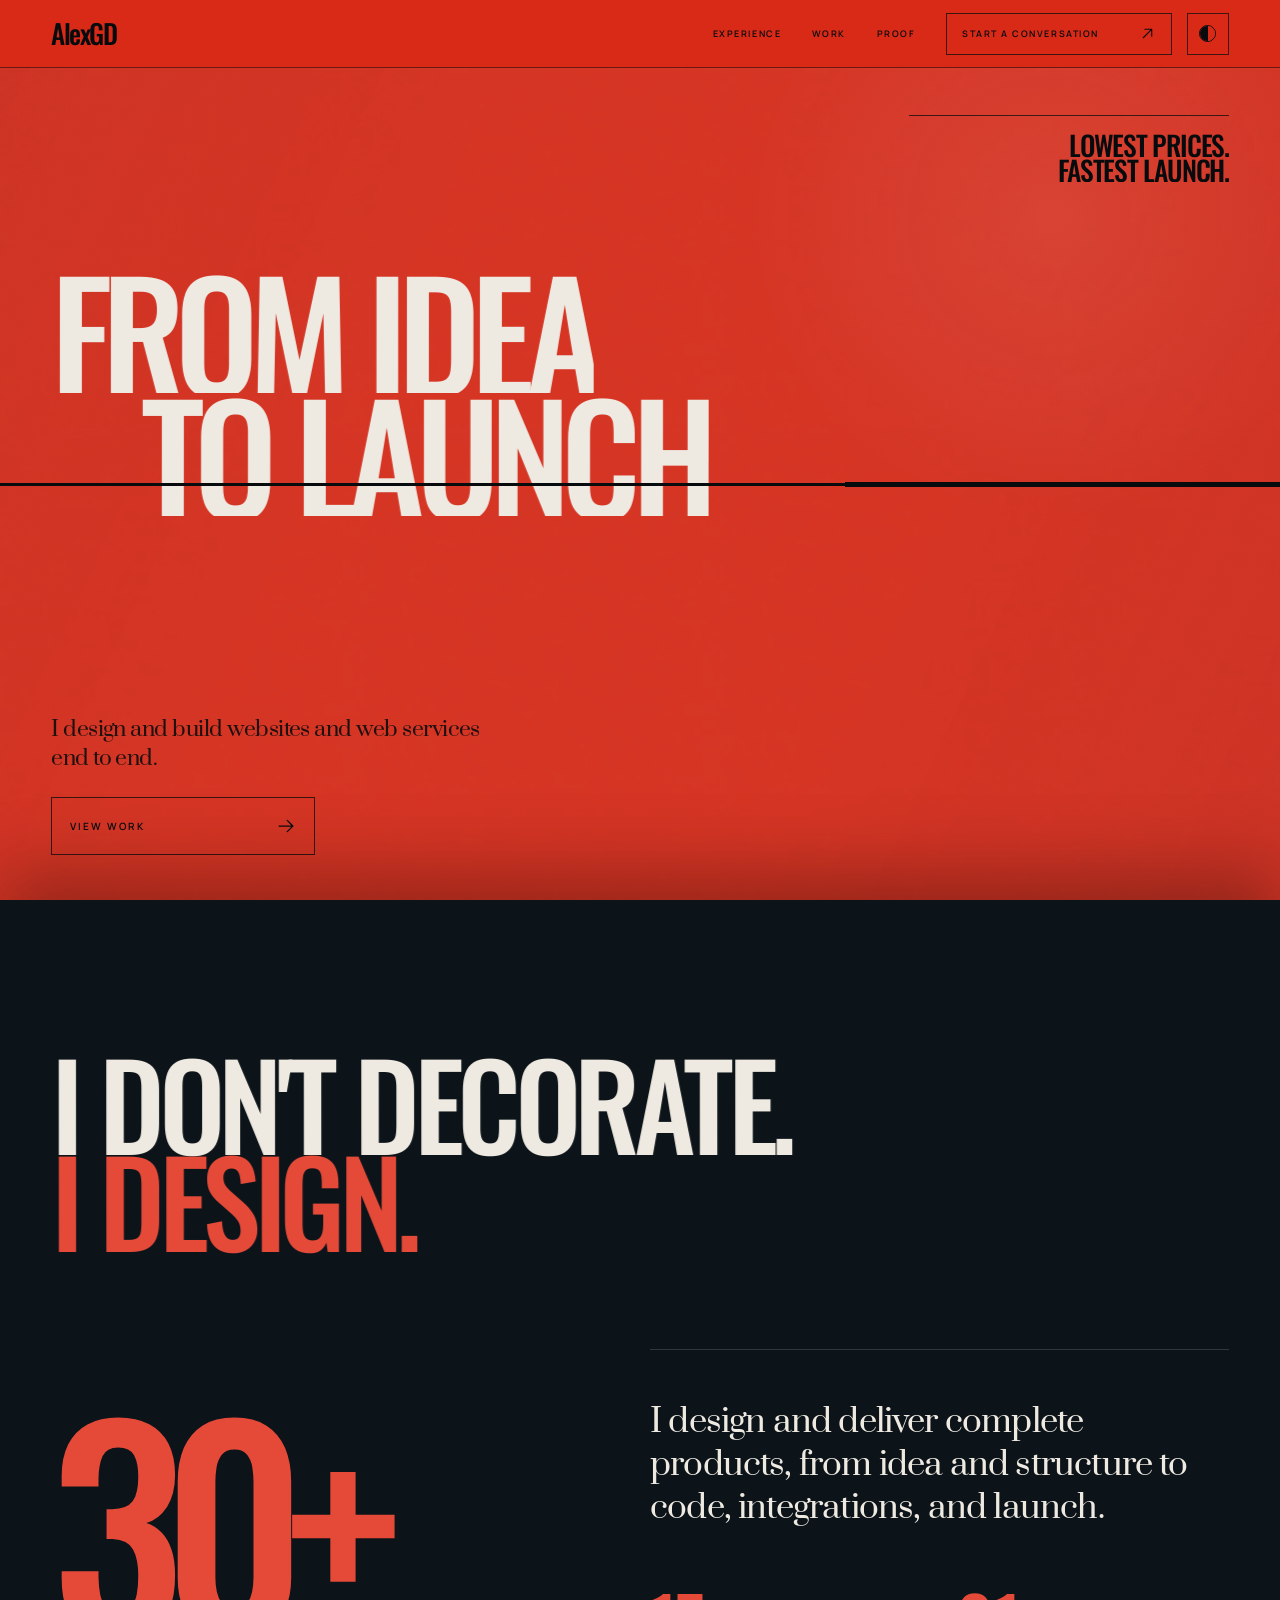
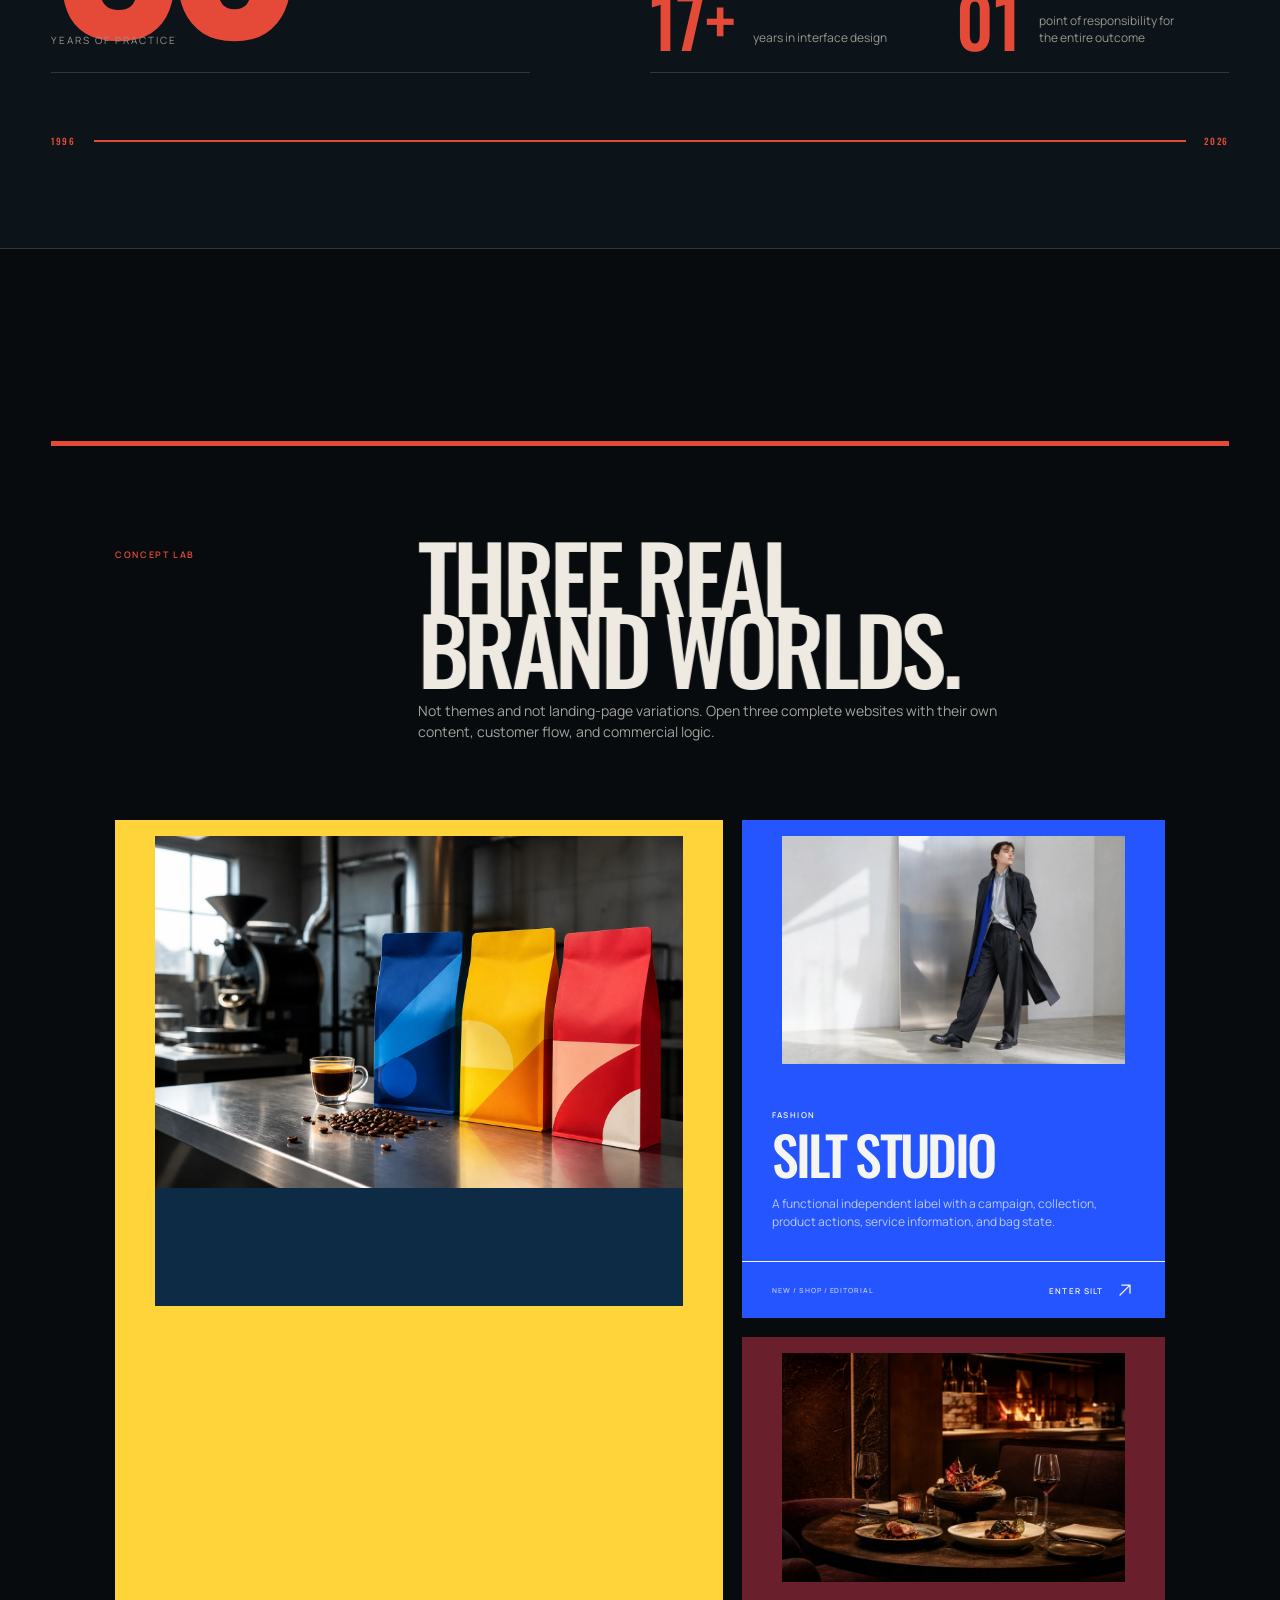
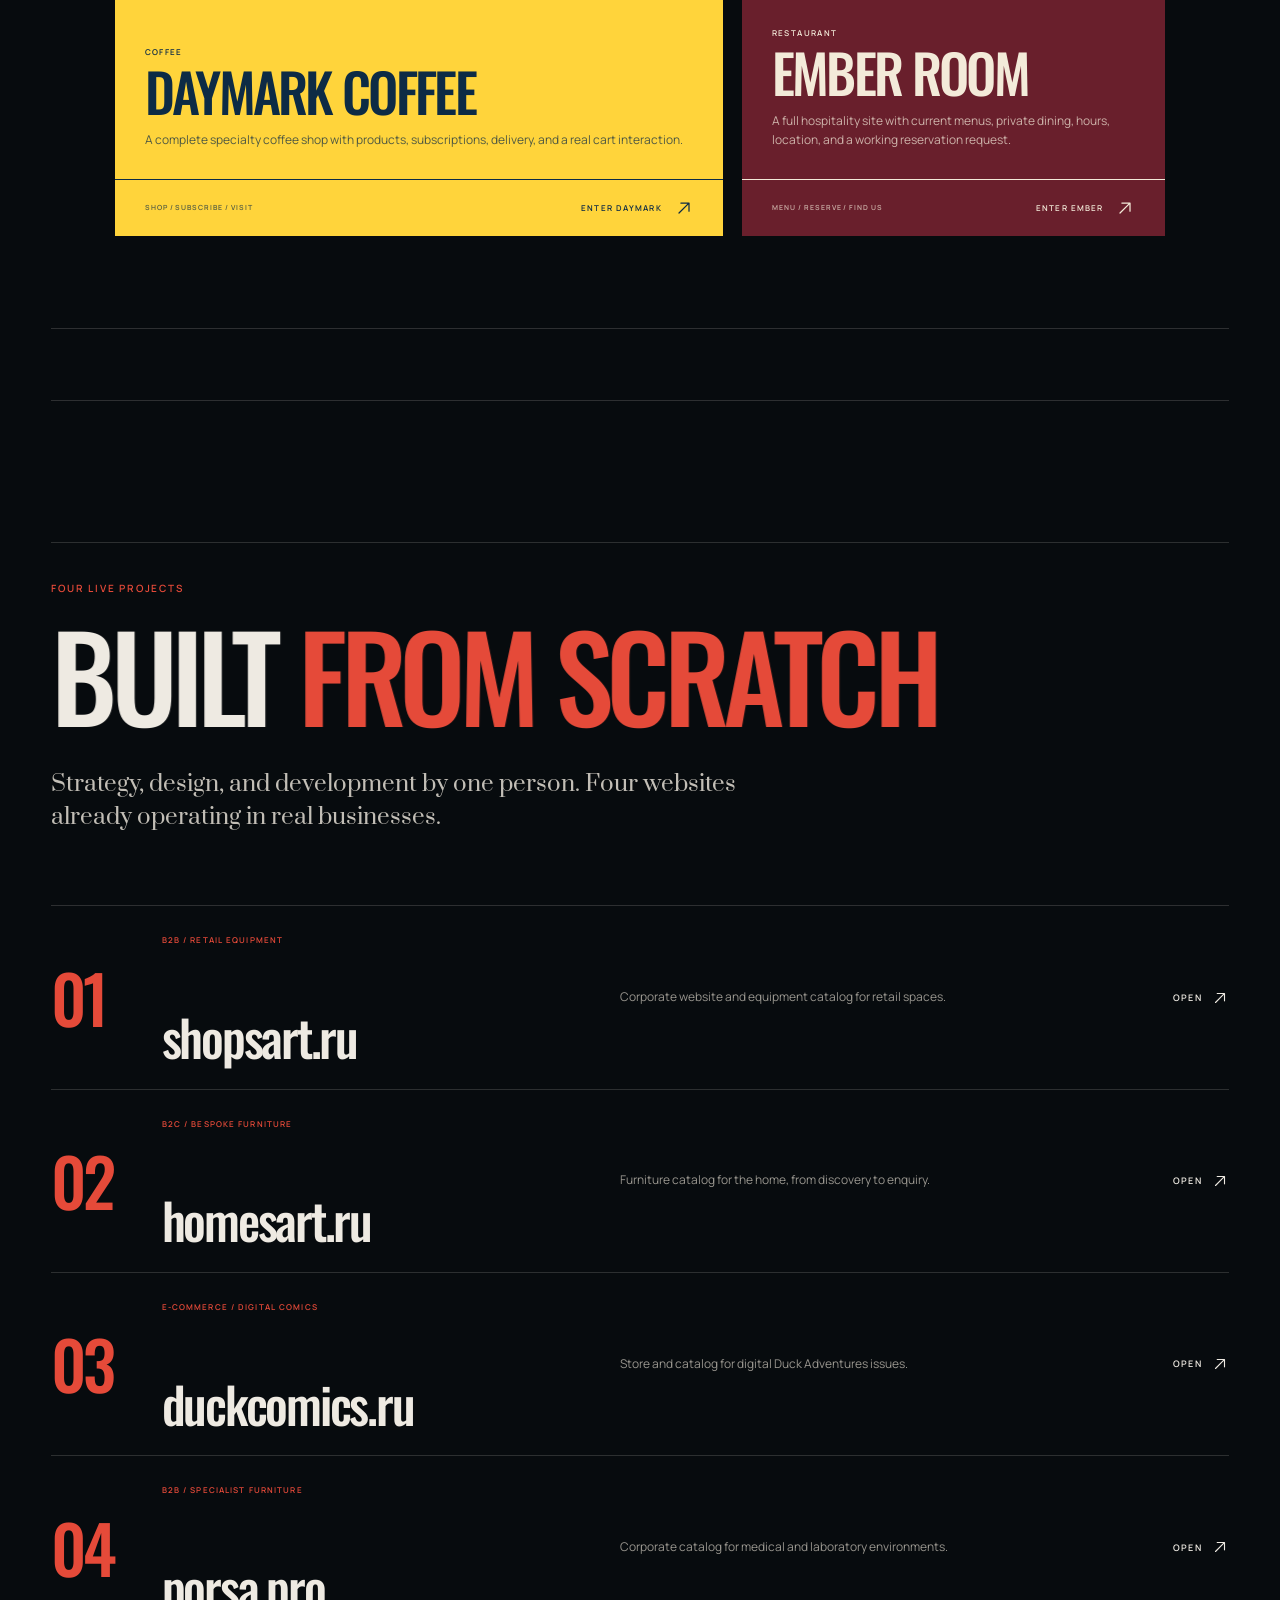
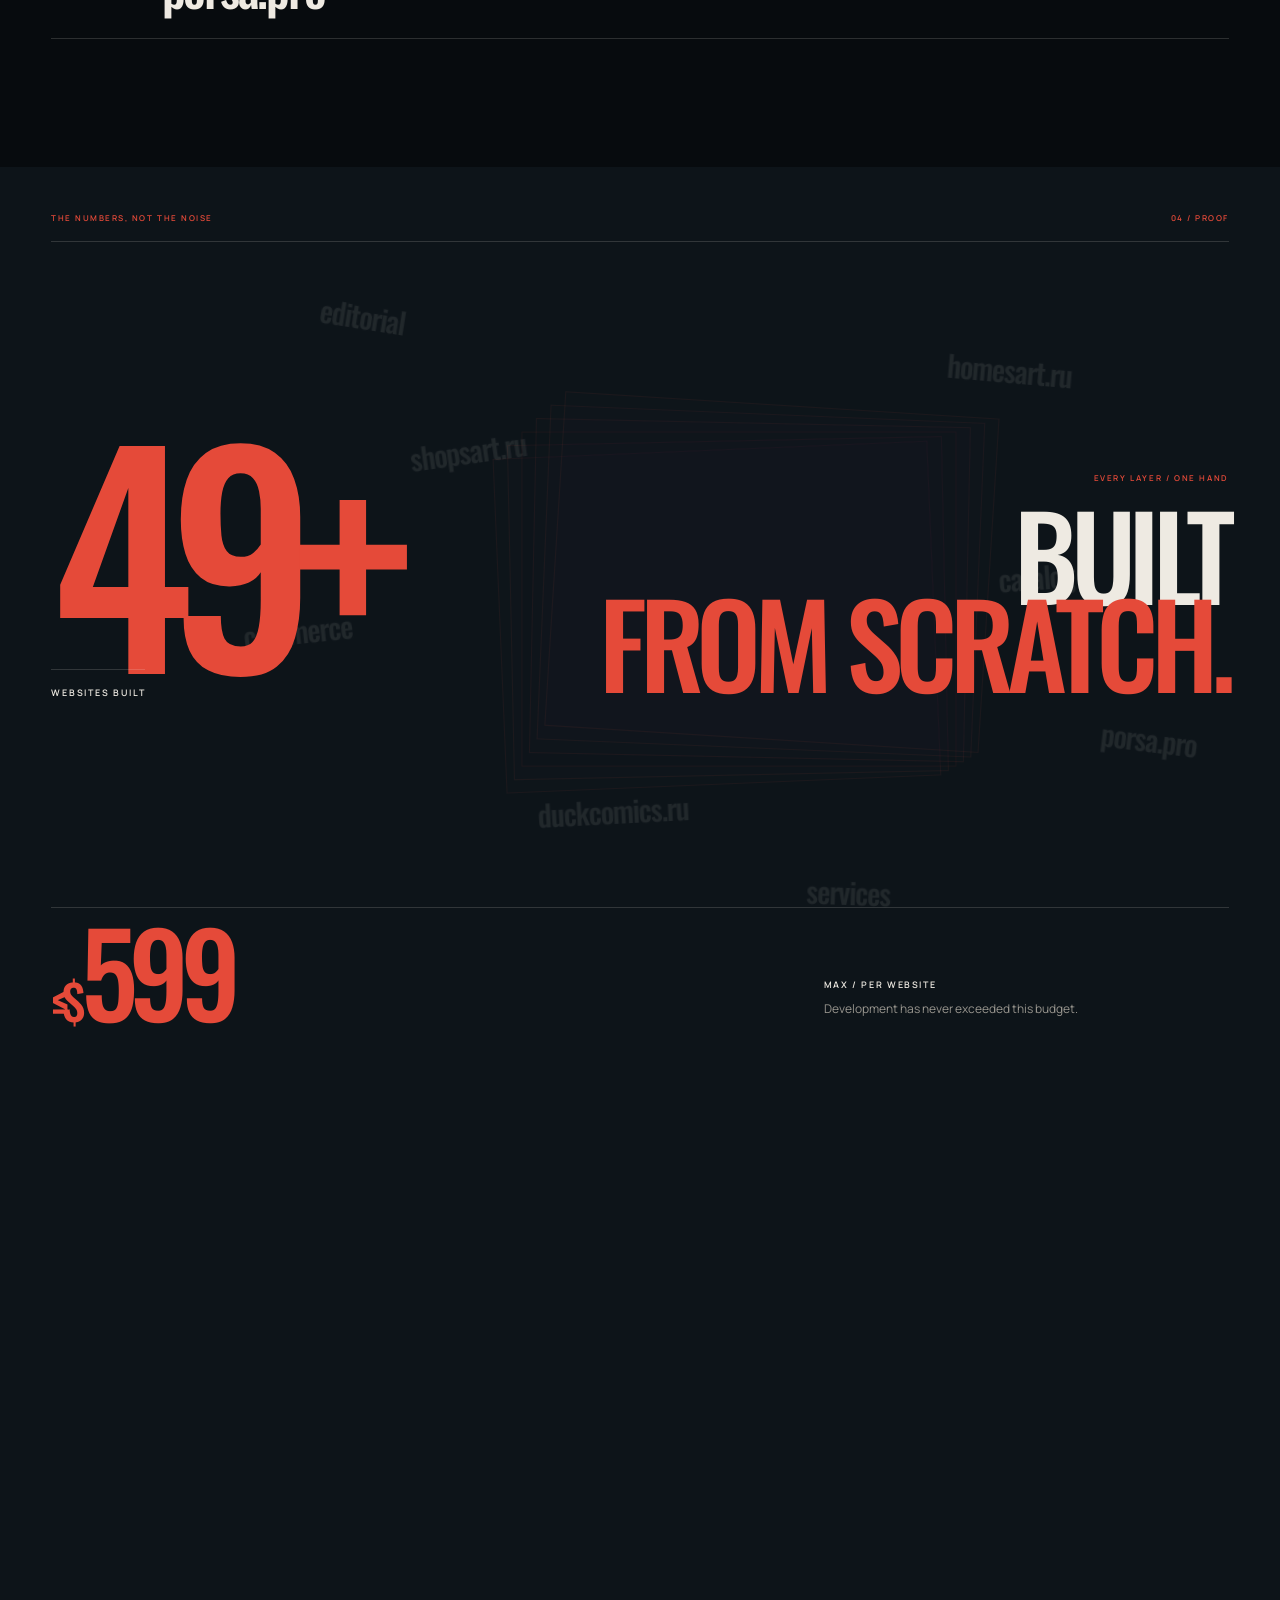
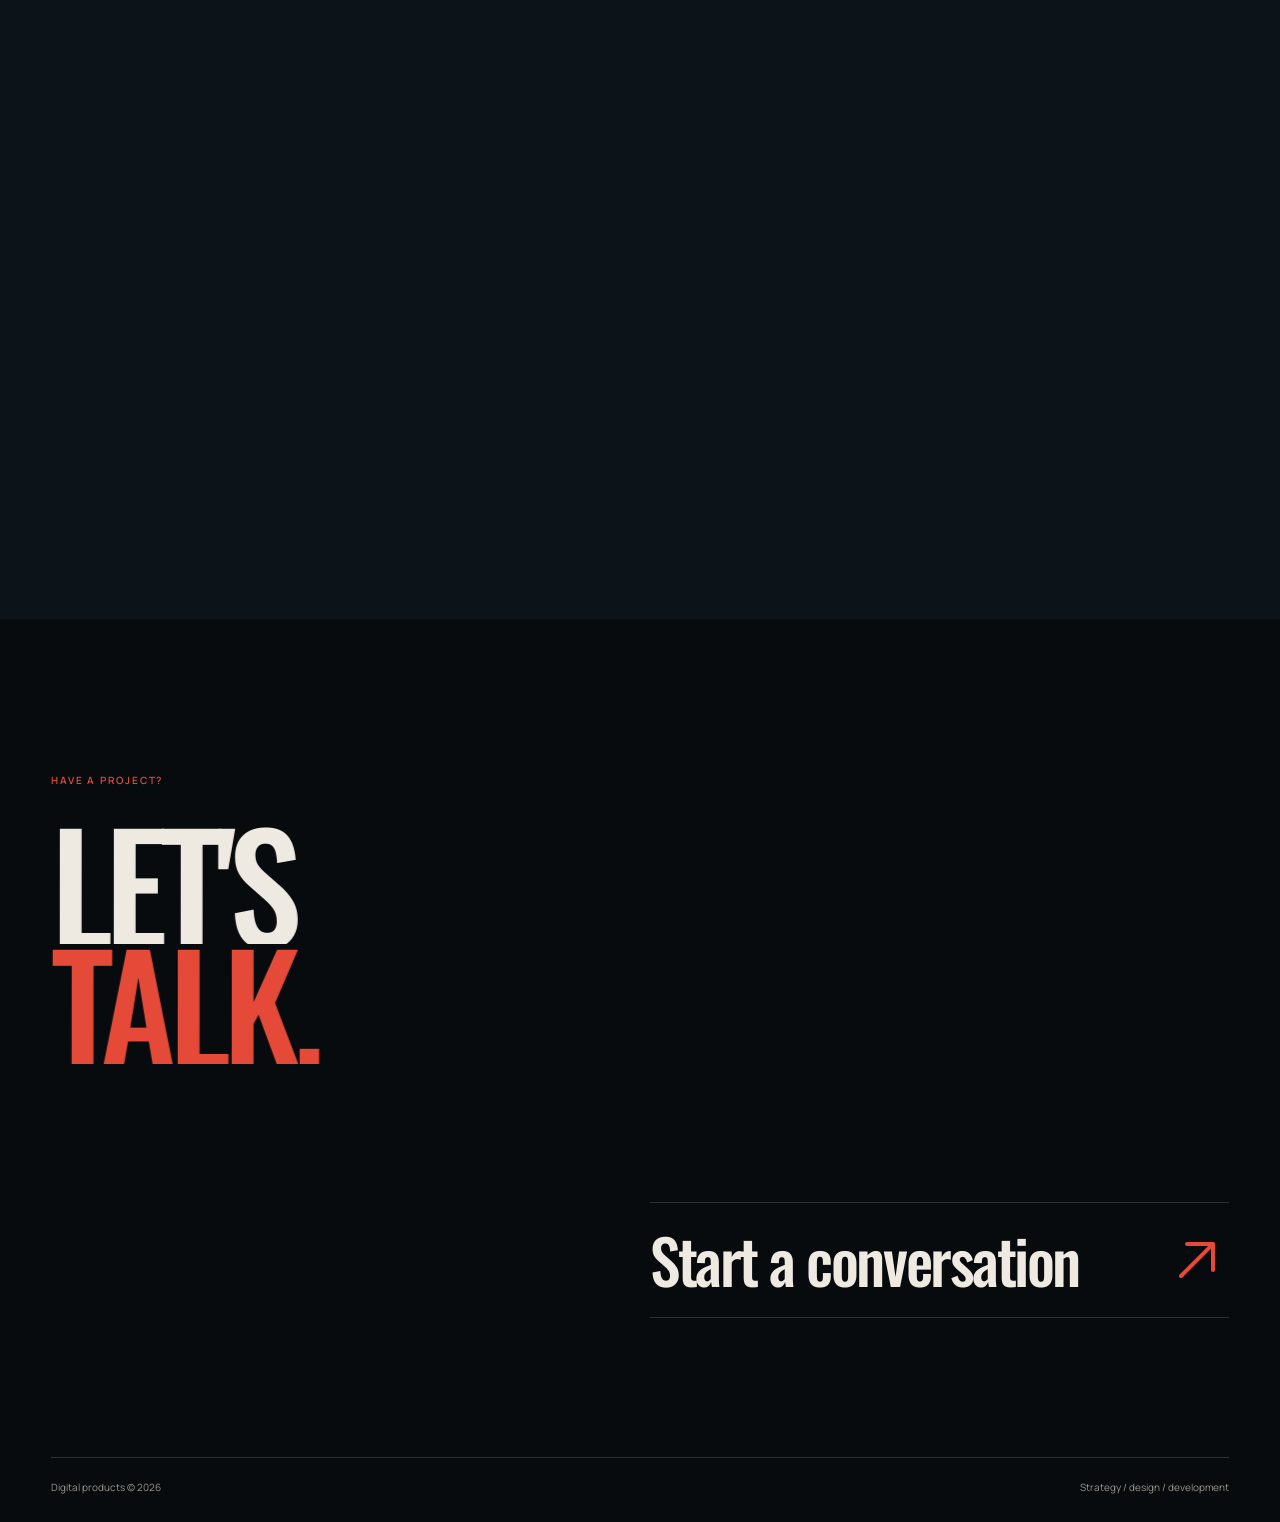
==== index.html @ b614424b "Publish real Concept Lab brand sites" ====
<!doctype html>
<html lang="en">
  <head>
    <meta charset="UTF-8" />
    <meta name="viewport" content="width=device-width, initial-scale=1.0" />
    <meta name="theme-color" content="#d92a18" />
    <script>
      try {
        if (localStorage.getItem("portfolio-palette") === "inverse") {
          document.documentElement.dataset.palette = "inverse";
        }
      } catch {}
    </script>
    <link rel="icon" href="/favicon.svg" type="image/svg+xml" />
    <link rel="preload" as="font" href="/fonts/oswald-500.ttf" type="font/ttf" crossorigin />
    <link rel="preload" as="font" href="/fonts/manrope-400.ttf" type="font/ttf" crossorigin />
    <link rel="preload" as="font" href="/fonts/prata-400.ttf" type="font/ttf" crossorigin />
    <meta name="description" content="End-to-end strategy, design, and development for websites and digital products." />
    <meta property="og:type" content="website" />
    <meta property="og:title" content="From Idea to Launch | Websites and Web Services" />
    <meta property="og:description" content="I design and build websites and web services end to end." />
    <meta property="og:image" content="https://alexden09-boop.github.io/og.png" />
    <meta property="og:image:width" content="1536" />
    <meta property="og:image:height" content="1024" />
    <meta name="twitter:card" content="summary_large_image" />
    <meta name="twitter:title" content="From Idea to Launch | Websites and Web Services" />
    <meta name="twitter:description" content="I design and build websites and web services end to end." />
    <meta name="twitter:image" content="https://alexden09-boop.github.io/og.png" />
    <title>From Idea to Launch | Websites and Web Services</title>
    <script type="module" crossorigin src="/assets/index-CwIRMgr2.js"></script>
    <link rel="stylesheet" crossorigin href="/assets/index-DtNYpZ_f.css">
  </head>
  <body>
    <div id="root"></div>
  </body>
</html>
---- assets/index-DtNYpZ_f.css ----
@font-face{font-family:Manrope;src:url(/fonts/manrope-400.ttf) format("truetype");font-weight:400;font-style:normal;font-display:swap}@font-face{font-family:Manrope;src:url(/fonts/manrope-600.ttf) format("truetype");font-weight:600;font-style:normal;font-display:swap}@font-face{font-family:Oswald;src:url(/fonts/oswald-500.ttf) format("truetype");font-weight:500;font-style:normal;font-display:swap}@font-face{font-family:Prata;src:url(/fonts/prata-400.ttf) format("truetype");font-weight:400;font-style:normal;font-display:swap}:root{color:#eeeae2;background:#070b0e;font-family:Manrope,Arial,sans-serif;font-synthesis:none;--red: #e54a39;--red-deep: #741a13;--ink: #070b0e;--ink-raised: #0d1419;--navy: #0a1822;--paper: #eeeae2;--muted: #98958e;--line: rgba(238, 234, 226, .16);--display: "Oswald", "Arial Narrow", sans-serif;--serif: "Prata", Georgia, serif;--page-pad: clamp(24px, 4vw, 72px);--ease-enter: cubic-bezier(.22, 1, .36, 1);--ease-move: cubic-bezier(.32, .72, 0, 1);--ease-cut: cubic-bezier(.16, 1, .3, 1);--ease-mount: cubic-bezier(.22, .78, .18, 1);--ease-impact: cubic-bezier(.18, .92, .2, 1.08)}*{box-sizing:border-box}html{color-scheme:dark;background:var(--ink);overflow-x:clip}body{margin:0;min-width:0;min-height:100dvh;background:var(--ink);color:var(--paper);overflow-x:clip;-webkit-font-smoothing:antialiased}button,input,textarea{font:inherit}button,a{color:inherit}button{border:0;cursor:pointer}img{display:block;max-width:100%}::selection{color:var(--paper);background:var(--red)}.section-shell{width:min(100%,1600px);margin:0 auto;padding-inline:var(--page-pad)}main{position:relative;isolation:isolate}.scroll-counter{font-variant-numeric:tabular-nums lining-nums}.scroll-route{position:absolute;z-index:42;inset:0 auto auto 0;overflow:hidden;pointer-events:none;contain:layout paint style}.scroll-route__map{position:absolute;top:0;right:0;bottom:0;left:0;overflow:visible}.scroll-route__rail,.scroll-route__progress{vector-effect:non-scaling-stroke;stroke-linecap:round;stroke-linejoin:round}.scroll-route__rail{stroke:var(--red);stroke-width:1;stroke-dasharray:2 11;opacity:.16}.scroll-route__progress{stroke:var(--red);stroke-width:3}.scroll-route.is-tracing .route-head{will-change:transform}.route-node{position:absolute;display:flex;align-items:center;gap:10px;color:var(--red);opacity:.24;transform:translate3d(-5px,-50%,0) scale(.84);transform-origin:0 50%;transition:opacity .18s var(--ease-enter),transform .26s var(--ease-move)}.route-node--right{flex-direction:row-reverse;transform:translate3d(calc(-100% + 5px),-50%,0) scale(.84);transform-origin:100% 50%}.route-node i{flex:0 0 7px;width:7px;height:7px;background:var(--ink);border:1.5px solid var(--red);border-radius:50%;box-shadow:0 0 0 4px #e54a3914}.route-node b{padding:5px 7px;color:#ff705d;background:#070b0ec7;border:1px solid rgba(229,74,57,.32);font:500 7px/1 var(--display);letter-spacing:.15em;white-space:nowrap}.route-node.is-passed{opacity:.72;transform:translate3d(0,-50%,0) scale(1)}.route-node--right.is-passed{transform:translate3d(-100%,-50%,0) scale(1)}.route-node.is-current{opacity:1}.route-node.is-current i{background:var(--red);box-shadow:0 0 0 7px #e54a3921}.route-head{position:absolute;width:24px;height:24px;transform-origin:50% 50%}.route-head__shape,.route-head>b,.route-head>em{position:absolute;display:block;left:50%;top:50%}.route-head__shape{opacity:0;transform:translate3d(-50%,-50%,0) scale(.72);transition:opacity .16s var(--ease-enter),transform .24s var(--ease-move)}.route-head__shape--trace{width:8px;height:8px;background:#ff6a55;border:1px solid #ff9b8d;border-radius:50%;box-shadow:0 0 0 5px #e54a392e;opacity:1;transform:translate3d(-50%,-50%,0) scale(1)}.route-head__shape--graph{width:12px;height:12px;background:var(--ink);border:1.5px solid var(--red);border-radius:50%}.route-head__shape--frame{width:11px;height:11px;background:transparent;border:1.5px solid #ff6a55;transform:translate3d(-50%,-50%,0) rotate(45deg) scale(.72);box-shadow:0 0 0 4px #e54a3921}.route-head__shape--data{width:13px;height:3px;background:#ff6a55;box-shadow:-7px 0 #ff6a557a,-14px 0 #ff6a5533}.route-head__shape--logic{width:8px;height:8px;background:var(--red);border:1px solid var(--paper);border-radius:50%;box-shadow:0 0 0 3px var(--ink),0 0 0 6px #e54a3966}.route-head__shape--arrow{width:15px;height:12px;background:#ff6a55;clip-path:polygon(0 0,100% 50%,0 100%,25% 50%)}.route-head>b,.route-head>em{width:22px;height:1px;background:#ff705d8f;opacity:0;transition:opacity .18s var(--ease-enter),transform .24s var(--ease-move)}.route-head>b{transform:translate3d(-50%,-50%,0)}.route-head>em{transform:translate3d(-50%,-50%,0) rotate(90deg)}.scroll-route:not([data-mode=trace]) .route-head__shape--trace{opacity:0;transform:translate3d(-50%,-50%,0) scale(.72)}.scroll-route[data-mode=graph] .route-head__shape--graph,.scroll-route[data-mode=frame] .route-head__shape--frame,.scroll-route[data-mode=data] .route-head__shape--data,.scroll-route[data-mode=logic] .route-head__shape--logic,.scroll-route[data-mode=arrow] .route-head__shape--arrow{opacity:1;transform:translate3d(-50%,-50%,0) scale(1)}.scroll-route[data-mode=frame] .route-head__shape--frame{transform:translate3d(-50%,-50%,0) rotate(45deg) scale(1)}.scroll-route[data-mode=graph] .route-head>b,.scroll-route[data-mode=graph] .route-head>em{opacity:1}.skip-link{position:fixed;z-index:300;top:10px;left:12px;padding:10px 14px;color:var(--ink);background:var(--paper);transform:translateY(-160%)}.skip-link:focus{transform:translateY(0)}#about,#projects,#process,#contact{scroll-margin-top:64px}.project-transition{position:fixed;z-index:240;top:0;right:0;bottom:0;left:0;visibility:hidden;pointer-events:none;display:grid;grid-template-columns:auto minmax(0,1fr);align-items:end;gap:clamp(28px,6vw,100px);padding:clamp(28px,6vw,96px);color:var(--paper);background:var(--red);transform:translate3d(0,101%,0);transition:transform .36s var(--ease-move),visibility 0s linear .36s}.project-transition.is-active{visibility:visible;pointer-events:auto;transform:translateZ(0);transition:transform .36s var(--ease-move),visibility 0s}.project-transition>span{font:500 clamp(8rem,21vw,22rem)/.7 var(--display);letter-spacing:-.08em;opacity:.34}.project-transition>div{min-width:0;padding-bottom:clamp(6px,1vw,14px);opacity:0;transform:translate3d(0,24px,0);transition:opacity .18s var(--ease-cut),transform .24s var(--ease-cut)}.project-transition.is-active>div{opacity:1;transform:translateZ(0);transition-delay:.11s}.project-transition small{display:block;margin-bottom:clamp(14px,2vw,28px);color:var(--ink);font-size:9px;font-weight:600;letter-spacing:.18em}.project-transition strong{display:block;font:500 clamp(4rem,10vw,10rem)/.82 var(--display);letter-spacing:-.055em;overflow-wrap:anywhere}.site-header{position:fixed;z-index:100;inset:0 0 auto;height:64px;display:grid;grid-template-columns:1fr auto;align-items:center;padding-inline:var(--page-pad);background:#070b0ef0;border-bottom:1px solid var(--line)}.site-mark{justify-self:start;display:flex;align-items:baseline;gap:12px;padding:10px 0;background:transparent}.site-mark strong{font:500 24px/1 var(--display);letter-spacing:-.04em}.site-mark span{color:var(--muted);font-size:9px;letter-spacing:.18em}.site-header nav{display:flex;align-items:center;gap:clamp(22px,3vw,46px)}.site-header nav button{position:relative;display:inline-flex;align-items:center;gap:8px;padding:13px 0 11px;background:transparent;font-size:10px;font-weight:600;letter-spacing:.14em}.site-header nav button span{color:var(--red);font-size:8px}.site-header nav button:after{content:"";position:absolute;inset:auto 0 6px;height:1px;background:var(--red);transform:scaleX(0);transform-origin:0 50%;transition:transform .16s var(--ease-enter)}.menu-button{display:none;width:44px;height:44px;place-items:center;background:transparent;border:1px solid var(--line)}.hero-cover{position:relative;min-height:100dvh;padding-top:64px;display:grid;grid-template-columns:53% 47%;overflow:hidden;isolation:isolate;background:var(--ink)}.hero-cover:after{content:"";position:absolute;z-index:20;top:64px;right:0;bottom:0;left:0;pointer-events:none;opacity:.045;background:url(/assets/editorial-grain.webp) 0 0 / 360px 360px}.hero-opening{display:none}.hero-poster,.hero-case{position:relative;min-height:calc(100dvh - 64px);overflow:hidden}.hero-poster{isolation:isolate;display:grid;grid-template-rows:1fr;background:var(--red-deep)}.hero-poster__field{position:absolute;z-index:0;top:0;right:0;bottom:0;left:0;overflow:hidden;pointer-events:none;background:linear-gradient(90deg,rgba(238,234,226,.055) 1px,transparent 1px) 0 0 / 12.5% 100%,linear-gradient(rgba(238,234,226,.045) 1px,transparent 1px) 0 0 / 100% 12.5%,linear-gradient(126deg,transparent 0 53%,rgba(7,11,14,.12) 53.1% 69%,transparent 69.1%),radial-gradient(circle at 78% 38%,rgba(238,234,226,.08),transparent 34%),linear-gradient(135deg,#6d1711,#a32c20 48%,#741a13);transform-origin:70% 46%}.hero-poster__field:before{content:"";position:absolute;top:13%;right:-18%;width:min(64vw,720px);aspect-ratio:1;border:1px solid rgba(238,234,226,.2);border-radius:50%;box-shadow:0 0 0 clamp(34px,4vw,70px) #eeeae209,0 0 0 clamp(82px,9vw,150px) #070b0e0e}.hero-poster__field:after{content:"";position:absolute;left:7%;right:7%;bottom:8%;height:1px;background:#eeeae257;box-shadow:0 -7px #eeeae20f}.hero-field__orbit{position:absolute;top:28%;right:15%;width:clamp(92px,14vw,210px);aspect-ratio:1;border:1px solid rgba(238,234,226,.26);border-radius:50%}.hero-field__orbit:before,.hero-field__orbit:after{content:"";position:absolute;left:50%;top:50%;background:#eeeae257;transform:translate3d(-50%,-50%,0)}.hero-field__orbit:before{width:calc(100% + 42px);height:1px}.hero-field__orbit:after{width:1px;height:calc(100% + 42px)}.hero-field__axis{position:absolute;top:-8%;right:31%;width:1px;height:116%;background:#eeeae229;transform:rotate(24deg);transform-origin:50% 50%}.hero-field__axis:after{content:"";position:absolute;top:19%;left:-4px;width:9px;height:9px;background:var(--paper);border-radius:50%;box-shadow:0 0 0 6px #eeeae214}.hero-field__code{position:absolute;top:8%;right:4%;color:#eeeae294;font:500 7px/1 var(--display);letter-spacing:.24em;writing-mode:vertical-rl}.hero-poster__content{position:relative;z-index:3;grid-row:1;align-self:center;width:100%;padding:clamp(28px,5vh,58px) clamp(24px,3vw,48px) clamp(30px,5vh,58px) var(--page-pad)}.hero-kicker{margin:0 0 clamp(12px,1.8vh,20px);font-size:10px;font-weight:600;letter-spacing:.18em}.hero-trace{display:block;width:min(190px,42%);height:2px;margin-bottom:clamp(18px,2.5vh,27px);background:var(--paper);transform-origin:0 50%}.hero-poster h1{margin:0;font:500 clamp(4.25rem,min(8.2vw,12.5vh),7.8rem)/.84 var(--display);letter-spacing:-.052em;text-transform:uppercase}.hero-title-line{display:block;overflow:hidden}.hero-title-line>span{display:block;white-space:nowrap}.hero-lead{max-width:480px;margin:clamp(24px,3.4vh,38px) 0 0;font:clamp(1.15rem,1.65vw,1.7rem)/1.34 var(--serif);letter-spacing:-.02em}.hero-actions{display:flex;align-items:center;gap:24px;margin-top:clamp(24px,3.6vh,40px)}.primary-action,.secondary-action{min-height:50px;white-space:nowrap;transition:transform .14s var(--ease-impact)}.primary-action{position:relative;isolation:isolate;min-width:196px;display:inline-flex;align-items:center;justify-content:space-between;gap:24px;padding:0 16px;overflow:hidden;color:var(--paper);background:#480f0a47;border:1px solid rgba(238,234,226,.72);font-size:11px;transition:color .18s var(--ease-enter),border-color .18s var(--ease-enter),transform .14s var(--ease-impact)}.primary-action:before{content:"";position:absolute;z-index:-1;top:0;right:0;bottom:0;left:0;background:var(--paper);transform:translate3d(0,102%,0);transition:transform .24s var(--ease-move)}.action-label{position:relative;z-index:1}.action-arrow{position:relative;z-index:1;width:21px;height:21px;overflow:hidden}.action-arrow>span{display:flex;width:42px;transform:translateZ(0);transition:transform .23s var(--ease-move)}.action-arrow svg{flex:0 0 21px}.secondary-action{position:relative;display:inline-flex;align-items:center;gap:9px;padding:0;background:transparent;border-bottom:1px solid rgba(238,234,226,.28);font-size:11px}.secondary-action:after{content:"";position:absolute;inset:auto 0 -1px;height:1px;background:var(--paper);transform:scaleX(.22);transform-origin:0 50%;transition:transform .24s var(--ease-move)}.secondary-action svg{opacity:.72;transform:translate3d(-4px,0,0);transition:opacity .18s var(--ease-enter),transform .23s var(--ease-move)}.primary-action:active:not(:focus-visible),.secondary-action:active:not(:focus-visible){transform:scale(.98);transition-duration:.14s}.hero-case{height:calc(100dvh - 64px);display:grid;grid-template-rows:minmax(0,20%) minmax(0,27%) minmax(0,53%);background:var(--navy);perspective:1600px}.hero-film{position:relative;z-index:1;grid-row:1;align-self:stretch;min-height:0;margin:0 4% 0 9%;display:grid;grid-template-columns:repeat(3,1fr);gap:8px;padding:11px 10px;background:#11171b;border-block:9px solid #11171b;transform:rotate(.8deg)}.hero-film span{position:relative;overflow:hidden;background:linear-gradient(90deg,transparent 49.5%,rgba(238,234,226,.16) 49.5% 50.5%,transparent 50.5%),linear-gradient(transparent 49.5%,rgba(238,234,226,.12) 49.5% 50.5%,transparent 50.5%),linear-gradient(135deg,#1b2730,#0b1116);border:1px solid rgba(238,234,226,.13)}.hero-film span:before{content:attr(data-frame);position:absolute;z-index:2;left:9px;bottom:8px;color:#eeeae29e;font:500 7px/1 var(--display);letter-spacing:.18em}.hero-film span:after{content:"";position:absolute;top:18%;right:12%;width:44%;height:52%;border:1px solid rgba(229,74,57,.62);transform:skew(-12deg)}.hero-film span:nth-child(2){background-position:18px 0,0 12px,0 0}.hero-film span:nth-child(2):after{inset:22% 21% auto auto;width:34%;height:34%;border-radius:50%;transform:none;box-shadow:0 0 0 12px #e54a3914}.hero-film span:nth-child(3){background-position:-12px 0,0 -9px,0 0}.hero-film span:nth-child(3):after{top:16%;right:15%;width:12%;height:62%;border-width:0 1px;transform:rotate(28deg)}.hero-case__heading{position:relative;z-index:3;grid-row:2;align-self:center;min-height:0;margin:0 6% 0 8%;display:grid;grid-template-columns:.78fr 1.22fr;align-items:center;gap:clamp(16px,1.8vw,24px)}.hero-case__heading strong{color:var(--red);font:500 clamp(7rem,min(14vw,24vh),14rem)/.82 var(--display);letter-spacing:-.07em}.hero-case__copy{min-width:0;align-self:center}.hero-case__heading h2{margin:0;font:clamp(1.9rem,min(3.65vw,6vh),4.1rem)/1.01 var(--serif);letter-spacing:-.035em}.hero-case__meta{max-width:100%;margin:clamp(8px,1.4vh,14px) 0 0;color:var(--red);font-size:8px;font-weight:600;line-height:1.35;letter-spacing:.08em}.hero-dashboard{position:relative;z-index:3;grid-row:3;align-self:stretch;min-height:0;margin:0 5% 4.5% 9%;padding:2.8%;overflow:hidden;background:#0d2438f0;border:1px solid rgba(238,234,226,.13)}.hero-dashboard img{width:100%;height:100%;object-fit:contain;object-position:center;transition:transform .15s var(--ease-enter)}.hero-film-code{position:absolute;z-index:5;inset:2% 1.5% 2% auto;display:flex;flex-direction:column;align-items:center;justify-content:space-between;color:var(--muted);font:8px/1 var(--display);letter-spacing:.18em}.hero-film-code span{writing-mode:vertical-rl}.hero-person{position:absolute;z-index:7;inset:64px auto 0 30%;width:31%;pointer-events:none;overflow:hidden}.hero-person img{position:absolute;left:50%;bottom:-34%;height:112%;width:auto;max-width:none;transform:translate(-50%)}.hero-seam{position:absolute;z-index:8;top:58px;bottom:-2%;left:50.4%;width:clamp(54px,6vw,96px);height:calc(100% - 50px);object-fit:cover;opacity:.46;pointer-events:none}.hero-cover--without-portrait .hero-poster__content{width:100%}.experience{position:relative;padding:clamp(110px,12vw,185px) 0 clamp(82px,8vw,126px);background:var(--ink-raised);border-bottom:1px solid var(--line);overflow:hidden}.experience__heading h2,.proof__heading h2,.footer-title h2{margin:0;font:500 clamp(4.5rem,9.2vw,9.3rem)/.82 var(--display);letter-spacing:-.055em}.experience__heading h2 span,.proof__heading h2 span,.footer-line--accent{color:var(--red)}.experience__body{display:grid;grid-template-columns:repeat(12,1fr);gap:20px;align-items:end;margin-top:clamp(65px,8vw,120px)}.experience__number{grid-column:1 / span 5;display:grid;align-content:end;min-height:300px;border-bottom:1px solid var(--line)}.experience__number strong{color:var(--red);font:500 clamp(10rem,21vw,21rem)/.7 var(--display);letter-spacing:-.08em}.experience__number span{padding:22px 0 25px;color:var(--muted);font-size:10px;letter-spacing:.2em}.experience__story{grid-column:7 / span 6;align-self:stretch;display:flex;flex-direction:column;justify-content:space-between;border-top:1px solid var(--line);border-bottom:1px solid var(--line);padding:clamp(30px,4vw,62px) 0 25px}.experience__story>p{max-width:650px;margin:0;font:clamp(1.55rem,2.55vw,2.8rem)/1.32 var(--serif);letter-spacing:-.025em}.experience__facts{display:grid;grid-template-columns:repeat(2,minmax(0,1fr));gap:34px;margin-top:60px}.experience__facts article{display:grid;grid-template-columns:auto 1fr;align-items:end;gap:18px}.experience__facts strong{color:var(--red);font:500 clamp(3.6rem,5.5vw,6rem)/.8 var(--display)}.experience__facts span{max-width:150px;color:var(--muted);font-size:12px;line-height:1.45}.experience__axis{display:grid;grid-template-columns:auto minmax(0,1fr) auto;align-items:center;gap:18px;margin:clamp(45px,5vw,76px) 0 0;color:var(--red);font:500 9px/1 var(--display);letter-spacing:.18em}.experience__axis i{display:block;height:2px;background:var(--red);transform-origin:0 50%}.work-archive{padding:clamp(100px,10vw,155px) 0;background:var(--ink);overflow:hidden}.concept-entry{border-top:1px solid var(--line)}.concept-entry__heading{display:grid;grid-template-columns:minmax(160px,.55fr) minmax(0,1.45fr);align-items:end;gap:18px clamp(28px,5vw,90px);padding-top:clamp(25px,2.7vw,42px)}.concept-entry__heading>p{align-self:start;margin:8px 0 0;color:var(--red);font-size:9px;font-weight:600;letter-spacing:.18em}.concept-entry__heading h2{margin:0;font:500 clamp(3rem,5vw,5.4rem)/.86 var(--display);letter-spacing:-.05em}.concept-entry__heading>span{grid-column:2;max-width:560px;color:var(--muted);font-size:13px;line-height:1.55}.concept-entry__choices{display:grid;grid-template-columns:1.12fr .86fr 1.02fr;margin-top:clamp(34px,4vw,58px);border-block:1px solid var(--line)}.concept-entry__choices button{position:relative;isolation:isolate;min-width:0;min-height:clamp(118px,10vw,158px);display:grid;grid-template-columns:auto minmax(0,1fr) auto;align-items:center;gap:clamp(14px,2vw,30px);padding:20px clamp(16px,2vw,30px);color:var(--paper);background:transparent;border-right:1px solid var(--line);overflow:hidden;text-align:left}.concept-entry__choices button:last-child{border-right:0}.concept-entry__choices button:before{content:"";position:absolute;z-index:-1;top:0;right:0;bottom:0;left:0;background:var(--red);transform:translate3d(0,101%,0);transition:transform .24s var(--ease-move)}.concept-entry__choices button>span{color:var(--red);font:500 12px/1 var(--display);letter-spacing:.08em;transition:color .16s var(--ease-enter)}.concept-entry__choices strong{min-width:0;font:500 clamp(2rem,3.2vw,3.4rem)/.92 var(--display);letter-spacing:-.04em}.concept-entry__choices svg{color:var(--red);transition:color .16s var(--ease-enter),transform .18s var(--ease-move)}.concept-entry__choices button:active:not(:focus-visible){transform:scale(.985)}.discipline-line{margin-top:clamp(20px,2.2vw,34px);padding-block:clamp(18px,2vw,28px);border-block:1px solid var(--line);overflow:hidden}.discipline-line__track{display:flex;align-items:center;justify-content:space-between;gap:clamp(22px,3vw,52px);min-width:max-content}.discipline-line span{display:inline-flex;align-items:center;gap:clamp(22px,3vw,52px);color:var(--paper);font:500 clamp(.86rem,1.3vw,1.2rem)/1 var(--display);letter-spacing:.05em;white-space:nowrap}.discipline-line svg{width:20px;height:20px;color:var(--red)}.live-heading{margin-top:clamp(105px,11vw,170px);padding-top:clamp(30px,3vw,46px);border-top:1px solid var(--line)}.live-heading>p:first-child{margin:0 0 31px;color:var(--red);font-size:10px;font-weight:600;letter-spacing:.18em}.live-heading h2{margin:0;font:500 clamp(4.5rem,9.2vw,9.3rem)/.82 var(--display);letter-spacing:-.055em}.live-heading h2 span{color:var(--red)}.live-heading__lead{max-width:630px;margin:clamp(30px,3.5vw,52px) 0 0;color:#c2beb6;font:clamp(1.15rem,1.75vw,1.55rem)/1.5 var(--serif)}.live-sites{position:relative;display:grid;grid-template-columns:repeat(2,minmax(0,1fr));margin-top:clamp(58px,6vw,92px);border-top:1px solid var(--line);border-left:1px solid var(--line)}.project-data-bus{position:absolute;z-index:5;top:-35px;right:0;left:0;height:26px;display:grid;grid-template-columns:auto repeat(4,minmax(30px,1fr)) auto;align-items:center;gap:10px;color:var(--red);font:500 7px/1 var(--display);letter-spacing:.14em;pointer-events:none}.project-data-bus:before{content:"";position:absolute;z-index:-1;right:78px;left:74px;top:50%;height:1px;background:#e54a3957;transform:scaleX(0);transform-origin:0 50%}.project-data-bus i{justify-self:center;width:7px;height:7px;background:var(--ink);border:1px solid var(--red);border-radius:50%;opacity:.28;transform:scale(.7)}.project-data-bus span,.project-data-bus b{padding:4px 6px;background:var(--ink);font-weight:500;white-space:nowrap}.live-site{min-width:0}.live-site a{position:relative;min-height:clamp(240px,21vw,330px);display:grid;grid-template-columns:auto minmax(0,1fr);grid-template-rows:auto 1fr auto;gap:22px 26px;padding:clamp(24px,2.5vw,38px);border-right:1px solid var(--line);border-bottom:1px solid var(--line);overflow:hidden;text-decoration:none;transform-style:preserve-3d;backface-visibility:hidden}.live-site a:before{content:"";position:absolute;top:0;right:0;bottom:0;left:0;z-index:0;background:var(--red);transform:translate3d(0,102%,0);transition:transform .24s var(--ease-move)}.live-site a>*{position:relative;z-index:1}.live-site__index{color:var(--red);font:500 clamp(3.8rem,5vw,5.6rem)/.8 var(--display);letter-spacing:-.06em;transition:color .15s var(--ease-enter),transform .15s var(--ease-enter)}.live-site__copy{grid-column:2;grid-row:1 / span 2;align-self:end;min-width:0}.live-site__copy p{margin:0 0 16px;color:var(--red);font-size:8px;font-weight:600;line-height:1.4;letter-spacing:.14em;transition:color .22s var(--ease-enter)}.live-site__copy h3{margin:0;font:500 clamp(2.35rem,4vw,4.4rem)/.95 var(--display);letter-spacing:-.045em;overflow-wrap:anywhere}.live-site__copy span{display:block;max-width:410px;margin-top:19px;color:var(--muted);font-size:12px;line-height:1.55;transition:color .22s var(--ease-enter)}.live-site a>.live-site__echo{position:absolute;z-index:0;right:-.04em;bottom:-.2em;max-width:none;color:var(--paper);font:500 clamp(5.8rem,9vw,10rem)/.72 var(--display);letter-spacing:-.065em;white-space:nowrap;opacity:0;pointer-events:none;transform:translate3d(11%,18%,0);transition:opacity .18s var(--ease-enter),transform .28s var(--ease-move)}.live-site__action{grid-column:2;align-self:end;display:inline-flex;align-items:center;gap:9px;font-size:9px;font-weight:600;letter-spacing:.14em}.live-site__action svg{transition:transform .15s var(--ease-enter)}.proof{padding:clamp(110px,12vw,185px) 0;background:var(--ink-raised);overflow:hidden}.proof__heading>p{margin:0 0 31px;color:var(--red);font-size:10px;font-weight:600;letter-spacing:.18em}.proof__stats{display:grid;grid-template-columns:repeat(2,minmax(0,1fr));margin-top:clamp(78px,8vw,120px);border-top:1px solid var(--line);border-left:1px solid var(--line)}.proof-stat{position:relative;isolation:isolate;min-height:clamp(390px,38vw,560px);display:flex;flex-direction:column;justify-content:space-between;gap:50px;padding:clamp(28px,3vw,46px);border-right:1px solid var(--line);border-bottom:1px solid var(--line);overflow:hidden}.proof-stat:before{content:"";position:absolute;z-index:-1;top:0;right:0;bottom:0;left:0;background:var(--red);transform:translate3d(0,101%,0);transition:transform .36s var(--ease-move)}.proof-stat:after{content:"";position:absolute;top:0;right:0;width:34%;height:2px;background:var(--red);transform:scaleX(0);transform-origin:100% 50%;transition:transform .36s var(--ease-cut)}.proof-stat__value{min-width:0;display:flex;align-items:baseline;color:var(--red);font:500 clamp(7rem,13vw,13.5rem)/.72 var(--display);letter-spacing:-.075em;white-space:nowrap;transition:color .24s var(--ease-enter),transform .28s var(--ease-move)}.proof-stat__value>span{margin-right:.02em;font-size:.42em;letter-spacing:-.02em}.proof-stat__value>span:first-child{margin-right:.1em}.proof-stat__copy{display:grid;grid-template-columns:minmax(0,1fr) minmax(170px,.7fr);align-items:end;gap:24px;border-top:1px solid var(--line);padding-top:25px}.proof-stat__copy h3{max-width:360px;margin:0;font:500 clamp(1.8rem,3vw,3.4rem)/.92 var(--display);letter-spacing:-.035em}.proof-stat__copy p{max-width:260px;margin:0;color:var(--muted);font-size:12px;line-height:1.55}footer{min-height:100dvh;padding:clamp(110px,12vw,180px) 0 28px;background:var(--ink)}.footer-shell{min-height:calc(100dvh - clamp(138px,14vw,208px));display:grid;grid-template-columns:repeat(12,1fr);grid-template-rows:auto 1fr auto;gap:20px}.footer-title{grid-column:1 / span 12}.footer-title>p{margin:0 0 35px;color:var(--red);font-size:10px;font-weight:600;letter-spacing:.18em}.footer-title h2{font-size:clamp(5.4rem,11.5vw,11.8rem)}.footer-line{display:block;overflow:hidden}.footer-line__inner{display:block}.footer-action{grid-column:7 / span 6;align-self:center}.footer-action button{width:100%;display:grid;grid-template-columns:minmax(0,1fr) auto;align-items:center;gap:18px;padding:26px 0;color:var(--paper);background:transparent;border-block:1px solid var(--line);text-align:left;transition:transform .14s var(--ease-impact)}.footer-action button>span:first-child{min-width:0;font:500 clamp(2.4rem,4.8vw,5.2rem)/1 var(--display);letter-spacing:-.04em}.footer-arrow{width:clamp(36px,5vw,68px);aspect-ratio:1;overflow:hidden}.footer-arrow>span{display:flex;width:200%;height:100%;transform:translateZ(0);transition:transform .26s var(--ease-move)}.footer-arrow svg{flex:0 0 50%;width:50%;height:100%;color:var(--red)}.footer-action button:active:not(:focus-visible){transform:scale(.992);transition:transform .14s var(--ease-impact)}.footer-meta{grid-column:1 / span 12;align-self:end;display:flex;justify-content:space-between;padding-top:22px;color:var(--muted);border-top:1px solid var(--line);font-size:10px}.contact-backdrop{position:fixed;z-index:150;top:0;right:0;bottom:0;left:0;visibility:hidden;opacity:0;pointer-events:none;background:#000000b8;transition:opacity .12s var(--ease-enter),visibility 0s linear .12s}.contact-backdrop.is-open{visibility:visible;opacity:1;pointer-events:auto;transition:opacity .16s var(--ease-enter),visibility 0s}.contact-panel{position:fixed;z-index:160;inset:0 0 0 auto;width:min(640px,100%);padding:34px clamp(24px,5vw,60px);color:var(--paper);background:var(--ink-raised);border-left:1px solid var(--line);overflow-y:auto;overscroll-behavior:contain;visibility:hidden;pointer-events:none;transform:translate(100%);transition:transform .22s var(--ease-move),visibility 0s linear .22s}.contact-panel.is-open{visibility:visible;pointer-events:auto;transform:translate(0);transition:transform .28s var(--ease-move),visibility 0s}.contact-backdrop.is-instant-open,.contact-panel.is-instant-open,.contact-backdrop.is-instant-close,.contact-panel.is-instant-close{transition:none}.contact-panel .icon-button{float:right;width:44px;height:44px;display:grid;place-items:center;color:var(--paper);background:transparent;border:1px solid var(--line)}.contact-panel__meta{padding-top:72px;color:var(--red);font-size:10px;font-weight:600;letter-spacing:.18em}.contact-panel h2{margin:34px 0 60px;font:500 clamp(4rem,8vw,7rem)/.82 var(--display);letter-spacing:-.055em}.contact-panel form{display:grid;gap:29px}.contact-panel label{display:grid;gap:10px;color:#c6c2ba;font-size:11px;letter-spacing:.08em;text-transform:uppercase}.contact-panel input,.contact-panel textarea{width:100%;padding:12px 0;color:var(--paper);background:transparent;border:0;border-bottom:1px solid rgba(238,234,226,.42);border-radius:0;outline:0;font-size:18px;resize:vertical}.contact-panel input::placeholder,.contact-panel textarea::placeholder{color:#8f8b84}.contact-panel input:focus,.contact-panel textarea:focus{border-color:var(--red)}.contact-panel textarea{min-height:110px}.form-submit{min-height:58px;margin-top:18px;padding:0 18px;display:flex;align-items:center;justify-content:space-between;color:var(--paper);background:var(--red);transition:transform .14s var(--ease-impact)}.form-submit svg{transition:transform .22s var(--ease-move)}.form-submit:active:not(:focus-visible){transform:scale(.985);transition:transform .14s var(--ease-impact)}.success-state{max-width:440px;padding-top:42px;color:var(--red);border-top:1px solid var(--line)}.success-state p{color:#c6c2ba;font:1.25rem/1.55 var(--serif)}:focus-visible{outline:2px solid var(--red);outline-offset:4px}.hero-poster :focus-visible{outline-color:var(--paper);box-shadow:0 0 0 2px #070b0eb8}.reveal{opacity:1;transform:none}@media(prefers-reduced-motion:no-preference){.hero-opening{position:absolute;z-index:60;top:64px;right:0;bottom:0;left:0;display:block;pointer-events:none;overflow:hidden;animation:opening-layer 1.56s linear both}.hero-opening__panel{position:absolute;top:0;right:0;bottom:0;left:0}.hero-opening__panel--ink{background:var(--ink);transform-origin:100% 50%;animation:opening-ink 1.28s var(--ease-cut) .18s both}.hero-opening__panel--red{left:-14%;right:auto;width:13%;background:var(--red);transform:skew(-7deg) translate3d(-20vw,0,0);animation:opening-red 1.08s var(--ease-mount) .29s both}.hero-opening__signature{position:absolute;left:var(--page-pad);bottom:clamp(28px,5vw,76px);display:flex;align-items:center;gap:18px;color:var(--paper);font:500 clamp(3.4rem,7vw,7.2rem)/1 var(--display);letter-spacing:-.06em;animation:opening-signature .62s var(--ease-cut) 80ms both}.hero-opening__signature i{width:clamp(70px,12vw,180px);height:2px;background:var(--red);transform-origin:0 50%;animation:opening-rule .52s var(--ease-cut) .24s both}.hero-poster__field{transform-origin:50% 60%;animation:hero-still-in 1.25s var(--ease-mount) .51s both}.hero-kicker{animation:hero-copy-in .43s var(--ease-cut) .82s both}.hero-trace{animation:hero-rule-in .62s var(--ease-cut) .9s both}.hero-title-line>span{transform-origin:0 50%;animation:headline-cut .9s var(--ease-cut) both}.hero-title-line:nth-child(1)>span{animation-delay:.88s}.hero-title-line:nth-child(2)>span{animation-delay:.98s}.hero-lead{animation:hero-copy-in .58s var(--ease-cut) 1.13s both}.hero-actions{animation:hero-actions-in .42s var(--ease-cut) 1.25s both}.hero-film{animation:film-mount .9s var(--ease-mount) .65s both}.hero-film span{animation:film-frame-in .52s var(--ease-cut) both}.hero-film span:nth-child(1){animation-delay:.79s}.hero-film span:nth-child(2){animation-delay:.86s}.hero-film span:nth-child(3){animation-delay:.93s}.hero-case__heading strong{transform-origin:0 100%;animation:case-index-in .82s var(--ease-cut) .82s both}.hero-case__heading h2{animation:case-title-in .72s var(--ease-cut) .93s both}.hero-case__meta{animation:case-meta-in .46s var(--ease-cut) 1.07s both}.hero-dashboard{transform-origin:50% 100%;animation:dashboard-mount 1.02s var(--ease-mount) .98s both}.hero-dashboard img{animation:dashboard-settle 1.18s var(--ease-cut) 1.01s both}.hero-film-code{animation:case-code-in .52s var(--ease-cut) 1.18s both}.reveal{--reveal-x: 0px;--reveal-y: 26px;--reveal-scale: 1;opacity:0;transform:translate3d(var(--reveal-x),var(--reveal-y),0) scale(var(--reveal-scale));transition:opacity .4s var(--ease-cut),transform .7s var(--ease-cut);transition-delay:var(--reveal-delay, 0ms)}.reveal.is-visible{opacity:1;transform:translateZ(0) scale(1)}.experience__heading,.concept-entry,.live-heading,.proof__heading{--reveal-x: -30px;--reveal-y: 0px}.experience__number{--reveal-y: 0px;--reveal-scale: .94}.experience__story{--reveal-x: 30px;--reveal-y: 0px}.discipline-line.reveal{opacity:1;transform:none;transition:none}.discipline-line__track{opacity:0;transform:translate3d(-5%,0,0);transition:opacity .3s var(--ease-cut),transform .76s var(--ease-cut);transition-delay:var(--reveal-delay, 0ms)}.discipline-line.is-visible .discipline-line__track{opacity:1;transform:translateZ(0)}.live-site.reveal{opacity:1;transform:none;transition:none}.live-site a{opacity:0;clip-path:inset(0 0 100% 0);transform:translate3d(0,18px,0);transition:opacity .3s var(--ease-cut),clip-path .68s var(--ease-cut),transform .68s var(--ease-cut);transition-delay:var(--reveal-delay, 0ms)}.live-site.is-visible a{opacity:1;clip-path:inset(0 0 0 0);transform:translateZ(0)}.proof-stat.reveal{--reveal-y: 54px;--reveal-scale: .96}.footer-title.reveal{opacity:1;transform:none;transition:none}.footer-title>p{opacity:0;transform:translate3d(-18px,0,0);transition:opacity .36s var(--ease-cut),transform .56s var(--ease-cut);transition-delay:var(--reveal-delay, 0ms)}.footer-line__inner{opacity:0;transform:translate3d(0,108%,0) rotate(.6deg);transform-origin:0 100%;transition:opacity .3s var(--ease-cut),transform .8s var(--ease-cut)}.footer-line:nth-child(1) .footer-line__inner{transition-delay:calc(var(--reveal-delay, 0ms) + 30ms)}.footer-line:nth-child(2) .footer-line__inner{transition-delay:calc(var(--reveal-delay, 0ms) + 105ms)}.footer-title.is-visible>p{opacity:1;transform:translateZ(0)}.footer-title.is-visible .footer-line__inner{opacity:1;transform:translateZ(0) rotate(0)}.footer-action.reveal{opacity:1;transform:none;transition:none}.footer-action button{position:relative;border-block:0}.footer-action button:before,.footer-action button:after{content:"";position:absolute;right:0;left:0;height:1px;background:var(--line);transform:scaleX(0);transform-origin:0 50%;transition:transform .72s var(--ease-cut);transition-delay:var(--reveal-delay, 0ms)}.footer-action button:before{top:0}.footer-action button:after{bottom:0}.footer-action button>span:first-child{opacity:1;transform:translate3d(-10px,0,0);transition:transform .24s var(--ease-cut)}.footer-action .footer-arrow{opacity:1;transform:translate3d(-8px,8px,0) rotate(-4deg) scale(.96);transition:transform .24s var(--ease-cut)}.footer-action.is-visible button:before,.footer-action.is-visible button:after{transform:scaleX(1)}.footer-action.is-visible button>span:first-child,.footer-action.is-visible .footer-arrow{transform:translateZ(0) rotate(0) scale(1)}@supports (animation-timeline: view()){.experience{view-timeline-name:--experience-scene;view-timeline-axis:block}.experience__number.reveal{opacity:1;transform-origin:0 100%;animation:experience-number-scroll linear both;animation-timeline:--experience-scene;animation-range:entry 6% cover 48%}.experience__story.reveal{opacity:1;animation:experience-story-scroll linear both;animation-timeline:--experience-scene;animation-range:entry 12% cover 54%}.experience__axis i{animation:experience-axis-scroll linear both;animation-timeline:--experience-scene;animation-range:entry 20% cover 56%}.experience__axis>span{animation:experience-axis-labels linear both;animation-timeline:--experience-scene;animation-range:entry 26% cover 57%}.live-sites{view-timeline-name:--projects-scene;view-timeline-axis:block}.live-site:nth-of-type(odd) a{animation:project-panel-left linear both;animation-timeline:--projects-scene}.live-site:nth-of-type(2n) a{animation:project-panel-right linear both;animation-timeline:--projects-scene}.live-site:nth-of-type(1) a{animation-range:entry 3% cover 30%}.live-site:nth-of-type(2) a{animation-range:entry 11% cover 38%}.live-site:nth-of-type(3) a{animation-range:entry 28% cover 55%}.live-site:nth-of-type(4) a{animation-range:entry 36% cover 63%}.project-data-bus:before{animation:route-data-line linear both;animation-timeline:--projects-scene;animation-range:entry 0% cover 34%}.project-data-bus i{animation:route-data-node linear both;animation-timeline:--projects-scene}.project-data-bus i:nth-of-type(1){animation-range:entry 8% cover 23%}.project-data-bus i:nth-of-type(2){animation-range:entry 15% cover 30%}.project-data-bus i:nth-of-type(3){animation-range:entry 22% cover 37%}.project-data-bus i:nth-of-type(4){animation-range:entry 29% cover 44%}.proof{view-timeline-name:--proof-scene;view-timeline-axis:block}.proof-stat:first-child{animation:proof-card-left linear both;animation-timeline:--proof-scene;animation-range:entry 14% cover 48%}.proof-stat:last-child{animation:proof-card-right linear both;animation-timeline:--proof-scene;animation-range:entry 24% cover 58%}}@keyframes opening-layer{0%,94%{visibility:visible}to{visibility:hidden}}@keyframes opening-ink{0%,31%{transform:scaleX(1)}to{transform:scaleX(0)}}@keyframes opening-red{0%{transform:skew(-7deg) translate3d(-20vw,0,0)}to{transform:skew(-7deg) translate3d(132vw,0,0)}}@keyframes opening-signature{0%{opacity:0;transform:translate3d(-24px,0,0)}35%,70%{opacity:1;transform:translateZ(0)}to{opacity:0;transform:translate3d(18px,0,0)}}@keyframes opening-rule{0%{transform:scaleX(0)}to{transform:scaleX(1)}}@keyframes hero-still-in{0%{opacity:.55;transform:scale(1.055)}to{opacity:1;transform:scale(1)}}@keyframes hero-copy-in{0%{opacity:0;transform:translate3d(-14px,0,0)}to{opacity:1;transform:translateZ(0)}}@keyframes hero-rule-in{0%{opacity:0;transform:scaleX(0)}to{opacity:1;transform:scaleX(1)}}@keyframes hero-actions-in{0%{opacity:.58;transform:translate3d(0,8px,0)}to{opacity:1;transform:translateZ(0)}}@keyframes headline-cut{0%{opacity:0;transform:translate3d(0,112%,0) skew(-4deg)}76%{opacity:1;transform:translate3d(0,-3.5%,0) skew(.6deg)}to{opacity:1;transform:translateZ(0) skew(0)}}@keyframes film-mount{0%{opacity:0;transform:translate3d(28px,-20px,0) rotate(2.4deg) scale(.985)}to{opacity:1;transform:translateZ(0) rotate(.8deg) scale(1)}}@keyframes film-frame-in{0%{opacity:0;transform:translate3d(14px,0,0) scale(.98)}to{opacity:1;transform:translateZ(0) scale(1)}}@keyframes case-index-in{0%{opacity:0;transform:translate3d(0,26px,0) scale(.92)}to{opacity:1;transform:translateZ(0) scale(1)}}@keyframes case-title-in{0%{opacity:0;transform:translate3d(24px,0,0)}to{opacity:1;transform:translateZ(0)}}@keyframes case-meta-in{0%{opacity:0;transform:translate3d(16px,0,0)}to{opacity:1;transform:translateZ(0)}}@keyframes dashboard-mount{0%{opacity:0;transform:translate3d(0,58px,0) scale(.925) rotateX(9deg) rotateY(-4deg) rotate(-.5deg)}76%{opacity:1;transform:translate3d(0,-4px,0) scale(1.012) rotateX(-1deg) rotateY(.4deg) rotate(0)}to{opacity:1;transform:translateZ(0) scale(1) rotateX(0) rotateY(0) rotate(0)}}@keyframes dashboard-settle{0%{transform:scale(1.04)}to{transform:scale(1)}}@keyframes case-code-in{0%{opacity:0;transform:translate3d(0,12px,0)}to{opacity:1;transform:translateZ(0)}}@keyframes experience-number-scroll{0%{transform:translate3d(-5vw,10vh,0) scale(1.32)}72%{transform:translate3d(.6vw,-.6vh,0) scale(.985)}to{transform:translateZ(0) scale(1)}}@keyframes experience-story-scroll{0%{opacity:.08;transform:translate3d(13vw,0,0)}72%{opacity:1;transform:translate3d(-.7vw,0,0)}to{opacity:1;transform:translateZ(0)}}@keyframes experience-axis-scroll{0%{transform:scaleX(0)}to{transform:scaleX(1)}}@keyframes experience-axis-labels{0%{opacity:0;transform:translate3d(0,8px,0)}to{opacity:1;transform:translateZ(0)}}@keyframes route-data-line{0%{transform:scaleX(.001)}to{transform:scaleX(1)}}@keyframes route-data-node{0%{opacity:.2;transform:scale(.72)}72%{opacity:1;transform:scale(1.35)}to{opacity:1;transform:scale(1)}}@keyframes project-panel-left{0%{opacity:.08;clip-path:inset(0 100% 0 0);transform:translate3d(-9%,60px,0) rotateY(8deg) scale(.94)}76%{opacity:1;clip-path:inset(0 0 0 0);transform:translate3d(.7%,-4px,0) rotateY(-.7deg) scale(1.006)}to{opacity:1;clip-path:inset(0 0 0 0);transform:translateZ(0) rotateY(0) scale(1)}}@keyframes project-panel-right{0%{opacity:.08;clip-path:inset(0 0 0 100%);transform:translate3d(9%,60px,0) rotateY(-8deg) scale(.94)}76%{opacity:1;clip-path:inset(0 0 0 0);transform:translate3d(-.7%,-4px,0) rotateY(.7deg) scale(1.006)}to{opacity:1;clip-path:inset(0 0 0 0);transform:translateZ(0) rotateY(0) scale(1)}}@keyframes proof-card-left{0%{opacity:.08;transform:translate3d(-8%,94px,0) rotateX(13deg) rotateY(6deg) scale(.94)}78%{opacity:1;transform:translate3d(.6%,-5px,0) rotateX(-1deg) rotateY(-.5deg) scale(1.006)}to{opacity:1;transform:translateZ(0) rotateX(0) rotateY(0) scale(1)}}@keyframes proof-card-right{0%{opacity:.08;transform:translate3d(8%,94px,0) rotateX(13deg) rotateY(-6deg) scale(.94)}78%{opacity:1;transform:translate3d(-.6%,-5px,0) rotateX(-1deg) rotateY(.5deg) scale(1.006)}to{opacity:1;transform:translateZ(0) rotateX(0) rotateY(0) scale(1)}}}@media(hover:hover)and (pointer:fine){.primary-action:hover{color:var(--red);border-color:var(--paper)}.primary-action:hover:before{transform:translateZ(0)}.secondary-action:hover:after{transform:scaleX(1)}.secondary-action:hover svg{opacity:1;transform:translate3d(2px,0,0)}.site-header nav button:hover{color:var(--red)}.concept-entry__choices button:hover:before{transform:translateZ(0)}.concept-entry__choices button:hover>span,.concept-entry__choices button:hover svg{color:var(--ink)}.concept-entry__choices button:hover svg{transform:translate3d(4px,-4px,0)}.live-site a:hover:before{transform:translateZ(0)}.live-site a:hover .live-site__index{color:var(--paper);transform:translate3d(0,-5px,0)}.live-site a:hover .live-site__copy p{color:var(--ink)}.live-site a:hover .live-site__copy span{color:#eeeae2c7}.live-site a:hover .live-site__echo{opacity:.09;transform:translate3d(2%,18%,0)}.proof-stat:hover:before{transform:translateZ(0)}.proof-stat:hover:after{transform:scaleX(1)}.proof-stat:hover .proof-stat__value{color:var(--ink);transform:translate3d(7px,-4px,0)}.proof-stat:hover .proof-stat__copy{border-color:#070b0e38}.proof-stat:hover .proof-stat__copy p{color:#070b0eb3}.form-submit:hover svg{transform:translate3d(4px,-4px,0)}}@media(min-width:981px){.hero-cover{position:sticky;top:0}.experience,.work-archive,.proof,footer{position:relative;z-index:2}.experience{box-shadow:0 -26px 70px #0000004d}}@media(hover:hover)and (pointer:fine)and (prefers-reduced-motion:no-preference){.site-header nav button:hover:after{transform:scaleX(1)}.primary-action:hover .action-arrow>span{transform:translate3d(-21px,0,0)}.live-site a:hover .live-site__action svg{transform:translate3d(5px,-5px,0)}.hero-case:hover .hero-dashboard img{transform:scale(1.014)}.footer-action button:hover>span:first-child{transform:translate3d(7px,0,0)}.footer-action button:hover .footer-arrow>span{transform:translate3d(-50%,0,0)}}@media(min-width:981px)and (max-height:720px){.hero-poster__content{padding-top:clamp(20px,3vh,30px)}.hero-kicker{margin-bottom:12px}.hero-poster h1{font-size:clamp(4rem,min(7.2vw,15vh),6.7rem)}.hero-lead{max-width:420px;margin-top:16px;font-size:clamp(1.08rem,min(1.7vw,3.4vh),1.45rem)}.hero-actions{margin-top:14px}.hero-case{grid-template-rows:minmax(0,18%) minmax(0,29%) minmax(0,53%)}.hero-film{margin-inline:7% 3%;padding:7px 8px;border-block-width:6px}.hero-case__heading{margin-inline:7% 5%;grid-template-columns:.72fr 1.28fr;gap:clamp(14px,1.5vw,20px)}.hero-case__heading strong{font-size:clamp(6.7rem,min(11.5vw,22vh),9.5rem)}.hero-case__heading h2{font-size:clamp(1.75rem,min(2.9vw,5.3vh),2.8rem)}.hero-case__meta{margin-top:8px;font-size:7px}.hero-dashboard{margin:0 4% 3% 7%;padding:2.2%}}@media(max-width:980px){:root{--page-pad: 24px}.site-header{height:56px;grid-template-columns:1fr auto}.site-mark span{display:none}.site-header nav{position:fixed;z-index:-1;top:0;right:0;bottom:0;left:0;visibility:hidden;transform:translateY(-102%);display:grid;place-content:center start;gap:12px;padding:90px 24px 30px;background:var(--ink);transition:transform .18s var(--ease-move),visibility 0s linear .18s}.site-header nav.is-open{visibility:visible;transform:translateY(0);transition:transform .24s var(--ease-move),visibility 0s}.site-header nav.is-instant{transition:none}.site-header nav button{width:min(100%,520px);display:grid;grid-template-columns:42px 1fr;gap:16px;padding:18px 0;border-bottom:1px solid var(--line);font:500 clamp(2.7rem,8vw,4.2rem)/1 var(--display);text-align:left}.site-header nav button span{font:500 1rem/1 var(--display)}.menu-button{display:grid;z-index:2}#about,#projects,#process,#contact{scroll-margin-top:56px}.project-transition{grid-template-columns:1fr;align-content:end;gap:28px;padding:30px 22px 42px}.project-transition>span{font-size:8.5rem}.project-transition strong{font-size:clamp(3.2rem,15vw,5.2rem)}.hero-cover{min-height:auto;padding-top:56px;display:block;overflow:visible}.hero-cover:after{inset:56px 0 auto;height:760px}.hero-poster{min-height:760px}.hero-poster__content{width:100%;padding:34px 22px}.hero-poster h1{font-size:clamp(3.7rem,16.4vw,6.5rem)}.hero-lead{width:50%;max-width:205px;margin-top:24px;font-size:clamp(1.3rem,5.6vw,1.7rem)}.hero-actions{width:52%;align-items:flex-start;flex-direction:column;gap:8px;margin-top:25px}.primary-action{width:100%;min-width:0}.secondary-action{min-height:42px}.hero-person{inset:56px 0 auto 43%;width:57%;height:760px}.hero-person img{left:auto;right:-9%;bottom:-15%;height:78%;transform:none}.hero-seam{display:none}.hero-cover--without-portrait:after{height:680px}.hero-cover--without-portrait .hero-poster{min-height:clamp(540px,calc(100svh - 56px),680px)}.hero-cover--without-portrait .hero-poster h1{font-size:clamp(3.7rem,11vw,6.25rem)}.hero-cover--without-portrait .hero-lead{width:min(78%,370px);max-width:370px}.hero-cover--without-portrait .hero-actions{width:auto;max-width:390px;flex-direction:row;align-items:center}.hero-case{height:auto;display:block;min-height:clamp(500px,100vw,720px)}.hero-film{display:none}.hero-case__heading{position:absolute;top:30px;left:22px;right:22px;margin:0;grid-template-columns:92px 1fr;align-items:start;gap:18px}.hero-case__heading strong{font-size:7.2rem}.hero-case__copy{align-self:start}.hero-case__heading h2{margin-top:10px;font-size:clamp(1.7rem,7.3vw,2.3rem)}.hero-case__meta{max-width:100%;margin-top:11px;font-size:7px}.hero-dashboard{position:absolute;left:max(22px,calc((100% - 720px)/2));right:max(22px,calc((100% - 720px)/2));bottom:32px;height:auto;aspect-ratio:1568 / 1003;margin:0;padding:12px}.hero-dashboard img{object-fit:contain;object-position:center}.hero-film-code{right:4px}.experience__body{grid-template-columns:repeat(4,minmax(0,1fr));gap:14px}.experience__number{grid-column:1 / span 4;min-height:250px}.experience__story{grid-column:1 / span 4;margin-top:35px}.concept-entry__heading{grid-template-columns:1fr}.concept-entry__heading>span{grid-column:1}.concept-entry__choices{grid-template-columns:1fr 1fr 1fr}.proof-stat__copy{grid-template-columns:1fr;align-content:end}.footer-action{grid-column:1 / span 12}.route-node b{font-size:6px;letter-spacing:.11em}}@media(max-width:620px){:root{--page-pad: 20px}.hero-poster{min-height:720px}.hero-cover:after,.hero-person{height:720px}.hero-poster__content{padding-inline:20px}.hero-kicker{font-size:9px}.hero-poster h1{font-size:clamp(3.55rem,15.7vw,4.25rem);letter-spacing:-.06em}.hero-lead{width:51%;font-size:1.28rem}.hero-actions{width:51%}.primary-action{padding-inline:13px;font-size:10px;gap:10px}.secondary-action{font-size:10px}.hero-person{left:44%;width:56%}.hero-person img{right:-18%;bottom:-12%;height:74%}.hero-cover--without-portrait:after{height:620px}.hero-cover--without-portrait .hero-poster{min-height:clamp(520px,calc(100svh - 56px),620px)}.hero-cover--without-portrait .hero-poster h1{font-size:clamp(3.55rem,15.7vw,4.25rem)}.hero-cover--without-portrait .hero-lead{width:82%;max-width:300px}.hero-cover--without-portrait .hero-actions{width:100%;max-width:335px;flex-direction:row;align-items:center;gap:18px}.hero-cover--without-portrait .primary-action{width:auto;min-width:190px}.hero-case__heading{grid-template-columns:85px 1fr}.hero-case__heading strong{font-size:6.3rem}.hero-case__heading h2{font-size:1.75rem}.hero-case__meta{margin-top:8px}.experience,.work-archive,.proof{padding-top:92px}.experience__heading h2,.proof__heading h2,.footer-title h2{font-size:clamp(3.65rem,16.6vw,4.55rem)}.experience__body{margin-top:64px}.experience__number{min-height:210px}.experience__number strong{font-size:clamp(9rem,43vw,11rem)}.experience__story>p{font-size:1.45rem}.experience__facts{gap:18px}.experience__facts article{grid-template-columns:1fr;gap:12px;align-items:start}.experience__facts strong{font-size:3.8rem}.concept-entry__heading h2{font-size:clamp(3.05rem,14.2vw,4.2rem)}.concept-entry__heading>span{max-width:340px;font-size:12px}.concept-entry__choices{grid-template-columns:1fr}.concept-entry__choices button{min-height:94px;border-right:0;border-bottom:1px solid var(--line)}.concept-entry__choices button:last-child{border-bottom:0}.concept-entry__choices strong{font-size:clamp(2rem,10vw,2.7rem)}.live-sites{grid-template-columns:1fr}.project-data-bus{grid-template-columns:auto repeat(4,1fr) auto;gap:5px}.project-data-bus:before{right:63px;left:63px}.discipline-line{overflow-x:auto;scrollbar-width:none}.discipline-line::-webkit-scrollbar{display:none}.discipline-line__track{min-width:max-content;gap:9px}.discipline-line span{gap:9px;font-size:9px}.discipline-line svg{width:13px;height:13px}.live-heading{margin-top:92px}.live-heading h2{font-size:clamp(3.8rem,17vw,4.75rem)}.live-site a{min-height:225px;grid-template-columns:54px minmax(0,1fr);gap:14px;padding:24px 20px}.live-site__index{font-size:3.35rem}.live-site__copy h3{font-size:clamp(2.05rem,9.3vw,2.55rem)}.proof__stats{grid-template-columns:1fr;margin-top:65px}.proof-stat{min-height:390px}.proof-stat__value{font-size:clamp(6.5rem,32vw,9rem)}.proof-stat__copy{grid-template-columns:minmax(0,1fr) minmax(130px,.8fr)}footer{min-height:760px;padding-top:92px}.footer-shell{min-height:640px;grid-template-columns:repeat(4,1fr);grid-template-rows:auto 1fr auto;gap:14px}.footer-title{grid-column:1 / span 4}.footer-title>p{margin-bottom:28px}.footer-title h2{font-size:clamp(4rem,19vw,5.2rem)}.footer-action{grid-column:1 / span 4;align-self:center}.footer-action button{grid-template-columns:minmax(0,1fr) 44px;gap:10px;padding:22px 0}.footer-action button>span:first-child{font-size:clamp(2.55rem,12.5vw,3.35rem);white-space:normal}.footer-arrow{width:42px;max-width:100%}.footer-meta{grid-column:1 / span 4;flex-direction:column;gap:8px}.scroll-route__rail{opacity:.7}.scroll-route__progress{stroke-width:2.5}.route-node b{display:none}.route-node i{width:6px;height:6px;flex-basis:6px}.contact-panel h2{font-size:4rem}}@media(max-width:620px)and (prefers-reduced-motion:no-preference){.live-sites .live-site a,.proof__stats .proof-stat{animation:none;animation-timeline:auto}}@media(max-width:360px){.hero-poster h1,.hero-cover--without-portrait .hero-poster h1{font-size:3.3rem}.hero-lead,.hero-actions{width:55%}.hero-person{left:46%;width:54%}.hero-cover--without-portrait .hero-lead{width:100%;max-width:280px}.hero-cover--without-portrait .hero-actions{width:100%;max-width:175px;flex-direction:column;align-items:flex-start;gap:6px}.hero-cover--without-portrait .primary-action{min-width:175px}.action-arrow{display:none}.live-site a{grid-template-columns:1fr;grid-template-rows:auto 1fr auto;gap:24px}.live-site__copy{grid-column:1;grid-row:2}.live-site__action{grid-column:1}.footer-title h2{font-size:3.75rem}.footer-action button>span:first-child{font-size:2.4rem}}@media(prefers-reduced-motion:reduce){.scroll-route,.project-data-bus{display:none}.project-transition,.project-transition>div,.concept-entry__choices button,.concept-entry__choices button:before,.concept-entry__choices svg,.live-site a,.live-site a:before,.live-site__index,.live-site__copy p,.live-site__copy span,.live-site__echo,.live-site__action svg,.discipline-line__track,.proof-stat:before,.proof-stat:after,.proof-stat__value,.hero-dashboard img,.primary-action:before,.action-arrow>span,.secondary-action:after,.secondary-action svg,.footer-arrow>span,.form-submit svg{transition:none}.proof-stat:before,.proof-stat:after,.live-site__echo{display:none}.live-site a:before{display:none}.live-site a:hover .live-site__index,.live-site a:hover .live-site__copy p{color:var(--red);transform:none}.live-site a:hover .live-site__copy span{color:var(--muted)}.live-site a:hover .live-site__action svg{transform:none}.primary-action,.primary-action:active:not(:focus-visible){transform:none;transition:color .14s var(--ease-enter),background-color .14s var(--ease-enter)}.secondary-action,.secondary-action:active:not(:focus-visible){transform:none;transition:color .14s var(--ease-enter),border-color .14s var(--ease-enter)}.primary-action:hover{color:var(--paper);border-color:var(--paper)}.proof-stat:hover .proof-stat__value{transform:none}.footer-action button,.footer-action button:active:not(:focus-visible),.form-submit,.form-submit:active:not(:focus-visible){transform:none;transition:none}.primary-action:before{display:none}.action-arrow>span,.secondary-action svg,.footer-arrow>span,.form-submit svg{transform:none}.contact-panel{opacity:0;transform:none;transition:opacity .12s var(--ease-enter),visibility 0s linear .12s}.contact-panel.is-open{opacity:1;transform:none;transition:opacity .16s var(--ease-enter),visibility 0s}.contact-backdrop{transition:opacity .12s var(--ease-enter),visibility 0s linear .12s}.contact-backdrop.is-open{transition:opacity .16s var(--ease-enter),visibility 0s}.contact-backdrop.is-instant-open,.contact-panel.is-instant-open,.contact-backdrop.is-instant-close,.contact-panel.is-instant-close{transition:none}}@media(prefers-reduced-motion:reduce)and (max-width:980px){.site-header nav{opacity:0;transform:none;transition:opacity .12s var(--ease-enter),visibility 0s linear .12s}.site-header nav.is-open{opacity:1;transform:none;transition:opacity .16s var(--ease-enter),visibility 0s}.site-header nav.is-instant{transition:none}}:root{--poster-red: #d92a18}.site-header{height:68px;grid-template-columns:auto minmax(0,1fr);gap:clamp(32px,5vw,82px);color:var(--ink);background:var(--poster-red);border-bottom-color:color-mix(in srgb,var(--ink) 52%,transparent)}.site-mark{padding:8px 0}.site-mark strong{font-size:27px;letter-spacing:-.055em}.site-header nav{justify-self:end;gap:clamp(20px,2.4vw,40px)}.site-header nav button{min-height:42px;padding:0;color:var(--ink);font-size:9px;letter-spacing:.17em}.site-header nav button:after{inset:auto 0 5px;background:var(--ink)}.site-header nav .nav-project{min-width:226px;justify-content:space-between;gap:24px;padding:0 15px;border:1px solid color-mix(in srgb,var(--ink) 74%,transparent)}.site-header nav .nav-project:after{display:none}.site-header nav .nav-project span{color:inherit;font-size:inherit}.site-header nav .nav-project svg{transition:transform .22s var(--ease-move)}.menu-button{color:var(--ink);border-color:color-mix(in srgb,var(--ink) 72%,transparent)}.manifesto-hero{position:relative;z-index:0;min-height:100dvh;padding-top:68px;overflow:hidden;isolation:isolate;color:var(--paper);background:var(--poster-red)}.manifesto-hero:before,.manifesto-hero:after{content:"";position:absolute;z-index:8;top:68px;right:0;bottom:0;left:0;pointer-events:none}.manifesto-hero:before{background:var(--ink)}.manifesto-hero:after{z-index:9;right:auto;width:clamp(70px,10vw,170px);background:linear-gradient(90deg,transparent,rgba(238,234,226,.88) 42%,var(--poster-red) 43% 58%,transparent 100%);mix-blend-mode:screen}.manifesto-hero__surface{position:absolute;z-index:-1;top:68px;right:0;bottom:0;left:0;pointer-events:none;background:radial-gradient(circle at 82% 18%,rgba(238,234,226,.08),transparent 24%),linear-gradient(115deg,rgba(7,11,14,.035),transparent 32% 68%,rgba(7,11,14,.045))}.manifesto-hero__surface:after{content:"";position:absolute;top:0;right:0;bottom:0;left:0;opacity:.085;background:url(/assets/editorial-grain.webp) 0 0 / 360px 360px;mix-blend-mode:multiply}.manifesto-hero__inner{position:relative;width:min(100%,1800px);min-height:calc(100dvh - 68px);margin:0 auto;display:grid;grid-template-rows:minmax(0,1fr) auto;align-items:center;gap:clamp(28px,4vh,52px);padding:clamp(28px,4.2vh,52px) var(--page-pad) clamp(34px,5vh,62px)}.manifesto-hero h1{align-self:center;margin:0;color:var(--paper);font:500 clamp(5.4rem,min(11.6vw,20vh),13.5rem)/.83 var(--display);letter-spacing:-.065em;text-transform:uppercase}.manifesto-hero__line{display:block;width:max-content;max-width:100%}.manifesto-hero__line>span{display:block;white-space:nowrap}.manifesto-hero__line--second{margin-left:clamp(24px,7vw,112px)}.manifesto-hero__promise{position:absolute;z-index:3;top:clamp(32px,5.2vh,66px);right:var(--page-pad);width:min(25vw,340px);min-width:250px;margin:0;padding-top:17px;overflow:hidden;color:var(--ink);border-top:1px solid color-mix(in srgb,var(--ink) 74%,transparent);font:500 clamp(1.65rem,2.15vw,2.8rem)/.9 var(--display);letter-spacing:-.045em;text-align:right}.manifesto-hero__promise span{display:block}.manifesto-hero__promise:after{content:"";position:absolute;inset:-20% auto -20% 0;width:42%;pointer-events:none;background:linear-gradient(90deg,transparent,rgba(238,234,226,.72),transparent);mix-blend-mode:screen;opacity:0;transform:translate3d(-145%,0,0) skew(-18deg)}.manifesto-hero__blade{position:absolute;z-index:2;top:50%;right:0;left:0;height:3px;transform:translate3d(0,-50%,0)}.manifesto-hero__blade:before{content:"";position:absolute;top:0;right:0;bottom:0;left:0;background:var(--ink);transform-origin:0 50%}.manifesto-hero__blade:after{content:"";position:absolute;right:-1%;left:66%;top:-1px;height:5px;background:var(--ink);transform:skew(-24deg)}.manifesto-hero__footer{display:grid;justify-items:start;gap:clamp(20px,2.6vh,30px)}.manifesto-hero__footer p{max-width:470px;margin:0;color:#070b0ee0;font:clamp(1.12rem,1.65vw,1.55rem)/1.38 var(--serif);letter-spacing:-.025em}.manifesto-hero__footer button{min-width:264px;min-height:58px;display:inline-flex;align-items:center;justify-content:space-between;gap:28px;padding:0 18px;color:var(--ink);background:transparent;border:1px solid rgba(7,11,14,.76);font-size:10px;font-weight:600;letter-spacing:.2em;transition:color .18s var(--ease-enter),background-color .18s var(--ease-enter),transform .14s var(--ease-impact)}.manifesto-hero__footer button svg{transition:transform .22s var(--ease-move)}.manifesto-hero__footer button:active:not(:focus-visible){transform:scale(.985)}.site-header :focus-visible,.manifesto-hero :focus-visible{outline-color:var(--ink);box-shadow:0 0 0 2px #eeeae28a}.experience,.work-archive,.proof,footer{position:relative;z-index:2}.live-heading h2{max-width:none}.live-heading__lead{max-width:720px}.live-sites{display:block;margin-top:clamp(50px,5.5vw,82px);border-top:1px solid var(--line);border-left:0}.live-site a{min-height:178px;grid-template-columns:72px minmax(0,1fr) minmax(260px,.82fr) auto;grid-template-rows:1fr;align-items:center;gap:clamp(24px,3vw,52px);padding:28px 0;border-right:0;border-bottom:1px solid var(--line);clip-path:none;transform:none;transform-style:flat}.live-site a:before{transform:translate3d(-101%,0,0)}.live-site__index{grid-column:1;grid-row:1;font-size:clamp(3.9rem,5.2vw,5.4rem)}.live-site__copy{grid-column:2 / span 2;grid-row:1;align-self:center;display:grid;grid-template-columns:minmax(190px,.78fr) minmax(250px,1fr);align-items:center;gap:clamp(30px,4.5vw,76px)}.live-site__copy p{grid-column:1;margin:0 0 10px}.live-site__copy h3{grid-column:1;font-size:clamp(2.4rem,3.9vw,4.1rem);white-space:nowrap}.live-site__copy span{grid-column:2;grid-row:1 / span 2;max-width:440px;margin:0}.live-site__action{grid-column:4;grid-row:1;align-self:center;white-space:nowrap}@media(hover:hover)and (pointer:fine){.site-header nav .nav-project:hover{color:var(--paper);background:var(--ink)}.site-header nav .nav-project:hover svg{transform:translate3d(3px,-3px,0)}.manifesto-hero__footer button:hover{color:var(--paper);background:var(--ink)}.manifesto-hero__footer button:hover svg{transform:translate3d(5px,0,0)}}@media(min-width:981px){.manifesto-hero{position:sticky;top:0}}@media(prefers-reduced-motion:no-preference){@keyframes manifesto-curtain-cut{0%,12%{transform:translateZ(0)}74%,to{transform:translate3d(101%,0,0)}}@keyframes manifesto-sweep{0%{opacity:0;transform:translate3d(-18vw,0,0) skew(-8deg)}14%{opacity:1}78%{opacity:1}to{opacity:0;transform:translate3d(118vw,0,0) skew(-8deg)}}@keyframes manifesto-word-in{0%{opacity:0;transform:translate3d(0,122%,0) skew(-7deg)}74%{opacity:1;transform:translate3d(0,-3%,0) skew(.7deg)}to{opacity:1;transform:translateZ(0) skew(0)}}@keyframes manifesto-blade-in{0%{transform:scaleX(0)}to{transform:scaleX(1)}}@keyframes manifesto-footer-in{0%{opacity:0;transform:translate3d(0,20px,0)}to{opacity:1;transform:translateZ(0)}}@keyframes manifesto-promise-in{0%{opacity:0;transform:translate3d(26px,0,0)}to{opacity:1;transform:translateZ(0)}}@keyframes manifesto-promise-sweep{0%{opacity:0;transform:translate3d(-145%,0,0) skew(-18deg)}20%,72%{opacity:.72}to{opacity:0;transform:translate3d(345%,0,0) skew(-18deg)}}.manifesto-hero__line{overflow:hidden}.manifesto-hero:before{animation:manifesto-curtain-cut 1.12s var(--ease-cut) both}.manifesto-hero:after{animation:manifesto-sweep 1.04s var(--ease-cut) both}.manifesto-hero__line>span{animation:manifesto-word-in .9s var(--ease-cut) .36s both}.manifesto-hero__line--second>span{animation-delay:.48s}.manifesto-hero__blade:before,.manifesto-hero__blade:after{animation:manifesto-blade-in .82s var(--ease-cut) .68s both}.manifesto-hero__promise{animation:manifesto-promise-in .56s var(--ease-cut) .76s both}.manifesto-hero__promise:after{animation:manifesto-promise-sweep .88s var(--ease-cut) 1.26s both}.manifesto-hero__footer{animation:manifesto-footer-in .56s var(--ease-cut) .86s both}.live-site.reveal{opacity:1;transform:none;transition:none}.live-site.reveal a{opacity:0;clip-path:none;transform:translate3d(0,38px,0);animation:none;transition:opacity .42s var(--ease-cut),transform .62s var(--ease-cut);transition-delay:var(--reveal-delay, 0ms)}.live-site.reveal.is-visible a{opacity:1;transform:translateZ(0)}}@supports (animation-timeline: scroll()){@media(min-width:981px)and (prefers-reduced-motion:no-preference){@keyframes manifesto-first-drift{0%{transform:translateZ(0)}to{transform:translate3d(-8vw,-3vh,0)}}@keyframes manifesto-second-drift{0%{transform:translateZ(0)}to{transform:translate3d(9vw,4vh,0)}}@keyframes manifesto-blade-drift{0%{transform:translate3d(0,-50%,0) scaleX(1)}to{transform:translate3d(0,16vh,0) scaleX(.76)}}.manifesto-hero__line--first,.manifesto-hero__line--second,.manifesto-hero__blade{animation-duration:1ms;animation-timing-function:linear;animation-fill-mode:both;animation-timeline:scroll(root block);animation-range:0 92vh}.manifesto-hero__line--first{animation-name:manifesto-first-drift}.manifesto-hero__line--second{animation-name:manifesto-second-drift}.manifesto-hero__blade{animation-name:manifesto-blade-drift}}}@media(max-width:980px){#about,#projects,#process,#contact{scroll-margin-top:58px}.site-header{height:58px;grid-template-columns:1fr auto;gap:16px;padding-inline:18px}.site-mark strong{font-size:25px}.site-header nav{z-index:-1;top:58px;right:0;bottom:0;left:0;place-content:start stretch;gap:0;padding:clamp(52px,10vh,88px) 22px 30px;color:var(--ink);background:var(--poster-red)}.site-header nav button{width:100%;min-height:72px;display:flex;align-items:center;justify-content:flex-start;padding:0;color:var(--ink);border-bottom:1px solid rgba(7,11,14,.32);font:500 clamp(2.55rem,11vw,5.4rem)/1 var(--display);letter-spacing:-.045em}.site-header nav .nav-project{width:100%;min-width:0;min-height:66px;margin-top:clamp(36px,7vh,62px);justify-content:space-between;padding:0 16px;border:1px solid rgba(7,11,14,.72);font:600 10px/1 var(--body, "Manrope");letter-spacing:.17em}.menu-button{width:42px;height:42px}.manifesto-hero{min-height:100dvh;padding-top:58px}.manifesto-hero:before,.manifesto-hero:after{top:58px}.manifesto-hero__surface{top:58px;right:0;bottom:0;left:0}.manifesto-hero__inner{min-height:calc(100dvh - 58px);padding:clamp(30px,5vh,48px) 22px clamp(30px,5vh,46px)}.manifesto-hero h1{font-size:clamp(4.5rem,min(15.5vw,17vh),8.3rem)}.manifesto-hero__line--second{margin-left:clamp(18px,5vw,52px)}.manifesto-hero__promise{right:22px;width:min(36vw,300px);min-width:220px}.manifesto-hero__blade{top:47%}.manifesto-hero__footer p{max-width:420px}.live-site a{min-height:198px;grid-template-columns:62px minmax(0,1fr) auto;gap:22px}.live-site__copy{grid-column:2;display:block}.live-site__copy p{margin-bottom:9px}.live-site__copy h3{font-size:clamp(2.25rem,5.6vw,3.35rem);white-space:normal}.live-site__copy span{margin-top:15px}.live-site__action{grid-column:3}}@media(max-width:620px){.manifesto-hero__inner{grid-template-rows:minmax(0,1fr) auto auto;gap:clamp(18px,3vh,28px);padding-inline:20px}.manifesto-hero h1{font-size:clamp(3.55rem,18vw,4.75rem);line-height:.86}.manifesto-hero__line--second{margin-top:5px;margin-left:0}.manifesto-hero__promise{position:relative;top:auto;right:auto;grid-row:2;justify-self:end;width:min(78vw,260px);min-width:0;padding-top:12px;font-size:clamp(1.35rem,6.2vw,1.75rem)}.manifesto-hero__blade{top:44%;height:2px}.manifesto-hero__footer{grid-row:3;gap:20px}.manifesto-hero__footer p{max-width:310px;font-size:1.05rem}.manifesto-hero__footer button{width:min(100%,264px);min-width:0;min-height:54px}@media(prefers-reduced-motion:no-preference){.manifesto-hero:before{animation-duration:.76s}.manifesto-hero:after{width:86px;animation-duration:.72s}.manifesto-hero__line>span{animation-duration:.65s;animation-delay:.21s}.manifesto-hero__line--second>span{animation-delay:.29s}.manifesto-hero__blade:before,.manifesto-hero__blade:after{animation-duration:.6s;animation-delay:.42s}.manifesto-hero__promise{animation-duration:.46s;animation-delay:.5s}.manifesto-hero__promise:after{animation-duration:.72s;animation-delay:.94s}.manifesto-hero__footer{animation-duration:.48s;animation-delay:.56s}}.live-heading h2{font-size:clamp(3.7rem,17vw,5.2rem)}.live-heading__lead{font-size:1.05rem}.live-sites{margin-top:42px}.live-site a{min-height:0;grid-template-columns:46px minmax(0,1fr);grid-template-rows:auto auto;align-items:start;gap:18px 16px;padding:27px 0 28px}.live-site__index{font-size:3.25rem}.live-site__copy{grid-column:2;grid-row:1;min-width:0}.live-site__copy p{font-size:7px;overflow-wrap:anywhere}.live-site__copy h3{font-size:clamp(2rem,10vw,2.65rem);overflow-wrap:anywhere}.live-site__copy span{max-width:300px;margin-top:13px;font-size:11px;line-height:1.5}.live-site__action{grid-column:2;grid-row:2;justify-self:start}}@media(max-width:360px){.manifesto-hero h1{font-size:3.5rem}.manifesto-hero__footer button{width:100%}}@media(prefers-reduced-motion:reduce){.manifesto-hero:before,.manifesto-hero:after{display:none}.manifesto-hero__line,.manifesto-hero__line>span,.manifesto-hero__blade,.manifesto-hero__blade:before,.manifesto-hero__blade:after,.manifesto-hero__promise,.manifesto-hero__promise:after,.manifesto-hero__footer,.manifesto-hero__footer button,.manifesto-hero__footer button svg,.site-header nav .nav-project svg{animation:none;transition:none;transform:none}.live-site.reveal a{opacity:1;transform:none}}.scroll-route--native .scroll-route__progress{stroke-dasharray:var(--route-length) var(--route-length);stroke-dashoffset:0}.route-head--native{display:none;offset-distance:0%;offset-rotate:auto}@supports (animation-timeline: scroll()){@media(prefers-reduced-motion:no-preference){@keyframes native-route-draw{0%{stroke-dashoffset:var(--route-length)}to{stroke-dashoffset:0}}@keyframes native-route-follow{0%{offset-distance:0%}to{offset-distance:100%}}.scroll-route--native .scroll-route__progress,.route-head--native{animation-duration:1ms;animation-timing-function:linear;animation-fill-mode:both;animation-timeline:scroll(root block);animation-range:0 100%}.scroll-route--native .scroll-route__progress{animation-name:native-route-draw}.route-head--native{display:block;animation-name:native-route-follow}}}html[data-palette=inverse]{--red: #070b0e;--red-deep: #070b0e;--ink: #d92a18;--ink-raised: #c62618;--navy: #b62317;--poster-red: #070b0e;--muted: rgba(7, 11, 14, .66);--line: rgba(7, 11, 14, .24)}.header-actions{min-width:0;justify-self:end;display:flex;align-items:center;gap:clamp(10px,1.15vw,18px)}.palette-button{position:relative;z-index:3;flex:0 0 42px;width:42px;height:42px;display:grid;place-items:center;padding:0;color:var(--ink);background:transparent;border:1px solid color-mix(in srgb,var(--ink) 72%,transparent)}.palette-button__disc{width:17px;height:17px;display:grid;grid-template-columns:repeat(2,1fr);overflow:hidden;border:1px solid var(--ink);border-radius:50%;transition:transform .24s var(--ease-move)}.palette-button__disc i:first-child{background:var(--ink)}.palette-button__disc i:last-child{background:var(--poster-red)}@media(hover:hover)and (pointer:fine){.palette-button:hover .palette-button__disc{transform:rotate(180deg) scale(1.12)}}::view-transition-old(root),::view-transition-new(root){animation:none;mix-blend-mode:normal}::view-transition-old(root){z-index:1}::view-transition-new(root){z-index:2;clip-path:circle(0 at var(--theme-x, 100%) var(--theme-y, 0));animation:palette-circle-reveal .76s var(--ease-cut) both}@keyframes palette-circle-reveal{0%{clip-path:circle(0 at var(--theme-x, 100%) var(--theme-y, 0))}to{clip-path:circle(var(--theme-radius, 150vmax) at var(--theme-x, 100%) var(--theme-y, 0))}}.site-page-transition{position:fixed;z-index:280;top:0;right:0;bottom:0;left:0;pointer-events:auto;overflow:hidden;contain:strict}.site-page-transition__panel{position:absolute;right:0;left:0;height:50%;background:var(--red);transform-origin:0 0;transition:transform .34s var(--ease-cut);will-change:transform}.site-page-transition__panel--top{top:0;transform:translate3d(var(--page-transition-x),var(--page-transition-y),0) scale3d(var(--page-transition-scale-x),var(--page-transition-scale-y),1)}.site-page-transition__panel--bottom{top:50%;transform:translate3d(var(--page-transition-x),var(--page-transition-bottom-y),0) scale3d(var(--page-transition-scale-x),var(--page-transition-scale-y),1)}.site-page-transition__line{position:absolute;z-index:2;top:50%;right:0;left:0;height:2px;background:var(--ink);transform:translate3d(var(--page-transition-x),var(--page-transition-line-y),0) scaleX(var(--page-transition-scale-x));transform-origin:0 50%;transition:opacity .12s var(--ease-enter),transform .34s var(--ease-cut);will-change:transform,opacity}.site-page-transition__origin{position:absolute;z-index:3;top:var(--page-transition-y);left:var(--page-transition-x);width:var(--page-transition-origin-width);height:var(--page-transition-origin-height);display:flex;align-items:center;justify-content:space-between;gap:18px;padding:0 14px;overflow:hidden;color:var(--paper);border:1px solid color-mix(in srgb,var(--paper) 70%,transparent);font-size:9px;font-weight:600;letter-spacing:.14em;white-space:nowrap;opacity:1;transform:translateZ(0);transition:opacity .13s var(--ease-enter),transform .18s var(--ease-enter);will-change:transform,opacity}.site-page-transition--back .site-page-transition__origin{flex-direction:row-reverse}.site-page-transition--cover .site-page-transition__panel,.site-page-transition--cover .site-page-transition__line{transform:translateZ(0) scaleZ(1)}.site-page-transition--cover .site-page-transition__origin,.site-page-transition--split .site-page-transition__origin{opacity:0;transform:translate3d(0,-8px,0)}.site-page-transition--split .site-page-transition__panel--top{transform:translate3d(0,-101%,0)}.site-page-transition--split .site-page-transition__panel--bottom{transform:translate3d(0,101%,0)}.site-page-transition--split .site-page-transition__line{opacity:0;transform:translateZ(0) scaleX(.08)}main:focus:not(:focus-visible){outline:none}.contact-page{min-height:100dvh;color:var(--paper);background:var(--ink);isolation:isolate}.contact-header{grid-template-columns:auto minmax(0,1fr)}.contact-header__actions{gap:clamp(10px,1.3vw,20px)}.contact-home{min-width:156px;min-height:42px;display:inline-flex;align-items:center;justify-content:space-between;gap:20px;padding:0 14px;color:var(--ink);background:transparent;border:1px solid color-mix(in srgb,var(--ink) 74%,transparent);font-size:9px;font-weight:600;letter-spacing:.17em}.contact-home svg{transition:transform .22s var(--ease-move)}.contact-stage{min-height:100dvh;display:grid;grid-template-columns:minmax(0,1.08fr) minmax(420px,.92fr);padding-top:68px;background:var(--ink)}.contact-intro{position:relative;min-width:0;min-height:calc(100dvh - 68px);display:grid;grid-template-rows:minmax(0,1fr) auto;align-items:center;gap:clamp(24px,4vh,48px);padding:clamp(28px,4vw,70px) var(--page-pad) clamp(30px,4vw,64px);overflow:hidden;border-right:1px solid var(--line)}.contact-intro:before{content:"";position:absolute;top:0;right:11%;bottom:0;width:1px;background:var(--line)}.contact-intro:after{content:"06";position:absolute;right:-.03em;bottom:-.19em;color:var(--red);font:500 clamp(15rem,30vw,34rem)/.72 var(--display);letter-spacing:-.09em;opacity:.055;pointer-events:none}.contact-intro h1{position:relative;z-index:1;align-self:center;margin:0;font:500 clamp(5.3rem,10.2vw,11.5rem)/.77 var(--display);letter-spacing:-.07em}.contact-intro h1>span{display:block;overflow:hidden}.contact-intro h1 i{display:block;font-style:normal}.contact-intro__accent{color:var(--red)}.contact-intro>p{position:relative;z-index:1;max-width:470px;margin:0;font:clamp(1.12rem,1.55vw,1.45rem)/1.48 var(--serif);letter-spacing:-.02em}.contact-channels{min-width:0;display:grid;grid-template-rows:auto auto auto minmax(260px,1fr);align-content:stretch;padding:clamp(28px,4vw,70px) clamp(24px,4vw,68px) clamp(28px,4vw,64px);background:var(--ink-raised)}.contact-channel{position:relative;isolation:isolate;min-width:0;min-height:clamp(126px,17vh,172px);display:grid;grid-template-columns:minmax(0,1fr) auto;grid-template-rows:auto 1fr;align-items:end;gap:17px 20px;padding:clamp(22px,3vh,32px) 0;overflow:hidden;border-top:1px solid var(--line);text-decoration:none;transition:color .18s var(--ease-enter)}.contact-channel:before{content:"";position:absolute;z-index:-1;top:0;right:0;bottom:0;left:0;background:var(--red);transform:translate3d(-101%,0,0);transition:transform .3s var(--ease-move)}.contact-channel>span{grid-column:1 / span 2;color:var(--red);font-size:8px;font-weight:600;letter-spacing:.18em;transition:color .18s var(--ease-enter)}.contact-channel strong{min-width:0;font:500 clamp(2rem,3.2vw,4rem)/.94 var(--display);letter-spacing:-.045em;overflow-wrap:anywhere;transition:transform .26s var(--ease-move)}.contact-channel svg{transition:transform .26s var(--ease-move)}.contact-pricing{min-width:0;min-height:clamp(150px,19vh,188px);display:grid;grid-template-columns:minmax(108px,.44fr) minmax(0,1.56fr);align-items:center;gap:clamp(22px,3vw,46px);padding:clamp(24px,3.4vh,38px) 0;border-top:1px solid var(--line)}.contact-pricing__value{color:var(--red);font:500 clamp(5.2rem,7.4vw,8rem)/.72 var(--display);letter-spacing:-.075em}.contact-pricing__copy{min-width:0}.contact-pricing__copy h2{max-width:470px;margin:0;font:500 clamp(2rem,3vw,3.6rem)/.94 var(--display);letter-spacing:-.045em}.contact-pricing__copy p{max-width:360px;margin:14px 0 0;color:var(--muted);font-size:clamp(.86rem,1vw,1rem);line-height:1.5}.contact-offer{align-self:end;min-height:250px;display:grid;grid-template-columns:minmax(150px,.78fr) minmax(0,1.22fr);align-items:stretch;margin-top:clamp(28px,5vh,54px);color:var(--ink);background:var(--red)}.contact-offer__value{display:flex;align-items:flex-start;padding:25px 20px;overflow:hidden;border-right:1px solid color-mix(in srgb,var(--ink) 30%,transparent)}.contact-offer__value strong{font:500 clamp(7rem,11vw,11rem)/.67 var(--display);letter-spacing:-.08em}.contact-offer__value span{margin:2px 0 0 5px;font:500 2rem/1 var(--display)}.contact-offer__copy{min-width:0;display:grid;grid-template-rows:auto 1fr auto;gap:20px;padding:26px clamp(20px,2.2vw,34px)}.contact-offer__copy p{margin:0;font-size:8px;font-weight:600;letter-spacing:.18em}.contact-offer__copy button{align-self:center;min-width:0;display:flex;align-items:center;justify-content:space-between;gap:16px;padding:13px 0;color:var(--ink);background:transparent;border-bottom:2px solid var(--ink);font:500 clamp(2.2rem,3.6vw,4rem)/1 var(--display);letter-spacing:-.035em}.contact-offer__copy small{font-size:7px;font-weight:600;line-height:1.4;letter-spacing:.15em}.contact-page :focus-visible{outline-color:var(--red)}.contact-header :focus-visible{outline-color:var(--ink);box-shadow:0 0 0 2px color-mix(in srgb,var(--paper) 50%,transparent)}@media(hover:hover)and (pointer:fine){.contact-home:hover svg{transform:translate3d(-5px,0,0)}.contact-channel:hover{color:var(--ink)}.contact-channel:hover:before{transform:translateZ(0)}.contact-channel:hover>span{color:var(--ink)}.contact-channel:hover strong{transform:translate3d(14px,0,0)}.contact-channel:hover svg{transform:translate3d(5px,-5px,0)}.contact-offer__copy button:hover svg{transform:rotate(-8deg) scale(1.08)}}@media(prefers-reduced-motion:no-preference){@keyframes contact-word-in{0%{transform:translate3d(0,112%,0) skew(-7deg)}75%{transform:translate3d(0,-3%,0) skew(.7deg)}to{transform:translateZ(0) skew(0)}}@keyframes contact-detail-in{0%{opacity:0;transform:translate3d(0,28px,0)}to{opacity:1;transform:translateZ(0)}}@keyframes contact-offer-in{0%{opacity:0;transform:translate3d(0,42px,0) scale(.97)}to{opacity:1;transform:translateZ(0) scale(1)}}.contact-intro h1 i{animation:contact-word-in .76s var(--ease-cut) both}.contact-intro h1>span:nth-child(1) i{animation-delay:.12s}.contact-intro h1>span:nth-child(2) i{animation-delay:.21s}.contact-intro h1>span:nth-child(3) i{animation-delay:.3s}.contact-intro>p,.contact-channel,.contact-pricing,.contact-offer{animation:contact-detail-in .52s var(--ease-cut) both}.contact-intro>p{animation-delay:.43s}.contact-channel:nth-of-type(1){animation-delay:.15s}.contact-channel:nth-of-type(2){animation-delay:.23s}.contact-pricing{animation-delay:.31s}.contact-offer{animation-name:contact-offer-in;animation-delay:.39s;animation-duration:.64s}}@media(max-width:1120px){.site-header nav{gap:clamp(14px,1.8vw,24px)}.site-header nav .nav-project{min-width:205px}.contact-stage{grid-template-columns:minmax(0,.95fr) minmax(410px,1.05fr)}.contact-offer{grid-template-columns:145px minmax(0,1fr)}}@media(max-width:980px){.site-header{grid-template-columns:1fr auto}.header-actions{gap:9px}.palette-button{flex-basis:42px}.contact-stage{display:block;padding-top:58px}.contact-intro{min-height:calc(72dvh - 58px);border-right:0;border-bottom:1px solid var(--line)}.contact-channels{min-height:100dvh}.contact-intro h1{font-size:clamp(5rem,15.5vw,9.5rem)}.contact-channel strong{font-size:clamp(2.5rem,7vw,4.2rem)}.contact-offer__value strong{font-size:clamp(8rem,18vw,11rem)}}@media(max-width:620px){.palette-button{width:42px;height:42px}.contact-home{min-width:126px;padding-inline:12px}.site-page-transition__origin{padding-inline:12px;font-size:8px}.contact-intro{min-height:calc(74dvh - 58px);gap:24px;padding:28px 20px 34px}.contact-intro:before{right:20px}.contact-intro h1{font-size:clamp(4.65rem,23vw,7rem);line-height:.78}.contact-intro>p{max-width:330px;font-size:1.05rem}.contact-channels{min-height:auto;padding:38px 20px 34px}.contact-channel{min-height:138px}.contact-channel strong{font-size:clamp(2.2rem,10.5vw,3rem)}.contact-pricing{min-height:0;grid-template-columns:94px minmax(0,1fr);gap:20px;padding:34px 0}.contact-pricing__value{font-size:5.4rem}.contact-pricing__copy h2{font-size:clamp(1.85rem,8.8vw,2.45rem)}.contact-pricing__copy p{margin-top:10px;font-size:.87rem}.contact-offer{min-height:0;grid-template-columns:1fr;margin-top:34px}.contact-offer__value{min-height:170px;border-right:0;border-bottom:1px solid color-mix(in srgb,var(--ink) 30%,transparent)}.contact-offer__value strong{font-size:9.5rem}.contact-offer__copy{min-height:190px}.contact-offer__copy button{font-size:clamp(2.35rem,12vw,3.3rem)}}@media(max-width:410px){.contact-home{min-width:42px;width:42px;justify-content:center;padding:0}.contact-home span{position:absolute;width:1px;height:1px;overflow:hidden;clip:rect(0 0 0 0);clip-path:inset(50%);white-space:nowrap}.contact-intro h1{font-size:clamp(4.35rem,22vw,5.6rem)}.contact-channel strong{font-size:2.18rem}}@media(prefers-reduced-motion:reduce){.palette-button__disc,.site-page-transition__panel,.site-page-transition__line,.site-page-transition__origin,.contact-home svg,.contact-channel,.contact-channel:before,.contact-channel strong,.contact-channel svg{animation:none;transition:none;transform:none}.site-page-transition--prepare .site-page-transition__panel,.site-page-transition--cover .site-page-transition__panel{transform:none}.site-page-transition--prepare .site-page-transition__line,.site-page-transition--cover .site-page-transition__line{transform:scaleX(1)}::view-transition-old(root),::view-transition-new(root){animation:none}}.visually-hidden{position:absolute;width:1px;height:1px;padding:0;margin:-1px;overflow:hidden;clip:rect(0 0 0 0);clip-path:inset(50%);white-space:nowrap;border:0}.concept-lab-page{min-height:100dvh;color:var(--paper);background:var(--ink)}.concept-lab-header{color:var(--paper);background:color-mix(in srgb,var(--ink) 94%,transparent)}.concept-lab-header .palette-button{color:var(--paper);border-color:var(--line)}.concept-lab-header .palette-button__disc{border-color:var(--paper)}.concept-lab-header .palette-button__disc i:first-child{background:var(--paper)}.concept-lab-header .palette-button__disc i:last-child{background:var(--red)}.concept-lab-header .contact-home{color:var(--paper);border-color:var(--line)}.concept-lab{min-height:100dvh;padding-top:64px;background:var(--ink)}.concept-lab__controls{position:sticky;z-index:30;top:64px;display:grid;grid-template-columns:minmax(260px,.72fr) minmax(390px,1.1fr) minmax(320px,.82fr);align-items:stretch;color:var(--paper);background:color-mix(in srgb,var(--ink) 96%,transparent);border-bottom:1px solid var(--line);-webkit-backdrop-filter:blur(14px);backdrop-filter:blur(14px)}.concept-lab__intro{min-width:0;display:grid;grid-template-columns:auto minmax(0,1fr);align-items:center;gap:18px;padding:18px clamp(20px,2.7vw,44px);border-right:1px solid var(--line)}.concept-lab__intro h1{margin:0;font:500 clamp(2.5rem,3.6vw,4.2rem)/.82 var(--display);letter-spacing:-.055em;white-space:nowrap}.concept-lab__intro p{max-width:230px;margin:0;color:var(--muted);font-size:10px;line-height:1.45}.concept-lab__control-group{min-width:0;display:grid;grid-template-columns:repeat(3,minmax(0,1fr))}.concept-lab__control-group+.concept-lab__control-group{border-left:1px solid var(--line)}.concept-lab__control-group button{min-width:0;min-height:92px;display:inline-flex;align-items:center;justify-content:center;gap:9px;padding:12px 9px;color:var(--muted);background:transparent;border-right:1px solid var(--line);font-size:9px;font-weight:600;letter-spacing:.14em;transition:color .16s var(--ease-enter),background-color .16s var(--ease-enter),transform .12s var(--ease-impact)}.concept-lab__control-group button:last-child{border-right:0}.concept-lab__control-group button>span{color:var(--red);font:500 10px/1 var(--display)}.concept-lab__control-group button.is-active{color:var(--ink);background:var(--red)}.concept-lab__control-group button.is-active>span{color:var(--ink)}.concept-lab__control-group button:active:not(:focus-visible){transform:scale(.975)}.concept-lab__controls.is-instant button{transition:none}.concept-lab__preview{position:relative;isolation:isolate;overflow:hidden}.concept-lab__preview:before{content:"";position:fixed;z-index:90;top:64px;right:0;bottom:0;left:0;pointer-events:none;background:var(--red);transform:translate3d(-101%,0,0)}.concept-lab__preview--idle:before{transform:translate3d(-101%,0,0);transition:none}.concept-lab__preview--cover:before{transform:translateZ(0);transition:transform .19s var(--ease-cut)}.concept-lab__preview--reveal:before{transform:translate3d(101%,0,0);transition:transform .24s var(--ease-cut)}.concept-site{--concept-bg: #090b0c;--concept-fg: #f2f0ea;--concept-muted: rgba(242, 240, 234, .64);--concept-line: rgba(242, 240, 234, .22);--concept-accent: #ef583d;--concept-on-accent: #090b0c;min-height:100dvh;color:var(--concept-fg);background:var(--concept-bg)}.concept-site--coffee{--concept-accent: #f15a3a}.concept-site--fashion{--concept-accent: #d4ff3f}.concept-site--restaurant{--concept-accent: #6bc8ff}.concept-site--modern{--concept-bg: #e6e7e2;--concept-fg: #090a0a;--concept-muted: rgba(9, 10, 10, .66);--concept-line: rgba(9, 10, 10, .24)}.concept-site--classic{--concept-bg: #14201b;--concept-fg: #eee9df;--concept-muted: rgba(238, 233, 223, .66);--concept-line: rgba(238, 233, 223, .22)}.concept-site__nav{min-height:76px;display:grid;grid-template-columns:minmax(180px,.65fr) minmax(300px,1fr) minmax(180px,.65fr);align-items:center;gap:20px;padding:0 clamp(22px,3.6vw,64px);border-bottom:1px solid var(--concept-line)}.concept-site__nav>strong{font:500 17px/1 var(--display);letter-spacing:-.015em}.concept-site__nav nav{display:flex;justify-content:center;gap:clamp(24px,3.6vw,54px)}.concept-site__nav a{color:inherit;text-decoration:none}.concept-site__nav nav a{padding:14px 0;color:var(--concept-muted);font-size:8px;font-weight:600;letter-spacing:.17em}.concept-site__nav-action{justify-self:end;padding:13px 15px;border:1px solid var(--concept-line);font-size:8px;font-weight:600;letter-spacing:.15em}.concept-site__hero{position:relative;min-height:min(860px,calc(100dvh - 76px));display:grid;grid-template-columns:minmax(0,1.08fr) minmax(380px,.92fr);overflow:hidden}.concept-site__copy{position:relative;z-index:2;display:flex;flex-direction:column;align-items:flex-start;justify-content:center;padding:clamp(54px,7vw,122px) clamp(24px,5vw,92px)}.concept-site__copy>p:first-child{margin:0 0 clamp(28px,4vw,62px);color:var(--concept-accent);font-size:9px;font-weight:600;letter-spacing:.18em}.concept-site__copy h2{margin:0;font:500 clamp(5.3rem,9.6vw,11.2rem)/.76 var(--display);letter-spacing:-.065em}.concept-site__copy h2 span{display:block}.concept-site__copy h2 span:last-child{color:var(--concept-accent)}.concept-site__description{max-width:470px;margin:clamp(32px,4vw,58px) 0 0;color:var(--concept-muted);font:clamp(1.05rem,1.4vw,1.35rem)/1.52 var(--serif)}.concept-site__primary{min-width:min(100%,260px);min-height:54px;display:inline-flex;align-items:center;justify-content:space-between;gap:24px;margin-top:clamp(34px,4vw,60px);padding:0 17px;color:var(--concept-on-accent);background:var(--concept-accent);text-decoration:none;font-size:9px;font-weight:600;letter-spacing:.16em;transition:transform .14s var(--ease-impact)}.concept-site__primary:active:not(:focus-visible){transform:scale(.985)}.concept-site__visual{position:relative;min-width:0;margin:0;overflow:hidden;border-left:1px solid var(--concept-line)}.concept-site__visual:after{content:"";position:absolute;top:0;right:0;bottom:0;left:0;background:linear-gradient(180deg,transparent 58%,color-mix(in srgb,var(--concept-bg) 78%,transparent));pointer-events:none}.concept-site__visual img{width:100%;height:100%;display:block;object-fit:cover;filter:saturate(.72) contrast(1.08);transition:transform .15s var(--ease-enter)}.concept-site__visual figcaption{position:absolute;z-index:2;right:24px;bottom:22px;left:24px;display:flex;justify-content:space-between;gap:20px;color:#fff;font-size:7px;font-weight:600;letter-spacing:.15em}.concept-site__facts{display:grid;grid-template-columns:repeat(3,1fr);border-block:1px solid var(--concept-line)}.concept-site__facts span{min-height:74px;display:grid;place-items:center;padding:15px;border-right:1px solid var(--concept-line);color:var(--concept-muted);font-size:8px;font-weight:600;letter-spacing:.16em;text-transform:uppercase}.concept-site__facts span:last-child{border-right:0}.concept-site__collection{display:grid;grid-template-columns:minmax(280px,.8fr) minmax(0,1.2fr);gap:clamp(50px,8vw,140px);padding:clamp(90px,11vw,170px) clamp(24px,5vw,92px)}.concept-site__section-heading>p,.concept-site__story>p,.concept-site__finish>p{margin:0 0 28px;color:var(--concept-accent);font-size:8px;font-weight:600;letter-spacing:.18em}.concept-site__section-heading h3{margin:0;font:500 clamp(3.3rem,5.8vw,6.4rem)/.84 var(--display);letter-spacing:-.055em}.concept-site__products{border-top:1px solid var(--concept-line)}.concept-site__products article{min-height:clamp(124px,11vw,166px);display:grid;grid-template-columns:50px minmax(0,1fr) auto;align-items:center;gap:20px;border-bottom:1px solid var(--concept-line)}.concept-site__products article>span{color:var(--concept-accent);font:500 12px/1 var(--display)}.concept-site__products h4{margin:0;font:500 clamp(2rem,3.4vw,3.6rem)/.9 var(--display);letter-spacing:-.04em}.concept-site__products svg{color:var(--concept-accent);transition:transform .18s var(--ease-move)}.concept-site__collection,.concept-site__story,.concept-site__finish{scroll-margin-top:176px}.concept-site__story{padding:clamp(95px,12vw,190px) clamp(24px,9vw,170px);color:var(--concept-on-accent);background:var(--concept-accent)}.concept-site__story>p{color:var(--concept-on-accent)}.concept-site__story h3{max-width:1230px;margin:0;font:500 clamp(3.8rem,7.5vw,8.8rem)/.84 var(--display);letter-spacing:-.06em}.concept-site__finish{display:grid;grid-template-columns:minmax(180px,.7fr) minmax(0,1.3fr);align-items:center;gap:40px;padding:clamp(70px,8vw,130px) clamp(24px,5vw,92px)}.concept-site__finish>p{margin:0}.concept-site__finish button{min-width:0;display:flex;align-items:center;justify-content:space-between;gap:30px;padding:28px 0;color:var(--concept-fg);background:transparent;border-block:1px solid var(--concept-line);font:500 clamp(2.8rem,5vw,5.5rem)/.9 var(--display);letter-spacing:-.045em;text-align:left}.concept-site__finish button svg{flex:0 0 auto;color:var(--concept-accent);transition:transform .18s var(--ease-move)}.concept-site--modern .concept-site__nav{background:var(--concept-bg)}.concept-site--modern .concept-site__hero{grid-template-columns:1fr;min-height:min(900px,calc(100dvh - 76px))}.concept-site--modern .concept-site__visual{position:absolute;top:0;right:0;bottom:0;left:0;border-left:0}.concept-site--modern .concept-site__visual:after{background:linear-gradient(90deg,color-mix(in srgb,var(--concept-bg) 96%,transparent) 0,color-mix(in srgb,var(--concept-bg) 96%,transparent) 25%,color-mix(in srgb,var(--concept-bg) 42%,transparent) 64%,color-mix(in srgb,var(--concept-bg) 15%,transparent))}.concept-site--modern .concept-site__visual img{filter:saturate(.2) contrast(1.18)}.concept-site--modern .concept-site__visual figcaption{color:var(--concept-fg)}.concept-site--modern .concept-site__copy{width:min(76%,1080px);justify-content:flex-end;padding-bottom:clamp(58px,7vw,110px)}.concept-site--modern .concept-site__copy h2{font-size:clamp(6.2rem,12.4vw,14rem)}.concept-site--modern .concept-site__description{color:var(--concept-fg)}.concept-site--modern .concept-site__primary{color:var(--concept-on-accent)}.concept-site--classic .concept-site__hero{grid-template-columns:minmax(360px,.88fr) minmax(0,1.12fr)}.concept-site--classic .concept-site__visual{grid-column:1;grid-row:1;border-right:1px solid var(--concept-line);border-left:0}.concept-site--classic .concept-site__copy{grid-column:2;grid-row:1}.concept-site--classic .concept-site__copy h2{font-family:var(--serif);font-size:clamp(4.3rem,7.7vw,9rem);line-height:.88;letter-spacing:-.055em}.concept-site--classic .concept-site__copy h2 span:last-child{margin-top:.08em}.concept-site--classic .concept-site__section-heading h3,.concept-site--classic .concept-site__story h3{font-family:var(--serif);line-height:.94;letter-spacing:-.045em}@media(hover:hover)and (pointer:fine){.concept-lab__control-group button:not(.is-active):hover{color:var(--paper);background:color-mix(in srgb,var(--paper) 8%,transparent)}.concept-site__nav nav a:hover{color:var(--concept-fg)}.concept-site__visual:hover img{transform:scale(1.025)}.concept-site__products article:hover svg,.concept-site__finish button:hover svg{transform:translate3d(5px,-5px,0)}}@media(max-width:1180px){.concept-lab__controls{grid-template-columns:minmax(220px,.6fr) minmax(360px,1fr) minmax(280px,.78fr)}.concept-lab__intro{grid-template-columns:1fr;gap:4px}.concept-lab__intro p{display:none}.concept-site__hero{grid-template-columns:minmax(0,1fr) minmax(340px,.82fr)}}@media(max-width:980px){.concept-lab{padding-top:58px}.concept-lab__controls{position:relative;top:auto;grid-template-columns:1fr;-webkit-backdrop-filter:none;backdrop-filter:none}.concept-lab__intro{min-height:108px;padding:22px;border-right:0;border-bottom:1px solid var(--line)}.concept-lab__intro p{display:block;max-width:420px}.concept-lab__control-group+.concept-lab__control-group{border-top:1px solid var(--line);border-left:0}.concept-lab__control-group button{min-height:68px}.concept-lab__preview:before{top:58px;right:0;bottom:0;left:0}.concept-site__nav{grid-template-columns:1fr auto}.concept-site__nav nav{display:none}.concept-site__hero,.concept-site--classic .concept-site__hero{min-height:auto;grid-template-columns:1fr}.concept-site__copy,.concept-site--classic .concept-site__copy{grid-column:1;grid-row:1;min-height:72dvh;padding-block:70px}.concept-site__visual,.concept-site--classic .concept-site__visual{grid-column:1;grid-row:2;min-height:64dvh;border:0;border-top:1px solid var(--concept-line)}.concept-site--modern .concept-site__visual{position:absolute;top:0;right:0;bottom:0;left:0;min-height:0;border:0}.concept-site--modern .concept-site__copy{min-height:82dvh;width:min(88%,760px)}.concept-site__collection{grid-template-columns:1fr}.concept-site__collection,.concept-site__story,.concept-site__finish{scroll-margin-top:72px}}@media(max-width:620px){.concept-lab__intro h1{font-size:3.1rem}.concept-lab__intro p{max-width:310px;font-size:9px}.concept-lab__control-group{overflow-x:auto;scrollbar-width:none}.concept-lab__control-group::-webkit-scrollbar{display:none}.concept-lab__control-group button{min-width:118px;min-height:62px}.concept-lab__control-group--styles button{min-width:108px}.concept-site__nav{min-height:64px;padding-inline:20px}.concept-site__nav>strong{font-size:15px}.concept-site__nav-action{padding:11px 10px;font-size:7px}.concept-site__copy,.concept-site--classic .concept-site__copy{min-height:68dvh;padding:58px 20px}.concept-site__copy>p:first-child{margin-bottom:34px;font-size:8px}.concept-site__copy h2,.concept-site--classic .concept-site__copy h2{font-size:clamp(4rem,20vw,5.5rem)}.concept-site__description{max-width:335px;font-size:1rem}.concept-site__primary{width:min(100%,250px);margin-top:36px}.concept-site__visual,.concept-site--classic .concept-site__visual{min-height:55dvh}.concept-site--modern .concept-site__copy{min-height:74dvh;width:100%}.concept-site--modern .concept-site__copy h2{font-size:clamp(4.5rem,22vw,6rem)}.concept-site--modern .concept-site__visual figcaption{color:#fff}.concept-site__facts{grid-template-columns:1fr}.concept-site__facts span{min-height:55px;border-right:0;border-bottom:1px solid var(--concept-line)}.concept-site__facts span:last-child{border-bottom:0}.concept-site__collection{gap:60px;padding:88px 20px}.concept-site__section-heading h3{font-size:clamp(3rem,15vw,4rem)}.concept-site__products article{min-height:110px;grid-template-columns:36px minmax(0,1fr) auto;gap:12px}.concept-site__products h4{font-size:clamp(1.9rem,10vw,2.5rem)}.concept-site__story{padding:92px 20px}.concept-site__story h3{font-size:clamp(3.2rem,16.5vw,4.35rem)}.concept-site__finish{grid-template-columns:1fr;padding:78px 20px}.concept-site__finish button{padding-block:24px;font-size:clamp(2.4rem,12vw,3.2rem)}}@media(prefers-reduced-motion:reduce){.concept-lab__control-group button,.concept-lab__preview:before,.concept-site__primary,.concept-site__visual img,.concept-site__products svg,.concept-site__finish button svg{animation:none;transition:none;transform:none}.concept-lab__preview:before{display:none}}.demo-site{min-height:100dvh;overflow:clip;font-family:Manrope,Arial,sans-serif}.demo-site main{min-height:100dvh}.demo-site a{text-decoration:none}.demo-site h1,.demo-site h2,.demo-site h3,.demo-site p,.demo-site figure{margin:0}.demo-site button{color:inherit;background:transparent}.demo-logo{min-height:44px;padding:0;font:600 19px/1 Manrope,Arial,sans-serif;letter-spacing:-.055em;text-align:left}.demo-return{min-height:44px;display:inline-flex;align-items:center;justify-content:flex-end;gap:10px;padding:0;font-size:9px;font-weight:600;letter-spacing:.15em}.demo-return svg,.demo-footer button svg{flex:0 0 auto;transition:transform .18s var(--ease-move)}.demo-kicker{font-size:9px;font-weight:600;letter-spacing:.18em}.demo-footer{min-height:96px;display:grid;grid-template-columns:1fr auto 1fr;align-items:center;gap:24px;padding:18px clamp(20px,4vw,68px);border-top:1px solid currentColor}.demo-footer p{opacity:.62;font-size:8px;font-weight:600;letter-spacing:.15em;text-align:center}.demo-footer button{justify-self:end;min-height:44px;display:inline-flex;align-items:center;gap:12px;padding:0;font-size:9px;font-weight:600;letter-spacing:.14em}.demo-site :is(a,button):focus-visible{outline:2px solid currentColor;outline-offset:5px}.demo-progress{position:fixed;z-index:70;top:72px;right:0;bottom:0;width:18px;pointer-events:none}.demo-progress:before{content:"";position:absolute;top:0;right:0;bottom:0;width:3px;background:currentColor;opacity:.14}.demo-progress__bar{position:absolute;top:0;right:0;bottom:0;width:3px;background:currentColor;transform:scaleY(0);transform-origin:50% 0}.demo-progress small{position:absolute;right:5px;bottom:18px;font-size:7px;font-weight:600;letter-spacing:.16em;writing-mode:vertical-rl;transform:rotate(180deg)}.coffee-demo .demo-progress{color:var(--coffee-orange)}.fashion-demo .demo-progress{color:var(--fashion-acid);mix-blend-mode:difference}.restaurant-demo .demo-progress{color:var(--restaurant-blue)}.demo-site :is(a,button):active:not(:focus-visible){transform:scale(.975);transition:transform .12s var(--ease-enter)}.coffee-demo{color:#f2f1e8;background:#161d33;--coffee-orange: #ff613b;--coffee-line: rgba(242, 241, 232, .23)}.coffee-nav{position:sticky;z-index:40;top:0;min-height:72px;display:grid;grid-template-columns:minmax(160px,1fr) auto minmax(160px,1fr);align-items:center;gap:30px;padding:0 clamp(20px,4vw,68px);color:#f2f1e8;background:#161d33eb;border-bottom:1px solid var(--coffee-line);-webkit-backdrop-filter:blur(14px);backdrop-filter:blur(14px)}.coffee-nav:after,.fashion-nav:after,.restaurant-nav:after{content:"";position:absolute;right:0;bottom:-1px;left:0;height:1px;background:currentColor;transform:scaleX(0);transform-origin:0 50%}.coffee-nav nav{display:flex;gap:clamp(24px,4vw,58px)}.coffee-nav nav a{padding:16px 0;color:#f2f1e8a3;font-size:8px;font-weight:600;letter-spacing:.17em;transition:color .15s var(--ease-enter)}.coffee-nav .demo-return{justify-self:end}.coffee-hero{position:relative;min-height:calc(100dvh - 72px);display:grid;grid-template-columns:minmax(0,1.1fr) minmax(360px,.9fr);border-bottom:1px solid var(--coffee-line)}.coffee-hero__copy{position:relative;z-index:2;min-width:0;display:flex;flex-direction:column;justify-content:center;padding:clamp(64px,7vw,118px) clamp(24px,5vw,88px)}.coffee-hero__copy>.demo-kicker{margin-bottom:clamp(38px,5vw,76px);color:var(--coffee-orange)}.coffee-hero h1{font:500 clamp(5.4rem,9.6vw,11rem)/.74 var(--display);letter-spacing:-.065em}.coffee-hero h1 span{display:block}.coffee-hero h1 span:nth-child(2){color:var(--coffee-orange)}.coffee-hero__footer{max-width:670px;display:grid;grid-template-columns:minmax(0,1fr) auto;align-items:end;gap:32px;margin-top:clamp(42px,6vw,86px)}.coffee-hero__footer p{max-width:370px;color:#f2f1e8ad;font:clamp(1rem,1.3vw,1.18rem)/1.55 var(--serif)}.coffee-hero__footer a,.coffee-story__copy a,.coffee-club a{min-height:52px;display:inline-flex;align-items:center;justify-content:space-between;gap:26px;padding:0 17px;color:#161d33;background:var(--coffee-orange);font-size:8px;font-weight:600;letter-spacing:.16em;transition:color .16s var(--ease-enter),background-color .16s var(--ease-enter),transform .14s var(--ease-impact)}.coffee-hero__visual{position:relative;min-width:0;overflow:hidden;border-left:1px solid var(--coffee-line)}.coffee-hero__visual:after{content:"";position:absolute;top:0;right:0;bottom:0;left:0;background:linear-gradient(180deg,transparent 55%,rgba(11,15,28,.74));pointer-events:none}.coffee-hero__visual img{width:100%;height:100%;object-fit:cover;filter:saturate(.82) contrast(1.08)}.coffee-hero__visual figcaption{position:absolute;z-index:2;right:25px;bottom:22px;left:25px;display:flex;justify-content:space-between;gap:20px;font-size:7px;font-weight:600;letter-spacing:.16em}.coffee-hero__stamp{position:absolute;z-index:3;right:calc(45% - 56px);bottom:4%;color:var(--coffee-orange);font:500 clamp(5rem,8vw,9rem)/1 var(--display);letter-spacing:-.07em}.coffee-proof{display:grid;grid-template-columns:repeat(3,1fr);border-bottom:1px solid var(--coffee-line)}.coffee-proof span{min-height:72px;display:grid;place-items:center;padding:16px;border-right:1px solid var(--coffee-line);color:#f2f1e8a8;font-size:8px;font-weight:600;letter-spacing:.15em}.coffee-proof span:last-child{border-right:0}.coffee-roasts{display:grid;grid-template-columns:minmax(300px,.8fr) minmax(0,1.2fr);gap:clamp(54px,9vw,150px);padding:clamp(96px,12vw,190px) clamp(24px,5vw,88px)}.coffee-roasts__intro .demo-kicker{margin-bottom:34px;color:var(--coffee-orange)}.coffee-roasts__intro h2{font:500 clamp(4rem,6.8vw,7.7rem)/.8 var(--display);letter-spacing:-.06em}.coffee-roasts__list{border-top:1px solid var(--coffee-line)}.coffee-roasts__list article{position:relative;min-height:clamp(132px,11vw,172px);display:grid;grid-template-columns:44px minmax(150px,1fr) minmax(150px,.9fr) auto 28px;align-items:center;gap:18px;border-bottom:1px solid var(--coffee-line);isolation:isolate}.coffee-roasts__list article:before{content:"";position:absolute;z-index:-1;top:0;right:0;bottom:0;left:0;background:var(--coffee-orange);transform:scaleX(0);transform-origin:0 50%;transition:transform .24s var(--ease-enter)}.coffee-roasts__list article>*{position:relative}.coffee-roasts__list article>span{color:var(--coffee-orange);font:500 12px/1 var(--display)}.coffee-roasts__list h3{font:500 clamp(2rem,3.2vw,3.5rem)/.9 var(--display);letter-spacing:-.045em}.coffee-roasts__list p{color:#f2f1e891;font:.92rem/1.5 var(--serif)}.coffee-roasts__list strong{font-size:.85rem}.coffee-roasts__list svg{color:var(--coffee-orange)}.coffee-story{min-height:min(900px,96dvh);display:grid;grid-template-columns:minmax(360px,.9fr) minmax(0,1.1fr);color:#161d33;background:var(--coffee-orange)}.coffee-story__visual{min-width:0;overflow:hidden}.coffee-story__visual img{width:100%;height:100%;object-fit:cover;object-position:68% center;filter:sepia(.18) saturate(.8) contrast(1.12);mix-blend-mode:multiply}.coffee-story__copy{display:flex;flex-direction:column;justify-content:center;padding:clamp(68px,8vw,132px)}.coffee-story__copy .demo-kicker{margin-bottom:clamp(36px,5vw,70px)}.coffee-story__copy h2{max-width:900px;font:500 clamp(4.4rem,7.8vw,9rem)/.79 var(--display);letter-spacing:-.06em}.coffee-story__copy>p:not(.demo-kicker){max-width:520px;margin-top:42px;font:clamp(1rem,1.25vw,1.16rem)/1.6 var(--serif)}.coffee-story__copy a{width:min(100%,250px);margin-top:44px;color:#f2f1e8;background:#161d33}.coffee-club{padding:clamp(98px,12vw,190px) clamp(24px,8vw,142px);color:#161d33;background:#f2f1e8}.coffee-club .demo-kicker{color:#c83e25}.coffee-club h2{margin-top:42px;font:500 clamp(5rem,10vw,12rem)/.76 var(--display);letter-spacing:-.065em}.coffee-club h2 span,.restaurant-reserve h2 span{display:block}.coffee-club>div{display:flex;justify-content:flex-end;align-items:center;gap:clamp(32px,6vw,90px);margin-top:50px}.coffee-club>div p{max-width:310px;font:1rem/1.55 var(--serif)}.coffee-club a{min-width:250px;color:#f2f1e8;background:#161d33}.coffee-footer{color:#f2f1e8;border-color:var(--coffee-line)}.fashion-demo{color:#101010;background:#f1f1ec;--fashion-acid: #caff32;--fashion-line: rgba(16, 16, 16, .24)}.fashion-nav{position:sticky;z-index:40;top:0;min-height:70px;display:grid;grid-template-columns:.8fr 1fr auto auto;align-items:center;gap:clamp(22px,4vw,62px);padding:0 clamp(20px,3.8vw,64px);color:#101010;background:#f1f1ecf0;border-bottom:1px solid var(--fashion-line);-webkit-backdrop-filter:blur(14px);backdrop-filter:blur(14px)}.fashion-nav>span{font-size:8px;font-weight:600;letter-spacing:.17em}.fashion-nav nav{display:flex;gap:36px}.fashion-nav nav a{padding:16px 0;font-size:8px;font-weight:600;letter-spacing:.17em}.fashion-hero{position:relative;min-height:calc(100dvh - 70px);overflow:hidden;background:#101010}.fashion-hero figure{position:absolute;top:0;right:0;bottom:0;left:42%;overflow:hidden}.fashion-hero figure:after{content:"";position:absolute;top:0;right:0;bottom:0;left:0;background:linear-gradient(90deg,#101010 0,transparent 32%),linear-gradient(180deg,transparent 62%,rgba(0,0,0,.58))}.fashion-hero figure img{width:100%;height:100%;object-fit:cover;object-position:center 28%;filter:grayscale(1) contrast(1.15)}.fashion-hero__title{position:absolute;z-index:2;top:12%;left:clamp(22px,4vw,68px);color:#f1f1ec}.fashion-hero__title p{margin-bottom:clamp(34px,5vw,72px);color:var(--fashion-acid);font-size:8px;font-weight:600;letter-spacing:.2em}.fashion-hero h1{font:500 clamp(8rem,16.5vw,19rem)/.66 var(--display);letter-spacing:-.075em}.fashion-hero h1 span{display:block}.fashion-hero h1 span:last-child{margin-left:.26em;color:var(--fashion-acid)}.fashion-hero__index{position:absolute;z-index:2;right:clamp(24px,4vw,68px);top:9%;display:flex;align-items:center;gap:16px;color:#f1f1ec}.fashion-hero__index span{font:500 18px/1 var(--display)}.fashion-hero__index i{width:70px;height:1px;background:currentColor}.fashion-hero__action{position:absolute;z-index:2;right:clamp(24px,4vw,68px);bottom:42px;min-width:235px;min-height:54px;display:flex;align-items:center;justify-content:space-between;padding:0 17px;color:#101010;background:var(--fashion-acid);font-size:8px;font-weight:600;letter-spacing:.17em}.fashion-drop{padding:clamp(100px,12vw,190px) clamp(22px,4vw,68px)}.fashion-drop>header{display:grid;grid-template-columns:.45fr 1.2fr .55fr;align-items:end;gap:30px}.fashion-drop>header p{align-self:start;font-size:8px;font-weight:600;letter-spacing:.18em}.fashion-drop>header h2{font:500 clamp(5rem,9vw,10.5rem)/.74 var(--display);letter-spacing:-.065em}.fashion-drop>header>span{max-width:280px;padding-bottom:10px;font:.96rem/1.55 var(--serif)}.fashion-grid{display:grid;grid-template-columns:1.08fr .84fr 1.08fr;align-items:start;gap:clamp(12px,2vw,30px);margin-top:clamp(70px,9vw,130px)}.fashion-grid__look:nth-child(2){margin-top:clamp(80px,10vw,150px)}.fashion-grid__look figure{height:clamp(400px,54vw,820px);overflow:hidden;background:#d8d8d2;transition:transform .14s var(--ease-enter)}.fashion-grid__look:nth-child(2) figure{height:clamp(330px,44vw,660px)}.fashion-grid__look img{width:100%;height:100%;object-fit:cover;filter:grayscale(1) contrast(1.13)}.fashion-grid__look--one img{object-position:20% center}.fashion-grid__look--two img{object-position:52% 24%;transform:scale(1.36)}.fashion-grid__look--three img{object-position:84% center}.fashion-grid__look>div{min-height:94px;display:grid;grid-template-columns:30px minmax(0,1fr) auto;align-items:center;gap:15px;border-bottom:1px solid var(--fashion-line)}.fashion-grid__look>div:after{content:"";grid-column:1 / -1;width:42%;height:3px;margin-top:-3px;background:var(--fashion-acid);transform:scaleX(0);transform-origin:0 50%;transition:transform .18s var(--ease-enter)}.fashion-grid__look span{font:500 10px/1 var(--display)}.fashion-grid__look h3{font:500 clamp(1.7rem,2.7vw,3rem)/.9 var(--display);letter-spacing:-.04em}.fashion-grid__look :is(a,button){width:44px;height:44px;display:grid;place-items:center}.fashion-note{padding:clamp(96px,11vw,170px) clamp(22px,6vw,108px);color:#101010;background:var(--fashion-acid)}.fashion-note>p{margin-bottom:clamp(40px,6vw,86px);font-size:8px;font-weight:600;letter-spacing:.18em}.fashion-note h2{font:500 clamp(5.2rem,10vw,12rem)/.73 var(--display);letter-spacing:-.07em}.fashion-note h2 span{display:block}.fashion-note h2 span:last-child{margin-left:18%}.fashion-note>div{display:flex;justify-content:flex-end;align-items:center;gap:clamp(34px,7vw,110px);margin-top:54px}.fashion-note>div p{max-width:390px;font:1rem/1.55 var(--serif)}.fashion-note a{min-height:50px;display:inline-flex;align-items:center;gap:20px;border-bottom:1px solid currentColor;font-size:8px;font-weight:600;letter-spacing:.16em}.fashion-close{min-height:92dvh;display:grid;grid-template-columns:1fr 1fr;color:#f1f1ec;background:#101010}.fashion-close figure{min-width:0;overflow:hidden}.fashion-close figure img{width:100%;height:100%;object-fit:cover;object-position:25% center;filter:grayscale(1) contrast(1.12)}.fashion-close>div{display:flex;flex-direction:column;justify-content:center;align-items:flex-start;padding:clamp(60px,8vw,130px)}.fashion-close>div>p{color:var(--fashion-acid);font-size:8px;font-weight:600;letter-spacing:.18em}.fashion-close h2{margin-top:46px;font:500 clamp(6rem,10vw,12rem)/.7 var(--display);letter-spacing:-.07em}.fashion-close a{min-width:230px;min-height:54px;display:inline-flex;align-items:center;justify-content:space-between;gap:20px;margin-top:60px;padding:0 17px;color:#101010;background:var(--fashion-acid);font-size:8px;font-weight:600;letter-spacing:.17em}.fashion-footer{border-color:var(--fashion-line)}.restaurant-demo{color:#e8e9e2;background:#080d11;--restaurant-blue: #71c8ff;--restaurant-line: rgba(232, 233, 226, .2)}.restaurant-nav{position:sticky;z-index:40;top:0;min-height:72px;display:grid;grid-template-columns:minmax(160px,1fr) auto minmax(160px,1fr);align-items:center;gap:30px;padding:0 clamp(20px,4vw,68px);color:#e8e9e2;background:#080d11eb;border-bottom:1px solid var(--restaurant-line);-webkit-backdrop-filter:blur(14px);backdrop-filter:blur(14px)}.restaurant-nav nav{display:flex;gap:clamp(28px,4vw,60px)}.restaurant-nav nav a{padding:16px 0;color:#e8e9e29e;font-size:8px;font-weight:600;letter-spacing:.18em}.restaurant-nav .demo-return{justify-self:end}.restaurant-hero{position:relative;min-height:calc(100dvh - 72px);display:grid;place-items:center;overflow:hidden}.restaurant-hero:after{content:"";position:absolute;top:0;right:0;bottom:0;left:0;background:radial-gradient(circle at center,transparent 0 22%,rgba(8,13,17,.18) 45%,#080d11 84%);pointer-events:none}.restaurant-hero figure{position:absolute;top:8%;right:19%;bottom:8%;left:19%;overflow:hidden;clip-path:ellipse(40% 48% at 50% 50%)}.restaurant-hero figure img{width:100%;height:100%;object-fit:cover;filter:saturate(.72) contrast(1.12) brightness(.76)}.restaurant-hero__eyebrow{position:absolute;z-index:2;top:30px;right:clamp(22px,4vw,68px);left:clamp(22px,4vw,68px);display:flex;justify-content:space-between;color:var(--restaurant-blue);font-size:8px;font-weight:600;letter-spacing:.18em}.restaurant-hero h1{position:relative;z-index:2;width:100%;padding:60px clamp(22px,4vw,68px);font:500 clamp(5.8rem,12.4vw,14.5rem)/.68 var(--display);letter-spacing:-.07em;text-align:center}.restaurant-hero h1 span{display:block}.restaurant-hero h1 span:nth-child(2){color:var(--restaurant-blue)}.restaurant-hero>a{position:absolute;z-index:3;right:clamp(22px,4vw,68px);bottom:35px;min-width:240px;min-height:52px;display:flex;align-items:center;justify-content:space-between;gap:24px;padding:0 17px;color:#080d11;background:var(--restaurant-blue);font-size:8px;font-weight:600;letter-spacing:.17em}.restaurant-intro{display:grid;grid-template-columns:.32fr 1fr .55fr;align-items:start;gap:clamp(30px,6vw,100px);padding:clamp(110px,14vw,220px) clamp(22px,5vw,86px);border-top:1px solid var(--restaurant-line)}.restaurant-intro>p,.restaurant-menu header>p,.restaurant-story>div>p:first-child,.restaurant-reserve>p{color:var(--restaurant-blue);font-size:8px;font-weight:600;letter-spacing:.18em}.restaurant-intro h2{font:400 clamp(3.6rem,6.5vw,7.4rem)/.95 var(--serif);letter-spacing:-.055em}.restaurant-intro>div{padding-top:12px}.restaurant-intro>div p{color:#e8e9e2a6;font:clamp(1rem,1.25vw,1.16rem)/1.65 var(--serif)}.restaurant-intro>div span{display:block;margin-top:46px;font-size:8px;font-weight:600;letter-spacing:.16em}.restaurant-menu{display:grid;grid-template-columns:minmax(300px,.72fr) minmax(0,1.28fr);gap:clamp(50px,9vw,150px);padding:clamp(100px,12vw,190px) clamp(22px,5vw,86px);color:#080d11;background:#e8e9e2}.restaurant-menu header h2{margin-top:38px;font:400 clamp(3.7rem,6vw,7rem)/.92 var(--serif);letter-spacing:-.055em}.restaurant-menu header strong{display:block;margin-top:46px;font-size:9px;letter-spacing:.15em}.restaurant-menu>div{border-top:1px solid rgba(8,13,17,.3)}.restaurant-menu article{min-height:clamp(130px,11vw,176px);display:grid;grid-template-columns:54px minmax(170px,.75fr) minmax(170px,1fr);align-items:center;gap:22px;border-bottom:1px solid rgba(8,13,17,.3)}.restaurant-menu article:after{content:"";position:absolute;right:0;bottom:-1px;left:0;height:2px;background:#237ba8;transform:scaleX(0);transform-origin:0 50%}.restaurant-menu article{position:relative}.restaurant-menu article>span{color:#237ba8;font:400 1rem/1 var(--serif)}.restaurant-menu article h3{font:400 clamp(1.8rem,2.7vw,3rem)/1 var(--serif);letter-spacing:-.03em}.restaurant-menu article p{color:#080d119e;font:.9rem/1.5 var(--serif)}.restaurant-story{min-height:min(900px,100dvh);display:grid;grid-template-columns:minmax(360px,.9fr) minmax(0,1.1fr)}.restaurant-story figure{min-width:0;overflow:hidden}.restaurant-story figure img{width:100%;height:100%;object-fit:cover;object-position:60% center;filter:saturate(.55) contrast(1.12) brightness(.7)}.restaurant-story>div{display:flex;flex-direction:column;justify-content:center;padding:clamp(70px,9vw,150px)}.restaurant-story h2{margin-top:46px;font:400 clamp(3.7rem,6vw,7rem)/.94 var(--serif);letter-spacing:-.05em}.restaurant-story>div>p:last-child{max-width:460px;margin-top:46px;color:#e8e9e2a3;font:1rem/1.65 var(--serif)}.restaurant-reserve{padding:clamp(110px,14vw,230px) clamp(22px,8vw,140px);text-align:center;background:#0d171e}.restaurant-reserve h2{margin-top:46px;font:400 clamp(5rem,10vw,12rem)/.88 var(--serif);letter-spacing:-.065em}.restaurant-reserve a{min-width:min(100%,280px);min-height:56px;display:inline-flex;align-items:center;justify-content:space-between;gap:24px;margin-top:60px;padding:0 18px;color:#080d11;background:var(--restaurant-blue);font-size:8px;font-weight:600;letter-spacing:.17em}.restaurant-footer{border-color:var(--restaurant-line)}@media(hover:hover)and (pointer:fine){.demo-return:hover svg,.demo-footer button:hover svg{transform:translate3d(4px,-4px,0)}.coffee-nav nav a:hover,.restaurant-nav nav a:hover{color:currentColor}.coffee-hero__footer a:hover,.coffee-story__copy a:hover,.coffee-club a:hover{transform:translateY(-2px)}.fashion-grid__look:hover figure{transform:translate3d(0,-6px,0)}.fashion-grid__look:hover :is(a,button) svg{transform:translate3d(4px,-4px,0)}.coffee-roasts__list article:hover{color:#161d33}.coffee-roasts__list article:hover:before{transform:scaleX(1)}.coffee-roasts__list article:hover :is(p,span,svg){color:#161d33}.fashion-grid__look:hover>div:after{transform:scaleX(1)}}@media(prefers-reduced-motion:no-preference){.demo-entrance{animation:demo-entrance-in .7s var(--ease-enter) both}.demo-entrance--one{animation-delay:.26s}.demo-entrance--two{animation-delay:.42s}.demo-site :is(.demo-logo,.demo-return){animation:demo-nav-item-in .52s var(--ease-enter) both}.demo-site header nav a{animation:demo-nav-item-in .52s var(--ease-enter) both}.demo-site header nav a:nth-child(1){animation-delay:70ms}.demo-site header nav a:nth-child(2){animation-delay:.11s}.demo-site header nav a:nth-child(3){animation-delay:.15s}.coffee-nav:after,.fashion-nav:after,.restaurant-nav:after{animation:demo-nav-line-in .82s var(--ease-enter) .12s both}.coffee-hero h1 span,.fashion-hero h1 span,.restaurant-hero h1 span{animation:demo-title-in .72s var(--ease-enter) both}.coffee-hero h1 span:nth-child(2),.fashion-hero h1 span:nth-child(2),.restaurant-hero h1 span:nth-child(2){animation-delay:80ms}.coffee-hero h1 span:nth-child(3),.restaurant-hero h1 span:nth-child(3){animation-delay:.15s}.coffee-hero__visual,.fashion-hero figure,.restaurant-hero figure{animation:demo-image-in .9s var(--ease-enter) both}.coffee-hero__visual{animation-delay:.1s}@supports (animation-timeline: view()){.demo-progress__bar{animation:demo-progress-grow linear both;animation-timeline:scroll(root)}.demo-scroll-reveal{animation:demo-scroll-in linear both;animation-timeline:view();animation-range:entry 5% entry 72%}.coffee-hero__copy{animation:coffee-copy-exit linear both;animation-timeline:view();animation-range:exit 0% exit 82%}.coffee-hero__visual img{animation:coffee-image-parallax linear both;animation-timeline:view();animation-range:entry 0% exit 100%}.coffee-hero__stamp{animation:coffee-stamp-scroll linear both;animation-timeline:view();animation-range:exit 0% exit 100%}.coffee-proof span{animation-name:demo-proof-in}.coffee-proof span:nth-child(2){animation-range:entry 12% entry 78%}.coffee-proof span:nth-child(3){animation-range:entry 20% entry 84%}.coffee-roasts__list article{--demo-row-x: 80px;animation-name:demo-row-in}.coffee-roasts__list article:nth-child(2n){--demo-row-x: -80px;animation-range:entry 12% entry 80%}.coffee-story__visual{animation-name:demo-clip-left;animation-range:entry 4% entry 76%}.coffee-story__visual img{animation:demo-image-rise linear both;animation-timeline:view();animation-range:entry 0% exit 100%}.coffee-club h2{animation-name:demo-type-scale}.fashion-hero__title{animation:fashion-title-exit linear both;animation-timeline:view();animation-range:exit 0% exit 100%}.fashion-hero figure img{animation:fashion-image-scroll linear both;animation-timeline:view();animation-range:entry 0% exit 100%}.fashion-hero__index i{animation:fashion-index-line linear both;animation-timeline:view();animation-range:entry 0% exit 72%;transform-origin:0 50%}.fashion-drop>header{animation-name:demo-clip-left}.fashion-grid__look{animation-name:demo-editorial-cut}.fashion-grid__look:nth-child(2){--demo-cut-x: 64px}.fashion-grid__look:nth-child(3){--demo-cut-x: -64px}.fashion-grid__look img{animation:fashion-look-parallax linear both;animation-timeline:view();animation-range:entry 0% exit 100%}.fashion-grid__look--two img{animation-name:fashion-look-parallax-large}.fashion-note h2 span{animation:fashion-note-word linear both;animation-timeline:view();animation-range:entry 5% entry 74%}.fashion-note h2 span:last-child{animation-name:fashion-note-word-reverse;animation-range:entry 14% entry 84%}.fashion-close figure{animation-name:demo-clip-left}.fashion-close figure img{animation:fashion-close-parallax linear both;animation-timeline:view();animation-range:entry 0% exit 100%}.restaurant-hero h1{animation:restaurant-title-exit linear both;animation-timeline:view();animation-range:exit 0% exit 92%}.restaurant-hero figure img{animation:restaurant-dish-scroll linear both;animation-timeline:view();animation-range:entry 0% exit 100%}.restaurant-intro{animation-name:demo-type-scale}.restaurant-menu header{animation-name:demo-clip-left}.restaurant-menu article{--demo-row-x: 72px;animation-name:demo-row-in}.restaurant-menu article:nth-child(2n){--demo-row-x: -72px}.restaurant-menu article:after{animation:restaurant-menu-line linear both;animation-timeline:view();animation-range:entry 20% entry 88%}.restaurant-story figure{animation-name:demo-clip-left}.restaurant-story figure img{animation:restaurant-story-parallax linear both;animation-timeline:view();animation-range:entry 0% exit 100%}.restaurant-reserve h2 span{animation:restaurant-reserve-word linear both;animation-timeline:view();animation-range:entry 0% entry 75%}.restaurant-reserve h2 span:last-child{animation-range:entry 14% entry 86%}.restaurant-menu article:nth-child(2),.fashion-grid__look:nth-child(2){animation-range:entry 12% entry 78%}.restaurant-menu article:nth-child(3),.fashion-grid__look:nth-child(3){animation-range:entry 20% entry 84%}}}@supports not (animation-timeline: view()){@media(prefers-reduced-motion:no-preference){.demo-scroll-reveal{opacity:0;transform:translate3d(0,54px,0);transition:opacity .52s var(--ease-enter),transform .72s var(--ease-enter)}.demo-scroll-reveal.is-visible{opacity:1;transform:translateZ(0)}}}@keyframes demo-title-in{0%{opacity:0;transform:translate3d(0,.48em,0)}to{opacity:1;transform:translateZ(0)}}@keyframes demo-entrance-in{0%{opacity:0;transform:translate3d(0,22px,0)}to{opacity:1;transform:translateZ(0)}}@keyframes demo-nav-item-in{0%{opacity:0;transform:translate3d(0,-12px,0)}to{opacity:1;transform:translateZ(0)}}@keyframes demo-nav-line-in{0%{transform:scaleX(0)}to{transform:scaleX(1)}}@keyframes demo-image-in{0%{opacity:0;clip-path:inset(0 0 100% 0)}to{opacity:1;clip-path:inset(0)}}@keyframes demo-scroll-in{0%{opacity:.12;transform:translate3d(0,72px,0)}to{opacity:1;transform:translateZ(0)}}@keyframes demo-progress-grow{0%{transform:scaleY(0)}to{transform:scaleY(1)}}@keyframes demo-proof-in{0%{opacity:.15;transform:translate3d(-36px,0,0)}to{opacity:1;transform:translateZ(0)}}@keyframes demo-row-in{0%{opacity:.08;transform:translate3d(var(--demo-row-x, 70px),0,0)}to{opacity:1;transform:translateZ(0)}}@keyframes demo-clip-left{0%{opacity:.4;clip-path:inset(0 100% 0 0)}to{opacity:1;clip-path:inset(0)}}@keyframes demo-type-scale{0%{opacity:.1;transform:scale(.9)}to{opacity:1;transform:scale(1)}}@keyframes demo-image-rise{0%{transform:scale(1.13) translate3d(0,-4%,0)}to{transform:scale(1.03) translate3d(0,4%,0)}}@keyframes coffee-copy-exit{0%{opacity:1;transform:translateZ(0)}to{opacity:.12;transform:translate3d(-7vw,-70px,0)}}@keyframes coffee-image-parallax{0%{transform:scale(1.12) translate3d(0,-3%,0)}to{transform:scale(1.02) translate3d(0,3%,0)}}@keyframes coffee-stamp-scroll{0%{transform:translateZ(0) rotate(-5deg)}to{transform:translate3d(0,-150px,0) rotate(13deg)}}@keyframes fashion-title-exit{0%{opacity:1;transform:translateZ(0)}to{opacity:.08;transform:translate3d(-15vw,-40px,0)}}@keyframes fashion-image-scroll{0%{transform:scale(1.1) translate3d(0,-3%,0)}to{transform:scale(1.02) translate3d(0,4%,0)}}@keyframes fashion-index-line{0%{transform:scaleX(.12)}to{transform:scaleX(1)}}@keyframes demo-editorial-cut{0%{opacity:.08;clip-path:inset(0 0 100% 0);transform:translate3d(var(--demo-cut-x, -64px),80px,0)}to{opacity:1;clip-path:inset(0);transform:translateZ(0)}}@keyframes fashion-look-parallax{0%{transform:scale(1.12) translate3d(0,-4%,0)}to{transform:scale(1.02) translate3d(0,4%,0)}}@keyframes fashion-look-parallax-large{0%{transform:scale(1.44) translate3d(0,-3%,0)}to{transform:scale(1.34) translate3d(0,3%,0)}}@keyframes fashion-note-word{0%{opacity:.12;transform:translate3d(-14vw,0,0)}to{opacity:1;transform:translateZ(0)}}@keyframes fashion-note-word-reverse{0%{opacity:.12;transform:translate3d(14vw,0,0)}to{opacity:1;transform:translateZ(0)}}@keyframes fashion-close-parallax{0%{transform:scale(1.12) translate3d(0,-4%,0)}to{transform:scale(1.02) translate3d(0,4%,0)}}@keyframes restaurant-title-exit{0%{opacity:1;transform:scale(1)}to{opacity:.05;transform:scale(1.15)}}@keyframes restaurant-dish-scroll{0%{transform:scale(1.14) rotate(-3deg)}to{transform:scale(1.02) rotate(4deg)}}@keyframes restaurant-menu-line{0%{transform:scaleX(0)}to{transform:scaleX(1)}}@keyframes restaurant-story-parallax{0%{transform:scale(1.12) translate3d(0,-4%,0)}to{transform:scale(1.02) translate3d(0,4%,0)}}@keyframes restaurant-reserve-word{0%{opacity:.08;transform:translate3d(0,70px,0) scale(.92)}to{opacity:1;transform:translateZ(0) scale(1)}}@media(max-width:1050px){.coffee-hero{grid-template-columns:minmax(0,1fr) minmax(330px,.76fr)}.coffee-hero__stamp{right:calc(43% - 42px)}.coffee-roasts{grid-template-columns:1fr}.coffee-roasts__intro{max-width:720px}.fashion-drop>header{grid-template-columns:.3fr 1fr}.fashion-drop>header>span{grid-column:2}.restaurant-intro{grid-template-columns:.25fr 1fr}.restaurant-intro>div{grid-column:2;max-width:540px}.restaurant-menu{grid-template-columns:1fr}.restaurant-menu header{max-width:760px}}@media(max-width:760px){.demo-footer{grid-template-columns:1fr auto}.demo-footer p{display:none}.coffee-nav,.restaurant-nav{grid-template-columns:1fr auto;min-height:62px}.coffee-nav nav,.restaurant-nav nav{display:none}.coffee-hero{min-height:auto;grid-template-columns:1fr}.coffee-hero__copy{min-height:72dvh;padding-block:70px}.coffee-hero__visual{min-height:58dvh;border-top:1px solid var(--coffee-line);border-left:0}.coffee-hero__stamp{right:18px;bottom:calc(58dvh - 45px)}.coffee-hero__footer{grid-template-columns:1fr;align-items:start}.coffee-hero__footer a{width:min(100%,250px)}.coffee-proof{grid-template-columns:1fr}.coffee-proof span{min-height:56px;border-right:0;border-bottom:1px solid var(--coffee-line)}.coffee-proof span:last-child{border-bottom:0}.coffee-roasts__list article{grid-template-columns:34px minmax(0,1fr) auto 24px}.coffee-roasts__list article p{grid-column:2 / -1;margin-top:-34px;padding-bottom:24px}.coffee-story{min-height:auto;grid-template-columns:1fr}.coffee-story__visual{min-height:62dvh}.coffee-story__copy{min-height:70dvh;padding:70px 24px}.coffee-club>div{align-items:flex-start;flex-direction:column}.fashion-nav{grid-template-columns:1fr auto;min-height:62px}.fashion-nav>span,.fashion-nav nav{display:none}.fashion-hero{min-height:calc(100dvh - 62px)}.fashion-hero figure{top:30%;right:0;bottom:0;left:14%}.fashion-hero__title{top:10%}.fashion-hero__index{top:22px}.fashion-hero__action{left:22px;right:auto;bottom:24px}.fashion-drop>header{grid-template-columns:1fr}.fashion-drop>header>span{grid-column:1}.fashion-grid{grid-template-columns:1fr;gap:56px}.fashion-grid__look:nth-child(2){margin-top:0}.fashion-grid__look figure,.fashion-grid__look:nth-child(2) figure{height:115vw;max-height:700px}.fashion-note h2 span:last-child{margin-left:0}.fashion-note>div{align-items:flex-start;flex-direction:column}.fashion-close{min-height:auto;grid-template-columns:1fr}.fashion-close figure{min-height:68dvh}.fashion-close>div{min-height:68dvh;padding:72px 24px}.restaurant-hero{min-height:calc(100dvh - 62px)}.restaurant-hero figure{top:18%;right:-6%;bottom:18%;left:-6%;clip-path:ellipse(42% 38% at 50% 50%)}.restaurant-hero h1{padding-inline:18px}.restaurant-hero>a{right:auto;left:22px;bottom:24px}.restaurant-intro{grid-template-columns:1fr}.restaurant-intro>div{grid-column:1}.restaurant-menu article{grid-template-columns:34px minmax(0,1fr);padding-block:26px}.restaurant-menu article p{grid-column:2}.restaurant-story{min-height:auto;grid-template-columns:1fr}.restaurant-story figure{min-height:62dvh}.restaurant-story>div{min-height:70dvh;padding:72px 24px}}@media(max-width:460px){.demo-return span{position:absolute;width:1px;height:1px;overflow:hidden;clip-path:inset(50%);white-space:nowrap}.demo-return{width:44px;justify-content:center}.demo-footer{min-height:82px;padding-inline:18px}.demo-footer button{max-width:170px;justify-content:flex-end;font-size:7px}.coffee-hero h1{font-size:clamp(4.2rem,20vw,5.55rem)}.coffee-hero__copy{padding:62px 18px}.coffee-hero__visual{min-height:52dvh}.coffee-hero__stamp{bottom:calc(52dvh - 34px);font-size:4.6rem}.coffee-roasts{padding:84px 18px}.coffee-roasts__intro h2{font-size:clamp(3.6rem,17vw,4.65rem)}.coffee-roasts__list article{min-height:126px;gap:10px}.coffee-roasts__list h3{font-size:2.05rem}.coffee-roasts__list article p{font-size:.78rem}.coffee-story__copy h2{font-size:clamp(3.8rem,18vw,4.8rem)}.coffee-club{padding:84px 18px}.coffee-club h2{font-size:clamp(4rem,19vw,5rem)}.fashion-hero h1{font-size:clamp(7rem,34vw,9rem)}.fashion-hero h1 span:last-child{margin-left:.08em}.fashion-hero__index i{width:35px}.fashion-drop{padding:86px 18px}.fashion-drop>header h2{font-size:clamp(4.2rem,20vw,5.2rem)}.fashion-note{padding:84px 18px}.fashion-note h2{font-size:clamp(4.2rem,20vw,5.3rem)}.fashion-close h2{font-size:clamp(5rem,24vw,6.4rem)}.restaurant-hero__eyebrow span:last-child{display:none}.restaurant-hero h1{font-size:clamp(4.3rem,19.5vw,5.4rem)}.restaurant-intro,.restaurant-menu{padding:88px 18px}.restaurant-intro h2{font-size:clamp(3.3rem,15vw,4.2rem)}.restaurant-menu header h2{font-size:clamp(2.85rem,13vw,3.6rem)}.restaurant-menu article h3{font-size:1.75rem}.restaurant-story h2{font-size:clamp(2.8rem,12.8vw,3.5rem)}.restaurant-reserve{padding:96px 18px}.restaurant-reserve h2{font-size:clamp(4.2rem,20vw,5.4rem)}}@media(prefers-reduced-motion:reduce){.demo-site *,.demo-site *:before,.demo-site *:after{scroll-behavior:auto!important;animation:none!important}.demo-site :is(a,button){transition:color .12s var(--ease-enter),background-color .12s var(--ease-enter)}.demo-site :is(img,svg){transition:none!important;transform:none!important}}[data-velocity],[data-velocity-visual]{transform-origin:50% 50%}[data-velocity].is-velocity-active,[data-velocity-visual].is-velocity-active{will-change:transform}.route-node--marker{width:18px;height:18px;display:grid;place-items:center;gap:0;opacity:.28;transform:translate3d(-50%,-50%,0) scale(.74);transform-origin:50% 50%}.route-node--marker i{width:5px;height:5px;background:var(--ink);border:1px solid var(--red);box-shadow:none}.wordmark-button{touch-action:manipulation;user-select:none;-webkit-user-select:none}.wordmark-motion{position:relative;min-width:3.45em;display:inline-grid;align-items:center;color:inherit;font:inherit;letter-spacing:inherit;line-height:1}.site-mark .wordmark-motion{display:inline-grid;color:inherit;font-size:inherit;letter-spacing:inherit}.wordmark-motion__letters{grid-area:1 / 1;display:inline-flex;color:inherit;font:inherit;font-weight:inherit;letter-spacing:inherit;line-height:1}.wordmark-motion__letters i{display:inline-block;font-style:normal;transform-origin:50% 58%}.wordmark-motion__mark{position:absolute;left:50%;top:50%;width:29px;height:29px;display:block;color:inherit;opacity:0;transform:translate3d(-50%,-50%,0) rotate(-110deg) scale(.78)}.site-mark .wordmark-motion__mark{display:block;color:inherit}.wordmark-motion__mark b{position:absolute;display:block;background:currentColor}.wordmark-motion__mark b:nth-child(1){left:1px;top:1px;width:12px;height:5px}.wordmark-motion__mark b:nth-child(2){right:1px;top:1px;width:5px;height:18px}.wordmark-motion__mark b:nth-child(3){right:1px;bottom:1px;width:18px;height:5px}.wordmark-motion__mark b:nth-child(4){left:1px;bottom:1px;width:5px;height:18px}@media(prefers-reduced-motion:no-preference){.wordmark-motion.is-easter .wordmark-motion__letters i{animation:wordmark-letter-construct 1.68s var(--ease-cut) both;animation-delay:var(--wordmark-delay)}.wordmark-motion.is-easter .wordmark-motion__mark{animation:wordmark-mark-construct 1.68s var(--ease-cut) both}}@keyframes wordmark-letter-construct{0%,8%{opacity:1;transform:translateZ(0) rotate(0) scale(1)}30%{opacity:1;transform:translate3d(var(--wordmark-x),var(--wordmark-y),0) rotate(var(--wordmark-r)) scale(.9)}43%,68%{opacity:0;transform:translate3d(var(--wordmark-x),var(--wordmark-y),0) rotate(var(--wordmark-r)) scale(.78)}84%{opacity:1;transform:translate3d(-2px,1px,0) rotate(-2deg) scale(1.03)}to{opacity:1;transform:translateZ(0) rotate(0) scale(1)}}@keyframes wordmark-mark-construct{0%,31%{opacity:0;transform:translate3d(-50%,-50%,0) rotate(-110deg) scale(.78)}45%{opacity:1;transform:translate3d(-50%,-50%,0) rotate(12deg) scale(1.08)}55%,66%{opacity:1;transform:translate3d(-50%,-50%,0) rotate(90deg) scale(1)}78%,to{opacity:0;transform:translate3d(-50%,-50%,0) rotate(192deg) scale(.82)}}.site-page-transition__portal,.site-page-transition__contact-symbol,.site-page-transition--concept .site-page-transition__panel,.site-page-transition--concept .site-page-transition__line,.site-page-transition--concept .site-page-transition__origin,.site-page-transition--contact .site-page-transition__panel,.site-page-transition--contact .site-page-transition__line,.site-page-transition--contact .site-page-transition__origin{display:none}.site-page-transition--concept .site-page-transition__portal,.site-page-transition--contact .site-page-transition__portal{position:absolute;top:0;right:0;bottom:0;left:0;display:block;overflow:hidden;color:var(--page-transition-ink);background:var(--page-transition-fill);will-change:clip-path}.site-page-transition--concept .site-page-transition__portal{clip-path:inset(var(--page-transition-clip-top) var(--page-transition-clip-right) var(--page-transition-clip-bottom) var(--page-transition-clip-left));transition:clip-path .52s var(--ease-cut)}.site-page-transition--concept.site-page-transition--cover .site-page-transition__portal{clip-path:inset(0)}.site-page-transition--concept.site-page-transition--release .site-page-transition__portal{clip-path:inset(0 0 100% 0)}.site-page-transition--concept.site-page-transition--return .site-page-transition__portal{clip-path:inset(var(--page-transition-clip-top) var(--page-transition-clip-right) var(--page-transition-clip-bottom) var(--page-transition-clip-left))}.site-page-transition__portal-grid{position:absolute;top:0;right:0;bottom:0;left:0;opacity:.17;background:linear-gradient(90deg,currentColor 1px,transparent 1px) 0 0 / 12.5% 100%,linear-gradient(currentColor 1px,transparent 1px) 0 0 / 100% 16.666%}.site-page-transition__portal-copy{position:absolute;right:clamp(24px,5vw,84px);bottom:clamp(28px,6vw,90px);left:clamp(24px,5vw,84px);display:grid;grid-template-columns:auto minmax(0,1fr);align-items:end;gap:clamp(28px,6vw,100px);opacity:0;transform:translate3d(0,40px,0) scale(.96);transform-origin:0 100%;transition:opacity .2s var(--ease-enter),transform .42s var(--ease-cut)}.site-page-transition__portal-copy small{padding-bottom:10px;font-size:8px;font-weight:600;letter-spacing:.2em}.site-page-transition__portal-copy strong{font:500 clamp(4.4rem,10vw,12rem)/.78 var(--display);letter-spacing:-.065em;text-align:right}.site-page-transition--cover .site-page-transition__portal-copy{opacity:1;transform:translateZ(0) scale(1);transition-delay:.13s}.site-page-transition--release .site-page-transition__portal-copy,.site-page-transition--return .site-page-transition__portal-copy{opacity:0;transform:translate3d(0,-24px,0) scale(.98);transition-delay:0ms;transition-duration:.14s,.24s}.site-page-transition--contact .site-page-transition__portal{clip-path:circle(0 at var(--page-transition-center-x) var(--page-transition-center-y));transition:clip-path .54s var(--ease-cut)}.site-page-transition--contact.site-page-transition--cover .site-page-transition__portal{clip-path:circle(var(--page-transition-radius) at var(--page-transition-center-x) var(--page-transition-center-y))}.site-page-transition--contact.site-page-transition--return .site-page-transition__portal{clip-path:circle(0 at var(--page-transition-center-x) var(--page-transition-center-y))}.site-page-transition--contact .site-page-transition__portal-grid{opacity:.12;background:radial-gradient(circle at center,transparent 0 23%,currentColor 23.2% 23.4%,transparent 23.6%),linear-gradient(90deg,currentColor 1px,transparent 1px) 0 0 / 16.666% 100%}.site-page-transition--contact .site-page-transition__portal-copy{display:none}.site-page-transition--contact .site-page-transition__contact-symbol{position:absolute;z-index:3;left:50%;top:50%;width:72px;height:72px;display:grid;place-items:center;overflow:hidden;color:var(--page-transition-ink);border:1px solid currentColor;border-radius:50%;opacity:1;transform:translate3d(calc(-50% + var(--page-transition-center-x) - 50vw),calc(-50% + var(--page-transition-center-y) - 50vh),0) scale(.68);transition:opacity .14s var(--ease-enter),transform .54s var(--ease-cut);will-change:transform,opacity}.site-page-transition--contact.site-page-transition--cover .site-page-transition__contact-symbol{transform:translate3d(-50%,-50%,0) scale(1.42)}.site-page-transition--contact.site-page-transition--return .site-page-transition__contact-symbol{opacity:0;transform:translate3d(calc(-50% + var(--page-transition-center-x) - 50vw),calc(-50% + var(--page-transition-center-y) - 50vh),0) scale(.62)}.site-page-transition__contact-symbol svg,.site-page-transition__contact-symbol b{grid-area:1 / 1;transition:opacity .18s var(--ease-enter),transform .3s var(--ease-cut)}.site-page-transition__contact-symbol b{font:500 42px/1 var(--display);opacity:0;transform:rotate(-35deg) scale(.8)}.site-page-transition--contact.site-page-transition--cover .site-page-transition__contact-symbol svg{opacity:0;transform:rotate(45deg) scale(.8)}.site-page-transition--contact.site-page-transition--cover .site-page-transition__contact-symbol b{opacity:1;transform:rotate(0) scale(1)}.site-page-transition--contact.site-page-transition--back .site-page-transition__contact-symbol svg{opacity:0}.site-page-transition--contact.site-page-transition--back .site-page-transition__contact-symbol b{opacity:1;transform:rotate(0) scale(1)}.site-page-transition--contact.site-page-transition--back.site-page-transition--return .site-page-transition__contact-symbol svg{opacity:1;transform:rotate(0) scale(1)}.site-page-transition--contact.site-page-transition--back.site-page-transition--return .site-page-transition__contact-symbol b{opacity:0;transform:rotate(35deg) scale(.8)}.contact-origin-mark{position:absolute;z-index:3;top:clamp(26px,4vw,64px);right:var(--page-pad);width:clamp(54px,5vw,72px);aspect-ratio:1;display:grid;place-items:center;color:var(--red);border:1px solid var(--red);border-radius:50%;font:500 clamp(2rem,3vw,3rem)/1 var(--display)}.proof-story{min-height:auto;padding:0;background:var(--ink-raised);overflow:clip}.proof-story__sticky{position:relative;min-height:100dvh;overflow:hidden}.proof-story__stage{position:relative;min-height:100dvh;display:grid;grid-template-columns:minmax(0,.84fr) minmax(0,1.16fr);grid-template-rows:auto minmax(0,1fr) auto;align-items:center;gap:clamp(20px,3vw,52px);padding-block:clamp(36px,5vh,70px)}.proof-story__meta{position:relative;z-index:4;grid-column:1 / -1;display:flex;justify-content:space-between;gap:24px;padding-bottom:18px;color:var(--red);border-bottom:1px solid var(--line);font-size:8px;font-weight:600;letter-spacing:.19em}.proof-story__meta p{margin:0}.proof-story__counter{position:relative;z-index:3;grid-column:1;grid-row:2;align-self:center;display:grid;justify-items:start;transform-origin:0 50%}.proof-story__counter strong{color:var(--red);font:500 clamp(10rem,22vw,24rem)/.68 var(--display);letter-spacing:-.085em}.proof-story__counter>span{margin-top:clamp(18px,3vh,34px);padding-top:16px;border-top:1px solid var(--line);font-size:9px;font-weight:600;letter-spacing:.2em}.proof-story__domains{position:absolute;z-index:1;top:12%;right:4%;bottom:16%;left:4%;pointer-events:none}.proof-story__domains span{position:absolute;left:50%;top:50%;color:var(--paper);font:500 clamp(1.3rem,2.3vw,2.7rem)/1 var(--display);letter-spacing:-.035em;opacity:.09;transform:translate3d(var(--proof-domain-x),var(--proof-domain-y),0) rotate(var(--proof-domain-r))}.proof-story__stack{position:absolute;z-index:2;left:56%;top:50%;width:min(34vw,500px);aspect-ratio:1.3;pointer-events:none;transform:translate3d(-50%,-50%,0)}.proof-story__stack i{position:absolute;top:0;right:0;bottom:0;left:0;display:block;border:1px solid color-mix(in srgb,var(--red) 58%,transparent);background:color-mix(in srgb,var(--ink-raised) 86%,transparent);opacity:.11;transform:translate3d(var(--proof-layer-x),var(--proof-layer-y),0) rotate(var(--proof-layer-r))}.proof-story__statement{position:relative;z-index:4;grid-column:2;grid-row:2;align-self:center;justify-self:end;width:min(100%,820px);text-align:right}.proof-story__statement>span{color:var(--red);font-size:8px;font-weight:600;letter-spacing:.2em}.proof-story__statement h2{margin:24px 0 0;font:500 clamp(5rem,9vw,10rem)/.76 var(--display);letter-spacing:-.065em}.proof-story__statement h2 em{color:var(--red);font-style:normal}.proof-story__budget{position:relative;z-index:4;grid-column:1 / -1;grid-row:3;display:grid;grid-template-columns:minmax(0,1fr) minmax(240px,.55fr);align-items:end;gap:36px;padding-top:22px;border-top:1px solid var(--line)}.proof-story__budget>div{display:flex;align-items:baseline;color:var(--red);font:500 clamp(5rem,9vw,9.8rem)/.7 var(--display);letter-spacing:-.075em}.proof-story__budget>div>span{margin-right:.08em;font-size:.42em}.proof-story__budget p{display:grid;gap:9px;margin:0;padding-bottom:4px}.proof-story__budget p strong{font-size:9px;letter-spacing:.18em}.proof-story__budget p span{max-width:310px;color:var(--muted);font-size:12px;line-height:1.5}@supports (animation-timeline: view()){@media(prefers-reduced-motion:no-preference){.proof-story{min-height:228dvh;view-timeline-name:--proof-story-chapter;view-timeline-axis:block}.proof-story__sticky{position:sticky;top:0;height:100dvh;min-height:0}.proof-story__counter,.proof-story__domains span,.proof-story__stack,.proof-story__statement,.proof-story__budget{animation-duration:1ms;animation-timing-function:linear;animation-fill-mode:both;animation-timeline:--proof-story-chapter;animation-range:entry 0% exit 100%}.proof-story__counter{animation-name:proof-story-counter}.proof-story__domains span{animation-name:proof-story-domain}.proof-story__domains span:nth-child(2n){animation-name:proof-story-domain-alt}.proof-story__stack{animation-name:proof-story-stack}.proof-story__statement{animation-name:proof-story-statement}.proof-story__budget{animation-name:proof-story-budget}}}@keyframes proof-story-counter{0%,31%{opacity:1;transform:translateZ(0) scale(1)}43%,to{opacity:.16;transform:translate3d(-4vw,0,0) scale(.76)}}@keyframes proof-story-domain{0%,18%{opacity:0;transform:translate3d(var(--proof-domain-x),var(--proof-domain-y),0) rotate(var(--proof-domain-r)) scale(.86)}32%,39%{opacity:.28;transform:translate3d(var(--proof-domain-x),var(--proof-domain-y),0) rotate(var(--proof-domain-r)) scale(1)}51%,to{opacity:0;transform:translate3d(5vw,0,0) rotate(0) scale(.9)}}@keyframes proof-story-domain-alt{0%,22%{opacity:0;transform:translate3d(var(--proof-domain-x),var(--proof-domain-y),0) rotate(var(--proof-domain-r)) scale(.9)}35%,42%{opacity:.24;transform:translate3d(var(--proof-domain-x),var(--proof-domain-y),0) rotate(var(--proof-domain-r)) scale(1)}54%,to{opacity:0;transform:translate3d(-5vw,0,0) rotate(0) scale(.9)}}@keyframes proof-story-stack{0%,29%{opacity:0;transform:translate3d(-50%,-42%,0) scale(1.14) rotate(-5deg)}43%{opacity:.82;transform:translate3d(-50%,-50%,0) scale(1) rotate(0)}53%,to{opacity:.34;transform:translate3d(-62%,-50%,0) scale(.72) rotate(0)}}@keyframes proof-story-statement{0%,37%{opacity:0;clip-path:inset(0 0 100% 0);transform:translate3d(42px,0,0)}53%,to{opacity:1;clip-path:inset(0);transform:translateZ(0)}}@keyframes proof-story-budget{0%,49%{opacity:0;transform:translate3d(0,34px,0)}65%,to{opacity:1;transform:translateZ(0)}}@media(max-width:700px){.proof-story__stage{grid-template-columns:1fr;grid-template-rows:auto minmax(0,.85fr) minmax(0,1fr) auto;gap:10px;padding-block:24px 28px}.proof-story__counter{grid-column:1;grid-row:2;align-self:center}.proof-story__counter strong{font-size:clamp(7.8rem,37vw,11rem)}.proof-story__counter>span{margin-top:10px;padding-top:10px;font-size:7px}.proof-story__statement{grid-column:1;grid-row:3;align-self:center;justify-self:stretch;text-align:left}.proof-story__statement h2{margin-top:14px;font-size:clamp(3.8rem,17vw,5.2rem)}.proof-story__budget{grid-column:1;grid-row:4;grid-template-columns:minmax(0,.8fr) minmax(145px,1.2fr);gap:16px;padding-top:14px}.proof-story__budget>div{font-size:clamp(3.7rem,16vw,5.2rem)}.proof-story__budget p{gap:5px}.proof-story__budget p strong{font-size:7px}.proof-story__budget p span{font-size:10px}.proof-story__domains{top:13%;right:0;bottom:14%;left:0}.proof-story__domains span{font-size:clamp(1rem,5vw,1.45rem)}.proof-story__stack{left:66%;width:58vw}.contact-origin-mark{top:22px;right:20px;width:52px;font-size:2rem}.site-page-transition__portal-copy{grid-template-columns:1fr;align-content:end;gap:14px}.site-page-transition__portal-copy strong{font-size:clamp(3.7rem,17vw,5.4rem);text-align:left}.site-page-transition--contact .site-page-transition__contact-symbol{width:62px;height:62px}}@media(prefers-reduced-motion:no-preference){html.is-idle-cue .scroll-route__rail{animation:idle-route-pulse .96s var(--ease-cut) both}html.is-idle-cue .demo-progress__bar{animation:idle-progress-pulse .96s var(--ease-cut) both}.route-node--marker.is-idle-nearest{animation:idle-node-pulse .96s var(--ease-cut) both}.is-idle-action svg{animation:idle-action-nudge .96s var(--ease-cut) both}html.is-idle-cue .contact-origin-mark{animation:idle-contact-pulse .96s var(--ease-cut) both}}@keyframes idle-route-pulse{0%,to{opacity:.16}42%{opacity:.82}68%{opacity:.34}}@keyframes idle-progress-pulse{0%,to{opacity:1}42%{opacity:.32}68%{opacity:1}}@keyframes idle-node-pulse{0%,to{opacity:.28;transform:translate3d(-50%,-50%,0) scale(.74)}44%{opacity:1;transform:translate3d(-50%,-50%,0) scale(1.65)}}@keyframes idle-action-nudge{0%,to{transform:translateZ(0)}42%{transform:translate3d(6px,-3px,0)}68%{transform:translate3d(2px,-1px,0)}}@keyframes idle-contact-pulse{0%,to{transform:scale(1)}42%{transform:scale(1.12)}68%{transform:scale(.98)}}@media(prefers-reduced-motion:reduce){[data-velocity],[data-velocity-visual],.wordmark-motion__letters i,.wordmark-motion__mark,.site-page-transition__portal,.site-page-transition__contact-symbol,.site-page-transition__contact-symbol svg,.site-page-transition__contact-symbol b,.proof-story__counter,.proof-story__domains span,.proof-story__stack,.proof-story__statement,.proof-story__budget,.contact-origin-mark{animation:none;transition:none;transform:none}.proof-story__domains{display:none}}.concept-entry{position:relative;margin-top:clamp(32px,5vw,72px);padding:clamp(36px,5vw,76px);overflow:hidden;color:var(--paper);background:var(--ink);border-top:0;isolation:isolate}.concept-entry:before{content:"";position:absolute;z-index:-1;top:0;right:0;left:0;height:5px;background:var(--red);transform-origin:0 50%}.concept-entry__heading{display:grid;grid-template-columns:minmax(100px,.32fr) minmax(0,1fr);gap:16px clamp(32px,5vw,84px);align-items:start}.concept-entry__heading>p{margin:8px 0 0;color:var(--red)}.concept-entry__heading h2{max-width:920px;color:var(--paper);font-size:clamp(4.2rem,7.2vw,8.3rem);line-height:.78}.concept-entry__heading>span{grid-column:2;max-width:610px;color:color-mix(in srgb,var(--paper) 68%,transparent);font-size:14px}.concept-showcase{display:grid;grid-template-columns:minmax(0,1.18fr) minmax(300px,.82fr);grid-template-rows:1fr 1fr;gap:clamp(12px,1.5vw,22px);margin-top:clamp(46px,6vw,92px)}.concept-launch{position:relative;min-width:0;display:grid;grid-template-rows:minmax(0,1fr) auto auto;padding:0;overflow:hidden;text-align:left;border:0;isolation:isolate}.concept-launch--coffee{grid-row:1 / 3;min-height:760px;color:#0d2b45;background:#ffd43b}.concept-launch--fashion{min-height:365px;color:#f5f5f1;background:#2455ff}.concept-launch--restaurant{min-height:365px;color:#f3ead9;background:#691f2c}.concept-launch figure{min-height:0;overflow:hidden;background:currentColor}.concept-launch--coffee figure{min-height:470px}.concept-launch img{width:100%;height:100%;object-fit:cover;transition:transform .28s var(--ease-move)}.concept-launch--coffee img{object-position:58% center}.concept-launch--fashion img{object-position:72% center}.concept-launch--restaurant img{object-position:center}.concept-launch__copy{padding:clamp(20px,2.3vw,34px)}.concept-launch__copy>span{display:block;margin-bottom:12px;font-size:8px;font-weight:600;letter-spacing:.17em}.concept-launch__copy strong{display:block;font:500 clamp(2.6rem,4.2vw,5.2rem)/.84 var(--display);letter-spacing:-.05em}.concept-launch__copy p{max-width:560px;margin:17px 0 0;font-size:12px;line-height:1.55;opacity:.72}.concept-launch__action{display:flex;align-items:center;justify-content:space-between;gap:24px;padding:18px clamp(20px,2.3vw,34px);border-top:1px solid currentColor}.concept-launch__action>span{font-size:7px;font-weight:600;letter-spacing:.14em;opacity:.7}.concept-launch__action b{display:inline-flex;align-items:center;gap:12px;font-size:8px;letter-spacing:.14em;white-space:nowrap}.concept-launch__action svg{transition:transform .22s var(--ease-move)}@media(hover:hover)and (pointer:fine){.concept-launch:hover img{transform:scale(1.045)}.concept-launch:hover .concept-launch__action svg{transform:translate3d(5px,-5px,0)}}@media(prefers-reduced-motion:no-preference){.concept-entry:before{animation:concept-lab-line-in .86s var(--ease-cut) both}.concept-launch{animation:concept-launch-in linear both;animation-timeline:view();animation-range:entry 5% entry 74%}.concept-launch--fashion{animation-range:entry 12% entry 80%}.concept-launch--restaurant{animation-range:entry 20% entry 86%}}@keyframes concept-lab-line-in{0%{transform:scaleX(0)}to{transform:scaleX(1)}}@keyframes concept-launch-in{0%{opacity:.18;transform:translate3d(0,48px,0)}to{opacity:1;transform:translateZ(0)}}@media(max-width:900px){.concept-entry__heading{grid-template-columns:1fr}.concept-entry__heading>span{grid-column:1}.concept-showcase{grid-template-columns:1fr;grid-template-rows:auto}.concept-launch--coffee{grid-row:auto;min-height:620px}.concept-launch--fashion,.concept-launch--restaurant{min-height:520px}.concept-launch figure,.concept-launch--coffee figure{min-height:330px}}@media(max-width:620px){.concept-entry{margin-inline:-20px;padding:54px 20px 20px}.concept-entry__heading h2{font-size:clamp(3.9rem,18vw,5.1rem)}.concept-entry__heading>span{max-width:360px;font-size:12px}.concept-showcase{margin-top:42px}.concept-launch--coffee,.concept-launch--fashion,.concept-launch--restaurant{min-height:0}.concept-launch figure,.concept-launch--coffee figure{min-height:290px}.concept-launch__copy{padding:22px 18px}.concept-launch__copy strong{font-size:clamp(2.8rem,13.5vw,3.8rem)}.concept-launch__copy p{font-size:11px}.concept-launch__action{align-items:flex-end;padding:16px 18px}.concept-launch__action>span{max-width:140px;line-height:1.5}}.daymark-site{--daymark-blue: #0d2b45;--daymark-yellow: #ffd43b;--daymark-red: #e94135;--daymark-paper: #f7f5ed;--daymark-line: rgba(13, 43, 69, .24);color:var(--daymark-blue);background:var(--daymark-paper)}.daymark-shipping{min-height:28px;display:grid;place-items:center;padding:5px 18px;color:var(--daymark-blue);background:var(--daymark-yellow);font-size:8px;font-weight:600;letter-spacing:.16em;text-align:center}.daymark-header{position:sticky;z-index:40;top:0;min-height:74px;display:grid;grid-template-columns:minmax(170px,.8fr) auto minmax(190px,.8fr);align-items:center;gap:clamp(24px,4vw,68px);padding:0 clamp(20px,4vw,66px);color:var(--daymark-blue);background:#f7f5edf0;border-bottom:1px solid var(--daymark-line);-webkit-backdrop-filter:blur(16px);backdrop-filter:blur(16px)}.daymark-wordmark{display:inline-flex;align-items:baseline;gap:7px;color:inherit;font:700 22px/1 Manrope,Arial,sans-serif;letter-spacing:-.06em}.daymark-wordmark span{font-size:7px;letter-spacing:.13em}.daymark-header nav{display:flex;gap:clamp(24px,4vw,58px)}.daymark-header nav a,.daymark-tools button,.daymark-footer a,.daymark-footer button{color:inherit;font-size:8px;font-weight:600;letter-spacing:.14em}.daymark-header nav a{padding:20px 0}.daymark-tools{justify-self:end;display:flex;align-items:center;gap:22px}.daymark-tools button{min-height:44px;display:inline-flex;align-items:center;gap:8px;padding:0;border:0}.daymark-hero{min-height:calc(100dvh - 102px);display:grid;grid-template-columns:minmax(400px,.78fr) minmax(0,1.22fr);color:var(--daymark-paper);background:var(--daymark-blue)}.daymark-hero>img{grid-column:2;grid-row:1;width:100%;height:100%;min-height:calc(100dvh - 102px);object-fit:cover;object-position:56% center}.daymark-hero__copy{grid-column:1;grid-row:1;align-self:stretch;display:flex;flex-direction:column;align-items:flex-start;justify-content:center;padding:clamp(62px,7vw,118px) clamp(24px,5vw,82px)}.daymark-hero__copy>p:first-child,.daymark-story__copy>p:first-child,.daymark-subscribe>div>p{color:var(--daymark-yellow);font-size:8px;font-weight:600;letter-spacing:.17em}.daymark-hero h1{margin-top:clamp(28px,4vw,54px);font:500 clamp(4.7rem,7.9vw,9.2rem)/.77 var(--display);letter-spacing:-.065em}.daymark-hero__copy>p:nth-of-type(2){max-width:410px;margin-top:34px;color:#f7f5edb8;font-size:clamp(.98rem,1.25vw,1.13rem);line-height:1.55}.daymark-hero__copy>a,.daymark-subscribe__offer a{min-width:250px;min-height:56px;display:inline-flex;align-items:center;justify-content:space-between;gap:24px;margin-top:38px;padding:0 18px;color:var(--daymark-blue);background:var(--daymark-yellow);font-size:8px;font-weight:700;letter-spacing:.14em}.daymark-service{display:grid;grid-template-columns:repeat(3,1fr);background:var(--daymark-yellow)}.daymark-service span{min-height:64px;display:grid;place-items:center;padding:14px;border-right:1px solid rgb(13 43 69 / .3);font-size:8px;font-weight:600;letter-spacing:.14em}.daymark-service span:last-child{border-right:0}.daymark-shop{padding:clamp(90px,11vw,174px) clamp(22px,5vw,80px)}.daymark-shop>header{display:flex;align-items:flex-end;justify-content:space-between;gap:38px}.daymark-shop h2{font:500 clamp(4.6rem,8.2vw,9.4rem)/.78 var(--display);letter-spacing:-.06em}.daymark-shop>header p{max-width:330px;padding-bottom:8px;font-size:.94rem;line-height:1.55}.daymark-products{display:grid;grid-template-columns:1.08fr .86fr 1fr;align-items:start;gap:clamp(14px,2.2vw,34px);margin-top:clamp(56px,7vw,104px)}.daymark-product:nth-child(2){margin-top:clamp(36px,5vw,78px)}.daymark-product figure{aspect-ratio:.88;overflow:hidden;background:#d9dfe1}.daymark-product img{width:100%;height:100%;object-fit:cover;transform:scale(1.22);transition:transform .28s var(--ease-move)}.daymark-product--blue img{object-position:46% center}.daymark-product--yellow img{object-position:66% center}.daymark-product--red img{object-position:93% center}.daymark-product__origin{display:flex;justify-content:space-between;gap:20px;margin-top:18px;color:#0d2b45a3;font-size:7px;font-weight:600;letter-spacing:.14em}.daymark-product h3{margin-top:12px;font:500 clamp(2.5rem,4.1vw,4.7rem)/.84 var(--display);letter-spacing:-.045em}.daymark-product>p{margin-top:11px;color:#0d2b45ab;font-size:.86rem}.daymark-product>button{width:100%;min-height:54px;display:flex;align-items:center;justify-content:space-between;margin-top:24px;padding:0 16px;color:var(--daymark-paper);background:var(--daymark-blue);border:0;font-size:8px;font-weight:600;letter-spacing:.14em}.daymark-story{min-height:min(820px,94dvh);display:grid;grid-template-columns:minmax(360px,.9fr) minmax(0,1.1fr);background:var(--daymark-yellow)}.daymark-story figure{min-width:0;overflow:hidden}.daymark-story figure img{width:100%;height:100%;object-fit:cover;filter:saturate(.86) contrast(1.06)}.daymark-story__copy{display:flex;flex-direction:column;align-items:flex-start;justify-content:center;padding:clamp(60px,8vw,126px)}.daymark-story__copy>p:first-child{color:var(--daymark-red)}.daymark-story h2{max-width:860px;margin-top:40px;font:500 clamp(4rem,7vw,8.2rem)/.8 var(--display);letter-spacing:-.06em}.daymark-story__copy>p:nth-of-type(2){max-width:520px;margin-top:36px;font-size:1rem;line-height:1.62}.daymark-story__copy a{display:inline-flex;align-items:center;gap:16px;margin-top:34px;color:inherit;border-bottom:1px solid currentColor;font-size:8px;font-weight:600;letter-spacing:.14em}.daymark-subscribe{display:grid;grid-template-columns:minmax(0,1.15fr) minmax(310px,.85fr);align-items:end;gap:clamp(56px,9vw,150px);padding:clamp(96px,12vw,188px) clamp(22px,7vw,112px);color:var(--daymark-paper);background:var(--daymark-blue)}.daymark-subscribe h2{margin-top:36px;font:500 clamp(4.6rem,8vw,9rem)/.78 var(--display);letter-spacing:-.06em}.daymark-subscribe__offer{max-width:470px}.daymark-subscribe__offer strong{font:500 clamp(2.4rem,4vw,4.6rem)/.9 var(--display);letter-spacing:-.035em}.daymark-subscribe__offer p{margin-top:24px;color:#f7f5edad;font-size:.96rem;line-height:1.6}.daymark-subscribe__offer a{width:min(100%,300px)}.daymark-footer{min-height:240px;display:grid;grid-template-columns:1fr auto;align-content:center;gap:30px 70px;padding:54px clamp(22px,5vw,80px);color:var(--daymark-paper);background:#071c2d}.daymark-footer>div{justify-self:end;display:flex;gap:30px}.daymark-footer>p{max-width:360px;color:#f7f5ed8f;font-size:.86rem;line-height:1.55}.daymark-footer>button{justify-self:end;display:inline-flex;align-items:center;gap:12px;padding:0;border:0}@media(hover:hover)and (pointer:fine){.daymark-header nav a:hover{color:var(--daymark-red)}.daymark-product:hover img{transform:scale(1.28)}.daymark-product>button:hover{color:var(--daymark-blue);background:var(--daymark-yellow)}.daymark-story__copy a:hover svg,.daymark-footer button:hover svg{transform:translate3d(4px,-4px,0)}}@media(prefers-reduced-motion:no-preference){.daymark-hero>img{animation:daymark-hero-image-in 1.1s var(--ease-cut) both}.daymark-hero h1{animation:daymark-hero-title-in .84s var(--ease-cut) .18s both}@supports (animation-timeline: view()){.daymark-story figure img{animation:daymark-story-drift linear both;animation-timeline:view();animation-range:entry 0% exit 100%}}}@keyframes daymark-hero-image-in{0%{opacity:.2;transform:translate3d(56px,0,0) scale(1.07)}to{opacity:1;transform:translateZ(0) scale(1)}}@keyframes daymark-hero-title-in{0%{opacity:0;transform:translate3d(-56px,0,0)}to{opacity:1;transform:translateZ(0)}}@keyframes daymark-story-drift{0%{transform:scale(1.08) translate3d(0,-3%,0)}to{transform:scale(1.02) translate3d(0,3%,0)}}@media(max-width:920px){.daymark-header{grid-template-columns:1fr auto}.daymark-header nav{display:none}.daymark-hero{grid-template-columns:1fr}.daymark-hero>img{grid-column:1;min-height:48dvh}.daymark-hero__copy{grid-column:1;grid-row:2;min-height:64dvh}.daymark-products{grid-template-columns:1fr 1fr}.daymark-product:nth-child(2){margin-top:0}.daymark-product:nth-child(3){grid-column:1 / -1;width:calc(50% - 10px);margin-left:auto}.daymark-story{grid-template-columns:1fr}.daymark-story figure{min-height:58dvh}.daymark-story__copy{min-height:68dvh}.daymark-subscribe{grid-template-columns:1fr;align-items:start}}@media(max-width:620px){.daymark-shipping{font-size:7px}.daymark-header{min-height:62px;padding-inline:18px}.daymark-wordmark{font-size:19px}.daymark-tools>button:first-child{display:none}.daymark-hero>img{min-height:42dvh}.daymark-hero__copy{min-height:58dvh;padding:58px 20px}.daymark-hero h1{font-size:clamp(4rem,19vw,5.2rem)}.daymark-hero__copy>a{width:min(100%,270px)}.daymark-service{grid-template-columns:1fr}.daymark-service span{min-height:48px;border-right:0;border-bottom:1px solid rgb(13 43 69 / .3)}.daymark-service span:last-child{border-bottom:0}.daymark-shop{padding:82px 18px}.daymark-shop>header{align-items:flex-start;flex-direction:column}.daymark-shop h2{font-size:clamp(4rem,18vw,5rem)}.daymark-products{grid-template-columns:1fr;gap:58px}.daymark-product:nth-child(3){grid-column:auto;width:auto}.daymark-product figure{aspect-ratio:1 / 1.05}.daymark-product h3{font-size:clamp(3rem,14vw,4rem)}.daymark-story figure{min-height:52dvh}.daymark-story__copy{min-height:65dvh;padding:70px 20px}.daymark-story h2{font-size:clamp(3.8rem,17vw,4.8rem)}.daymark-subscribe{padding:86px 20px}.daymark-subscribe h2{font-size:clamp(4rem,18vw,5rem)}.daymark-footer{grid-template-columns:1fr;gap:28px;padding:48px 20px}.daymark-footer>div,.daymark-footer>button{justify-self:start}.daymark-footer>div{flex-wrap:wrap;gap:18px 26px}}.silt-site{--silt-ink: #111214;--silt-paper: #f3f3ef;--silt-blue: #2455ff;--silt-line: rgba(17, 18, 20, .22);color:var(--silt-ink);background:var(--silt-paper)}.silt-shipping{min-height:26px;display:grid;place-items:center;padding:4px 16px;color:var(--silt-paper);background:var(--silt-ink);font-size:7px;font-weight:600;letter-spacing:.15em;text-align:center}.silt-header{position:sticky;z-index:40;top:0;min-height:70px;display:grid;grid-template-columns:minmax(120px,.8fr) auto minmax(270px,1fr) minmax(190px,.8fr);align-items:center;gap:clamp(20px,3vw,52px);padding:0 clamp(18px,3vw,52px);background:#f3f3eff2;border-bottom:1px solid var(--silt-line);-webkit-backdrop-filter:blur(16px);backdrop-filter:blur(16px)}.silt-wordmark{color:inherit;font:700 28px/1 Manrope,Arial,sans-serif;letter-spacing:-.08em}.silt-back,.silt-header nav a,.silt-tools button,.silt-footer a,.silt-footer button{color:inherit;font-size:8px;font-weight:600;letter-spacing:.14em}.silt-back{min-height:44px;display:inline-flex;align-items:center;gap:9px;justify-self:start;padding:0;border:0}.silt-header nav{display:flex;justify-content:center;gap:clamp(24px,3.2vw,50px)}.silt-header nav a{padding:20px 0}.silt-tools{justify-self:end;display:flex;align-items:center;gap:18px}.silt-tools button{min-height:44px;display:inline-flex;align-items:center;gap:7px;padding:0;border:0}.silt-hero{position:relative;min-height:calc(100dvh - 96px);overflow:hidden;background:#e9eaeb}.silt-hero figure{position:absolute;top:0;right:0;bottom:0;left:0}.silt-hero figure:after{content:"";position:absolute;top:0;right:0;bottom:0;left:0;background:linear-gradient(90deg,rgb(243 243 239 / .94) 0 23%,rgb(243 243 239 / .15) 50%,transparent 68%)}.silt-hero figure img{width:100%;height:100%;object-fit:cover;object-position:66% center}.silt-hero__copy{position:relative;z-index:2;min-height:calc(100dvh - 96px);display:flex;flex-direction:column;align-items:flex-start;justify-content:center;padding:clamp(60px,7vw,112px) clamp(22px,5vw,86px)}.silt-hero__copy>p:first-child,.silt-campaign__copy>p:first-child{color:var(--silt-blue);font-size:8px;font-weight:600;letter-spacing:.17em}.silt-hero h1{margin-top:clamp(28px,4vw,50px);font:500 clamp(6.2rem,11.5vw,13.2rem)/.7 var(--display);letter-spacing:-.07em}.silt-hero__copy>p:nth-of-type(2){max-width:390px;margin-top:32px;font-size:.98rem;line-height:1.6}.silt-hero__copy>a{min-width:270px;min-height:54px;display:inline-flex;align-items:center;justify-content:space-between;gap:26px;margin-top:38px;padding:0 17px;color:var(--silt-paper);background:var(--silt-blue);font-size:8px;font-weight:600;letter-spacing:.15em}.silt-shop{padding:clamp(92px,11vw,176px) clamp(20px,4vw,66px)}.silt-shop>header{display:flex;align-items:flex-end;justify-content:space-between;gap:36px}.silt-shop h2{font:500 clamp(5rem,9vw,10.5rem)/.75 var(--display);letter-spacing:-.065em}.silt-shop header>div{display:flex;gap:24px;padding-bottom:8px}.silt-shop header button{min-height:38px;padding:0;color:#1112147a;border:0;border-bottom:2px solid transparent;font-size:8px;font-weight:600;letter-spacing:.14em}.silt-shop header button.is-active{color:var(--silt-ink);border-bottom-color:var(--silt-blue)}.silt-products{display:grid;grid-template-columns:1.08fr .92fr;align-items:start;gap:clamp(50px,8vw,128px) clamp(16px,2.5vw,40px);margin-top:clamp(58px,8vw,116px)}.silt-product:nth-child(2n){margin-top:clamp(54px,7vw,104px)}.silt-product figure{height:clamp(490px,58vw,850px);overflow:hidden;background:#d8d9d7}.silt-product:nth-child(2n) figure{height:clamp(420px,48vw,720px)}.silt-product img{width:100%;height:100%;object-fit:cover;filter:saturate(.82) contrast(1.04);transition:transform .28s var(--ease-move)}.silt-product--one img{object-position:72% center}.silt-product--two img{object-position:67% 22%}.silt-product--three img{object-position:56% center;transform:scale(1.12)}.silt-product--four img{object-position:84% center;transform:scale(1.08)}.silt-product>div{display:flex;justify-content:space-between;gap:20px;margin-top:16px;color:#11121494;font-size:7px;font-weight:600;letter-spacing:.14em}.silt-product h3{margin-top:11px;font:500 clamp(2.5rem,4.1vw,4.8rem)/.86 var(--display);letter-spacing:-.045em}.silt-product>button{min-height:44px;display:inline-flex;align-items:center;gap:18px;margin-top:16px;padding:0;color:var(--silt-ink);border:0;border-bottom:1px solid currentColor;font-size:8px;font-weight:600;letter-spacing:.14em}.silt-campaign{min-height:min(880px,100dvh);display:grid;grid-template-columns:minmax(0,1.18fr) minmax(380px,.82fr);color:var(--silt-ink);background:var(--silt-blue)}.silt-campaign figure{min-width:0;overflow:hidden}.silt-campaign figure img{width:100%;height:100%;object-fit:cover;object-position:60% center;filter:grayscale(1) contrast(1.1)}.silt-campaign__copy{display:flex;flex-direction:column;align-items:flex-start;justify-content:center;padding:clamp(60px,7vw,110px)}.silt-campaign__copy>p:first-child{color:var(--silt-paper)}.silt-campaign h2{margin-top:42px;font:500 clamp(4.4rem,7vw,8rem)/.8 var(--display);letter-spacing:-.06em}.silt-campaign__copy>p:nth-of-type(2){max-width:440px;margin-top:34px;color:#111214bd;font-size:1rem;line-height:1.62}.silt-campaign__copy a{display:inline-flex;align-items:center;gap:16px;margin-top:32px;color:inherit;border-bottom:1px solid currentColor;font-size:8px;font-weight:600;letter-spacing:.14em}.silt-service{min-height:84px;display:grid;grid-template-columns:repeat(4,1fr);align-items:center;border-bottom:1px solid var(--silt-line)}.silt-service span{min-height:84px;display:grid;place-items:center;padding:15px;border-right:1px solid var(--silt-line);font-size:7px;font-weight:600;letter-spacing:.14em;text-align:center}.silt-service span:last-child{border-right:0}.silt-footer{min-height:260px;display:grid;grid-template-columns:1fr auto;align-content:center;gap:34px 70px;padding:58px clamp(20px,4vw,66px)}.silt-footer>div{justify-self:end;display:flex;gap:28px}.silt-footer>p{max-width:380px;color:#11121494;font-size:.86rem;line-height:1.55}.silt-footer>button{justify-self:end;display:inline-flex;align-items:center;gap:12px;padding:0;border:0}@media(hover:hover)and (pointer:fine){.silt-header nav a:hover,.silt-back:hover{color:var(--silt-blue)}.silt-product:hover img{transform:scale(1.025)}.silt-product--three:hover img{transform:scale(1.145)}.silt-product--four:hover img{transform:scale(1.115)}.silt-product>button:hover{color:var(--silt-blue)}.silt-campaign a:hover svg,.silt-footer button:hover svg{transform:translate3d(4px,-4px,0)}}@media(prefers-reduced-motion:no-preference){.silt-hero figure{animation:silt-image-in 1s var(--ease-cut) both}.silt-hero h1{animation:silt-title-in .78s var(--ease-cut) .18s both}@supports (animation-timeline: view()){.silt-product:nth-child(odd){animation-name:silt-product-left}.silt-product:nth-child(2n){animation-name:silt-product-right}.silt-campaign figure img{animation:silt-campaign-drift linear both;animation-timeline:view();animation-range:entry 0% exit 100%}}}@keyframes silt-image-in{0%{opacity:.15;transform:translate3d(0,54px,0)}to{opacity:1;transform:translateZ(0)}}@keyframes silt-title-in{0%{opacity:0;transform:translate3d(0,40px,0)}to{opacity:1;transform:translateZ(0)}}@keyframes silt-product-left{0%{opacity:.12;transform:translate3d(-56px,44px,0)}to{opacity:1;transform:translateZ(0)}}@keyframes silt-product-right{0%{opacity:.12;transform:translate3d(56px,44px,0)}to{opacity:1;transform:translateZ(0)}}@keyframes silt-campaign-drift{0%{transform:scale(1.1) translate3d(0,-3%,0)}to{transform:scale(1.02) translate3d(0,3%,0)}}@media(max-width:980px){.silt-header{grid-template-columns:1fr auto auto}.silt-back{display:none}.silt-header nav{justify-content:start}.silt-hero figure:after{background:linear-gradient(90deg,#f3f3efe6,#f3f3ef1f 72%)}.silt-campaign{grid-template-columns:1fr}.silt-campaign figure{min-height:64dvh}.silt-campaign__copy{min-height:64dvh}}@media(max-width:720px){.silt-header{grid-template-columns:1fr auto;min-height:62px;padding-inline:18px}.silt-header nav{display:none}.silt-wordmark{font-size:24px}.silt-hero{min-height:calc(100dvh - 88px)}.silt-hero figure{top:34%;right:0;bottom:0;left:10%}.silt-hero figure:after{background:linear-gradient(180deg,var(--silt-paper),transparent 34%)}.silt-hero__copy{min-height:calc(100dvh - 88px);justify-content:flex-start;padding:64px 20px 34dvh}.silt-hero h1{font-size:clamp(5.6rem,27vw,7.2rem)}.silt-hero__copy>p:nth-of-type(2){max-width:320px}.silt-hero__copy>a{min-width:0;width:min(100%,280px)}.silt-shop{padding:84px 18px}.silt-shop>header{align-items:flex-start;flex-direction:column}.silt-shop h2{font-size:clamp(4.6rem,21vw,6rem)}.silt-shop header>div{max-width:100%;overflow-x:auto}.silt-products{grid-template-columns:1fr;gap:68px}.silt-product:nth-child(2n){margin-top:0}.silt-product figure,.silt-product:nth-child(2n) figure{height:min(128vw,690px)}.silt-product h3{font-size:clamp(3rem,14vw,4rem)}.silt-campaign figure{min-height:58dvh}.silt-campaign__copy{min-height:64dvh;padding:70px 20px}.silt-campaign h2{font-size:clamp(3.9rem,18vw,5rem)}.silt-service{grid-template-columns:1fr 1fr}.silt-service span{min-height:66px;border-bottom:1px solid var(--silt-line)}.silt-footer{grid-template-columns:1fr;gap:28px;padding:50px 20px}.silt-footer>div,.silt-footer>button{justify-self:start}.silt-footer>div{flex-wrap:wrap;gap:18px 24px}}.ember-site{--ember-ink: #1e1115;--ember-raised: #2b171d;--ember-wine: #691f2c;--ember-red: #c34a3d;--ember-paper: #f3ead9;--ember-line: rgba(243, 234, 217, .2);color:var(--ember-paper);background:var(--ember-ink);font-family:Manrope,Arial,sans-serif}.ember-header{position:absolute;z-index:40;top:0;right:0;left:0;min-height:80px;display:grid;grid-template-columns:minmax(120px,.8fr) auto minmax(320px,1.2fr) minmax(150px,.7fr);align-items:center;gap:clamp(20px,3vw,52px);padding:0 clamp(20px,4vw,66px);color:var(--ember-paper);border-bottom:1px solid rgb(243 234 217 / .34)}.ember-wordmark{color:inherit;font:400 22px/1 var(--serif);letter-spacing:-.025em}.ember-back,.ember-header nav a,.ember-reserve-button,.ember-footer a,.ember-footer button{color:inherit;font-size:8px;font-weight:600;letter-spacing:.14em}.ember-back{min-height:44px;display:inline-flex;align-items:center;gap:9px;justify-self:start;padding:0;border:0}.ember-header nav{display:flex;justify-content:center;gap:clamp(24px,4vw,58px)}.ember-header nav a{padding:20px 0}.ember-reserve-button{justify-self:end;min-width:150px;min-height:42px;display:inline-flex;align-items:center;justify-content:center;padding:0 15px;border:1px solid currentColor}.ember-hero{position:relative;min-height:100dvh;display:flex;align-items:flex-end;overflow:hidden}.ember-hero>img{position:absolute;top:0;right:0;bottom:0;left:0;width:100%;height:100%;object-fit:cover;object-position:center}.ember-hero__shade{position:absolute;top:0;right:0;bottom:0;left:0;background:linear-gradient(90deg,#170a0eeb,#170a0e4d 58%,#170a0e1f),linear-gradient(180deg,rgb(20 8 12 / .42),transparent 40%,rgb(20 8 12 / .74))}.ember-hero__copy{position:relative;z-index:2;width:min(100%,1700px);margin:0 auto;padding:150px clamp(22px,6vw,104px) clamp(68px,8vw,120px)}.ember-hero__copy>p:first-child,.ember-menu header p,.ember-story__copy>p:first-child,.ember-reservation>div>p{color:#e4a56d;font-size:8px;font-weight:600;letter-spacing:.17em}.ember-hero h1{margin-top:clamp(30px,4vw,52px);font:400 clamp(6.5rem,13.5vw,15.5rem)/.66 var(--serif);letter-spacing:-.065em}.ember-hero__copy>p:nth-of-type(2){max-width:450px;margin-top:32px;color:#f3ead9b8;font:1rem/1.6 var(--serif)}.ember-hero__copy>a{min-width:250px;min-height:54px;display:inline-flex;align-items:center;justify-content:space-between;gap:24px;margin-top:36px;padding:0 17px;color:var(--ember-ink);background:var(--ember-paper);font-size:8px;font-weight:600;letter-spacing:.14em}.ember-intro{display:grid;grid-template-columns:minmax(0,1.2fr) minmax(300px,.8fr);align-items:end;gap:clamp(46px,9vw,150px);padding:clamp(100px,13vw,210px) clamp(22px,7vw,116px)}.ember-intro h2{max-width:980px;font:400 clamp(4.2rem,7.6vw,8.8rem)/.9 var(--serif);letter-spacing:-.05em}.ember-intro>p{max-width:500px;padding-bottom:10px;color:#f3ead9a3;font:1rem/1.68 var(--serif)}.ember-menu{padding:clamp(96px,12vw,190px) clamp(22px,7vw,116px);background:var(--ember-raised)}.ember-menu>header{display:flex;align-items:flex-end;justify-content:space-between;gap:42px}.ember-menu h2{max-width:820px;margin-top:30px;font:400 clamp(3.8rem,6.4vw,7.4rem)/.9 var(--serif);letter-spacing:-.05em}.ember-menu header>div:last-child{display:flex;gap:10px;padding-bottom:8px}.ember-menu header button{min-width:116px;min-height:44px;padding:0 15px;color:#f3ead99e;border:1px solid var(--ember-line);font-size:8px;font-weight:600;letter-spacing:.14em}.ember-menu header button.is-active{color:var(--ember-ink);background:var(--ember-paper);border-color:var(--ember-paper)}.ember-menu__list{display:grid;grid-template-columns:1.08fr .92fr;gap:clamp(14px,2vw,28px);margin-top:clamp(58px,7vw,104px)}.ember-menu__list article{min-height:170px;display:flex;align-items:flex-start;justify-content:space-between;gap:28px;padding:clamp(24px,3vw,38px);background:#f3ead90e;border:1px solid var(--ember-line)}.ember-menu__list article:nth-child(2),.ember-menu__list article:nth-child(4){transform:translate3d(0,28px,0)}.ember-menu__list h3{font:400 clamp(1.8rem,3vw,3.3rem)/1 var(--serif);letter-spacing:-.03em}.ember-menu__list p{max-width:360px;margin-top:14px;color:#f3ead98f;font:.9rem/1.55 var(--serif)}.ember-menu__list strong{color:#e4a56d;font:400 1rem/1 var(--serif)}.ember-menu__note{max-width:580px;margin:68px 0 0 auto;color:#f3ead985;font-size:.76rem;line-height:1.58;text-align:right}.ember-story{min-height:min(900px,100dvh);display:grid;grid-template-columns:minmax(360px,.92fr) minmax(0,1.08fr)}.ember-story figure{min-width:0;overflow:hidden}.ember-story figure img{width:100%;height:100%;object-fit:cover;object-position:center;filter:saturate(.5) sepia(.18) brightness(.66) contrast(1.12)}.ember-story__copy{display:flex;flex-direction:column;align-items:flex-start;justify-content:center;padding:clamp(66px,8vw,132px)}.ember-story h2{max-width:840px;margin-top:40px;font:400 clamp(4rem,6.6vw,7.6rem)/.91 var(--serif);letter-spacing:-.05em}.ember-story__copy>p:nth-of-type(2){max-width:520px;margin-top:38px;color:#f3ead99e;font:1rem/1.68 var(--serif)}.ember-story__copy a{display:inline-flex;align-items:center;gap:16px;margin-top:34px;color:var(--ember-paper);border-bottom:1px solid currentColor;font-size:8px;font-weight:600;letter-spacing:.14em}.ember-reservation{display:grid;grid-template-columns:minmax(0,.85fr) minmax(430px,1.15fr);gap:clamp(52px,9vw,150px);padding:clamp(100px,13vw,210px) clamp(22px,7vw,116px);background:var(--ember-wine)}.ember-reservation h2{max-width:760px;margin-top:36px;font:400 clamp(4rem,7vw,8rem)/.9 var(--serif);letter-spacing:-.05em}.ember-reservation>div>span{display:block;max-width:440px;margin-top:34px;color:#f3ead9ad;font-size:.9rem;line-height:1.6}.ember-reservation form{align-self:end;display:grid;grid-template-columns:repeat(3,1fr);gap:12px}.ember-reservation label{display:grid;gap:10px}.ember-reservation label>span{font-size:7px;font-weight:600;letter-spacing:.15em}.ember-reservation :is(input,select){width:100%;min-height:58px;padding:0 14px;color:var(--ember-paper);background:#1e111547;border:1px solid rgb(243 234 217 / .42);border-radius:0;font:600 .78rem/1 Manrope,Arial,sans-serif;color-scheme:dark}.ember-reservation form>button{grid-column:1 / -1;min-height:60px;display:grid;grid-template-columns:auto 1fr auto;align-items:center;gap:18px;margin-top:10px;padding:0 18px;color:var(--ember-ink);background:var(--ember-paper);border:0;font-size:8px;font-weight:600;letter-spacing:.14em;text-align:left}.ember-footer{min-height:280px;display:grid;grid-template-columns:1fr 1fr auto;align-content:center;gap:40px 70px;padding:58px clamp(22px,5vw,82px);background:#120a0d}.ember-footer>div{display:flex;align-items:flex-start;gap:13px}.ember-footer>div:nth-of-type(2){justify-self:end;gap:26px}.ember-footer p{color:#f3ead994;font:.84rem/1.6 var(--serif)}.ember-footer>button{grid-column:3;justify-self:end;display:inline-flex;align-items:center;gap:12px;padding:0;border:0}@media(hover:hover)and (pointer:fine){.ember-header nav a:hover,.ember-back:hover{color:#e4a56d}.ember-reserve-button:hover,.ember-hero__copy>a:hover{color:var(--ember-ink);background:#e4a56d;border-color:#e4a56d}.ember-menu header button:hover{color:var(--ember-paper);border-color:#f3ead9b3}.ember-story a:hover svg,.ember-footer button:hover svg{transform:translate3d(4px,-4px,0)}}@media(prefers-reduced-motion:no-preference){.ember-hero>img{animation:ember-hero-image-in 1.4s var(--ease-cut) both}.ember-hero h1{animation:ember-title-in .9s var(--ease-cut) .18s both}@supports (animation-timeline: view()){.ember-menu__list article{animation:ember-menu-card-in linear both;animation-timeline:view();animation-range:entry 8% entry 76%}.ember-menu__list article:nth-child(2),.ember-menu__list article:nth-child(4){animation-name:ember-menu-card-offset-in;animation-range:entry 16% entry 84%}.ember-story figure img{animation:ember-story-drift linear both;animation-timeline:view();animation-range:entry 0% exit 100%}}}@keyframes ember-hero-image-in{0%{opacity:.18;transform:scale(1.12)}to{opacity:1;transform:scale(1)}}@keyframes ember-title-in{0%{opacity:0;transform:translate3d(0,50px,0)}to{opacity:1;transform:translateZ(0)}}@keyframes ember-menu-card-in{0%{opacity:.08;transform:translate3d(0,52px,0)}to{opacity:1;transform:translateZ(0)}}@keyframes ember-menu-card-offset-in{0%{opacity:.08;transform:translate3d(0,80px,0)}to{opacity:1;transform:translate3d(0,28px,0)}}@keyframes ember-story-drift{0%{transform:scale(1.1) translate3d(0,-3%,0)}to{transform:scale(1.02) translate3d(0,3%,0)}}@media(max-width:980px){.ember-header{grid-template-columns:1fr auto auto}.ember-back{display:none}.ember-header nav{justify-content:start}.ember-intro{grid-template-columns:1fr;align-items:start}.ember-reservation{grid-template-columns:1fr}.ember-reservation form{max-width:760px}.ember-footer{grid-template-columns:1fr 1fr}.ember-footer>div:nth-of-type(2){justify-self:start}.ember-footer>button{grid-column:2}}@media(max-width:720px){.ember-header{min-height:66px;grid-template-columns:1fr auto;padding-inline:18px}.ember-header nav{display:none}.ember-wordmark{font-size:18px}.ember-reserve-button{min-width:128px;min-height:40px}.ember-hero__copy{padding:120px 20px 54px}.ember-hero h1{font-size:clamp(5.2rem,25vw,7rem)}.ember-hero__copy>p:nth-of-type(2){max-width:320px}.ember-intro{padding:88px 20px}.ember-intro h2{font-size:clamp(3.8rem,17vw,5rem)}.ember-menu{padding:86px 18px 110px}.ember-menu>header{align-items:flex-start;flex-direction:column}.ember-menu h2{font-size:clamp(3.5rem,16vw,4.6rem)}.ember-menu__list{grid-template-columns:1fr}.ember-menu__list article:nth-child(2),.ember-menu__list article:nth-child(4){transform:none}.ember-menu__note{margin-top:42px;text-align:left}.ember-story{min-height:auto;grid-template-columns:1fr}.ember-story figure{min-height:56dvh}.ember-story__copy{min-height:66dvh;padding:72px 20px}.ember-story h2{font-size:clamp(3.5rem,16vw,4.6rem)}.ember-reservation{padding:88px 20px}.ember-reservation h2{font-size:clamp(3.7rem,17vw,4.8rem)}.ember-reservation form{grid-template-columns:1fr}.ember-reservation form>button{grid-column:1}.ember-footer{grid-template-columns:1fr;gap:32px;padding:52px 20px}.ember-footer>div:nth-of-type(2){flex-wrap:wrap;gap:18px 24px}.ember-footer>button{grid-column:1;justify-self:start}@media(prefers-reduced-motion:no-preference){.ember-menu__list article:nth-child(2),.ember-menu__list article:nth-child(4){animation-name:ember-menu-card-in}}}@media(prefers-reduced-motion:reduce){.concept-launch,.concept-launch img,.daymark-hero>img,.daymark-hero h1,.daymark-product img,.daymark-story figure img,.silt-hero figure,.silt-hero h1,.silt-product,.silt-product img,.silt-campaign figure img,.ember-hero>img,.ember-hero h1,.ember-menu__list article,.ember-story figure img{animation:none;transition:none;transform:none;clip-path:none}}
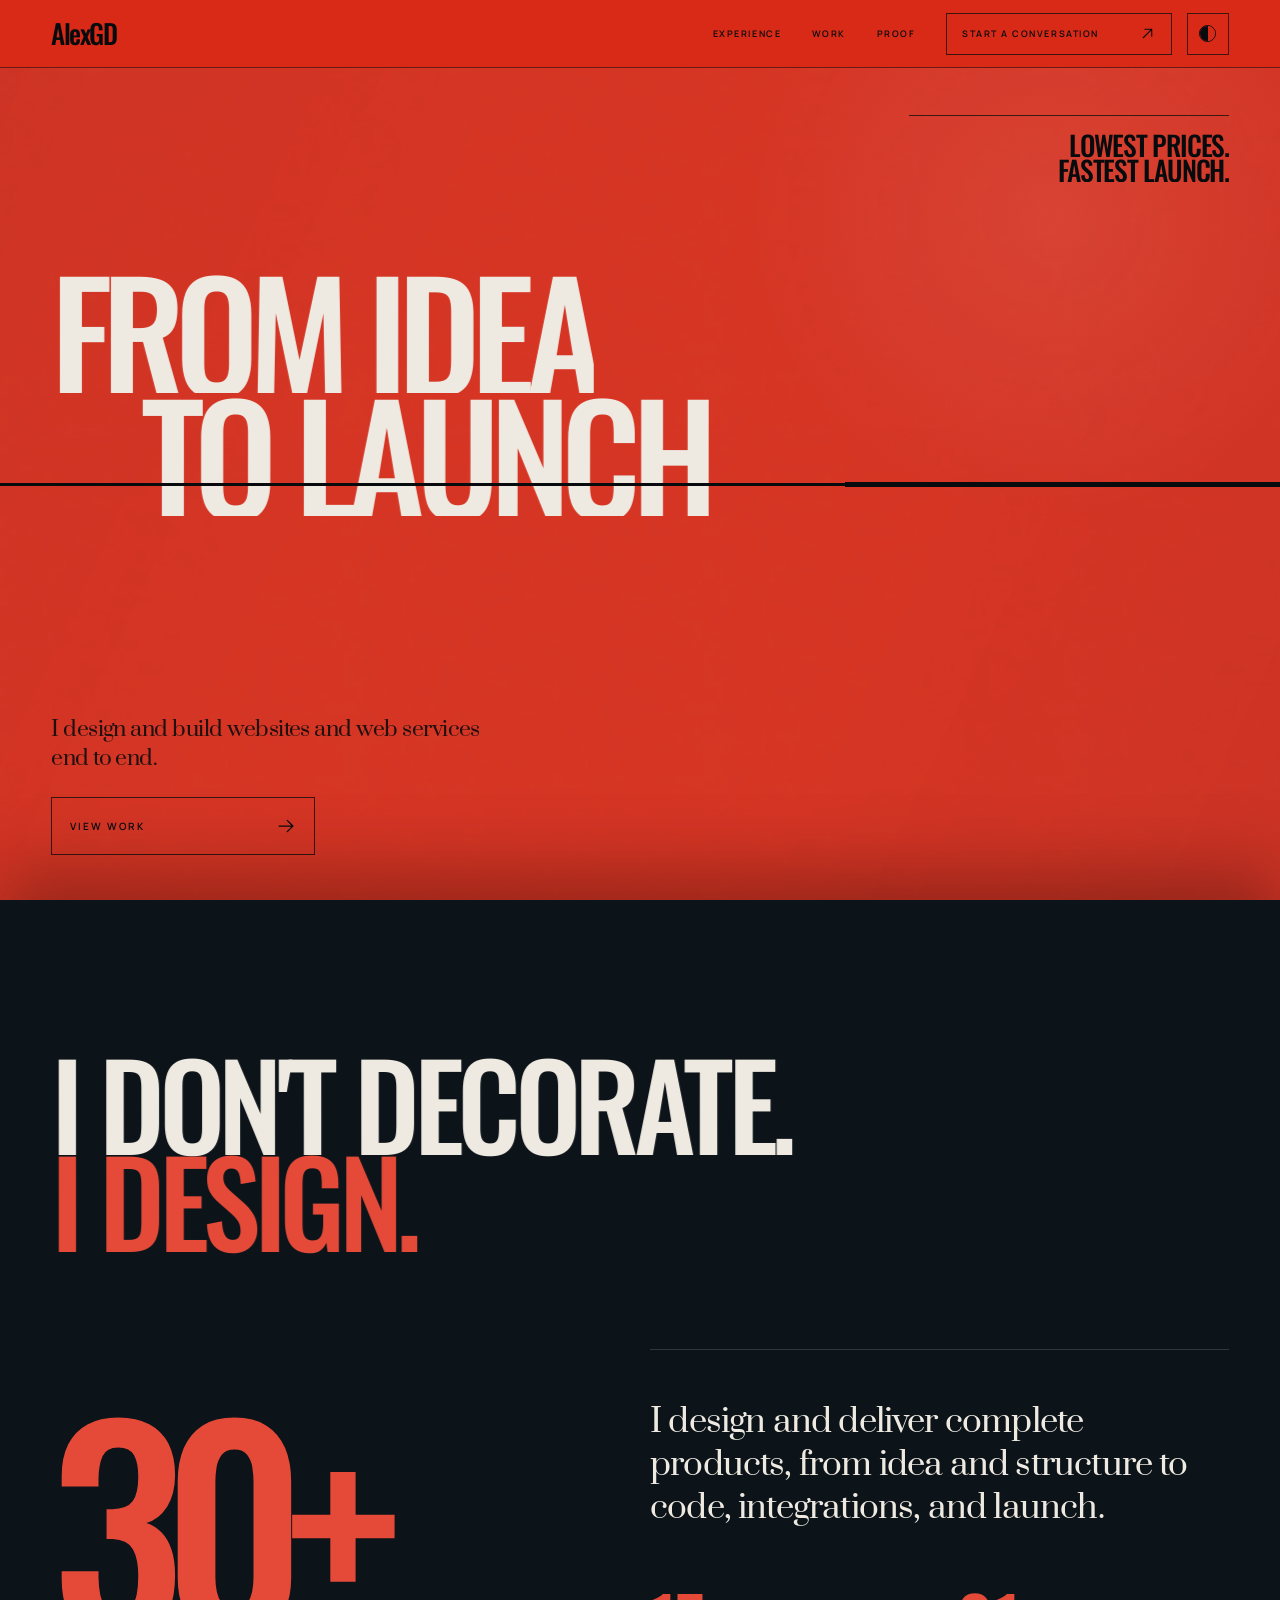
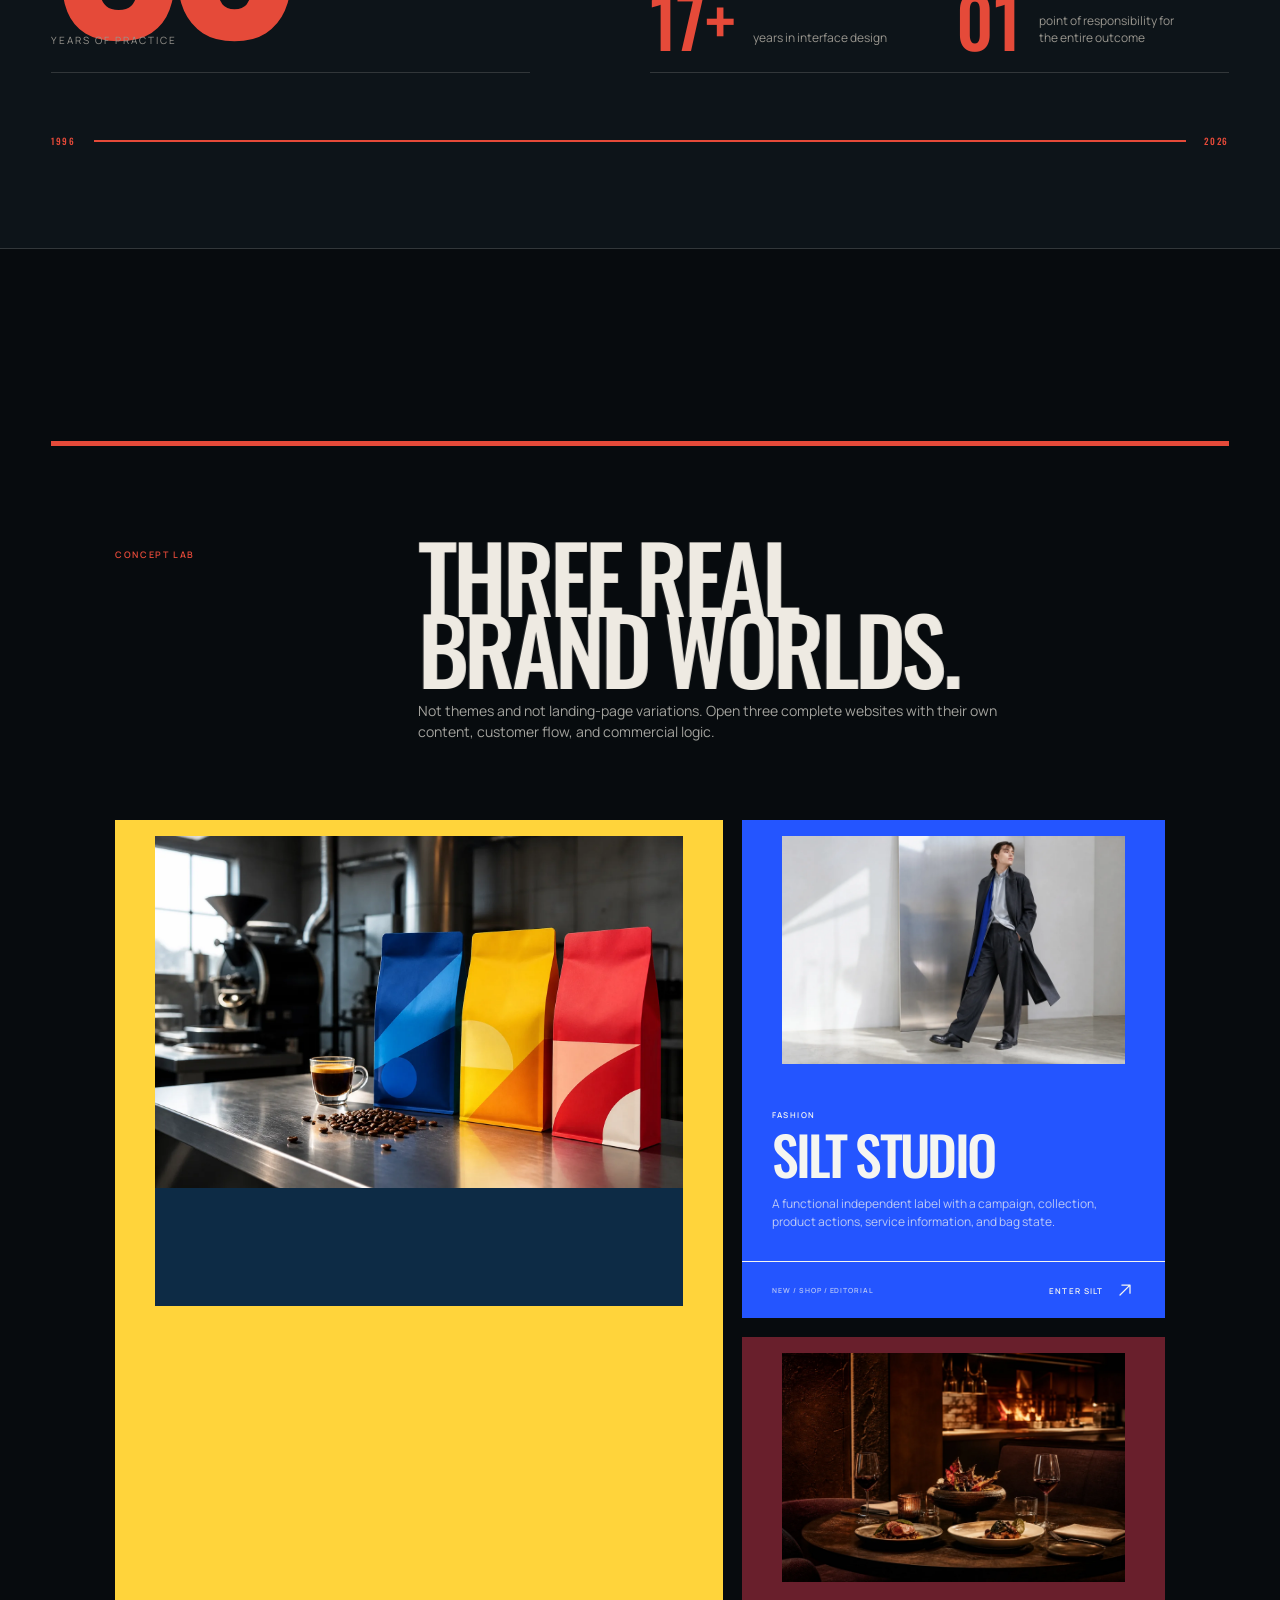
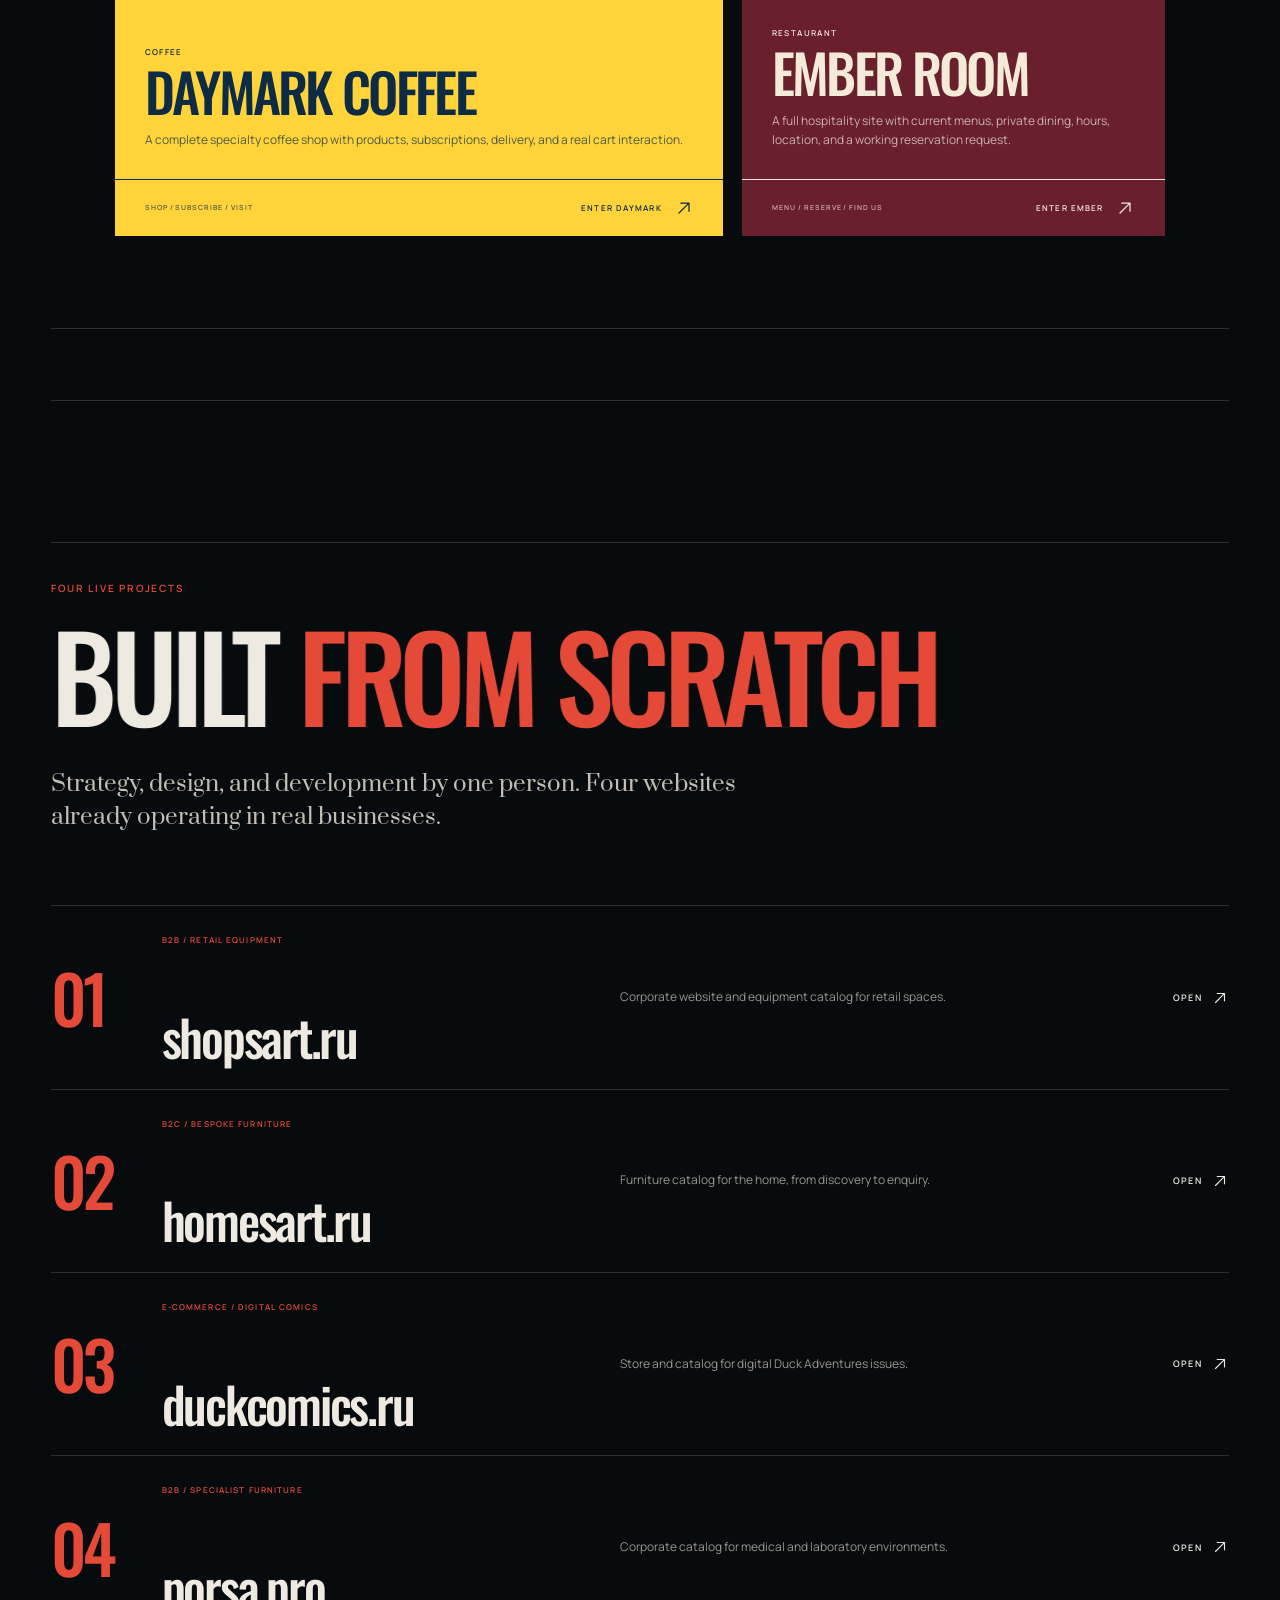
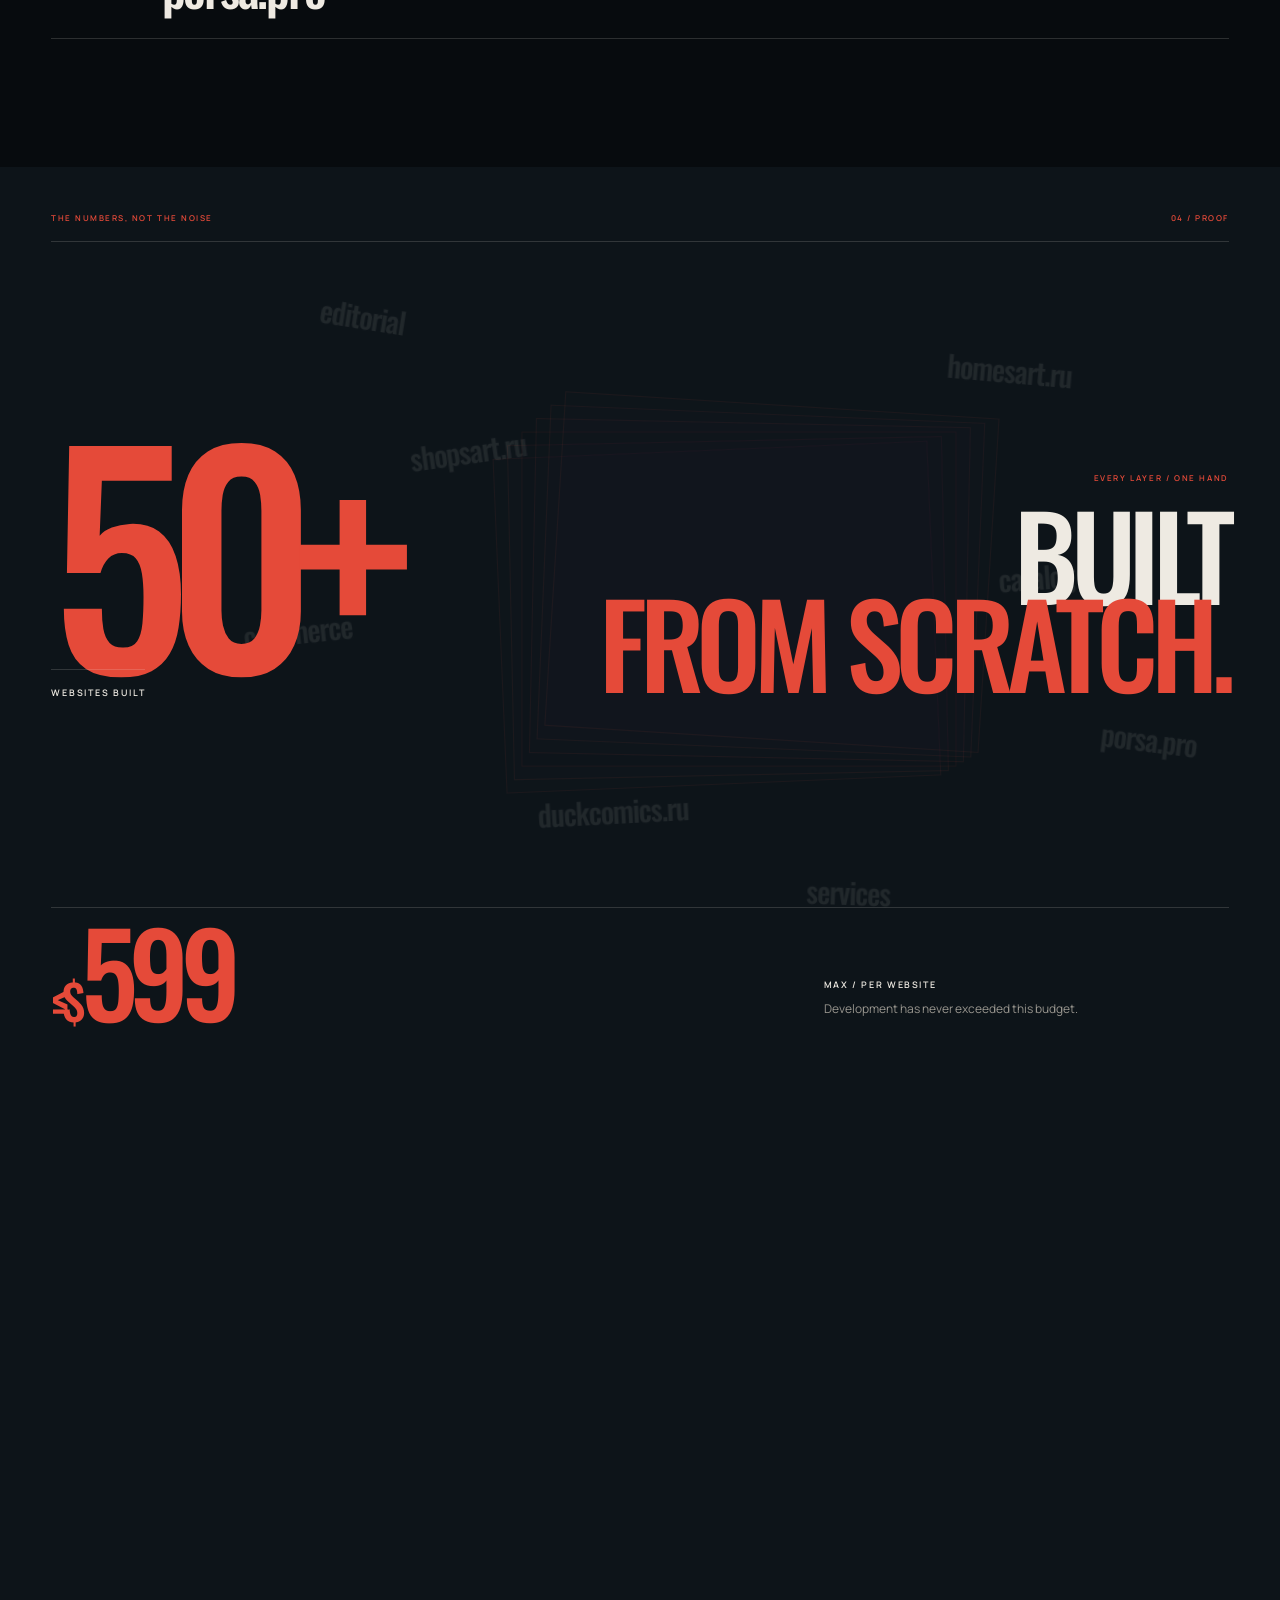
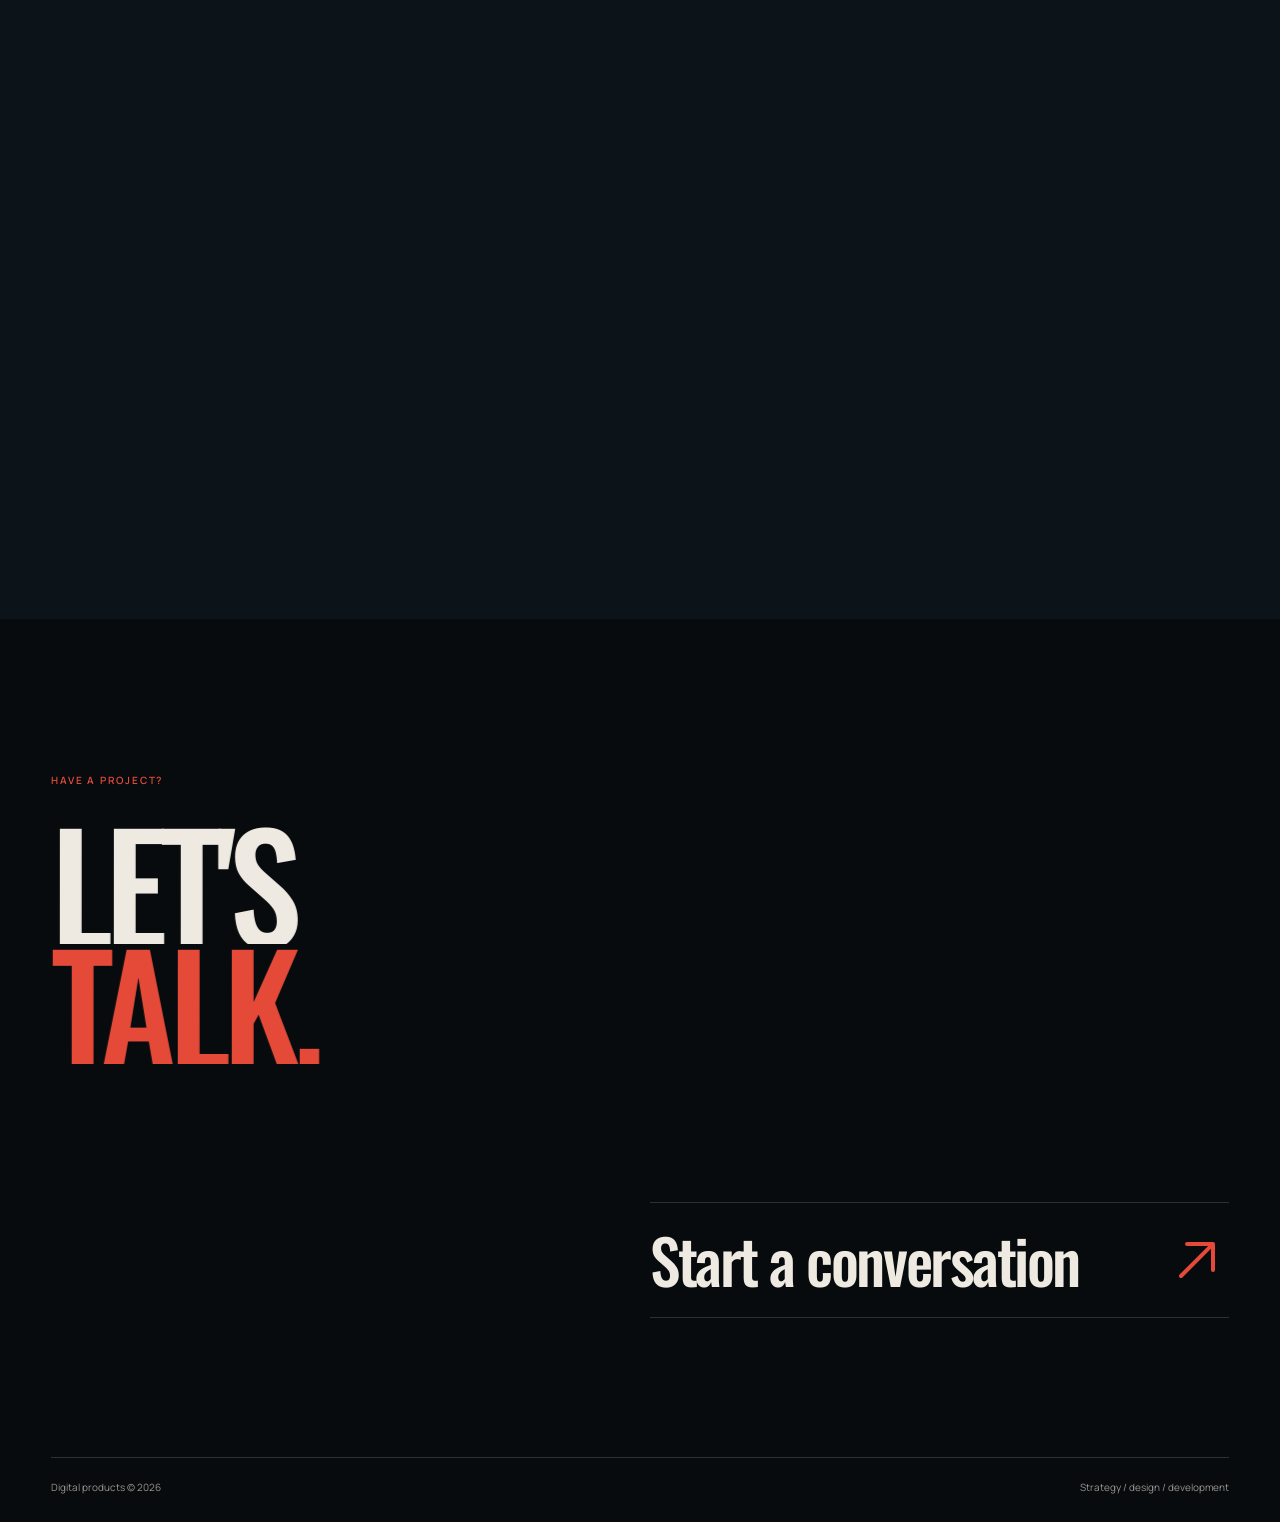
==== commit 0663d457: "Publish approval-first payment flow" ====
--- a/index.html
+++ b/index.html
@@ -27,8 +27,8 @@
     <meta name="twitter:description" content="I design and build websites and web services end to end." />
     <meta name="twitter:image" content="https://alexden09-boop.github.io/og.png" />
     <title>From Idea to Launch | Websites and Web Services</title>
-    <script type="module" crossorigin src="/assets/index-CwIRMgr2.js"></script>
-    <link rel="stylesheet" crossorigin href="/assets/index-DtNYpZ_f.css">
+    <script type="module" crossorigin src="/assets/index-CxvtiZFn.js"></script>
+    <link rel="stylesheet" crossorigin href="/assets/index-DfFWCVv_.css">
   </head>
   <body>
     <div id="root"></div>
--- a/assets/index-DfFWCVv_.css
+++ b/assets/index-DfFWCVv_.css
@@ -0,0 +1 @@
+@font-face{font-family:Manrope;src:url(/fonts/manrope-400.ttf) format("truetype");font-weight:400;font-style:normal;font-display:swap}@font-face{font-family:Manrope;src:url(/fonts/manrope-600.ttf) format("truetype");font-weight:600;font-style:normal;font-display:swap}@font-face{font-family:Oswald;src:url(/fonts/oswald-500.ttf) format("truetype");font-weight:500;font-style:normal;font-display:swap}@font-face{font-family:Prata;src:url(/fonts/prata-400.ttf) format("truetype");font-weight:400;font-style:normal;font-display:swap}:root{color:#eeeae2;background:#070b0e;font-family:Manrope,Arial,sans-serif;font-synthesis:none;--red: #e54a39;--red-deep: #741a13;--ink: #070b0e;--ink-raised: #0d1419;--navy: #0a1822;--paper: #eeeae2;--muted: #98958e;--line: rgba(238, 234, 226, .16);--display: "Oswald", "Arial Narrow", sans-serif;--serif: "Prata", Georgia, serif;--page-pad: clamp(24px, 4vw, 72px);--ease-enter: cubic-bezier(.22, 1, .36, 1);--ease-move: cubic-bezier(.32, .72, 0, 1);--ease-cut: cubic-bezier(.16, 1, .3, 1);--ease-mount: cubic-bezier(.22, .78, .18, 1);--ease-impact: cubic-bezier(.18, .92, .2, 1.08)}*{box-sizing:border-box}html{color-scheme:dark;background:var(--ink);overflow-x:clip}body{margin:0;min-width:0;min-height:100dvh;background:var(--ink);color:var(--paper);overflow-x:clip;-webkit-font-smoothing:antialiased}button,input,textarea{font:inherit}button,a{color:inherit}button{border:0;cursor:pointer}img{display:block;max-width:100%}::selection{color:var(--paper);background:var(--red)}.section-shell{width:min(100%,1600px);margin:0 auto;padding-inline:var(--page-pad)}main{position:relative;isolation:isolate}.scroll-counter{font-variant-numeric:tabular-nums lining-nums}.scroll-route{position:absolute;z-index:42;inset:0 auto auto 0;overflow:hidden;pointer-events:none;contain:layout paint style}.scroll-route__map{position:absolute;top:0;right:0;bottom:0;left:0;overflow:visible}.scroll-route__rail,.scroll-route__progress{vector-effect:non-scaling-stroke;stroke-linecap:round;stroke-linejoin:round}.scroll-route__rail{stroke:var(--red);stroke-width:1;stroke-dasharray:2 11;opacity:.16}.scroll-route__progress{stroke:var(--red);stroke-width:3}.scroll-route.is-tracing .route-head{will-change:transform}.route-node{position:absolute;display:flex;align-items:center;gap:10px;color:var(--red);opacity:.24;transform:translate3d(-5px,-50%,0) scale(.84);transform-origin:0 50%;transition:opacity .18s var(--ease-enter),transform .26s var(--ease-move)}.route-node--right{flex-direction:row-reverse;transform:translate3d(calc(-100% + 5px),-50%,0) scale(.84);transform-origin:100% 50%}.route-node i{flex:0 0 7px;width:7px;height:7px;background:var(--ink);border:1.5px solid var(--red);border-radius:50%;box-shadow:0 0 0 4px #e54a3914}.route-node b{padding:5px 7px;color:#ff705d;background:#070b0ec7;border:1px solid rgba(229,74,57,.32);font:500 7px/1 var(--display);letter-spacing:.15em;white-space:nowrap}.route-node.is-passed{opacity:.72;transform:translate3d(0,-50%,0) scale(1)}.route-node--right.is-passed{transform:translate3d(-100%,-50%,0) scale(1)}.route-node.is-current{opacity:1}.route-node.is-current i{background:var(--red);box-shadow:0 0 0 7px #e54a3921}.route-head{position:absolute;width:24px;height:24px;transform-origin:50% 50%}.route-head__shape,.route-head>b,.route-head>em{position:absolute;display:block;left:50%;top:50%}.route-head__shape{opacity:0;transform:translate3d(-50%,-50%,0) scale(.72);transition:opacity .16s var(--ease-enter),transform .24s var(--ease-move)}.route-head__shape--trace{width:8px;height:8px;background:#ff6a55;border:1px solid #ff9b8d;border-radius:50%;box-shadow:0 0 0 5px #e54a392e;opacity:1;transform:translate3d(-50%,-50%,0) scale(1)}.route-head__shape--graph{width:12px;height:12px;background:var(--ink);border:1.5px solid var(--red);border-radius:50%}.route-head__shape--frame{width:11px;height:11px;background:transparent;border:1.5px solid #ff6a55;transform:translate3d(-50%,-50%,0) rotate(45deg) scale(.72);box-shadow:0 0 0 4px #e54a3921}.route-head__shape--data{width:13px;height:3px;background:#ff6a55;box-shadow:-7px 0 #ff6a557a,-14px 0 #ff6a5533}.route-head__shape--logic{width:8px;height:8px;background:var(--red);border:1px solid var(--paper);border-radius:50%;box-shadow:0 0 0 3px var(--ink),0 0 0 6px #e54a3966}.route-head__shape--arrow{width:15px;height:12px;background:#ff6a55;clip-path:polygon(0 0,100% 50%,0 100%,25% 50%)}.route-head>b,.route-head>em{width:22px;height:1px;background:#ff705d8f;opacity:0;transition:opacity .18s var(--ease-enter),transform .24s var(--ease-move)}.route-head>b{transform:translate3d(-50%,-50%,0)}.route-head>em{transform:translate3d(-50%,-50%,0) rotate(90deg)}.scroll-route:not([data-mode=trace]) .route-head__shape--trace{opacity:0;transform:translate3d(-50%,-50%,0) scale(.72)}.scroll-route[data-mode=graph] .route-head__shape--graph,.scroll-route[data-mode=frame] .route-head__shape--frame,.scroll-route[data-mode=data] .route-head__shape--data,.scroll-route[data-mode=logic] .route-head__shape--logic,.scroll-route[data-mode=arrow] .route-head__shape--arrow{opacity:1;transform:translate3d(-50%,-50%,0) scale(1)}.scroll-route[data-mode=frame] .route-head__shape--frame{transform:translate3d(-50%,-50%,0) rotate(45deg) scale(1)}.scroll-route[data-mode=graph] .route-head>b,.scroll-route[data-mode=graph] .route-head>em{opacity:1}.skip-link{position:fixed;z-index:300;top:10px;left:12px;padding:10px 14px;color:var(--ink);background:var(--paper);transform:translateY(-160%)}.skip-link:focus{transform:translateY(0)}#about,#projects,#process,#contact{scroll-margin-top:64px}.project-transition{position:fixed;z-index:240;top:0;right:0;bottom:0;left:0;visibility:hidden;pointer-events:none;display:grid;grid-template-columns:auto minmax(0,1fr);align-items:end;gap:clamp(28px,6vw,100px);padding:clamp(28px,6vw,96px);color:var(--paper);background:var(--red);transform:translate3d(0,101%,0);transition:transform .36s var(--ease-move),visibility 0s linear .36s}.project-transition.is-active{visibility:visible;pointer-events:auto;transform:translateZ(0);transition:transform .36s var(--ease-move),visibility 0s}.project-transition>span{font:500 clamp(8rem,21vw,22rem)/.7 var(--display);letter-spacing:-.08em;opacity:.34}.project-transition>div{min-width:0;padding-bottom:clamp(6px,1vw,14px);opacity:0;transform:translate3d(0,24px,0);transition:opacity .18s var(--ease-cut),transform .24s var(--ease-cut)}.project-transition.is-active>div{opacity:1;transform:translateZ(0);transition-delay:.11s}.project-transition small{display:block;margin-bottom:clamp(14px,2vw,28px);color:var(--ink);font-size:9px;font-weight:600;letter-spacing:.18em}.project-transition strong{display:block;font:500 clamp(4rem,10vw,10rem)/.82 var(--display);letter-spacing:-.055em;overflow-wrap:anywhere}.site-header{position:fixed;z-index:100;inset:0 0 auto;height:64px;display:grid;grid-template-columns:1fr auto;align-items:center;padding-inline:var(--page-pad);background:#070b0ef0;border-bottom:1px solid var(--line)}.site-mark{justify-self:start;display:flex;align-items:baseline;gap:12px;padding:10px 0;background:transparent}.site-mark strong{font:500 24px/1 var(--display);letter-spacing:-.04em}.site-mark span{color:var(--muted);font-size:9px;letter-spacing:.18em}.site-header nav{display:flex;align-items:center;gap:clamp(22px,3vw,46px)}.site-header nav button{position:relative;display:inline-flex;align-items:center;gap:8px;padding:13px 0 11px;background:transparent;font-size:10px;font-weight:600;letter-spacing:.14em}.site-header nav button span{color:var(--red);font-size:8px}.site-header nav button:after{content:"";position:absolute;inset:auto 0 6px;height:1px;background:var(--red);transform:scaleX(0);transform-origin:0 50%;transition:transform .16s var(--ease-enter)}.menu-button{display:none;width:44px;height:44px;place-items:center;background:transparent;border:1px solid var(--line)}.hero-cover{position:relative;min-height:100dvh;padding-top:64px;display:grid;grid-template-columns:53% 47%;overflow:hidden;isolation:isolate;background:var(--ink)}.hero-cover:after{content:"";position:absolute;z-index:20;top:64px;right:0;bottom:0;left:0;pointer-events:none;opacity:.045;background:url(/assets/editorial-grain.webp) 0 0 / 360px 360px}.hero-opening{display:none}.hero-poster,.hero-case{position:relative;min-height:calc(100dvh - 64px);overflow:hidden}.hero-poster{isolation:isolate;display:grid;grid-template-rows:1fr;background:var(--red-deep)}.hero-poster__field{position:absolute;z-index:0;top:0;right:0;bottom:0;left:0;overflow:hidden;pointer-events:none;background:linear-gradient(90deg,rgba(238,234,226,.055) 1px,transparent 1px) 0 0 / 12.5% 100%,linear-gradient(rgba(238,234,226,.045) 1px,transparent 1px) 0 0 / 100% 12.5%,linear-gradient(126deg,transparent 0 53%,rgba(7,11,14,.12) 53.1% 69%,transparent 69.1%),radial-gradient(circle at 78% 38%,rgba(238,234,226,.08),transparent 34%),linear-gradient(135deg,#6d1711,#a32c20 48%,#741a13);transform-origin:70% 46%}.hero-poster__field:before{content:"";position:absolute;top:13%;right:-18%;width:min(64vw,720px);aspect-ratio:1;border:1px solid rgba(238,234,226,.2);border-radius:50%;box-shadow:0 0 0 clamp(34px,4vw,70px) #eeeae209,0 0 0 clamp(82px,9vw,150px) #070b0e0e}.hero-poster__field:after{content:"";position:absolute;left:7%;right:7%;bottom:8%;height:1px;background:#eeeae257;box-shadow:0 -7px #eeeae20f}.hero-field__orbit{position:absolute;top:28%;right:15%;width:clamp(92px,14vw,210px);aspect-ratio:1;border:1px solid rgba(238,234,226,.26);border-radius:50%}.hero-field__orbit:before,.hero-field__orbit:after{content:"";position:absolute;left:50%;top:50%;background:#eeeae257;transform:translate3d(-50%,-50%,0)}.hero-field__orbit:before{width:calc(100% + 42px);height:1px}.hero-field__orbit:after{width:1px;height:calc(100% + 42px)}.hero-field__axis{position:absolute;top:-8%;right:31%;width:1px;height:116%;background:#eeeae229;transform:rotate(24deg);transform-origin:50% 50%}.hero-field__axis:after{content:"";position:absolute;top:19%;left:-4px;width:9px;height:9px;background:var(--paper);border-radius:50%;box-shadow:0 0 0 6px #eeeae214}.hero-field__code{position:absolute;top:8%;right:4%;color:#eeeae294;font:500 7px/1 var(--display);letter-spacing:.24em;writing-mode:vertical-rl}.hero-poster__content{position:relative;z-index:3;grid-row:1;align-self:center;width:100%;padding:clamp(28px,5vh,58px) clamp(24px,3vw,48px) clamp(30px,5vh,58px) var(--page-pad)}.hero-kicker{margin:0 0 clamp(12px,1.8vh,20px);font-size:10px;font-weight:600;letter-spacing:.18em}.hero-trace{display:block;width:min(190px,42%);height:2px;margin-bottom:clamp(18px,2.5vh,27px);background:var(--paper);transform-origin:0 50%}.hero-poster h1{margin:0;font:500 clamp(4.25rem,min(8.2vw,12.5vh),7.8rem)/.84 var(--display);letter-spacing:-.052em;text-transform:uppercase}.hero-title-line{display:block;overflow:hidden}.hero-title-line>span{display:block;white-space:nowrap}.hero-lead{max-width:480px;margin:clamp(24px,3.4vh,38px) 0 0;font:clamp(1.15rem,1.65vw,1.7rem)/1.34 var(--serif);letter-spacing:-.02em}.hero-actions{display:flex;align-items:center;gap:24px;margin-top:clamp(24px,3.6vh,40px)}.primary-action,.secondary-action{min-height:50px;white-space:nowrap;transition:transform .14s var(--ease-impact)}.primary-action{position:relative;isolation:isolate;min-width:196px;display:inline-flex;align-items:center;justify-content:space-between;gap:24px;padding:0 16px;overflow:hidden;color:var(--paper);background:#480f0a47;border:1px solid rgba(238,234,226,.72);font-size:11px;transition:color .18s var(--ease-enter),border-color .18s var(--ease-enter),transform .14s var(--ease-impact)}.primary-action:before{content:"";position:absolute;z-index:-1;top:0;right:0;bottom:0;left:0;background:var(--paper);transform:translate3d(0,102%,0);transition:transform .24s var(--ease-move)}.action-label{position:relative;z-index:1}.action-arrow{position:relative;z-index:1;width:21px;height:21px;overflow:hidden}.action-arrow>span{display:flex;width:42px;transform:translateZ(0);transition:transform .23s var(--ease-move)}.action-arrow svg{flex:0 0 21px}.secondary-action{position:relative;display:inline-flex;align-items:center;gap:9px;padding:0;background:transparent;border-bottom:1px solid rgba(238,234,226,.28);font-size:11px}.secondary-action:after{content:"";position:absolute;inset:auto 0 -1px;height:1px;background:var(--paper);transform:scaleX(.22);transform-origin:0 50%;transition:transform .24s var(--ease-move)}.secondary-action svg{opacity:.72;transform:translate3d(-4px,0,0);transition:opacity .18s var(--ease-enter),transform .23s var(--ease-move)}.primary-action:active:not(:focus-visible),.secondary-action:active:not(:focus-visible){transform:scale(.98);transition-duration:.14s}.hero-case{height:calc(100dvh - 64px);display:grid;grid-template-rows:minmax(0,20%) minmax(0,27%) minmax(0,53%);background:var(--navy);perspective:1600px}.hero-film{position:relative;z-index:1;grid-row:1;align-self:stretch;min-height:0;margin:0 4% 0 9%;display:grid;grid-template-columns:repeat(3,1fr);gap:8px;padding:11px 10px;background:#11171b;border-block:9px solid #11171b;transform:rotate(.8deg)}.hero-film span{position:relative;overflow:hidden;background:linear-gradient(90deg,transparent 49.5%,rgba(238,234,226,.16) 49.5% 50.5%,transparent 50.5%),linear-gradient(transparent 49.5%,rgba(238,234,226,.12) 49.5% 50.5%,transparent 50.5%),linear-gradient(135deg,#1b2730,#0b1116);border:1px solid rgba(238,234,226,.13)}.hero-film span:before{content:attr(data-frame);position:absolute;z-index:2;left:9px;bottom:8px;color:#eeeae29e;font:500 7px/1 var(--display);letter-spacing:.18em}.hero-film span:after{content:"";position:absolute;top:18%;right:12%;width:44%;height:52%;border:1px solid rgba(229,74,57,.62);transform:skew(-12deg)}.hero-film span:nth-child(2){background-position:18px 0,0 12px,0 0}.hero-film span:nth-child(2):after{inset:22% 21% auto auto;width:34%;height:34%;border-radius:50%;transform:none;box-shadow:0 0 0 12px #e54a3914}.hero-film span:nth-child(3){background-position:-12px 0,0 -9px,0 0}.hero-film span:nth-child(3):after{top:16%;right:15%;width:12%;height:62%;border-width:0 1px;transform:rotate(28deg)}.hero-case__heading{position:relative;z-index:3;grid-row:2;align-self:center;min-height:0;margin:0 6% 0 8%;display:grid;grid-template-columns:.78fr 1.22fr;align-items:center;gap:clamp(16px,1.8vw,24px)}.hero-case__heading strong{color:var(--red);font:500 clamp(7rem,min(14vw,24vh),14rem)/.82 var(--display);letter-spacing:-.07em}.hero-case__copy{min-width:0;align-self:center}.hero-case__heading h2{margin:0;font:clamp(1.9rem,min(3.65vw,6vh),4.1rem)/1.01 var(--serif);letter-spacing:-.035em}.hero-case__meta{max-width:100%;margin:clamp(8px,1.4vh,14px) 0 0;color:var(--red);font-size:8px;font-weight:600;line-height:1.35;letter-spacing:.08em}.hero-dashboard{position:relative;z-index:3;grid-row:3;align-self:stretch;min-height:0;margin:0 5% 4.5% 9%;padding:2.8%;overflow:hidden;background:#0d2438f0;border:1px solid rgba(238,234,226,.13)}.hero-dashboard img{width:100%;height:100%;object-fit:contain;object-position:center;transition:transform .15s var(--ease-enter)}.hero-film-code{position:absolute;z-index:5;inset:2% 1.5% 2% auto;display:flex;flex-direction:column;align-items:center;justify-content:space-between;color:var(--muted);font:8px/1 var(--display);letter-spacing:.18em}.hero-film-code span{writing-mode:vertical-rl}.hero-person{position:absolute;z-index:7;inset:64px auto 0 30%;width:31%;pointer-events:none;overflow:hidden}.hero-person img{position:absolute;left:50%;bottom:-34%;height:112%;width:auto;max-width:none;transform:translate(-50%)}.hero-seam{position:absolute;z-index:8;top:58px;bottom:-2%;left:50.4%;width:clamp(54px,6vw,96px);height:calc(100% - 50px);object-fit:cover;opacity:.46;pointer-events:none}.hero-cover--without-portrait .hero-poster__content{width:100%}.experience{position:relative;padding:clamp(110px,12vw,185px) 0 clamp(82px,8vw,126px);background:var(--ink-raised);border-bottom:1px solid var(--line);overflow:hidden}.experience__heading h2,.proof__heading h2,.footer-title h2{margin:0;font:500 clamp(4.5rem,9.2vw,9.3rem)/.82 var(--display);letter-spacing:-.055em}.experience__heading h2 span,.proof__heading h2 span,.footer-line--accent{color:var(--red)}.experience__body{display:grid;grid-template-columns:repeat(12,1fr);gap:20px;align-items:end;margin-top:clamp(65px,8vw,120px)}.experience__number{grid-column:1 / span 5;display:grid;align-content:end;min-height:300px;border-bottom:1px solid var(--line)}.experience__number strong{color:var(--red);font:500 clamp(10rem,21vw,21rem)/.7 var(--display);letter-spacing:-.08em}.experience__number span{padding:22px 0 25px;color:var(--muted);font-size:10px;letter-spacing:.2em}.experience__story{grid-column:7 / span 6;align-self:stretch;display:flex;flex-direction:column;justify-content:space-between;border-top:1px solid var(--line);border-bottom:1px solid var(--line);padding:clamp(30px,4vw,62px) 0 25px}.experience__story>p{max-width:650px;margin:0;font:clamp(1.55rem,2.55vw,2.8rem)/1.32 var(--serif);letter-spacing:-.025em}.experience__facts{display:grid;grid-template-columns:repeat(2,minmax(0,1fr));gap:34px;margin-top:60px}.experience__facts article{display:grid;grid-template-columns:auto 1fr;align-items:end;gap:18px}.experience__facts strong{color:var(--red);font:500 clamp(3.6rem,5.5vw,6rem)/.8 var(--display)}.experience__facts span{max-width:150px;color:var(--muted);font-size:12px;line-height:1.45}.experience__axis{display:grid;grid-template-columns:auto minmax(0,1fr) auto;align-items:center;gap:18px;margin:clamp(45px,5vw,76px) 0 0;color:var(--red);font:500 9px/1 var(--display);letter-spacing:.18em}.experience__axis i{display:block;height:2px;background:var(--red);transform-origin:0 50%}.work-archive{padding:clamp(100px,10vw,155px) 0;background:var(--ink);overflow:hidden}.concept-entry{border-top:1px solid var(--line)}.concept-entry__heading{display:grid;grid-template-columns:minmax(160px,.55fr) minmax(0,1.45fr);align-items:end;gap:18px clamp(28px,5vw,90px);padding-top:clamp(25px,2.7vw,42px)}.concept-entry__heading>p{align-self:start;margin:8px 0 0;color:var(--red);font-size:9px;font-weight:600;letter-spacing:.18em}.concept-entry__heading h2{margin:0;font:500 clamp(3rem,5vw,5.4rem)/.86 var(--display);letter-spacing:-.05em}.concept-entry__heading>span{grid-column:2;max-width:560px;color:var(--muted);font-size:13px;line-height:1.55}.concept-entry__choices{display:grid;grid-template-columns:1.12fr .86fr 1.02fr;margin-top:clamp(34px,4vw,58px);border-block:1px solid var(--line)}.concept-entry__choices button{position:relative;isolation:isolate;min-width:0;min-height:clamp(118px,10vw,158px);display:grid;grid-template-columns:auto minmax(0,1fr) auto;align-items:center;gap:clamp(14px,2vw,30px);padding:20px clamp(16px,2vw,30px);color:var(--paper);background:transparent;border-right:1px solid var(--line);overflow:hidden;text-align:left}.concept-entry__choices button:last-child{border-right:0}.concept-entry__choices button:before{content:"";position:absolute;z-index:-1;top:0;right:0;bottom:0;left:0;background:var(--red);transform:translate3d(0,101%,0);transition:transform .24s var(--ease-move)}.concept-entry__choices button>span{color:var(--red);font:500 12px/1 var(--display);letter-spacing:.08em;transition:color .16s var(--ease-enter)}.concept-entry__choices strong{min-width:0;font:500 clamp(2rem,3.2vw,3.4rem)/.92 var(--display);letter-spacing:-.04em}.concept-entry__choices svg{color:var(--red);transition:color .16s var(--ease-enter),transform .18s var(--ease-move)}.concept-entry__choices button:active:not(:focus-visible){transform:scale(.985)}.discipline-line{margin-top:clamp(20px,2.2vw,34px);padding-block:clamp(18px,2vw,28px);border-block:1px solid var(--line);overflow:hidden}.discipline-line__track{display:flex;align-items:center;justify-content:space-between;gap:clamp(22px,3vw,52px);min-width:max-content}.discipline-line span{display:inline-flex;align-items:center;gap:clamp(22px,3vw,52px);color:var(--paper);font:500 clamp(.86rem,1.3vw,1.2rem)/1 var(--display);letter-spacing:.05em;white-space:nowrap}.discipline-line svg{width:20px;height:20px;color:var(--red)}.live-heading{margin-top:clamp(105px,11vw,170px);padding-top:clamp(30px,3vw,46px);border-top:1px solid var(--line)}.live-heading>p:first-child{margin:0 0 31px;color:var(--red);font-size:10px;font-weight:600;letter-spacing:.18em}.live-heading h2{margin:0;font:500 clamp(4.5rem,9.2vw,9.3rem)/.82 var(--display);letter-spacing:-.055em}.live-heading h2 span{color:var(--red)}.live-heading__lead{max-width:630px;margin:clamp(30px,3.5vw,52px) 0 0;color:#c2beb6;font:clamp(1.15rem,1.75vw,1.55rem)/1.5 var(--serif)}.live-sites{position:relative;display:grid;grid-template-columns:repeat(2,minmax(0,1fr));margin-top:clamp(58px,6vw,92px);border-top:1px solid var(--line);border-left:1px solid var(--line)}.project-data-bus{position:absolute;z-index:5;top:-35px;right:0;left:0;height:26px;display:grid;grid-template-columns:auto repeat(4,minmax(30px,1fr)) auto;align-items:center;gap:10px;color:var(--red);font:500 7px/1 var(--display);letter-spacing:.14em;pointer-events:none}.project-data-bus:before{content:"";position:absolute;z-index:-1;right:78px;left:74px;top:50%;height:1px;background:#e54a3957;transform:scaleX(0);transform-origin:0 50%}.project-data-bus i{justify-self:center;width:7px;height:7px;background:var(--ink);border:1px solid var(--red);border-radius:50%;opacity:.28;transform:scale(.7)}.project-data-bus span,.project-data-bus b{padding:4px 6px;background:var(--ink);font-weight:500;white-space:nowrap}.live-site{min-width:0}.live-site a{position:relative;min-height:clamp(240px,21vw,330px);display:grid;grid-template-columns:auto minmax(0,1fr);grid-template-rows:auto 1fr auto;gap:22px 26px;padding:clamp(24px,2.5vw,38px);border-right:1px solid var(--line);border-bottom:1px solid var(--line);overflow:hidden;text-decoration:none;transform-style:preserve-3d;backface-visibility:hidden}.live-site a:before{content:"";position:absolute;top:0;right:0;bottom:0;left:0;z-index:0;background:var(--red);transform:translate3d(0,102%,0);transition:transform .24s var(--ease-move)}.live-site a>*{position:relative;z-index:1}.live-site__index{color:var(--red);font:500 clamp(3.8rem,5vw,5.6rem)/.8 var(--display);letter-spacing:-.06em;transition:color .15s var(--ease-enter),transform .15s var(--ease-enter)}.live-site__copy{grid-column:2;grid-row:1 / span 2;align-self:end;min-width:0}.live-site__copy p{margin:0 0 16px;color:var(--red);font-size:8px;font-weight:600;line-height:1.4;letter-spacing:.14em;transition:color .22s var(--ease-enter)}.live-site__copy h3{margin:0;font:500 clamp(2.35rem,4vw,4.4rem)/.95 var(--display);letter-spacing:-.045em;overflow-wrap:anywhere}.live-site__copy span{display:block;max-width:410px;margin-top:19px;color:var(--muted);font-size:12px;line-height:1.55;transition:color .22s var(--ease-enter)}.live-site a>.live-site__echo{position:absolute;z-index:0;right:-.04em;bottom:-.2em;max-width:none;color:var(--paper);font:500 clamp(5.8rem,9vw,10rem)/.72 var(--display);letter-spacing:-.065em;white-space:nowrap;opacity:0;pointer-events:none;transform:translate3d(11%,18%,0);transition:opacity .18s var(--ease-enter),transform .28s var(--ease-move)}.live-site__action{grid-column:2;align-self:end;display:inline-flex;align-items:center;gap:9px;font-size:9px;font-weight:600;letter-spacing:.14em}.live-site__action svg{transition:transform .15s var(--ease-enter)}.proof{padding:clamp(110px,12vw,185px) 0;background:var(--ink-raised);overflow:hidden}.proof__heading>p{margin:0 0 31px;color:var(--red);font-size:10px;font-weight:600;letter-spacing:.18em}.proof__stats{display:grid;grid-template-columns:repeat(2,minmax(0,1fr));margin-top:clamp(78px,8vw,120px);border-top:1px solid var(--line);border-left:1px solid var(--line)}.proof-stat{position:relative;isolation:isolate;min-height:clamp(390px,38vw,560px);display:flex;flex-direction:column;justify-content:space-between;gap:50px;padding:clamp(28px,3vw,46px);border-right:1px solid var(--line);border-bottom:1px solid var(--line);overflow:hidden}.proof-stat:before{content:"";position:absolute;z-index:-1;top:0;right:0;bottom:0;left:0;background:var(--red);transform:translate3d(0,101%,0);transition:transform .36s var(--ease-move)}.proof-stat:after{content:"";position:absolute;top:0;right:0;width:34%;height:2px;background:var(--red);transform:scaleX(0);transform-origin:100% 50%;transition:transform .36s var(--ease-cut)}.proof-stat__value{min-width:0;display:flex;align-items:baseline;color:var(--red);font:500 clamp(7rem,13vw,13.5rem)/.72 var(--display);letter-spacing:-.075em;white-space:nowrap;transition:color .24s var(--ease-enter),transform .28s var(--ease-move)}.proof-stat__value>span{margin-right:.02em;font-size:.42em;letter-spacing:-.02em}.proof-stat__value>span:first-child{margin-right:.1em}.proof-stat__copy{display:grid;grid-template-columns:minmax(0,1fr) minmax(170px,.7fr);align-items:end;gap:24px;border-top:1px solid var(--line);padding-top:25px}.proof-stat__copy h3{max-width:360px;margin:0;font:500 clamp(1.8rem,3vw,3.4rem)/.92 var(--display);letter-spacing:-.035em}.proof-stat__copy p{max-width:260px;margin:0;color:var(--muted);font-size:12px;line-height:1.55}footer{min-height:100dvh;padding:clamp(110px,12vw,180px) 0 28px;background:var(--ink)}.footer-shell{min-height:calc(100dvh - clamp(138px,14vw,208px));display:grid;grid-template-columns:repeat(12,1fr);grid-template-rows:auto 1fr auto;gap:20px}.footer-title{grid-column:1 / span 12}.footer-title>p{margin:0 0 35px;color:var(--red);font-size:10px;font-weight:600;letter-spacing:.18em}.footer-title h2{font-size:clamp(5.4rem,11.5vw,11.8rem)}.footer-line{display:block;overflow:hidden}.footer-line__inner{display:block}.footer-action{grid-column:7 / span 6;align-self:center}.footer-action button{width:100%;display:grid;grid-template-columns:minmax(0,1fr) auto;align-items:center;gap:18px;padding:26px 0;color:var(--paper);background:transparent;border-block:1px solid var(--line);text-align:left;transition:transform .14s var(--ease-impact)}.footer-action button>span:first-child{min-width:0;font:500 clamp(2.4rem,4.8vw,5.2rem)/1 var(--display);letter-spacing:-.04em}.footer-arrow{width:clamp(36px,5vw,68px);aspect-ratio:1;overflow:hidden}.footer-arrow>span{display:flex;width:200%;height:100%;transform:translateZ(0);transition:transform .26s var(--ease-move)}.footer-arrow svg{flex:0 0 50%;width:50%;height:100%;color:var(--red)}.footer-action button:active:not(:focus-visible){transform:scale(.992);transition:transform .14s var(--ease-impact)}.footer-meta{grid-column:1 / span 12;align-self:end;display:flex;justify-content:space-between;padding-top:22px;color:var(--muted);border-top:1px solid var(--line);font-size:10px}.contact-backdrop{position:fixed;z-index:150;top:0;right:0;bottom:0;left:0;visibility:hidden;opacity:0;pointer-events:none;background:#000000b8;transition:opacity .12s var(--ease-enter),visibility 0s linear .12s}.contact-backdrop.is-open{visibility:visible;opacity:1;pointer-events:auto;transition:opacity .16s var(--ease-enter),visibility 0s}.contact-panel{position:fixed;z-index:160;inset:0 0 0 auto;width:min(640px,100%);padding:34px clamp(24px,5vw,60px);color:var(--paper);background:var(--ink-raised);border-left:1px solid var(--line);overflow-y:auto;overscroll-behavior:contain;visibility:hidden;pointer-events:none;transform:translate(100%);transition:transform .22s var(--ease-move),visibility 0s linear .22s}.contact-panel.is-open{visibility:visible;pointer-events:auto;transform:translate(0);transition:transform .28s var(--ease-move),visibility 0s}.contact-backdrop.is-instant-open,.contact-panel.is-instant-open,.contact-backdrop.is-instant-close,.contact-panel.is-instant-close{transition:none}.contact-panel .icon-button{float:right;width:44px;height:44px;display:grid;place-items:center;color:var(--paper);background:transparent;border:1px solid var(--line)}.contact-panel__meta{padding-top:72px;color:var(--red);font-size:10px;font-weight:600;letter-spacing:.18em}.contact-panel h2{margin:34px 0 60px;font:500 clamp(4rem,8vw,7rem)/.82 var(--display);letter-spacing:-.055em}.contact-panel form{display:grid;gap:29px}.contact-panel label{display:grid;gap:10px;color:#c6c2ba;font-size:11px;letter-spacing:.08em;text-transform:uppercase}.contact-panel input,.contact-panel textarea{width:100%;padding:12px 0;color:var(--paper);background:transparent;border:0;border-bottom:1px solid rgba(238,234,226,.42);border-radius:0;outline:0;font-size:18px;resize:vertical}.contact-panel input::placeholder,.contact-panel textarea::placeholder{color:#8f8b84}.contact-panel input:focus,.contact-panel textarea:focus{border-color:var(--red)}.contact-panel textarea{min-height:110px}.form-submit{min-height:58px;margin-top:18px;padding:0 18px;display:flex;align-items:center;justify-content:space-between;color:var(--paper);background:var(--red);transition:transform .14s var(--ease-impact)}.form-submit svg{transition:transform .22s var(--ease-move)}.form-submit:active:not(:focus-visible){transform:scale(.985);transition:transform .14s var(--ease-impact)}.success-state{max-width:440px;padding-top:42px;color:var(--red);border-top:1px solid var(--line)}.success-state p{color:#c6c2ba;font:1.25rem/1.55 var(--serif)}:focus-visible{outline:2px solid var(--red);outline-offset:4px}.hero-poster :focus-visible{outline-color:var(--paper);box-shadow:0 0 0 2px #070b0eb8}.reveal{opacity:1;transform:none}@media(prefers-reduced-motion:no-preference){.hero-opening{position:absolute;z-index:60;top:64px;right:0;bottom:0;left:0;display:block;pointer-events:none;overflow:hidden;animation:opening-layer 1.56s linear both}.hero-opening__panel{position:absolute;top:0;right:0;bottom:0;left:0}.hero-opening__panel--ink{background:var(--ink);transform-origin:100% 50%;animation:opening-ink 1.28s var(--ease-cut) .18s both}.hero-opening__panel--red{left:-14%;right:auto;width:13%;background:var(--red);transform:skew(-7deg) translate3d(-20vw,0,0);animation:opening-red 1.08s var(--ease-mount) .29s both}.hero-opening__signature{position:absolute;left:var(--page-pad);bottom:clamp(28px,5vw,76px);display:flex;align-items:center;gap:18px;color:var(--paper);font:500 clamp(3.4rem,7vw,7.2rem)/1 var(--display);letter-spacing:-.06em;animation:opening-signature .62s var(--ease-cut) 80ms both}.hero-opening__signature i{width:clamp(70px,12vw,180px);height:2px;background:var(--red);transform-origin:0 50%;animation:opening-rule .52s var(--ease-cut) .24s both}.hero-poster__field{transform-origin:50% 60%;animation:hero-still-in 1.25s var(--ease-mount) .51s both}.hero-kicker{animation:hero-copy-in .43s var(--ease-cut) .82s both}.hero-trace{animation:hero-rule-in .62s var(--ease-cut) .9s both}.hero-title-line>span{transform-origin:0 50%;animation:headline-cut .9s var(--ease-cut) both}.hero-title-line:nth-child(1)>span{animation-delay:.88s}.hero-title-line:nth-child(2)>span{animation-delay:.98s}.hero-lead{animation:hero-copy-in .58s var(--ease-cut) 1.13s both}.hero-actions{animation:hero-actions-in .42s var(--ease-cut) 1.25s both}.hero-film{animation:film-mount .9s var(--ease-mount) .65s both}.hero-film span{animation:film-frame-in .52s var(--ease-cut) both}.hero-film span:nth-child(1){animation-delay:.79s}.hero-film span:nth-child(2){animation-delay:.86s}.hero-film span:nth-child(3){animation-delay:.93s}.hero-case__heading strong{transform-origin:0 100%;animation:case-index-in .82s var(--ease-cut) .82s both}.hero-case__heading h2{animation:case-title-in .72s var(--ease-cut) .93s both}.hero-case__meta{animation:case-meta-in .46s var(--ease-cut) 1.07s both}.hero-dashboard{transform-origin:50% 100%;animation:dashboard-mount 1.02s var(--ease-mount) .98s both}.hero-dashboard img{animation:dashboard-settle 1.18s var(--ease-cut) 1.01s both}.hero-film-code{animation:case-code-in .52s var(--ease-cut) 1.18s both}.reveal{--reveal-x: 0px;--reveal-y: 26px;--reveal-scale: 1;opacity:0;transform:translate3d(var(--reveal-x),var(--reveal-y),0) scale(var(--reveal-scale));transition:opacity .4s var(--ease-cut),transform .7s var(--ease-cut);transition-delay:var(--reveal-delay, 0ms)}.reveal.is-visible{opacity:1;transform:translateZ(0) scale(1)}.experience__heading,.concept-entry,.live-heading,.proof__heading{--reveal-x: -30px;--reveal-y: 0px}.experience__number{--reveal-y: 0px;--reveal-scale: .94}.experience__story{--reveal-x: 30px;--reveal-y: 0px}.discipline-line.reveal{opacity:1;transform:none;transition:none}.discipline-line__track{opacity:0;transform:translate3d(-5%,0,0);transition:opacity .3s var(--ease-cut),transform .76s var(--ease-cut);transition-delay:var(--reveal-delay, 0ms)}.discipline-line.is-visible .discipline-line__track{opacity:1;transform:translateZ(0)}.live-site.reveal{opacity:1;transform:none;transition:none}.live-site a{opacity:0;clip-path:inset(0 0 100% 0);transform:translate3d(0,18px,0);transition:opacity .3s var(--ease-cut),clip-path .68s var(--ease-cut),transform .68s var(--ease-cut);transition-delay:var(--reveal-delay, 0ms)}.live-site.is-visible a{opacity:1;clip-path:inset(0 0 0 0);transform:translateZ(0)}.proof-stat.reveal{--reveal-y: 54px;--reveal-scale: .96}.footer-title.reveal{opacity:1;transform:none;transition:none}.footer-title>p{opacity:0;transform:translate3d(-18px,0,0);transition:opacity .36s var(--ease-cut),transform .56s var(--ease-cut);transition-delay:var(--reveal-delay, 0ms)}.footer-line__inner{opacity:0;transform:translate3d(0,108%,0) rotate(.6deg);transform-origin:0 100%;transition:opacity .3s var(--ease-cut),transform .8s var(--ease-cut)}.footer-line:nth-child(1) .footer-line__inner{transition-delay:calc(var(--reveal-delay, 0ms) + 30ms)}.footer-line:nth-child(2) .footer-line__inner{transition-delay:calc(var(--reveal-delay, 0ms) + 105ms)}.footer-title.is-visible>p{opacity:1;transform:translateZ(0)}.footer-title.is-visible .footer-line__inner{opacity:1;transform:translateZ(0) rotate(0)}.footer-action.reveal{opacity:1;transform:none;transition:none}.footer-action button{position:relative;border-block:0}.footer-action button:before,.footer-action button:after{content:"";position:absolute;right:0;left:0;height:1px;background:var(--line);transform:scaleX(0);transform-origin:0 50%;transition:transform .72s var(--ease-cut);transition-delay:var(--reveal-delay, 0ms)}.footer-action button:before{top:0}.footer-action button:after{bottom:0}.footer-action button>span:first-child{opacity:1;transform:translate3d(-10px,0,0);transition:transform .24s var(--ease-cut)}.footer-action .footer-arrow{opacity:1;transform:translate3d(-8px,8px,0) rotate(-4deg) scale(.96);transition:transform .24s var(--ease-cut)}.footer-action.is-visible button:before,.footer-action.is-visible button:after{transform:scaleX(1)}.footer-action.is-visible button>span:first-child,.footer-action.is-visible .footer-arrow{transform:translateZ(0) rotate(0) scale(1)}@supports (animation-timeline: view()){.experience{view-timeline-name:--experience-scene;view-timeline-axis:block}.experience__number.reveal{opacity:1;transform-origin:0 100%;animation:experience-number-scroll linear both;animation-timeline:--experience-scene;animation-range:entry 6% cover 48%}.experience__story.reveal{opacity:1;animation:experience-story-scroll linear both;animation-timeline:--experience-scene;animation-range:entry 12% cover 54%}.experience__axis i{animation:experience-axis-scroll linear both;animation-timeline:--experience-scene;animation-range:entry 20% cover 56%}.experience__axis>span{animation:experience-axis-labels linear both;animation-timeline:--experience-scene;animation-range:entry 26% cover 57%}.live-sites{view-timeline-name:--projects-scene;view-timeline-axis:block}.live-site:nth-of-type(odd) a{animation:project-panel-left linear both;animation-timeline:--projects-scene}.live-site:nth-of-type(2n) a{animation:project-panel-right linear both;animation-timeline:--projects-scene}.live-site:nth-of-type(1) a{animation-range:entry 3% cover 30%}.live-site:nth-of-type(2) a{animation-range:entry 11% cover 38%}.live-site:nth-of-type(3) a{animation-range:entry 28% cover 55%}.live-site:nth-of-type(4) a{animation-range:entry 36% cover 63%}.project-data-bus:before{animation:route-data-line linear both;animation-timeline:--projects-scene;animation-range:entry 0% cover 34%}.project-data-bus i{animation:route-data-node linear both;animation-timeline:--projects-scene}.project-data-bus i:nth-of-type(1){animation-range:entry 8% cover 23%}.project-data-bus i:nth-of-type(2){animation-range:entry 15% cover 30%}.project-data-bus i:nth-of-type(3){animation-range:entry 22% cover 37%}.project-data-bus i:nth-of-type(4){animation-range:entry 29% cover 44%}.proof{view-timeline-name:--proof-scene;view-timeline-axis:block}.proof-stat:first-child{animation:proof-card-left linear both;animation-timeline:--proof-scene;animation-range:entry 14% cover 48%}.proof-stat:last-child{animation:proof-card-right linear both;animation-timeline:--proof-scene;animation-range:entry 24% cover 58%}}@keyframes opening-layer{0%,94%{visibility:visible}to{visibility:hidden}}@keyframes opening-ink{0%,31%{transform:scaleX(1)}to{transform:scaleX(0)}}@keyframes opening-red{0%{transform:skew(-7deg) translate3d(-20vw,0,0)}to{transform:skew(-7deg) translate3d(132vw,0,0)}}@keyframes opening-signature{0%{opacity:0;transform:translate3d(-24px,0,0)}35%,70%{opacity:1;transform:translateZ(0)}to{opacity:0;transform:translate3d(18px,0,0)}}@keyframes opening-rule{0%{transform:scaleX(0)}to{transform:scaleX(1)}}@keyframes hero-still-in{0%{opacity:.55;transform:scale(1.055)}to{opacity:1;transform:scale(1)}}@keyframes hero-copy-in{0%{opacity:0;transform:translate3d(-14px,0,0)}to{opacity:1;transform:translateZ(0)}}@keyframes hero-rule-in{0%{opacity:0;transform:scaleX(0)}to{opacity:1;transform:scaleX(1)}}@keyframes hero-actions-in{0%{opacity:.58;transform:translate3d(0,8px,0)}to{opacity:1;transform:translateZ(0)}}@keyframes headline-cut{0%{opacity:0;transform:translate3d(0,112%,0) skew(-4deg)}76%{opacity:1;transform:translate3d(0,-3.5%,0) skew(.6deg)}to{opacity:1;transform:translateZ(0) skew(0)}}@keyframes film-mount{0%{opacity:0;transform:translate3d(28px,-20px,0) rotate(2.4deg) scale(.985)}to{opacity:1;transform:translateZ(0) rotate(.8deg) scale(1)}}@keyframes film-frame-in{0%{opacity:0;transform:translate3d(14px,0,0) scale(.98)}to{opacity:1;transform:translateZ(0) scale(1)}}@keyframes case-index-in{0%{opacity:0;transform:translate3d(0,26px,0) scale(.92)}to{opacity:1;transform:translateZ(0) scale(1)}}@keyframes case-title-in{0%{opacity:0;transform:translate3d(24px,0,0)}to{opacity:1;transform:translateZ(0)}}@keyframes case-meta-in{0%{opacity:0;transform:translate3d(16px,0,0)}to{opacity:1;transform:translateZ(0)}}@keyframes dashboard-mount{0%{opacity:0;transform:translate3d(0,58px,0) scale(.925) rotateX(9deg) rotateY(-4deg) rotate(-.5deg)}76%{opacity:1;transform:translate3d(0,-4px,0) scale(1.012) rotateX(-1deg) rotateY(.4deg) rotate(0)}to{opacity:1;transform:translateZ(0) scale(1) rotateX(0) rotateY(0) rotate(0)}}@keyframes dashboard-settle{0%{transform:scale(1.04)}to{transform:scale(1)}}@keyframes case-code-in{0%{opacity:0;transform:translate3d(0,12px,0)}to{opacity:1;transform:translateZ(0)}}@keyframes experience-number-scroll{0%{transform:translate3d(-5vw,10vh,0) scale(1.32)}72%{transform:translate3d(.6vw,-.6vh,0) scale(.985)}to{transform:translateZ(0) scale(1)}}@keyframes experience-story-scroll{0%{opacity:.08;transform:translate3d(13vw,0,0)}72%{opacity:1;transform:translate3d(-.7vw,0,0)}to{opacity:1;transform:translateZ(0)}}@keyframes experience-axis-scroll{0%{transform:scaleX(0)}to{transform:scaleX(1)}}@keyframes experience-axis-labels{0%{opacity:0;transform:translate3d(0,8px,0)}to{opacity:1;transform:translateZ(0)}}@keyframes route-data-line{0%{transform:scaleX(.001)}to{transform:scaleX(1)}}@keyframes route-data-node{0%{opacity:.2;transform:scale(.72)}72%{opacity:1;transform:scale(1.35)}to{opacity:1;transform:scale(1)}}@keyframes project-panel-left{0%{opacity:.08;clip-path:inset(0 100% 0 0);transform:translate3d(-9%,60px,0) rotateY(8deg) scale(.94)}76%{opacity:1;clip-path:inset(0 0 0 0);transform:translate3d(.7%,-4px,0) rotateY(-.7deg) scale(1.006)}to{opacity:1;clip-path:inset(0 0 0 0);transform:translateZ(0) rotateY(0) scale(1)}}@keyframes project-panel-right{0%{opacity:.08;clip-path:inset(0 0 0 100%);transform:translate3d(9%,60px,0) rotateY(-8deg) scale(.94)}76%{opacity:1;clip-path:inset(0 0 0 0);transform:translate3d(-.7%,-4px,0) rotateY(.7deg) scale(1.006)}to{opacity:1;clip-path:inset(0 0 0 0);transform:translateZ(0) rotateY(0) scale(1)}}@keyframes proof-card-left{0%{opacity:.08;transform:translate3d(-8%,94px,0) rotateX(13deg) rotateY(6deg) scale(.94)}78%{opacity:1;transform:translate3d(.6%,-5px,0) rotateX(-1deg) rotateY(-.5deg) scale(1.006)}to{opacity:1;transform:translateZ(0) rotateX(0) rotateY(0) scale(1)}}@keyframes proof-card-right{0%{opacity:.08;transform:translate3d(8%,94px,0) rotateX(13deg) rotateY(-6deg) scale(.94)}78%{opacity:1;transform:translate3d(-.6%,-5px,0) rotateX(-1deg) rotateY(.5deg) scale(1.006)}to{opacity:1;transform:translateZ(0) rotateX(0) rotateY(0) scale(1)}}}@media(hover:hover)and (pointer:fine){.primary-action:hover{color:var(--red);border-color:var(--paper)}.primary-action:hover:before{transform:translateZ(0)}.secondary-action:hover:after{transform:scaleX(1)}.secondary-action:hover svg{opacity:1;transform:translate3d(2px,0,0)}.site-header nav button:hover{color:var(--red)}.concept-entry__choices button:hover:before{transform:translateZ(0)}.concept-entry__choices button:hover>span,.concept-entry__choices button:hover svg{color:var(--ink)}.concept-entry__choices button:hover svg{transform:translate3d(4px,-4px,0)}.live-site a:hover:before{transform:translateZ(0)}.live-site a:hover .live-site__index{color:var(--paper);transform:translate3d(0,-5px,0)}.live-site a:hover .live-site__copy p{color:var(--ink)}.live-site a:hover .live-site__copy span{color:#eeeae2c7}.live-site a:hover .live-site__echo{opacity:.09;transform:translate3d(2%,18%,0)}.proof-stat:hover:before{transform:translateZ(0)}.proof-stat:hover:after{transform:scaleX(1)}.proof-stat:hover .proof-stat__value{color:var(--ink);transform:translate3d(7px,-4px,0)}.proof-stat:hover .proof-stat__copy{border-color:#070b0e38}.proof-stat:hover .proof-stat__copy p{color:#070b0eb3}.form-submit:hover svg{transform:translate3d(4px,-4px,0)}}@media(min-width:981px){.hero-cover{position:sticky;top:0}.experience,.work-archive,.proof,footer{position:relative;z-index:2}.experience{box-shadow:0 -26px 70px #0000004d}}@media(hover:hover)and (pointer:fine)and (prefers-reduced-motion:no-preference){.site-header nav button:hover:after{transform:scaleX(1)}.primary-action:hover .action-arrow>span{transform:translate3d(-21px,0,0)}.live-site a:hover .live-site__action svg{transform:translate3d(5px,-5px,0)}.hero-case:hover .hero-dashboard img{transform:scale(1.014)}.footer-action button:hover>span:first-child{transform:translate3d(7px,0,0)}.footer-action button:hover .footer-arrow>span{transform:translate3d(-50%,0,0)}}@media(min-width:981px)and (max-height:720px){.hero-poster__content{padding-top:clamp(20px,3vh,30px)}.hero-kicker{margin-bottom:12px}.hero-poster h1{font-size:clamp(4rem,min(7.2vw,15vh),6.7rem)}.hero-lead{max-width:420px;margin-top:16px;font-size:clamp(1.08rem,min(1.7vw,3.4vh),1.45rem)}.hero-actions{margin-top:14px}.hero-case{grid-template-rows:minmax(0,18%) minmax(0,29%) minmax(0,53%)}.hero-film{margin-inline:7% 3%;padding:7px 8px;border-block-width:6px}.hero-case__heading{margin-inline:7% 5%;grid-template-columns:.72fr 1.28fr;gap:clamp(14px,1.5vw,20px)}.hero-case__heading strong{font-size:clamp(6.7rem,min(11.5vw,22vh),9.5rem)}.hero-case__heading h2{font-size:clamp(1.75rem,min(2.9vw,5.3vh),2.8rem)}.hero-case__meta{margin-top:8px;font-size:7px}.hero-dashboard{margin:0 4% 3% 7%;padding:2.2%}}@media(max-width:980px){:root{--page-pad: 24px}.site-header{height:56px;grid-template-columns:1fr auto}.site-mark span{display:none}.site-header nav{position:fixed;z-index:-1;top:0;right:0;bottom:0;left:0;visibility:hidden;transform:translateY(-102%);display:grid;place-content:center start;gap:12px;padding:90px 24px 30px;background:var(--ink);transition:transform .18s var(--ease-move),visibility 0s linear .18s}.site-header nav.is-open{visibility:visible;transform:translateY(0);transition:transform .24s var(--ease-move),visibility 0s}.site-header nav.is-instant{transition:none}.site-header nav button{width:min(100%,520px);display:grid;grid-template-columns:42px 1fr;gap:16px;padding:18px 0;border-bottom:1px solid var(--line);font:500 clamp(2.7rem,8vw,4.2rem)/1 var(--display);text-align:left}.site-header nav button span{font:500 1rem/1 var(--display)}.menu-button{display:grid;z-index:2}#about,#projects,#process,#contact{scroll-margin-top:56px}.project-transition{grid-template-columns:1fr;align-content:end;gap:28px;padding:30px 22px 42px}.project-transition>span{font-size:8.5rem}.project-transition strong{font-size:clamp(3.2rem,15vw,5.2rem)}.hero-cover{min-height:auto;padding-top:56px;display:block;overflow:visible}.hero-cover:after{inset:56px 0 auto;height:760px}.hero-poster{min-height:760px}.hero-poster__content{width:100%;padding:34px 22px}.hero-poster h1{font-size:clamp(3.7rem,16.4vw,6.5rem)}.hero-lead{width:50%;max-width:205px;margin-top:24px;font-size:clamp(1.3rem,5.6vw,1.7rem)}.hero-actions{width:52%;align-items:flex-start;flex-direction:column;gap:8px;margin-top:25px}.primary-action{width:100%;min-width:0}.secondary-action{min-height:42px}.hero-person{inset:56px 0 auto 43%;width:57%;height:760px}.hero-person img{left:auto;right:-9%;bottom:-15%;height:78%;transform:none}.hero-seam{display:none}.hero-cover--without-portrait:after{height:680px}.hero-cover--without-portrait .hero-poster{min-height:clamp(540px,calc(100svh - 56px),680px)}.hero-cover--without-portrait .hero-poster h1{font-size:clamp(3.7rem,11vw,6.25rem)}.hero-cover--without-portrait .hero-lead{width:min(78%,370px);max-width:370px}.hero-cover--without-portrait .hero-actions{width:auto;max-width:390px;flex-direction:row;align-items:center}.hero-case{height:auto;display:block;min-height:clamp(500px,100vw,720px)}.hero-film{display:none}.hero-case__heading{position:absolute;top:30px;left:22px;right:22px;margin:0;grid-template-columns:92px 1fr;align-items:start;gap:18px}.hero-case__heading strong{font-size:7.2rem}.hero-case__copy{align-self:start}.hero-case__heading h2{margin-top:10px;font-size:clamp(1.7rem,7.3vw,2.3rem)}.hero-case__meta{max-width:100%;margin-top:11px;font-size:7px}.hero-dashboard{position:absolute;left:max(22px,calc((100% - 720px)/2));right:max(22px,calc((100% - 720px)/2));bottom:32px;height:auto;aspect-ratio:1568 / 1003;margin:0;padding:12px}.hero-dashboard img{object-fit:contain;object-position:center}.hero-film-code{right:4px}.experience__body{grid-template-columns:repeat(4,minmax(0,1fr));gap:14px}.experience__number{grid-column:1 / span 4;min-height:250px}.experience__story{grid-column:1 / span 4;margin-top:35px}.concept-entry__heading{grid-template-columns:1fr}.concept-entry__heading>span{grid-column:1}.concept-entry__choices{grid-template-columns:1fr 1fr 1fr}.proof-stat__copy{grid-template-columns:1fr;align-content:end}.footer-action{grid-column:1 / span 12}.route-node b{font-size:6px;letter-spacing:.11em}}@media(max-width:620px){:root{--page-pad: 20px}.hero-poster{min-height:720px}.hero-cover:after,.hero-person{height:720px}.hero-poster__content{padding-inline:20px}.hero-kicker{font-size:9px}.hero-poster h1{font-size:clamp(3.55rem,15.7vw,4.25rem);letter-spacing:-.06em}.hero-lead{width:51%;font-size:1.28rem}.hero-actions{width:51%}.primary-action{padding-inline:13px;font-size:10px;gap:10px}.secondary-action{font-size:10px}.hero-person{left:44%;width:56%}.hero-person img{right:-18%;bottom:-12%;height:74%}.hero-cover--without-portrait:after{height:620px}.hero-cover--without-portrait .hero-poster{min-height:clamp(520px,calc(100svh - 56px),620px)}.hero-cover--without-portrait .hero-poster h1{font-size:clamp(3.55rem,15.7vw,4.25rem)}.hero-cover--without-portrait .hero-lead{width:82%;max-width:300px}.hero-cover--without-portrait .hero-actions{width:100%;max-width:335px;flex-direction:row;align-items:center;gap:18px}.hero-cover--without-portrait .primary-action{width:auto;min-width:190px}.hero-case__heading{grid-template-columns:85px 1fr}.hero-case__heading strong{font-size:6.3rem}.hero-case__heading h2{font-size:1.75rem}.hero-case__meta{margin-top:8px}.experience,.work-archive,.proof{padding-top:92px}.experience__heading h2,.proof__heading h2,.footer-title h2{font-size:clamp(3.65rem,16.6vw,4.55rem)}.experience__body{margin-top:64px}.experience__number{min-height:210px}.experience__number strong{font-size:clamp(9rem,43vw,11rem)}.experience__story>p{font-size:1.45rem}.experience__facts{gap:18px}.experience__facts article{grid-template-columns:1fr;gap:12px;align-items:start}.experience__facts strong{font-size:3.8rem}.concept-entry__heading h2{font-size:clamp(3.05rem,14.2vw,4.2rem)}.concept-entry__heading>span{max-width:340px;font-size:12px}.concept-entry__choices{grid-template-columns:1fr}.concept-entry__choices button{min-height:94px;border-right:0;border-bottom:1px solid var(--line)}.concept-entry__choices button:last-child{border-bottom:0}.concept-entry__choices strong{font-size:clamp(2rem,10vw,2.7rem)}.live-sites{grid-template-columns:1fr}.project-data-bus{grid-template-columns:auto repeat(4,1fr) auto;gap:5px}.project-data-bus:before{right:63px;left:63px}.discipline-line{overflow-x:auto;scrollbar-width:none}.discipline-line::-webkit-scrollbar{display:none}.discipline-line__track{min-width:max-content;gap:9px}.discipline-line span{gap:9px;font-size:9px}.discipline-line svg{width:13px;height:13px}.live-heading{margin-top:92px}.live-heading h2{font-size:clamp(3.8rem,17vw,4.75rem)}.live-site a{min-height:225px;grid-template-columns:54px minmax(0,1fr);gap:14px;padding:24px 20px}.live-site__index{font-size:3.35rem}.live-site__copy h3{font-size:clamp(2.05rem,9.3vw,2.55rem)}.proof__stats{grid-template-columns:1fr;margin-top:65px}.proof-stat{min-height:390px}.proof-stat__value{font-size:clamp(6.5rem,32vw,9rem)}.proof-stat__copy{grid-template-columns:minmax(0,1fr) minmax(130px,.8fr)}footer{min-height:760px;padding-top:92px}.footer-shell{min-height:640px;grid-template-columns:repeat(4,1fr);grid-template-rows:auto 1fr auto;gap:14px}.footer-title{grid-column:1 / span 4}.footer-title>p{margin-bottom:28px}.footer-title h2{font-size:clamp(4rem,19vw,5.2rem)}.footer-action{grid-column:1 / span 4;align-self:center}.footer-action button{grid-template-columns:minmax(0,1fr) 44px;gap:10px;padding:22px 0}.footer-action button>span:first-child{font-size:clamp(2.55rem,12.5vw,3.35rem);white-space:normal}.footer-arrow{width:42px;max-width:100%}.footer-meta{grid-column:1 / span 4;flex-direction:column;gap:8px}.scroll-route__rail{opacity:.7}.scroll-route__progress{stroke-width:2.5}.route-node b{display:none}.route-node i{width:6px;height:6px;flex-basis:6px}.contact-panel h2{font-size:4rem}}@media(max-width:620px)and (prefers-reduced-motion:no-preference){.live-sites .live-site a,.proof__stats .proof-stat{animation:none;animation-timeline:auto}}@media(max-width:360px){.hero-poster h1,.hero-cover--without-portrait .hero-poster h1{font-size:3.3rem}.hero-lead,.hero-actions{width:55%}.hero-person{left:46%;width:54%}.hero-cover--without-portrait .hero-lead{width:100%;max-width:280px}.hero-cover--without-portrait .hero-actions{width:100%;max-width:175px;flex-direction:column;align-items:flex-start;gap:6px}.hero-cover--without-portrait .primary-action{min-width:175px}.action-arrow{display:none}.live-site a{grid-template-columns:1fr;grid-template-rows:auto 1fr auto;gap:24px}.live-site__copy{grid-column:1;grid-row:2}.live-site__action{grid-column:1}.footer-title h2{font-size:3.75rem}.footer-action button>span:first-child{font-size:2.4rem}}@media(prefers-reduced-motion:reduce){.scroll-route,.project-data-bus{display:none}.project-transition,.project-transition>div,.concept-entry__choices button,.concept-entry__choices button:before,.concept-entry__choices svg,.live-site a,.live-site a:before,.live-site__index,.live-site__copy p,.live-site__copy span,.live-site__echo,.live-site__action svg,.discipline-line__track,.proof-stat:before,.proof-stat:after,.proof-stat__value,.hero-dashboard img,.primary-action:before,.action-arrow>span,.secondary-action:after,.secondary-action svg,.footer-arrow>span,.form-submit svg{transition:none}.proof-stat:before,.proof-stat:after,.live-site__echo{display:none}.live-site a:before{display:none}.live-site a:hover .live-site__index,.live-site a:hover .live-site__copy p{color:var(--red);transform:none}.live-site a:hover .live-site__copy span{color:var(--muted)}.live-site a:hover .live-site__action svg{transform:none}.primary-action,.primary-action:active:not(:focus-visible){transform:none;transition:color .14s var(--ease-enter),background-color .14s var(--ease-enter)}.secondary-action,.secondary-action:active:not(:focus-visible){transform:none;transition:color .14s var(--ease-enter),border-color .14s var(--ease-enter)}.primary-action:hover{color:var(--paper);border-color:var(--paper)}.proof-stat:hover .proof-stat__value{transform:none}.footer-action button,.footer-action button:active:not(:focus-visible),.form-submit,.form-submit:active:not(:focus-visible){transform:none;transition:none}.primary-action:before{display:none}.action-arrow>span,.secondary-action svg,.footer-arrow>span,.form-submit svg{transform:none}.contact-panel{opacity:0;transform:none;transition:opacity .12s var(--ease-enter),visibility 0s linear .12s}.contact-panel.is-open{opacity:1;transform:none;transition:opacity .16s var(--ease-enter),visibility 0s}.contact-backdrop{transition:opacity .12s var(--ease-enter),visibility 0s linear .12s}.contact-backdrop.is-open{transition:opacity .16s var(--ease-enter),visibility 0s}.contact-backdrop.is-instant-open,.contact-panel.is-instant-open,.contact-backdrop.is-instant-close,.contact-panel.is-instant-close{transition:none}}@media(prefers-reduced-motion:reduce)and (max-width:980px){.site-header nav{opacity:0;transform:none;transition:opacity .12s var(--ease-enter),visibility 0s linear .12s}.site-header nav.is-open{opacity:1;transform:none;transition:opacity .16s var(--ease-enter),visibility 0s}.site-header nav.is-instant{transition:none}}:root{--poster-red: #d92a18}.site-header{height:68px;grid-template-columns:auto minmax(0,1fr);gap:clamp(32px,5vw,82px);color:var(--ink);background:var(--poster-red);border-bottom-color:color-mix(in srgb,var(--ink) 52%,transparent)}.site-mark{padding:8px 0}.site-mark strong{font-size:27px;letter-spacing:-.055em}.site-header nav{justify-self:end;gap:clamp(20px,2.4vw,40px)}.site-header nav button{min-height:42px;padding:0;color:var(--ink);font-size:9px;letter-spacing:.17em}.site-header nav button:after{inset:auto 0 5px;background:var(--ink)}.site-header nav .nav-project{min-width:226px;justify-content:space-between;gap:24px;padding:0 15px;border:1px solid color-mix(in srgb,var(--ink) 74%,transparent)}.site-header nav .nav-project:after{display:none}.site-header nav .nav-project span{color:inherit;font-size:inherit}.site-header nav .nav-project svg{transition:transform .22s var(--ease-move)}.menu-button{color:var(--ink);border-color:color-mix(in srgb,var(--ink) 72%,transparent)}.manifesto-hero{position:relative;z-index:0;min-height:100dvh;padding-top:68px;overflow:hidden;isolation:isolate;color:var(--paper);background:var(--poster-red)}.manifesto-hero:before,.manifesto-hero:after{content:"";position:absolute;z-index:8;top:68px;right:0;bottom:0;left:0;pointer-events:none}.manifesto-hero:before{background:var(--ink)}.manifesto-hero:after{z-index:9;right:auto;width:clamp(70px,10vw,170px);background:linear-gradient(90deg,transparent,rgba(238,234,226,.88) 42%,var(--poster-red) 43% 58%,transparent 100%);mix-blend-mode:screen}.manifesto-hero__surface{position:absolute;z-index:-1;top:68px;right:0;bottom:0;left:0;pointer-events:none;background:radial-gradient(circle at 82% 18%,rgba(238,234,226,.08),transparent 24%),linear-gradient(115deg,rgba(7,11,14,.035),transparent 32% 68%,rgba(7,11,14,.045))}.manifesto-hero__surface:after{content:"";position:absolute;top:0;right:0;bottom:0;left:0;opacity:.085;background:url(/assets/editorial-grain.webp) 0 0 / 360px 360px;mix-blend-mode:multiply}.manifesto-hero__inner{position:relative;width:min(100%,1800px);min-height:calc(100dvh - 68px);margin:0 auto;display:grid;grid-template-rows:minmax(0,1fr) auto;align-items:center;gap:clamp(28px,4vh,52px);padding:clamp(28px,4.2vh,52px) var(--page-pad) clamp(34px,5vh,62px)}.manifesto-hero h1{align-self:center;margin:0;color:var(--paper);font:500 clamp(5.4rem,min(11.6vw,20vh),13.5rem)/.83 var(--display);letter-spacing:-.065em;text-transform:uppercase}.manifesto-hero__line{display:block;width:max-content;max-width:100%}.manifesto-hero__line>span{display:block;white-space:nowrap}.manifesto-hero__line--second{margin-left:clamp(24px,7vw,112px)}.manifesto-hero__promise{position:absolute;z-index:3;top:clamp(32px,5.2vh,66px);right:var(--page-pad);width:min(25vw,340px);min-width:250px;margin:0;padding-top:17px;overflow:hidden;color:var(--ink);border-top:1px solid color-mix(in srgb,var(--ink) 74%,transparent);font:500 clamp(1.65rem,2.15vw,2.8rem)/.9 var(--display);letter-spacing:-.045em;text-align:right}.manifesto-hero__promise span{display:block}.manifesto-hero__promise:after{content:"";position:absolute;inset:-20% auto -20% 0;width:42%;pointer-events:none;background:linear-gradient(90deg,transparent,rgba(238,234,226,.72),transparent);mix-blend-mode:screen;opacity:0;transform:translate3d(-145%,0,0) skew(-18deg)}.manifesto-hero__blade{position:absolute;z-index:2;top:50%;right:0;left:0;height:3px;transform:translate3d(0,-50%,0)}.manifesto-hero__blade:before{content:"";position:absolute;top:0;right:0;bottom:0;left:0;background:var(--ink);transform-origin:0 50%}.manifesto-hero__blade:after{content:"";position:absolute;right:-1%;left:66%;top:-1px;height:5px;background:var(--ink);transform:skew(-24deg)}.manifesto-hero__footer{display:grid;justify-items:start;gap:clamp(20px,2.6vh,30px)}.manifesto-hero__footer p{max-width:470px;margin:0;color:#070b0ee0;font:clamp(1.12rem,1.65vw,1.55rem)/1.38 var(--serif);letter-spacing:-.025em}.manifesto-hero__footer button{min-width:264px;min-height:58px;display:inline-flex;align-items:center;justify-content:space-between;gap:28px;padding:0 18px;color:var(--ink);background:transparent;border:1px solid rgba(7,11,14,.76);font-size:10px;font-weight:600;letter-spacing:.2em;transition:color .18s var(--ease-enter),background-color .18s var(--ease-enter),transform .14s var(--ease-impact)}.manifesto-hero__footer button svg{transition:transform .22s var(--ease-move)}.manifesto-hero__footer button:active:not(:focus-visible){transform:scale(.985)}.site-header :focus-visible,.manifesto-hero :focus-visible{outline-color:var(--ink);box-shadow:0 0 0 2px #eeeae28a}.experience,.work-archive,.proof,footer{position:relative;z-index:2}.live-heading h2{max-width:none}.live-heading__lead{max-width:720px}.live-sites{display:block;margin-top:clamp(50px,5.5vw,82px);border-top:1px solid var(--line);border-left:0}.live-site a{min-height:178px;grid-template-columns:72px minmax(0,1fr) minmax(260px,.82fr) auto;grid-template-rows:1fr;align-items:center;gap:clamp(24px,3vw,52px);padding:28px 0;border-right:0;border-bottom:1px solid var(--line);clip-path:none;transform:none;transform-style:flat}.live-site a:before{transform:translate3d(-101%,0,0)}.live-site__index{grid-column:1;grid-row:1;font-size:clamp(3.9rem,5.2vw,5.4rem)}.live-site__copy{grid-column:2 / span 2;grid-row:1;align-self:center;display:grid;grid-template-columns:minmax(190px,.78fr) minmax(250px,1fr);align-items:center;gap:clamp(30px,4.5vw,76px)}.live-site__copy p{grid-column:1;margin:0 0 10px}.live-site__copy h3{grid-column:1;font-size:clamp(2.4rem,3.9vw,4.1rem);white-space:nowrap}.live-site__copy span{grid-column:2;grid-row:1 / span 2;max-width:440px;margin:0}.live-site__action{grid-column:4;grid-row:1;align-self:center;white-space:nowrap}@media(hover:hover)and (pointer:fine){.site-header nav .nav-project:hover{color:var(--paper);background:var(--ink)}.site-header nav .nav-project:hover svg{transform:translate3d(3px,-3px,0)}.manifesto-hero__footer button:hover{color:var(--paper);background:var(--ink)}.manifesto-hero__footer button:hover svg{transform:translate3d(5px,0,0)}}@media(min-width:981px){.manifesto-hero{position:sticky;top:0}}@media(prefers-reduced-motion:no-preference){@keyframes manifesto-curtain-cut{0%,12%{transform:translateZ(0)}74%,to{transform:translate3d(101%,0,0)}}@keyframes manifesto-sweep{0%{opacity:0;transform:translate3d(-18vw,0,0) skew(-8deg)}14%{opacity:1}78%{opacity:1}to{opacity:0;transform:translate3d(118vw,0,0) skew(-8deg)}}@keyframes manifesto-word-in{0%{opacity:0;transform:translate3d(0,122%,0) skew(-7deg)}74%{opacity:1;transform:translate3d(0,-3%,0) skew(.7deg)}to{opacity:1;transform:translateZ(0) skew(0)}}@keyframes manifesto-blade-in{0%{transform:scaleX(0)}to{transform:scaleX(1)}}@keyframes manifesto-footer-in{0%{opacity:0;transform:translate3d(0,20px,0)}to{opacity:1;transform:translateZ(0)}}@keyframes manifesto-promise-in{0%{opacity:0;transform:translate3d(26px,0,0)}to{opacity:1;transform:translateZ(0)}}@keyframes manifesto-promise-sweep{0%{opacity:0;transform:translate3d(-145%,0,0) skew(-18deg)}20%,72%{opacity:.72}to{opacity:0;transform:translate3d(345%,0,0) skew(-18deg)}}.manifesto-hero__line{overflow:hidden}.manifesto-hero:before{animation:manifesto-curtain-cut 1.12s var(--ease-cut) both}.manifesto-hero:after{animation:manifesto-sweep 1.04s var(--ease-cut) both}.manifesto-hero__line>span{animation:manifesto-word-in .9s var(--ease-cut) .36s both}.manifesto-hero__line--second>span{animation-delay:.48s}.manifesto-hero__blade:before,.manifesto-hero__blade:after{animation:manifesto-blade-in .82s var(--ease-cut) .68s both}.manifesto-hero__promise{animation:manifesto-promise-in .56s var(--ease-cut) .76s both}.manifesto-hero__promise:after{animation:manifesto-promise-sweep .88s var(--ease-cut) 1.26s both}.manifesto-hero__footer{animation:manifesto-footer-in .56s var(--ease-cut) .86s both}.live-site.reveal{opacity:1;transform:none;transition:none}.live-site.reveal a{opacity:0;clip-path:none;transform:translate3d(0,38px,0);animation:none;transition:opacity .42s var(--ease-cut),transform .62s var(--ease-cut);transition-delay:var(--reveal-delay, 0ms)}.live-site.reveal.is-visible a{opacity:1;transform:translateZ(0)}}@supports (animation-timeline: scroll()){@media(min-width:981px)and (prefers-reduced-motion:no-preference){@keyframes manifesto-first-drift{0%{transform:translateZ(0)}to{transform:translate3d(-8vw,-3vh,0)}}@keyframes manifesto-second-drift{0%{transform:translateZ(0)}to{transform:translate3d(9vw,4vh,0)}}@keyframes manifesto-blade-drift{0%{transform:translate3d(0,-50%,0) scaleX(1)}to{transform:translate3d(0,16vh,0) scaleX(.76)}}.manifesto-hero__line--first,.manifesto-hero__line--second,.manifesto-hero__blade{animation-duration:1ms;animation-timing-function:linear;animation-fill-mode:both;animation-timeline:scroll(root block);animation-range:0 92vh}.manifesto-hero__line--first{animation-name:manifesto-first-drift}.manifesto-hero__line--second{animation-name:manifesto-second-drift}.manifesto-hero__blade{animation-name:manifesto-blade-drift}}}@media(max-width:980px){#about,#projects,#process,#contact{scroll-margin-top:58px}.site-header{height:58px;grid-template-columns:1fr auto;gap:16px;padding-inline:18px}.site-mark strong{font-size:25px}.site-header nav{z-index:-1;top:58px;right:0;bottom:0;left:0;place-content:start stretch;gap:0;padding:clamp(52px,10vh,88px) 22px 30px;color:var(--ink);background:var(--poster-red)}.site-header nav button{width:100%;min-height:72px;display:flex;align-items:center;justify-content:flex-start;padding:0;color:var(--ink);border-bottom:1px solid rgba(7,11,14,.32);font:500 clamp(2.55rem,11vw,5.4rem)/1 var(--display);letter-spacing:-.045em}.site-header nav .nav-project{width:100%;min-width:0;min-height:66px;margin-top:clamp(36px,7vh,62px);justify-content:space-between;padding:0 16px;border:1px solid rgba(7,11,14,.72);font:600 10px/1 var(--body, "Manrope");letter-spacing:.17em}.menu-button{width:42px;height:42px}.manifesto-hero{min-height:100dvh;padding-top:58px}.manifesto-hero:before,.manifesto-hero:after{top:58px}.manifesto-hero__surface{top:58px;right:0;bottom:0;left:0}.manifesto-hero__inner{min-height:calc(100dvh - 58px);padding:clamp(30px,5vh,48px) 22px clamp(30px,5vh,46px)}.manifesto-hero h1{font-size:clamp(4.5rem,min(15.5vw,17vh),8.3rem)}.manifesto-hero__line--second{margin-left:clamp(18px,5vw,52px)}.manifesto-hero__promise{right:22px;width:min(36vw,300px);min-width:220px}.manifesto-hero__blade{top:47%}.manifesto-hero__footer p{max-width:420px}.live-site a{min-height:198px;grid-template-columns:62px minmax(0,1fr) auto;gap:22px}.live-site__copy{grid-column:2;display:block}.live-site__copy p{margin-bottom:9px}.live-site__copy h3{font-size:clamp(2.25rem,5.6vw,3.35rem);white-space:normal}.live-site__copy span{margin-top:15px}.live-site__action{grid-column:3}}@media(max-width:620px){.manifesto-hero__inner{grid-template-rows:minmax(0,1fr) auto auto;gap:clamp(18px,3vh,28px);padding-inline:20px}.manifesto-hero h1{font-size:clamp(3.55rem,18vw,4.75rem);line-height:.86}.manifesto-hero__line--second{margin-top:5px;margin-left:0}.manifesto-hero__promise{position:relative;top:auto;right:auto;grid-row:2;justify-self:end;width:min(78vw,260px);min-width:0;padding-top:12px;font-size:clamp(1.35rem,6.2vw,1.75rem)}.manifesto-hero__blade{top:44%;height:2px}.manifesto-hero__footer{grid-row:3;gap:20px}.manifesto-hero__footer p{max-width:310px;font-size:1.05rem}.manifesto-hero__footer button{width:min(100%,264px);min-width:0;min-height:54px}@media(prefers-reduced-motion:no-preference){.manifesto-hero:before{animation-duration:.76s}.manifesto-hero:after{width:86px;animation-duration:.72s}.manifesto-hero__line>span{animation-duration:.65s;animation-delay:.21s}.manifesto-hero__line--second>span{animation-delay:.29s}.manifesto-hero__blade:before,.manifesto-hero__blade:after{animation-duration:.6s;animation-delay:.42s}.manifesto-hero__promise{animation-duration:.46s;animation-delay:.5s}.manifesto-hero__promise:after{animation-duration:.72s;animation-delay:.94s}.manifesto-hero__footer{animation-duration:.48s;animation-delay:.56s}}.live-heading h2{font-size:clamp(3.7rem,17vw,5.2rem)}.live-heading__lead{font-size:1.05rem}.live-sites{margin-top:42px}.live-site a{min-height:0;grid-template-columns:46px minmax(0,1fr);grid-template-rows:auto auto;align-items:start;gap:18px 16px;padding:27px 0 28px}.live-site__index{font-size:3.25rem}.live-site__copy{grid-column:2;grid-row:1;min-width:0}.live-site__copy p{font-size:7px;overflow-wrap:anywhere}.live-site__copy h3{font-size:clamp(2rem,10vw,2.65rem);overflow-wrap:anywhere}.live-site__copy span{max-width:300px;margin-top:13px;font-size:11px;line-height:1.5}.live-site__action{grid-column:2;grid-row:2;justify-self:start}}@media(max-width:360px){.manifesto-hero h1{font-size:3.5rem}.manifesto-hero__footer button{width:100%}}@media(prefers-reduced-motion:reduce){.manifesto-hero:before,.manifesto-hero:after{display:none}.manifesto-hero__line,.manifesto-hero__line>span,.manifesto-hero__blade,.manifesto-hero__blade:before,.manifesto-hero__blade:after,.manifesto-hero__promise,.manifesto-hero__promise:after,.manifesto-hero__footer,.manifesto-hero__footer button,.manifesto-hero__footer button svg,.site-header nav .nav-project svg{animation:none;transition:none;transform:none}.live-site.reveal a{opacity:1;transform:none}}.scroll-route--native .scroll-route__progress{stroke-dasharray:var(--route-length) var(--route-length);stroke-dashoffset:0}.route-head--native{display:none;offset-distance:0%;offset-rotate:auto}@supports (animation-timeline: scroll()){@media(prefers-reduced-motion:no-preference){@keyframes native-route-draw{0%{stroke-dashoffset:var(--route-length)}to{stroke-dashoffset:0}}@keyframes native-route-follow{0%{offset-distance:0%}to{offset-distance:100%}}.scroll-route--native .scroll-route__progress,.route-head--native{animation-duration:1ms;animation-timing-function:linear;animation-fill-mode:both;animation-timeline:scroll(root block);animation-range:0 100%}.scroll-route--native .scroll-route__progress{animation-name:native-route-draw}.route-head--native{display:block;animation-name:native-route-follow}}}html[data-palette=inverse]{--red: #070b0e;--red-deep: #070b0e;--ink: #d92a18;--ink-raised: #c62618;--navy: #b62317;--poster-red: #070b0e;--muted: rgba(7, 11, 14, .66);--line: rgba(7, 11, 14, .24)}.header-actions{min-width:0;justify-self:end;display:flex;align-items:center;gap:clamp(10px,1.15vw,18px)}.palette-button{position:relative;z-index:3;flex:0 0 42px;width:42px;height:42px;display:grid;place-items:center;padding:0;color:var(--ink);background:transparent;border:1px solid color-mix(in srgb,var(--ink) 72%,transparent)}.palette-button__disc{width:17px;height:17px;display:grid;grid-template-columns:repeat(2,1fr);overflow:hidden;border:1px solid var(--ink);border-radius:50%;transition:transform .24s var(--ease-move)}.palette-button__disc i:first-child{background:var(--ink)}.palette-button__disc i:last-child{background:var(--poster-red)}@media(hover:hover)and (pointer:fine){.palette-button:hover .palette-button__disc{transform:rotate(180deg) scale(1.12)}}::view-transition-old(root),::view-transition-new(root){animation:none;mix-blend-mode:normal}::view-transition-old(root){z-index:1}::view-transition-new(root){z-index:2;clip-path:circle(0 at var(--theme-x, 100%) var(--theme-y, 0));animation:palette-circle-reveal .76s var(--ease-cut) both}@keyframes palette-circle-reveal{0%{clip-path:circle(0 at var(--theme-x, 100%) var(--theme-y, 0))}to{clip-path:circle(var(--theme-radius, 150vmax) at var(--theme-x, 100%) var(--theme-y, 0))}}.site-page-transition{position:fixed;z-index:280;top:0;right:0;bottom:0;left:0;pointer-events:auto;overflow:hidden;contain:strict}.site-page-transition__panel{position:absolute;right:0;left:0;height:50%;background:var(--red);transform-origin:0 0;transition:transform .34s var(--ease-cut);will-change:transform}.site-page-transition__panel--top{top:0;transform:translate3d(var(--page-transition-x),var(--page-transition-y),0) scale3d(var(--page-transition-scale-x),var(--page-transition-scale-y),1)}.site-page-transition__panel--bottom{top:50%;transform:translate3d(var(--page-transition-x),var(--page-transition-bottom-y),0) scale3d(var(--page-transition-scale-x),var(--page-transition-scale-y),1)}.site-page-transition__line{position:absolute;z-index:2;top:50%;right:0;left:0;height:2px;background:var(--ink);transform:translate3d(var(--page-transition-x),var(--page-transition-line-y),0) scaleX(var(--page-transition-scale-x));transform-origin:0 50%;transition:opacity .12s var(--ease-enter),transform .34s var(--ease-cut);will-change:transform,opacity}.site-page-transition__origin{position:absolute;z-index:3;top:var(--page-transition-y);left:var(--page-transition-x);width:var(--page-transition-origin-width);height:var(--page-transition-origin-height);display:flex;align-items:center;justify-content:space-between;gap:18px;padding:0 14px;overflow:hidden;color:var(--paper);border:1px solid color-mix(in srgb,var(--paper) 70%,transparent);font-size:9px;font-weight:600;letter-spacing:.14em;white-space:nowrap;opacity:1;transform:translateZ(0);transition:opacity .13s var(--ease-enter),transform .18s var(--ease-enter);will-change:transform,opacity}.site-page-transition--back .site-page-transition__origin{flex-direction:row-reverse}.site-page-transition--cover .site-page-transition__panel,.site-page-transition--cover .site-page-transition__line{transform:translateZ(0) scaleZ(1)}.site-page-transition--cover .site-page-transition__origin,.site-page-transition--split .site-page-transition__origin{opacity:0;transform:translate3d(0,-8px,0)}.site-page-transition--split .site-page-transition__panel--top{transform:translate3d(0,-101%,0)}.site-page-transition--split .site-page-transition__panel--bottom{transform:translate3d(0,101%,0)}.site-page-transition--split .site-page-transition__line{opacity:0;transform:translateZ(0) scaleX(.08)}main:focus:not(:focus-visible){outline:none}.contact-page{min-height:100dvh;color:var(--paper);background:var(--ink);isolation:isolate}.contact-header{grid-template-columns:auto minmax(0,1fr)}.contact-header__actions{gap:clamp(10px,1.3vw,20px)}.contact-home{min-width:156px;min-height:42px;display:inline-flex;align-items:center;justify-content:space-between;gap:20px;padding:0 14px;color:var(--ink);background:transparent;border:1px solid color-mix(in srgb,var(--ink) 74%,transparent);font-size:9px;font-weight:600;letter-spacing:.17em}.contact-home svg{transition:transform .22s var(--ease-move)}.contact-stage{min-height:100dvh;display:grid;grid-template-columns:minmax(0,1.08fr) minmax(420px,.92fr);padding-top:68px;background:var(--ink)}.contact-intro{position:relative;min-width:0;min-height:calc(100dvh - 68px);display:grid;grid-template-rows:minmax(0,1fr) auto;align-items:center;gap:clamp(24px,4vh,48px);padding:clamp(28px,4vw,70px) var(--page-pad) clamp(30px,4vw,64px);overflow:hidden;border-right:1px solid var(--line)}.contact-intro:before{content:"";position:absolute;top:0;right:11%;bottom:0;width:1px;background:var(--line)}.contact-intro:after{content:"06";position:absolute;right:-.03em;bottom:-.19em;color:var(--red);font:500 clamp(15rem,30vw,34rem)/.72 var(--display);letter-spacing:-.09em;opacity:.055;pointer-events:none}.contact-intro h1{position:relative;z-index:1;align-self:center;margin:0;font:500 clamp(5.3rem,10.2vw,11.5rem)/.77 var(--display);letter-spacing:-.07em}.contact-intro h1>span{display:block;overflow:hidden}.contact-intro h1 i{display:block;font-style:normal}.contact-intro__accent{color:var(--red)}.contact-intro>p{position:relative;z-index:1;max-width:470px;margin:0;font:clamp(1.12rem,1.55vw,1.45rem)/1.48 var(--serif);letter-spacing:-.02em}.contact-channels{min-width:0;display:grid;grid-template-rows:auto auto auto auto minmax(260px,1fr);align-content:stretch;padding:clamp(28px,4vw,70px) clamp(24px,4vw,68px) clamp(28px,4vw,64px);background:var(--ink-raised)}.contact-channel{position:relative;isolation:isolate;min-width:0;min-height:clamp(126px,17vh,172px);display:grid;grid-template-columns:minmax(0,1fr) auto;grid-template-rows:auto 1fr;align-items:end;gap:17px 20px;padding:clamp(22px,3vh,32px) 0;overflow:hidden;border-top:1px solid var(--line);text-decoration:none;transition:color .18s var(--ease-enter)}.contact-channel:before{content:"";position:absolute;z-index:-1;top:0;right:0;bottom:0;left:0;background:var(--red);transform:translate3d(-101%,0,0);transition:transform .3s var(--ease-move)}.contact-channel>span{grid-column:1 / span 2;color:var(--red);font-size:8px;font-weight:600;letter-spacing:.18em;transition:color .18s var(--ease-enter)}.contact-channel strong{min-width:0;font:500 clamp(2rem,3.2vw,4rem)/.94 var(--display);letter-spacing:-.045em;overflow-wrap:anywhere;transition:transform .26s var(--ease-move)}.contact-channel svg{transition:transform .26s var(--ease-move)}.contact-payment{min-width:0;padding:clamp(28px,4vh,46px) 0;border-top:1px solid var(--line)}.contact-payment__copy{display:grid;grid-template-columns:minmax(116px,.48fr) minmax(0,1.52fr);gap:12px clamp(22px,3vw,46px);align-items:start}.contact-payment__copy>span{padding-top:7px;color:var(--red);font-size:8px;font-weight:600;letter-spacing:.18em}.contact-payment__copy h2{margin:0;font:500 clamp(2.25rem,3.45vw,4.05rem)/.9 var(--display);letter-spacing:-.05em}.contact-payment__copy p{grid-column:2;max-width:470px;margin:2px 0 0;color:var(--muted);font-size:clamp(.86rem,1vw,1rem);line-height:1.5}.contact-payment__flow{display:grid;grid-template-columns:minmax(0,1fr) auto minmax(0,1fr) auto minmax(0,1fr);gap:clamp(10px,1.5vw,20px);align-items:center;margin-top:clamp(24px,3.4vh,34px);padding-top:18px;border-top:1px solid color-mix(in srgb,var(--paper) 19%,transparent)}.contact-payment__flow>span{min-width:0;display:grid;gap:5px}.contact-payment__flow strong{font:500 clamp(1.35rem,1.8vw,2rem)/1 var(--display);letter-spacing:-.025em}.contact-payment__flow small{color:var(--muted);font-size:8px;line-height:1.35;letter-spacing:.06em}.contact-payment__flow svg{color:var(--red)}.contact-pricing{min-width:0;min-height:clamp(150px,19vh,188px);display:grid;grid-template-columns:minmax(108px,.44fr) minmax(0,1.56fr);align-items:center;gap:clamp(22px,3vw,46px);padding:clamp(24px,3.4vh,38px) 0;border-top:1px solid var(--line)}.contact-pricing__value{color:var(--red);font:500 clamp(5.2rem,7.4vw,8rem)/.72 var(--display);letter-spacing:-.075em}.contact-pricing__copy{min-width:0}.contact-pricing__copy h2{max-width:470px;margin:0;font:500 clamp(2rem,3vw,3.6rem)/.94 var(--display);letter-spacing:-.045em}.contact-pricing__copy p{max-width:360px;margin:14px 0 0;color:var(--muted);font-size:clamp(.86rem,1vw,1rem);line-height:1.5}.contact-offer{align-self:end;min-height:250px;display:grid;grid-template-columns:minmax(150px,.78fr) minmax(0,1.22fr);align-items:stretch;margin-top:clamp(28px,5vh,54px);color:var(--ink);background:var(--red)}.contact-offer__value{display:flex;align-items:flex-start;padding:25px 20px;overflow:hidden;border-right:1px solid color-mix(in srgb,var(--ink) 30%,transparent)}.contact-offer__value strong{font:500 clamp(7rem,11vw,11rem)/.67 var(--display);letter-spacing:-.08em}.contact-offer__value span{margin:2px 0 0 5px;font:500 2rem/1 var(--display)}.contact-offer__copy{min-width:0;display:grid;grid-template-rows:auto 1fr auto;gap:20px;padding:26px clamp(20px,2.2vw,34px)}.contact-offer__copy p{margin:0;font-size:8px;font-weight:600;letter-spacing:.18em}.contact-offer__copy button{align-self:center;min-width:0;display:flex;align-items:center;justify-content:space-between;gap:16px;padding:13px 0;color:var(--ink);background:transparent;border-bottom:2px solid var(--ink);font:500 clamp(2.2rem,3.6vw,4rem)/1 var(--display);letter-spacing:-.035em}.contact-offer__copy small{font-size:7px;font-weight:600;line-height:1.4;letter-spacing:.15em}.contact-page :focus-visible{outline-color:var(--red)}.contact-header :focus-visible{outline-color:var(--ink);box-shadow:0 0 0 2px color-mix(in srgb,var(--paper) 50%,transparent)}@media(hover:hover)and (pointer:fine){.contact-home:hover svg{transform:translate3d(-5px,0,0)}.contact-channel:hover{color:var(--ink)}.contact-channel:hover:before{transform:translateZ(0)}.contact-channel:hover>span{color:var(--ink)}.contact-channel:hover strong{transform:translate3d(14px,0,0)}.contact-channel:hover svg{transform:translate3d(5px,-5px,0)}.contact-offer__copy button:hover svg{transform:rotate(-8deg) scale(1.08)}}@media(prefers-reduced-motion:no-preference){@keyframes contact-word-in{0%{transform:translate3d(0,112%,0) skew(-7deg)}75%{transform:translate3d(0,-3%,0) skew(.7deg)}to{transform:translateZ(0) skew(0)}}@keyframes contact-detail-in{0%{opacity:0;transform:translate3d(0,28px,0)}to{opacity:1;transform:translateZ(0)}}@keyframes contact-offer-in{0%{opacity:0;transform:translate3d(0,42px,0) scale(.97)}to{opacity:1;transform:translateZ(0) scale(1)}}.contact-intro h1 i{animation:contact-word-in .76s var(--ease-cut) both}.contact-intro h1>span:nth-child(1) i{animation-delay:.12s}.contact-intro h1>span:nth-child(2) i{animation-delay:.21s}.contact-intro h1>span:nth-child(3) i{animation-delay:.3s}.contact-intro>p,.contact-channel,.contact-payment,.contact-pricing,.contact-offer{animation:contact-detail-in .52s var(--ease-cut) both}.contact-intro>p{animation-delay:.43s}.contact-channel:nth-of-type(1){animation-delay:.15s}.contact-channel:nth-of-type(2){animation-delay:.23s}.contact-payment{animation-delay:.31s}.contact-pricing{animation-delay:.39s}.contact-offer{animation-name:contact-offer-in;animation-delay:.47s;animation-duration:.64s}}@media(max-width:1120px){.site-header nav{gap:clamp(14px,1.8vw,24px)}.site-header nav .nav-project{min-width:205px}.contact-stage{grid-template-columns:minmax(0,.95fr) minmax(410px,1.05fr)}.contact-offer{grid-template-columns:145px minmax(0,1fr)}}@media(max-width:980px){.site-header{grid-template-columns:1fr auto}.header-actions{gap:9px}.palette-button{flex-basis:42px}.contact-stage{display:block;padding-top:58px}.contact-intro{min-height:calc(72dvh - 58px);border-right:0;border-bottom:1px solid var(--line)}.contact-channels{min-height:100dvh}.contact-intro h1{font-size:clamp(5rem,15.5vw,9.5rem)}.contact-channel strong{font-size:clamp(2.5rem,7vw,4.2rem)}.contact-offer__value strong{font-size:clamp(8rem,18vw,11rem)}}@media(max-width:620px){.palette-button{width:42px;height:42px}.contact-home{min-width:126px;padding-inline:12px}.site-page-transition__origin{padding-inline:12px;font-size:8px}.contact-intro{min-height:calc(74dvh - 58px);gap:24px;padding:28px 20px 34px}.contact-intro:before{right:20px}.contact-intro h1{font-size:clamp(4.65rem,23vw,7rem);line-height:.78}.contact-intro>p{max-width:330px;font-size:1.05rem}.contact-channels{min-height:auto;padding:38px 20px 34px}.contact-channel{min-height:138px}.contact-channel strong{font-size:clamp(2.2rem,10.5vw,3rem)}.contact-payment{padding:34px 0}.contact-payment__copy{grid-template-columns:1fr;gap:12px}.contact-payment__copy>span{padding-top:0}.contact-payment__copy h2{font-size:clamp(2.5rem,12.2vw,3.45rem)}.contact-payment__copy p{grid-column:1;max-width:340px}.contact-payment__flow{grid-template-columns:1fr;gap:12px;margin-top:28px;padding-top:20px}.contact-payment__flow>span{grid-template-columns:84px minmax(0,1fr);align-items:baseline;gap:14px}.contact-payment__flow strong{font-size:1.5rem}.contact-payment__flow small{font-size:9px}.contact-payment__flow svg{transform:rotate(90deg)}.contact-pricing{min-height:0;grid-template-columns:94px minmax(0,1fr);gap:20px;padding:34px 0}.contact-pricing__value{font-size:5.4rem}.contact-pricing__copy h2{font-size:clamp(1.85rem,8.8vw,2.45rem)}.contact-pricing__copy p{margin-top:10px;font-size:.87rem}.contact-offer{min-height:0;grid-template-columns:1fr;margin-top:34px}.contact-offer__value{min-height:170px;border-right:0;border-bottom:1px solid color-mix(in srgb,var(--ink) 30%,transparent)}.contact-offer__value strong{font-size:9.5rem}.contact-offer__copy{min-height:190px}.contact-offer__copy button{font-size:clamp(2.35rem,12vw,3.3rem)}}@media(max-width:410px){.contact-home{min-width:42px;width:42px;justify-content:center;padding:0}.contact-home span{position:absolute;width:1px;height:1px;overflow:hidden;clip:rect(0 0 0 0);clip-path:inset(50%);white-space:nowrap}.contact-intro h1{font-size:clamp(4.35rem,22vw,5.6rem)}.contact-channel strong{font-size:2.18rem}}@media(prefers-reduced-motion:reduce){.palette-button__disc,.site-page-transition__panel,.site-page-transition__line,.site-page-transition__origin,.contact-home svg,.contact-channel,.contact-channel:before,.contact-channel strong,.contact-channel svg{animation:none;transition:none;transform:none}.site-page-transition--prepare .site-page-transition__panel,.site-page-transition--cover .site-page-transition__panel{transform:none}.site-page-transition--prepare .site-page-transition__line,.site-page-transition--cover .site-page-transition__line{transform:scaleX(1)}::view-transition-old(root),::view-transition-new(root){animation:none}}.visually-hidden{position:absolute;width:1px;height:1px;padding:0;margin:-1px;overflow:hidden;clip:rect(0 0 0 0);clip-path:inset(50%);white-space:nowrap;border:0}.concept-lab-page{min-height:100dvh;color:var(--paper);background:var(--ink)}.concept-lab-header{color:var(--paper);background:color-mix(in srgb,var(--ink) 94%,transparent)}.concept-lab-header .palette-button{color:var(--paper);border-color:var(--line)}.concept-lab-header .palette-button__disc{border-color:var(--paper)}.concept-lab-header .palette-button__disc i:first-child{background:var(--paper)}.concept-lab-header .palette-button__disc i:last-child{background:var(--red)}.concept-lab-header .contact-home{color:var(--paper);border-color:var(--line)}.concept-lab{min-height:100dvh;padding-top:64px;background:var(--ink)}.concept-lab__controls{position:sticky;z-index:30;top:64px;display:grid;grid-template-columns:minmax(260px,.72fr) minmax(390px,1.1fr) minmax(320px,.82fr);align-items:stretch;color:var(--paper);background:color-mix(in srgb,var(--ink) 96%,transparent);border-bottom:1px solid var(--line);-webkit-backdrop-filter:blur(14px);backdrop-filter:blur(14px)}.concept-lab__intro{min-width:0;display:grid;grid-template-columns:auto minmax(0,1fr);align-items:center;gap:18px;padding:18px clamp(20px,2.7vw,44px);border-right:1px solid var(--line)}.concept-lab__intro h1{margin:0;font:500 clamp(2.5rem,3.6vw,4.2rem)/.82 var(--display);letter-spacing:-.055em;white-space:nowrap}.concept-lab__intro p{max-width:230px;margin:0;color:var(--muted);font-size:10px;line-height:1.45}.concept-lab__control-group{min-width:0;display:grid;grid-template-columns:repeat(3,minmax(0,1fr))}.concept-lab__control-group+.concept-lab__control-group{border-left:1px solid var(--line)}.concept-lab__control-group button{min-width:0;min-height:92px;display:inline-flex;align-items:center;justify-content:center;gap:9px;padding:12px 9px;color:var(--muted);background:transparent;border-right:1px solid var(--line);font-size:9px;font-weight:600;letter-spacing:.14em;transition:color .16s var(--ease-enter),background-color .16s var(--ease-enter),transform .12s var(--ease-impact)}.concept-lab__control-group button:last-child{border-right:0}.concept-lab__control-group button>span{color:var(--red);font:500 10px/1 var(--display)}.concept-lab__control-group button.is-active{color:var(--ink);background:var(--red)}.concept-lab__control-group button.is-active>span{color:var(--ink)}.concept-lab__control-group button:active:not(:focus-visible){transform:scale(.975)}.concept-lab__controls.is-instant button{transition:none}.concept-lab__preview{position:relative;isolation:isolate;overflow:hidden}.concept-lab__preview:before{content:"";position:fixed;z-index:90;top:64px;right:0;bottom:0;left:0;pointer-events:none;background:var(--red);transform:translate3d(-101%,0,0)}.concept-lab__preview--idle:before{transform:translate3d(-101%,0,0);transition:none}.concept-lab__preview--cover:before{transform:translateZ(0);transition:transform .19s var(--ease-cut)}.concept-lab__preview--reveal:before{transform:translate3d(101%,0,0);transition:transform .24s var(--ease-cut)}.concept-site{--concept-bg: #090b0c;--concept-fg: #f2f0ea;--concept-muted: rgba(242, 240, 234, .64);--concept-line: rgba(242, 240, 234, .22);--concept-accent: #ef583d;--concept-on-accent: #090b0c;min-height:100dvh;color:var(--concept-fg);background:var(--concept-bg)}.concept-site--coffee{--concept-accent: #f15a3a}.concept-site--fashion{--concept-accent: #d4ff3f}.concept-site--restaurant{--concept-accent: #6bc8ff}.concept-site--modern{--concept-bg: #e6e7e2;--concept-fg: #090a0a;--concept-muted: rgba(9, 10, 10, .66);--concept-line: rgba(9, 10, 10, .24)}.concept-site--classic{--concept-bg: #14201b;--concept-fg: #eee9df;--concept-muted: rgba(238, 233, 223, .66);--concept-line: rgba(238, 233, 223, .22)}.concept-site__nav{min-height:76px;display:grid;grid-template-columns:minmax(180px,.65fr) minmax(300px,1fr) minmax(180px,.65fr);align-items:center;gap:20px;padding:0 clamp(22px,3.6vw,64px);border-bottom:1px solid var(--concept-line)}.concept-site__nav>strong{font:500 17px/1 var(--display);letter-spacing:-.015em}.concept-site__nav nav{display:flex;justify-content:center;gap:clamp(24px,3.6vw,54px)}.concept-site__nav a{color:inherit;text-decoration:none}.concept-site__nav nav a{padding:14px 0;color:var(--concept-muted);font-size:8px;font-weight:600;letter-spacing:.17em}.concept-site__nav-action{justify-self:end;padding:13px 15px;border:1px solid var(--concept-line);font-size:8px;font-weight:600;letter-spacing:.15em}.concept-site__hero{position:relative;min-height:min(860px,calc(100dvh - 76px));display:grid;grid-template-columns:minmax(0,1.08fr) minmax(380px,.92fr);overflow:hidden}.concept-site__copy{position:relative;z-index:2;display:flex;flex-direction:column;align-items:flex-start;justify-content:center;padding:clamp(54px,7vw,122px) clamp(24px,5vw,92px)}.concept-site__copy>p:first-child{margin:0 0 clamp(28px,4vw,62px);color:var(--concept-accent);font-size:9px;font-weight:600;letter-spacing:.18em}.concept-site__copy h2{margin:0;font:500 clamp(5.3rem,9.6vw,11.2rem)/.76 var(--display);letter-spacing:-.065em}.concept-site__copy h2 span{display:block}.concept-site__copy h2 span:last-child{color:var(--concept-accent)}.concept-site__description{max-width:470px;margin:clamp(32px,4vw,58px) 0 0;color:var(--concept-muted);font:clamp(1.05rem,1.4vw,1.35rem)/1.52 var(--serif)}.concept-site__primary{min-width:min(100%,260px);min-height:54px;display:inline-flex;align-items:center;justify-content:space-between;gap:24px;margin-top:clamp(34px,4vw,60px);padding:0 17px;color:var(--concept-on-accent);background:var(--concept-accent);text-decoration:none;font-size:9px;font-weight:600;letter-spacing:.16em;transition:transform .14s var(--ease-impact)}.concept-site__primary:active:not(:focus-visible){transform:scale(.985)}.concept-site__visual{position:relative;min-width:0;margin:0;overflow:hidden;border-left:1px solid var(--concept-line)}.concept-site__visual:after{content:"";position:absolute;top:0;right:0;bottom:0;left:0;background:linear-gradient(180deg,transparent 58%,color-mix(in srgb,var(--concept-bg) 78%,transparent));pointer-events:none}.concept-site__visual img{width:100%;height:100%;display:block;object-fit:cover;filter:saturate(.72) contrast(1.08);transition:transform .15s var(--ease-enter)}.concept-site__visual figcaption{position:absolute;z-index:2;right:24px;bottom:22px;left:24px;display:flex;justify-content:space-between;gap:20px;color:#fff;font-size:7px;font-weight:600;letter-spacing:.15em}.concept-site__facts{display:grid;grid-template-columns:repeat(3,1fr);border-block:1px solid var(--concept-line)}.concept-site__facts span{min-height:74px;display:grid;place-items:center;padding:15px;border-right:1px solid var(--concept-line);color:var(--concept-muted);font-size:8px;font-weight:600;letter-spacing:.16em;text-transform:uppercase}.concept-site__facts span:last-child{border-right:0}.concept-site__collection{display:grid;grid-template-columns:minmax(280px,.8fr) minmax(0,1.2fr);gap:clamp(50px,8vw,140px);padding:clamp(90px,11vw,170px) clamp(24px,5vw,92px)}.concept-site__section-heading>p,.concept-site__story>p,.concept-site__finish>p{margin:0 0 28px;color:var(--concept-accent);font-size:8px;font-weight:600;letter-spacing:.18em}.concept-site__section-heading h3{margin:0;font:500 clamp(3.3rem,5.8vw,6.4rem)/.84 var(--display);letter-spacing:-.055em}.concept-site__products{border-top:1px solid var(--concept-line)}.concept-site__products article{min-height:clamp(124px,11vw,166px);display:grid;grid-template-columns:50px minmax(0,1fr) auto;align-items:center;gap:20px;border-bottom:1px solid var(--concept-line)}.concept-site__products article>span{color:var(--concept-accent);font:500 12px/1 var(--display)}.concept-site__products h4{margin:0;font:500 clamp(2rem,3.4vw,3.6rem)/.9 var(--display);letter-spacing:-.04em}.concept-site__products svg{color:var(--concept-accent);transition:transform .18s var(--ease-move)}.concept-site__collection,.concept-site__story,.concept-site__finish{scroll-margin-top:176px}.concept-site__story{padding:clamp(95px,12vw,190px) clamp(24px,9vw,170px);color:var(--concept-on-accent);background:var(--concept-accent)}.concept-site__story>p{color:var(--concept-on-accent)}.concept-site__story h3{max-width:1230px;margin:0;font:500 clamp(3.8rem,7.5vw,8.8rem)/.84 var(--display);letter-spacing:-.06em}.concept-site__finish{display:grid;grid-template-columns:minmax(180px,.7fr) minmax(0,1.3fr);align-items:center;gap:40px;padding:clamp(70px,8vw,130px) clamp(24px,5vw,92px)}.concept-site__finish>p{margin:0}.concept-site__finish button{min-width:0;display:flex;align-items:center;justify-content:space-between;gap:30px;padding:28px 0;color:var(--concept-fg);background:transparent;border-block:1px solid var(--concept-line);font:500 clamp(2.8rem,5vw,5.5rem)/.9 var(--display);letter-spacing:-.045em;text-align:left}.concept-site__finish button svg{flex:0 0 auto;color:var(--concept-accent);transition:transform .18s var(--ease-move)}.concept-site--modern .concept-site__nav{background:var(--concept-bg)}.concept-site--modern .concept-site__hero{grid-template-columns:1fr;min-height:min(900px,calc(100dvh - 76px))}.concept-site--modern .concept-site__visual{position:absolute;top:0;right:0;bottom:0;left:0;border-left:0}.concept-site--modern .concept-site__visual:after{background:linear-gradient(90deg,color-mix(in srgb,var(--concept-bg) 96%,transparent) 0,color-mix(in srgb,var(--concept-bg) 96%,transparent) 25%,color-mix(in srgb,var(--concept-bg) 42%,transparent) 64%,color-mix(in srgb,var(--concept-bg) 15%,transparent))}.concept-site--modern .concept-site__visual img{filter:saturate(.2) contrast(1.18)}.concept-site--modern .concept-site__visual figcaption{color:var(--concept-fg)}.concept-site--modern .concept-site__copy{width:min(76%,1080px);justify-content:flex-end;padding-bottom:clamp(58px,7vw,110px)}.concept-site--modern .concept-site__copy h2{font-size:clamp(6.2rem,12.4vw,14rem)}.concept-site--modern .concept-site__description{color:var(--concept-fg)}.concept-site--modern .concept-site__primary{color:var(--concept-on-accent)}.concept-site--classic .concept-site__hero{grid-template-columns:minmax(360px,.88fr) minmax(0,1.12fr)}.concept-site--classic .concept-site__visual{grid-column:1;grid-row:1;border-right:1px solid var(--concept-line);border-left:0}.concept-site--classic .concept-site__copy{grid-column:2;grid-row:1}.concept-site--classic .concept-site__copy h2{font-family:var(--serif);font-size:clamp(4.3rem,7.7vw,9rem);line-height:.88;letter-spacing:-.055em}.concept-site--classic .concept-site__copy h2 span:last-child{margin-top:.08em}.concept-site--classic .concept-site__section-heading h3,.concept-site--classic .concept-site__story h3{font-family:var(--serif);line-height:.94;letter-spacing:-.045em}@media(hover:hover)and (pointer:fine){.concept-lab__control-group button:not(.is-active):hover{color:var(--paper);background:color-mix(in srgb,var(--paper) 8%,transparent)}.concept-site__nav nav a:hover{color:var(--concept-fg)}.concept-site__visual:hover img{transform:scale(1.025)}.concept-site__products article:hover svg,.concept-site__finish button:hover svg{transform:translate3d(5px,-5px,0)}}@media(max-width:1180px){.concept-lab__controls{grid-template-columns:minmax(220px,.6fr) minmax(360px,1fr) minmax(280px,.78fr)}.concept-lab__intro{grid-template-columns:1fr;gap:4px}.concept-lab__intro p{display:none}.concept-site__hero{grid-template-columns:minmax(0,1fr) minmax(340px,.82fr)}}@media(max-width:980px){.concept-lab{padding-top:58px}.concept-lab__controls{position:relative;top:auto;grid-template-columns:1fr;-webkit-backdrop-filter:none;backdrop-filter:none}.concept-lab__intro{min-height:108px;padding:22px;border-right:0;border-bottom:1px solid var(--line)}.concept-lab__intro p{display:block;max-width:420px}.concept-lab__control-group+.concept-lab__control-group{border-top:1px solid var(--line);border-left:0}.concept-lab__control-group button{min-height:68px}.concept-lab__preview:before{top:58px;right:0;bottom:0;left:0}.concept-site__nav{grid-template-columns:1fr auto}.concept-site__nav nav{display:none}.concept-site__hero,.concept-site--classic .concept-site__hero{min-height:auto;grid-template-columns:1fr}.concept-site__copy,.concept-site--classic .concept-site__copy{grid-column:1;grid-row:1;min-height:72dvh;padding-block:70px}.concept-site__visual,.concept-site--classic .concept-site__visual{grid-column:1;grid-row:2;min-height:64dvh;border:0;border-top:1px solid var(--concept-line)}.concept-site--modern .concept-site__visual{position:absolute;top:0;right:0;bottom:0;left:0;min-height:0;border:0}.concept-site--modern .concept-site__copy{min-height:82dvh;width:min(88%,760px)}.concept-site__collection{grid-template-columns:1fr}.concept-site__collection,.concept-site__story,.concept-site__finish{scroll-margin-top:72px}}@media(max-width:620px){.concept-lab__intro h1{font-size:3.1rem}.concept-lab__intro p{max-width:310px;font-size:9px}.concept-lab__control-group{overflow-x:auto;scrollbar-width:none}.concept-lab__control-group::-webkit-scrollbar{display:none}.concept-lab__control-group button{min-width:118px;min-height:62px}.concept-lab__control-group--styles button{min-width:108px}.concept-site__nav{min-height:64px;padding-inline:20px}.concept-site__nav>strong{font-size:15px}.concept-site__nav-action{padding:11px 10px;font-size:7px}.concept-site__copy,.concept-site--classic .concept-site__copy{min-height:68dvh;padding:58px 20px}.concept-site__copy>p:first-child{margin-bottom:34px;font-size:8px}.concept-site__copy h2,.concept-site--classic .concept-site__copy h2{font-size:clamp(4rem,20vw,5.5rem)}.concept-site__description{max-width:335px;font-size:1rem}.concept-site__primary{width:min(100%,250px);margin-top:36px}.concept-site__visual,.concept-site--classic .concept-site__visual{min-height:55dvh}.concept-site--modern .concept-site__copy{min-height:74dvh;width:100%}.concept-site--modern .concept-site__copy h2{font-size:clamp(4.5rem,22vw,6rem)}.concept-site--modern .concept-site__visual figcaption{color:#fff}.concept-site__facts{grid-template-columns:1fr}.concept-site__facts span{min-height:55px;border-right:0;border-bottom:1px solid var(--concept-line)}.concept-site__facts span:last-child{border-bottom:0}.concept-site__collection{gap:60px;padding:88px 20px}.concept-site__section-heading h3{font-size:clamp(3rem,15vw,4rem)}.concept-site__products article{min-height:110px;grid-template-columns:36px minmax(0,1fr) auto;gap:12px}.concept-site__products h4{font-size:clamp(1.9rem,10vw,2.5rem)}.concept-site__story{padding:92px 20px}.concept-site__story h3{font-size:clamp(3.2rem,16.5vw,4.35rem)}.concept-site__finish{grid-template-columns:1fr;padding:78px 20px}.concept-site__finish button{padding-block:24px;font-size:clamp(2.4rem,12vw,3.2rem)}}@media(prefers-reduced-motion:reduce){.concept-lab__control-group button,.concept-lab__preview:before,.concept-site__primary,.concept-site__visual img,.concept-site__products svg,.concept-site__finish button svg{animation:none;transition:none;transform:none}.concept-lab__preview:before{display:none}}.demo-site{min-height:100dvh;overflow:clip;font-family:Manrope,Arial,sans-serif}.demo-site main{min-height:100dvh}.demo-site a{text-decoration:none}.demo-site h1,.demo-site h2,.demo-site h3,.demo-site p,.demo-site figure{margin:0}.demo-site button{color:inherit;background:transparent}.demo-logo{min-height:44px;padding:0;font:600 19px/1 Manrope,Arial,sans-serif;letter-spacing:-.055em;text-align:left}.demo-return{min-height:44px;display:inline-flex;align-items:center;justify-content:flex-end;gap:10px;padding:0;font-size:9px;font-weight:600;letter-spacing:.15em}.demo-return svg,.demo-footer button svg{flex:0 0 auto;transition:transform .18s var(--ease-move)}.demo-kicker{font-size:9px;font-weight:600;letter-spacing:.18em}.demo-footer{min-height:96px;display:grid;grid-template-columns:1fr auto 1fr;align-items:center;gap:24px;padding:18px clamp(20px,4vw,68px);border-top:1px solid currentColor}.demo-footer p{opacity:.62;font-size:8px;font-weight:600;letter-spacing:.15em;text-align:center}.demo-footer button{justify-self:end;min-height:44px;display:inline-flex;align-items:center;gap:12px;padding:0;font-size:9px;font-weight:600;letter-spacing:.14em}.demo-site :is(a,button):focus-visible{outline:2px solid currentColor;outline-offset:5px}.demo-progress{position:fixed;z-index:70;top:72px;right:0;bottom:0;width:18px;pointer-events:none}.demo-progress:before{content:"";position:absolute;top:0;right:0;bottom:0;width:3px;background:currentColor;opacity:.14}.demo-progress__bar{position:absolute;top:0;right:0;bottom:0;width:3px;background:currentColor;transform:scaleY(0);transform-origin:50% 0}.demo-progress small{position:absolute;right:5px;bottom:18px;font-size:7px;font-weight:600;letter-spacing:.16em;writing-mode:vertical-rl;transform:rotate(180deg)}.coffee-demo .demo-progress{color:var(--coffee-orange)}.fashion-demo .demo-progress{color:var(--fashion-acid);mix-blend-mode:difference}.restaurant-demo .demo-progress{color:var(--restaurant-blue)}.demo-site :is(a,button):active:not(:focus-visible){transform:scale(.975);transition:transform .12s var(--ease-enter)}.coffee-demo{color:#f2f1e8;background:#161d33;--coffee-orange: #ff613b;--coffee-line: rgba(242, 241, 232, .23)}.coffee-nav{position:sticky;z-index:40;top:0;min-height:72px;display:grid;grid-template-columns:minmax(160px,1fr) auto minmax(160px,1fr);align-items:center;gap:30px;padding:0 clamp(20px,4vw,68px);color:#f2f1e8;background:#161d33eb;border-bottom:1px solid var(--coffee-line);-webkit-backdrop-filter:blur(14px);backdrop-filter:blur(14px)}.coffee-nav:after,.fashion-nav:after,.restaurant-nav:after{content:"";position:absolute;right:0;bottom:-1px;left:0;height:1px;background:currentColor;transform:scaleX(0);transform-origin:0 50%}.coffee-nav nav{display:flex;gap:clamp(24px,4vw,58px)}.coffee-nav nav a{padding:16px 0;color:#f2f1e8a3;font-size:8px;font-weight:600;letter-spacing:.17em;transition:color .15s var(--ease-enter)}.coffee-nav .demo-return{justify-self:end}.coffee-hero{position:relative;min-height:calc(100dvh - 72px);display:grid;grid-template-columns:minmax(0,1.1fr) minmax(360px,.9fr);border-bottom:1px solid var(--coffee-line)}.coffee-hero__copy{position:relative;z-index:2;min-width:0;display:flex;flex-direction:column;justify-content:center;padding:clamp(64px,7vw,118px) clamp(24px,5vw,88px)}.coffee-hero__copy>.demo-kicker{margin-bottom:clamp(38px,5vw,76px);color:var(--coffee-orange)}.coffee-hero h1{font:500 clamp(5.4rem,9.6vw,11rem)/.74 var(--display);letter-spacing:-.065em}.coffee-hero h1 span{display:block}.coffee-hero h1 span:nth-child(2){color:var(--coffee-orange)}.coffee-hero__footer{max-width:670px;display:grid;grid-template-columns:minmax(0,1fr) auto;align-items:end;gap:32px;margin-top:clamp(42px,6vw,86px)}.coffee-hero__footer p{max-width:370px;color:#f2f1e8ad;font:clamp(1rem,1.3vw,1.18rem)/1.55 var(--serif)}.coffee-hero__footer a,.coffee-story__copy a,.coffee-club a{min-height:52px;display:inline-flex;align-items:center;justify-content:space-between;gap:26px;padding:0 17px;color:#161d33;background:var(--coffee-orange);font-size:8px;font-weight:600;letter-spacing:.16em;transition:color .16s var(--ease-enter),background-color .16s var(--ease-enter),transform .14s var(--ease-impact)}.coffee-hero__visual{position:relative;min-width:0;overflow:hidden;border-left:1px solid var(--coffee-line)}.coffee-hero__visual:after{content:"";position:absolute;top:0;right:0;bottom:0;left:0;background:linear-gradient(180deg,transparent 55%,rgba(11,15,28,.74));pointer-events:none}.coffee-hero__visual img{width:100%;height:100%;object-fit:cover;filter:saturate(.82) contrast(1.08)}.coffee-hero__visual figcaption{position:absolute;z-index:2;right:25px;bottom:22px;left:25px;display:flex;justify-content:space-between;gap:20px;font-size:7px;font-weight:600;letter-spacing:.16em}.coffee-hero__stamp{position:absolute;z-index:3;right:calc(45% - 56px);bottom:4%;color:var(--coffee-orange);font:500 clamp(5rem,8vw,9rem)/1 var(--display);letter-spacing:-.07em}.coffee-proof{display:grid;grid-template-columns:repeat(3,1fr);border-bottom:1px solid var(--coffee-line)}.coffee-proof span{min-height:72px;display:grid;place-items:center;padding:16px;border-right:1px solid var(--coffee-line);color:#f2f1e8a8;font-size:8px;font-weight:600;letter-spacing:.15em}.coffee-proof span:last-child{border-right:0}.coffee-roasts{display:grid;grid-template-columns:minmax(300px,.8fr) minmax(0,1.2fr);gap:clamp(54px,9vw,150px);padding:clamp(96px,12vw,190px) clamp(24px,5vw,88px)}.coffee-roasts__intro .demo-kicker{margin-bottom:34px;color:var(--coffee-orange)}.coffee-roasts__intro h2{font:500 clamp(4rem,6.8vw,7.7rem)/.8 var(--display);letter-spacing:-.06em}.coffee-roasts__list{border-top:1px solid var(--coffee-line)}.coffee-roasts__list article{position:relative;min-height:clamp(132px,11vw,172px);display:grid;grid-template-columns:44px minmax(150px,1fr) minmax(150px,.9fr) auto 28px;align-items:center;gap:18px;border-bottom:1px solid var(--coffee-line);isolation:isolate}.coffee-roasts__list article:before{content:"";position:absolute;z-index:-1;top:0;right:0;bottom:0;left:0;background:var(--coffee-orange);transform:scaleX(0);transform-origin:0 50%;transition:transform .24s var(--ease-enter)}.coffee-roasts__list article>*{position:relative}.coffee-roasts__list article>span{color:var(--coffee-orange);font:500 12px/1 var(--display)}.coffee-roasts__list h3{font:500 clamp(2rem,3.2vw,3.5rem)/.9 var(--display);letter-spacing:-.045em}.coffee-roasts__list p{color:#f2f1e891;font:.92rem/1.5 var(--serif)}.coffee-roasts__list strong{font-size:.85rem}.coffee-roasts__list svg{color:var(--coffee-orange)}.coffee-story{min-height:min(900px,96dvh);display:grid;grid-template-columns:minmax(360px,.9fr) minmax(0,1.1fr);color:#161d33;background:var(--coffee-orange)}.coffee-story__visual{min-width:0;overflow:hidden}.coffee-story__visual img{width:100%;height:100%;object-fit:cover;object-position:68% center;filter:sepia(.18) saturate(.8) contrast(1.12);mix-blend-mode:multiply}.coffee-story__copy{display:flex;flex-direction:column;justify-content:center;padding:clamp(68px,8vw,132px)}.coffee-story__copy .demo-kicker{margin-bottom:clamp(36px,5vw,70px)}.coffee-story__copy h2{max-width:900px;font:500 clamp(4.4rem,7.8vw,9rem)/.79 var(--display);letter-spacing:-.06em}.coffee-story__copy>p:not(.demo-kicker){max-width:520px;margin-top:42px;font:clamp(1rem,1.25vw,1.16rem)/1.6 var(--serif)}.coffee-story__copy a{width:min(100%,250px);margin-top:44px;color:#f2f1e8;background:#161d33}.coffee-club{padding:clamp(98px,12vw,190px) clamp(24px,8vw,142px);color:#161d33;background:#f2f1e8}.coffee-club .demo-kicker{color:#c83e25}.coffee-club h2{margin-top:42px;font:500 clamp(5rem,10vw,12rem)/.76 var(--display);letter-spacing:-.065em}.coffee-club h2 span,.restaurant-reserve h2 span{display:block}.coffee-club>div{display:flex;justify-content:flex-end;align-items:center;gap:clamp(32px,6vw,90px);margin-top:50px}.coffee-club>div p{max-width:310px;font:1rem/1.55 var(--serif)}.coffee-club a{min-width:250px;color:#f2f1e8;background:#161d33}.coffee-footer{color:#f2f1e8;border-color:var(--coffee-line)}.fashion-demo{color:#101010;background:#f1f1ec;--fashion-acid: #caff32;--fashion-line: rgba(16, 16, 16, .24)}.fashion-nav{position:sticky;z-index:40;top:0;min-height:70px;display:grid;grid-template-columns:.8fr 1fr auto auto;align-items:center;gap:clamp(22px,4vw,62px);padding:0 clamp(20px,3.8vw,64px);color:#101010;background:#f1f1ecf0;border-bottom:1px solid var(--fashion-line);-webkit-backdrop-filter:blur(14px);backdrop-filter:blur(14px)}.fashion-nav>span{font-size:8px;font-weight:600;letter-spacing:.17em}.fashion-nav nav{display:flex;gap:36px}.fashion-nav nav a{padding:16px 0;font-size:8px;font-weight:600;letter-spacing:.17em}.fashion-hero{position:relative;min-height:calc(100dvh - 70px);overflow:hidden;background:#101010}.fashion-hero figure{position:absolute;top:0;right:0;bottom:0;left:42%;overflow:hidden}.fashion-hero figure:after{content:"";position:absolute;top:0;right:0;bottom:0;left:0;background:linear-gradient(90deg,#101010 0,transparent 32%),linear-gradient(180deg,transparent 62%,rgba(0,0,0,.58))}.fashion-hero figure img{width:100%;height:100%;object-fit:cover;object-position:center 28%;filter:grayscale(1) contrast(1.15)}.fashion-hero__title{position:absolute;z-index:2;top:12%;left:clamp(22px,4vw,68px);color:#f1f1ec}.fashion-hero__title p{margin-bottom:clamp(34px,5vw,72px);color:var(--fashion-acid);font-size:8px;font-weight:600;letter-spacing:.2em}.fashion-hero h1{font:500 clamp(8rem,16.5vw,19rem)/.66 var(--display);letter-spacing:-.075em}.fashion-hero h1 span{display:block}.fashion-hero h1 span:last-child{margin-left:.26em;color:var(--fashion-acid)}.fashion-hero__index{position:absolute;z-index:2;right:clamp(24px,4vw,68px);top:9%;display:flex;align-items:center;gap:16px;color:#f1f1ec}.fashion-hero__index span{font:500 18px/1 var(--display)}.fashion-hero__index i{width:70px;height:1px;background:currentColor}.fashion-hero__action{position:absolute;z-index:2;right:clamp(24px,4vw,68px);bottom:42px;min-width:235px;min-height:54px;display:flex;align-items:center;justify-content:space-between;padding:0 17px;color:#101010;background:var(--fashion-acid);font-size:8px;font-weight:600;letter-spacing:.17em}.fashion-drop{padding:clamp(100px,12vw,190px) clamp(22px,4vw,68px)}.fashion-drop>header{display:grid;grid-template-columns:.45fr 1.2fr .55fr;align-items:end;gap:30px}.fashion-drop>header p{align-self:start;font-size:8px;font-weight:600;letter-spacing:.18em}.fashion-drop>header h2{font:500 clamp(5rem,9vw,10.5rem)/.74 var(--display);letter-spacing:-.065em}.fashion-drop>header>span{max-width:280px;padding-bottom:10px;font:.96rem/1.55 var(--serif)}.fashion-grid{display:grid;grid-template-columns:1.08fr .84fr 1.08fr;align-items:start;gap:clamp(12px,2vw,30px);margin-top:clamp(70px,9vw,130px)}.fashion-grid__look:nth-child(2){margin-top:clamp(80px,10vw,150px)}.fashion-grid__look figure{height:clamp(400px,54vw,820px);overflow:hidden;background:#d8d8d2;transition:transform .14s var(--ease-enter)}.fashion-grid__look:nth-child(2) figure{height:clamp(330px,44vw,660px)}.fashion-grid__look img{width:100%;height:100%;object-fit:cover;filter:grayscale(1) contrast(1.13)}.fashion-grid__look--one img{object-position:20% center}.fashion-grid__look--two img{object-position:52% 24%;transform:scale(1.36)}.fashion-grid__look--three img{object-position:84% center}.fashion-grid__look>div{min-height:94px;display:grid;grid-template-columns:30px minmax(0,1fr) auto;align-items:center;gap:15px;border-bottom:1px solid var(--fashion-line)}.fashion-grid__look>div:after{content:"";grid-column:1 / -1;width:42%;height:3px;margin-top:-3px;background:var(--fashion-acid);transform:scaleX(0);transform-origin:0 50%;transition:transform .18s var(--ease-enter)}.fashion-grid__look span{font:500 10px/1 var(--display)}.fashion-grid__look h3{font:500 clamp(1.7rem,2.7vw,3rem)/.9 var(--display);letter-spacing:-.04em}.fashion-grid__look :is(a,button){width:44px;height:44px;display:grid;place-items:center}.fashion-note{padding:clamp(96px,11vw,170px) clamp(22px,6vw,108px);color:#101010;background:var(--fashion-acid)}.fashion-note>p{margin-bottom:clamp(40px,6vw,86px);font-size:8px;font-weight:600;letter-spacing:.18em}.fashion-note h2{font:500 clamp(5.2rem,10vw,12rem)/.73 var(--display);letter-spacing:-.07em}.fashion-note h2 span{display:block}.fashion-note h2 span:last-child{margin-left:18%}.fashion-note>div{display:flex;justify-content:flex-end;align-items:center;gap:clamp(34px,7vw,110px);margin-top:54px}.fashion-note>div p{max-width:390px;font:1rem/1.55 var(--serif)}.fashion-note a{min-height:50px;display:inline-flex;align-items:center;gap:20px;border-bottom:1px solid currentColor;font-size:8px;font-weight:600;letter-spacing:.16em}.fashion-close{min-height:92dvh;display:grid;grid-template-columns:1fr 1fr;color:#f1f1ec;background:#101010}.fashion-close figure{min-width:0;overflow:hidden}.fashion-close figure img{width:100%;height:100%;object-fit:cover;object-position:25% center;filter:grayscale(1) contrast(1.12)}.fashion-close>div{display:flex;flex-direction:column;justify-content:center;align-items:flex-start;padding:clamp(60px,8vw,130px)}.fashion-close>div>p{color:var(--fashion-acid);font-size:8px;font-weight:600;letter-spacing:.18em}.fashion-close h2{margin-top:46px;font:500 clamp(6rem,10vw,12rem)/.7 var(--display);letter-spacing:-.07em}.fashion-close a{min-width:230px;min-height:54px;display:inline-flex;align-items:center;justify-content:space-between;gap:20px;margin-top:60px;padding:0 17px;color:#101010;background:var(--fashion-acid);font-size:8px;font-weight:600;letter-spacing:.17em}.fashion-footer{border-color:var(--fashion-line)}.restaurant-demo{color:#e8e9e2;background:#080d11;--restaurant-blue: #71c8ff;--restaurant-line: rgba(232, 233, 226, .2)}.restaurant-nav{position:sticky;z-index:40;top:0;min-height:72px;display:grid;grid-template-columns:minmax(160px,1fr) auto minmax(160px,1fr);align-items:center;gap:30px;padding:0 clamp(20px,4vw,68px);color:#e8e9e2;background:#080d11eb;border-bottom:1px solid var(--restaurant-line);-webkit-backdrop-filter:blur(14px);backdrop-filter:blur(14px)}.restaurant-nav nav{display:flex;gap:clamp(28px,4vw,60px)}.restaurant-nav nav a{padding:16px 0;color:#e8e9e29e;font-size:8px;font-weight:600;letter-spacing:.18em}.restaurant-nav .demo-return{justify-self:end}.restaurant-hero{position:relative;min-height:calc(100dvh - 72px);display:grid;place-items:center;overflow:hidden}.restaurant-hero:after{content:"";position:absolute;top:0;right:0;bottom:0;left:0;background:radial-gradient(circle at center,transparent 0 22%,rgba(8,13,17,.18) 45%,#080d11 84%);pointer-events:none}.restaurant-hero figure{position:absolute;top:8%;right:19%;bottom:8%;left:19%;overflow:hidden;clip-path:ellipse(40% 48% at 50% 50%)}.restaurant-hero figure img{width:100%;height:100%;object-fit:cover;filter:saturate(.72) contrast(1.12) brightness(.76)}.restaurant-hero__eyebrow{position:absolute;z-index:2;top:30px;right:clamp(22px,4vw,68px);left:clamp(22px,4vw,68px);display:flex;justify-content:space-between;color:var(--restaurant-blue);font-size:8px;font-weight:600;letter-spacing:.18em}.restaurant-hero h1{position:relative;z-index:2;width:100%;padding:60px clamp(22px,4vw,68px);font:500 clamp(5.8rem,12.4vw,14.5rem)/.68 var(--display);letter-spacing:-.07em;text-align:center}.restaurant-hero h1 span{display:block}.restaurant-hero h1 span:nth-child(2){color:var(--restaurant-blue)}.restaurant-hero>a{position:absolute;z-index:3;right:clamp(22px,4vw,68px);bottom:35px;min-width:240px;min-height:52px;display:flex;align-items:center;justify-content:space-between;gap:24px;padding:0 17px;color:#080d11;background:var(--restaurant-blue);font-size:8px;font-weight:600;letter-spacing:.17em}.restaurant-intro{display:grid;grid-template-columns:.32fr 1fr .55fr;align-items:start;gap:clamp(30px,6vw,100px);padding:clamp(110px,14vw,220px) clamp(22px,5vw,86px);border-top:1px solid var(--restaurant-line)}.restaurant-intro>p,.restaurant-menu header>p,.restaurant-story>div>p:first-child,.restaurant-reserve>p{color:var(--restaurant-blue);font-size:8px;font-weight:600;letter-spacing:.18em}.restaurant-intro h2{font:400 clamp(3.6rem,6.5vw,7.4rem)/.95 var(--serif);letter-spacing:-.055em}.restaurant-intro>div{padding-top:12px}.restaurant-intro>div p{color:#e8e9e2a6;font:clamp(1rem,1.25vw,1.16rem)/1.65 var(--serif)}.restaurant-intro>div span{display:block;margin-top:46px;font-size:8px;font-weight:600;letter-spacing:.16em}.restaurant-menu{display:grid;grid-template-columns:minmax(300px,.72fr) minmax(0,1.28fr);gap:clamp(50px,9vw,150px);padding:clamp(100px,12vw,190px) clamp(22px,5vw,86px);color:#080d11;background:#e8e9e2}.restaurant-menu header h2{margin-top:38px;font:400 clamp(3.7rem,6vw,7rem)/.92 var(--serif);letter-spacing:-.055em}.restaurant-menu header strong{display:block;margin-top:46px;font-size:9px;letter-spacing:.15em}.restaurant-menu>div{border-top:1px solid rgba(8,13,17,.3)}.restaurant-menu article{min-height:clamp(130px,11vw,176px);display:grid;grid-template-columns:54px minmax(170px,.75fr) minmax(170px,1fr);align-items:center;gap:22px;border-bottom:1px solid rgba(8,13,17,.3)}.restaurant-menu article:after{content:"";position:absolute;right:0;bottom:-1px;left:0;height:2px;background:#237ba8;transform:scaleX(0);transform-origin:0 50%}.restaurant-menu article{position:relative}.restaurant-menu article>span{color:#237ba8;font:400 1rem/1 var(--serif)}.restaurant-menu article h3{font:400 clamp(1.8rem,2.7vw,3rem)/1 var(--serif);letter-spacing:-.03em}.restaurant-menu article p{color:#080d119e;font:.9rem/1.5 var(--serif)}.restaurant-story{min-height:min(900px,100dvh);display:grid;grid-template-columns:minmax(360px,.9fr) minmax(0,1.1fr)}.restaurant-story figure{min-width:0;overflow:hidden}.restaurant-story figure img{width:100%;height:100%;object-fit:cover;object-position:60% center;filter:saturate(.55) contrast(1.12) brightness(.7)}.restaurant-story>div{display:flex;flex-direction:column;justify-content:center;padding:clamp(70px,9vw,150px)}.restaurant-story h2{margin-top:46px;font:400 clamp(3.7rem,6vw,7rem)/.94 var(--serif);letter-spacing:-.05em}.restaurant-story>div>p:last-child{max-width:460px;margin-top:46px;color:#e8e9e2a3;font:1rem/1.65 var(--serif)}.restaurant-reserve{padding:clamp(110px,14vw,230px) clamp(22px,8vw,140px);text-align:center;background:#0d171e}.restaurant-reserve h2{margin-top:46px;font:400 clamp(5rem,10vw,12rem)/.88 var(--serif);letter-spacing:-.065em}.restaurant-reserve a{min-width:min(100%,280px);min-height:56px;display:inline-flex;align-items:center;justify-content:space-between;gap:24px;margin-top:60px;padding:0 18px;color:#080d11;background:var(--restaurant-blue);font-size:8px;font-weight:600;letter-spacing:.17em}.restaurant-footer{border-color:var(--restaurant-line)}@media(hover:hover)and (pointer:fine){.demo-return:hover svg,.demo-footer button:hover svg{transform:translate3d(4px,-4px,0)}.coffee-nav nav a:hover,.restaurant-nav nav a:hover{color:currentColor}.coffee-hero__footer a:hover,.coffee-story__copy a:hover,.coffee-club a:hover{transform:translateY(-2px)}.fashion-grid__look:hover figure{transform:translate3d(0,-6px,0)}.fashion-grid__look:hover :is(a,button) svg{transform:translate3d(4px,-4px,0)}.coffee-roasts__list article:hover{color:#161d33}.coffee-roasts__list article:hover:before{transform:scaleX(1)}.coffee-roasts__list article:hover :is(p,span,svg){color:#161d33}.fashion-grid__look:hover>div:after{transform:scaleX(1)}}@media(prefers-reduced-motion:no-preference){.demo-entrance{animation:demo-entrance-in .7s var(--ease-enter) both}.demo-entrance--one{animation-delay:.26s}.demo-entrance--two{animation-delay:.42s}.demo-site :is(.demo-logo,.demo-return){animation:demo-nav-item-in .52s var(--ease-enter) both}.demo-site header nav a{animation:demo-nav-item-in .52s var(--ease-enter) both}.demo-site header nav a:nth-child(1){animation-delay:70ms}.demo-site header nav a:nth-child(2){animation-delay:.11s}.demo-site header nav a:nth-child(3){animation-delay:.15s}.coffee-nav:after,.fashion-nav:after,.restaurant-nav:after{animation:demo-nav-line-in .82s var(--ease-enter) .12s both}.coffee-hero h1 span,.fashion-hero h1 span,.restaurant-hero h1 span{animation:demo-title-in .72s var(--ease-enter) both}.coffee-hero h1 span:nth-child(2),.fashion-hero h1 span:nth-child(2),.restaurant-hero h1 span:nth-child(2){animation-delay:80ms}.coffee-hero h1 span:nth-child(3),.restaurant-hero h1 span:nth-child(3){animation-delay:.15s}.coffee-hero__visual,.fashion-hero figure,.restaurant-hero figure{animation:demo-image-in .9s var(--ease-enter) both}.coffee-hero__visual{animation-delay:.1s}@supports (animation-timeline: view()){.demo-progress__bar{animation:demo-progress-grow linear both;animation-timeline:scroll(root)}.demo-scroll-reveal{animation:demo-scroll-in linear both;animation-timeline:view();animation-range:entry 5% entry 72%}.coffee-hero__copy{animation:coffee-copy-exit linear both;animation-timeline:view();animation-range:exit 0% exit 82%}.coffee-hero__visual img{animation:coffee-image-parallax linear both;animation-timeline:view();animation-range:entry 0% exit 100%}.coffee-hero__stamp{animation:coffee-stamp-scroll linear both;animation-timeline:view();animation-range:exit 0% exit 100%}.coffee-proof span{animation-name:demo-proof-in}.coffee-proof span:nth-child(2){animation-range:entry 12% entry 78%}.coffee-proof span:nth-child(3){animation-range:entry 20% entry 84%}.coffee-roasts__list article{--demo-row-x: 80px;animation-name:demo-row-in}.coffee-roasts__list article:nth-child(2n){--demo-row-x: -80px;animation-range:entry 12% entry 80%}.coffee-story__visual{animation-name:demo-clip-left;animation-range:entry 4% entry 76%}.coffee-story__visual img{animation:demo-image-rise linear both;animation-timeline:view();animation-range:entry 0% exit 100%}.coffee-club h2{animation-name:demo-type-scale}.fashion-hero__title{animation:fashion-title-exit linear both;animation-timeline:view();animation-range:exit 0% exit 100%}.fashion-hero figure img{animation:fashion-image-scroll linear both;animation-timeline:view();animation-range:entry 0% exit 100%}.fashion-hero__index i{animation:fashion-index-line linear both;animation-timeline:view();animation-range:entry 0% exit 72%;transform-origin:0 50%}.fashion-drop>header{animation-name:demo-clip-left}.fashion-grid__look{animation-name:demo-editorial-cut}.fashion-grid__look:nth-child(2){--demo-cut-x: 64px}.fashion-grid__look:nth-child(3){--demo-cut-x: -64px}.fashion-grid__look img{animation:fashion-look-parallax linear both;animation-timeline:view();animation-range:entry 0% exit 100%}.fashion-grid__look--two img{animation-name:fashion-look-parallax-large}.fashion-note h2 span{animation:fashion-note-word linear both;animation-timeline:view();animation-range:entry 5% entry 74%}.fashion-note h2 span:last-child{animation-name:fashion-note-word-reverse;animation-range:entry 14% entry 84%}.fashion-close figure{animation-name:demo-clip-left}.fashion-close figure img{animation:fashion-close-parallax linear both;animation-timeline:view();animation-range:entry 0% exit 100%}.restaurant-hero h1{animation:restaurant-title-exit linear both;animation-timeline:view();animation-range:exit 0% exit 92%}.restaurant-hero figure img{animation:restaurant-dish-scroll linear both;animation-timeline:view();animation-range:entry 0% exit 100%}.restaurant-intro{animation-name:demo-type-scale}.restaurant-menu header{animation-name:demo-clip-left}.restaurant-menu article{--demo-row-x: 72px;animation-name:demo-row-in}.restaurant-menu article:nth-child(2n){--demo-row-x: -72px}.restaurant-menu article:after{animation:restaurant-menu-line linear both;animation-timeline:view();animation-range:entry 20% entry 88%}.restaurant-story figure{animation-name:demo-clip-left}.restaurant-story figure img{animation:restaurant-story-parallax linear both;animation-timeline:view();animation-range:entry 0% exit 100%}.restaurant-reserve h2 span{animation:restaurant-reserve-word linear both;animation-timeline:view();animation-range:entry 0% entry 75%}.restaurant-reserve h2 span:last-child{animation-range:entry 14% entry 86%}.restaurant-menu article:nth-child(2),.fashion-grid__look:nth-child(2){animation-range:entry 12% entry 78%}.restaurant-menu article:nth-child(3),.fashion-grid__look:nth-child(3){animation-range:entry 20% entry 84%}}}@supports not (animation-timeline: view()){@media(prefers-reduced-motion:no-preference){.demo-scroll-reveal{opacity:0;transform:translate3d(0,54px,0);transition:opacity .52s var(--ease-enter),transform .72s var(--ease-enter)}.demo-scroll-reveal.is-visible{opacity:1;transform:translateZ(0)}}}@keyframes demo-title-in{0%{opacity:0;transform:translate3d(0,.48em,0)}to{opacity:1;transform:translateZ(0)}}@keyframes demo-entrance-in{0%{opacity:0;transform:translate3d(0,22px,0)}to{opacity:1;transform:translateZ(0)}}@keyframes demo-nav-item-in{0%{opacity:0;transform:translate3d(0,-12px,0)}to{opacity:1;transform:translateZ(0)}}@keyframes demo-nav-line-in{0%{transform:scaleX(0)}to{transform:scaleX(1)}}@keyframes demo-image-in{0%{opacity:0;clip-path:inset(0 0 100% 0)}to{opacity:1;clip-path:inset(0)}}@keyframes demo-scroll-in{0%{opacity:.12;transform:translate3d(0,72px,0)}to{opacity:1;transform:translateZ(0)}}@keyframes demo-progress-grow{0%{transform:scaleY(0)}to{transform:scaleY(1)}}@keyframes demo-proof-in{0%{opacity:.15;transform:translate3d(-36px,0,0)}to{opacity:1;transform:translateZ(0)}}@keyframes demo-row-in{0%{opacity:.08;transform:translate3d(var(--demo-row-x, 70px),0,0)}to{opacity:1;transform:translateZ(0)}}@keyframes demo-clip-left{0%{opacity:.4;clip-path:inset(0 100% 0 0)}to{opacity:1;clip-path:inset(0)}}@keyframes demo-type-scale{0%{opacity:.1;transform:scale(.9)}to{opacity:1;transform:scale(1)}}@keyframes demo-image-rise{0%{transform:scale(1.13) translate3d(0,-4%,0)}to{transform:scale(1.03) translate3d(0,4%,0)}}@keyframes coffee-copy-exit{0%{opacity:1;transform:translateZ(0)}to{opacity:.12;transform:translate3d(-7vw,-70px,0)}}@keyframes coffee-image-parallax{0%{transform:scale(1.12) translate3d(0,-3%,0)}to{transform:scale(1.02) translate3d(0,3%,0)}}@keyframes coffee-stamp-scroll{0%{transform:translateZ(0) rotate(-5deg)}to{transform:translate3d(0,-150px,0) rotate(13deg)}}@keyframes fashion-title-exit{0%{opacity:1;transform:translateZ(0)}to{opacity:.08;transform:translate3d(-15vw,-40px,0)}}@keyframes fashion-image-scroll{0%{transform:scale(1.1) translate3d(0,-3%,0)}to{transform:scale(1.02) translate3d(0,4%,0)}}@keyframes fashion-index-line{0%{transform:scaleX(.12)}to{transform:scaleX(1)}}@keyframes demo-editorial-cut{0%{opacity:.08;clip-path:inset(0 0 100% 0);transform:translate3d(var(--demo-cut-x, -64px),80px,0)}to{opacity:1;clip-path:inset(0);transform:translateZ(0)}}@keyframes fashion-look-parallax{0%{transform:scale(1.12) translate3d(0,-4%,0)}to{transform:scale(1.02) translate3d(0,4%,0)}}@keyframes fashion-look-parallax-large{0%{transform:scale(1.44) translate3d(0,-3%,0)}to{transform:scale(1.34) translate3d(0,3%,0)}}@keyframes fashion-note-word{0%{opacity:.12;transform:translate3d(-14vw,0,0)}to{opacity:1;transform:translateZ(0)}}@keyframes fashion-note-word-reverse{0%{opacity:.12;transform:translate3d(14vw,0,0)}to{opacity:1;transform:translateZ(0)}}@keyframes fashion-close-parallax{0%{transform:scale(1.12) translate3d(0,-4%,0)}to{transform:scale(1.02) translate3d(0,4%,0)}}@keyframes restaurant-title-exit{0%{opacity:1;transform:scale(1)}to{opacity:.05;transform:scale(1.15)}}@keyframes restaurant-dish-scroll{0%{transform:scale(1.14) rotate(-3deg)}to{transform:scale(1.02) rotate(4deg)}}@keyframes restaurant-menu-line{0%{transform:scaleX(0)}to{transform:scaleX(1)}}@keyframes restaurant-story-parallax{0%{transform:scale(1.12) translate3d(0,-4%,0)}to{transform:scale(1.02) translate3d(0,4%,0)}}@keyframes restaurant-reserve-word{0%{opacity:.08;transform:translate3d(0,70px,0) scale(.92)}to{opacity:1;transform:translateZ(0) scale(1)}}@media(max-width:1050px){.coffee-hero{grid-template-columns:minmax(0,1fr) minmax(330px,.76fr)}.coffee-hero__stamp{right:calc(43% - 42px)}.coffee-roasts{grid-template-columns:1fr}.coffee-roasts__intro{max-width:720px}.fashion-drop>header{grid-template-columns:.3fr 1fr}.fashion-drop>header>span{grid-column:2}.restaurant-intro{grid-template-columns:.25fr 1fr}.restaurant-intro>div{grid-column:2;max-width:540px}.restaurant-menu{grid-template-columns:1fr}.restaurant-menu header{max-width:760px}}@media(max-width:760px){.demo-footer{grid-template-columns:1fr auto}.demo-footer p{display:none}.coffee-nav,.restaurant-nav{grid-template-columns:1fr auto;min-height:62px}.coffee-nav nav,.restaurant-nav nav{display:none}.coffee-hero{min-height:auto;grid-template-columns:1fr}.coffee-hero__copy{min-height:72dvh;padding-block:70px}.coffee-hero__visual{min-height:58dvh;border-top:1px solid var(--coffee-line);border-left:0}.coffee-hero__stamp{right:18px;bottom:calc(58dvh - 45px)}.coffee-hero__footer{grid-template-columns:1fr;align-items:start}.coffee-hero__footer a{width:min(100%,250px)}.coffee-proof{grid-template-columns:1fr}.coffee-proof span{min-height:56px;border-right:0;border-bottom:1px solid var(--coffee-line)}.coffee-proof span:last-child{border-bottom:0}.coffee-roasts__list article{grid-template-columns:34px minmax(0,1fr) auto 24px}.coffee-roasts__list article p{grid-column:2 / -1;margin-top:-34px;padding-bottom:24px}.coffee-story{min-height:auto;grid-template-columns:1fr}.coffee-story__visual{min-height:62dvh}.coffee-story__copy{min-height:70dvh;padding:70px 24px}.coffee-club>div{align-items:flex-start;flex-direction:column}.fashion-nav{grid-template-columns:1fr auto;min-height:62px}.fashion-nav>span,.fashion-nav nav{display:none}.fashion-hero{min-height:calc(100dvh - 62px)}.fashion-hero figure{top:30%;right:0;bottom:0;left:14%}.fashion-hero__title{top:10%}.fashion-hero__index{top:22px}.fashion-hero__action{left:22px;right:auto;bottom:24px}.fashion-drop>header{grid-template-columns:1fr}.fashion-drop>header>span{grid-column:1}.fashion-grid{grid-template-columns:1fr;gap:56px}.fashion-grid__look:nth-child(2){margin-top:0}.fashion-grid__look figure,.fashion-grid__look:nth-child(2) figure{height:115vw;max-height:700px}.fashion-note h2 span:last-child{margin-left:0}.fashion-note>div{align-items:flex-start;flex-direction:column}.fashion-close{min-height:auto;grid-template-columns:1fr}.fashion-close figure{min-height:68dvh}.fashion-close>div{min-height:68dvh;padding:72px 24px}.restaurant-hero{min-height:calc(100dvh - 62px)}.restaurant-hero figure{top:18%;right:-6%;bottom:18%;left:-6%;clip-path:ellipse(42% 38% at 50% 50%)}.restaurant-hero h1{padding-inline:18px}.restaurant-hero>a{right:auto;left:22px;bottom:24px}.restaurant-intro{grid-template-columns:1fr}.restaurant-intro>div{grid-column:1}.restaurant-menu article{grid-template-columns:34px minmax(0,1fr);padding-block:26px}.restaurant-menu article p{grid-column:2}.restaurant-story{min-height:auto;grid-template-columns:1fr}.restaurant-story figure{min-height:62dvh}.restaurant-story>div{min-height:70dvh;padding:72px 24px}}@media(max-width:460px){.demo-return span{position:absolute;width:1px;height:1px;overflow:hidden;clip-path:inset(50%);white-space:nowrap}.demo-return{width:44px;justify-content:center}.demo-footer{min-height:82px;padding-inline:18px}.demo-footer button{max-width:170px;justify-content:flex-end;font-size:7px}.coffee-hero h1{font-size:clamp(4.2rem,20vw,5.55rem)}.coffee-hero__copy{padding:62px 18px}.coffee-hero__visual{min-height:52dvh}.coffee-hero__stamp{bottom:calc(52dvh - 34px);font-size:4.6rem}.coffee-roasts{padding:84px 18px}.coffee-roasts__intro h2{font-size:clamp(3.6rem,17vw,4.65rem)}.coffee-roasts__list article{min-height:126px;gap:10px}.coffee-roasts__list h3{font-size:2.05rem}.coffee-roasts__list article p{font-size:.78rem}.coffee-story__copy h2{font-size:clamp(3.8rem,18vw,4.8rem)}.coffee-club{padding:84px 18px}.coffee-club h2{font-size:clamp(4rem,19vw,5rem)}.fashion-hero h1{font-size:clamp(7rem,34vw,9rem)}.fashion-hero h1 span:last-child{margin-left:.08em}.fashion-hero__index i{width:35px}.fashion-drop{padding:86px 18px}.fashion-drop>header h2{font-size:clamp(4.2rem,20vw,5.2rem)}.fashion-note{padding:84px 18px}.fashion-note h2{font-size:clamp(4.2rem,20vw,5.3rem)}.fashion-close h2{font-size:clamp(5rem,24vw,6.4rem)}.restaurant-hero__eyebrow span:last-child{display:none}.restaurant-hero h1{font-size:clamp(4.3rem,19.5vw,5.4rem)}.restaurant-intro,.restaurant-menu{padding:88px 18px}.restaurant-intro h2{font-size:clamp(3.3rem,15vw,4.2rem)}.restaurant-menu header h2{font-size:clamp(2.85rem,13vw,3.6rem)}.restaurant-menu article h3{font-size:1.75rem}.restaurant-story h2{font-size:clamp(2.8rem,12.8vw,3.5rem)}.restaurant-reserve{padding:96px 18px}.restaurant-reserve h2{font-size:clamp(4.2rem,20vw,5.4rem)}}@media(prefers-reduced-motion:reduce){.demo-site *,.demo-site *:before,.demo-site *:after{scroll-behavior:auto!important;animation:none!important}.demo-site :is(a,button){transition:color .12s var(--ease-enter),background-color .12s var(--ease-enter)}.demo-site :is(img,svg){transition:none!important;transform:none!important}}[data-velocity],[data-velocity-visual]{transform-origin:50% 50%}[data-velocity].is-velocity-active,[data-velocity-visual].is-velocity-active{will-change:transform}.route-node--marker{width:18px;height:18px;display:grid;place-items:center;gap:0;opacity:.28;transform:translate3d(-50%,-50%,0) scale(.74);transform-origin:50% 50%}.route-node--marker i{width:5px;height:5px;background:var(--ink);border:1px solid var(--red);box-shadow:none}.wordmark-button{touch-action:manipulation;user-select:none;-webkit-user-select:none}.wordmark-motion{position:relative;min-width:3.45em;display:inline-grid;align-items:center;color:inherit;font:inherit;letter-spacing:inherit;line-height:1}.site-mark .wordmark-motion{display:inline-grid;color:inherit;font-size:inherit;letter-spacing:inherit}.wordmark-motion__letters{grid-area:1 / 1;display:inline-flex;color:inherit;font:inherit;font-weight:inherit;letter-spacing:inherit;line-height:1}.wordmark-motion__letters i{display:inline-block;font-style:normal;transform-origin:50% 58%}.wordmark-motion__mark{position:absolute;left:50%;top:50%;width:29px;height:29px;display:block;color:inherit;opacity:0;transform:translate3d(-50%,-50%,0) rotate(-110deg) scale(.78)}.site-mark .wordmark-motion__mark{display:block;color:inherit}.wordmark-motion__mark b{position:absolute;display:block;background:currentColor}.wordmark-motion__mark b:nth-child(1){left:1px;top:1px;width:12px;height:5px}.wordmark-motion__mark b:nth-child(2){right:1px;top:1px;width:5px;height:18px}.wordmark-motion__mark b:nth-child(3){right:1px;bottom:1px;width:18px;height:5px}.wordmark-motion__mark b:nth-child(4){left:1px;bottom:1px;width:5px;height:18px}@media(prefers-reduced-motion:no-preference){.wordmark-motion.is-easter .wordmark-motion__letters i{animation:wordmark-letter-construct 1.68s var(--ease-cut) both;animation-delay:var(--wordmark-delay)}.wordmark-motion.is-easter .wordmark-motion__mark{animation:wordmark-mark-construct 1.68s var(--ease-cut) both}}@keyframes wordmark-letter-construct{0%,8%{opacity:1;transform:translateZ(0) rotate(0) scale(1)}30%{opacity:1;transform:translate3d(var(--wordmark-x),var(--wordmark-y),0) rotate(var(--wordmark-r)) scale(.9)}43%,68%{opacity:0;transform:translate3d(var(--wordmark-x),var(--wordmark-y),0) rotate(var(--wordmark-r)) scale(.78)}84%{opacity:1;transform:translate3d(-2px,1px,0) rotate(-2deg) scale(1.03)}to{opacity:1;transform:translateZ(0) rotate(0) scale(1)}}@keyframes wordmark-mark-construct{0%,31%{opacity:0;transform:translate3d(-50%,-50%,0) rotate(-110deg) scale(.78)}45%{opacity:1;transform:translate3d(-50%,-50%,0) rotate(12deg) scale(1.08)}55%,66%{opacity:1;transform:translate3d(-50%,-50%,0) rotate(90deg) scale(1)}78%,to{opacity:0;transform:translate3d(-50%,-50%,0) rotate(192deg) scale(.82)}}.site-page-transition__portal,.site-page-transition__contact-symbol,.site-page-transition--concept .site-page-transition__panel,.site-page-transition--concept .site-page-transition__line,.site-page-transition--concept .site-page-transition__origin,.site-page-transition--contact .site-page-transition__panel,.site-page-transition--contact .site-page-transition__line,.site-page-transition--contact .site-page-transition__origin{display:none}.site-page-transition--concept .site-page-transition__portal,.site-page-transition--contact .site-page-transition__portal{position:absolute;top:0;right:0;bottom:0;left:0;display:block;overflow:hidden;color:var(--page-transition-ink);background:var(--page-transition-fill);will-change:clip-path}.site-page-transition--concept .site-page-transition__portal{clip-path:inset(var(--page-transition-clip-top) var(--page-transition-clip-right) var(--page-transition-clip-bottom) var(--page-transition-clip-left));transition:clip-path .52s var(--ease-cut)}.site-page-transition--concept.site-page-transition--cover .site-page-transition__portal{clip-path:inset(0)}.site-page-transition--concept.site-page-transition--release .site-page-transition__portal{clip-path:inset(0 0 100% 0)}.site-page-transition--concept.site-page-transition--return .site-page-transition__portal{clip-path:inset(var(--page-transition-clip-top) var(--page-transition-clip-right) var(--page-transition-clip-bottom) var(--page-transition-clip-left))}.site-page-transition__portal-grid{position:absolute;top:0;right:0;bottom:0;left:0;opacity:.17;background:linear-gradient(90deg,currentColor 1px,transparent 1px) 0 0 / 12.5% 100%,linear-gradient(currentColor 1px,transparent 1px) 0 0 / 100% 16.666%}.site-page-transition__portal-copy{position:absolute;right:clamp(24px,5vw,84px);bottom:clamp(28px,6vw,90px);left:clamp(24px,5vw,84px);display:grid;grid-template-columns:auto minmax(0,1fr);align-items:end;gap:clamp(28px,6vw,100px);opacity:0;transform:translate3d(0,40px,0) scale(.96);transform-origin:0 100%;transition:opacity .2s var(--ease-enter),transform .42s var(--ease-cut)}.site-page-transition__portal-copy small{padding-bottom:10px;font-size:8px;font-weight:600;letter-spacing:.2em}.site-page-transition__portal-copy strong{font:500 clamp(4.4rem,10vw,12rem)/.78 var(--display);letter-spacing:-.065em;text-align:right}.site-page-transition--cover .site-page-transition__portal-copy{opacity:1;transform:translateZ(0) scale(1);transition-delay:.13s}.site-page-transition--release .site-page-transition__portal-copy,.site-page-transition--return .site-page-transition__portal-copy{opacity:0;transform:translate3d(0,-24px,0) scale(.98);transition-delay:0ms;transition-duration:.14s,.24s}.site-page-transition--contact .site-page-transition__portal{clip-path:circle(0 at var(--page-transition-center-x) var(--page-transition-center-y));transition:clip-path .54s var(--ease-cut)}.site-page-transition--contact.site-page-transition--cover .site-page-transition__portal{clip-path:circle(var(--page-transition-radius) at var(--page-transition-center-x) var(--page-transition-center-y))}.site-page-transition--contact.site-page-transition--return .site-page-transition__portal{clip-path:circle(0 at var(--page-transition-center-x) var(--page-transition-center-y))}.site-page-transition--contact .site-page-transition__portal-grid{opacity:.12;background:radial-gradient(circle at center,transparent 0 23%,currentColor 23.2% 23.4%,transparent 23.6%),linear-gradient(90deg,currentColor 1px,transparent 1px) 0 0 / 16.666% 100%}.site-page-transition--contact .site-page-transition__portal-copy{display:none}.site-page-transition--contact .site-page-transition__contact-symbol{position:absolute;z-index:3;left:50%;top:50%;width:72px;height:72px;display:grid;place-items:center;overflow:hidden;color:var(--page-transition-ink);border:1px solid currentColor;border-radius:50%;opacity:1;transform:translate3d(calc(-50% + var(--page-transition-center-x) - 50vw),calc(-50% + var(--page-transition-center-y) - 50vh),0) scale(.68);transition:opacity .14s var(--ease-enter),transform .54s var(--ease-cut);will-change:transform,opacity}.site-page-transition--contact.site-page-transition--cover .site-page-transition__contact-symbol{transform:translate3d(-50%,-50%,0) scale(1.42)}.site-page-transition--contact.site-page-transition--return .site-page-transition__contact-symbol{opacity:0;transform:translate3d(calc(-50% + var(--page-transition-center-x) - 50vw),calc(-50% + var(--page-transition-center-y) - 50vh),0) scale(.62)}.site-page-transition__contact-symbol svg,.site-page-transition__contact-symbol b{grid-area:1 / 1;transition:opacity .18s var(--ease-enter),transform .3s var(--ease-cut)}.site-page-transition__contact-symbol b{font:500 42px/1 var(--display);opacity:0;transform:rotate(-35deg) scale(.8)}.site-page-transition--contact.site-page-transition--cover .site-page-transition__contact-symbol svg{opacity:0;transform:rotate(45deg) scale(.8)}.site-page-transition--contact.site-page-transition--cover .site-page-transition__contact-symbol b{opacity:1;transform:rotate(0) scale(1)}.site-page-transition--contact.site-page-transition--back .site-page-transition__contact-symbol svg{opacity:0}.site-page-transition--contact.site-page-transition--back .site-page-transition__contact-symbol b{opacity:1;transform:rotate(0) scale(1)}.site-page-transition--contact.site-page-transition--back.site-page-transition--return .site-page-transition__contact-symbol svg{opacity:1;transform:rotate(0) scale(1)}.site-page-transition--contact.site-page-transition--back.site-page-transition--return .site-page-transition__contact-symbol b{opacity:0;transform:rotate(35deg) scale(.8)}.contact-origin-mark{position:absolute;z-index:3;top:clamp(26px,4vw,64px);right:var(--page-pad);width:clamp(54px,5vw,72px);aspect-ratio:1;display:grid;place-items:center;color:var(--red);border:1px solid var(--red);border-radius:50%;font:500 clamp(2rem,3vw,3rem)/1 var(--display)}.proof-story{min-height:auto;padding:0;background:var(--ink-raised);overflow:clip}.proof-story__sticky{position:relative;min-height:100dvh;overflow:hidden}.proof-story__stage{position:relative;min-height:100dvh;display:grid;grid-template-columns:minmax(0,.84fr) minmax(0,1.16fr);grid-template-rows:auto minmax(0,1fr) auto;align-items:center;gap:clamp(20px,3vw,52px);padding-block:clamp(36px,5vh,70px)}.proof-story__meta{position:relative;z-index:4;grid-column:1 / -1;display:flex;justify-content:space-between;gap:24px;padding-bottom:18px;color:var(--red);border-bottom:1px solid var(--line);font-size:8px;font-weight:600;letter-spacing:.19em}.proof-story__meta p{margin:0}.proof-story__counter{position:relative;z-index:3;grid-column:1;grid-row:2;align-self:center;display:grid;justify-items:start;transform-origin:0 50%}.proof-story__counter strong{color:var(--red);font:500 clamp(10rem,22vw,24rem)/.68 var(--display);letter-spacing:-.085em}.proof-story__counter>span{margin-top:clamp(18px,3vh,34px);padding-top:16px;border-top:1px solid var(--line);font-size:9px;font-weight:600;letter-spacing:.2em}.proof-story__domains{position:absolute;z-index:1;top:12%;right:4%;bottom:16%;left:4%;pointer-events:none}.proof-story__domains span{position:absolute;left:50%;top:50%;color:var(--paper);font:500 clamp(1.3rem,2.3vw,2.7rem)/1 var(--display);letter-spacing:-.035em;opacity:.09;transform:translate3d(var(--proof-domain-x),var(--proof-domain-y),0) rotate(var(--proof-domain-r))}.proof-story__stack{position:absolute;z-index:2;left:56%;top:50%;width:min(34vw,500px);aspect-ratio:1.3;pointer-events:none;transform:translate3d(-50%,-50%,0)}.proof-story__stack i{position:absolute;top:0;right:0;bottom:0;left:0;display:block;border:1px solid color-mix(in srgb,var(--red) 58%,transparent);background:color-mix(in srgb,var(--ink-raised) 86%,transparent);opacity:.11;transform:translate3d(var(--proof-layer-x),var(--proof-layer-y),0) rotate(var(--proof-layer-r))}.proof-story__statement{position:relative;z-index:4;grid-column:2;grid-row:2;align-self:center;justify-self:end;width:min(100%,820px);text-align:right}.proof-story__statement>span{color:var(--red);font-size:8px;font-weight:600;letter-spacing:.2em}.proof-story__statement h2{margin:24px 0 0;font:500 clamp(5rem,9vw,10rem)/.76 var(--display);letter-spacing:-.065em}.proof-story__statement h2 em{color:var(--red);font-style:normal}.proof-story__budget{position:relative;z-index:4;grid-column:1 / -1;grid-row:3;display:grid;grid-template-columns:minmax(0,1fr) minmax(240px,.55fr);align-items:end;gap:36px;padding-top:22px;border-top:1px solid var(--line)}.proof-story__budget>div{display:flex;align-items:baseline;color:var(--red);font:500 clamp(5rem,9vw,9.8rem)/.7 var(--display);letter-spacing:-.075em}.proof-story__budget>div>span{margin-right:.08em;font-size:.42em}.proof-story__budget p{display:grid;gap:9px;margin:0;padding-bottom:4px}.proof-story__budget p strong{font-size:9px;letter-spacing:.18em}.proof-story__budget p span{max-width:310px;color:var(--muted);font-size:12px;line-height:1.5}@supports (animation-timeline: view()){@media(prefers-reduced-motion:no-preference){.proof-story{min-height:228dvh;view-timeline-name:--proof-story-chapter;view-timeline-axis:block}.proof-story__sticky{position:sticky;top:0;height:100dvh;min-height:0}.proof-story__counter,.proof-story__domains span,.proof-story__stack,.proof-story__statement,.proof-story__budget{animation-duration:1ms;animation-timing-function:linear;animation-fill-mode:both;animation-timeline:--proof-story-chapter;animation-range:entry 0% exit 100%}.proof-story__counter{animation-name:proof-story-counter}.proof-story__domains span{animation-name:proof-story-domain}.proof-story__domains span:nth-child(2n){animation-name:proof-story-domain-alt}.proof-story__stack{animation-name:proof-story-stack}.proof-story__statement{animation-name:proof-story-statement}.proof-story__budget{animation-name:proof-story-budget}}}@keyframes proof-story-counter{0%,31%{opacity:1;transform:translateZ(0) scale(1)}43%,to{opacity:.16;transform:translate3d(-4vw,0,0) scale(.76)}}@keyframes proof-story-domain{0%,18%{opacity:0;transform:translate3d(var(--proof-domain-x),var(--proof-domain-y),0) rotate(var(--proof-domain-r)) scale(.86)}32%,39%{opacity:.28;transform:translate3d(var(--proof-domain-x),var(--proof-domain-y),0) rotate(var(--proof-domain-r)) scale(1)}51%,to{opacity:0;transform:translate3d(5vw,0,0) rotate(0) scale(.9)}}@keyframes proof-story-domain-alt{0%,22%{opacity:0;transform:translate3d(var(--proof-domain-x),var(--proof-domain-y),0) rotate(var(--proof-domain-r)) scale(.9)}35%,42%{opacity:.24;transform:translate3d(var(--proof-domain-x),var(--proof-domain-y),0) rotate(var(--proof-domain-r)) scale(1)}54%,to{opacity:0;transform:translate3d(-5vw,0,0) rotate(0) scale(.9)}}@keyframes proof-story-stack{0%,29%{opacity:0;transform:translate3d(-50%,-42%,0) scale(1.14) rotate(-5deg)}43%{opacity:.82;transform:translate3d(-50%,-50%,0) scale(1) rotate(0)}53%,to{opacity:.34;transform:translate3d(-62%,-50%,0) scale(.72) rotate(0)}}@keyframes proof-story-statement{0%,37%{opacity:0;clip-path:inset(0 0 100% 0);transform:translate3d(42px,0,0)}53%,to{opacity:1;clip-path:inset(0);transform:translateZ(0)}}@keyframes proof-story-budget{0%,49%{opacity:0;transform:translate3d(0,34px,0)}65%,to{opacity:1;transform:translateZ(0)}}@media(max-width:700px){.proof-story__stage{grid-template-columns:1fr;grid-template-rows:auto minmax(0,.85fr) minmax(0,1fr) auto;gap:10px;padding-block:24px 28px}.proof-story__counter{grid-column:1;grid-row:2;align-self:center}.proof-story__counter strong{font-size:clamp(7.8rem,37vw,11rem)}.proof-story__counter>span{margin-top:10px;padding-top:10px;font-size:7px}.proof-story__statement{grid-column:1;grid-row:3;align-self:center;justify-self:stretch;text-align:left}.proof-story__statement h2{margin-top:14px;font-size:clamp(3.8rem,17vw,5.2rem)}.proof-story__budget{grid-column:1;grid-row:4;grid-template-columns:minmax(0,.8fr) minmax(145px,1.2fr);gap:16px;padding-top:14px}.proof-story__budget>div{font-size:clamp(3.7rem,16vw,5.2rem)}.proof-story__budget p{gap:5px}.proof-story__budget p strong{font-size:7px}.proof-story__budget p span{font-size:10px}.proof-story__domains{top:13%;right:0;bottom:14%;left:0}.proof-story__domains span{font-size:clamp(1rem,5vw,1.45rem)}.proof-story__stack{left:66%;width:58vw}.contact-origin-mark{top:22px;right:20px;width:52px;font-size:2rem}.site-page-transition__portal-copy{grid-template-columns:1fr;align-content:end;gap:14px}.site-page-transition__portal-copy strong{font-size:clamp(3.7rem,17vw,5.4rem);text-align:left}.site-page-transition--contact .site-page-transition__contact-symbol{width:62px;height:62px}}@media(prefers-reduced-motion:no-preference){html.is-idle-cue .scroll-route__rail{animation:idle-route-pulse .96s var(--ease-cut) both}html.is-idle-cue .demo-progress__bar{animation:idle-progress-pulse .96s var(--ease-cut) both}.route-node--marker.is-idle-nearest{animation:idle-node-pulse .96s var(--ease-cut) both}.is-idle-action svg{animation:idle-action-nudge .96s var(--ease-cut) both}html.is-idle-cue .contact-origin-mark{animation:idle-contact-pulse .96s var(--ease-cut) both}}@keyframes idle-route-pulse{0%,to{opacity:.16}42%{opacity:.82}68%{opacity:.34}}@keyframes idle-progress-pulse{0%,to{opacity:1}42%{opacity:.32}68%{opacity:1}}@keyframes idle-node-pulse{0%,to{opacity:.28;transform:translate3d(-50%,-50%,0) scale(.74)}44%{opacity:1;transform:translate3d(-50%,-50%,0) scale(1.65)}}@keyframes idle-action-nudge{0%,to{transform:translateZ(0)}42%{transform:translate3d(6px,-3px,0)}68%{transform:translate3d(2px,-1px,0)}}@keyframes idle-contact-pulse{0%,to{transform:scale(1)}42%{transform:scale(1.12)}68%{transform:scale(.98)}}@media(prefers-reduced-motion:reduce){[data-velocity],[data-velocity-visual],.wordmark-motion__letters i,.wordmark-motion__mark,.site-page-transition__portal,.site-page-transition__contact-symbol,.site-page-transition__contact-symbol svg,.site-page-transition__contact-symbol b,.proof-story__counter,.proof-story__domains span,.proof-story__stack,.proof-story__statement,.proof-story__budget,.contact-origin-mark{animation:none;transition:none;transform:none}.proof-story__domains{display:none}}.concept-entry{position:relative;margin-top:clamp(32px,5vw,72px);padding:clamp(36px,5vw,76px);overflow:hidden;color:var(--paper);background:var(--ink);border-top:0;isolation:isolate}.concept-entry:before{content:"";position:absolute;z-index:-1;top:0;right:0;left:0;height:5px;background:var(--red);transform-origin:0 50%}.concept-entry__heading{display:grid;grid-template-columns:minmax(100px,.32fr) minmax(0,1fr);gap:16px clamp(32px,5vw,84px);align-items:start}.concept-entry__heading>p{margin:8px 0 0;color:var(--red)}.concept-entry__heading h2{max-width:920px;color:var(--paper);font-size:clamp(4.2rem,7.2vw,8.3rem);line-height:.78}.concept-entry__heading>span{grid-column:2;max-width:610px;color:color-mix(in srgb,var(--paper) 68%,transparent);font-size:14px}.concept-showcase{display:grid;grid-template-columns:minmax(0,1.18fr) minmax(300px,.82fr);grid-template-rows:1fr 1fr;gap:clamp(12px,1.5vw,22px);margin-top:clamp(46px,6vw,92px)}.concept-launch{position:relative;min-width:0;display:grid;grid-template-rows:minmax(0,1fr) auto auto;padding:0;overflow:hidden;text-align:left;border:0;isolation:isolate}.concept-launch--coffee{grid-row:1 / 3;min-height:760px;color:#0d2b45;background:#ffd43b}.concept-launch--fashion{min-height:365px;color:#f5f5f1;background:#2455ff}.concept-launch--restaurant{min-height:365px;color:#f3ead9;background:#691f2c}.concept-launch figure{min-height:0;overflow:hidden;background:currentColor}.concept-launch--coffee figure{min-height:470px}.concept-launch img{width:100%;height:100%;object-fit:cover;transition:transform .28s var(--ease-move)}.concept-launch--coffee img{object-position:58% center}.concept-launch--fashion img{object-position:72% center}.concept-launch--restaurant img{object-position:center}.concept-launch__copy{padding:clamp(20px,2.3vw,34px)}.concept-launch__copy>span{display:block;margin-bottom:12px;font-size:8px;font-weight:600;letter-spacing:.17em}.concept-launch__copy strong{display:block;font:500 clamp(2.6rem,4.2vw,5.2rem)/.84 var(--display);letter-spacing:-.05em}.concept-launch__copy p{max-width:560px;margin:17px 0 0;font-size:12px;line-height:1.55;opacity:.72}.concept-launch__action{display:flex;align-items:center;justify-content:space-between;gap:24px;padding:18px clamp(20px,2.3vw,34px);border-top:1px solid currentColor}.concept-launch__action>span{font-size:7px;font-weight:600;letter-spacing:.14em;opacity:.7}.concept-launch__action b{display:inline-flex;align-items:center;gap:12px;font-size:8px;letter-spacing:.14em;white-space:nowrap}.concept-launch__action svg{transition:transform .22s var(--ease-move)}@media(hover:hover)and (pointer:fine){.concept-launch:hover img{transform:scale(1.045)}.concept-launch:hover .concept-launch__action svg{transform:translate3d(5px,-5px,0)}}@media(prefers-reduced-motion:no-preference){.concept-entry:before{animation:concept-lab-line-in .86s var(--ease-cut) both}.concept-launch{animation:concept-launch-in linear both;animation-timeline:view();animation-range:entry 5% entry 74%}.concept-launch--fashion{animation-range:entry 12% entry 80%}.concept-launch--restaurant{animation-range:entry 20% entry 86%}}@keyframes concept-lab-line-in{0%{transform:scaleX(0)}to{transform:scaleX(1)}}@keyframes concept-launch-in{0%{opacity:.18;transform:translate3d(0,48px,0)}to{opacity:1;transform:translateZ(0)}}@media(max-width:900px){.concept-entry__heading{grid-template-columns:1fr}.concept-entry__heading>span{grid-column:1}.concept-showcase{grid-template-columns:1fr;grid-template-rows:auto}.concept-launch--coffee{grid-row:auto;min-height:620px}.concept-launch--fashion,.concept-launch--restaurant{min-height:520px}.concept-launch figure,.concept-launch--coffee figure{min-height:330px}}@media(max-width:620px){.concept-entry{margin-inline:-20px;padding:54px 20px 20px}.concept-entry__heading h2{font-size:clamp(3.9rem,18vw,5.1rem)}.concept-entry__heading>span{max-width:360px;font-size:12px}.concept-showcase{margin-top:42px}.concept-launch--coffee,.concept-launch--fashion,.concept-launch--restaurant{min-height:0}.concept-launch figure,.concept-launch--coffee figure{min-height:290px}.concept-launch__copy{padding:22px 18px}.concept-launch__copy strong{font-size:clamp(2.8rem,13.5vw,3.8rem)}.concept-launch__copy p{font-size:11px}.concept-launch__action{align-items:flex-end;padding:16px 18px}.concept-launch__action>span{max-width:140px;line-height:1.5}}.daymark-site{--daymark-blue: #0d2b45;--daymark-yellow: #ffd43b;--daymark-red: #e94135;--daymark-paper: #f7f5ed;--daymark-line: rgba(13, 43, 69, .24);color:var(--daymark-blue);background:var(--daymark-paper)}.daymark-shipping{min-height:28px;display:grid;place-items:center;padding:5px 18px;color:var(--daymark-blue);background:var(--daymark-yellow);font-size:8px;font-weight:600;letter-spacing:.16em;text-align:center}.daymark-header{position:sticky;z-index:40;top:0;min-height:74px;display:grid;grid-template-columns:minmax(170px,.8fr) auto minmax(190px,.8fr);align-items:center;gap:clamp(24px,4vw,68px);padding:0 clamp(20px,4vw,66px);color:var(--daymark-blue);background:#f7f5edf0;border-bottom:1px solid var(--daymark-line);-webkit-backdrop-filter:blur(16px);backdrop-filter:blur(16px)}.daymark-wordmark{display:inline-flex;align-items:baseline;gap:7px;color:inherit;font:700 22px/1 Manrope,Arial,sans-serif;letter-spacing:-.06em}.daymark-wordmark span{font-size:7px;letter-spacing:.13em}.daymark-header nav{display:flex;gap:clamp(24px,4vw,58px)}.daymark-header nav a,.daymark-tools button,.daymark-footer a,.daymark-footer button{color:inherit;font-size:8px;font-weight:600;letter-spacing:.14em}.daymark-header nav a{padding:20px 0}.daymark-tools{justify-self:end;display:flex;align-items:center;gap:22px}.daymark-tools button{min-height:44px;display:inline-flex;align-items:center;gap:8px;padding:0;border:0}.daymark-hero{min-height:calc(100dvh - 102px);display:grid;grid-template-columns:minmax(400px,.78fr) minmax(0,1.22fr);color:var(--daymark-paper);background:var(--daymark-blue)}.daymark-hero>img{grid-column:2;grid-row:1;width:100%;height:100%;min-height:calc(100dvh - 102px);object-fit:cover;object-position:56% center}.daymark-hero__copy{grid-column:1;grid-row:1;align-self:stretch;display:flex;flex-direction:column;align-items:flex-start;justify-content:center;padding:clamp(62px,7vw,118px) clamp(24px,5vw,82px)}.daymark-hero__copy>p:first-child,.daymark-story__copy>p:first-child,.daymark-subscribe>div>p{color:var(--daymark-yellow);font-size:8px;font-weight:600;letter-spacing:.17em}.daymark-hero h1{margin-top:clamp(28px,4vw,54px);font:500 clamp(4.7rem,7.9vw,9.2rem)/.77 var(--display);letter-spacing:-.065em}.daymark-hero__copy>p:nth-of-type(2){max-width:410px;margin-top:34px;color:#f7f5edb8;font-size:clamp(.98rem,1.25vw,1.13rem);line-height:1.55}.daymark-hero__copy>a,.daymark-subscribe__offer a{min-width:250px;min-height:56px;display:inline-flex;align-items:center;justify-content:space-between;gap:24px;margin-top:38px;padding:0 18px;color:var(--daymark-blue);background:var(--daymark-yellow);font-size:8px;font-weight:700;letter-spacing:.14em}.daymark-service{display:grid;grid-template-columns:repeat(3,1fr);background:var(--daymark-yellow)}.daymark-service span{min-height:64px;display:grid;place-items:center;padding:14px;border-right:1px solid rgb(13 43 69 / .3);font-size:8px;font-weight:600;letter-spacing:.14em}.daymark-service span:last-child{border-right:0}.daymark-shop{padding:clamp(90px,11vw,174px) clamp(22px,5vw,80px)}.daymark-shop>header{display:flex;align-items:flex-end;justify-content:space-between;gap:38px}.daymark-shop h2{font:500 clamp(4.6rem,8.2vw,9.4rem)/.78 var(--display);letter-spacing:-.06em}.daymark-shop>header p{max-width:330px;padding-bottom:8px;font-size:.94rem;line-height:1.55}.daymark-products{display:grid;grid-template-columns:1.08fr .86fr 1fr;align-items:start;gap:clamp(14px,2.2vw,34px);margin-top:clamp(56px,7vw,104px)}.daymark-product:nth-child(2){margin-top:clamp(36px,5vw,78px)}.daymark-product figure{aspect-ratio:.88;overflow:hidden;background:#d9dfe1}.daymark-product img{width:100%;height:100%;object-fit:cover;transform:scale(1.22);transition:transform .28s var(--ease-move)}.daymark-product--blue img{object-position:46% center}.daymark-product--yellow img{object-position:66% center}.daymark-product--red img{object-position:93% center}.daymark-product__origin{display:flex;justify-content:space-between;gap:20px;margin-top:18px;color:#0d2b45a3;font-size:7px;font-weight:600;letter-spacing:.14em}.daymark-product h3{margin-top:12px;font:500 clamp(2.5rem,4.1vw,4.7rem)/.84 var(--display);letter-spacing:-.045em}.daymark-product>p{margin-top:11px;color:#0d2b45ab;font-size:.86rem}.daymark-product>button{width:100%;min-height:54px;display:flex;align-items:center;justify-content:space-between;margin-top:24px;padding:0 16px;color:var(--daymark-paper);background:var(--daymark-blue);border:0;font-size:8px;font-weight:600;letter-spacing:.14em}.daymark-story{min-height:min(820px,94dvh);display:grid;grid-template-columns:minmax(360px,.9fr) minmax(0,1.1fr);background:var(--daymark-yellow)}.daymark-story figure{min-width:0;overflow:hidden}.daymark-story figure img{width:100%;height:100%;object-fit:cover;filter:saturate(.86) contrast(1.06)}.daymark-story__copy{display:flex;flex-direction:column;align-items:flex-start;justify-content:center;padding:clamp(60px,8vw,126px)}.daymark-story__copy>p:first-child{color:var(--daymark-red)}.daymark-story h2{max-width:860px;margin-top:40px;font:500 clamp(4rem,7vw,8.2rem)/.8 var(--display);letter-spacing:-.06em}.daymark-story__copy>p:nth-of-type(2){max-width:520px;margin-top:36px;font-size:1rem;line-height:1.62}.daymark-story__copy a{display:inline-flex;align-items:center;gap:16px;margin-top:34px;color:inherit;border-bottom:1px solid currentColor;font-size:8px;font-weight:600;letter-spacing:.14em}.daymark-subscribe{display:grid;grid-template-columns:minmax(0,1.15fr) minmax(310px,.85fr);align-items:end;gap:clamp(56px,9vw,150px);padding:clamp(96px,12vw,188px) clamp(22px,7vw,112px);color:var(--daymark-paper);background:var(--daymark-blue)}.daymark-subscribe h2{margin-top:36px;font:500 clamp(4.6rem,8vw,9rem)/.78 var(--display);letter-spacing:-.06em}.daymark-subscribe__offer{max-width:470px}.daymark-subscribe__offer strong{font:500 clamp(2.4rem,4vw,4.6rem)/.9 var(--display);letter-spacing:-.035em}.daymark-subscribe__offer p{margin-top:24px;color:#f7f5edad;font-size:.96rem;line-height:1.6}.daymark-subscribe__offer a{width:min(100%,300px)}.daymark-footer{min-height:240px;display:grid;grid-template-columns:1fr auto;align-content:center;gap:30px 70px;padding:54px clamp(22px,5vw,80px);color:var(--daymark-paper);background:#071c2d}.daymark-footer>div{justify-self:end;display:flex;gap:30px}.daymark-footer>p{max-width:360px;color:#f7f5ed8f;font-size:.86rem;line-height:1.55}.daymark-footer>button{justify-self:end;display:inline-flex;align-items:center;gap:12px;padding:0;border:0}@media(hover:hover)and (pointer:fine){.daymark-header nav a:hover{color:var(--daymark-red)}.daymark-product:hover img{transform:scale(1.28)}.daymark-product>button:hover{color:var(--daymark-blue);background:var(--daymark-yellow)}.daymark-story__copy a:hover svg,.daymark-footer button:hover svg{transform:translate3d(4px,-4px,0)}}@media(prefers-reduced-motion:no-preference){.daymark-hero>img{animation:daymark-hero-image-in 1.1s var(--ease-cut) both}.daymark-hero h1{animation:daymark-hero-title-in .84s var(--ease-cut) .18s both}@supports (animation-timeline: view()){.daymark-story figure img{animation:daymark-story-drift linear both;animation-timeline:view();animation-range:entry 0% exit 100%}}}@keyframes daymark-hero-image-in{0%{opacity:.2;transform:translate3d(56px,0,0) scale(1.07)}to{opacity:1;transform:translateZ(0) scale(1)}}@keyframes daymark-hero-title-in{0%{opacity:0;transform:translate3d(-56px,0,0)}to{opacity:1;transform:translateZ(0)}}@keyframes daymark-story-drift{0%{transform:scale(1.08) translate3d(0,-3%,0)}to{transform:scale(1.02) translate3d(0,3%,0)}}@media(max-width:920px){.daymark-header{grid-template-columns:1fr auto}.daymark-header nav{display:none}.daymark-hero{grid-template-columns:1fr}.daymark-hero>img{grid-column:1;min-height:48dvh}.daymark-hero__copy{grid-column:1;grid-row:2;min-height:64dvh}.daymark-products{grid-template-columns:1fr 1fr}.daymark-product:nth-child(2){margin-top:0}.daymark-product:nth-child(3){grid-column:1 / -1;width:calc(50% - 10px);margin-left:auto}.daymark-story{grid-template-columns:1fr}.daymark-story figure{min-height:58dvh}.daymark-story__copy{min-height:68dvh}.daymark-subscribe{grid-template-columns:1fr;align-items:start}}@media(max-width:620px){.daymark-shipping{font-size:7px}.daymark-header{min-height:62px;padding-inline:18px}.daymark-wordmark{font-size:19px}.daymark-tools>button:first-child{display:none}.daymark-hero>img{min-height:42dvh}.daymark-hero__copy{min-height:58dvh;padding:58px 20px}.daymark-hero h1{font-size:clamp(4rem,19vw,5.2rem)}.daymark-hero__copy>a{width:min(100%,270px)}.daymark-service{grid-template-columns:1fr}.daymark-service span{min-height:48px;border-right:0;border-bottom:1px solid rgb(13 43 69 / .3)}.daymark-service span:last-child{border-bottom:0}.daymark-shop{padding:82px 18px}.daymark-shop>header{align-items:flex-start;flex-direction:column}.daymark-shop h2{font-size:clamp(4rem,18vw,5rem)}.daymark-products{grid-template-columns:1fr;gap:58px}.daymark-product:nth-child(3){grid-column:auto;width:auto}.daymark-product figure{aspect-ratio:1 / 1.05}.daymark-product h3{font-size:clamp(3rem,14vw,4rem)}.daymark-story figure{min-height:52dvh}.daymark-story__copy{min-height:65dvh;padding:70px 20px}.daymark-story h2{font-size:clamp(3.8rem,17vw,4.8rem)}.daymark-subscribe{padding:86px 20px}.daymark-subscribe h2{font-size:clamp(4rem,18vw,5rem)}.daymark-footer{grid-template-columns:1fr;gap:28px;padding:48px 20px}.daymark-footer>div,.daymark-footer>button{justify-self:start}.daymark-footer>div{flex-wrap:wrap;gap:18px 26px}}.silt-site{--silt-ink: #111214;--silt-paper: #f3f3ef;--silt-blue: #2455ff;--silt-line: rgba(17, 18, 20, .22);color:var(--silt-ink);background:var(--silt-paper)}.silt-shipping{min-height:26px;display:grid;place-items:center;padding:4px 16px;color:var(--silt-paper);background:var(--silt-ink);font-size:7px;font-weight:600;letter-spacing:.15em;text-align:center}.silt-header{position:sticky;z-index:40;top:0;min-height:70px;display:grid;grid-template-columns:minmax(120px,.8fr) auto minmax(270px,1fr) minmax(190px,.8fr);align-items:center;gap:clamp(20px,3vw,52px);padding:0 clamp(18px,3vw,52px);background:#f3f3eff2;border-bottom:1px solid var(--silt-line);-webkit-backdrop-filter:blur(16px);backdrop-filter:blur(16px)}.silt-wordmark{color:inherit;font:700 28px/1 Manrope,Arial,sans-serif;letter-spacing:-.08em}.silt-back,.silt-header nav a,.silt-tools button,.silt-footer a,.silt-footer button{color:inherit;font-size:8px;font-weight:600;letter-spacing:.14em}.silt-back{min-height:44px;display:inline-flex;align-items:center;gap:9px;justify-self:start;padding:0;border:0}.silt-header nav{display:flex;justify-content:center;gap:clamp(24px,3.2vw,50px)}.silt-header nav a{padding:20px 0}.silt-tools{justify-self:end;display:flex;align-items:center;gap:18px}.silt-tools button{min-height:44px;display:inline-flex;align-items:center;gap:7px;padding:0;border:0}.silt-hero{position:relative;min-height:calc(100dvh - 96px);overflow:hidden;background:#e9eaeb}.silt-hero figure{position:absolute;top:0;right:0;bottom:0;left:0}.silt-hero figure:after{content:"";position:absolute;top:0;right:0;bottom:0;left:0;background:linear-gradient(90deg,rgb(243 243 239 / .94) 0 23%,rgb(243 243 239 / .15) 50%,transparent 68%)}.silt-hero figure img{width:100%;height:100%;object-fit:cover;object-position:66% center}.silt-hero__copy{position:relative;z-index:2;min-height:calc(100dvh - 96px);display:flex;flex-direction:column;align-items:flex-start;justify-content:center;padding:clamp(60px,7vw,112px) clamp(22px,5vw,86px)}.silt-hero__copy>p:first-child,.silt-campaign__copy>p:first-child{color:var(--silt-blue);font-size:8px;font-weight:600;letter-spacing:.17em}.silt-hero h1{margin-top:clamp(28px,4vw,50px);font:500 clamp(6.2rem,11.5vw,13.2rem)/.7 var(--display);letter-spacing:-.07em}.silt-hero__copy>p:nth-of-type(2){max-width:390px;margin-top:32px;font-size:.98rem;line-height:1.6}.silt-hero__copy>a{min-width:270px;min-height:54px;display:inline-flex;align-items:center;justify-content:space-between;gap:26px;margin-top:38px;padding:0 17px;color:var(--silt-paper);background:var(--silt-blue);font-size:8px;font-weight:600;letter-spacing:.15em}.silt-shop{padding:clamp(92px,11vw,176px) clamp(20px,4vw,66px)}.silt-shop>header{display:flex;align-items:flex-end;justify-content:space-between;gap:36px}.silt-shop h2{font:500 clamp(5rem,9vw,10.5rem)/.75 var(--display);letter-spacing:-.065em}.silt-shop header>div{display:flex;gap:24px;padding-bottom:8px}.silt-shop header button{min-height:38px;padding:0;color:#1112147a;border:0;border-bottom:2px solid transparent;font-size:8px;font-weight:600;letter-spacing:.14em}.silt-shop header button.is-active{color:var(--silt-ink);border-bottom-color:var(--silt-blue)}.silt-products{display:grid;grid-template-columns:1.08fr .92fr;align-items:start;gap:clamp(50px,8vw,128px) clamp(16px,2.5vw,40px);margin-top:clamp(58px,8vw,116px)}.silt-product:nth-child(2n){margin-top:clamp(54px,7vw,104px)}.silt-product figure{height:clamp(490px,58vw,850px);overflow:hidden;background:#d8d9d7}.silt-product:nth-child(2n) figure{height:clamp(420px,48vw,720px)}.silt-product img{width:100%;height:100%;object-fit:cover;filter:saturate(.82) contrast(1.04);transition:transform .28s var(--ease-move)}.silt-product--one img{object-position:72% center}.silt-product--two img{object-position:67% 22%}.silt-product--three img{object-position:56% center;transform:scale(1.12)}.silt-product--four img{object-position:84% center;transform:scale(1.08)}.silt-product>div{display:flex;justify-content:space-between;gap:20px;margin-top:16px;color:#11121494;font-size:7px;font-weight:600;letter-spacing:.14em}.silt-product h3{margin-top:11px;font:500 clamp(2.5rem,4.1vw,4.8rem)/.86 var(--display);letter-spacing:-.045em}.silt-product>button{min-height:44px;display:inline-flex;align-items:center;gap:18px;margin-top:16px;padding:0;color:var(--silt-ink);border:0;border-bottom:1px solid currentColor;font-size:8px;font-weight:600;letter-spacing:.14em}.silt-campaign{min-height:min(880px,100dvh);display:grid;grid-template-columns:minmax(0,1.18fr) minmax(380px,.82fr);color:var(--silt-ink);background:var(--silt-blue)}.silt-campaign figure{min-width:0;overflow:hidden}.silt-campaign figure img{width:100%;height:100%;object-fit:cover;object-position:60% center;filter:grayscale(1) contrast(1.1)}.silt-campaign__copy{display:flex;flex-direction:column;align-items:flex-start;justify-content:center;padding:clamp(60px,7vw,110px)}.silt-campaign__copy>p:first-child{color:var(--silt-paper)}.silt-campaign h2{margin-top:42px;font:500 clamp(4.4rem,7vw,8rem)/.8 var(--display);letter-spacing:-.06em}.silt-campaign__copy>p:nth-of-type(2){max-width:440px;margin-top:34px;color:#111214bd;font-size:1rem;line-height:1.62}.silt-campaign__copy a{display:inline-flex;align-items:center;gap:16px;margin-top:32px;color:inherit;border-bottom:1px solid currentColor;font-size:8px;font-weight:600;letter-spacing:.14em}.silt-service{min-height:84px;display:grid;grid-template-columns:repeat(4,1fr);align-items:center;border-bottom:1px solid var(--silt-line)}.silt-service span{min-height:84px;display:grid;place-items:center;padding:15px;border-right:1px solid var(--silt-line);font-size:7px;font-weight:600;letter-spacing:.14em;text-align:center}.silt-service span:last-child{border-right:0}.silt-footer{min-height:260px;display:grid;grid-template-columns:1fr auto;align-content:center;gap:34px 70px;padding:58px clamp(20px,4vw,66px)}.silt-footer>div{justify-self:end;display:flex;gap:28px}.silt-footer>p{max-width:380px;color:#11121494;font-size:.86rem;line-height:1.55}.silt-footer>button{justify-self:end;display:inline-flex;align-items:center;gap:12px;padding:0;border:0}@media(hover:hover)and (pointer:fine){.silt-header nav a:hover,.silt-back:hover{color:var(--silt-blue)}.silt-product:hover img{transform:scale(1.025)}.silt-product--three:hover img{transform:scale(1.145)}.silt-product--four:hover img{transform:scale(1.115)}.silt-product>button:hover{color:var(--silt-blue)}.silt-campaign a:hover svg,.silt-footer button:hover svg{transform:translate3d(4px,-4px,0)}}@media(prefers-reduced-motion:no-preference){.silt-hero figure{animation:silt-image-in 1s var(--ease-cut) both}.silt-hero h1{animation:silt-title-in .78s var(--ease-cut) .18s both}@supports (animation-timeline: view()){.silt-product:nth-child(odd){animation-name:silt-product-left}.silt-product:nth-child(2n){animation-name:silt-product-right}.silt-campaign figure img{animation:silt-campaign-drift linear both;animation-timeline:view();animation-range:entry 0% exit 100%}}}@keyframes silt-image-in{0%{opacity:.15;transform:translate3d(0,54px,0)}to{opacity:1;transform:translateZ(0)}}@keyframes silt-title-in{0%{opacity:0;transform:translate3d(0,40px,0)}to{opacity:1;transform:translateZ(0)}}@keyframes silt-product-left{0%{opacity:.12;transform:translate3d(-56px,44px,0)}to{opacity:1;transform:translateZ(0)}}@keyframes silt-product-right{0%{opacity:.12;transform:translate3d(56px,44px,0)}to{opacity:1;transform:translateZ(0)}}@keyframes silt-campaign-drift{0%{transform:scale(1.1) translate3d(0,-3%,0)}to{transform:scale(1.02) translate3d(0,3%,0)}}@media(max-width:980px){.silt-header{grid-template-columns:1fr auto auto}.silt-back{display:none}.silt-header nav{justify-content:start}.silt-hero figure:after{background:linear-gradient(90deg,#f3f3efe6,#f3f3ef1f 72%)}.silt-campaign{grid-template-columns:1fr}.silt-campaign figure{min-height:64dvh}.silt-campaign__copy{min-height:64dvh}}@media(max-width:720px){.silt-header{grid-template-columns:1fr auto;min-height:62px;padding-inline:18px}.silt-header nav{display:none}.silt-wordmark{font-size:24px}.silt-hero{min-height:calc(100dvh - 88px)}.silt-hero figure{top:34%;right:0;bottom:0;left:10%}.silt-hero figure:after{background:linear-gradient(180deg,var(--silt-paper),transparent 34%)}.silt-hero__copy{min-height:calc(100dvh - 88px);justify-content:flex-start;padding:64px 20px 34dvh}.silt-hero h1{font-size:clamp(5.6rem,27vw,7.2rem)}.silt-hero__copy>p:nth-of-type(2){max-width:320px}.silt-hero__copy>a{min-width:0;width:min(100%,280px)}.silt-shop{padding:84px 18px}.silt-shop>header{align-items:flex-start;flex-direction:column}.silt-shop h2{font-size:clamp(4.6rem,21vw,6rem)}.silt-shop header>div{max-width:100%;overflow-x:auto}.silt-products{grid-template-columns:1fr;gap:68px}.silt-product:nth-child(2n){margin-top:0}.silt-product figure,.silt-product:nth-child(2n) figure{height:min(128vw,690px)}.silt-product h3{font-size:clamp(3rem,14vw,4rem)}.silt-campaign figure{min-height:58dvh}.silt-campaign__copy{min-height:64dvh;padding:70px 20px}.silt-campaign h2{font-size:clamp(3.9rem,18vw,5rem)}.silt-service{grid-template-columns:1fr 1fr}.silt-service span{min-height:66px;border-bottom:1px solid var(--silt-line)}.silt-footer{grid-template-columns:1fr;gap:28px;padding:50px 20px}.silt-footer>div,.silt-footer>button{justify-self:start}.silt-footer>div{flex-wrap:wrap;gap:18px 24px}}.ember-site{--ember-ink: #1e1115;--ember-raised: #2b171d;--ember-wine: #691f2c;--ember-red: #c34a3d;--ember-paper: #f3ead9;--ember-line: rgba(243, 234, 217, .2);color:var(--ember-paper);background:var(--ember-ink);font-family:Manrope,Arial,sans-serif}.ember-header{position:absolute;z-index:40;top:0;right:0;left:0;min-height:80px;display:grid;grid-template-columns:minmax(120px,.8fr) auto minmax(320px,1.2fr) minmax(150px,.7fr);align-items:center;gap:clamp(20px,3vw,52px);padding:0 clamp(20px,4vw,66px);color:var(--ember-paper);border-bottom:1px solid rgb(243 234 217 / .34)}.ember-wordmark{color:inherit;font:400 22px/1 var(--serif);letter-spacing:-.025em}.ember-back,.ember-header nav a,.ember-reserve-button,.ember-footer a,.ember-footer button{color:inherit;font-size:8px;font-weight:600;letter-spacing:.14em}.ember-back{min-height:44px;display:inline-flex;align-items:center;gap:9px;justify-self:start;padding:0;border:0}.ember-header nav{display:flex;justify-content:center;gap:clamp(24px,4vw,58px)}.ember-header nav a{padding:20px 0}.ember-reserve-button{justify-self:end;min-width:150px;min-height:42px;display:inline-flex;align-items:center;justify-content:center;padding:0 15px;border:1px solid currentColor}.ember-hero{position:relative;min-height:100dvh;display:flex;align-items:flex-end;overflow:hidden}.ember-hero>img{position:absolute;top:0;right:0;bottom:0;left:0;width:100%;height:100%;object-fit:cover;object-position:center}.ember-hero__shade{position:absolute;top:0;right:0;bottom:0;left:0;background:linear-gradient(90deg,#170a0eeb,#170a0e4d 58%,#170a0e1f),linear-gradient(180deg,rgb(20 8 12 / .42),transparent 40%,rgb(20 8 12 / .74))}.ember-hero__copy{position:relative;z-index:2;width:min(100%,1700px);margin:0 auto;padding:150px clamp(22px,6vw,104px) clamp(68px,8vw,120px)}.ember-hero__copy>p:first-child,.ember-menu header p,.ember-story__copy>p:first-child,.ember-reservation>div>p{color:#e4a56d;font-size:8px;font-weight:600;letter-spacing:.17em}.ember-hero h1{margin-top:clamp(30px,4vw,52px);font:400 clamp(6.5rem,13.5vw,15.5rem)/.66 var(--serif);letter-spacing:-.065em}.ember-hero__copy>p:nth-of-type(2){max-width:450px;margin-top:32px;color:#f3ead9b8;font:1rem/1.6 var(--serif)}.ember-hero__copy>a{min-width:250px;min-height:54px;display:inline-flex;align-items:center;justify-content:space-between;gap:24px;margin-top:36px;padding:0 17px;color:var(--ember-ink);background:var(--ember-paper);font-size:8px;font-weight:600;letter-spacing:.14em}.ember-intro{display:grid;grid-template-columns:minmax(0,1.2fr) minmax(300px,.8fr);align-items:end;gap:clamp(46px,9vw,150px);padding:clamp(100px,13vw,210px) clamp(22px,7vw,116px)}.ember-intro h2{max-width:980px;font:400 clamp(4.2rem,7.6vw,8.8rem)/.9 var(--serif);letter-spacing:-.05em}.ember-intro>p{max-width:500px;padding-bottom:10px;color:#f3ead9a3;font:1rem/1.68 var(--serif)}.ember-menu{padding:clamp(96px,12vw,190px) clamp(22px,7vw,116px);background:var(--ember-raised)}.ember-menu>header{display:flex;align-items:flex-end;justify-content:space-between;gap:42px}.ember-menu h2{max-width:820px;margin-top:30px;font:400 clamp(3.8rem,6.4vw,7.4rem)/.9 var(--serif);letter-spacing:-.05em}.ember-menu header>div:last-child{display:flex;gap:10px;padding-bottom:8px}.ember-menu header button{min-width:116px;min-height:44px;padding:0 15px;color:#f3ead99e;border:1px solid var(--ember-line);font-size:8px;font-weight:600;letter-spacing:.14em}.ember-menu header button.is-active{color:var(--ember-ink);background:var(--ember-paper);border-color:var(--ember-paper)}.ember-menu__list{display:grid;grid-template-columns:1.08fr .92fr;gap:clamp(14px,2vw,28px);margin-top:clamp(58px,7vw,104px)}.ember-menu__list article{min-height:170px;display:flex;align-items:flex-start;justify-content:space-between;gap:28px;padding:clamp(24px,3vw,38px);background:#f3ead90e;border:1px solid var(--ember-line)}.ember-menu__list article:nth-child(2),.ember-menu__list article:nth-child(4){transform:translate3d(0,28px,0)}.ember-menu__list h3{font:400 clamp(1.8rem,3vw,3.3rem)/1 var(--serif);letter-spacing:-.03em}.ember-menu__list p{max-width:360px;margin-top:14px;color:#f3ead98f;font:.9rem/1.55 var(--serif)}.ember-menu__list strong{color:#e4a56d;font:400 1rem/1 var(--serif)}.ember-menu__note{max-width:580px;margin:68px 0 0 auto;color:#f3ead985;font-size:.76rem;line-height:1.58;text-align:right}.ember-story{min-height:min(900px,100dvh);display:grid;grid-template-columns:minmax(360px,.92fr) minmax(0,1.08fr)}.ember-story figure{min-width:0;overflow:hidden}.ember-story figure img{width:100%;height:100%;object-fit:cover;object-position:center;filter:saturate(.5) sepia(.18) brightness(.66) contrast(1.12)}.ember-story__copy{display:flex;flex-direction:column;align-items:flex-start;justify-content:center;padding:clamp(66px,8vw,132px)}.ember-story h2{max-width:840px;margin-top:40px;font:400 clamp(4rem,6.6vw,7.6rem)/.91 var(--serif);letter-spacing:-.05em}.ember-story__copy>p:nth-of-type(2){max-width:520px;margin-top:38px;color:#f3ead99e;font:1rem/1.68 var(--serif)}.ember-story__copy a{display:inline-flex;align-items:center;gap:16px;margin-top:34px;color:var(--ember-paper);border-bottom:1px solid currentColor;font-size:8px;font-weight:600;letter-spacing:.14em}.ember-reservation{display:grid;grid-template-columns:minmax(0,.85fr) minmax(430px,1.15fr);gap:clamp(52px,9vw,150px);padding:clamp(100px,13vw,210px) clamp(22px,7vw,116px);background:var(--ember-wine)}.ember-reservation h2{max-width:760px;margin-top:36px;font:400 clamp(4rem,7vw,8rem)/.9 var(--serif);letter-spacing:-.05em}.ember-reservation>div>span{display:block;max-width:440px;margin-top:34px;color:#f3ead9ad;font-size:.9rem;line-height:1.6}.ember-reservation form{align-self:end;display:grid;grid-template-columns:repeat(3,1fr);gap:12px}.ember-reservation label{display:grid;gap:10px}.ember-reservation label>span{font-size:7px;font-weight:600;letter-spacing:.15em}.ember-reservation :is(input,select){width:100%;min-height:58px;padding:0 14px;color:var(--ember-paper);background:#1e111547;border:1px solid rgb(243 234 217 / .42);border-radius:0;font:600 .78rem/1 Manrope,Arial,sans-serif;color-scheme:dark}.ember-reservation form>button{grid-column:1 / -1;min-height:60px;display:grid;grid-template-columns:auto 1fr auto;align-items:center;gap:18px;margin-top:10px;padding:0 18px;color:var(--ember-ink);background:var(--ember-paper);border:0;font-size:8px;font-weight:600;letter-spacing:.14em;text-align:left}.ember-footer{min-height:280px;display:grid;grid-template-columns:1fr 1fr auto;align-content:center;gap:40px 70px;padding:58px clamp(22px,5vw,82px);background:#120a0d}.ember-footer>div{display:flex;align-items:flex-start;gap:13px}.ember-footer>div:nth-of-type(2){justify-self:end;gap:26px}.ember-footer p{color:#f3ead994;font:.84rem/1.6 var(--serif)}.ember-footer>button{grid-column:3;justify-self:end;display:inline-flex;align-items:center;gap:12px;padding:0;border:0}@media(hover:hover)and (pointer:fine){.ember-header nav a:hover,.ember-back:hover{color:#e4a56d}.ember-reserve-button:hover,.ember-hero__copy>a:hover{color:var(--ember-ink);background:#e4a56d;border-color:#e4a56d}.ember-menu header button:hover{color:var(--ember-paper);border-color:#f3ead9b3}.ember-story a:hover svg,.ember-footer button:hover svg{transform:translate3d(4px,-4px,0)}}@media(prefers-reduced-motion:no-preference){.ember-hero>img{animation:ember-hero-image-in 1.4s var(--ease-cut) both}.ember-hero h1{animation:ember-title-in .9s var(--ease-cut) .18s both}@supports (animation-timeline: view()){.ember-menu__list article{animation:ember-menu-card-in linear both;animation-timeline:view();animation-range:entry 8% entry 76%}.ember-menu__list article:nth-child(2),.ember-menu__list article:nth-child(4){animation-name:ember-menu-card-offset-in;animation-range:entry 16% entry 84%}.ember-story figure img{animation:ember-story-drift linear both;animation-timeline:view();animation-range:entry 0% exit 100%}}}@keyframes ember-hero-image-in{0%{opacity:.18;transform:scale(1.12)}to{opacity:1;transform:scale(1)}}@keyframes ember-title-in{0%{opacity:0;transform:translate3d(0,50px,0)}to{opacity:1;transform:translateZ(0)}}@keyframes ember-menu-card-in{0%{opacity:.08;transform:translate3d(0,52px,0)}to{opacity:1;transform:translateZ(0)}}@keyframes ember-menu-card-offset-in{0%{opacity:.08;transform:translate3d(0,80px,0)}to{opacity:1;transform:translate3d(0,28px,0)}}@keyframes ember-story-drift{0%{transform:scale(1.1) translate3d(0,-3%,0)}to{transform:scale(1.02) translate3d(0,3%,0)}}@media(max-width:980px){.ember-header{grid-template-columns:1fr auto auto}.ember-back{display:none}.ember-header nav{justify-content:start}.ember-intro{grid-template-columns:1fr;align-items:start}.ember-reservation{grid-template-columns:1fr}.ember-reservation form{max-width:760px}.ember-footer{grid-template-columns:1fr 1fr}.ember-footer>div:nth-of-type(2){justify-self:start}.ember-footer>button{grid-column:2}}@media(max-width:720px){.ember-header{min-height:66px;grid-template-columns:1fr auto;padding-inline:18px}.ember-header nav{display:none}.ember-wordmark{font-size:18px}.ember-reserve-button{min-width:128px;min-height:40px}.ember-hero__copy{padding:120px 20px 54px}.ember-hero h1{font-size:clamp(5.2rem,25vw,7rem)}.ember-hero__copy>p:nth-of-type(2){max-width:320px}.ember-intro{padding:88px 20px}.ember-intro h2{font-size:clamp(3.8rem,17vw,5rem)}.ember-menu{padding:86px 18px 110px}.ember-menu>header{align-items:flex-start;flex-direction:column}.ember-menu h2{font-size:clamp(3.5rem,16vw,4.6rem)}.ember-menu__list{grid-template-columns:1fr}.ember-menu__list article:nth-child(2),.ember-menu__list article:nth-child(4){transform:none}.ember-menu__note{margin-top:42px;text-align:left}.ember-story{min-height:auto;grid-template-columns:1fr}.ember-story figure{min-height:56dvh}.ember-story__copy{min-height:66dvh;padding:72px 20px}.ember-story h2{font-size:clamp(3.5rem,16vw,4.6rem)}.ember-reservation{padding:88px 20px}.ember-reservation h2{font-size:clamp(3.7rem,17vw,4.8rem)}.ember-reservation form{grid-template-columns:1fr}.ember-reservation form>button{grid-column:1}.ember-footer{grid-template-columns:1fr;gap:32px;padding:52px 20px}.ember-footer>div:nth-of-type(2){flex-wrap:wrap;gap:18px 24px}.ember-footer>button{grid-column:1;justify-self:start}@media(prefers-reduced-motion:no-preference){.ember-menu__list article:nth-child(2),.ember-menu__list article:nth-child(4){animation-name:ember-menu-card-in}}}@media(prefers-reduced-motion:reduce){.concept-launch,.concept-launch img,.daymark-hero>img,.daymark-hero h1,.daymark-product img,.daymark-story figure img,.silt-hero figure,.silt-hero h1,.silt-product,.silt-product img,.silt-campaign figure img,.ember-hero>img,.ember-hero h1,.ember-menu__list article,.ember-story figure img{animation:none;transition:none;transform:none;clip-path:none}}
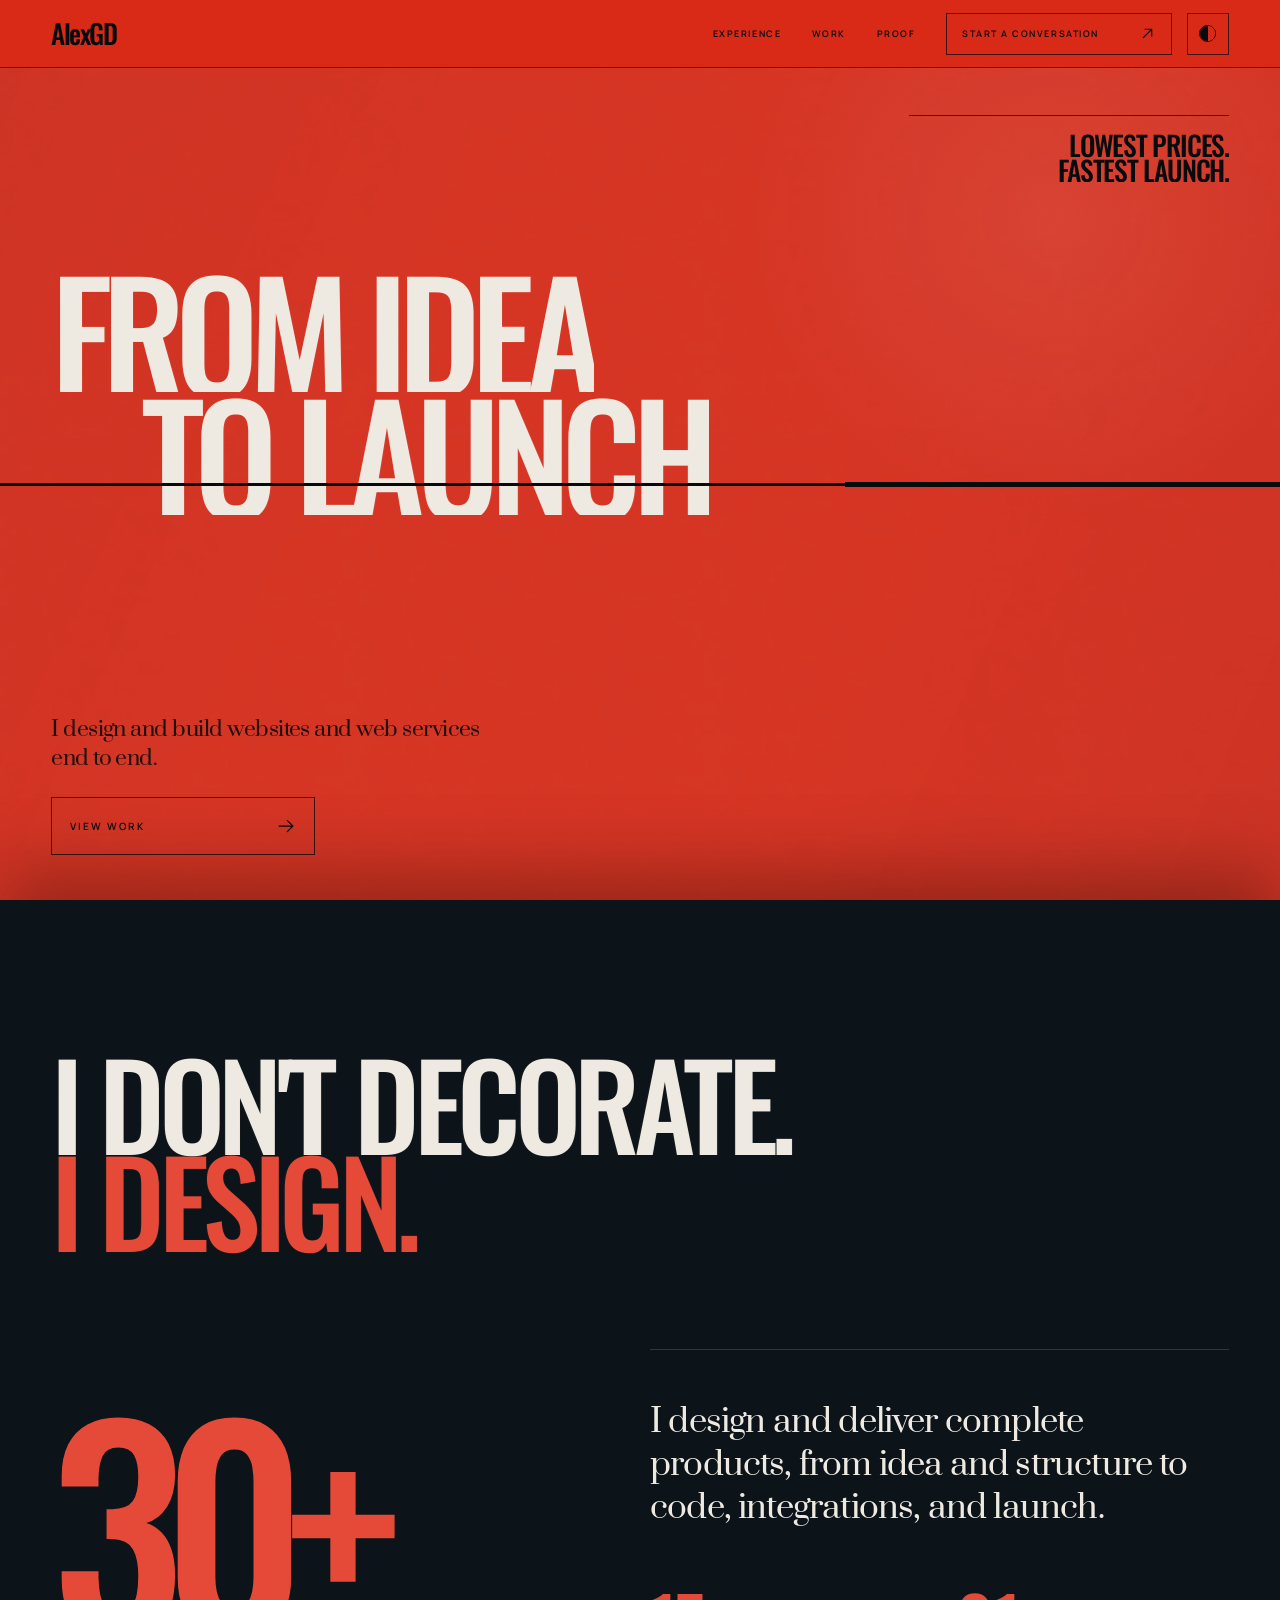
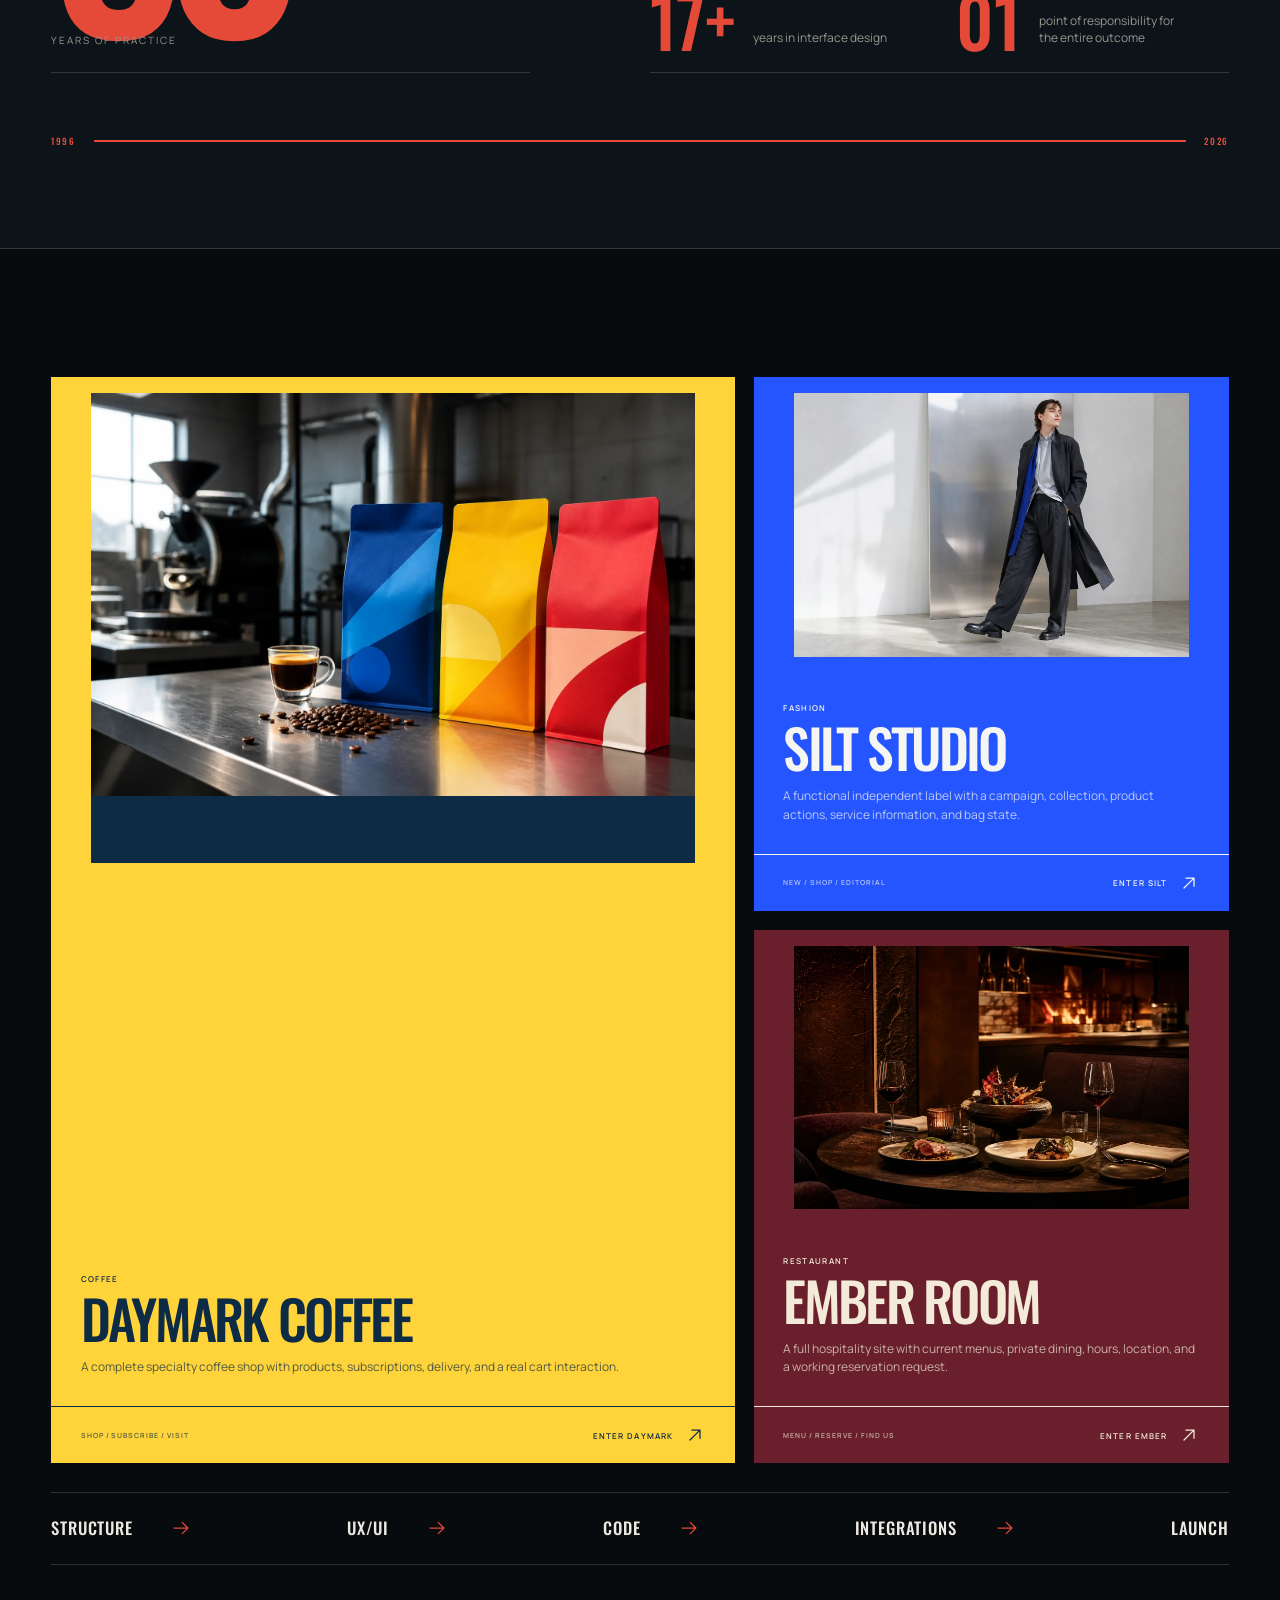
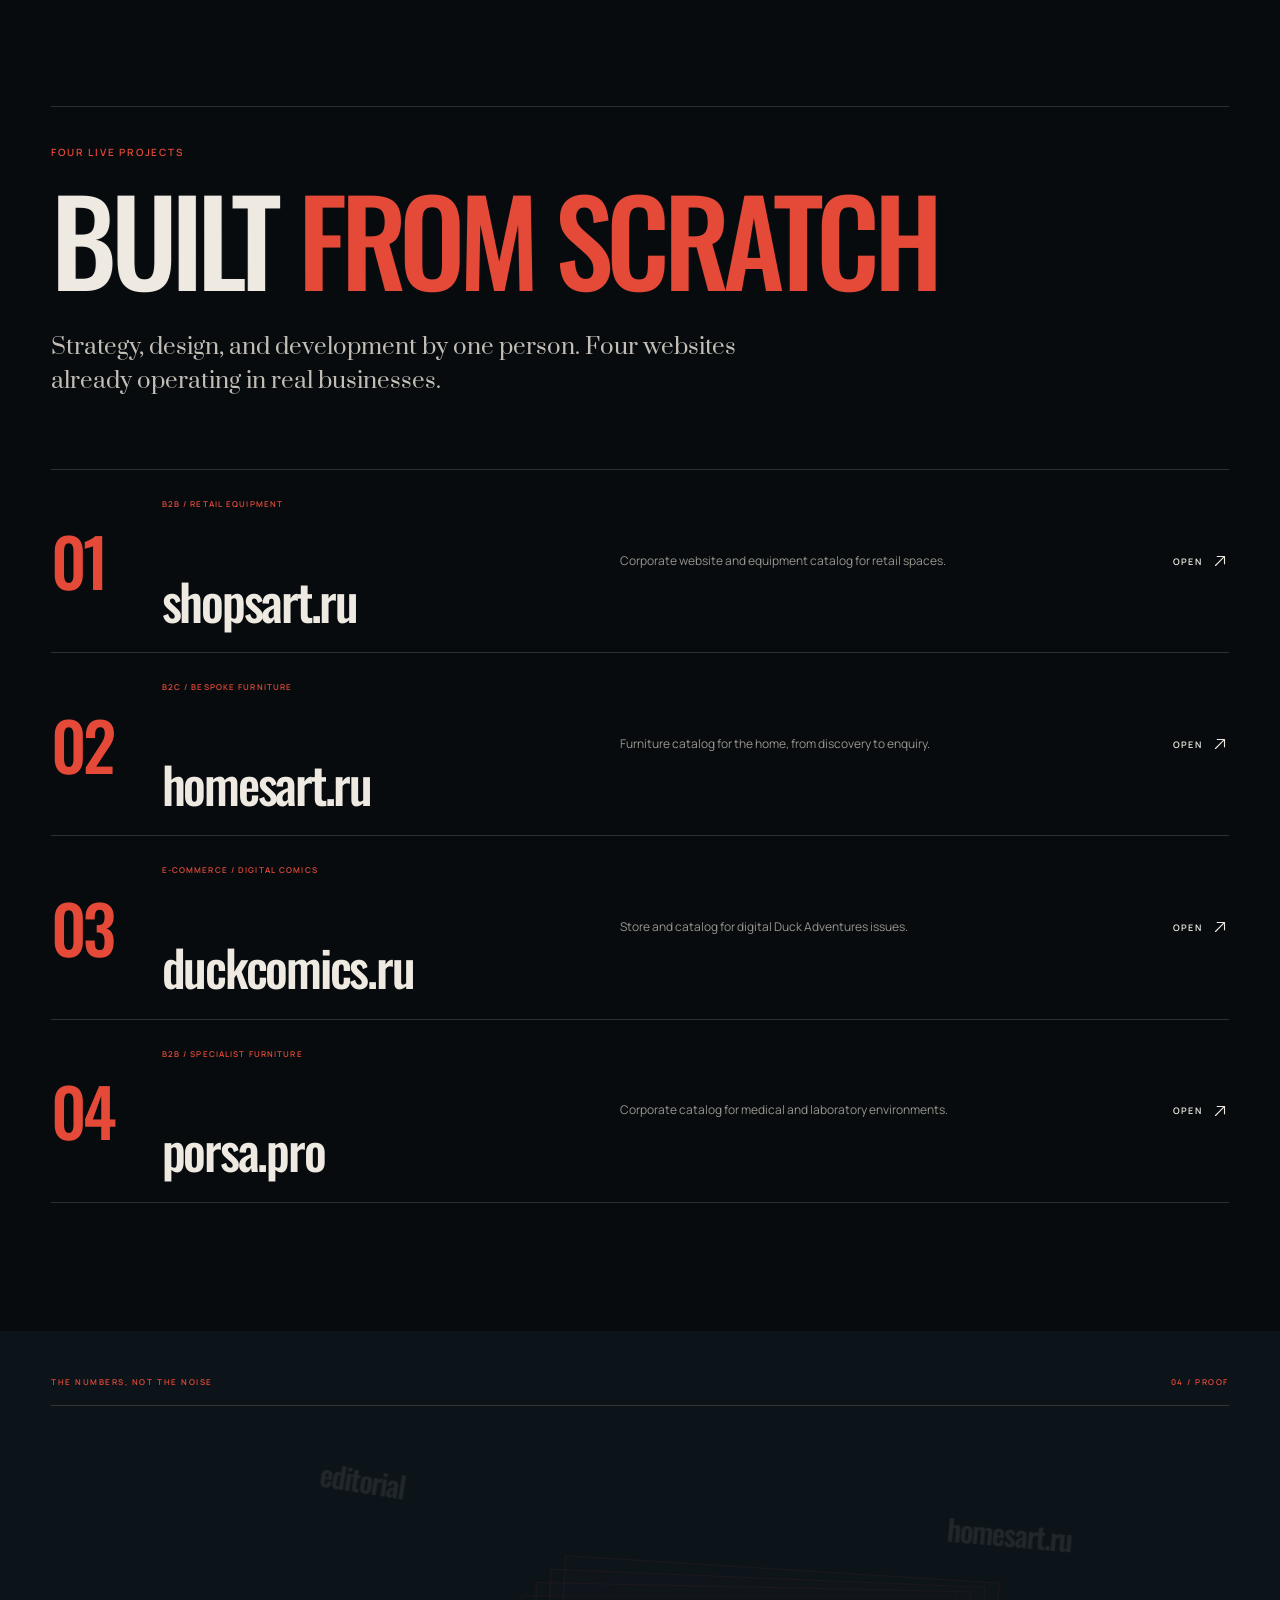
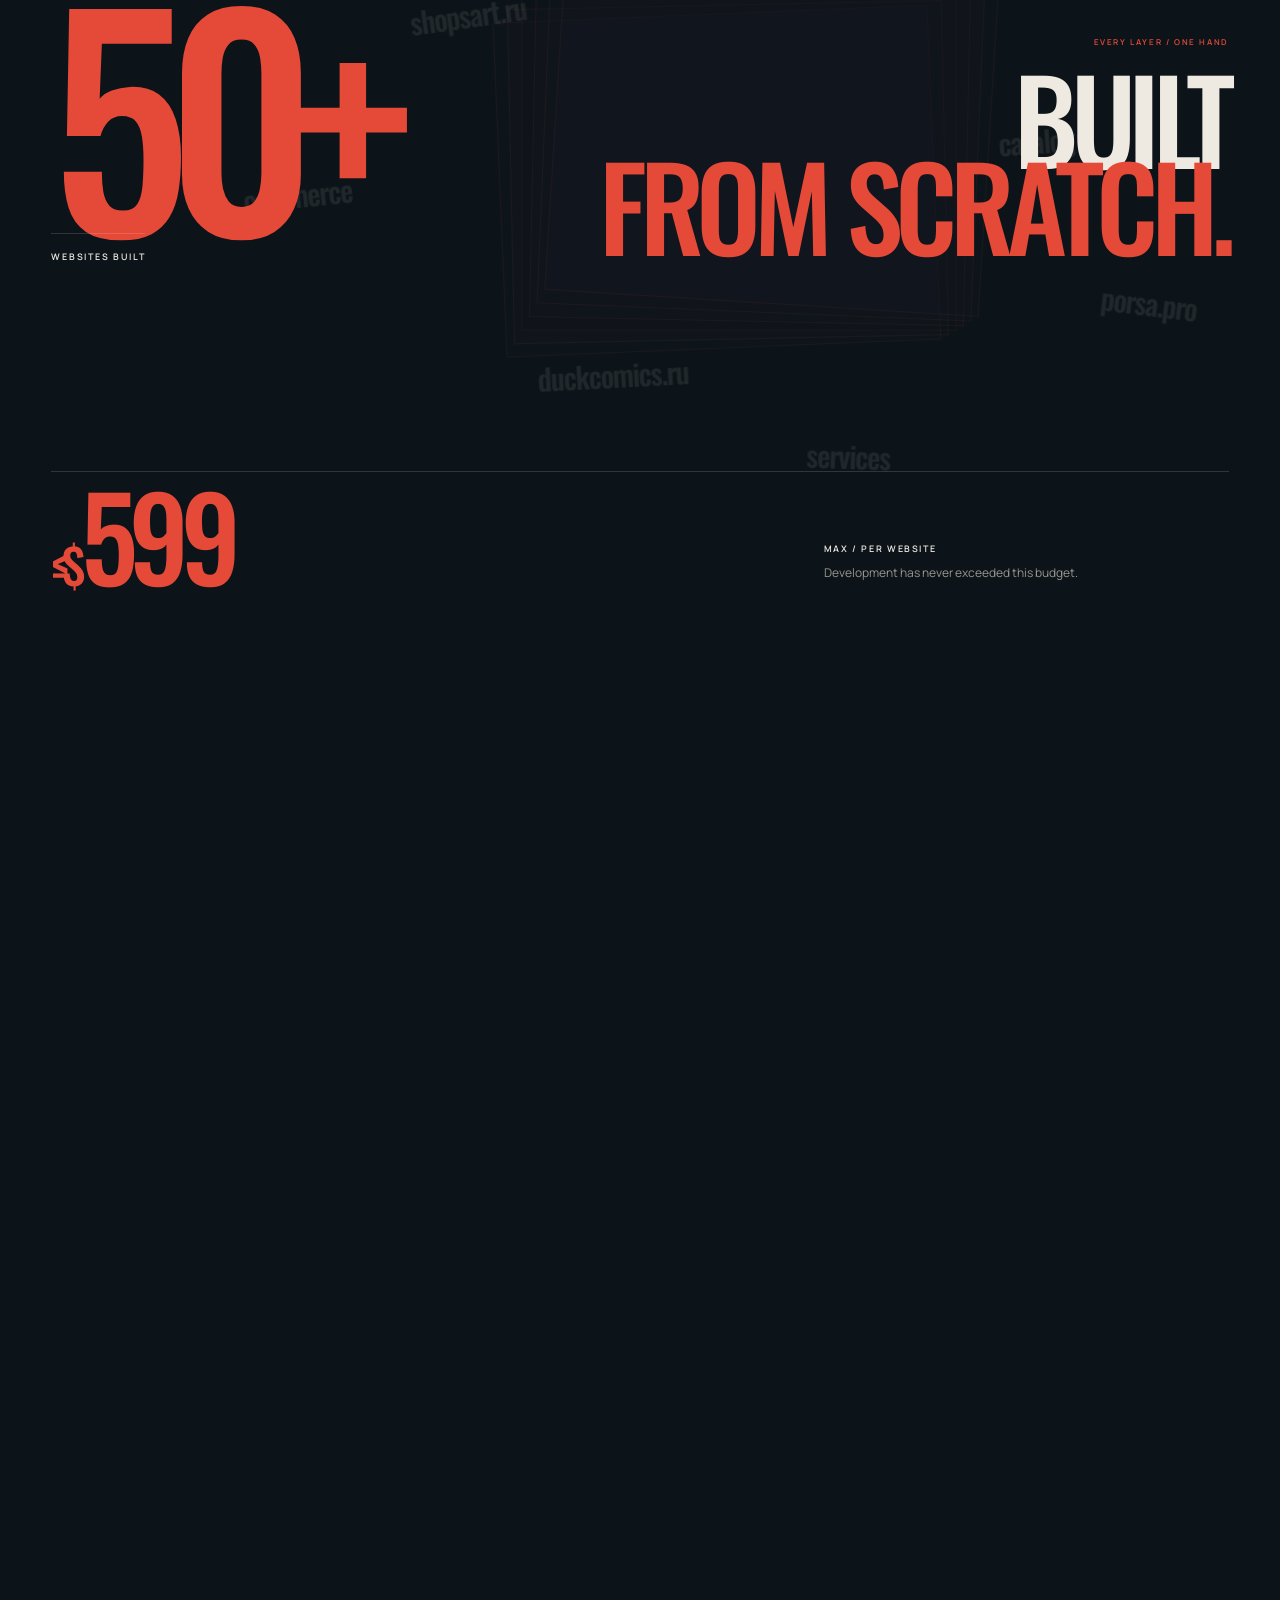
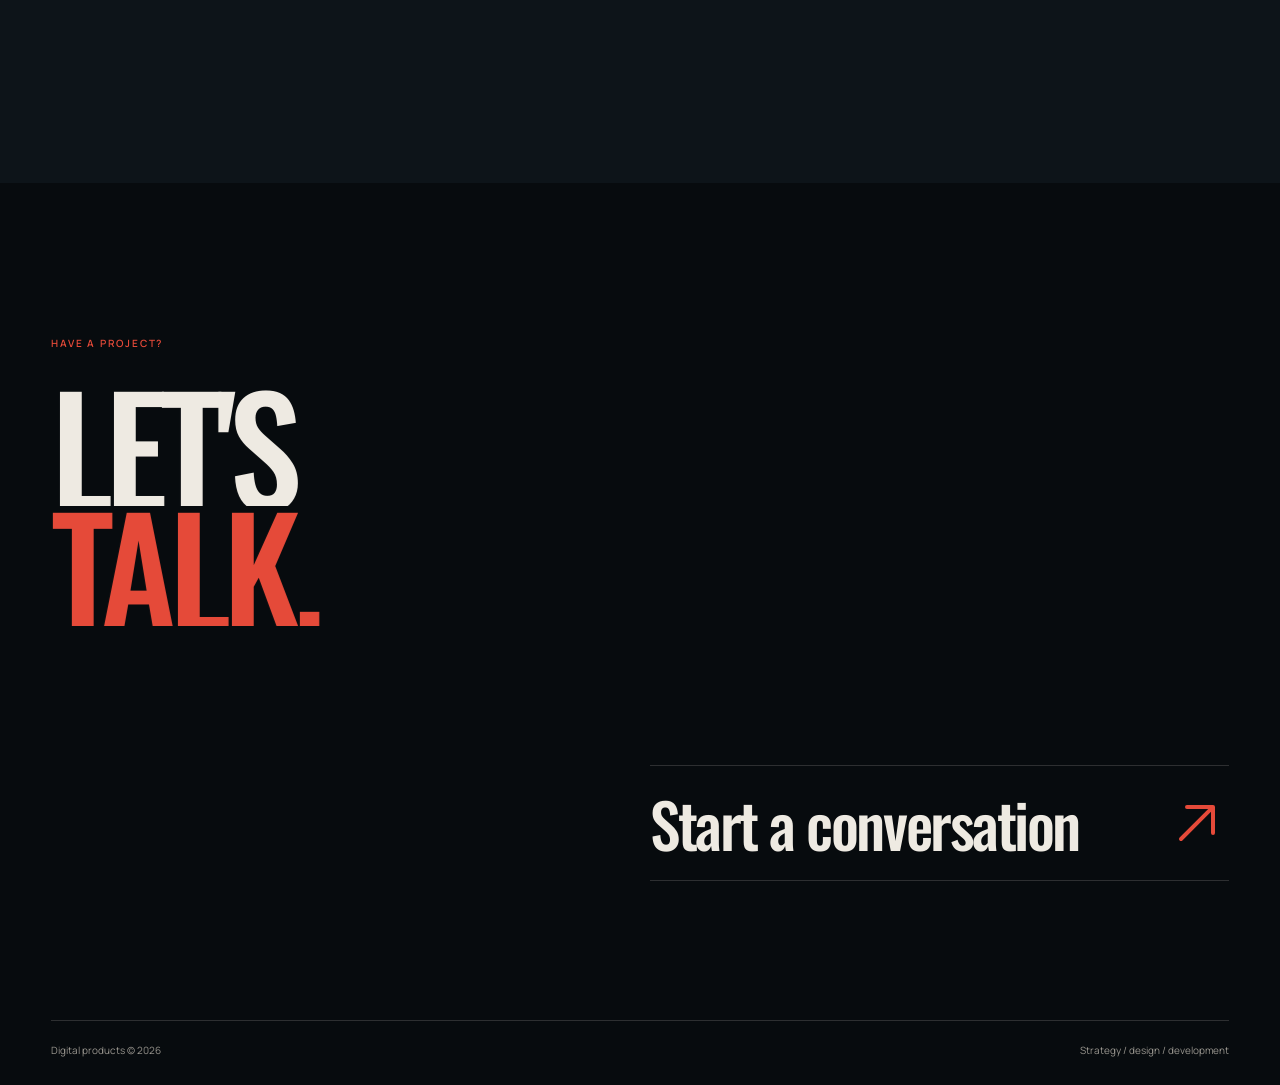
==== commit 8f6a3be6: "Publish simplified Concept Lab entry" ====
--- a/index.html
+++ b/index.html
@@ -27,8 +27,8 @@
     <meta name="twitter:description" content="I design and build websites and web services end to end." />
     <meta name="twitter:image" content="https://alexden09-boop.github.io/og.png" />
     <title>From Idea to Launch | Websites and Web Services</title>
-    <script type="module" crossorigin src="/assets/index-CxvtiZFn.js"></script>
-    <link rel="stylesheet" crossorigin href="/assets/index-DfFWCVv_.css">
+    <script type="module" crossorigin src="/assets/index-BGSd84wd.js"></script>
+    <link rel="stylesheet" crossorigin href="/assets/index-BOTQ2Ihb.css">
   </head>
   <body>
     <div id="root"></div>
--- a/assets/index-BOTQ2Ihb.css
+++ b/assets/index-BOTQ2Ihb.css
@@ -0,0 +1 @@
+@font-face{font-family:Manrope;src:url(/fonts/manrope-400.ttf) format("truetype");font-weight:400;font-style:normal;font-display:swap}@font-face{font-family:Manrope;src:url(/fonts/manrope-600.ttf) format("truetype");font-weight:600;font-style:normal;font-display:swap}@font-face{font-family:Oswald;src:url(/fonts/oswald-500.ttf) format("truetype");font-weight:500;font-style:normal;font-display:swap}@font-face{font-family:Prata;src:url(/fonts/prata-400.ttf) format("truetype");font-weight:400;font-style:normal;font-display:swap}:root{color:#eeeae2;background:#070b0e;font-family:Manrope,Arial,sans-serif;font-synthesis:none;--red: #e54a39;--red-deep: #741a13;--ink: #070b0e;--ink-raised: #0d1419;--navy: #0a1822;--paper: #eeeae2;--muted: #98958e;--line: rgba(238, 234, 226, .16);--display: "Oswald", "Arial Narrow", sans-serif;--serif: "Prata", Georgia, serif;--page-pad: clamp(24px, 4vw, 72px);--ease-enter: cubic-bezier(.22, 1, .36, 1);--ease-move: cubic-bezier(.32, .72, 0, 1);--ease-cut: cubic-bezier(.16, 1, .3, 1);--ease-mount: cubic-bezier(.22, .78, .18, 1);--ease-impact: cubic-bezier(.18, .92, .2, 1.08)}*{box-sizing:border-box}html{color-scheme:dark;background:var(--ink);overflow-x:clip}body{margin:0;min-width:0;min-height:100dvh;background:var(--ink);color:var(--paper);overflow-x:clip;-webkit-font-smoothing:antialiased}button,input,textarea{font:inherit}button,a{color:inherit}button{border:0;cursor:pointer}img{display:block;max-width:100%}::selection{color:var(--paper);background:var(--red)}.section-shell{width:min(100%,1600px);margin:0 auto;padding-inline:var(--page-pad)}main{position:relative;isolation:isolate}.scroll-counter{font-variant-numeric:tabular-nums lining-nums}.scroll-route{position:absolute;z-index:42;inset:0 auto auto 0;overflow:hidden;pointer-events:none;contain:layout paint style}.scroll-route__map{position:absolute;top:0;right:0;bottom:0;left:0;overflow:visible}.scroll-route__rail,.scroll-route__progress{vector-effect:non-scaling-stroke;stroke-linecap:round;stroke-linejoin:round}.scroll-route__rail{stroke:var(--red);stroke-width:1;stroke-dasharray:2 11;opacity:.16}.scroll-route__progress{stroke:var(--red);stroke-width:3}.scroll-route.is-tracing .route-head{will-change:transform}.route-node{position:absolute;display:flex;align-items:center;gap:10px;color:var(--red);opacity:.24;transform:translate3d(-5px,-50%,0) scale(.84);transform-origin:0 50%;transition:opacity .18s var(--ease-enter),transform .26s var(--ease-move)}.route-node--right{flex-direction:row-reverse;transform:translate3d(calc(-100% + 5px),-50%,0) scale(.84);transform-origin:100% 50%}.route-node i{flex:0 0 7px;width:7px;height:7px;background:var(--ink);border:1.5px solid var(--red);border-radius:50%;box-shadow:0 0 0 4px #e54a3914}.route-node b{padding:5px 7px;color:#ff705d;background:#070b0ec7;border:1px solid rgba(229,74,57,.32);font:500 7px/1 var(--display);letter-spacing:.15em;white-space:nowrap}.route-node.is-passed{opacity:.72;transform:translate3d(0,-50%,0) scale(1)}.route-node--right.is-passed{transform:translate3d(-100%,-50%,0) scale(1)}.route-node.is-current{opacity:1}.route-node.is-current i{background:var(--red);box-shadow:0 0 0 7px #e54a3921}.route-head{position:absolute;width:24px;height:24px;transform-origin:50% 50%}.route-head__shape,.route-head>b,.route-head>em{position:absolute;display:block;left:50%;top:50%}.route-head__shape{opacity:0;transform:translate3d(-50%,-50%,0) scale(.72);transition:opacity .16s var(--ease-enter),transform .24s var(--ease-move)}.route-head__shape--trace{width:8px;height:8px;background:#ff6a55;border:1px solid #ff9b8d;border-radius:50%;box-shadow:0 0 0 5px #e54a392e;opacity:1;transform:translate3d(-50%,-50%,0) scale(1)}.route-head__shape--graph{width:12px;height:12px;background:var(--ink);border:1.5px solid var(--red);border-radius:50%}.route-head__shape--frame{width:11px;height:11px;background:transparent;border:1.5px solid #ff6a55;transform:translate3d(-50%,-50%,0) rotate(45deg) scale(.72);box-shadow:0 0 0 4px #e54a3921}.route-head__shape--data{width:13px;height:3px;background:#ff6a55;box-shadow:-7px 0 #ff6a557a,-14px 0 #ff6a5533}.route-head__shape--logic{width:8px;height:8px;background:var(--red);border:1px solid var(--paper);border-radius:50%;box-shadow:0 0 0 3px var(--ink),0 0 0 6px #e54a3966}.route-head__shape--arrow{width:15px;height:12px;background:#ff6a55;clip-path:polygon(0 0,100% 50%,0 100%,25% 50%)}.route-head>b,.route-head>em{width:22px;height:1px;background:#ff705d8f;opacity:0;transition:opacity .18s var(--ease-enter),transform .24s var(--ease-move)}.route-head>b{transform:translate3d(-50%,-50%,0)}.route-head>em{transform:translate3d(-50%,-50%,0) rotate(90deg)}.scroll-route:not([data-mode=trace]) .route-head__shape--trace{opacity:0;transform:translate3d(-50%,-50%,0) scale(.72)}.scroll-route[data-mode=graph] .route-head__shape--graph,.scroll-route[data-mode=frame] .route-head__shape--frame,.scroll-route[data-mode=data] .route-head__shape--data,.scroll-route[data-mode=logic] .route-head__shape--logic,.scroll-route[data-mode=arrow] .route-head__shape--arrow{opacity:1;transform:translate3d(-50%,-50%,0) scale(1)}.scroll-route[data-mode=frame] .route-head__shape--frame{transform:translate3d(-50%,-50%,0) rotate(45deg) scale(1)}.scroll-route[data-mode=graph] .route-head>b,.scroll-route[data-mode=graph] .route-head>em{opacity:1}.skip-link{position:fixed;z-index:300;top:10px;left:12px;padding:10px 14px;color:var(--ink);background:var(--paper);transform:translateY(-160%)}.skip-link:focus{transform:translateY(0)}#about,#projects,#process,#contact{scroll-margin-top:64px}.project-transition{position:fixed;z-index:240;top:0;right:0;bottom:0;left:0;visibility:hidden;pointer-events:none;display:grid;grid-template-columns:auto minmax(0,1fr);align-items:end;gap:clamp(28px,6vw,100px);padding:clamp(28px,6vw,96px);color:var(--paper);background:var(--red);transform:translate3d(0,101%,0);transition:transform .36s var(--ease-move),visibility 0s linear .36s}.project-transition.is-active{visibility:visible;pointer-events:auto;transform:translateZ(0);transition:transform .36s var(--ease-move),visibility 0s}.project-transition>span{font:500 clamp(8rem,21vw,22rem)/.7 var(--display);letter-spacing:-.08em;opacity:.34}.project-transition>div{min-width:0;padding-bottom:clamp(6px,1vw,14px);opacity:0;transform:translate3d(0,24px,0);transition:opacity .18s var(--ease-cut),transform .24s var(--ease-cut)}.project-transition.is-active>div{opacity:1;transform:translateZ(0);transition-delay:.11s}.project-transition small{display:block;margin-bottom:clamp(14px,2vw,28px);color:var(--ink);font-size:9px;font-weight:600;letter-spacing:.18em}.project-transition strong{display:block;font:500 clamp(4rem,10vw,10rem)/.82 var(--display);letter-spacing:-.055em;overflow-wrap:anywhere}.site-header{position:fixed;z-index:100;inset:0 0 auto;height:64px;display:grid;grid-template-columns:1fr auto;align-items:center;padding-inline:var(--page-pad);background:#070b0ef0;border-bottom:1px solid var(--line)}.site-mark{justify-self:start;display:flex;align-items:baseline;gap:12px;padding:10px 0;background:transparent}.site-mark strong{font:500 24px/1 var(--display);letter-spacing:-.04em}.site-mark span{color:var(--muted);font-size:9px;letter-spacing:.18em}.site-header nav{display:flex;align-items:center;gap:clamp(22px,3vw,46px)}.site-header nav button{position:relative;display:inline-flex;align-items:center;gap:8px;padding:13px 0 11px;background:transparent;font-size:10px;font-weight:600;letter-spacing:.14em}.site-header nav button span{color:var(--red);font-size:8px}.site-header nav button:after{content:"";position:absolute;inset:auto 0 6px;height:1px;background:var(--red);transform:scaleX(0);transform-origin:0 50%;transition:transform .16s var(--ease-enter)}.menu-button{display:none;width:44px;height:44px;place-items:center;background:transparent;border:1px solid var(--line)}.hero-cover{position:relative;min-height:100dvh;padding-top:64px;display:grid;grid-template-columns:53% 47%;overflow:hidden;isolation:isolate;background:var(--ink)}.hero-cover:after{content:"";position:absolute;z-index:20;top:64px;right:0;bottom:0;left:0;pointer-events:none;opacity:.045;background:url(/assets/editorial-grain.webp) 0 0 / 360px 360px}.hero-opening{display:none}.hero-poster,.hero-case{position:relative;min-height:calc(100dvh - 64px);overflow:hidden}.hero-poster{isolation:isolate;display:grid;grid-template-rows:1fr;background:var(--red-deep)}.hero-poster__field{position:absolute;z-index:0;top:0;right:0;bottom:0;left:0;overflow:hidden;pointer-events:none;background:linear-gradient(90deg,rgba(238,234,226,.055) 1px,transparent 1px) 0 0 / 12.5% 100%,linear-gradient(rgba(238,234,226,.045) 1px,transparent 1px) 0 0 / 100% 12.5%,linear-gradient(126deg,transparent 0 53%,rgba(7,11,14,.12) 53.1% 69%,transparent 69.1%),radial-gradient(circle at 78% 38%,rgba(238,234,226,.08),transparent 34%),linear-gradient(135deg,#6d1711,#a32c20 48%,#741a13);transform-origin:70% 46%}.hero-poster__field:before{content:"";position:absolute;top:13%;right:-18%;width:min(64vw,720px);aspect-ratio:1;border:1px solid rgba(238,234,226,.2);border-radius:50%;box-shadow:0 0 0 clamp(34px,4vw,70px) #eeeae209,0 0 0 clamp(82px,9vw,150px) #070b0e0e}.hero-poster__field:after{content:"";position:absolute;left:7%;right:7%;bottom:8%;height:1px;background:#eeeae257;box-shadow:0 -7px #eeeae20f}.hero-field__orbit{position:absolute;top:28%;right:15%;width:clamp(92px,14vw,210px);aspect-ratio:1;border:1px solid rgba(238,234,226,.26);border-radius:50%}.hero-field__orbit:before,.hero-field__orbit:after{content:"";position:absolute;left:50%;top:50%;background:#eeeae257;transform:translate3d(-50%,-50%,0)}.hero-field__orbit:before{width:calc(100% + 42px);height:1px}.hero-field__orbit:after{width:1px;height:calc(100% + 42px)}.hero-field__axis{position:absolute;top:-8%;right:31%;width:1px;height:116%;background:#eeeae229;transform:rotate(24deg);transform-origin:50% 50%}.hero-field__axis:after{content:"";position:absolute;top:19%;left:-4px;width:9px;height:9px;background:var(--paper);border-radius:50%;box-shadow:0 0 0 6px #eeeae214}.hero-field__code{position:absolute;top:8%;right:4%;color:#eeeae294;font:500 7px/1 var(--display);letter-spacing:.24em;writing-mode:vertical-rl}.hero-poster__content{position:relative;z-index:3;grid-row:1;align-self:center;width:100%;padding:clamp(28px,5vh,58px) clamp(24px,3vw,48px) clamp(30px,5vh,58px) var(--page-pad)}.hero-kicker{margin:0 0 clamp(12px,1.8vh,20px);font-size:10px;font-weight:600;letter-spacing:.18em}.hero-trace{display:block;width:min(190px,42%);height:2px;margin-bottom:clamp(18px,2.5vh,27px);background:var(--paper);transform-origin:0 50%}.hero-poster h1{margin:0;font:500 clamp(4.25rem,min(8.2vw,12.5vh),7.8rem)/.84 var(--display);letter-spacing:-.052em;text-transform:uppercase}.hero-title-line{display:block;overflow:hidden}.hero-title-line>span{display:block;white-space:nowrap}.hero-lead{max-width:480px;margin:clamp(24px,3.4vh,38px) 0 0;font:clamp(1.15rem,1.65vw,1.7rem)/1.34 var(--serif);letter-spacing:-.02em}.hero-actions{display:flex;align-items:center;gap:24px;margin-top:clamp(24px,3.6vh,40px)}.primary-action,.secondary-action{min-height:50px;white-space:nowrap;transition:transform .14s var(--ease-impact)}.primary-action{position:relative;isolation:isolate;min-width:196px;display:inline-flex;align-items:center;justify-content:space-between;gap:24px;padding:0 16px;overflow:hidden;color:var(--paper);background:#480f0a47;border:1px solid rgba(238,234,226,.72);font-size:11px;transition:color .18s var(--ease-enter),border-color .18s var(--ease-enter),transform .14s var(--ease-impact)}.primary-action:before{content:"";position:absolute;z-index:-1;top:0;right:0;bottom:0;left:0;background:var(--paper);transform:translate3d(0,102%,0);transition:transform .24s var(--ease-move)}.action-label{position:relative;z-index:1}.action-arrow{position:relative;z-index:1;width:21px;height:21px;overflow:hidden}.action-arrow>span{display:flex;width:42px;transform:translateZ(0);transition:transform .23s var(--ease-move)}.action-arrow svg{flex:0 0 21px}.secondary-action{position:relative;display:inline-flex;align-items:center;gap:9px;padding:0;background:transparent;border-bottom:1px solid rgba(238,234,226,.28);font-size:11px}.secondary-action:after{content:"";position:absolute;inset:auto 0 -1px;height:1px;background:var(--paper);transform:scaleX(.22);transform-origin:0 50%;transition:transform .24s var(--ease-move)}.secondary-action svg{opacity:.72;transform:translate3d(-4px,0,0);transition:opacity .18s var(--ease-enter),transform .23s var(--ease-move)}.primary-action:active:not(:focus-visible),.secondary-action:active:not(:focus-visible){transform:scale(.98);transition-duration:.14s}.hero-case{height:calc(100dvh - 64px);display:grid;grid-template-rows:minmax(0,20%) minmax(0,27%) minmax(0,53%);background:var(--navy);perspective:1600px}.hero-film{position:relative;z-index:1;grid-row:1;align-self:stretch;min-height:0;margin:0 4% 0 9%;display:grid;grid-template-columns:repeat(3,1fr);gap:8px;padding:11px 10px;background:#11171b;border-block:9px solid #11171b;transform:rotate(.8deg)}.hero-film span{position:relative;overflow:hidden;background:linear-gradient(90deg,transparent 49.5%,rgba(238,234,226,.16) 49.5% 50.5%,transparent 50.5%),linear-gradient(transparent 49.5%,rgba(238,234,226,.12) 49.5% 50.5%,transparent 50.5%),linear-gradient(135deg,#1b2730,#0b1116);border:1px solid rgba(238,234,226,.13)}.hero-film span:before{content:attr(data-frame);position:absolute;z-index:2;left:9px;bottom:8px;color:#eeeae29e;font:500 7px/1 var(--display);letter-spacing:.18em}.hero-film span:after{content:"";position:absolute;top:18%;right:12%;width:44%;height:52%;border:1px solid rgba(229,74,57,.62);transform:skew(-12deg)}.hero-film span:nth-child(2){background-position:18px 0,0 12px,0 0}.hero-film span:nth-child(2):after{inset:22% 21% auto auto;width:34%;height:34%;border-radius:50%;transform:none;box-shadow:0 0 0 12px #e54a3914}.hero-film span:nth-child(3){background-position:-12px 0,0 -9px,0 0}.hero-film span:nth-child(3):after{top:16%;right:15%;width:12%;height:62%;border-width:0 1px;transform:rotate(28deg)}.hero-case__heading{position:relative;z-index:3;grid-row:2;align-self:center;min-height:0;margin:0 6% 0 8%;display:grid;grid-template-columns:.78fr 1.22fr;align-items:center;gap:clamp(16px,1.8vw,24px)}.hero-case__heading strong{color:var(--red);font:500 clamp(7rem,min(14vw,24vh),14rem)/.82 var(--display);letter-spacing:-.07em}.hero-case__copy{min-width:0;align-self:center}.hero-case__heading h2{margin:0;font:clamp(1.9rem,min(3.65vw,6vh),4.1rem)/1.01 var(--serif);letter-spacing:-.035em}.hero-case__meta{max-width:100%;margin:clamp(8px,1.4vh,14px) 0 0;color:var(--red);font-size:8px;font-weight:600;line-height:1.35;letter-spacing:.08em}.hero-dashboard{position:relative;z-index:3;grid-row:3;align-self:stretch;min-height:0;margin:0 5% 4.5% 9%;padding:2.8%;overflow:hidden;background:#0d2438f0;border:1px solid rgba(238,234,226,.13)}.hero-dashboard img{width:100%;height:100%;object-fit:contain;object-position:center;transition:transform .15s var(--ease-enter)}.hero-film-code{position:absolute;z-index:5;inset:2% 1.5% 2% auto;display:flex;flex-direction:column;align-items:center;justify-content:space-between;color:var(--muted);font:8px/1 var(--display);letter-spacing:.18em}.hero-film-code span{writing-mode:vertical-rl}.hero-person{position:absolute;z-index:7;inset:64px auto 0 30%;width:31%;pointer-events:none;overflow:hidden}.hero-person img{position:absolute;left:50%;bottom:-34%;height:112%;width:auto;max-width:none;transform:translate(-50%)}.hero-seam{position:absolute;z-index:8;top:58px;bottom:-2%;left:50.4%;width:clamp(54px,6vw,96px);height:calc(100% - 50px);object-fit:cover;opacity:.46;pointer-events:none}.hero-cover--without-portrait .hero-poster__content{width:100%}.experience{position:relative;padding:clamp(110px,12vw,185px) 0 clamp(82px,8vw,126px);background:var(--ink-raised);border-bottom:1px solid var(--line);overflow:hidden}.experience__heading h2,.proof__heading h2,.footer-title h2{margin:0;font:500 clamp(4.5rem,9.2vw,9.3rem)/.82 var(--display);letter-spacing:-.055em}.experience__heading h2 span,.proof__heading h2 span,.footer-line--accent{color:var(--red)}.experience__body{display:grid;grid-template-columns:repeat(12,1fr);gap:20px;align-items:end;margin-top:clamp(65px,8vw,120px)}.experience__number{grid-column:1 / span 5;display:grid;align-content:end;min-height:300px;border-bottom:1px solid var(--line)}.experience__number strong{color:var(--red);font:500 clamp(10rem,21vw,21rem)/.7 var(--display);letter-spacing:-.08em}.experience__number span{padding:22px 0 25px;color:var(--muted);font-size:10px;letter-spacing:.2em}.experience__story{grid-column:7 / span 6;align-self:stretch;display:flex;flex-direction:column;justify-content:space-between;border-top:1px solid var(--line);border-bottom:1px solid var(--line);padding:clamp(30px,4vw,62px) 0 25px}.experience__story>p{max-width:650px;margin:0;font:clamp(1.55rem,2.55vw,2.8rem)/1.32 var(--serif);letter-spacing:-.025em}.experience__facts{display:grid;grid-template-columns:repeat(2,minmax(0,1fr));gap:34px;margin-top:60px}.experience__facts article{display:grid;grid-template-columns:auto 1fr;align-items:end;gap:18px}.experience__facts strong{color:var(--red);font:500 clamp(3.6rem,5.5vw,6rem)/.8 var(--display)}.experience__facts span{max-width:150px;color:var(--muted);font-size:12px;line-height:1.45}.experience__axis{display:grid;grid-template-columns:auto minmax(0,1fr) auto;align-items:center;gap:18px;margin:clamp(45px,5vw,76px) 0 0;color:var(--red);font:500 9px/1 var(--display);letter-spacing:.18em}.experience__axis i{display:block;height:2px;background:var(--red);transform-origin:0 50%}.work-archive{padding:clamp(100px,10vw,155px) 0;background:var(--ink);overflow:hidden}.concept-entry__choices{display:grid;grid-template-columns:1.12fr .86fr 1.02fr;margin-top:clamp(34px,4vw,58px);border-block:1px solid var(--line)}.concept-entry__choices button{position:relative;isolation:isolate;min-width:0;min-height:clamp(118px,10vw,158px);display:grid;grid-template-columns:auto minmax(0,1fr) auto;align-items:center;gap:clamp(14px,2vw,30px);padding:20px clamp(16px,2vw,30px);color:var(--paper);background:transparent;border-right:1px solid var(--line);overflow:hidden;text-align:left}.concept-entry__choices button:last-child{border-right:0}.concept-entry__choices button:before{content:"";position:absolute;z-index:-1;top:0;right:0;bottom:0;left:0;background:var(--red);transform:translate3d(0,101%,0);transition:transform .24s var(--ease-move)}.concept-entry__choices button>span{color:var(--red);font:500 12px/1 var(--display);letter-spacing:.08em;transition:color .16s var(--ease-enter)}.concept-entry__choices strong{min-width:0;font:500 clamp(2rem,3.2vw,3.4rem)/.92 var(--display);letter-spacing:-.04em}.concept-entry__choices svg{color:var(--red);transition:color .16s var(--ease-enter),transform .18s var(--ease-move)}.concept-entry__choices button:active:not(:focus-visible){transform:scale(.985)}.discipline-line{margin-top:clamp(20px,2.2vw,34px);padding-block:clamp(18px,2vw,28px);border-block:1px solid var(--line);overflow:hidden}.discipline-line__track{display:flex;align-items:center;justify-content:space-between;gap:clamp(22px,3vw,52px);min-width:max-content}.discipline-line span{display:inline-flex;align-items:center;gap:clamp(22px,3vw,52px);color:var(--paper);font:500 clamp(.86rem,1.3vw,1.2rem)/1 var(--display);letter-spacing:.05em;white-space:nowrap}.discipline-line svg{width:20px;height:20px;color:var(--red)}.live-heading{margin-top:clamp(105px,11vw,170px);padding-top:clamp(30px,3vw,46px);border-top:1px solid var(--line)}.live-heading>p:first-child{margin:0 0 31px;color:var(--red);font-size:10px;font-weight:600;letter-spacing:.18em}.live-heading h2{margin:0;font:500 clamp(4.5rem,9.2vw,9.3rem)/.82 var(--display);letter-spacing:-.055em}.live-heading h2 span{color:var(--red)}.live-heading__lead{max-width:630px;margin:clamp(30px,3.5vw,52px) 0 0;color:#c2beb6;font:clamp(1.15rem,1.75vw,1.55rem)/1.5 var(--serif)}.live-sites{position:relative;display:grid;grid-template-columns:repeat(2,minmax(0,1fr));margin-top:clamp(58px,6vw,92px);border-top:1px solid var(--line);border-left:1px solid var(--line)}.project-data-bus{position:absolute;z-index:5;top:-35px;right:0;left:0;height:26px;display:grid;grid-template-columns:auto repeat(4,minmax(30px,1fr)) auto;align-items:center;gap:10px;color:var(--red);font:500 7px/1 var(--display);letter-spacing:.14em;pointer-events:none}.project-data-bus:before{content:"";position:absolute;z-index:-1;right:78px;left:74px;top:50%;height:1px;background:#e54a3957;transform:scaleX(0);transform-origin:0 50%}.project-data-bus i{justify-self:center;width:7px;height:7px;background:var(--ink);border:1px solid var(--red);border-radius:50%;opacity:.28;transform:scale(.7)}.project-data-bus span,.project-data-bus b{padding:4px 6px;background:var(--ink);font-weight:500;white-space:nowrap}.live-site{min-width:0}.live-site a{position:relative;min-height:clamp(240px,21vw,330px);display:grid;grid-template-columns:auto minmax(0,1fr);grid-template-rows:auto 1fr auto;gap:22px 26px;padding:clamp(24px,2.5vw,38px);border-right:1px solid var(--line);border-bottom:1px solid var(--line);overflow:hidden;text-decoration:none;transform-style:preserve-3d;backface-visibility:hidden}.live-site a:before{content:"";position:absolute;top:0;right:0;bottom:0;left:0;z-index:0;background:var(--red);transform:translate3d(0,102%,0);transition:transform .24s var(--ease-move)}.live-site a>*{position:relative;z-index:1}.live-site__index{color:var(--red);font:500 clamp(3.8rem,5vw,5.6rem)/.8 var(--display);letter-spacing:-.06em;transition:color .15s var(--ease-enter),transform .15s var(--ease-enter)}.live-site__copy{grid-column:2;grid-row:1 / span 2;align-self:end;min-width:0}.live-site__copy p{margin:0 0 16px;color:var(--red);font-size:8px;font-weight:600;line-height:1.4;letter-spacing:.14em;transition:color .22s var(--ease-enter)}.live-site__copy h3{margin:0;font:500 clamp(2.35rem,4vw,4.4rem)/.95 var(--display);letter-spacing:-.045em;overflow-wrap:anywhere}.live-site__copy span{display:block;max-width:410px;margin-top:19px;color:var(--muted);font-size:12px;line-height:1.55;transition:color .22s var(--ease-enter)}.live-site a>.live-site__echo{position:absolute;z-index:0;right:-.04em;bottom:-.2em;max-width:none;color:var(--paper);font:500 clamp(5.8rem,9vw,10rem)/.72 var(--display);letter-spacing:-.065em;white-space:nowrap;opacity:0;pointer-events:none;transform:translate3d(11%,18%,0);transition:opacity .18s var(--ease-enter),transform .28s var(--ease-move)}.live-site__action{grid-column:2;align-self:end;display:inline-flex;align-items:center;gap:9px;font-size:9px;font-weight:600;letter-spacing:.14em}.live-site__action svg{transition:transform .15s var(--ease-enter)}.proof{padding:clamp(110px,12vw,185px) 0;background:var(--ink-raised);overflow:hidden}.proof__heading>p{margin:0 0 31px;color:var(--red);font-size:10px;font-weight:600;letter-spacing:.18em}.proof__stats{display:grid;grid-template-columns:repeat(2,minmax(0,1fr));margin-top:clamp(78px,8vw,120px);border-top:1px solid var(--line);border-left:1px solid var(--line)}.proof-stat{position:relative;isolation:isolate;min-height:clamp(390px,38vw,560px);display:flex;flex-direction:column;justify-content:space-between;gap:50px;padding:clamp(28px,3vw,46px);border-right:1px solid var(--line);border-bottom:1px solid var(--line);overflow:hidden}.proof-stat:before{content:"";position:absolute;z-index:-1;top:0;right:0;bottom:0;left:0;background:var(--red);transform:translate3d(0,101%,0);transition:transform .36s var(--ease-move)}.proof-stat:after{content:"";position:absolute;top:0;right:0;width:34%;height:2px;background:var(--red);transform:scaleX(0);transform-origin:100% 50%;transition:transform .36s var(--ease-cut)}.proof-stat__value{min-width:0;display:flex;align-items:baseline;color:var(--red);font:500 clamp(7rem,13vw,13.5rem)/.72 var(--display);letter-spacing:-.075em;white-space:nowrap;transition:color .24s var(--ease-enter),transform .28s var(--ease-move)}.proof-stat__value>span{margin-right:.02em;font-size:.42em;letter-spacing:-.02em}.proof-stat__value>span:first-child{margin-right:.1em}.proof-stat__copy{display:grid;grid-template-columns:minmax(0,1fr) minmax(170px,.7fr);align-items:end;gap:24px;border-top:1px solid var(--line);padding-top:25px}.proof-stat__copy h3{max-width:360px;margin:0;font:500 clamp(1.8rem,3vw,3.4rem)/.92 var(--display);letter-spacing:-.035em}.proof-stat__copy p{max-width:260px;margin:0;color:var(--muted);font-size:12px;line-height:1.55}footer{min-height:100dvh;padding:clamp(110px,12vw,180px) 0 28px;background:var(--ink)}.footer-shell{min-height:calc(100dvh - clamp(138px,14vw,208px));display:grid;grid-template-columns:repeat(12,1fr);grid-template-rows:auto 1fr auto;gap:20px}.footer-title{grid-column:1 / span 12}.footer-title>p{margin:0 0 35px;color:var(--red);font-size:10px;font-weight:600;letter-spacing:.18em}.footer-title h2{font-size:clamp(5.4rem,11.5vw,11.8rem)}.footer-line{display:block;overflow:hidden}.footer-line__inner{display:block}.footer-action{grid-column:7 / span 6;align-self:center}.footer-action button{width:100%;display:grid;grid-template-columns:minmax(0,1fr) auto;align-items:center;gap:18px;padding:26px 0;color:var(--paper);background:transparent;border-block:1px solid var(--line);text-align:left;transition:transform .14s var(--ease-impact)}.footer-action button>span:first-child{min-width:0;font:500 clamp(2.4rem,4.8vw,5.2rem)/1 var(--display);letter-spacing:-.04em}.footer-arrow{width:clamp(36px,5vw,68px);aspect-ratio:1;overflow:hidden}.footer-arrow>span{display:flex;width:200%;height:100%;transform:translateZ(0);transition:transform .26s var(--ease-move)}.footer-arrow svg{flex:0 0 50%;width:50%;height:100%;color:var(--red)}.footer-action button:active:not(:focus-visible){transform:scale(.992);transition:transform .14s var(--ease-impact)}.footer-meta{grid-column:1 / span 12;align-self:end;display:flex;justify-content:space-between;padding-top:22px;color:var(--muted);border-top:1px solid var(--line);font-size:10px}.contact-backdrop{position:fixed;z-index:150;top:0;right:0;bottom:0;left:0;visibility:hidden;opacity:0;pointer-events:none;background:#000000b8;transition:opacity .12s var(--ease-enter),visibility 0s linear .12s}.contact-backdrop.is-open{visibility:visible;opacity:1;pointer-events:auto;transition:opacity .16s var(--ease-enter),visibility 0s}.contact-panel{position:fixed;z-index:160;inset:0 0 0 auto;width:min(640px,100%);padding:34px clamp(24px,5vw,60px);color:var(--paper);background:var(--ink-raised);border-left:1px solid var(--line);overflow-y:auto;overscroll-behavior:contain;visibility:hidden;pointer-events:none;transform:translate(100%);transition:transform .22s var(--ease-move),visibility 0s linear .22s}.contact-panel.is-open{visibility:visible;pointer-events:auto;transform:translate(0);transition:transform .28s var(--ease-move),visibility 0s}.contact-backdrop.is-instant-open,.contact-panel.is-instant-open,.contact-backdrop.is-instant-close,.contact-panel.is-instant-close{transition:none}.contact-panel .icon-button{float:right;width:44px;height:44px;display:grid;place-items:center;color:var(--paper);background:transparent;border:1px solid var(--line)}.contact-panel__meta{padding-top:72px;color:var(--red);font-size:10px;font-weight:600;letter-spacing:.18em}.contact-panel h2{margin:34px 0 60px;font:500 clamp(4rem,8vw,7rem)/.82 var(--display);letter-spacing:-.055em}.contact-panel form{display:grid;gap:29px}.contact-panel label{display:grid;gap:10px;color:#c6c2ba;font-size:11px;letter-spacing:.08em;text-transform:uppercase}.contact-panel input,.contact-panel textarea{width:100%;padding:12px 0;color:var(--paper);background:transparent;border:0;border-bottom:1px solid rgba(238,234,226,.42);border-radius:0;outline:0;font-size:18px;resize:vertical}.contact-panel input::placeholder,.contact-panel textarea::placeholder{color:#8f8b84}.contact-panel input:focus,.contact-panel textarea:focus{border-color:var(--red)}.contact-panel textarea{min-height:110px}.form-submit{min-height:58px;margin-top:18px;padding:0 18px;display:flex;align-items:center;justify-content:space-between;color:var(--paper);background:var(--red);transition:transform .14s var(--ease-impact)}.form-submit svg{transition:transform .22s var(--ease-move)}.form-submit:active:not(:focus-visible){transform:scale(.985);transition:transform .14s var(--ease-impact)}.success-state{max-width:440px;padding-top:42px;color:var(--red);border-top:1px solid var(--line)}.success-state p{color:#c6c2ba;font:1.25rem/1.55 var(--serif)}:focus-visible{outline:2px solid var(--red);outline-offset:4px}.hero-poster :focus-visible{outline-color:var(--paper);box-shadow:0 0 0 2px #070b0eb8}.reveal{opacity:1;transform:none}@media(prefers-reduced-motion:no-preference){.hero-opening{position:absolute;z-index:60;top:64px;right:0;bottom:0;left:0;display:block;pointer-events:none;overflow:hidden;animation:opening-layer 1.56s linear both}.hero-opening__panel{position:absolute;top:0;right:0;bottom:0;left:0}.hero-opening__panel--ink{background:var(--ink);transform-origin:100% 50%;animation:opening-ink 1.28s var(--ease-cut) .18s both}.hero-opening__panel--red{left:-14%;right:auto;width:13%;background:var(--red);transform:skew(-7deg) translate3d(-20vw,0,0);animation:opening-red 1.08s var(--ease-mount) .29s both}.hero-opening__signature{position:absolute;left:var(--page-pad);bottom:clamp(28px,5vw,76px);display:flex;align-items:center;gap:18px;color:var(--paper);font:500 clamp(3.4rem,7vw,7.2rem)/1 var(--display);letter-spacing:-.06em;animation:opening-signature .62s var(--ease-cut) 80ms both}.hero-opening__signature i{width:clamp(70px,12vw,180px);height:2px;background:var(--red);transform-origin:0 50%;animation:opening-rule .52s var(--ease-cut) .24s both}.hero-poster__field{transform-origin:50% 60%;animation:hero-still-in 1.25s var(--ease-mount) .51s both}.hero-kicker{animation:hero-copy-in .43s var(--ease-cut) .82s both}.hero-trace{animation:hero-rule-in .62s var(--ease-cut) .9s both}.hero-title-line>span{transform-origin:0 50%;animation:headline-cut .9s var(--ease-cut) both}.hero-title-line:nth-child(1)>span{animation-delay:.88s}.hero-title-line:nth-child(2)>span{animation-delay:.98s}.hero-lead{animation:hero-copy-in .58s var(--ease-cut) 1.13s both}.hero-actions{animation:hero-actions-in .42s var(--ease-cut) 1.25s both}.hero-film{animation:film-mount .9s var(--ease-mount) .65s both}.hero-film span{animation:film-frame-in .52s var(--ease-cut) both}.hero-film span:nth-child(1){animation-delay:.79s}.hero-film span:nth-child(2){animation-delay:.86s}.hero-film span:nth-child(3){animation-delay:.93s}.hero-case__heading strong{transform-origin:0 100%;animation:case-index-in .82s var(--ease-cut) .82s both}.hero-case__heading h2{animation:case-title-in .72s var(--ease-cut) .93s both}.hero-case__meta{animation:case-meta-in .46s var(--ease-cut) 1.07s both}.hero-dashboard{transform-origin:50% 100%;animation:dashboard-mount 1.02s var(--ease-mount) .98s both}.hero-dashboard img{animation:dashboard-settle 1.18s var(--ease-cut) 1.01s both}.hero-film-code{animation:case-code-in .52s var(--ease-cut) 1.18s both}.reveal{--reveal-x: 0px;--reveal-y: 26px;--reveal-scale: 1;opacity:0;transform:translate3d(var(--reveal-x),var(--reveal-y),0) scale(var(--reveal-scale));transition:opacity .4s var(--ease-cut),transform .7s var(--ease-cut);transition-delay:var(--reveal-delay, 0ms)}.reveal.is-visible{opacity:1;transform:translateZ(0) scale(1)}.experience__heading,.concept-entry,.live-heading,.proof__heading{--reveal-x: -30px;--reveal-y: 0px}.experience__number{--reveal-y: 0px;--reveal-scale: .94}.experience__story{--reveal-x: 30px;--reveal-y: 0px}.discipline-line.reveal{opacity:1;transform:none;transition:none}.discipline-line__track{opacity:0;transform:translate3d(-5%,0,0);transition:opacity .3s var(--ease-cut),transform .76s var(--ease-cut);transition-delay:var(--reveal-delay, 0ms)}.discipline-line.is-visible .discipline-line__track{opacity:1;transform:translateZ(0)}.live-site.reveal{opacity:1;transform:none;transition:none}.live-site a{opacity:0;clip-path:inset(0 0 100% 0);transform:translate3d(0,18px,0);transition:opacity .3s var(--ease-cut),clip-path .68s var(--ease-cut),transform .68s var(--ease-cut);transition-delay:var(--reveal-delay, 0ms)}.live-site.is-visible a{opacity:1;clip-path:inset(0 0 0 0);transform:translateZ(0)}.proof-stat.reveal{--reveal-y: 54px;--reveal-scale: .96}.footer-title.reveal{opacity:1;transform:none;transition:none}.footer-title>p{opacity:0;transform:translate3d(-18px,0,0);transition:opacity .36s var(--ease-cut),transform .56s var(--ease-cut);transition-delay:var(--reveal-delay, 0ms)}.footer-line__inner{opacity:0;transform:translate3d(0,108%,0) rotate(.6deg);transform-origin:0 100%;transition:opacity .3s var(--ease-cut),transform .8s var(--ease-cut)}.footer-line:nth-child(1) .footer-line__inner{transition-delay:calc(var(--reveal-delay, 0ms) + 30ms)}.footer-line:nth-child(2) .footer-line__inner{transition-delay:calc(var(--reveal-delay, 0ms) + 105ms)}.footer-title.is-visible>p{opacity:1;transform:translateZ(0)}.footer-title.is-visible .footer-line__inner{opacity:1;transform:translateZ(0) rotate(0)}.footer-action.reveal{opacity:1;transform:none;transition:none}.footer-action button{position:relative;border-block:0}.footer-action button:before,.footer-action button:after{content:"";position:absolute;right:0;left:0;height:1px;background:var(--line);transform:scaleX(0);transform-origin:0 50%;transition:transform .72s var(--ease-cut);transition-delay:var(--reveal-delay, 0ms)}.footer-action button:before{top:0}.footer-action button:after{bottom:0}.footer-action button>span:first-child{opacity:1;transform:translate3d(-10px,0,0);transition:transform .24s var(--ease-cut)}.footer-action .footer-arrow{opacity:1;transform:translate3d(-8px,8px,0) rotate(-4deg) scale(.96);transition:transform .24s var(--ease-cut)}.footer-action.is-visible button:before,.footer-action.is-visible button:after{transform:scaleX(1)}.footer-action.is-visible button>span:first-child,.footer-action.is-visible .footer-arrow{transform:translateZ(0) rotate(0) scale(1)}@supports (animation-timeline: view()){.experience{view-timeline-name:--experience-scene;view-timeline-axis:block}.experience__number.reveal{opacity:1;transform-origin:0 100%;animation:experience-number-scroll linear both;animation-timeline:--experience-scene;animation-range:entry 6% cover 48%}.experience__story.reveal{opacity:1;animation:experience-story-scroll linear both;animation-timeline:--experience-scene;animation-range:entry 12% cover 54%}.experience__axis i{animation:experience-axis-scroll linear both;animation-timeline:--experience-scene;animation-range:entry 20% cover 56%}.experience__axis>span{animation:experience-axis-labels linear both;animation-timeline:--experience-scene;animation-range:entry 26% cover 57%}.live-sites{view-timeline-name:--projects-scene;view-timeline-axis:block}.live-site:nth-of-type(odd) a{animation:project-panel-left linear both;animation-timeline:--projects-scene}.live-site:nth-of-type(2n) a{animation:project-panel-right linear both;animation-timeline:--projects-scene}.live-site:nth-of-type(1) a{animation-range:entry 3% cover 30%}.live-site:nth-of-type(2) a{animation-range:entry 11% cover 38%}.live-site:nth-of-type(3) a{animation-range:entry 28% cover 55%}.live-site:nth-of-type(4) a{animation-range:entry 36% cover 63%}.project-data-bus:before{animation:route-data-line linear both;animation-timeline:--projects-scene;animation-range:entry 0% cover 34%}.project-data-bus i{animation:route-data-node linear both;animation-timeline:--projects-scene}.project-data-bus i:nth-of-type(1){animation-range:entry 8% cover 23%}.project-data-bus i:nth-of-type(2){animation-range:entry 15% cover 30%}.project-data-bus i:nth-of-type(3){animation-range:entry 22% cover 37%}.project-data-bus i:nth-of-type(4){animation-range:entry 29% cover 44%}.proof{view-timeline-name:--proof-scene;view-timeline-axis:block}.proof-stat:first-child{animation:proof-card-left linear both;animation-timeline:--proof-scene;animation-range:entry 14% cover 48%}.proof-stat:last-child{animation:proof-card-right linear both;animation-timeline:--proof-scene;animation-range:entry 24% cover 58%}}@keyframes opening-layer{0%,94%{visibility:visible}to{visibility:hidden}}@keyframes opening-ink{0%,31%{transform:scaleX(1)}to{transform:scaleX(0)}}@keyframes opening-red{0%{transform:skew(-7deg) translate3d(-20vw,0,0)}to{transform:skew(-7deg) translate3d(132vw,0,0)}}@keyframes opening-signature{0%{opacity:0;transform:translate3d(-24px,0,0)}35%,70%{opacity:1;transform:translateZ(0)}to{opacity:0;transform:translate3d(18px,0,0)}}@keyframes opening-rule{0%{transform:scaleX(0)}to{transform:scaleX(1)}}@keyframes hero-still-in{0%{opacity:.55;transform:scale(1.055)}to{opacity:1;transform:scale(1)}}@keyframes hero-copy-in{0%{opacity:0;transform:translate3d(-14px,0,0)}to{opacity:1;transform:translateZ(0)}}@keyframes hero-rule-in{0%{opacity:0;transform:scaleX(0)}to{opacity:1;transform:scaleX(1)}}@keyframes hero-actions-in{0%{opacity:.58;transform:translate3d(0,8px,0)}to{opacity:1;transform:translateZ(0)}}@keyframes headline-cut{0%{opacity:0;transform:translate3d(0,112%,0) skew(-4deg)}76%{opacity:1;transform:translate3d(0,-3.5%,0) skew(.6deg)}to{opacity:1;transform:translateZ(0) skew(0)}}@keyframes film-mount{0%{opacity:0;transform:translate3d(28px,-20px,0) rotate(2.4deg) scale(.985)}to{opacity:1;transform:translateZ(0) rotate(.8deg) scale(1)}}@keyframes film-frame-in{0%{opacity:0;transform:translate3d(14px,0,0) scale(.98)}to{opacity:1;transform:translateZ(0) scale(1)}}@keyframes case-index-in{0%{opacity:0;transform:translate3d(0,26px,0) scale(.92)}to{opacity:1;transform:translateZ(0) scale(1)}}@keyframes case-title-in{0%{opacity:0;transform:translate3d(24px,0,0)}to{opacity:1;transform:translateZ(0)}}@keyframes case-meta-in{0%{opacity:0;transform:translate3d(16px,0,0)}to{opacity:1;transform:translateZ(0)}}@keyframes dashboard-mount{0%{opacity:0;transform:translate3d(0,58px,0) scale(.925) rotateX(9deg) rotateY(-4deg) rotate(-.5deg)}76%{opacity:1;transform:translate3d(0,-4px,0) scale(1.012) rotateX(-1deg) rotateY(.4deg) rotate(0)}to{opacity:1;transform:translateZ(0) scale(1) rotateX(0) rotateY(0) rotate(0)}}@keyframes dashboard-settle{0%{transform:scale(1.04)}to{transform:scale(1)}}@keyframes case-code-in{0%{opacity:0;transform:translate3d(0,12px,0)}to{opacity:1;transform:translateZ(0)}}@keyframes experience-number-scroll{0%{transform:translate3d(-5vw,10vh,0) scale(1.32)}72%{transform:translate3d(.6vw,-.6vh,0) scale(.985)}to{transform:translateZ(0) scale(1)}}@keyframes experience-story-scroll{0%{opacity:.08;transform:translate3d(13vw,0,0)}72%{opacity:1;transform:translate3d(-.7vw,0,0)}to{opacity:1;transform:translateZ(0)}}@keyframes experience-axis-scroll{0%{transform:scaleX(0)}to{transform:scaleX(1)}}@keyframes experience-axis-labels{0%{opacity:0;transform:translate3d(0,8px,0)}to{opacity:1;transform:translateZ(0)}}@keyframes route-data-line{0%{transform:scaleX(.001)}to{transform:scaleX(1)}}@keyframes route-data-node{0%{opacity:.2;transform:scale(.72)}72%{opacity:1;transform:scale(1.35)}to{opacity:1;transform:scale(1)}}@keyframes project-panel-left{0%{opacity:.08;clip-path:inset(0 100% 0 0);transform:translate3d(-9%,60px,0) rotateY(8deg) scale(.94)}76%{opacity:1;clip-path:inset(0 0 0 0);transform:translate3d(.7%,-4px,0) rotateY(-.7deg) scale(1.006)}to{opacity:1;clip-path:inset(0 0 0 0);transform:translateZ(0) rotateY(0) scale(1)}}@keyframes project-panel-right{0%{opacity:.08;clip-path:inset(0 0 0 100%);transform:translate3d(9%,60px,0) rotateY(-8deg) scale(.94)}76%{opacity:1;clip-path:inset(0 0 0 0);transform:translate3d(-.7%,-4px,0) rotateY(.7deg) scale(1.006)}to{opacity:1;clip-path:inset(0 0 0 0);transform:translateZ(0) rotateY(0) scale(1)}}@keyframes proof-card-left{0%{opacity:.08;transform:translate3d(-8%,94px,0) rotateX(13deg) rotateY(6deg) scale(.94)}78%{opacity:1;transform:translate3d(.6%,-5px,0) rotateX(-1deg) rotateY(-.5deg) scale(1.006)}to{opacity:1;transform:translateZ(0) rotateX(0) rotateY(0) scale(1)}}@keyframes proof-card-right{0%{opacity:.08;transform:translate3d(8%,94px,0) rotateX(13deg) rotateY(-6deg) scale(.94)}78%{opacity:1;transform:translate3d(-.6%,-5px,0) rotateX(-1deg) rotateY(.5deg) scale(1.006)}to{opacity:1;transform:translateZ(0) rotateX(0) rotateY(0) scale(1)}}}@media(hover:hover)and (pointer:fine){.primary-action:hover{color:var(--red);border-color:var(--paper)}.primary-action:hover:before{transform:translateZ(0)}.secondary-action:hover:after{transform:scaleX(1)}.secondary-action:hover svg{opacity:1;transform:translate3d(2px,0,0)}.site-header nav button:hover{color:var(--red)}.concept-entry__choices button:hover:before{transform:translateZ(0)}.concept-entry__choices button:hover>span,.concept-entry__choices button:hover svg{color:var(--ink)}.concept-entry__choices button:hover svg{transform:translate3d(4px,-4px,0)}.live-site a:hover:before{transform:translateZ(0)}.live-site a:hover .live-site__index{color:var(--paper);transform:translate3d(0,-5px,0)}.live-site a:hover .live-site__copy p{color:var(--ink)}.live-site a:hover .live-site__copy span{color:#eeeae2c7}.live-site a:hover .live-site__echo{opacity:.09;transform:translate3d(2%,18%,0)}.proof-stat:hover:before{transform:translateZ(0)}.proof-stat:hover:after{transform:scaleX(1)}.proof-stat:hover .proof-stat__value{color:var(--ink);transform:translate3d(7px,-4px,0)}.proof-stat:hover .proof-stat__copy{border-color:#070b0e38}.proof-stat:hover .proof-stat__copy p{color:#070b0eb3}.form-submit:hover svg{transform:translate3d(4px,-4px,0)}}@media(min-width:981px){.hero-cover{position:sticky;top:0}.experience,.work-archive,.proof,footer{position:relative;z-index:2}.experience{box-shadow:0 -26px 70px #0000004d}}@media(hover:hover)and (pointer:fine)and (prefers-reduced-motion:no-preference){.site-header nav button:hover:after{transform:scaleX(1)}.primary-action:hover .action-arrow>span{transform:translate3d(-21px,0,0)}.live-site a:hover .live-site__action svg{transform:translate3d(5px,-5px,0)}.hero-case:hover .hero-dashboard img{transform:scale(1.014)}.footer-action button:hover>span:first-child{transform:translate3d(7px,0,0)}.footer-action button:hover .footer-arrow>span{transform:translate3d(-50%,0,0)}}@media(min-width:981px)and (max-height:720px){.hero-poster__content{padding-top:clamp(20px,3vh,30px)}.hero-kicker{margin-bottom:12px}.hero-poster h1{font-size:clamp(4rem,min(7.2vw,15vh),6.7rem)}.hero-lead{max-width:420px;margin-top:16px;font-size:clamp(1.08rem,min(1.7vw,3.4vh),1.45rem)}.hero-actions{margin-top:14px}.hero-case{grid-template-rows:minmax(0,18%) minmax(0,29%) minmax(0,53%)}.hero-film{margin-inline:7% 3%;padding:7px 8px;border-block-width:6px}.hero-case__heading{margin-inline:7% 5%;grid-template-columns:.72fr 1.28fr;gap:clamp(14px,1.5vw,20px)}.hero-case__heading strong{font-size:clamp(6.7rem,min(11.5vw,22vh),9.5rem)}.hero-case__heading h2{font-size:clamp(1.75rem,min(2.9vw,5.3vh),2.8rem)}.hero-case__meta{margin-top:8px;font-size:7px}.hero-dashboard{margin:0 4% 3% 7%;padding:2.2%}}@media(max-width:980px){:root{--page-pad: 24px}.site-header{height:56px;grid-template-columns:1fr auto}.site-mark span{display:none}.site-header nav{position:fixed;z-index:-1;top:0;right:0;bottom:0;left:0;visibility:hidden;transform:translateY(-102%);display:grid;place-content:center start;gap:12px;padding:90px 24px 30px;background:var(--ink);transition:transform .18s var(--ease-move),visibility 0s linear .18s}.site-header nav.is-open{visibility:visible;transform:translateY(0);transition:transform .24s var(--ease-move),visibility 0s}.site-header nav.is-instant{transition:none}.site-header nav button{width:min(100%,520px);display:grid;grid-template-columns:42px 1fr;gap:16px;padding:18px 0;border-bottom:1px solid var(--line);font:500 clamp(2.7rem,8vw,4.2rem)/1 var(--display);text-align:left}.site-header nav button span{font:500 1rem/1 var(--display)}.menu-button{display:grid;z-index:2}#about,#projects,#process,#contact{scroll-margin-top:56px}.project-transition{grid-template-columns:1fr;align-content:end;gap:28px;padding:30px 22px 42px}.project-transition>span{font-size:8.5rem}.project-transition strong{font-size:clamp(3.2rem,15vw,5.2rem)}.hero-cover{min-height:auto;padding-top:56px;display:block;overflow:visible}.hero-cover:after{inset:56px 0 auto;height:760px}.hero-poster{min-height:760px}.hero-poster__content{width:100%;padding:34px 22px}.hero-poster h1{font-size:clamp(3.7rem,16.4vw,6.5rem)}.hero-lead{width:50%;max-width:205px;margin-top:24px;font-size:clamp(1.3rem,5.6vw,1.7rem)}.hero-actions{width:52%;align-items:flex-start;flex-direction:column;gap:8px;margin-top:25px}.primary-action{width:100%;min-width:0}.secondary-action{min-height:42px}.hero-person{inset:56px 0 auto 43%;width:57%;height:760px}.hero-person img{left:auto;right:-9%;bottom:-15%;height:78%;transform:none}.hero-seam{display:none}.hero-cover--without-portrait:after{height:680px}.hero-cover--without-portrait .hero-poster{min-height:clamp(540px,calc(100svh - 56px),680px)}.hero-cover--without-portrait .hero-poster h1{font-size:clamp(3.7rem,11vw,6.25rem)}.hero-cover--without-portrait .hero-lead{width:min(78%,370px);max-width:370px}.hero-cover--without-portrait .hero-actions{width:auto;max-width:390px;flex-direction:row;align-items:center}.hero-case{height:auto;display:block;min-height:clamp(500px,100vw,720px)}.hero-film{display:none}.hero-case__heading{position:absolute;top:30px;left:22px;right:22px;margin:0;grid-template-columns:92px 1fr;align-items:start;gap:18px}.hero-case__heading strong{font-size:7.2rem}.hero-case__copy{align-self:start}.hero-case__heading h2{margin-top:10px;font-size:clamp(1.7rem,7.3vw,2.3rem)}.hero-case__meta{max-width:100%;margin-top:11px;font-size:7px}.hero-dashboard{position:absolute;left:max(22px,calc((100% - 720px)/2));right:max(22px,calc((100% - 720px)/2));bottom:32px;height:auto;aspect-ratio:1568 / 1003;margin:0;padding:12px}.hero-dashboard img{object-fit:contain;object-position:center}.hero-film-code{right:4px}.experience__body{grid-template-columns:repeat(4,minmax(0,1fr));gap:14px}.experience__number{grid-column:1 / span 4;min-height:250px}.experience__story{grid-column:1 / span 4;margin-top:35px}.concept-entry__choices{grid-template-columns:1fr 1fr 1fr}.proof-stat__copy{grid-template-columns:1fr;align-content:end}.footer-action{grid-column:1 / span 12}.route-node b{font-size:6px;letter-spacing:.11em}}@media(max-width:620px){:root{--page-pad: 20px}.hero-poster{min-height:720px}.hero-cover:after,.hero-person{height:720px}.hero-poster__content{padding-inline:20px}.hero-kicker{font-size:9px}.hero-poster h1{font-size:clamp(3.55rem,15.7vw,4.25rem);letter-spacing:-.06em}.hero-lead{width:51%;font-size:1.28rem}.hero-actions{width:51%}.primary-action{padding-inline:13px;font-size:10px;gap:10px}.secondary-action{font-size:10px}.hero-person{left:44%;width:56%}.hero-person img{right:-18%;bottom:-12%;height:74%}.hero-cover--without-portrait:after{height:620px}.hero-cover--without-portrait .hero-poster{min-height:clamp(520px,calc(100svh - 56px),620px)}.hero-cover--without-portrait .hero-poster h1{font-size:clamp(3.55rem,15.7vw,4.25rem)}.hero-cover--without-portrait .hero-lead{width:82%;max-width:300px}.hero-cover--without-portrait .hero-actions{width:100%;max-width:335px;flex-direction:row;align-items:center;gap:18px}.hero-cover--without-portrait .primary-action{width:auto;min-width:190px}.hero-case__heading{grid-template-columns:85px 1fr}.hero-case__heading strong{font-size:6.3rem}.hero-case__heading h2{font-size:1.75rem}.hero-case__meta{margin-top:8px}.experience,.work-archive,.proof{padding-top:92px}.experience__heading h2,.proof__heading h2,.footer-title h2{font-size:clamp(3.65rem,16.6vw,4.55rem)}.experience__body{margin-top:64px}.experience__number{min-height:210px}.experience__number strong{font-size:clamp(9rem,43vw,11rem)}.experience__story>p{font-size:1.45rem}.experience__facts{gap:18px}.experience__facts article{grid-template-columns:1fr;gap:12px;align-items:start}.experience__facts strong{font-size:3.8rem}.concept-entry__choices{grid-template-columns:1fr}.concept-entry__choices button{min-height:94px;border-right:0;border-bottom:1px solid var(--line)}.concept-entry__choices button:last-child{border-bottom:0}.concept-entry__choices strong{font-size:clamp(2rem,10vw,2.7rem)}.live-sites{grid-template-columns:1fr}.project-data-bus{grid-template-columns:auto repeat(4,1fr) auto;gap:5px}.project-data-bus:before{right:63px;left:63px}.discipline-line{overflow-x:auto;scrollbar-width:none}.discipline-line::-webkit-scrollbar{display:none}.discipline-line__track{min-width:max-content;gap:9px}.discipline-line span{gap:9px;font-size:9px}.discipline-line svg{width:13px;height:13px}.live-heading{margin-top:92px}.live-heading h2{font-size:clamp(3.8rem,17vw,4.75rem)}.live-site a{min-height:225px;grid-template-columns:54px minmax(0,1fr);gap:14px;padding:24px 20px}.live-site__index{font-size:3.35rem}.live-site__copy h3{font-size:clamp(2.05rem,9.3vw,2.55rem)}.proof__stats{grid-template-columns:1fr;margin-top:65px}.proof-stat{min-height:390px}.proof-stat__value{font-size:clamp(6.5rem,32vw,9rem)}.proof-stat__copy{grid-template-columns:minmax(0,1fr) minmax(130px,.8fr)}footer{min-height:760px;padding-top:92px}.footer-shell{min-height:640px;grid-template-columns:repeat(4,1fr);grid-template-rows:auto 1fr auto;gap:14px}.footer-title{grid-column:1 / span 4}.footer-title>p{margin-bottom:28px}.footer-title h2{font-size:clamp(4rem,19vw,5.2rem)}.footer-action{grid-column:1 / span 4;align-self:center}.footer-action button{grid-template-columns:minmax(0,1fr) 44px;gap:10px;padding:22px 0}.footer-action button>span:first-child{font-size:clamp(2.55rem,12.5vw,3.35rem);white-space:normal}.footer-arrow{width:42px;max-width:100%}.footer-meta{grid-column:1 / span 4;flex-direction:column;gap:8px}.scroll-route__rail{opacity:.7}.scroll-route__progress{stroke-width:2.5}.route-node b{display:none}.route-node i{width:6px;height:6px;flex-basis:6px}.contact-panel h2{font-size:4rem}}@media(max-width:620px)and (prefers-reduced-motion:no-preference){.live-sites .live-site a,.proof__stats .proof-stat{animation:none;animation-timeline:auto}}@media(max-width:360px){.hero-poster h1,.hero-cover--without-portrait .hero-poster h1{font-size:3.3rem}.hero-lead,.hero-actions{width:55%}.hero-person{left:46%;width:54%}.hero-cover--without-portrait .hero-lead{width:100%;max-width:280px}.hero-cover--without-portrait .hero-actions{width:100%;max-width:175px;flex-direction:column;align-items:flex-start;gap:6px}.hero-cover--without-portrait .primary-action{min-width:175px}.action-arrow{display:none}.live-site a{grid-template-columns:1fr;grid-template-rows:auto 1fr auto;gap:24px}.live-site__copy{grid-column:1;grid-row:2}.live-site__action{grid-column:1}.footer-title h2{font-size:3.75rem}.footer-action button>span:first-child{font-size:2.4rem}}@media(prefers-reduced-motion:reduce){.scroll-route,.project-data-bus{display:none}.project-transition,.project-transition>div,.concept-entry__choices button,.concept-entry__choices button:before,.concept-entry__choices svg,.live-site a,.live-site a:before,.live-site__index,.live-site__copy p,.live-site__copy span,.live-site__echo,.live-site__action svg,.discipline-line__track,.proof-stat:before,.proof-stat:after,.proof-stat__value,.hero-dashboard img,.primary-action:before,.action-arrow>span,.secondary-action:after,.secondary-action svg,.footer-arrow>span,.form-submit svg{transition:none}.proof-stat:before,.proof-stat:after,.live-site__echo{display:none}.live-site a:before{display:none}.live-site a:hover .live-site__index,.live-site a:hover .live-site__copy p{color:var(--red);transform:none}.live-site a:hover .live-site__copy span{color:var(--muted)}.live-site a:hover .live-site__action svg{transform:none}.primary-action,.primary-action:active:not(:focus-visible){transform:none;transition:color .14s var(--ease-enter),background-color .14s var(--ease-enter)}.secondary-action,.secondary-action:active:not(:focus-visible){transform:none;transition:color .14s var(--ease-enter),border-color .14s var(--ease-enter)}.primary-action:hover{color:var(--paper);border-color:var(--paper)}.proof-stat:hover .proof-stat__value{transform:none}.footer-action button,.footer-action button:active:not(:focus-visible),.form-submit,.form-submit:active:not(:focus-visible){transform:none;transition:none}.primary-action:before{display:none}.action-arrow>span,.secondary-action svg,.footer-arrow>span,.form-submit svg{transform:none}.contact-panel{opacity:0;transform:none;transition:opacity .12s var(--ease-enter),visibility 0s linear .12s}.contact-panel.is-open{opacity:1;transform:none;transition:opacity .16s var(--ease-enter),visibility 0s}.contact-backdrop{transition:opacity .12s var(--ease-enter),visibility 0s linear .12s}.contact-backdrop.is-open{transition:opacity .16s var(--ease-enter),visibility 0s}.contact-backdrop.is-instant-open,.contact-panel.is-instant-open,.contact-backdrop.is-instant-close,.contact-panel.is-instant-close{transition:none}}@media(prefers-reduced-motion:reduce)and (max-width:980px){.site-header nav{opacity:0;transform:none;transition:opacity .12s var(--ease-enter),visibility 0s linear .12s}.site-header nav.is-open{opacity:1;transform:none;transition:opacity .16s var(--ease-enter),visibility 0s}.site-header nav.is-instant{transition:none}}:root{--poster-red: #d92a18}.site-header{height:68px;grid-template-columns:auto minmax(0,1fr);gap:clamp(32px,5vw,82px);color:var(--ink);background:var(--poster-red);border-bottom-color:color-mix(in srgb,var(--ink) 52%,transparent)}.site-mark{padding:8px 0}.site-mark strong{font-size:27px;letter-spacing:-.055em}.site-header nav{justify-self:end;gap:clamp(20px,2.4vw,40px)}.site-header nav button{min-height:42px;padding:0;color:var(--ink);font-size:9px;letter-spacing:.17em}.site-header nav button:after{inset:auto 0 5px;background:var(--ink)}.site-header nav .nav-project{min-width:226px;justify-content:space-between;gap:24px;padding:0 15px;border:1px solid color-mix(in srgb,var(--ink) 74%,transparent)}.site-header nav .nav-project:after{display:none}.site-header nav .nav-project span{color:inherit;font-size:inherit}.site-header nav .nav-project svg{transition:transform .22s var(--ease-move)}.menu-button{color:var(--ink);border-color:color-mix(in srgb,var(--ink) 72%,transparent)}.manifesto-hero{position:relative;z-index:0;min-height:100dvh;padding-top:68px;overflow:hidden;isolation:isolate;color:var(--paper);background:var(--poster-red)}.manifesto-hero:before,.manifesto-hero:after{content:"";position:absolute;z-index:8;top:68px;right:0;bottom:0;left:0;pointer-events:none}.manifesto-hero:before{background:var(--ink)}.manifesto-hero:after{z-index:9;right:auto;width:clamp(70px,10vw,170px);background:linear-gradient(90deg,transparent,rgba(238,234,226,.88) 42%,var(--poster-red) 43% 58%,transparent 100%);mix-blend-mode:screen}.manifesto-hero__surface{position:absolute;z-index:-1;top:68px;right:0;bottom:0;left:0;pointer-events:none;background:radial-gradient(circle at 82% 18%,rgba(238,234,226,.08),transparent 24%),linear-gradient(115deg,rgba(7,11,14,.035),transparent 32% 68%,rgba(7,11,14,.045))}.manifesto-hero__surface:after{content:"";position:absolute;top:0;right:0;bottom:0;left:0;opacity:.085;background:url(/assets/editorial-grain.webp) 0 0 / 360px 360px;mix-blend-mode:multiply}.manifesto-hero__inner{position:relative;width:min(100%,1800px);min-height:calc(100dvh - 68px);margin:0 auto;display:grid;grid-template-rows:minmax(0,1fr) auto;align-items:center;gap:clamp(28px,4vh,52px);padding:clamp(28px,4.2vh,52px) var(--page-pad) clamp(34px,5vh,62px)}.manifesto-hero h1{align-self:center;margin:0;color:var(--paper);font:500 clamp(5.4rem,min(11.6vw,20vh),13.5rem)/.83 var(--display);letter-spacing:-.065em;text-transform:uppercase}.manifesto-hero__line{display:block;width:max-content;max-width:100%}.manifesto-hero__line>span{display:block;white-space:nowrap}.manifesto-hero__line--second{margin-left:clamp(24px,7vw,112px)}.manifesto-hero__promise{position:absolute;z-index:3;top:clamp(32px,5.2vh,66px);right:var(--page-pad);width:min(25vw,340px);min-width:250px;margin:0;padding-top:17px;overflow:hidden;color:var(--ink);border-top:1px solid color-mix(in srgb,var(--ink) 74%,transparent);font:500 clamp(1.65rem,2.15vw,2.8rem)/.9 var(--display);letter-spacing:-.045em;text-align:right}.manifesto-hero__promise span{display:block}.manifesto-hero__promise:after{content:"";position:absolute;inset:-20% auto -20% 0;width:42%;pointer-events:none;background:linear-gradient(90deg,transparent,rgba(238,234,226,.72),transparent);mix-blend-mode:screen;opacity:0;transform:translate3d(-145%,0,0) skew(-18deg)}.manifesto-hero__blade{position:absolute;z-index:2;top:50%;right:0;left:0;height:3px;transform:translate3d(0,-50%,0)}.manifesto-hero__blade:before{content:"";position:absolute;top:0;right:0;bottom:0;left:0;background:var(--ink);transform-origin:0 50%}.manifesto-hero__blade:after{content:"";position:absolute;right:-1%;left:66%;top:-1px;height:5px;background:var(--ink);transform:skew(-24deg)}.manifesto-hero__footer{display:grid;justify-items:start;gap:clamp(20px,2.6vh,30px)}.manifesto-hero__footer p{max-width:470px;margin:0;color:#070b0ee0;font:clamp(1.12rem,1.65vw,1.55rem)/1.38 var(--serif);letter-spacing:-.025em}.manifesto-hero__footer button{min-width:264px;min-height:58px;display:inline-flex;align-items:center;justify-content:space-between;gap:28px;padding:0 18px;color:var(--ink);background:transparent;border:1px solid rgba(7,11,14,.76);font-size:10px;font-weight:600;letter-spacing:.2em;transition:color .18s var(--ease-enter),background-color .18s var(--ease-enter),transform .14s var(--ease-impact)}.manifesto-hero__footer button svg{transition:transform .22s var(--ease-move)}.manifesto-hero__footer button:active:not(:focus-visible){transform:scale(.985)}.site-header :focus-visible,.manifesto-hero :focus-visible{outline-color:var(--ink);box-shadow:0 0 0 2px #eeeae28a}.experience,.work-archive,.proof,footer{position:relative;z-index:2}.live-heading h2{max-width:none}.live-heading__lead{max-width:720px}.live-sites{display:block;margin-top:clamp(50px,5.5vw,82px);border-top:1px solid var(--line);border-left:0}.live-site a{min-height:178px;grid-template-columns:72px minmax(0,1fr) minmax(260px,.82fr) auto;grid-template-rows:1fr;align-items:center;gap:clamp(24px,3vw,52px);padding:28px 0;border-right:0;border-bottom:1px solid var(--line);clip-path:none;transform:none;transform-style:flat}.live-site a:before{transform:translate3d(-101%,0,0)}.live-site__index{grid-column:1;grid-row:1;font-size:clamp(3.9rem,5.2vw,5.4rem)}.live-site__copy{grid-column:2 / span 2;grid-row:1;align-self:center;display:grid;grid-template-columns:minmax(190px,.78fr) minmax(250px,1fr);align-items:center;gap:clamp(30px,4.5vw,76px)}.live-site__copy p{grid-column:1;margin:0 0 10px}.live-site__copy h3{grid-column:1;font-size:clamp(2.4rem,3.9vw,4.1rem);white-space:nowrap}.live-site__copy span{grid-column:2;grid-row:1 / span 2;max-width:440px;margin:0}.live-site__action{grid-column:4;grid-row:1;align-self:center;white-space:nowrap}@media(hover:hover)and (pointer:fine){.site-header nav .nav-project:hover{color:var(--paper);background:var(--ink)}.site-header nav .nav-project:hover svg{transform:translate3d(3px,-3px,0)}.manifesto-hero__footer button:hover{color:var(--paper);background:var(--ink)}.manifesto-hero__footer button:hover svg{transform:translate3d(5px,0,0)}}@media(min-width:981px){.manifesto-hero{position:sticky;top:0}}@media(prefers-reduced-motion:no-preference){@keyframes manifesto-curtain-cut{0%,12%{transform:translateZ(0)}74%,to{transform:translate3d(101%,0,0)}}@keyframes manifesto-sweep{0%{opacity:0;transform:translate3d(-18vw,0,0) skew(-8deg)}14%{opacity:1}78%{opacity:1}to{opacity:0;transform:translate3d(118vw,0,0) skew(-8deg)}}@keyframes manifesto-word-in{0%{opacity:0;transform:translate3d(0,122%,0) skew(-7deg)}74%{opacity:1;transform:translate3d(0,-3%,0) skew(.7deg)}to{opacity:1;transform:translateZ(0) skew(0)}}@keyframes manifesto-blade-in{0%{transform:scaleX(0)}to{transform:scaleX(1)}}@keyframes manifesto-footer-in{0%{opacity:0;transform:translate3d(0,20px,0)}to{opacity:1;transform:translateZ(0)}}@keyframes manifesto-promise-in{0%{opacity:0;transform:translate3d(26px,0,0)}to{opacity:1;transform:translateZ(0)}}@keyframes manifesto-promise-sweep{0%{opacity:0;transform:translate3d(-145%,0,0) skew(-18deg)}20%,72%{opacity:.72}to{opacity:0;transform:translate3d(345%,0,0) skew(-18deg)}}.manifesto-hero__line{overflow:hidden}.manifesto-hero:before{animation:manifesto-curtain-cut 1.12s var(--ease-cut) both}.manifesto-hero:after{animation:manifesto-sweep 1.04s var(--ease-cut) both}.manifesto-hero__line>span{animation:manifesto-word-in .9s var(--ease-cut) .36s both}.manifesto-hero__line--second>span{animation-delay:.48s}.manifesto-hero__blade:before,.manifesto-hero__blade:after{animation:manifesto-blade-in .82s var(--ease-cut) .68s both}.manifesto-hero__promise{animation:manifesto-promise-in .56s var(--ease-cut) .76s both}.manifesto-hero__promise:after{animation:manifesto-promise-sweep .88s var(--ease-cut) 1.26s both}.manifesto-hero__footer{animation:manifesto-footer-in .56s var(--ease-cut) .86s both}.live-site.reveal{opacity:1;transform:none;transition:none}.live-site.reveal a{opacity:0;clip-path:none;transform:translate3d(0,38px,0);animation:none;transition:opacity .42s var(--ease-cut),transform .62s var(--ease-cut);transition-delay:var(--reveal-delay, 0ms)}.live-site.reveal.is-visible a{opacity:1;transform:translateZ(0)}}@supports (animation-timeline: scroll()){@media(min-width:981px)and (prefers-reduced-motion:no-preference){@keyframes manifesto-first-drift{0%{transform:translateZ(0)}to{transform:translate3d(-8vw,-3vh,0)}}@keyframes manifesto-second-drift{0%{transform:translateZ(0)}to{transform:translate3d(9vw,4vh,0)}}@keyframes manifesto-blade-drift{0%{transform:translate3d(0,-50%,0) scaleX(1)}to{transform:translate3d(0,16vh,0) scaleX(.76)}}.manifesto-hero__line--first,.manifesto-hero__line--second,.manifesto-hero__blade{animation-duration:1ms;animation-timing-function:linear;animation-fill-mode:both;animation-timeline:scroll(root block);animation-range:0 92vh}.manifesto-hero__line--first{animation-name:manifesto-first-drift}.manifesto-hero__line--second{animation-name:manifesto-second-drift}.manifesto-hero__blade{animation-name:manifesto-blade-drift}}}@media(max-width:980px){#about,#projects,#process,#contact{scroll-margin-top:58px}.site-header{height:58px;grid-template-columns:1fr auto;gap:16px;padding-inline:18px}.site-mark strong{font-size:25px}.site-header nav{z-index:-1;top:58px;right:0;bottom:0;left:0;place-content:start stretch;gap:0;padding:clamp(52px,10vh,88px) 22px 30px;color:var(--ink);background:var(--poster-red)}.site-header nav button{width:100%;min-height:72px;display:flex;align-items:center;justify-content:flex-start;padding:0;color:var(--ink);border-bottom:1px solid rgba(7,11,14,.32);font:500 clamp(2.55rem,11vw,5.4rem)/1 var(--display);letter-spacing:-.045em}.site-header nav .nav-project{width:100%;min-width:0;min-height:66px;margin-top:clamp(36px,7vh,62px);justify-content:space-between;padding:0 16px;border:1px solid rgba(7,11,14,.72);font:600 10px/1 var(--body, "Manrope");letter-spacing:.17em}.menu-button{width:42px;height:42px}.manifesto-hero{min-height:100dvh;padding-top:58px}.manifesto-hero:before,.manifesto-hero:after{top:58px}.manifesto-hero__surface{top:58px;right:0;bottom:0;left:0}.manifesto-hero__inner{min-height:calc(100dvh - 58px);padding:clamp(30px,5vh,48px) 22px clamp(30px,5vh,46px)}.manifesto-hero h1{font-size:clamp(4.5rem,min(15.5vw,17vh),8.3rem)}.manifesto-hero__line--second{margin-left:clamp(18px,5vw,52px)}.manifesto-hero__promise{right:22px;width:min(36vw,300px);min-width:220px}.manifesto-hero__blade{top:47%}.manifesto-hero__footer p{max-width:420px}.live-site a{min-height:198px;grid-template-columns:62px minmax(0,1fr) auto;gap:22px}.live-site__copy{grid-column:2;display:block}.live-site__copy p{margin-bottom:9px}.live-site__copy h3{font-size:clamp(2.25rem,5.6vw,3.35rem);white-space:normal}.live-site__copy span{margin-top:15px}.live-site__action{grid-column:3}}@media(max-width:620px){.manifesto-hero__inner{grid-template-rows:minmax(0,1fr) auto auto;gap:clamp(18px,3vh,28px);padding-inline:20px}.manifesto-hero h1{font-size:clamp(3.55rem,18vw,4.75rem);line-height:.86}.manifesto-hero__line--second{margin-top:5px;margin-left:0}.manifesto-hero__promise{position:relative;top:auto;right:auto;grid-row:2;justify-self:end;width:min(78vw,260px);min-width:0;padding-top:12px;font-size:clamp(1.35rem,6.2vw,1.75rem)}.manifesto-hero__blade{top:44%;height:2px}.manifesto-hero__footer{grid-row:3;gap:20px}.manifesto-hero__footer p{max-width:310px;font-size:1.05rem}.manifesto-hero__footer button{width:min(100%,264px);min-width:0;min-height:54px}@media(prefers-reduced-motion:no-preference){.manifesto-hero:before{animation-duration:.76s}.manifesto-hero:after{width:86px;animation-duration:.72s}.manifesto-hero__line>span{animation-duration:.65s;animation-delay:.21s}.manifesto-hero__line--second>span{animation-delay:.29s}.manifesto-hero__blade:before,.manifesto-hero__blade:after{animation-duration:.6s;animation-delay:.42s}.manifesto-hero__promise{animation-duration:.46s;animation-delay:.5s}.manifesto-hero__promise:after{animation-duration:.72s;animation-delay:.94s}.manifesto-hero__footer{animation-duration:.48s;animation-delay:.56s}}.live-heading h2{font-size:clamp(3.7rem,17vw,5.2rem)}.live-heading__lead{font-size:1.05rem}.live-sites{margin-top:42px}.live-site a{min-height:0;grid-template-columns:46px minmax(0,1fr);grid-template-rows:auto auto;align-items:start;gap:18px 16px;padding:27px 0 28px}.live-site__index{font-size:3.25rem}.live-site__copy{grid-column:2;grid-row:1;min-width:0}.live-site__copy p{font-size:7px;overflow-wrap:anywhere}.live-site__copy h3{font-size:clamp(2rem,10vw,2.65rem);overflow-wrap:anywhere}.live-site__copy span{max-width:300px;margin-top:13px;font-size:11px;line-height:1.5}.live-site__action{grid-column:2;grid-row:2;justify-self:start}}@media(max-width:360px){.manifesto-hero h1{font-size:3.5rem}.manifesto-hero__footer button{width:100%}}@media(prefers-reduced-motion:reduce){.manifesto-hero:before,.manifesto-hero:after{display:none}.manifesto-hero__line,.manifesto-hero__line>span,.manifesto-hero__blade,.manifesto-hero__blade:before,.manifesto-hero__blade:after,.manifesto-hero__promise,.manifesto-hero__promise:after,.manifesto-hero__footer,.manifesto-hero__footer button,.manifesto-hero__footer button svg,.site-header nav .nav-project svg{animation:none;transition:none;transform:none}.live-site.reveal a{opacity:1;transform:none}}.scroll-route--native .scroll-route__progress{stroke-dasharray:var(--route-length) var(--route-length);stroke-dashoffset:0}.route-head--native{display:none;offset-distance:0%;offset-rotate:auto}@supports (animation-timeline: scroll()){@media(prefers-reduced-motion:no-preference){@keyframes native-route-draw{0%{stroke-dashoffset:var(--route-length)}to{stroke-dashoffset:0}}@keyframes native-route-follow{0%{offset-distance:0%}to{offset-distance:100%}}.scroll-route--native .scroll-route__progress,.route-head--native{animation-duration:1ms;animation-timing-function:linear;animation-fill-mode:both;animation-timeline:scroll(root block);animation-range:0 100%}.scroll-route--native .scroll-route__progress{animation-name:native-route-draw}.route-head--native{display:block;animation-name:native-route-follow}}}html[data-palette=inverse]{--red: #070b0e;--red-deep: #070b0e;--ink: #d92a18;--ink-raised: #c62618;--navy: #b62317;--poster-red: #070b0e;--muted: rgba(7, 11, 14, .66);--line: rgba(7, 11, 14, .24)}.header-actions{min-width:0;justify-self:end;display:flex;align-items:center;gap:clamp(10px,1.15vw,18px)}.palette-button{position:relative;z-index:3;flex:0 0 42px;width:42px;height:42px;display:grid;place-items:center;padding:0;color:var(--ink);background:transparent;border:1px solid color-mix(in srgb,var(--ink) 72%,transparent)}.palette-button__disc{width:17px;height:17px;display:grid;grid-template-columns:repeat(2,1fr);overflow:hidden;border:1px solid var(--ink);border-radius:50%;transition:transform .24s var(--ease-move)}.palette-button__disc i:first-child{background:var(--ink)}.palette-button__disc i:last-child{background:var(--poster-red)}@media(hover:hover)and (pointer:fine){.palette-button:hover .palette-button__disc{transform:rotate(180deg) scale(1.12)}}::view-transition-old(root),::view-transition-new(root){animation:none;mix-blend-mode:normal}::view-transition-old(root){z-index:1}::view-transition-new(root){z-index:2;clip-path:circle(0 at var(--theme-x, 100%) var(--theme-y, 0));animation:palette-circle-reveal .76s var(--ease-cut) both}@keyframes palette-circle-reveal{0%{clip-path:circle(0 at var(--theme-x, 100%) var(--theme-y, 0))}to{clip-path:circle(var(--theme-radius, 150vmax) at var(--theme-x, 100%) var(--theme-y, 0))}}.site-page-transition{position:fixed;z-index:280;top:0;right:0;bottom:0;left:0;pointer-events:auto;overflow:hidden;contain:strict}.site-page-transition__panel{position:absolute;right:0;left:0;height:50%;background:var(--red);transform-origin:0 0;transition:transform .34s var(--ease-cut);will-change:transform}.site-page-transition__panel--top{top:0;transform:translate3d(var(--page-transition-x),var(--page-transition-y),0) scale3d(var(--page-transition-scale-x),var(--page-transition-scale-y),1)}.site-page-transition__panel--bottom{top:50%;transform:translate3d(var(--page-transition-x),var(--page-transition-bottom-y),0) scale3d(var(--page-transition-scale-x),var(--page-transition-scale-y),1)}.site-page-transition__line{position:absolute;z-index:2;top:50%;right:0;left:0;height:2px;background:var(--ink);transform:translate3d(var(--page-transition-x),var(--page-transition-line-y),0) scaleX(var(--page-transition-scale-x));transform-origin:0 50%;transition:opacity .12s var(--ease-enter),transform .34s var(--ease-cut);will-change:transform,opacity}.site-page-transition__origin{position:absolute;z-index:3;top:var(--page-transition-y);left:var(--page-transition-x);width:var(--page-transition-origin-width);height:var(--page-transition-origin-height);display:flex;align-items:center;justify-content:space-between;gap:18px;padding:0 14px;overflow:hidden;color:var(--paper);border:1px solid color-mix(in srgb,var(--paper) 70%,transparent);font-size:9px;font-weight:600;letter-spacing:.14em;white-space:nowrap;opacity:1;transform:translateZ(0);transition:opacity .13s var(--ease-enter),transform .18s var(--ease-enter);will-change:transform,opacity}.site-page-transition--back .site-page-transition__origin{flex-direction:row-reverse}.site-page-transition--cover .site-page-transition__panel,.site-page-transition--cover .site-page-transition__line{transform:translateZ(0) scaleZ(1)}.site-page-transition--cover .site-page-transition__origin,.site-page-transition--split .site-page-transition__origin{opacity:0;transform:translate3d(0,-8px,0)}.site-page-transition--split .site-page-transition__panel--top{transform:translate3d(0,-101%,0)}.site-page-transition--split .site-page-transition__panel--bottom{transform:translate3d(0,101%,0)}.site-page-transition--split .site-page-transition__line{opacity:0;transform:translateZ(0) scaleX(.08)}main:focus:not(:focus-visible){outline:none}.contact-page{min-height:100dvh;color:var(--paper);background:var(--ink);isolation:isolate}.contact-header{grid-template-columns:auto minmax(0,1fr)}.contact-header__actions{gap:clamp(10px,1.3vw,20px)}.contact-home{min-width:156px;min-height:42px;display:inline-flex;align-items:center;justify-content:space-between;gap:20px;padding:0 14px;color:var(--ink);background:transparent;border:1px solid color-mix(in srgb,var(--ink) 74%,transparent);font-size:9px;font-weight:600;letter-spacing:.17em}.contact-home svg{transition:transform .22s var(--ease-move)}.contact-stage{min-height:100dvh;display:grid;grid-template-columns:minmax(0,1.08fr) minmax(420px,.92fr);padding-top:68px;background:var(--ink)}.contact-intro{position:relative;min-width:0;min-height:calc(100dvh - 68px);display:grid;grid-template-rows:minmax(0,1fr) auto;align-items:center;gap:clamp(24px,4vh,48px);padding:clamp(28px,4vw,70px) var(--page-pad) clamp(30px,4vw,64px);overflow:hidden;border-right:1px solid var(--line)}.contact-intro:before{content:"";position:absolute;top:0;right:11%;bottom:0;width:1px;background:var(--line)}.contact-intro:after{content:"06";position:absolute;right:-.03em;bottom:-.19em;color:var(--red);font:500 clamp(15rem,30vw,34rem)/.72 var(--display);letter-spacing:-.09em;opacity:.055;pointer-events:none}.contact-intro h1{position:relative;z-index:1;align-self:center;margin:0;font:500 clamp(5.3rem,10.2vw,11.5rem)/.77 var(--display);letter-spacing:-.07em}.contact-intro h1>span{display:block;overflow:hidden}.contact-intro h1 i{display:block;font-style:normal}.contact-intro__accent{color:var(--red)}.contact-intro>p{position:relative;z-index:1;max-width:470px;margin:0;font:clamp(1.12rem,1.55vw,1.45rem)/1.48 var(--serif);letter-spacing:-.02em}.contact-channels{min-width:0;display:grid;grid-template-rows:auto auto auto auto minmax(260px,1fr);align-content:stretch;padding:clamp(28px,4vw,70px) clamp(24px,4vw,68px) clamp(28px,4vw,64px);background:var(--ink-raised)}.contact-channel{position:relative;isolation:isolate;min-width:0;min-height:clamp(126px,17vh,172px);display:grid;grid-template-columns:minmax(0,1fr) auto;grid-template-rows:auto 1fr;align-items:end;gap:17px 20px;padding:clamp(22px,3vh,32px) 0;overflow:hidden;border-top:1px solid var(--line);text-decoration:none;transition:color .18s var(--ease-enter)}.contact-channel:before{content:"";position:absolute;z-index:-1;top:0;right:0;bottom:0;left:0;background:var(--red);transform:translate3d(-101%,0,0);transition:transform .3s var(--ease-move)}.contact-channel>span{grid-column:1 / span 2;color:var(--red);font-size:8px;font-weight:600;letter-spacing:.18em;transition:color .18s var(--ease-enter)}.contact-channel strong{min-width:0;font:500 clamp(2rem,3.2vw,4rem)/.94 var(--display);letter-spacing:-.045em;overflow-wrap:anywhere;transition:transform .26s var(--ease-move)}.contact-channel svg{transition:transform .26s var(--ease-move)}.contact-payment{min-width:0;padding:clamp(28px,4vh,46px) 0;border-top:1px solid var(--line)}.contact-payment__copy{display:grid;grid-template-columns:minmax(116px,.48fr) minmax(0,1.52fr);gap:12px clamp(22px,3vw,46px);align-items:start}.contact-payment__copy>span{padding-top:7px;color:var(--red);font-size:8px;font-weight:600;letter-spacing:.18em}.contact-payment__copy h2{margin:0;font:500 clamp(2.25rem,3.45vw,4.05rem)/.9 var(--display);letter-spacing:-.05em}.contact-payment__copy p{grid-column:2;max-width:470px;margin:2px 0 0;color:var(--muted);font-size:clamp(.86rem,1vw,1rem);line-height:1.5}.contact-payment__flow{display:grid;grid-template-columns:minmax(0,1fr) auto minmax(0,1fr) auto minmax(0,1fr);gap:clamp(10px,1.5vw,20px);align-items:center;margin-top:clamp(24px,3.4vh,34px);padding-top:18px;border-top:1px solid color-mix(in srgb,var(--paper) 19%,transparent)}.contact-payment__flow>span{min-width:0;display:grid;gap:5px}.contact-payment__flow strong{font:500 clamp(1.35rem,1.8vw,2rem)/1 var(--display);letter-spacing:-.025em}.contact-payment__flow small{color:var(--muted);font-size:8px;line-height:1.35;letter-spacing:.06em}.contact-payment__flow svg{color:var(--red)}.contact-pricing{min-width:0;min-height:clamp(150px,19vh,188px);display:grid;grid-template-columns:minmax(108px,.44fr) minmax(0,1.56fr);align-items:center;gap:clamp(22px,3vw,46px);padding:clamp(24px,3.4vh,38px) 0;border-top:1px solid var(--line)}.contact-pricing__value{color:var(--red);font:500 clamp(5.2rem,7.4vw,8rem)/.72 var(--display);letter-spacing:-.075em}.contact-pricing__copy{min-width:0}.contact-pricing__copy h2{max-width:470px;margin:0;font:500 clamp(2rem,3vw,3.6rem)/.94 var(--display);letter-spacing:-.045em}.contact-pricing__copy p{max-width:360px;margin:14px 0 0;color:var(--muted);font-size:clamp(.86rem,1vw,1rem);line-height:1.5}.contact-offer{align-self:end;min-height:250px;display:grid;grid-template-columns:minmax(150px,.78fr) minmax(0,1.22fr);align-items:stretch;margin-top:clamp(28px,5vh,54px);color:var(--ink);background:var(--red)}.contact-offer__value{display:flex;align-items:flex-start;padding:25px 20px;overflow:hidden;border-right:1px solid color-mix(in srgb,var(--ink) 30%,transparent)}.contact-offer__value strong{font:500 clamp(7rem,11vw,11rem)/.67 var(--display);letter-spacing:-.08em}.contact-offer__value span{margin:2px 0 0 5px;font:500 2rem/1 var(--display)}.contact-offer__copy{min-width:0;display:grid;grid-template-rows:auto 1fr auto;gap:20px;padding:26px clamp(20px,2.2vw,34px)}.contact-offer__copy p{margin:0;font-size:8px;font-weight:600;letter-spacing:.18em}.contact-offer__copy button{align-self:center;min-width:0;display:flex;align-items:center;justify-content:space-between;gap:16px;padding:13px 0;color:var(--ink);background:transparent;border-bottom:2px solid var(--ink);font:500 clamp(2.2rem,3.6vw,4rem)/1 var(--display);letter-spacing:-.035em}.contact-offer__copy small{font-size:7px;font-weight:600;line-height:1.4;letter-spacing:.15em}.contact-page :focus-visible{outline-color:var(--red)}.contact-header :focus-visible{outline-color:var(--ink);box-shadow:0 0 0 2px color-mix(in srgb,var(--paper) 50%,transparent)}@media(hover:hover)and (pointer:fine){.contact-home:hover svg{transform:translate3d(-5px,0,0)}.contact-channel:hover{color:var(--ink)}.contact-channel:hover:before{transform:translateZ(0)}.contact-channel:hover>span{color:var(--ink)}.contact-channel:hover strong{transform:translate3d(14px,0,0)}.contact-channel:hover svg{transform:translate3d(5px,-5px,0)}.contact-offer__copy button:hover svg{transform:rotate(-8deg) scale(1.08)}}@media(prefers-reduced-motion:no-preference){@keyframes contact-word-in{0%{transform:translate3d(0,112%,0) skew(-7deg)}75%{transform:translate3d(0,-3%,0) skew(.7deg)}to{transform:translateZ(0) skew(0)}}@keyframes contact-detail-in{0%{opacity:0;transform:translate3d(0,28px,0)}to{opacity:1;transform:translateZ(0)}}@keyframes contact-offer-in{0%{opacity:0;transform:translate3d(0,42px,0) scale(.97)}to{opacity:1;transform:translateZ(0) scale(1)}}.contact-intro h1 i{animation:contact-word-in .76s var(--ease-cut) both}.contact-intro h1>span:nth-child(1) i{animation-delay:.12s}.contact-intro h1>span:nth-child(2) i{animation-delay:.21s}.contact-intro h1>span:nth-child(3) i{animation-delay:.3s}.contact-intro>p,.contact-channel,.contact-payment,.contact-pricing,.contact-offer{animation:contact-detail-in .52s var(--ease-cut) both}.contact-intro>p{animation-delay:.43s}.contact-channel:nth-of-type(1){animation-delay:.15s}.contact-channel:nth-of-type(2){animation-delay:.23s}.contact-payment{animation-delay:.31s}.contact-pricing{animation-delay:.39s}.contact-offer{animation-name:contact-offer-in;animation-delay:.47s;animation-duration:.64s}}@media(max-width:1120px){.site-header nav{gap:clamp(14px,1.8vw,24px)}.site-header nav .nav-project{min-width:205px}.contact-stage{grid-template-columns:minmax(0,.95fr) minmax(410px,1.05fr)}.contact-offer{grid-template-columns:145px minmax(0,1fr)}}@media(max-width:980px){.site-header{grid-template-columns:1fr auto}.header-actions{gap:9px}.palette-button{flex-basis:42px}.contact-stage{display:block;padding-top:58px}.contact-intro{min-height:calc(72dvh - 58px);border-right:0;border-bottom:1px solid var(--line)}.contact-channels{min-height:100dvh}.contact-intro h1{font-size:clamp(5rem,15.5vw,9.5rem)}.contact-channel strong{font-size:clamp(2.5rem,7vw,4.2rem)}.contact-offer__value strong{font-size:clamp(8rem,18vw,11rem)}}@media(max-width:620px){.palette-button{width:42px;height:42px}.contact-home{min-width:126px;padding-inline:12px}.site-page-transition__origin{padding-inline:12px;font-size:8px}.contact-intro{min-height:calc(74dvh - 58px);gap:24px;padding:28px 20px 34px}.contact-intro:before{right:20px}.contact-intro h1{font-size:clamp(4.65rem,23vw,7rem);line-height:.78}.contact-intro>p{max-width:330px;font-size:1.05rem}.contact-channels{min-height:auto;padding:38px 20px 34px}.contact-channel{min-height:138px}.contact-channel strong{font-size:clamp(2.2rem,10.5vw,3rem)}.contact-payment{padding:34px 0}.contact-payment__copy{grid-template-columns:1fr;gap:12px}.contact-payment__copy>span{padding-top:0}.contact-payment__copy h2{font-size:clamp(2.5rem,12.2vw,3.45rem)}.contact-payment__copy p{grid-column:1;max-width:340px}.contact-payment__flow{grid-template-columns:1fr;gap:12px;margin-top:28px;padding-top:20px}.contact-payment__flow>span{grid-template-columns:84px minmax(0,1fr);align-items:baseline;gap:14px}.contact-payment__flow strong{font-size:1.5rem}.contact-payment__flow small{font-size:9px}.contact-payment__flow svg{transform:rotate(90deg)}.contact-pricing{min-height:0;grid-template-columns:94px minmax(0,1fr);gap:20px;padding:34px 0}.contact-pricing__value{font-size:5.4rem}.contact-pricing__copy h2{font-size:clamp(1.85rem,8.8vw,2.45rem)}.contact-pricing__copy p{margin-top:10px;font-size:.87rem}.contact-offer{min-height:0;grid-template-columns:1fr;margin-top:34px}.contact-offer__value{min-height:170px;border-right:0;border-bottom:1px solid color-mix(in srgb,var(--ink) 30%,transparent)}.contact-offer__value strong{font-size:9.5rem}.contact-offer__copy{min-height:190px}.contact-offer__copy button{font-size:clamp(2.35rem,12vw,3.3rem)}}@media(max-width:410px){.contact-home{min-width:42px;width:42px;justify-content:center;padding:0}.contact-home span{position:absolute;width:1px;height:1px;overflow:hidden;clip:rect(0 0 0 0);clip-path:inset(50%);white-space:nowrap}.contact-intro h1{font-size:clamp(4.35rem,22vw,5.6rem)}.contact-channel strong{font-size:2.18rem}}@media(prefers-reduced-motion:reduce){.palette-button__disc,.site-page-transition__panel,.site-page-transition__line,.site-page-transition__origin,.contact-home svg,.contact-channel,.contact-channel:before,.contact-channel strong,.contact-channel svg{animation:none;transition:none;transform:none}.site-page-transition--prepare .site-page-transition__panel,.site-page-transition--cover .site-page-transition__panel{transform:none}.site-page-transition--prepare .site-page-transition__line,.site-page-transition--cover .site-page-transition__line{transform:scaleX(1)}::view-transition-old(root),::view-transition-new(root){animation:none}}.visually-hidden{position:absolute;width:1px;height:1px;padding:0;margin:-1px;overflow:hidden;clip:rect(0 0 0 0);clip-path:inset(50%);white-space:nowrap;border:0}.concept-lab-page{min-height:100dvh;color:var(--paper);background:var(--ink)}.concept-lab-header{color:var(--paper);background:color-mix(in srgb,var(--ink) 94%,transparent)}.concept-lab-header .palette-button{color:var(--paper);border-color:var(--line)}.concept-lab-header .palette-button__disc{border-color:var(--paper)}.concept-lab-header .palette-button__disc i:first-child{background:var(--paper)}.concept-lab-header .palette-button__disc i:last-child{background:var(--red)}.concept-lab-header .contact-home{color:var(--paper);border-color:var(--line)}.concept-lab{min-height:100dvh;padding-top:64px;background:var(--ink)}.concept-lab__controls{position:sticky;z-index:30;top:64px;display:grid;grid-template-columns:minmax(260px,.72fr) minmax(390px,1.1fr) minmax(320px,.82fr);align-items:stretch;color:var(--paper);background:color-mix(in srgb,var(--ink) 96%,transparent);border-bottom:1px solid var(--line);-webkit-backdrop-filter:blur(14px);backdrop-filter:blur(14px)}.concept-lab__intro{min-width:0;display:grid;grid-template-columns:auto minmax(0,1fr);align-items:center;gap:18px;padding:18px clamp(20px,2.7vw,44px);border-right:1px solid var(--line)}.concept-lab__intro h1{margin:0;font:500 clamp(2.5rem,3.6vw,4.2rem)/.82 var(--display);letter-spacing:-.055em;white-space:nowrap}.concept-lab__intro p{max-width:230px;margin:0;color:var(--muted);font-size:10px;line-height:1.45}.concept-lab__control-group{min-width:0;display:grid;grid-template-columns:repeat(3,minmax(0,1fr))}.concept-lab__control-group+.concept-lab__control-group{border-left:1px solid var(--line)}.concept-lab__control-group button{min-width:0;min-height:92px;display:inline-flex;align-items:center;justify-content:center;gap:9px;padding:12px 9px;color:var(--muted);background:transparent;border-right:1px solid var(--line);font-size:9px;font-weight:600;letter-spacing:.14em;transition:color .16s var(--ease-enter),background-color .16s var(--ease-enter),transform .12s var(--ease-impact)}.concept-lab__control-group button:last-child{border-right:0}.concept-lab__control-group button>span{color:var(--red);font:500 10px/1 var(--display)}.concept-lab__control-group button.is-active{color:var(--ink);background:var(--red)}.concept-lab__control-group button.is-active>span{color:var(--ink)}.concept-lab__control-group button:active:not(:focus-visible){transform:scale(.975)}.concept-lab__controls.is-instant button{transition:none}.concept-lab__preview{position:relative;isolation:isolate;overflow:hidden}.concept-lab__preview:before{content:"";position:fixed;z-index:90;top:64px;right:0;bottom:0;left:0;pointer-events:none;background:var(--red);transform:translate3d(-101%,0,0)}.concept-lab__preview--idle:before{transform:translate3d(-101%,0,0);transition:none}.concept-lab__preview--cover:before{transform:translateZ(0);transition:transform .19s var(--ease-cut)}.concept-lab__preview--reveal:before{transform:translate3d(101%,0,0);transition:transform .24s var(--ease-cut)}.concept-site{--concept-bg: #090b0c;--concept-fg: #f2f0ea;--concept-muted: rgba(242, 240, 234, .64);--concept-line: rgba(242, 240, 234, .22);--concept-accent: #ef583d;--concept-on-accent: #090b0c;min-height:100dvh;color:var(--concept-fg);background:var(--concept-bg)}.concept-site--coffee{--concept-accent: #f15a3a}.concept-site--fashion{--concept-accent: #d4ff3f}.concept-site--restaurant{--concept-accent: #6bc8ff}.concept-site--modern{--concept-bg: #e6e7e2;--concept-fg: #090a0a;--concept-muted: rgba(9, 10, 10, .66);--concept-line: rgba(9, 10, 10, .24)}.concept-site--classic{--concept-bg: #14201b;--concept-fg: #eee9df;--concept-muted: rgba(238, 233, 223, .66);--concept-line: rgba(238, 233, 223, .22)}.concept-site__nav{min-height:76px;display:grid;grid-template-columns:minmax(180px,.65fr) minmax(300px,1fr) minmax(180px,.65fr);align-items:center;gap:20px;padding:0 clamp(22px,3.6vw,64px);border-bottom:1px solid var(--concept-line)}.concept-site__nav>strong{font:500 17px/1 var(--display);letter-spacing:-.015em}.concept-site__nav nav{display:flex;justify-content:center;gap:clamp(24px,3.6vw,54px)}.concept-site__nav a{color:inherit;text-decoration:none}.concept-site__nav nav a{padding:14px 0;color:var(--concept-muted);font-size:8px;font-weight:600;letter-spacing:.17em}.concept-site__nav-action{justify-self:end;padding:13px 15px;border:1px solid var(--concept-line);font-size:8px;font-weight:600;letter-spacing:.15em}.concept-site__hero{position:relative;min-height:min(860px,calc(100dvh - 76px));display:grid;grid-template-columns:minmax(0,1.08fr) minmax(380px,.92fr);overflow:hidden}.concept-site__copy{position:relative;z-index:2;display:flex;flex-direction:column;align-items:flex-start;justify-content:center;padding:clamp(54px,7vw,122px) clamp(24px,5vw,92px)}.concept-site__copy>p:first-child{margin:0 0 clamp(28px,4vw,62px);color:var(--concept-accent);font-size:9px;font-weight:600;letter-spacing:.18em}.concept-site__copy h2{margin:0;font:500 clamp(5.3rem,9.6vw,11.2rem)/.76 var(--display);letter-spacing:-.065em}.concept-site__copy h2 span{display:block}.concept-site__copy h2 span:last-child{color:var(--concept-accent)}.concept-site__description{max-width:470px;margin:clamp(32px,4vw,58px) 0 0;color:var(--concept-muted);font:clamp(1.05rem,1.4vw,1.35rem)/1.52 var(--serif)}.concept-site__primary{min-width:min(100%,260px);min-height:54px;display:inline-flex;align-items:center;justify-content:space-between;gap:24px;margin-top:clamp(34px,4vw,60px);padding:0 17px;color:var(--concept-on-accent);background:var(--concept-accent);text-decoration:none;font-size:9px;font-weight:600;letter-spacing:.16em;transition:transform .14s var(--ease-impact)}.concept-site__primary:active:not(:focus-visible){transform:scale(.985)}.concept-site__visual{position:relative;min-width:0;margin:0;overflow:hidden;border-left:1px solid var(--concept-line)}.concept-site__visual:after{content:"";position:absolute;top:0;right:0;bottom:0;left:0;background:linear-gradient(180deg,transparent 58%,color-mix(in srgb,var(--concept-bg) 78%,transparent));pointer-events:none}.concept-site__visual img{width:100%;height:100%;display:block;object-fit:cover;filter:saturate(.72) contrast(1.08);transition:transform .15s var(--ease-enter)}.concept-site__visual figcaption{position:absolute;z-index:2;right:24px;bottom:22px;left:24px;display:flex;justify-content:space-between;gap:20px;color:#fff;font-size:7px;font-weight:600;letter-spacing:.15em}.concept-site__facts{display:grid;grid-template-columns:repeat(3,1fr);border-block:1px solid var(--concept-line)}.concept-site__facts span{min-height:74px;display:grid;place-items:center;padding:15px;border-right:1px solid var(--concept-line);color:var(--concept-muted);font-size:8px;font-weight:600;letter-spacing:.16em;text-transform:uppercase}.concept-site__facts span:last-child{border-right:0}.concept-site__collection{display:grid;grid-template-columns:minmax(280px,.8fr) minmax(0,1.2fr);gap:clamp(50px,8vw,140px);padding:clamp(90px,11vw,170px) clamp(24px,5vw,92px)}.concept-site__section-heading>p,.concept-site__story>p,.concept-site__finish>p{margin:0 0 28px;color:var(--concept-accent);font-size:8px;font-weight:600;letter-spacing:.18em}.concept-site__section-heading h3{margin:0;font:500 clamp(3.3rem,5.8vw,6.4rem)/.84 var(--display);letter-spacing:-.055em}.concept-site__products{border-top:1px solid var(--concept-line)}.concept-site__products article{min-height:clamp(124px,11vw,166px);display:grid;grid-template-columns:50px minmax(0,1fr) auto;align-items:center;gap:20px;border-bottom:1px solid var(--concept-line)}.concept-site__products article>span{color:var(--concept-accent);font:500 12px/1 var(--display)}.concept-site__products h4{margin:0;font:500 clamp(2rem,3.4vw,3.6rem)/.9 var(--display);letter-spacing:-.04em}.concept-site__products svg{color:var(--concept-accent);transition:transform .18s var(--ease-move)}.concept-site__collection,.concept-site__story,.concept-site__finish{scroll-margin-top:176px}.concept-site__story{padding:clamp(95px,12vw,190px) clamp(24px,9vw,170px);color:var(--concept-on-accent);background:var(--concept-accent)}.concept-site__story>p{color:var(--concept-on-accent)}.concept-site__story h3{max-width:1230px;margin:0;font:500 clamp(3.8rem,7.5vw,8.8rem)/.84 var(--display);letter-spacing:-.06em}.concept-site__finish{display:grid;grid-template-columns:minmax(180px,.7fr) minmax(0,1.3fr);align-items:center;gap:40px;padding:clamp(70px,8vw,130px) clamp(24px,5vw,92px)}.concept-site__finish>p{margin:0}.concept-site__finish button{min-width:0;display:flex;align-items:center;justify-content:space-between;gap:30px;padding:28px 0;color:var(--concept-fg);background:transparent;border-block:1px solid var(--concept-line);font:500 clamp(2.8rem,5vw,5.5rem)/.9 var(--display);letter-spacing:-.045em;text-align:left}.concept-site__finish button svg{flex:0 0 auto;color:var(--concept-accent);transition:transform .18s var(--ease-move)}.concept-site--modern .concept-site__nav{background:var(--concept-bg)}.concept-site--modern .concept-site__hero{grid-template-columns:1fr;min-height:min(900px,calc(100dvh - 76px))}.concept-site--modern .concept-site__visual{position:absolute;top:0;right:0;bottom:0;left:0;border-left:0}.concept-site--modern .concept-site__visual:after{background:linear-gradient(90deg,color-mix(in srgb,var(--concept-bg) 96%,transparent) 0,color-mix(in srgb,var(--concept-bg) 96%,transparent) 25%,color-mix(in srgb,var(--concept-bg) 42%,transparent) 64%,color-mix(in srgb,var(--concept-bg) 15%,transparent))}.concept-site--modern .concept-site__visual img{filter:saturate(.2) contrast(1.18)}.concept-site--modern .concept-site__visual figcaption{color:var(--concept-fg)}.concept-site--modern .concept-site__copy{width:min(76%,1080px);justify-content:flex-end;padding-bottom:clamp(58px,7vw,110px)}.concept-site--modern .concept-site__copy h2{font-size:clamp(6.2rem,12.4vw,14rem)}.concept-site--modern .concept-site__description{color:var(--concept-fg)}.concept-site--modern .concept-site__primary{color:var(--concept-on-accent)}.concept-site--classic .concept-site__hero{grid-template-columns:minmax(360px,.88fr) minmax(0,1.12fr)}.concept-site--classic .concept-site__visual{grid-column:1;grid-row:1;border-right:1px solid var(--concept-line);border-left:0}.concept-site--classic .concept-site__copy{grid-column:2;grid-row:1}.concept-site--classic .concept-site__copy h2{font-family:var(--serif);font-size:clamp(4.3rem,7.7vw,9rem);line-height:.88;letter-spacing:-.055em}.concept-site--classic .concept-site__copy h2 span:last-child{margin-top:.08em}.concept-site--classic .concept-site__section-heading h3,.concept-site--classic .concept-site__story h3{font-family:var(--serif);line-height:.94;letter-spacing:-.045em}@media(hover:hover)and (pointer:fine){.concept-lab__control-group button:not(.is-active):hover{color:var(--paper);background:color-mix(in srgb,var(--paper) 8%,transparent)}.concept-site__nav nav a:hover{color:var(--concept-fg)}.concept-site__visual:hover img{transform:scale(1.025)}.concept-site__products article:hover svg,.concept-site__finish button:hover svg{transform:translate3d(5px,-5px,0)}}@media(max-width:1180px){.concept-lab__controls{grid-template-columns:minmax(220px,.6fr) minmax(360px,1fr) minmax(280px,.78fr)}.concept-lab__intro{grid-template-columns:1fr;gap:4px}.concept-lab__intro p{display:none}.concept-site__hero{grid-template-columns:minmax(0,1fr) minmax(340px,.82fr)}}@media(max-width:980px){.concept-lab{padding-top:58px}.concept-lab__controls{position:relative;top:auto;grid-template-columns:1fr;-webkit-backdrop-filter:none;backdrop-filter:none}.concept-lab__intro{min-height:108px;padding:22px;border-right:0;border-bottom:1px solid var(--line)}.concept-lab__intro p{display:block;max-width:420px}.concept-lab__control-group+.concept-lab__control-group{border-top:1px solid var(--line);border-left:0}.concept-lab__control-group button{min-height:68px}.concept-lab__preview:before{top:58px;right:0;bottom:0;left:0}.concept-site__nav{grid-template-columns:1fr auto}.concept-site__nav nav{display:none}.concept-site__hero,.concept-site--classic .concept-site__hero{min-height:auto;grid-template-columns:1fr}.concept-site__copy,.concept-site--classic .concept-site__copy{grid-column:1;grid-row:1;min-height:72dvh;padding-block:70px}.concept-site__visual,.concept-site--classic .concept-site__visual{grid-column:1;grid-row:2;min-height:64dvh;border:0;border-top:1px solid var(--concept-line)}.concept-site--modern .concept-site__visual{position:absolute;top:0;right:0;bottom:0;left:0;min-height:0;border:0}.concept-site--modern .concept-site__copy{min-height:82dvh;width:min(88%,760px)}.concept-site__collection{grid-template-columns:1fr}.concept-site__collection,.concept-site__story,.concept-site__finish{scroll-margin-top:72px}}@media(max-width:620px){.concept-lab__intro h1{font-size:3.1rem}.concept-lab__intro p{max-width:310px;font-size:9px}.concept-lab__control-group{overflow-x:auto;scrollbar-width:none}.concept-lab__control-group::-webkit-scrollbar{display:none}.concept-lab__control-group button{min-width:118px;min-height:62px}.concept-lab__control-group--styles button{min-width:108px}.concept-site__nav{min-height:64px;padding-inline:20px}.concept-site__nav>strong{font-size:15px}.concept-site__nav-action{padding:11px 10px;font-size:7px}.concept-site__copy,.concept-site--classic .concept-site__copy{min-height:68dvh;padding:58px 20px}.concept-site__copy>p:first-child{margin-bottom:34px;font-size:8px}.concept-site__copy h2,.concept-site--classic .concept-site__copy h2{font-size:clamp(4rem,20vw,5.5rem)}.concept-site__description{max-width:335px;font-size:1rem}.concept-site__primary{width:min(100%,250px);margin-top:36px}.concept-site__visual,.concept-site--classic .concept-site__visual{min-height:55dvh}.concept-site--modern .concept-site__copy{min-height:74dvh;width:100%}.concept-site--modern .concept-site__copy h2{font-size:clamp(4.5rem,22vw,6rem)}.concept-site--modern .concept-site__visual figcaption{color:#fff}.concept-site__facts{grid-template-columns:1fr}.concept-site__facts span{min-height:55px;border-right:0;border-bottom:1px solid var(--concept-line)}.concept-site__facts span:last-child{border-bottom:0}.concept-site__collection{gap:60px;padding:88px 20px}.concept-site__section-heading h3{font-size:clamp(3rem,15vw,4rem)}.concept-site__products article{min-height:110px;grid-template-columns:36px minmax(0,1fr) auto;gap:12px}.concept-site__products h4{font-size:clamp(1.9rem,10vw,2.5rem)}.concept-site__story{padding:92px 20px}.concept-site__story h3{font-size:clamp(3.2rem,16.5vw,4.35rem)}.concept-site__finish{grid-template-columns:1fr;padding:78px 20px}.concept-site__finish button{padding-block:24px;font-size:clamp(2.4rem,12vw,3.2rem)}}@media(prefers-reduced-motion:reduce){.concept-lab__control-group button,.concept-lab__preview:before,.concept-site__primary,.concept-site__visual img,.concept-site__products svg,.concept-site__finish button svg{animation:none;transition:none;transform:none}.concept-lab__preview:before{display:none}}.demo-site{min-height:100dvh;overflow:clip;font-family:Manrope,Arial,sans-serif}.demo-site main{min-height:100dvh}.demo-site a{text-decoration:none}.demo-site h1,.demo-site h2,.demo-site h3,.demo-site p,.demo-site figure{margin:0}.demo-site button{color:inherit;background:transparent}.demo-logo{min-height:44px;padding:0;font:600 19px/1 Manrope,Arial,sans-serif;letter-spacing:-.055em;text-align:left}.demo-return{min-height:44px;display:inline-flex;align-items:center;justify-content:flex-end;gap:10px;padding:0;font-size:9px;font-weight:600;letter-spacing:.15em}.demo-return svg,.demo-footer button svg{flex:0 0 auto;transition:transform .18s var(--ease-move)}.demo-kicker{font-size:9px;font-weight:600;letter-spacing:.18em}.demo-footer{min-height:96px;display:grid;grid-template-columns:1fr auto 1fr;align-items:center;gap:24px;padding:18px clamp(20px,4vw,68px);border-top:1px solid currentColor}.demo-footer p{opacity:.62;font-size:8px;font-weight:600;letter-spacing:.15em;text-align:center}.demo-footer button{justify-self:end;min-height:44px;display:inline-flex;align-items:center;gap:12px;padding:0;font-size:9px;font-weight:600;letter-spacing:.14em}.demo-site :is(a,button):focus-visible{outline:2px solid currentColor;outline-offset:5px}.demo-progress{position:fixed;z-index:70;top:72px;right:0;bottom:0;width:18px;pointer-events:none}.demo-progress:before{content:"";position:absolute;top:0;right:0;bottom:0;width:3px;background:currentColor;opacity:.14}.demo-progress__bar{position:absolute;top:0;right:0;bottom:0;width:3px;background:currentColor;transform:scaleY(0);transform-origin:50% 0}.demo-progress small{position:absolute;right:5px;bottom:18px;font-size:7px;font-weight:600;letter-spacing:.16em;writing-mode:vertical-rl;transform:rotate(180deg)}.coffee-demo .demo-progress{color:var(--coffee-orange)}.fashion-demo .demo-progress{color:var(--fashion-acid);mix-blend-mode:difference}.restaurant-demo .demo-progress{color:var(--restaurant-blue)}.demo-site :is(a,button):active:not(:focus-visible){transform:scale(.975);transition:transform .12s var(--ease-enter)}.coffee-demo{color:#f2f1e8;background:#161d33;--coffee-orange: #ff613b;--coffee-line: rgba(242, 241, 232, .23)}.coffee-nav{position:sticky;z-index:40;top:0;min-height:72px;display:grid;grid-template-columns:minmax(160px,1fr) auto minmax(160px,1fr);align-items:center;gap:30px;padding:0 clamp(20px,4vw,68px);color:#f2f1e8;background:#161d33eb;border-bottom:1px solid var(--coffee-line);-webkit-backdrop-filter:blur(14px);backdrop-filter:blur(14px)}.coffee-nav:after,.fashion-nav:after,.restaurant-nav:after{content:"";position:absolute;right:0;bottom:-1px;left:0;height:1px;background:currentColor;transform:scaleX(0);transform-origin:0 50%}.coffee-nav nav{display:flex;gap:clamp(24px,4vw,58px)}.coffee-nav nav a{padding:16px 0;color:#f2f1e8a3;font-size:8px;font-weight:600;letter-spacing:.17em;transition:color .15s var(--ease-enter)}.coffee-nav .demo-return{justify-self:end}.coffee-hero{position:relative;min-height:calc(100dvh - 72px);display:grid;grid-template-columns:minmax(0,1.1fr) minmax(360px,.9fr);border-bottom:1px solid var(--coffee-line)}.coffee-hero__copy{position:relative;z-index:2;min-width:0;display:flex;flex-direction:column;justify-content:center;padding:clamp(64px,7vw,118px) clamp(24px,5vw,88px)}.coffee-hero__copy>.demo-kicker{margin-bottom:clamp(38px,5vw,76px);color:var(--coffee-orange)}.coffee-hero h1{font:500 clamp(5.4rem,9.6vw,11rem)/.74 var(--display);letter-spacing:-.065em}.coffee-hero h1 span{display:block}.coffee-hero h1 span:nth-child(2){color:var(--coffee-orange)}.coffee-hero__footer{max-width:670px;display:grid;grid-template-columns:minmax(0,1fr) auto;align-items:end;gap:32px;margin-top:clamp(42px,6vw,86px)}.coffee-hero__footer p{max-width:370px;color:#f2f1e8ad;font:clamp(1rem,1.3vw,1.18rem)/1.55 var(--serif)}.coffee-hero__footer a,.coffee-story__copy a,.coffee-club a{min-height:52px;display:inline-flex;align-items:center;justify-content:space-between;gap:26px;padding:0 17px;color:#161d33;background:var(--coffee-orange);font-size:8px;font-weight:600;letter-spacing:.16em;transition:color .16s var(--ease-enter),background-color .16s var(--ease-enter),transform .14s var(--ease-impact)}.coffee-hero__visual{position:relative;min-width:0;overflow:hidden;border-left:1px solid var(--coffee-line)}.coffee-hero__visual:after{content:"";position:absolute;top:0;right:0;bottom:0;left:0;background:linear-gradient(180deg,transparent 55%,rgba(11,15,28,.74));pointer-events:none}.coffee-hero__visual img{width:100%;height:100%;object-fit:cover;filter:saturate(.82) contrast(1.08)}.coffee-hero__visual figcaption{position:absolute;z-index:2;right:25px;bottom:22px;left:25px;display:flex;justify-content:space-between;gap:20px;font-size:7px;font-weight:600;letter-spacing:.16em}.coffee-hero__stamp{position:absolute;z-index:3;right:calc(45% - 56px);bottom:4%;color:var(--coffee-orange);font:500 clamp(5rem,8vw,9rem)/1 var(--display);letter-spacing:-.07em}.coffee-proof{display:grid;grid-template-columns:repeat(3,1fr);border-bottom:1px solid var(--coffee-line)}.coffee-proof span{min-height:72px;display:grid;place-items:center;padding:16px;border-right:1px solid var(--coffee-line);color:#f2f1e8a8;font-size:8px;font-weight:600;letter-spacing:.15em}.coffee-proof span:last-child{border-right:0}.coffee-roasts{display:grid;grid-template-columns:minmax(300px,.8fr) minmax(0,1.2fr);gap:clamp(54px,9vw,150px);padding:clamp(96px,12vw,190px) clamp(24px,5vw,88px)}.coffee-roasts__intro .demo-kicker{margin-bottom:34px;color:var(--coffee-orange)}.coffee-roasts__intro h2{font:500 clamp(4rem,6.8vw,7.7rem)/.8 var(--display);letter-spacing:-.06em}.coffee-roasts__list{border-top:1px solid var(--coffee-line)}.coffee-roasts__list article{position:relative;min-height:clamp(132px,11vw,172px);display:grid;grid-template-columns:44px minmax(150px,1fr) minmax(150px,.9fr) auto 28px;align-items:center;gap:18px;border-bottom:1px solid var(--coffee-line);isolation:isolate}.coffee-roasts__list article:before{content:"";position:absolute;z-index:-1;top:0;right:0;bottom:0;left:0;background:var(--coffee-orange);transform:scaleX(0);transform-origin:0 50%;transition:transform .24s var(--ease-enter)}.coffee-roasts__list article>*{position:relative}.coffee-roasts__list article>span{color:var(--coffee-orange);font:500 12px/1 var(--display)}.coffee-roasts__list h3{font:500 clamp(2rem,3.2vw,3.5rem)/.9 var(--display);letter-spacing:-.045em}.coffee-roasts__list p{color:#f2f1e891;font:.92rem/1.5 var(--serif)}.coffee-roasts__list strong{font-size:.85rem}.coffee-roasts__list svg{color:var(--coffee-orange)}.coffee-story{min-height:min(900px,96dvh);display:grid;grid-template-columns:minmax(360px,.9fr) minmax(0,1.1fr);color:#161d33;background:var(--coffee-orange)}.coffee-story__visual{min-width:0;overflow:hidden}.coffee-story__visual img{width:100%;height:100%;object-fit:cover;object-position:68% center;filter:sepia(.18) saturate(.8) contrast(1.12);mix-blend-mode:multiply}.coffee-story__copy{display:flex;flex-direction:column;justify-content:center;padding:clamp(68px,8vw,132px)}.coffee-story__copy .demo-kicker{margin-bottom:clamp(36px,5vw,70px)}.coffee-story__copy h2{max-width:900px;font:500 clamp(4.4rem,7.8vw,9rem)/.79 var(--display);letter-spacing:-.06em}.coffee-story__copy>p:not(.demo-kicker){max-width:520px;margin-top:42px;font:clamp(1rem,1.25vw,1.16rem)/1.6 var(--serif)}.coffee-story__copy a{width:min(100%,250px);margin-top:44px;color:#f2f1e8;background:#161d33}.coffee-club{padding:clamp(98px,12vw,190px) clamp(24px,8vw,142px);color:#161d33;background:#f2f1e8}.coffee-club .demo-kicker{color:#c83e25}.coffee-club h2{margin-top:42px;font:500 clamp(5rem,10vw,12rem)/.76 var(--display);letter-spacing:-.065em}.coffee-club h2 span,.restaurant-reserve h2 span{display:block}.coffee-club>div{display:flex;justify-content:flex-end;align-items:center;gap:clamp(32px,6vw,90px);margin-top:50px}.coffee-club>div p{max-width:310px;font:1rem/1.55 var(--serif)}.coffee-club a{min-width:250px;color:#f2f1e8;background:#161d33}.coffee-footer{color:#f2f1e8;border-color:var(--coffee-line)}.fashion-demo{color:#101010;background:#f1f1ec;--fashion-acid: #caff32;--fashion-line: rgba(16, 16, 16, .24)}.fashion-nav{position:sticky;z-index:40;top:0;min-height:70px;display:grid;grid-template-columns:.8fr 1fr auto auto;align-items:center;gap:clamp(22px,4vw,62px);padding:0 clamp(20px,3.8vw,64px);color:#101010;background:#f1f1ecf0;border-bottom:1px solid var(--fashion-line);-webkit-backdrop-filter:blur(14px);backdrop-filter:blur(14px)}.fashion-nav>span{font-size:8px;font-weight:600;letter-spacing:.17em}.fashion-nav nav{display:flex;gap:36px}.fashion-nav nav a{padding:16px 0;font-size:8px;font-weight:600;letter-spacing:.17em}.fashion-hero{position:relative;min-height:calc(100dvh - 70px);overflow:hidden;background:#101010}.fashion-hero figure{position:absolute;top:0;right:0;bottom:0;left:42%;overflow:hidden}.fashion-hero figure:after{content:"";position:absolute;top:0;right:0;bottom:0;left:0;background:linear-gradient(90deg,#101010 0,transparent 32%),linear-gradient(180deg,transparent 62%,rgba(0,0,0,.58))}.fashion-hero figure img{width:100%;height:100%;object-fit:cover;object-position:center 28%;filter:grayscale(1) contrast(1.15)}.fashion-hero__title{position:absolute;z-index:2;top:12%;left:clamp(22px,4vw,68px);color:#f1f1ec}.fashion-hero__title p{margin-bottom:clamp(34px,5vw,72px);color:var(--fashion-acid);font-size:8px;font-weight:600;letter-spacing:.2em}.fashion-hero h1{font:500 clamp(8rem,16.5vw,19rem)/.66 var(--display);letter-spacing:-.075em}.fashion-hero h1 span{display:block}.fashion-hero h1 span:last-child{margin-left:.26em;color:var(--fashion-acid)}.fashion-hero__index{position:absolute;z-index:2;right:clamp(24px,4vw,68px);top:9%;display:flex;align-items:center;gap:16px;color:#f1f1ec}.fashion-hero__index span{font:500 18px/1 var(--display)}.fashion-hero__index i{width:70px;height:1px;background:currentColor}.fashion-hero__action{position:absolute;z-index:2;right:clamp(24px,4vw,68px);bottom:42px;min-width:235px;min-height:54px;display:flex;align-items:center;justify-content:space-between;padding:0 17px;color:#101010;background:var(--fashion-acid);font-size:8px;font-weight:600;letter-spacing:.17em}.fashion-drop{padding:clamp(100px,12vw,190px) clamp(22px,4vw,68px)}.fashion-drop>header{display:grid;grid-template-columns:.45fr 1.2fr .55fr;align-items:end;gap:30px}.fashion-drop>header p{align-self:start;font-size:8px;font-weight:600;letter-spacing:.18em}.fashion-drop>header h2{font:500 clamp(5rem,9vw,10.5rem)/.74 var(--display);letter-spacing:-.065em}.fashion-drop>header>span{max-width:280px;padding-bottom:10px;font:.96rem/1.55 var(--serif)}.fashion-grid{display:grid;grid-template-columns:1.08fr .84fr 1.08fr;align-items:start;gap:clamp(12px,2vw,30px);margin-top:clamp(70px,9vw,130px)}.fashion-grid__look:nth-child(2){margin-top:clamp(80px,10vw,150px)}.fashion-grid__look figure{height:clamp(400px,54vw,820px);overflow:hidden;background:#d8d8d2;transition:transform .14s var(--ease-enter)}.fashion-grid__look:nth-child(2) figure{height:clamp(330px,44vw,660px)}.fashion-grid__look img{width:100%;height:100%;object-fit:cover;filter:grayscale(1) contrast(1.13)}.fashion-grid__look--one img{object-position:20% center}.fashion-grid__look--two img{object-position:52% 24%;transform:scale(1.36)}.fashion-grid__look--three img{object-position:84% center}.fashion-grid__look>div{min-height:94px;display:grid;grid-template-columns:30px minmax(0,1fr) auto;align-items:center;gap:15px;border-bottom:1px solid var(--fashion-line)}.fashion-grid__look>div:after{content:"";grid-column:1 / -1;width:42%;height:3px;margin-top:-3px;background:var(--fashion-acid);transform:scaleX(0);transform-origin:0 50%;transition:transform .18s var(--ease-enter)}.fashion-grid__look span{font:500 10px/1 var(--display)}.fashion-grid__look h3{font:500 clamp(1.7rem,2.7vw,3rem)/.9 var(--display);letter-spacing:-.04em}.fashion-grid__look :is(a,button){width:44px;height:44px;display:grid;place-items:center}.fashion-note{padding:clamp(96px,11vw,170px) clamp(22px,6vw,108px);color:#101010;background:var(--fashion-acid)}.fashion-note>p{margin-bottom:clamp(40px,6vw,86px);font-size:8px;font-weight:600;letter-spacing:.18em}.fashion-note h2{font:500 clamp(5.2rem,10vw,12rem)/.73 var(--display);letter-spacing:-.07em}.fashion-note h2 span{display:block}.fashion-note h2 span:last-child{margin-left:18%}.fashion-note>div{display:flex;justify-content:flex-end;align-items:center;gap:clamp(34px,7vw,110px);margin-top:54px}.fashion-note>div p{max-width:390px;font:1rem/1.55 var(--serif)}.fashion-note a{min-height:50px;display:inline-flex;align-items:center;gap:20px;border-bottom:1px solid currentColor;font-size:8px;font-weight:600;letter-spacing:.16em}.fashion-close{min-height:92dvh;display:grid;grid-template-columns:1fr 1fr;color:#f1f1ec;background:#101010}.fashion-close figure{min-width:0;overflow:hidden}.fashion-close figure img{width:100%;height:100%;object-fit:cover;object-position:25% center;filter:grayscale(1) contrast(1.12)}.fashion-close>div{display:flex;flex-direction:column;justify-content:center;align-items:flex-start;padding:clamp(60px,8vw,130px)}.fashion-close>div>p{color:var(--fashion-acid);font-size:8px;font-weight:600;letter-spacing:.18em}.fashion-close h2{margin-top:46px;font:500 clamp(6rem,10vw,12rem)/.7 var(--display);letter-spacing:-.07em}.fashion-close a{min-width:230px;min-height:54px;display:inline-flex;align-items:center;justify-content:space-between;gap:20px;margin-top:60px;padding:0 17px;color:#101010;background:var(--fashion-acid);font-size:8px;font-weight:600;letter-spacing:.17em}.fashion-footer{border-color:var(--fashion-line)}.restaurant-demo{color:#e8e9e2;background:#080d11;--restaurant-blue: #71c8ff;--restaurant-line: rgba(232, 233, 226, .2)}.restaurant-nav{position:sticky;z-index:40;top:0;min-height:72px;display:grid;grid-template-columns:minmax(160px,1fr) auto minmax(160px,1fr);align-items:center;gap:30px;padding:0 clamp(20px,4vw,68px);color:#e8e9e2;background:#080d11eb;border-bottom:1px solid var(--restaurant-line);-webkit-backdrop-filter:blur(14px);backdrop-filter:blur(14px)}.restaurant-nav nav{display:flex;gap:clamp(28px,4vw,60px)}.restaurant-nav nav a{padding:16px 0;color:#e8e9e29e;font-size:8px;font-weight:600;letter-spacing:.18em}.restaurant-nav .demo-return{justify-self:end}.restaurant-hero{position:relative;min-height:calc(100dvh - 72px);display:grid;place-items:center;overflow:hidden}.restaurant-hero:after{content:"";position:absolute;top:0;right:0;bottom:0;left:0;background:radial-gradient(circle at center,transparent 0 22%,rgba(8,13,17,.18) 45%,#080d11 84%);pointer-events:none}.restaurant-hero figure{position:absolute;top:8%;right:19%;bottom:8%;left:19%;overflow:hidden;clip-path:ellipse(40% 48% at 50% 50%)}.restaurant-hero figure img{width:100%;height:100%;object-fit:cover;filter:saturate(.72) contrast(1.12) brightness(.76)}.restaurant-hero__eyebrow{position:absolute;z-index:2;top:30px;right:clamp(22px,4vw,68px);left:clamp(22px,4vw,68px);display:flex;justify-content:space-between;color:var(--restaurant-blue);font-size:8px;font-weight:600;letter-spacing:.18em}.restaurant-hero h1{position:relative;z-index:2;width:100%;padding:60px clamp(22px,4vw,68px);font:500 clamp(5.8rem,12.4vw,14.5rem)/.68 var(--display);letter-spacing:-.07em;text-align:center}.restaurant-hero h1 span{display:block}.restaurant-hero h1 span:nth-child(2){color:var(--restaurant-blue)}.restaurant-hero>a{position:absolute;z-index:3;right:clamp(22px,4vw,68px);bottom:35px;min-width:240px;min-height:52px;display:flex;align-items:center;justify-content:space-between;gap:24px;padding:0 17px;color:#080d11;background:var(--restaurant-blue);font-size:8px;font-weight:600;letter-spacing:.17em}.restaurant-intro{display:grid;grid-template-columns:.32fr 1fr .55fr;align-items:start;gap:clamp(30px,6vw,100px);padding:clamp(110px,14vw,220px) clamp(22px,5vw,86px);border-top:1px solid var(--restaurant-line)}.restaurant-intro>p,.restaurant-menu header>p,.restaurant-story>div>p:first-child,.restaurant-reserve>p{color:var(--restaurant-blue);font-size:8px;font-weight:600;letter-spacing:.18em}.restaurant-intro h2{font:400 clamp(3.6rem,6.5vw,7.4rem)/.95 var(--serif);letter-spacing:-.055em}.restaurant-intro>div{padding-top:12px}.restaurant-intro>div p{color:#e8e9e2a6;font:clamp(1rem,1.25vw,1.16rem)/1.65 var(--serif)}.restaurant-intro>div span{display:block;margin-top:46px;font-size:8px;font-weight:600;letter-spacing:.16em}.restaurant-menu{display:grid;grid-template-columns:minmax(300px,.72fr) minmax(0,1.28fr);gap:clamp(50px,9vw,150px);padding:clamp(100px,12vw,190px) clamp(22px,5vw,86px);color:#080d11;background:#e8e9e2}.restaurant-menu header h2{margin-top:38px;font:400 clamp(3.7rem,6vw,7rem)/.92 var(--serif);letter-spacing:-.055em}.restaurant-menu header strong{display:block;margin-top:46px;font-size:9px;letter-spacing:.15em}.restaurant-menu>div{border-top:1px solid rgba(8,13,17,.3)}.restaurant-menu article{min-height:clamp(130px,11vw,176px);display:grid;grid-template-columns:54px minmax(170px,.75fr) minmax(170px,1fr);align-items:center;gap:22px;border-bottom:1px solid rgba(8,13,17,.3)}.restaurant-menu article:after{content:"";position:absolute;right:0;bottom:-1px;left:0;height:2px;background:#237ba8;transform:scaleX(0);transform-origin:0 50%}.restaurant-menu article{position:relative}.restaurant-menu article>span{color:#237ba8;font:400 1rem/1 var(--serif)}.restaurant-menu article h3{font:400 clamp(1.8rem,2.7vw,3rem)/1 var(--serif);letter-spacing:-.03em}.restaurant-menu article p{color:#080d119e;font:.9rem/1.5 var(--serif)}.restaurant-story{min-height:min(900px,100dvh);display:grid;grid-template-columns:minmax(360px,.9fr) minmax(0,1.1fr)}.restaurant-story figure{min-width:0;overflow:hidden}.restaurant-story figure img{width:100%;height:100%;object-fit:cover;object-position:60% center;filter:saturate(.55) contrast(1.12) brightness(.7)}.restaurant-story>div{display:flex;flex-direction:column;justify-content:center;padding:clamp(70px,9vw,150px)}.restaurant-story h2{margin-top:46px;font:400 clamp(3.7rem,6vw,7rem)/.94 var(--serif);letter-spacing:-.05em}.restaurant-story>div>p:last-child{max-width:460px;margin-top:46px;color:#e8e9e2a3;font:1rem/1.65 var(--serif)}.restaurant-reserve{padding:clamp(110px,14vw,230px) clamp(22px,8vw,140px);text-align:center;background:#0d171e}.restaurant-reserve h2{margin-top:46px;font:400 clamp(5rem,10vw,12rem)/.88 var(--serif);letter-spacing:-.065em}.restaurant-reserve a{min-width:min(100%,280px);min-height:56px;display:inline-flex;align-items:center;justify-content:space-between;gap:24px;margin-top:60px;padding:0 18px;color:#080d11;background:var(--restaurant-blue);font-size:8px;font-weight:600;letter-spacing:.17em}.restaurant-footer{border-color:var(--restaurant-line)}@media(hover:hover)and (pointer:fine){.demo-return:hover svg,.demo-footer button:hover svg{transform:translate3d(4px,-4px,0)}.coffee-nav nav a:hover,.restaurant-nav nav a:hover{color:currentColor}.coffee-hero__footer a:hover,.coffee-story__copy a:hover,.coffee-club a:hover{transform:translateY(-2px)}.fashion-grid__look:hover figure{transform:translate3d(0,-6px,0)}.fashion-grid__look:hover :is(a,button) svg{transform:translate3d(4px,-4px,0)}.coffee-roasts__list article:hover{color:#161d33}.coffee-roasts__list article:hover:before{transform:scaleX(1)}.coffee-roasts__list article:hover :is(p,span,svg){color:#161d33}.fashion-grid__look:hover>div:after{transform:scaleX(1)}}@media(prefers-reduced-motion:no-preference){.demo-entrance{animation:demo-entrance-in .7s var(--ease-enter) both}.demo-entrance--one{animation-delay:.26s}.demo-entrance--two{animation-delay:.42s}.demo-site :is(.demo-logo,.demo-return){animation:demo-nav-item-in .52s var(--ease-enter) both}.demo-site header nav a{animation:demo-nav-item-in .52s var(--ease-enter) both}.demo-site header nav a:nth-child(1){animation-delay:70ms}.demo-site header nav a:nth-child(2){animation-delay:.11s}.demo-site header nav a:nth-child(3){animation-delay:.15s}.coffee-nav:after,.fashion-nav:after,.restaurant-nav:after{animation:demo-nav-line-in .82s var(--ease-enter) .12s both}.coffee-hero h1 span,.fashion-hero h1 span,.restaurant-hero h1 span{animation:demo-title-in .72s var(--ease-enter) both}.coffee-hero h1 span:nth-child(2),.fashion-hero h1 span:nth-child(2),.restaurant-hero h1 span:nth-child(2){animation-delay:80ms}.coffee-hero h1 span:nth-child(3),.restaurant-hero h1 span:nth-child(3){animation-delay:.15s}.coffee-hero__visual,.fashion-hero figure,.restaurant-hero figure{animation:demo-image-in .9s var(--ease-enter) both}.coffee-hero__visual{animation-delay:.1s}@supports (animation-timeline: view()){.demo-progress__bar{animation:demo-progress-grow linear both;animation-timeline:scroll(root)}.demo-scroll-reveal{animation:demo-scroll-in linear both;animation-timeline:view();animation-range:entry 5% entry 72%}.coffee-hero__copy{animation:coffee-copy-exit linear both;animation-timeline:view();animation-range:exit 0% exit 82%}.coffee-hero__visual img{animation:coffee-image-parallax linear both;animation-timeline:view();animation-range:entry 0% exit 100%}.coffee-hero__stamp{animation:coffee-stamp-scroll linear both;animation-timeline:view();animation-range:exit 0% exit 100%}.coffee-proof span{animation-name:demo-proof-in}.coffee-proof span:nth-child(2){animation-range:entry 12% entry 78%}.coffee-proof span:nth-child(3){animation-range:entry 20% entry 84%}.coffee-roasts__list article{--demo-row-x: 80px;animation-name:demo-row-in}.coffee-roasts__list article:nth-child(2n){--demo-row-x: -80px;animation-range:entry 12% entry 80%}.coffee-story__visual{animation-name:demo-clip-left;animation-range:entry 4% entry 76%}.coffee-story__visual img{animation:demo-image-rise linear both;animation-timeline:view();animation-range:entry 0% exit 100%}.coffee-club h2{animation-name:demo-type-scale}.fashion-hero__title{animation:fashion-title-exit linear both;animation-timeline:view();animation-range:exit 0% exit 100%}.fashion-hero figure img{animation:fashion-image-scroll linear both;animation-timeline:view();animation-range:entry 0% exit 100%}.fashion-hero__index i{animation:fashion-index-line linear both;animation-timeline:view();animation-range:entry 0% exit 72%;transform-origin:0 50%}.fashion-drop>header{animation-name:demo-clip-left}.fashion-grid__look{animation-name:demo-editorial-cut}.fashion-grid__look:nth-child(2){--demo-cut-x: 64px}.fashion-grid__look:nth-child(3){--demo-cut-x: -64px}.fashion-grid__look img{animation:fashion-look-parallax linear both;animation-timeline:view();animation-range:entry 0% exit 100%}.fashion-grid__look--two img{animation-name:fashion-look-parallax-large}.fashion-note h2 span{animation:fashion-note-word linear both;animation-timeline:view();animation-range:entry 5% entry 74%}.fashion-note h2 span:last-child{animation-name:fashion-note-word-reverse;animation-range:entry 14% entry 84%}.fashion-close figure{animation-name:demo-clip-left}.fashion-close figure img{animation:fashion-close-parallax linear both;animation-timeline:view();animation-range:entry 0% exit 100%}.restaurant-hero h1{animation:restaurant-title-exit linear both;animation-timeline:view();animation-range:exit 0% exit 92%}.restaurant-hero figure img{animation:restaurant-dish-scroll linear both;animation-timeline:view();animation-range:entry 0% exit 100%}.restaurant-intro{animation-name:demo-type-scale}.restaurant-menu header{animation-name:demo-clip-left}.restaurant-menu article{--demo-row-x: 72px;animation-name:demo-row-in}.restaurant-menu article:nth-child(2n){--demo-row-x: -72px}.restaurant-menu article:after{animation:restaurant-menu-line linear both;animation-timeline:view();animation-range:entry 20% entry 88%}.restaurant-story figure{animation-name:demo-clip-left}.restaurant-story figure img{animation:restaurant-story-parallax linear both;animation-timeline:view();animation-range:entry 0% exit 100%}.restaurant-reserve h2 span{animation:restaurant-reserve-word linear both;animation-timeline:view();animation-range:entry 0% entry 75%}.restaurant-reserve h2 span:last-child{animation-range:entry 14% entry 86%}.restaurant-menu article:nth-child(2),.fashion-grid__look:nth-child(2){animation-range:entry 12% entry 78%}.restaurant-menu article:nth-child(3),.fashion-grid__look:nth-child(3){animation-range:entry 20% entry 84%}}}@supports not (animation-timeline: view()){@media(prefers-reduced-motion:no-preference){.demo-scroll-reveal{opacity:0;transform:translate3d(0,54px,0);transition:opacity .52s var(--ease-enter),transform .72s var(--ease-enter)}.demo-scroll-reveal.is-visible{opacity:1;transform:translateZ(0)}}}@keyframes demo-title-in{0%{opacity:0;transform:translate3d(0,.48em,0)}to{opacity:1;transform:translateZ(0)}}@keyframes demo-entrance-in{0%{opacity:0;transform:translate3d(0,22px,0)}to{opacity:1;transform:translateZ(0)}}@keyframes demo-nav-item-in{0%{opacity:0;transform:translate3d(0,-12px,0)}to{opacity:1;transform:translateZ(0)}}@keyframes demo-nav-line-in{0%{transform:scaleX(0)}to{transform:scaleX(1)}}@keyframes demo-image-in{0%{opacity:0;clip-path:inset(0 0 100% 0)}to{opacity:1;clip-path:inset(0)}}@keyframes demo-scroll-in{0%{opacity:.12;transform:translate3d(0,72px,0)}to{opacity:1;transform:translateZ(0)}}@keyframes demo-progress-grow{0%{transform:scaleY(0)}to{transform:scaleY(1)}}@keyframes demo-proof-in{0%{opacity:.15;transform:translate3d(-36px,0,0)}to{opacity:1;transform:translateZ(0)}}@keyframes demo-row-in{0%{opacity:.08;transform:translate3d(var(--demo-row-x, 70px),0,0)}to{opacity:1;transform:translateZ(0)}}@keyframes demo-clip-left{0%{opacity:.4;clip-path:inset(0 100% 0 0)}to{opacity:1;clip-path:inset(0)}}@keyframes demo-type-scale{0%{opacity:.1;transform:scale(.9)}to{opacity:1;transform:scale(1)}}@keyframes demo-image-rise{0%{transform:scale(1.13) translate3d(0,-4%,0)}to{transform:scale(1.03) translate3d(0,4%,0)}}@keyframes coffee-copy-exit{0%{opacity:1;transform:translateZ(0)}to{opacity:.12;transform:translate3d(-7vw,-70px,0)}}@keyframes coffee-image-parallax{0%{transform:scale(1.12) translate3d(0,-3%,0)}to{transform:scale(1.02) translate3d(0,3%,0)}}@keyframes coffee-stamp-scroll{0%{transform:translateZ(0) rotate(-5deg)}to{transform:translate3d(0,-150px,0) rotate(13deg)}}@keyframes fashion-title-exit{0%{opacity:1;transform:translateZ(0)}to{opacity:.08;transform:translate3d(-15vw,-40px,0)}}@keyframes fashion-image-scroll{0%{transform:scale(1.1) translate3d(0,-3%,0)}to{transform:scale(1.02) translate3d(0,4%,0)}}@keyframes fashion-index-line{0%{transform:scaleX(.12)}to{transform:scaleX(1)}}@keyframes demo-editorial-cut{0%{opacity:.08;clip-path:inset(0 0 100% 0);transform:translate3d(var(--demo-cut-x, -64px),80px,0)}to{opacity:1;clip-path:inset(0);transform:translateZ(0)}}@keyframes fashion-look-parallax{0%{transform:scale(1.12) translate3d(0,-4%,0)}to{transform:scale(1.02) translate3d(0,4%,0)}}@keyframes fashion-look-parallax-large{0%{transform:scale(1.44) translate3d(0,-3%,0)}to{transform:scale(1.34) translate3d(0,3%,0)}}@keyframes fashion-note-word{0%{opacity:.12;transform:translate3d(-14vw,0,0)}to{opacity:1;transform:translateZ(0)}}@keyframes fashion-note-word-reverse{0%{opacity:.12;transform:translate3d(14vw,0,0)}to{opacity:1;transform:translateZ(0)}}@keyframes fashion-close-parallax{0%{transform:scale(1.12) translate3d(0,-4%,0)}to{transform:scale(1.02) translate3d(0,4%,0)}}@keyframes restaurant-title-exit{0%{opacity:1;transform:scale(1)}to{opacity:.05;transform:scale(1.15)}}@keyframes restaurant-dish-scroll{0%{transform:scale(1.14) rotate(-3deg)}to{transform:scale(1.02) rotate(4deg)}}@keyframes restaurant-menu-line{0%{transform:scaleX(0)}to{transform:scaleX(1)}}@keyframes restaurant-story-parallax{0%{transform:scale(1.12) translate3d(0,-4%,0)}to{transform:scale(1.02) translate3d(0,4%,0)}}@keyframes restaurant-reserve-word{0%{opacity:.08;transform:translate3d(0,70px,0) scale(.92)}to{opacity:1;transform:translateZ(0) scale(1)}}@media(max-width:1050px){.coffee-hero{grid-template-columns:minmax(0,1fr) minmax(330px,.76fr)}.coffee-hero__stamp{right:calc(43% - 42px)}.coffee-roasts{grid-template-columns:1fr}.coffee-roasts__intro{max-width:720px}.fashion-drop>header{grid-template-columns:.3fr 1fr}.fashion-drop>header>span{grid-column:2}.restaurant-intro{grid-template-columns:.25fr 1fr}.restaurant-intro>div{grid-column:2;max-width:540px}.restaurant-menu{grid-template-columns:1fr}.restaurant-menu header{max-width:760px}}@media(max-width:760px){.demo-footer{grid-template-columns:1fr auto}.demo-footer p{display:none}.coffee-nav,.restaurant-nav{grid-template-columns:1fr auto;min-height:62px}.coffee-nav nav,.restaurant-nav nav{display:none}.coffee-hero{min-height:auto;grid-template-columns:1fr}.coffee-hero__copy{min-height:72dvh;padding-block:70px}.coffee-hero__visual{min-height:58dvh;border-top:1px solid var(--coffee-line);border-left:0}.coffee-hero__stamp{right:18px;bottom:calc(58dvh - 45px)}.coffee-hero__footer{grid-template-columns:1fr;align-items:start}.coffee-hero__footer a{width:min(100%,250px)}.coffee-proof{grid-template-columns:1fr}.coffee-proof span{min-height:56px;border-right:0;border-bottom:1px solid var(--coffee-line)}.coffee-proof span:last-child{border-bottom:0}.coffee-roasts__list article{grid-template-columns:34px minmax(0,1fr) auto 24px}.coffee-roasts__list article p{grid-column:2 / -1;margin-top:-34px;padding-bottom:24px}.coffee-story{min-height:auto;grid-template-columns:1fr}.coffee-story__visual{min-height:62dvh}.coffee-story__copy{min-height:70dvh;padding:70px 24px}.coffee-club>div{align-items:flex-start;flex-direction:column}.fashion-nav{grid-template-columns:1fr auto;min-height:62px}.fashion-nav>span,.fashion-nav nav{display:none}.fashion-hero{min-height:calc(100dvh - 62px)}.fashion-hero figure{top:30%;right:0;bottom:0;left:14%}.fashion-hero__title{top:10%}.fashion-hero__index{top:22px}.fashion-hero__action{left:22px;right:auto;bottom:24px}.fashion-drop>header{grid-template-columns:1fr}.fashion-drop>header>span{grid-column:1}.fashion-grid{grid-template-columns:1fr;gap:56px}.fashion-grid__look:nth-child(2){margin-top:0}.fashion-grid__look figure,.fashion-grid__look:nth-child(2) figure{height:115vw;max-height:700px}.fashion-note h2 span:last-child{margin-left:0}.fashion-note>div{align-items:flex-start;flex-direction:column}.fashion-close{min-height:auto;grid-template-columns:1fr}.fashion-close figure{min-height:68dvh}.fashion-close>div{min-height:68dvh;padding:72px 24px}.restaurant-hero{min-height:calc(100dvh - 62px)}.restaurant-hero figure{top:18%;right:-6%;bottom:18%;left:-6%;clip-path:ellipse(42% 38% at 50% 50%)}.restaurant-hero h1{padding-inline:18px}.restaurant-hero>a{right:auto;left:22px;bottom:24px}.restaurant-intro{grid-template-columns:1fr}.restaurant-intro>div{grid-column:1}.restaurant-menu article{grid-template-columns:34px minmax(0,1fr);padding-block:26px}.restaurant-menu article p{grid-column:2}.restaurant-story{min-height:auto;grid-template-columns:1fr}.restaurant-story figure{min-height:62dvh}.restaurant-story>div{min-height:70dvh;padding:72px 24px}}@media(max-width:460px){.demo-return span{position:absolute;width:1px;height:1px;overflow:hidden;clip-path:inset(50%);white-space:nowrap}.demo-return{width:44px;justify-content:center}.demo-footer{min-height:82px;padding-inline:18px}.demo-footer button{max-width:170px;justify-content:flex-end;font-size:7px}.coffee-hero h1{font-size:clamp(4.2rem,20vw,5.55rem)}.coffee-hero__copy{padding:62px 18px}.coffee-hero__visual{min-height:52dvh}.coffee-hero__stamp{bottom:calc(52dvh - 34px);font-size:4.6rem}.coffee-roasts{padding:84px 18px}.coffee-roasts__intro h2{font-size:clamp(3.6rem,17vw,4.65rem)}.coffee-roasts__list article{min-height:126px;gap:10px}.coffee-roasts__list h3{font-size:2.05rem}.coffee-roasts__list article p{font-size:.78rem}.coffee-story__copy h2{font-size:clamp(3.8rem,18vw,4.8rem)}.coffee-club{padding:84px 18px}.coffee-club h2{font-size:clamp(4rem,19vw,5rem)}.fashion-hero h1{font-size:clamp(7rem,34vw,9rem)}.fashion-hero h1 span:last-child{margin-left:.08em}.fashion-hero__index i{width:35px}.fashion-drop{padding:86px 18px}.fashion-drop>header h2{font-size:clamp(4.2rem,20vw,5.2rem)}.fashion-note{padding:84px 18px}.fashion-note h2{font-size:clamp(4.2rem,20vw,5.3rem)}.fashion-close h2{font-size:clamp(5rem,24vw,6.4rem)}.restaurant-hero__eyebrow span:last-child{display:none}.restaurant-hero h1{font-size:clamp(4.3rem,19.5vw,5.4rem)}.restaurant-intro,.restaurant-menu{padding:88px 18px}.restaurant-intro h2{font-size:clamp(3.3rem,15vw,4.2rem)}.restaurant-menu header h2{font-size:clamp(2.85rem,13vw,3.6rem)}.restaurant-menu article h3{font-size:1.75rem}.restaurant-story h2{font-size:clamp(2.8rem,12.8vw,3.5rem)}.restaurant-reserve{padding:96px 18px}.restaurant-reserve h2{font-size:clamp(4.2rem,20vw,5.4rem)}}@media(prefers-reduced-motion:reduce){.demo-site *,.demo-site *:before,.demo-site *:after{scroll-behavior:auto!important;animation:none!important}.demo-site :is(a,button){transition:color .12s var(--ease-enter),background-color .12s var(--ease-enter)}.demo-site :is(img,svg){transition:none!important;transform:none!important}}[data-velocity],[data-velocity-visual]{transform-origin:50% 50%}[data-velocity].is-velocity-active,[data-velocity-visual].is-velocity-active{will-change:transform}.route-node--marker{width:18px;height:18px;display:grid;place-items:center;gap:0;opacity:.28;transform:translate3d(-50%,-50%,0) scale(.74);transform-origin:50% 50%}.route-node--marker i{width:5px;height:5px;background:var(--ink);border:1px solid var(--red);box-shadow:none}.wordmark-button{touch-action:manipulation;user-select:none;-webkit-user-select:none}.wordmark-motion{position:relative;min-width:3.45em;display:inline-grid;align-items:center;color:inherit;font:inherit;letter-spacing:inherit;line-height:1}.site-mark .wordmark-motion{display:inline-grid;color:inherit;font-size:inherit;letter-spacing:inherit}.wordmark-motion__letters{grid-area:1 / 1;display:inline-flex;color:inherit;font:inherit;font-weight:inherit;letter-spacing:inherit;line-height:1}.wordmark-motion__letters i{display:inline-block;font-style:normal;transform-origin:50% 58%}.wordmark-motion__mark{position:absolute;left:50%;top:50%;width:29px;height:29px;display:block;color:inherit;opacity:0;transform:translate3d(-50%,-50%,0) rotate(-110deg) scale(.78)}.site-mark .wordmark-motion__mark{display:block;color:inherit}.wordmark-motion__mark b{position:absolute;display:block;background:currentColor}.wordmark-motion__mark b:nth-child(1){left:1px;top:1px;width:12px;height:5px}.wordmark-motion__mark b:nth-child(2){right:1px;top:1px;width:5px;height:18px}.wordmark-motion__mark b:nth-child(3){right:1px;bottom:1px;width:18px;height:5px}.wordmark-motion__mark b:nth-child(4){left:1px;bottom:1px;width:5px;height:18px}@media(prefers-reduced-motion:no-preference){.wordmark-motion.is-easter .wordmark-motion__letters i{animation:wordmark-letter-construct 1.68s var(--ease-cut) both;animation-delay:var(--wordmark-delay)}.wordmark-motion.is-easter .wordmark-motion__mark{animation:wordmark-mark-construct 1.68s var(--ease-cut) both}}@keyframes wordmark-letter-construct{0%,8%{opacity:1;transform:translateZ(0) rotate(0) scale(1)}30%{opacity:1;transform:translate3d(var(--wordmark-x),var(--wordmark-y),0) rotate(var(--wordmark-r)) scale(.9)}43%,68%{opacity:0;transform:translate3d(var(--wordmark-x),var(--wordmark-y),0) rotate(var(--wordmark-r)) scale(.78)}84%{opacity:1;transform:translate3d(-2px,1px,0) rotate(-2deg) scale(1.03)}to{opacity:1;transform:translateZ(0) rotate(0) scale(1)}}@keyframes wordmark-mark-construct{0%,31%{opacity:0;transform:translate3d(-50%,-50%,0) rotate(-110deg) scale(.78)}45%{opacity:1;transform:translate3d(-50%,-50%,0) rotate(12deg) scale(1.08)}55%,66%{opacity:1;transform:translate3d(-50%,-50%,0) rotate(90deg) scale(1)}78%,to{opacity:0;transform:translate3d(-50%,-50%,0) rotate(192deg) scale(.82)}}.site-page-transition__portal,.site-page-transition__contact-symbol,.site-page-transition--concept .site-page-transition__panel,.site-page-transition--concept .site-page-transition__line,.site-page-transition--concept .site-page-transition__origin,.site-page-transition--contact .site-page-transition__panel,.site-page-transition--contact .site-page-transition__line,.site-page-transition--contact .site-page-transition__origin{display:none}.site-page-transition--concept .site-page-transition__portal,.site-page-transition--contact .site-page-transition__portal{position:absolute;top:0;right:0;bottom:0;left:0;display:block;overflow:hidden;color:var(--page-transition-ink);background:var(--page-transition-fill);will-change:clip-path}.site-page-transition--concept .site-page-transition__portal{clip-path:inset(var(--page-transition-clip-top) var(--page-transition-clip-right) var(--page-transition-clip-bottom) var(--page-transition-clip-left));transition:clip-path .52s var(--ease-cut)}.site-page-transition--concept.site-page-transition--cover .site-page-transition__portal{clip-path:inset(0)}.site-page-transition--concept.site-page-transition--release .site-page-transition__portal{clip-path:inset(0 0 100% 0)}.site-page-transition--concept.site-page-transition--return .site-page-transition__portal{clip-path:inset(var(--page-transition-clip-top) var(--page-transition-clip-right) var(--page-transition-clip-bottom) var(--page-transition-clip-left))}.site-page-transition__portal-grid{position:absolute;top:0;right:0;bottom:0;left:0;opacity:.17;background:linear-gradient(90deg,currentColor 1px,transparent 1px) 0 0 / 12.5% 100%,linear-gradient(currentColor 1px,transparent 1px) 0 0 / 100% 16.666%}.site-page-transition__portal-copy{position:absolute;right:clamp(24px,5vw,84px);bottom:clamp(28px,6vw,90px);left:clamp(24px,5vw,84px);display:grid;grid-template-columns:auto minmax(0,1fr);align-items:end;gap:clamp(28px,6vw,100px);opacity:0;transform:translate3d(0,40px,0) scale(.96);transform-origin:0 100%;transition:opacity .2s var(--ease-enter),transform .42s var(--ease-cut)}.site-page-transition__portal-copy small{padding-bottom:10px;font-size:8px;font-weight:600;letter-spacing:.2em}.site-page-transition__portal-copy strong{font:500 clamp(4.4rem,10vw,12rem)/.78 var(--display);letter-spacing:-.065em;text-align:right}.site-page-transition--cover .site-page-transition__portal-copy{opacity:1;transform:translateZ(0) scale(1);transition-delay:.13s}.site-page-transition--release .site-page-transition__portal-copy,.site-page-transition--return .site-page-transition__portal-copy{opacity:0;transform:translate3d(0,-24px,0) scale(.98);transition-delay:0ms;transition-duration:.14s,.24s}.site-page-transition--contact .site-page-transition__portal{clip-path:circle(0 at var(--page-transition-center-x) var(--page-transition-center-y));transition:clip-path .54s var(--ease-cut)}.site-page-transition--contact.site-page-transition--cover .site-page-transition__portal{clip-path:circle(var(--page-transition-radius) at var(--page-transition-center-x) var(--page-transition-center-y))}.site-page-transition--contact.site-page-transition--return .site-page-transition__portal{clip-path:circle(0 at var(--page-transition-center-x) var(--page-transition-center-y))}.site-page-transition--contact .site-page-transition__portal-grid{opacity:.12;background:radial-gradient(circle at center,transparent 0 23%,currentColor 23.2% 23.4%,transparent 23.6%),linear-gradient(90deg,currentColor 1px,transparent 1px) 0 0 / 16.666% 100%}.site-page-transition--contact .site-page-transition__portal-copy{display:none}.site-page-transition--contact .site-page-transition__contact-symbol{position:absolute;z-index:3;left:50%;top:50%;width:72px;height:72px;display:grid;place-items:center;overflow:hidden;color:var(--page-transition-ink);border:1px solid currentColor;border-radius:50%;opacity:1;transform:translate3d(calc(-50% + var(--page-transition-center-x) - 50vw),calc(-50% + var(--page-transition-center-y) - 50vh),0) scale(.68);transition:opacity .14s var(--ease-enter),transform .54s var(--ease-cut);will-change:transform,opacity}.site-page-transition--contact.site-page-transition--cover .site-page-transition__contact-symbol{transform:translate3d(-50%,-50%,0) scale(1.42)}.site-page-transition--contact.site-page-transition--return .site-page-transition__contact-symbol{opacity:0;transform:translate3d(calc(-50% + var(--page-transition-center-x) - 50vw),calc(-50% + var(--page-transition-center-y) - 50vh),0) scale(.62)}.site-page-transition__contact-symbol svg,.site-page-transition__contact-symbol b{grid-area:1 / 1;transition:opacity .18s var(--ease-enter),transform .3s var(--ease-cut)}.site-page-transition__contact-symbol b{font:500 42px/1 var(--display);opacity:0;transform:rotate(-35deg) scale(.8)}.site-page-transition--contact.site-page-transition--cover .site-page-transition__contact-symbol svg{opacity:0;transform:rotate(45deg) scale(.8)}.site-page-transition--contact.site-page-transition--cover .site-page-transition__contact-symbol b{opacity:1;transform:rotate(0) scale(1)}.site-page-transition--contact.site-page-transition--back .site-page-transition__contact-symbol svg{opacity:0}.site-page-transition--contact.site-page-transition--back .site-page-transition__contact-symbol b{opacity:1;transform:rotate(0) scale(1)}.site-page-transition--contact.site-page-transition--back.site-page-transition--return .site-page-transition__contact-symbol svg{opacity:1;transform:rotate(0) scale(1)}.site-page-transition--contact.site-page-transition--back.site-page-transition--return .site-page-transition__contact-symbol b{opacity:0;transform:rotate(35deg) scale(.8)}.contact-origin-mark{position:absolute;z-index:3;top:clamp(26px,4vw,64px);right:var(--page-pad);width:clamp(54px,5vw,72px);aspect-ratio:1;display:grid;place-items:center;color:var(--red);border:1px solid var(--red);border-radius:50%;font:500 clamp(2rem,3vw,3rem)/1 var(--display)}.proof-story{min-height:auto;padding:0;background:var(--ink-raised);overflow:clip}.proof-story__sticky{position:relative;min-height:100dvh;overflow:hidden}.proof-story__stage{position:relative;min-height:100dvh;display:grid;grid-template-columns:minmax(0,.84fr) minmax(0,1.16fr);grid-template-rows:auto minmax(0,1fr) auto;align-items:center;gap:clamp(20px,3vw,52px);padding-block:clamp(36px,5vh,70px)}.proof-story__meta{position:relative;z-index:4;grid-column:1 / -1;display:flex;justify-content:space-between;gap:24px;padding-bottom:18px;color:var(--red);border-bottom:1px solid var(--line);font-size:8px;font-weight:600;letter-spacing:.19em}.proof-story__meta p{margin:0}.proof-story__counter{position:relative;z-index:3;grid-column:1;grid-row:2;align-self:center;display:grid;justify-items:start;transform-origin:0 50%}.proof-story__counter strong{color:var(--red);font:500 clamp(10rem,22vw,24rem)/.68 var(--display);letter-spacing:-.085em}.proof-story__counter>span{margin-top:clamp(18px,3vh,34px);padding-top:16px;border-top:1px solid var(--line);font-size:9px;font-weight:600;letter-spacing:.2em}.proof-story__domains{position:absolute;z-index:1;top:12%;right:4%;bottom:16%;left:4%;pointer-events:none}.proof-story__domains span{position:absolute;left:50%;top:50%;color:var(--paper);font:500 clamp(1.3rem,2.3vw,2.7rem)/1 var(--display);letter-spacing:-.035em;opacity:.09;transform:translate3d(var(--proof-domain-x),var(--proof-domain-y),0) rotate(var(--proof-domain-r))}.proof-story__stack{position:absolute;z-index:2;left:56%;top:50%;width:min(34vw,500px);aspect-ratio:1.3;pointer-events:none;transform:translate3d(-50%,-50%,0)}.proof-story__stack i{position:absolute;top:0;right:0;bottom:0;left:0;display:block;border:1px solid color-mix(in srgb,var(--red) 58%,transparent);background:color-mix(in srgb,var(--ink-raised) 86%,transparent);opacity:.11;transform:translate3d(var(--proof-layer-x),var(--proof-layer-y),0) rotate(var(--proof-layer-r))}.proof-story__statement{position:relative;z-index:4;grid-column:2;grid-row:2;align-self:center;justify-self:end;width:min(100%,820px);text-align:right}.proof-story__statement>span{color:var(--red);font-size:8px;font-weight:600;letter-spacing:.2em}.proof-story__statement h2{margin:24px 0 0;font:500 clamp(5rem,9vw,10rem)/.76 var(--display);letter-spacing:-.065em}.proof-story__statement h2 em{color:var(--red);font-style:normal}.proof-story__budget{position:relative;z-index:4;grid-column:1 / -1;grid-row:3;display:grid;grid-template-columns:minmax(0,1fr) minmax(240px,.55fr);align-items:end;gap:36px;padding-top:22px;border-top:1px solid var(--line)}.proof-story__budget>div{display:flex;align-items:baseline;color:var(--red);font:500 clamp(5rem,9vw,9.8rem)/.7 var(--display);letter-spacing:-.075em}.proof-story__budget>div>span{margin-right:.08em;font-size:.42em}.proof-story__budget p{display:grid;gap:9px;margin:0;padding-bottom:4px}.proof-story__budget p strong{font-size:9px;letter-spacing:.18em}.proof-story__budget p span{max-width:310px;color:var(--muted);font-size:12px;line-height:1.5}@supports (animation-timeline: view()){@media(prefers-reduced-motion:no-preference){.proof-story{min-height:228dvh;view-timeline-name:--proof-story-chapter;view-timeline-axis:block}.proof-story__sticky{position:sticky;top:0;height:100dvh;min-height:0}.proof-story__counter,.proof-story__domains span,.proof-story__stack,.proof-story__statement,.proof-story__budget{animation-duration:1ms;animation-timing-function:linear;animation-fill-mode:both;animation-timeline:--proof-story-chapter;animation-range:entry 0% exit 100%}.proof-story__counter{animation-name:proof-story-counter}.proof-story__domains span{animation-name:proof-story-domain}.proof-story__domains span:nth-child(2n){animation-name:proof-story-domain-alt}.proof-story__stack{animation-name:proof-story-stack}.proof-story__statement{animation-name:proof-story-statement}.proof-story__budget{animation-name:proof-story-budget}}}@keyframes proof-story-counter{0%,31%{opacity:1;transform:translateZ(0) scale(1)}43%,to{opacity:.16;transform:translate3d(-4vw,0,0) scale(.76)}}@keyframes proof-story-domain{0%,18%{opacity:0;transform:translate3d(var(--proof-domain-x),var(--proof-domain-y),0) rotate(var(--proof-domain-r)) scale(.86)}32%,39%{opacity:.28;transform:translate3d(var(--proof-domain-x),var(--proof-domain-y),0) rotate(var(--proof-domain-r)) scale(1)}51%,to{opacity:0;transform:translate3d(5vw,0,0) rotate(0) scale(.9)}}@keyframes proof-story-domain-alt{0%,22%{opacity:0;transform:translate3d(var(--proof-domain-x),var(--proof-domain-y),0) rotate(var(--proof-domain-r)) scale(.9)}35%,42%{opacity:.24;transform:translate3d(var(--proof-domain-x),var(--proof-domain-y),0) rotate(var(--proof-domain-r)) scale(1)}54%,to{opacity:0;transform:translate3d(-5vw,0,0) rotate(0) scale(.9)}}@keyframes proof-story-stack{0%,29%{opacity:0;transform:translate3d(-50%,-42%,0) scale(1.14) rotate(-5deg)}43%{opacity:.82;transform:translate3d(-50%,-50%,0) scale(1) rotate(0)}53%,to{opacity:.34;transform:translate3d(-62%,-50%,0) scale(.72) rotate(0)}}@keyframes proof-story-statement{0%,37%{opacity:0;clip-path:inset(0 0 100% 0);transform:translate3d(42px,0,0)}53%,to{opacity:1;clip-path:inset(0);transform:translateZ(0)}}@keyframes proof-story-budget{0%,49%{opacity:0;transform:translate3d(0,34px,0)}65%,to{opacity:1;transform:translateZ(0)}}@media(max-width:700px){.proof-story__stage{grid-template-columns:1fr;grid-template-rows:auto minmax(0,.85fr) minmax(0,1fr) auto;gap:10px;padding-block:24px 28px}.proof-story__counter{grid-column:1;grid-row:2;align-self:center}.proof-story__counter strong{font-size:clamp(7.8rem,37vw,11rem)}.proof-story__counter>span{margin-top:10px;padding-top:10px;font-size:7px}.proof-story__statement{grid-column:1;grid-row:3;align-self:center;justify-self:stretch;text-align:left}.proof-story__statement h2{margin-top:14px;font-size:clamp(3.8rem,17vw,5.2rem)}.proof-story__budget{grid-column:1;grid-row:4;grid-template-columns:minmax(0,.8fr) minmax(145px,1.2fr);gap:16px;padding-top:14px}.proof-story__budget>div{font-size:clamp(3.7rem,16vw,5.2rem)}.proof-story__budget p{gap:5px}.proof-story__budget p strong{font-size:7px}.proof-story__budget p span{font-size:10px}.proof-story__domains{top:13%;right:0;bottom:14%;left:0}.proof-story__domains span{font-size:clamp(1rem,5vw,1.45rem)}.proof-story__stack{left:66%;width:58vw}.contact-origin-mark{top:22px;right:20px;width:52px;font-size:2rem}.site-page-transition__portal-copy{grid-template-columns:1fr;align-content:end;gap:14px}.site-page-transition__portal-copy strong{font-size:clamp(3.7rem,17vw,5.4rem);text-align:left}.site-page-transition--contact .site-page-transition__contact-symbol{width:62px;height:62px}}@media(prefers-reduced-motion:no-preference){html.is-idle-cue .scroll-route__rail{animation:idle-route-pulse .96s var(--ease-cut) both}html.is-idle-cue .demo-progress__bar{animation:idle-progress-pulse .96s var(--ease-cut) both}.route-node--marker.is-idle-nearest{animation:idle-node-pulse .96s var(--ease-cut) both}.is-idle-action svg{animation:idle-action-nudge .96s var(--ease-cut) both}html.is-idle-cue .contact-origin-mark{animation:idle-contact-pulse .96s var(--ease-cut) both}}@keyframes idle-route-pulse{0%,to{opacity:.16}42%{opacity:.82}68%{opacity:.34}}@keyframes idle-progress-pulse{0%,to{opacity:1}42%{opacity:.32}68%{opacity:1}}@keyframes idle-node-pulse{0%,to{opacity:.28;transform:translate3d(-50%,-50%,0) scale(.74)}44%{opacity:1;transform:translate3d(-50%,-50%,0) scale(1.65)}}@keyframes idle-action-nudge{0%,to{transform:translateZ(0)}42%{transform:translate3d(6px,-3px,0)}68%{transform:translate3d(2px,-1px,0)}}@keyframes idle-contact-pulse{0%,to{transform:scale(1)}42%{transform:scale(1.12)}68%{transform:scale(.98)}}@media(prefers-reduced-motion:reduce){[data-velocity],[data-velocity-visual],.wordmark-motion__letters i,.wordmark-motion__mark,.site-page-transition__portal,.site-page-transition__contact-symbol,.site-page-transition__contact-symbol svg,.site-page-transition__contact-symbol b,.proof-story__counter,.proof-story__domains span,.proof-story__stack,.proof-story__statement,.proof-story__budget,.contact-origin-mark{animation:none;transition:none;transform:none}.proof-story__domains{display:none}}.concept-entry{position:relative;margin-top:0;padding:0;overflow:hidden;color:var(--paper);background:var(--ink);border-top:0;isolation:isolate}.concept-showcase{display:grid;grid-template-columns:minmax(0,1.18fr) minmax(300px,.82fr);grid-template-rows:1fr 1fr;gap:clamp(12px,1.5vw,22px);margin-top:0}.concept-launch{position:relative;min-width:0;display:grid;grid-template-rows:minmax(0,1fr) auto auto;padding:0;overflow:hidden;text-align:left;border:0;isolation:isolate}.concept-launch--coffee{grid-row:1 / 3;min-height:760px;color:#0d2b45;background:#ffd43b}.concept-launch--fashion{min-height:365px;color:#f5f5f1;background:#2455ff}.concept-launch--restaurant{min-height:365px;color:#f3ead9;background:#691f2c}.concept-launch figure{min-height:0;overflow:hidden;background:currentColor}.concept-launch--coffee figure{min-height:470px}.concept-launch img{width:100%;height:100%;object-fit:cover;transition:transform .28s var(--ease-move)}.concept-launch--coffee img{object-position:58% center}.concept-launch--fashion img{object-position:72% center}.concept-launch--restaurant img{object-position:center}.concept-launch__copy{padding:clamp(20px,2.3vw,34px)}.concept-launch__copy>span{display:block;margin-bottom:12px;font-size:8px;font-weight:600;letter-spacing:.17em}.concept-launch__copy strong{display:block;font:500 clamp(2.6rem,4.2vw,5.2rem)/.84 var(--display);letter-spacing:-.05em}.concept-launch__copy p{max-width:560px;margin:17px 0 0;font-size:12px;line-height:1.55;opacity:.72}.concept-launch__action{display:flex;align-items:center;justify-content:space-between;gap:24px;padding:18px clamp(20px,2.3vw,34px);border-top:1px solid currentColor}.concept-launch__action>span{font-size:7px;font-weight:600;letter-spacing:.14em;opacity:.7}.concept-launch__action b{display:inline-flex;align-items:center;gap:12px;font-size:8px;letter-spacing:.14em;white-space:nowrap}.concept-launch__action svg{transition:transform .22s var(--ease-move)}@media(hover:hover)and (pointer:fine){.concept-launch:hover img{transform:scale(1.045)}.concept-launch:hover .concept-launch__action svg{transform:translate3d(5px,-5px,0)}}@media(prefers-reduced-motion:no-preference){.concept-launch{animation:concept-launch-in linear both;animation-timeline:view();animation-range:entry 5% entry 74%}.concept-launch--fashion{animation-range:entry 12% entry 80%}.concept-launch--restaurant{animation-range:entry 20% entry 86%}}@keyframes concept-launch-in{0%{opacity:.18;transform:translate3d(0,48px,0)}to{opacity:1;transform:translateZ(0)}}@media(max-width:900px){.concept-showcase{grid-template-columns:1fr;grid-template-rows:auto}.concept-launch--coffee{grid-row:auto;min-height:620px}.concept-launch--fashion,.concept-launch--restaurant{min-height:520px}.concept-launch figure,.concept-launch--coffee figure{min-height:330px}}@media(max-width:620px){.concept-entry{margin-inline:-20px;padding:0 20px 20px}.concept-launch--coffee,.concept-launch--fashion,.concept-launch--restaurant{min-height:0}.concept-launch figure,.concept-launch--coffee figure{min-height:290px}.concept-launch__copy{padding:22px 18px}.concept-launch__copy strong{font-size:clamp(2.8rem,13.5vw,3.8rem)}.concept-launch__copy p{font-size:11px}.concept-launch__action{align-items:flex-end;padding:16px 18px}.concept-launch__action>span{max-width:140px;line-height:1.5}}.daymark-site{--daymark-blue: #0d2b45;--daymark-yellow: #ffd43b;--daymark-red: #e94135;--daymark-paper: #f7f5ed;--daymark-line: rgba(13, 43, 69, .24);color:var(--daymark-blue);background:var(--daymark-paper)}.daymark-shipping{min-height:28px;display:grid;place-items:center;padding:5px 18px;color:var(--daymark-blue);background:var(--daymark-yellow);font-size:8px;font-weight:600;letter-spacing:.16em;text-align:center}.daymark-header{position:sticky;z-index:40;top:0;min-height:74px;display:grid;grid-template-columns:minmax(170px,.8fr) auto minmax(190px,.8fr);align-items:center;gap:clamp(24px,4vw,68px);padding:0 clamp(20px,4vw,66px);color:var(--daymark-blue);background:#f7f5edf0;border-bottom:1px solid var(--daymark-line);-webkit-backdrop-filter:blur(16px);backdrop-filter:blur(16px)}.daymark-wordmark{display:inline-flex;align-items:baseline;gap:7px;color:inherit;font:700 22px/1 Manrope,Arial,sans-serif;letter-spacing:-.06em}.daymark-wordmark span{font-size:7px;letter-spacing:.13em}.daymark-header nav{display:flex;gap:clamp(24px,4vw,58px)}.daymark-header nav a,.daymark-tools button,.daymark-footer a,.daymark-footer button{color:inherit;font-size:8px;font-weight:600;letter-spacing:.14em}.daymark-header nav a{padding:20px 0}.daymark-tools{justify-self:end;display:flex;align-items:center;gap:22px}.daymark-tools button{min-height:44px;display:inline-flex;align-items:center;gap:8px;padding:0;border:0}.daymark-hero{min-height:calc(100dvh - 102px);display:grid;grid-template-columns:minmax(400px,.78fr) minmax(0,1.22fr);color:var(--daymark-paper);background:var(--daymark-blue)}.daymark-hero>img{grid-column:2;grid-row:1;width:100%;height:100%;min-height:calc(100dvh - 102px);object-fit:cover;object-position:56% center}.daymark-hero__copy{grid-column:1;grid-row:1;align-self:stretch;display:flex;flex-direction:column;align-items:flex-start;justify-content:center;padding:clamp(62px,7vw,118px) clamp(24px,5vw,82px)}.daymark-hero__copy>p:first-child,.daymark-story__copy>p:first-child,.daymark-subscribe>div>p{color:var(--daymark-yellow);font-size:8px;font-weight:600;letter-spacing:.17em}.daymark-hero h1{margin-top:clamp(28px,4vw,54px);font:500 clamp(4.7rem,7.9vw,9.2rem)/.77 var(--display);letter-spacing:-.065em}.daymark-hero__copy>p:nth-of-type(2){max-width:410px;margin-top:34px;color:#f7f5edb8;font-size:clamp(.98rem,1.25vw,1.13rem);line-height:1.55}.daymark-hero__copy>a,.daymark-subscribe__offer a{min-width:250px;min-height:56px;display:inline-flex;align-items:center;justify-content:space-between;gap:24px;margin-top:38px;padding:0 18px;color:var(--daymark-blue);background:var(--daymark-yellow);font-size:8px;font-weight:700;letter-spacing:.14em}.daymark-service{display:grid;grid-template-columns:repeat(3,1fr);background:var(--daymark-yellow)}.daymark-service span{min-height:64px;display:grid;place-items:center;padding:14px;border-right:1px solid rgb(13 43 69 / .3);font-size:8px;font-weight:600;letter-spacing:.14em}.daymark-service span:last-child{border-right:0}.daymark-shop{padding:clamp(90px,11vw,174px) clamp(22px,5vw,80px)}.daymark-shop>header{display:flex;align-items:flex-end;justify-content:space-between;gap:38px}.daymark-shop h2{font:500 clamp(4.6rem,8.2vw,9.4rem)/.78 var(--display);letter-spacing:-.06em}.daymark-shop>header p{max-width:330px;padding-bottom:8px;font-size:.94rem;line-height:1.55}.daymark-products{display:grid;grid-template-columns:1.08fr .86fr 1fr;align-items:start;gap:clamp(14px,2.2vw,34px);margin-top:clamp(56px,7vw,104px)}.daymark-product:nth-child(2){margin-top:clamp(36px,5vw,78px)}.daymark-product figure{aspect-ratio:.88;overflow:hidden;background:#d9dfe1}.daymark-product img{width:100%;height:100%;object-fit:cover;transform:scale(1.22);transition:transform .28s var(--ease-move)}.daymark-product--blue img{object-position:46% center}.daymark-product--yellow img{object-position:66% center}.daymark-product--red img{object-position:93% center}.daymark-product__origin{display:flex;justify-content:space-between;gap:20px;margin-top:18px;color:#0d2b45a3;font-size:7px;font-weight:600;letter-spacing:.14em}.daymark-product h3{margin-top:12px;font:500 clamp(2.5rem,4.1vw,4.7rem)/.84 var(--display);letter-spacing:-.045em}.daymark-product>p{margin-top:11px;color:#0d2b45ab;font-size:.86rem}.daymark-product>button{width:100%;min-height:54px;display:flex;align-items:center;justify-content:space-between;margin-top:24px;padding:0 16px;color:var(--daymark-paper);background:var(--daymark-blue);border:0;font-size:8px;font-weight:600;letter-spacing:.14em}.daymark-story{min-height:min(820px,94dvh);display:grid;grid-template-columns:minmax(360px,.9fr) minmax(0,1.1fr);background:var(--daymark-yellow)}.daymark-story figure{min-width:0;overflow:hidden}.daymark-story figure img{width:100%;height:100%;object-fit:cover;filter:saturate(.86) contrast(1.06)}.daymark-story__copy{display:flex;flex-direction:column;align-items:flex-start;justify-content:center;padding:clamp(60px,8vw,126px)}.daymark-story__copy>p:first-child{color:var(--daymark-red)}.daymark-story h2{max-width:860px;margin-top:40px;font:500 clamp(4rem,7vw,8.2rem)/.8 var(--display);letter-spacing:-.06em}.daymark-story__copy>p:nth-of-type(2){max-width:520px;margin-top:36px;font-size:1rem;line-height:1.62}.daymark-story__copy a{display:inline-flex;align-items:center;gap:16px;margin-top:34px;color:inherit;border-bottom:1px solid currentColor;font-size:8px;font-weight:600;letter-spacing:.14em}.daymark-subscribe{display:grid;grid-template-columns:minmax(0,1.15fr) minmax(310px,.85fr);align-items:end;gap:clamp(56px,9vw,150px);padding:clamp(96px,12vw,188px) clamp(22px,7vw,112px);color:var(--daymark-paper);background:var(--daymark-blue)}.daymark-subscribe h2{margin-top:36px;font:500 clamp(4.6rem,8vw,9rem)/.78 var(--display);letter-spacing:-.06em}.daymark-subscribe__offer{max-width:470px}.daymark-subscribe__offer strong{font:500 clamp(2.4rem,4vw,4.6rem)/.9 var(--display);letter-spacing:-.035em}.daymark-subscribe__offer p{margin-top:24px;color:#f7f5edad;font-size:.96rem;line-height:1.6}.daymark-subscribe__offer a{width:min(100%,300px)}.daymark-footer{min-height:240px;display:grid;grid-template-columns:1fr auto;align-content:center;gap:30px 70px;padding:54px clamp(22px,5vw,80px);color:var(--daymark-paper);background:#071c2d}.daymark-footer>div{justify-self:end;display:flex;gap:30px}.daymark-footer>p{max-width:360px;color:#f7f5ed8f;font-size:.86rem;line-height:1.55}.daymark-footer>button{justify-self:end;display:inline-flex;align-items:center;gap:12px;padding:0;border:0}@media(hover:hover)and (pointer:fine){.daymark-header nav a:hover{color:var(--daymark-red)}.daymark-product:hover img{transform:scale(1.28)}.daymark-product>button:hover{color:var(--daymark-blue);background:var(--daymark-yellow)}.daymark-story__copy a:hover svg,.daymark-footer button:hover svg{transform:translate3d(4px,-4px,0)}}@media(prefers-reduced-motion:no-preference){.daymark-hero>img{animation:daymark-hero-image-in 1.1s var(--ease-cut) both}.daymark-hero h1{animation:daymark-hero-title-in .84s var(--ease-cut) .18s both}@supports (animation-timeline: view()){.daymark-story figure img{animation:daymark-story-drift linear both;animation-timeline:view();animation-range:entry 0% exit 100%}}}@keyframes daymark-hero-image-in{0%{opacity:.2;transform:translate3d(56px,0,0) scale(1.07)}to{opacity:1;transform:translateZ(0) scale(1)}}@keyframes daymark-hero-title-in{0%{opacity:0;transform:translate3d(-56px,0,0)}to{opacity:1;transform:translateZ(0)}}@keyframes daymark-story-drift{0%{transform:scale(1.08) translate3d(0,-3%,0)}to{transform:scale(1.02) translate3d(0,3%,0)}}@media(max-width:920px){.daymark-header{grid-template-columns:1fr auto}.daymark-header nav{display:none}.daymark-hero{grid-template-columns:1fr}.daymark-hero>img{grid-column:1;min-height:48dvh}.daymark-hero__copy{grid-column:1;grid-row:2;min-height:64dvh}.daymark-products{grid-template-columns:1fr 1fr}.daymark-product:nth-child(2){margin-top:0}.daymark-product:nth-child(3){grid-column:1 / -1;width:calc(50% - 10px);margin-left:auto}.daymark-story{grid-template-columns:1fr}.daymark-story figure{min-height:58dvh}.daymark-story__copy{min-height:68dvh}.daymark-subscribe{grid-template-columns:1fr;align-items:start}}@media(max-width:620px){.daymark-shipping{font-size:7px}.daymark-header{min-height:62px;padding-inline:18px}.daymark-wordmark{font-size:19px}.daymark-tools>button:first-child{display:none}.daymark-hero>img{min-height:42dvh}.daymark-hero__copy{min-height:58dvh;padding:58px 20px}.daymark-hero h1{font-size:clamp(4rem,19vw,5.2rem)}.daymark-hero__copy>a{width:min(100%,270px)}.daymark-service{grid-template-columns:1fr}.daymark-service span{min-height:48px;border-right:0;border-bottom:1px solid rgb(13 43 69 / .3)}.daymark-service span:last-child{border-bottom:0}.daymark-shop{padding:82px 18px}.daymark-shop>header{align-items:flex-start;flex-direction:column}.daymark-shop h2{font-size:clamp(4rem,18vw,5rem)}.daymark-products{grid-template-columns:1fr;gap:58px}.daymark-product:nth-child(3){grid-column:auto;width:auto}.daymark-product figure{aspect-ratio:1 / 1.05}.daymark-product h3{font-size:clamp(3rem,14vw,4rem)}.daymark-story figure{min-height:52dvh}.daymark-story__copy{min-height:65dvh;padding:70px 20px}.daymark-story h2{font-size:clamp(3.8rem,17vw,4.8rem)}.daymark-subscribe{padding:86px 20px}.daymark-subscribe h2{font-size:clamp(4rem,18vw,5rem)}.daymark-footer{grid-template-columns:1fr;gap:28px;padding:48px 20px}.daymark-footer>div,.daymark-footer>button{justify-self:start}.daymark-footer>div{flex-wrap:wrap;gap:18px 26px}}.silt-site{--silt-ink: #111214;--silt-paper: #f3f3ef;--silt-blue: #2455ff;--silt-line: rgba(17, 18, 20, .22);color:var(--silt-ink);background:var(--silt-paper)}.silt-shipping{min-height:26px;display:grid;place-items:center;padding:4px 16px;color:var(--silt-paper);background:var(--silt-ink);font-size:7px;font-weight:600;letter-spacing:.15em;text-align:center}.silt-header{position:sticky;z-index:40;top:0;min-height:70px;display:grid;grid-template-columns:minmax(120px,.8fr) auto minmax(270px,1fr) minmax(190px,.8fr);align-items:center;gap:clamp(20px,3vw,52px);padding:0 clamp(18px,3vw,52px);background:#f3f3eff2;border-bottom:1px solid var(--silt-line);-webkit-backdrop-filter:blur(16px);backdrop-filter:blur(16px)}.silt-wordmark{color:inherit;font:700 28px/1 Manrope,Arial,sans-serif;letter-spacing:-.08em}.silt-back,.silt-header nav a,.silt-tools button,.silt-footer a,.silt-footer button{color:inherit;font-size:8px;font-weight:600;letter-spacing:.14em}.silt-back{min-height:44px;display:inline-flex;align-items:center;gap:9px;justify-self:start;padding:0;border:0}.silt-header nav{display:flex;justify-content:center;gap:clamp(24px,3.2vw,50px)}.silt-header nav a{padding:20px 0}.silt-tools{justify-self:end;display:flex;align-items:center;gap:18px}.silt-tools button{min-height:44px;display:inline-flex;align-items:center;gap:7px;padding:0;border:0}.silt-hero{position:relative;min-height:calc(100dvh - 96px);overflow:hidden;background:#e9eaeb}.silt-hero figure{position:absolute;top:0;right:0;bottom:0;left:0}.silt-hero figure:after{content:"";position:absolute;top:0;right:0;bottom:0;left:0;background:linear-gradient(90deg,rgb(243 243 239 / .94) 0 23%,rgb(243 243 239 / .15) 50%,transparent 68%)}.silt-hero figure img{width:100%;height:100%;object-fit:cover;object-position:66% center}.silt-hero__copy{position:relative;z-index:2;min-height:calc(100dvh - 96px);display:flex;flex-direction:column;align-items:flex-start;justify-content:center;padding:clamp(60px,7vw,112px) clamp(22px,5vw,86px)}.silt-hero__copy>p:first-child,.silt-campaign__copy>p:first-child{color:var(--silt-blue);font-size:8px;font-weight:600;letter-spacing:.17em}.silt-hero h1{margin-top:clamp(28px,4vw,50px);font:500 clamp(6.2rem,11.5vw,13.2rem)/.7 var(--display);letter-spacing:-.07em}.silt-hero__copy>p:nth-of-type(2){max-width:390px;margin-top:32px;font-size:.98rem;line-height:1.6}.silt-hero__copy>a{min-width:270px;min-height:54px;display:inline-flex;align-items:center;justify-content:space-between;gap:26px;margin-top:38px;padding:0 17px;color:var(--silt-paper);background:var(--silt-blue);font-size:8px;font-weight:600;letter-spacing:.15em}.silt-shop{padding:clamp(92px,11vw,176px) clamp(20px,4vw,66px)}.silt-shop>header{display:flex;align-items:flex-end;justify-content:space-between;gap:36px}.silt-shop h2{font:500 clamp(5rem,9vw,10.5rem)/.75 var(--display);letter-spacing:-.065em}.silt-shop header>div{display:flex;gap:24px;padding-bottom:8px}.silt-shop header button{min-height:38px;padding:0;color:#1112147a;border:0;border-bottom:2px solid transparent;font-size:8px;font-weight:600;letter-spacing:.14em}.silt-shop header button.is-active{color:var(--silt-ink);border-bottom-color:var(--silt-blue)}.silt-products{display:grid;grid-template-columns:1.08fr .92fr;align-items:start;gap:clamp(50px,8vw,128px) clamp(16px,2.5vw,40px);margin-top:clamp(58px,8vw,116px)}.silt-product:nth-child(2n){margin-top:clamp(54px,7vw,104px)}.silt-product figure{height:clamp(490px,58vw,850px);overflow:hidden;background:#d8d9d7}.silt-product:nth-child(2n) figure{height:clamp(420px,48vw,720px)}.silt-product img{width:100%;height:100%;object-fit:cover;filter:saturate(.82) contrast(1.04);transition:transform .28s var(--ease-move)}.silt-product--one img{object-position:72% center}.silt-product--two img{object-position:67% 22%}.silt-product--three img{object-position:56% center;transform:scale(1.12)}.silt-product--four img{object-position:84% center;transform:scale(1.08)}.silt-product>div{display:flex;justify-content:space-between;gap:20px;margin-top:16px;color:#11121494;font-size:7px;font-weight:600;letter-spacing:.14em}.silt-product h3{margin-top:11px;font:500 clamp(2.5rem,4.1vw,4.8rem)/.86 var(--display);letter-spacing:-.045em}.silt-product>button{min-height:44px;display:inline-flex;align-items:center;gap:18px;margin-top:16px;padding:0;color:var(--silt-ink);border:0;border-bottom:1px solid currentColor;font-size:8px;font-weight:600;letter-spacing:.14em}.silt-campaign{min-height:min(880px,100dvh);display:grid;grid-template-columns:minmax(0,1.18fr) minmax(380px,.82fr);color:var(--silt-ink);background:var(--silt-blue)}.silt-campaign figure{min-width:0;overflow:hidden}.silt-campaign figure img{width:100%;height:100%;object-fit:cover;object-position:60% center;filter:grayscale(1) contrast(1.1)}.silt-campaign__copy{display:flex;flex-direction:column;align-items:flex-start;justify-content:center;padding:clamp(60px,7vw,110px)}.silt-campaign__copy>p:first-child{color:var(--silt-paper)}.silt-campaign h2{margin-top:42px;font:500 clamp(4.4rem,7vw,8rem)/.8 var(--display);letter-spacing:-.06em}.silt-campaign__copy>p:nth-of-type(2){max-width:440px;margin-top:34px;color:#111214bd;font-size:1rem;line-height:1.62}.silt-campaign__copy a{display:inline-flex;align-items:center;gap:16px;margin-top:32px;color:inherit;border-bottom:1px solid currentColor;font-size:8px;font-weight:600;letter-spacing:.14em}.silt-service{min-height:84px;display:grid;grid-template-columns:repeat(4,1fr);align-items:center;border-bottom:1px solid var(--silt-line)}.silt-service span{min-height:84px;display:grid;place-items:center;padding:15px;border-right:1px solid var(--silt-line);font-size:7px;font-weight:600;letter-spacing:.14em;text-align:center}.silt-service span:last-child{border-right:0}.silt-footer{min-height:260px;display:grid;grid-template-columns:1fr auto;align-content:center;gap:34px 70px;padding:58px clamp(20px,4vw,66px)}.silt-footer>div{justify-self:end;display:flex;gap:28px}.silt-footer>p{max-width:380px;color:#11121494;font-size:.86rem;line-height:1.55}.silt-footer>button{justify-self:end;display:inline-flex;align-items:center;gap:12px;padding:0;border:0}@media(hover:hover)and (pointer:fine){.silt-header nav a:hover,.silt-back:hover{color:var(--silt-blue)}.silt-product:hover img{transform:scale(1.025)}.silt-product--three:hover img{transform:scale(1.145)}.silt-product--four:hover img{transform:scale(1.115)}.silt-product>button:hover{color:var(--silt-blue)}.silt-campaign a:hover svg,.silt-footer button:hover svg{transform:translate3d(4px,-4px,0)}}@media(prefers-reduced-motion:no-preference){.silt-hero figure{animation:silt-image-in 1s var(--ease-cut) both}.silt-hero h1{animation:silt-title-in .78s var(--ease-cut) .18s both}@supports (animation-timeline: view()){.silt-product:nth-child(odd){animation-name:silt-product-left}.silt-product:nth-child(2n){animation-name:silt-product-right}.silt-campaign figure img{animation:silt-campaign-drift linear both;animation-timeline:view();animation-range:entry 0% exit 100%}}}@keyframes silt-image-in{0%{opacity:.15;transform:translate3d(0,54px,0)}to{opacity:1;transform:translateZ(0)}}@keyframes silt-title-in{0%{opacity:0;transform:translate3d(0,40px,0)}to{opacity:1;transform:translateZ(0)}}@keyframes silt-product-left{0%{opacity:.12;transform:translate3d(-56px,44px,0)}to{opacity:1;transform:translateZ(0)}}@keyframes silt-product-right{0%{opacity:.12;transform:translate3d(56px,44px,0)}to{opacity:1;transform:translateZ(0)}}@keyframes silt-campaign-drift{0%{transform:scale(1.1) translate3d(0,-3%,0)}to{transform:scale(1.02) translate3d(0,3%,0)}}@media(max-width:980px){.silt-header{grid-template-columns:1fr auto auto}.silt-back{display:none}.silt-header nav{justify-content:start}.silt-hero figure:after{background:linear-gradient(90deg,#f3f3efe6,#f3f3ef1f 72%)}.silt-campaign{grid-template-columns:1fr}.silt-campaign figure{min-height:64dvh}.silt-campaign__copy{min-height:64dvh}}@media(max-width:720px){.silt-header{grid-template-columns:1fr auto;min-height:62px;padding-inline:18px}.silt-header nav{display:none}.silt-wordmark{font-size:24px}.silt-hero{min-height:calc(100dvh - 88px)}.silt-hero figure{top:34%;right:0;bottom:0;left:10%}.silt-hero figure:after{background:linear-gradient(180deg,var(--silt-paper),transparent 34%)}.silt-hero__copy{min-height:calc(100dvh - 88px);justify-content:flex-start;padding:64px 20px 34dvh}.silt-hero h1{font-size:clamp(5.6rem,27vw,7.2rem)}.silt-hero__copy>p:nth-of-type(2){max-width:320px}.silt-hero__copy>a{min-width:0;width:min(100%,280px)}.silt-shop{padding:84px 18px}.silt-shop>header{align-items:flex-start;flex-direction:column}.silt-shop h2{font-size:clamp(4.6rem,21vw,6rem)}.silt-shop header>div{max-width:100%;overflow-x:auto}.silt-products{grid-template-columns:1fr;gap:68px}.silt-product:nth-child(2n){margin-top:0}.silt-product figure,.silt-product:nth-child(2n) figure{height:min(128vw,690px)}.silt-product h3{font-size:clamp(3rem,14vw,4rem)}.silt-campaign figure{min-height:58dvh}.silt-campaign__copy{min-height:64dvh;padding:70px 20px}.silt-campaign h2{font-size:clamp(3.9rem,18vw,5rem)}.silt-service{grid-template-columns:1fr 1fr}.silt-service span{min-height:66px;border-bottom:1px solid var(--silt-line)}.silt-footer{grid-template-columns:1fr;gap:28px;padding:50px 20px}.silt-footer>div,.silt-footer>button{justify-self:start}.silt-footer>div{flex-wrap:wrap;gap:18px 24px}}.ember-site{--ember-ink: #1e1115;--ember-raised: #2b171d;--ember-wine: #691f2c;--ember-red: #c34a3d;--ember-paper: #f3ead9;--ember-line: rgba(243, 234, 217, .2);color:var(--ember-paper);background:var(--ember-ink);font-family:Manrope,Arial,sans-serif}.ember-header{position:absolute;z-index:40;top:0;right:0;left:0;min-height:80px;display:grid;grid-template-columns:minmax(120px,.8fr) auto minmax(320px,1.2fr) minmax(150px,.7fr);align-items:center;gap:clamp(20px,3vw,52px);padding:0 clamp(20px,4vw,66px);color:var(--ember-paper);border-bottom:1px solid rgb(243 234 217 / .34)}.ember-wordmark{color:inherit;font:400 22px/1 var(--serif);letter-spacing:-.025em}.ember-back,.ember-header nav a,.ember-reserve-button,.ember-footer a,.ember-footer button{color:inherit;font-size:8px;font-weight:600;letter-spacing:.14em}.ember-back{min-height:44px;display:inline-flex;align-items:center;gap:9px;justify-self:start;padding:0;border:0}.ember-header nav{display:flex;justify-content:center;gap:clamp(24px,4vw,58px)}.ember-header nav a{padding:20px 0}.ember-reserve-button{justify-self:end;min-width:150px;min-height:42px;display:inline-flex;align-items:center;justify-content:center;padding:0 15px;border:1px solid currentColor}.ember-hero{position:relative;min-height:100dvh;display:flex;align-items:flex-end;overflow:hidden}.ember-hero>img{position:absolute;top:0;right:0;bottom:0;left:0;width:100%;height:100%;object-fit:cover;object-position:center}.ember-hero__shade{position:absolute;top:0;right:0;bottom:0;left:0;background:linear-gradient(90deg,#170a0eeb,#170a0e4d 58%,#170a0e1f),linear-gradient(180deg,rgb(20 8 12 / .42),transparent 40%,rgb(20 8 12 / .74))}.ember-hero__copy{position:relative;z-index:2;width:min(100%,1700px);margin:0 auto;padding:150px clamp(22px,6vw,104px) clamp(68px,8vw,120px)}.ember-hero__copy>p:first-child,.ember-menu header p,.ember-story__copy>p:first-child,.ember-reservation>div>p{color:#e4a56d;font-size:8px;font-weight:600;letter-spacing:.17em}.ember-hero h1{margin-top:clamp(30px,4vw,52px);font:400 clamp(6.5rem,13.5vw,15.5rem)/.66 var(--serif);letter-spacing:-.065em}.ember-hero__copy>p:nth-of-type(2){max-width:450px;margin-top:32px;color:#f3ead9b8;font:1rem/1.6 var(--serif)}.ember-hero__copy>a{min-width:250px;min-height:54px;display:inline-flex;align-items:center;justify-content:space-between;gap:24px;margin-top:36px;padding:0 17px;color:var(--ember-ink);background:var(--ember-paper);font-size:8px;font-weight:600;letter-spacing:.14em}.ember-intro{display:grid;grid-template-columns:minmax(0,1.2fr) minmax(300px,.8fr);align-items:end;gap:clamp(46px,9vw,150px);padding:clamp(100px,13vw,210px) clamp(22px,7vw,116px)}.ember-intro h2{max-width:980px;font:400 clamp(4.2rem,7.6vw,8.8rem)/.9 var(--serif);letter-spacing:-.05em}.ember-intro>p{max-width:500px;padding-bottom:10px;color:#f3ead9a3;font:1rem/1.68 var(--serif)}.ember-menu{padding:clamp(96px,12vw,190px) clamp(22px,7vw,116px);background:var(--ember-raised)}.ember-menu>header{display:flex;align-items:flex-end;justify-content:space-between;gap:42px}.ember-menu h2{max-width:820px;margin-top:30px;font:400 clamp(3.8rem,6.4vw,7.4rem)/.9 var(--serif);letter-spacing:-.05em}.ember-menu header>div:last-child{display:flex;gap:10px;padding-bottom:8px}.ember-menu header button{min-width:116px;min-height:44px;padding:0 15px;color:#f3ead99e;border:1px solid var(--ember-line);font-size:8px;font-weight:600;letter-spacing:.14em}.ember-menu header button.is-active{color:var(--ember-ink);background:var(--ember-paper);border-color:var(--ember-paper)}.ember-menu__list{display:grid;grid-template-columns:1.08fr .92fr;gap:clamp(14px,2vw,28px);margin-top:clamp(58px,7vw,104px)}.ember-menu__list article{min-height:170px;display:flex;align-items:flex-start;justify-content:space-between;gap:28px;padding:clamp(24px,3vw,38px);background:#f3ead90e;border:1px solid var(--ember-line)}.ember-menu__list article:nth-child(2),.ember-menu__list article:nth-child(4){transform:translate3d(0,28px,0)}.ember-menu__list h3{font:400 clamp(1.8rem,3vw,3.3rem)/1 var(--serif);letter-spacing:-.03em}.ember-menu__list p{max-width:360px;margin-top:14px;color:#f3ead98f;font:.9rem/1.55 var(--serif)}.ember-menu__list strong{color:#e4a56d;font:400 1rem/1 var(--serif)}.ember-menu__note{max-width:580px;margin:68px 0 0 auto;color:#f3ead985;font-size:.76rem;line-height:1.58;text-align:right}.ember-story{min-height:min(900px,100dvh);display:grid;grid-template-columns:minmax(360px,.92fr) minmax(0,1.08fr)}.ember-story figure{min-width:0;overflow:hidden}.ember-story figure img{width:100%;height:100%;object-fit:cover;object-position:center;filter:saturate(.5) sepia(.18) brightness(.66) contrast(1.12)}.ember-story__copy{display:flex;flex-direction:column;align-items:flex-start;justify-content:center;padding:clamp(66px,8vw,132px)}.ember-story h2{max-width:840px;margin-top:40px;font:400 clamp(4rem,6.6vw,7.6rem)/.91 var(--serif);letter-spacing:-.05em}.ember-story__copy>p:nth-of-type(2){max-width:520px;margin-top:38px;color:#f3ead99e;font:1rem/1.68 var(--serif)}.ember-story__copy a{display:inline-flex;align-items:center;gap:16px;margin-top:34px;color:var(--ember-paper);border-bottom:1px solid currentColor;font-size:8px;font-weight:600;letter-spacing:.14em}.ember-reservation{display:grid;grid-template-columns:minmax(0,.85fr) minmax(430px,1.15fr);gap:clamp(52px,9vw,150px);padding:clamp(100px,13vw,210px) clamp(22px,7vw,116px);background:var(--ember-wine)}.ember-reservation h2{max-width:760px;margin-top:36px;font:400 clamp(4rem,7vw,8rem)/.9 var(--serif);letter-spacing:-.05em}.ember-reservation>div>span{display:block;max-width:440px;margin-top:34px;color:#f3ead9ad;font-size:.9rem;line-height:1.6}.ember-reservation form{align-self:end;display:grid;grid-template-columns:repeat(3,1fr);gap:12px}.ember-reservation label{display:grid;gap:10px}.ember-reservation label>span{font-size:7px;font-weight:600;letter-spacing:.15em}.ember-reservation :is(input,select){width:100%;min-height:58px;padding:0 14px;color:var(--ember-paper);background:#1e111547;border:1px solid rgb(243 234 217 / .42);border-radius:0;font:600 .78rem/1 Manrope,Arial,sans-serif;color-scheme:dark}.ember-reservation form>button{grid-column:1 / -1;min-height:60px;display:grid;grid-template-columns:auto 1fr auto;align-items:center;gap:18px;margin-top:10px;padding:0 18px;color:var(--ember-ink);background:var(--ember-paper);border:0;font-size:8px;font-weight:600;letter-spacing:.14em;text-align:left}.ember-footer{min-height:280px;display:grid;grid-template-columns:1fr 1fr auto;align-content:center;gap:40px 70px;padding:58px clamp(22px,5vw,82px);background:#120a0d}.ember-footer>div{display:flex;align-items:flex-start;gap:13px}.ember-footer>div:nth-of-type(2){justify-self:end;gap:26px}.ember-footer p{color:#f3ead994;font:.84rem/1.6 var(--serif)}.ember-footer>button{grid-column:3;justify-self:end;display:inline-flex;align-items:center;gap:12px;padding:0;border:0}@media(hover:hover)and (pointer:fine){.ember-header nav a:hover,.ember-back:hover{color:#e4a56d}.ember-reserve-button:hover,.ember-hero__copy>a:hover{color:var(--ember-ink);background:#e4a56d;border-color:#e4a56d}.ember-menu header button:hover{color:var(--ember-paper);border-color:#f3ead9b3}.ember-story a:hover svg,.ember-footer button:hover svg{transform:translate3d(4px,-4px,0)}}@media(prefers-reduced-motion:no-preference){.ember-hero>img{animation:ember-hero-image-in 1.4s var(--ease-cut) both}.ember-hero h1{animation:ember-title-in .9s var(--ease-cut) .18s both}@supports (animation-timeline: view()){.ember-menu__list article{animation:ember-menu-card-in linear both;animation-timeline:view();animation-range:entry 8% entry 76%}.ember-menu__list article:nth-child(2),.ember-menu__list article:nth-child(4){animation-name:ember-menu-card-offset-in;animation-range:entry 16% entry 84%}.ember-story figure img{animation:ember-story-drift linear both;animation-timeline:view();animation-range:entry 0% exit 100%}}}@keyframes ember-hero-image-in{0%{opacity:.18;transform:scale(1.12)}to{opacity:1;transform:scale(1)}}@keyframes ember-title-in{0%{opacity:0;transform:translate3d(0,50px,0)}to{opacity:1;transform:translateZ(0)}}@keyframes ember-menu-card-in{0%{opacity:.08;transform:translate3d(0,52px,0)}to{opacity:1;transform:translateZ(0)}}@keyframes ember-menu-card-offset-in{0%{opacity:.08;transform:translate3d(0,80px,0)}to{opacity:1;transform:translate3d(0,28px,0)}}@keyframes ember-story-drift{0%{transform:scale(1.1) translate3d(0,-3%,0)}to{transform:scale(1.02) translate3d(0,3%,0)}}@media(max-width:980px){.ember-header{grid-template-columns:1fr auto auto}.ember-back{display:none}.ember-header nav{justify-content:start}.ember-intro{grid-template-columns:1fr;align-items:start}.ember-reservation{grid-template-columns:1fr}.ember-reservation form{max-width:760px}.ember-footer{grid-template-columns:1fr 1fr}.ember-footer>div:nth-of-type(2){justify-self:start}.ember-footer>button{grid-column:2}}@media(max-width:720px){.ember-header{min-height:66px;grid-template-columns:1fr auto;padding-inline:18px}.ember-header nav{display:none}.ember-wordmark{font-size:18px}.ember-reserve-button{min-width:128px;min-height:40px}.ember-hero__copy{padding:120px 20px 54px}.ember-hero h1{font-size:clamp(5.2rem,25vw,7rem)}.ember-hero__copy>p:nth-of-type(2){max-width:320px}.ember-intro{padding:88px 20px}.ember-intro h2{font-size:clamp(3.8rem,17vw,5rem)}.ember-menu{padding:86px 18px 110px}.ember-menu>header{align-items:flex-start;flex-direction:column}.ember-menu h2{font-size:clamp(3.5rem,16vw,4.6rem)}.ember-menu__list{grid-template-columns:1fr}.ember-menu__list article:nth-child(2),.ember-menu__list article:nth-child(4){transform:none}.ember-menu__note{margin-top:42px;text-align:left}.ember-story{min-height:auto;grid-template-columns:1fr}.ember-story figure{min-height:56dvh}.ember-story__copy{min-height:66dvh;padding:72px 20px}.ember-story h2{font-size:clamp(3.5rem,16vw,4.6rem)}.ember-reservation{padding:88px 20px}.ember-reservation h2{font-size:clamp(3.7rem,17vw,4.8rem)}.ember-reservation form{grid-template-columns:1fr}.ember-reservation form>button{grid-column:1}.ember-footer{grid-template-columns:1fr;gap:32px;padding:52px 20px}.ember-footer>div:nth-of-type(2){flex-wrap:wrap;gap:18px 24px}.ember-footer>button{grid-column:1;justify-self:start}@media(prefers-reduced-motion:no-preference){.ember-menu__list article:nth-child(2),.ember-menu__list article:nth-child(4){animation-name:ember-menu-card-in}}}@media(prefers-reduced-motion:reduce){.concept-launch,.concept-launch img,.daymark-hero>img,.daymark-hero h1,.daymark-product img,.daymark-story figure img,.silt-hero figure,.silt-hero h1,.silt-product,.silt-product img,.silt-campaign figure img,.ember-hero>img,.ember-hero h1,.ember-menu__list article,.ember-story figure img{animation:none;transition:none;transform:none;clip-path:none}}
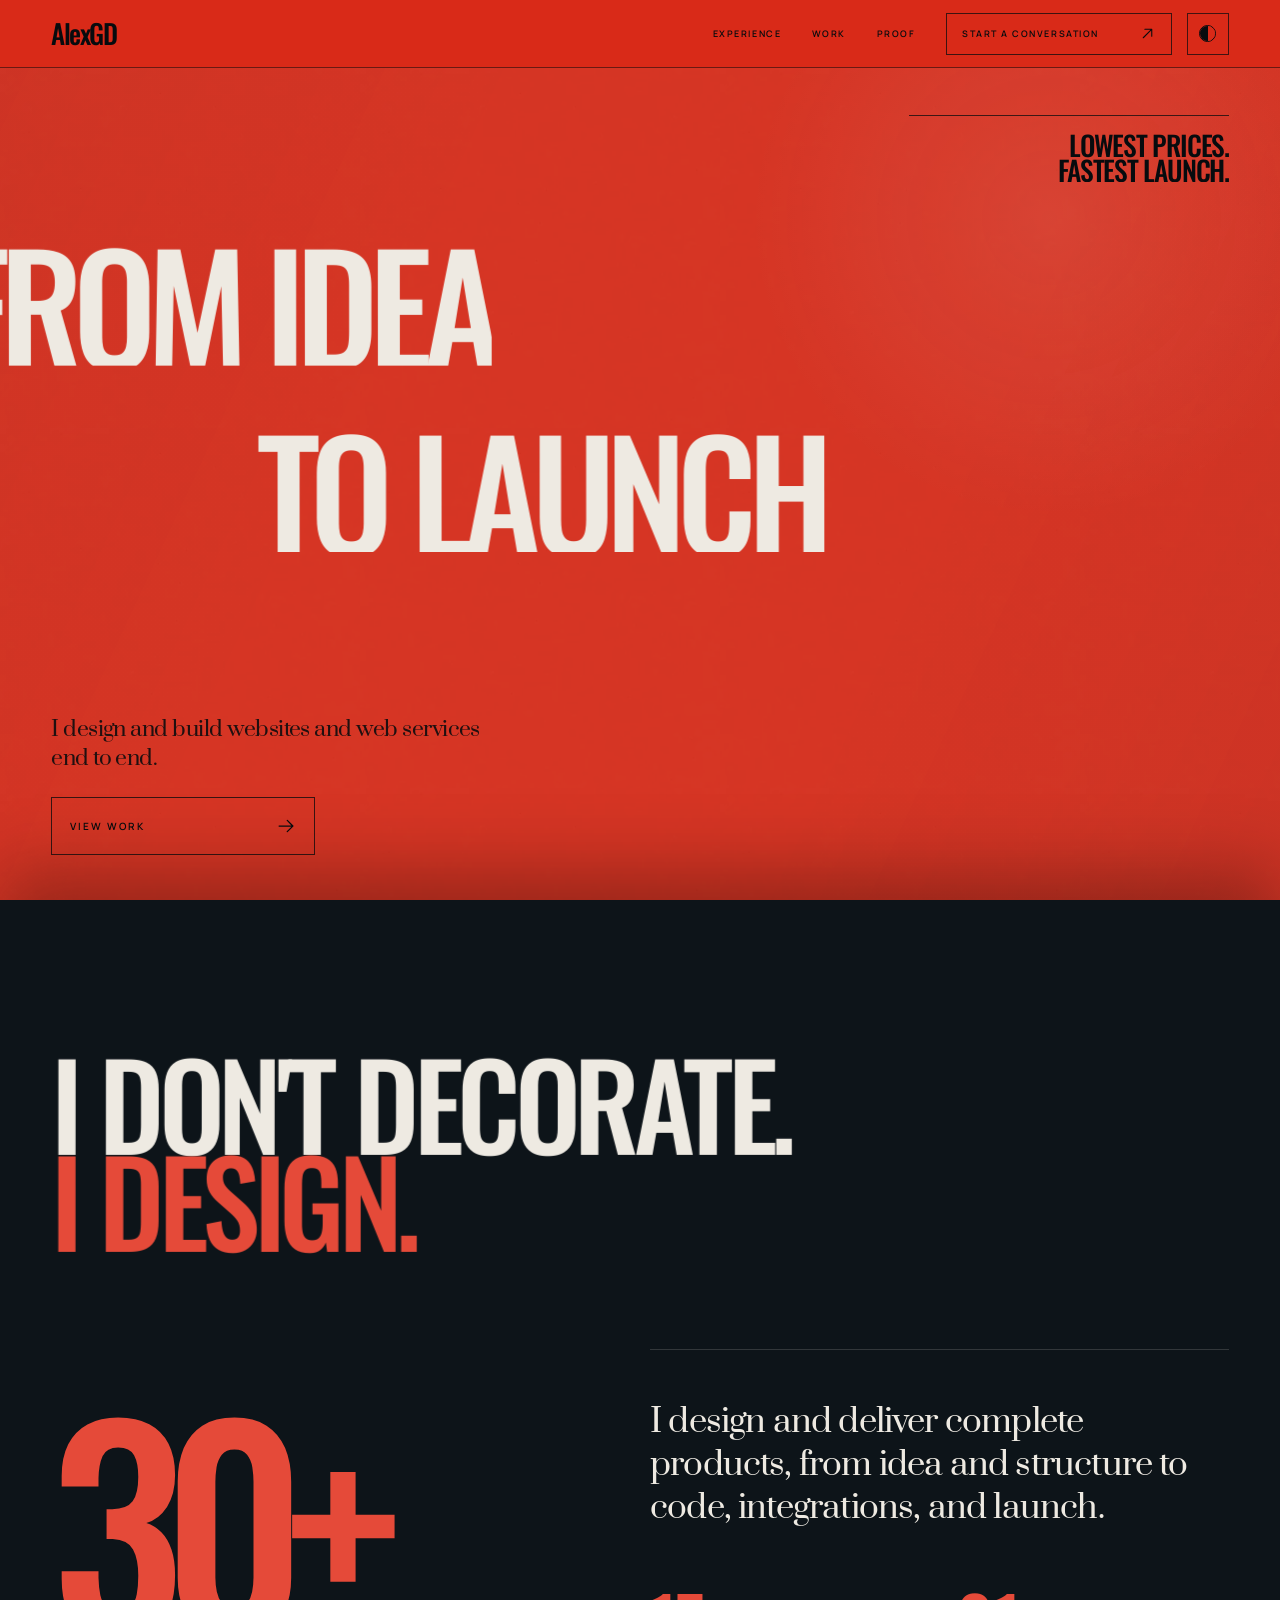
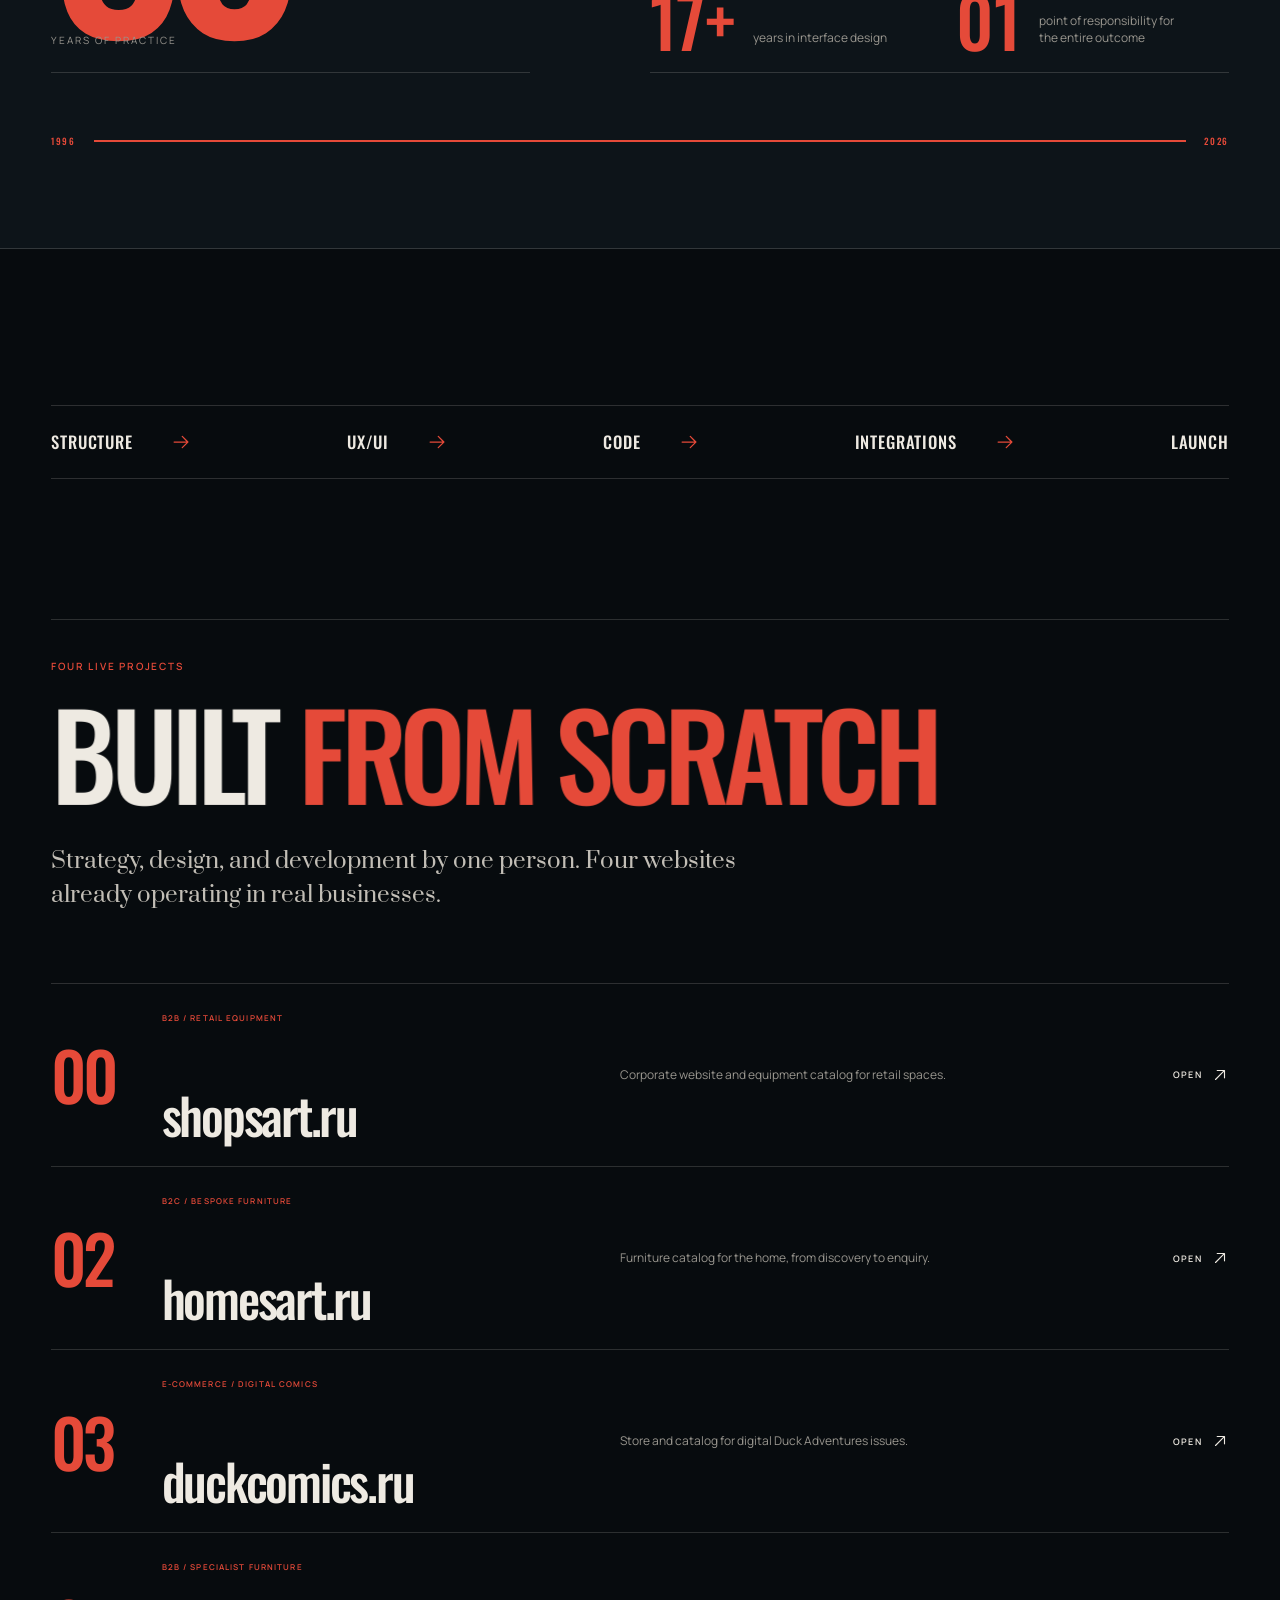
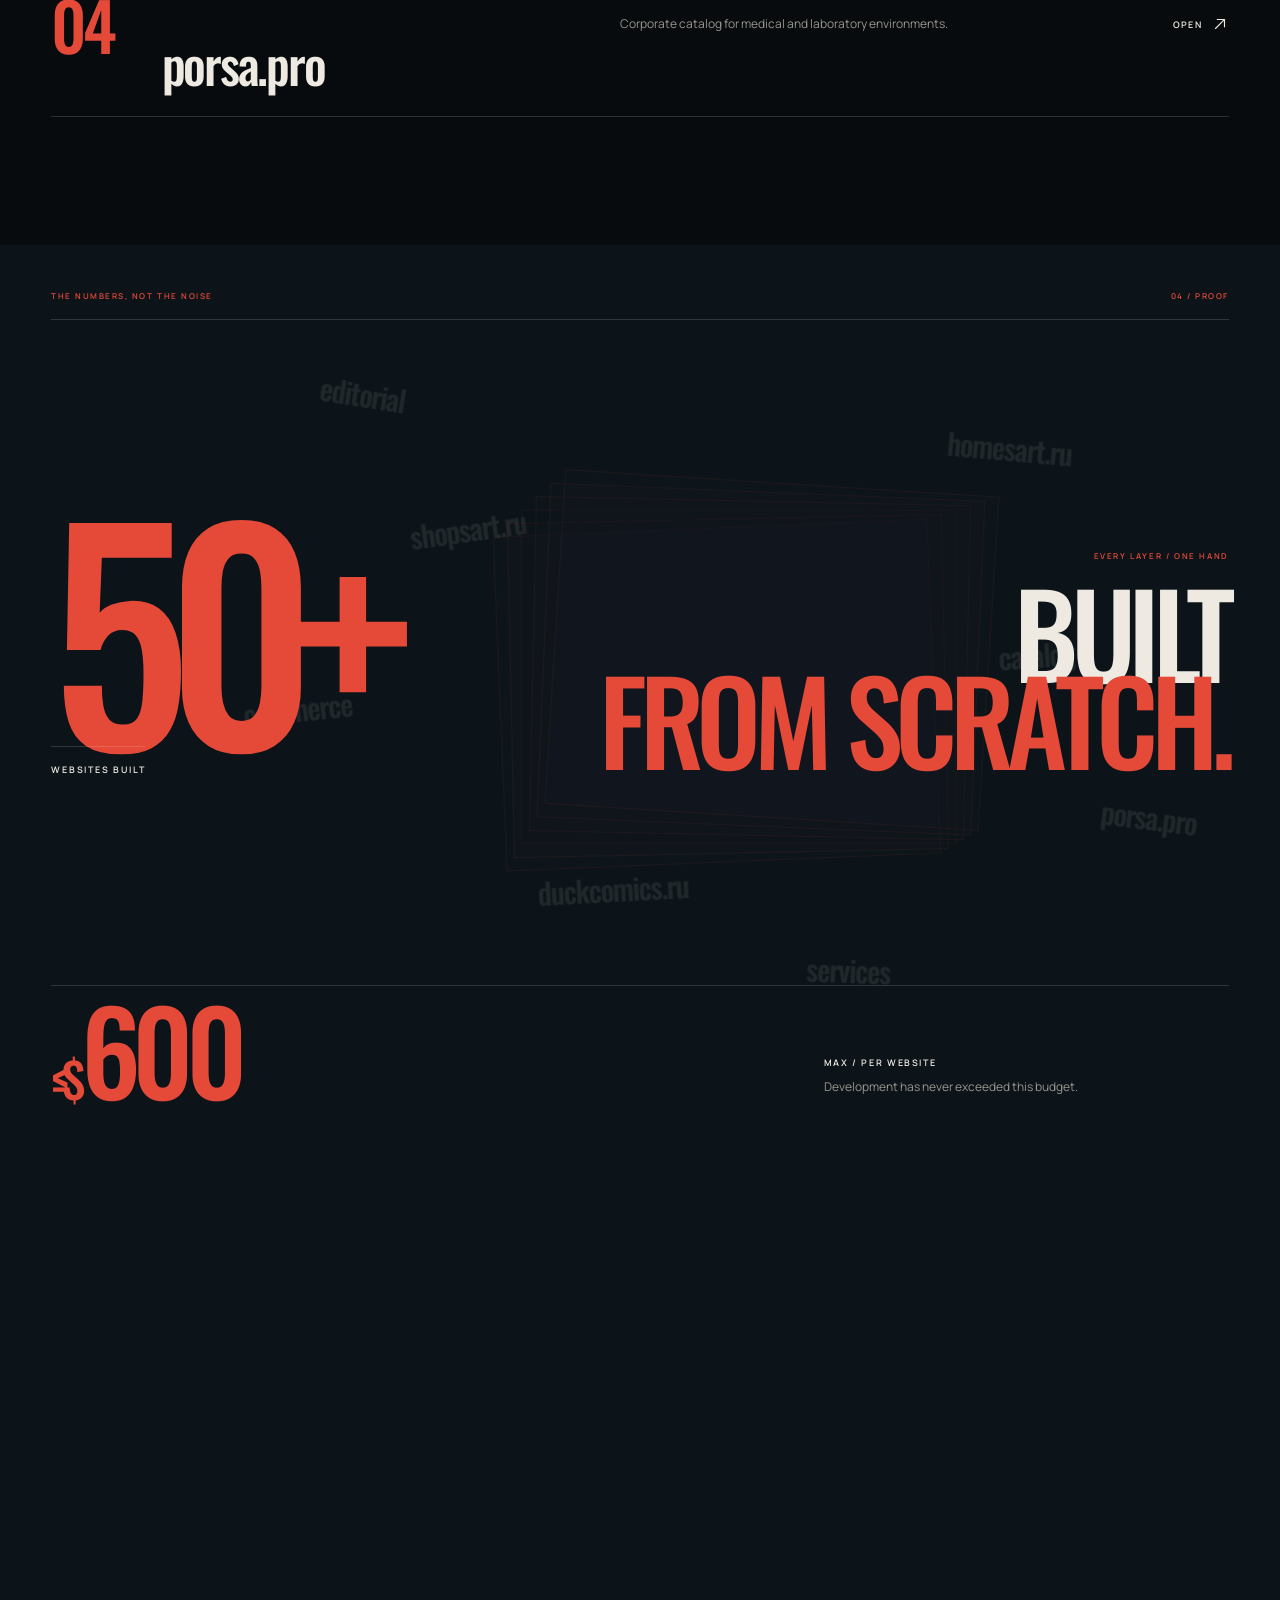
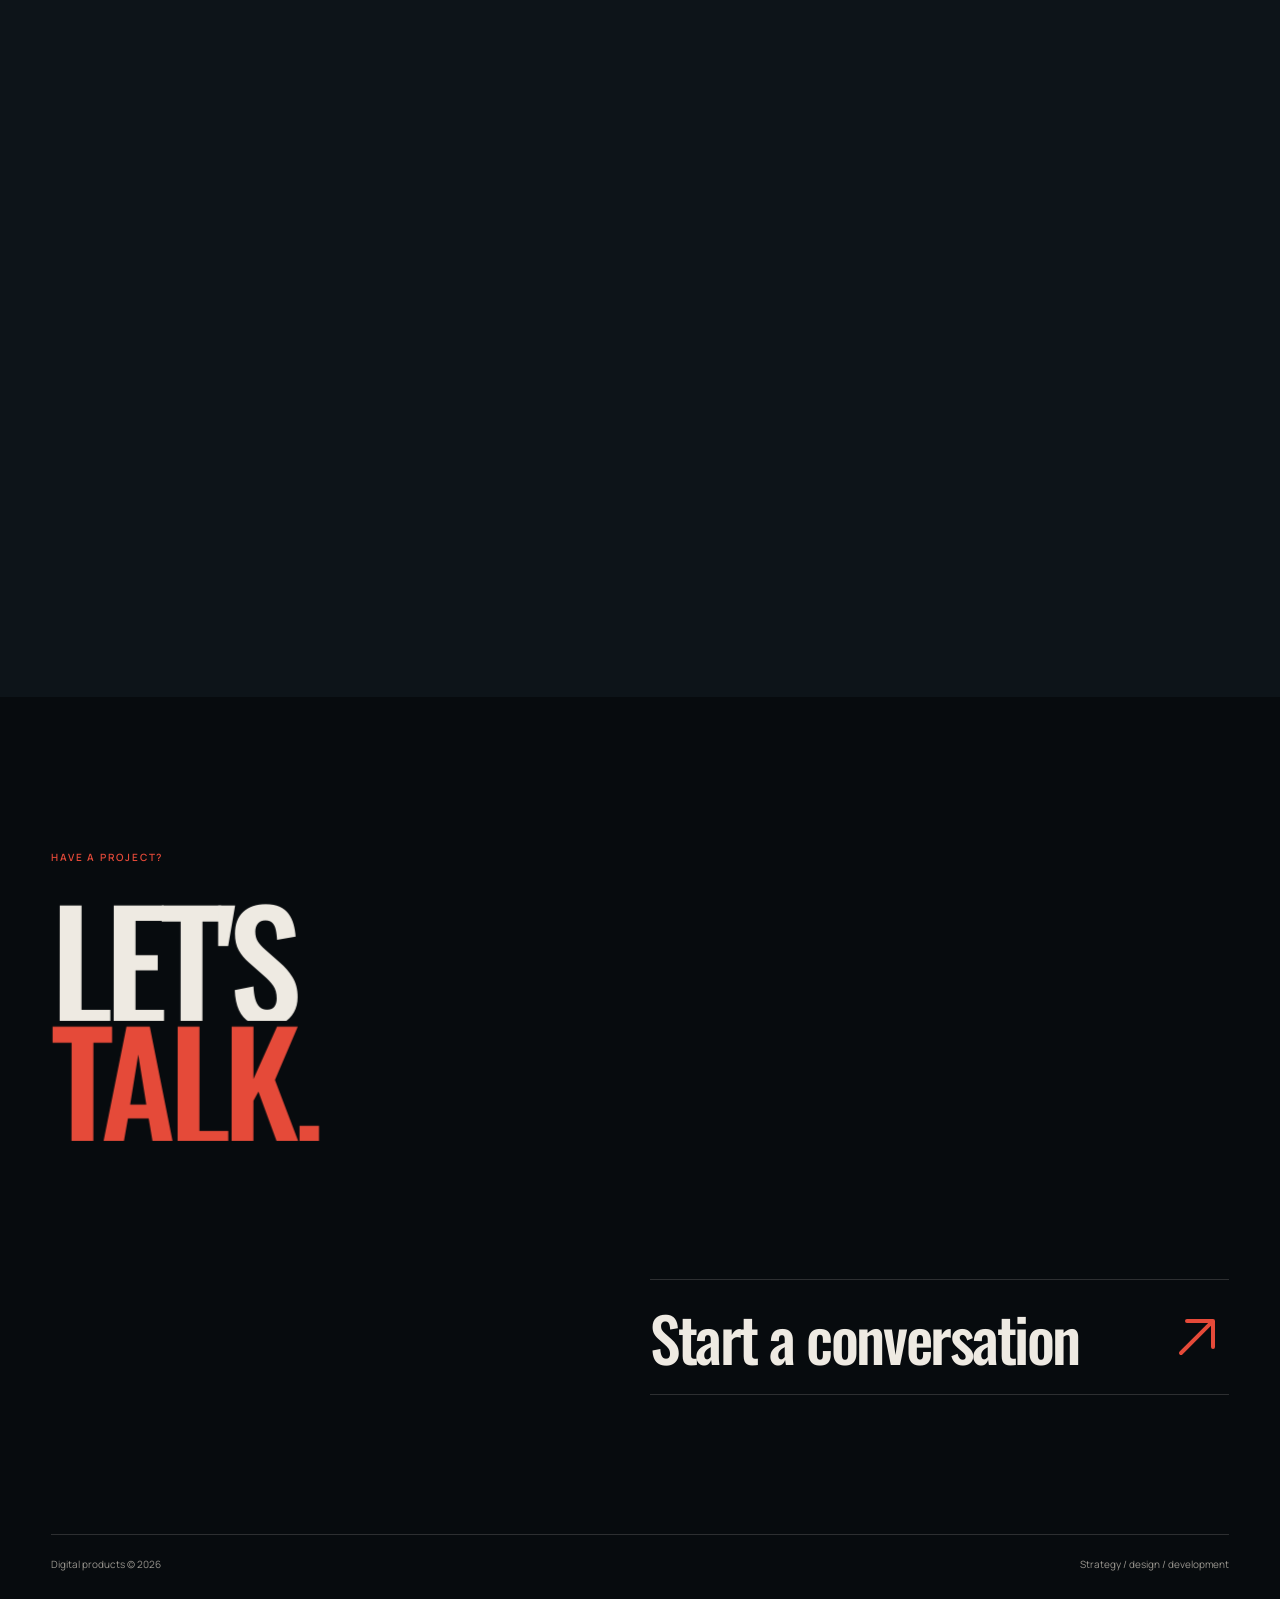
==== commit 854887a3: "Publish corrected main page cleanup" ====
--- a/index.html
+++ b/index.html
@@ -27,8 +27,8 @@
     <meta name="twitter:description" content="I design and build websites and web services end to end." />
     <meta name="twitter:image" content="https://alexden09-boop.github.io/og.png" />
     <title>From Idea to Launch | Websites and Web Services</title>
-    <script type="module" crossorigin src="/assets/index-BGSd84wd.js"></script>
-    <link rel="stylesheet" crossorigin href="/assets/index-BOTQ2Ihb.css">
+    <script type="module" crossorigin src="/assets/index-C4g7wPTI.js"></script>
+    <link rel="stylesheet" crossorigin href="/assets/index-CYwJMSjc.css">
   </head>
   <body>
     <div id="root"></div>
--- a/assets/index-CYwJMSjc.css
+++ b/assets/index-CYwJMSjc.css
@@ -0,0 +1 @@
+@font-face{font-family:Manrope;src:url(/fonts/manrope-400.ttf) format("truetype");font-weight:400;font-style:normal;font-display:swap}@font-face{font-family:Manrope;src:url(/fonts/manrope-600.ttf) format("truetype");font-weight:600;font-style:normal;font-display:swap}@font-face{font-family:Oswald;src:url(/fonts/oswald-500.ttf) format("truetype");font-weight:500;font-style:normal;font-display:swap}@font-face{font-family:Prata;src:url(/fonts/prata-400.ttf) format("truetype");font-weight:400;font-style:normal;font-display:swap}:root{color:#eeeae2;background:#070b0e;font-family:Manrope,Arial,sans-serif;font-synthesis:none;--red: #e54a39;--red-deep: #741a13;--ink: #070b0e;--ink-raised: #0d1419;--navy: #0a1822;--paper: #eeeae2;--muted: #98958e;--line: rgba(238, 234, 226, .16);--display: "Oswald", "Arial Narrow", sans-serif;--serif: "Prata", Georgia, serif;--page-pad: clamp(24px, 4vw, 72px);--ease-enter: cubic-bezier(.22, 1, .36, 1);--ease-move: cubic-bezier(.32, .72, 0, 1);--ease-cut: cubic-bezier(.16, 1, .3, 1);--ease-mount: cubic-bezier(.22, .78, .18, 1);--ease-impact: cubic-bezier(.18, .92, .2, 1.08)}*{box-sizing:border-box}html{color-scheme:dark;background:var(--ink);overflow-x:clip}body{margin:0;min-width:0;min-height:100dvh;background:var(--ink);color:var(--paper);overflow-x:clip;-webkit-font-smoothing:antialiased}button,input,textarea{font:inherit}button,a{color:inherit}button{border:0;cursor:pointer}img{display:block;max-width:100%}::selection{color:var(--paper);background:var(--red)}.section-shell{width:min(100%,1600px);margin:0 auto;padding-inline:var(--page-pad)}main{position:relative;isolation:isolate}.scroll-counter{font-variant-numeric:tabular-nums lining-nums}.scroll-route{position:absolute;z-index:42;inset:0 auto auto 0;overflow:hidden;pointer-events:none;contain:layout paint style}.scroll-route__map{position:absolute;top:0;right:0;bottom:0;left:0;overflow:visible}.scroll-route__rail,.scroll-route__progress{vector-effect:non-scaling-stroke;stroke-linecap:round;stroke-linejoin:round}.scroll-route__rail{stroke:var(--red);stroke-width:1;stroke-dasharray:2 11;opacity:.16}.scroll-route__progress{stroke:var(--red);stroke-width:3}.scroll-route.is-tracing .route-head{will-change:transform}.route-node{position:absolute;display:flex;align-items:center;gap:10px;color:var(--red);opacity:.24;transform:translate3d(-5px,-50%,0) scale(.84);transform-origin:0 50%;transition:opacity .18s var(--ease-enter),transform .26s var(--ease-move)}.route-node--right{flex-direction:row-reverse;transform:translate3d(calc(-100% + 5px),-50%,0) scale(.84);transform-origin:100% 50%}.route-node i{flex:0 0 7px;width:7px;height:7px;background:var(--ink);border:1.5px solid var(--red);border-radius:50%;box-shadow:0 0 0 4px #e54a3914}.route-node b{padding:5px 7px;color:#ff705d;background:#070b0ec7;border:1px solid rgba(229,74,57,.32);font:500 7px/1 var(--display);letter-spacing:.15em;white-space:nowrap}.route-node.is-passed{opacity:.72;transform:translate3d(0,-50%,0) scale(1)}.route-node--right.is-passed{transform:translate3d(-100%,-50%,0) scale(1)}.route-node.is-current{opacity:1}.route-node.is-current i{background:var(--red);box-shadow:0 0 0 7px #e54a3921}.route-head{position:absolute;width:24px;height:24px;transform-origin:50% 50%}.route-head__shape,.route-head>b,.route-head>em{position:absolute;display:block;left:50%;top:50%}.route-head__shape{opacity:0;transform:translate3d(-50%,-50%,0) scale(.72);transition:opacity .16s var(--ease-enter),transform .24s var(--ease-move)}.route-head__shape--trace{width:8px;height:8px;background:#ff6a55;border:1px solid #ff9b8d;border-radius:50%;box-shadow:0 0 0 5px #e54a392e;opacity:1;transform:translate3d(-50%,-50%,0) scale(1)}.route-head__shape--graph{width:12px;height:12px;background:var(--ink);border:1.5px solid var(--red);border-radius:50%}.route-head__shape--frame{width:11px;height:11px;background:transparent;border:1.5px solid #ff6a55;transform:translate3d(-50%,-50%,0) rotate(45deg) scale(.72);box-shadow:0 0 0 4px #e54a3921}.route-head__shape--data{width:13px;height:3px;background:#ff6a55;box-shadow:-7px 0 #ff6a557a,-14px 0 #ff6a5533}.route-head__shape--logic{width:8px;height:8px;background:var(--red);border:1px solid var(--paper);border-radius:50%;box-shadow:0 0 0 3px var(--ink),0 0 0 6px #e54a3966}.route-head__shape--arrow{width:15px;height:12px;background:#ff6a55;clip-path:polygon(0 0,100% 50%,0 100%,25% 50%)}.route-head>b,.route-head>em{width:22px;height:1px;background:#ff705d8f;opacity:0;transition:opacity .18s var(--ease-enter),transform .24s var(--ease-move)}.route-head>b{transform:translate3d(-50%,-50%,0)}.route-head>em{transform:translate3d(-50%,-50%,0) rotate(90deg)}.scroll-route:not([data-mode=trace]) .route-head__shape--trace{opacity:0;transform:translate3d(-50%,-50%,0) scale(.72)}.scroll-route[data-mode=graph] .route-head__shape--graph,.scroll-route[data-mode=frame] .route-head__shape--frame,.scroll-route[data-mode=data] .route-head__shape--data,.scroll-route[data-mode=logic] .route-head__shape--logic,.scroll-route[data-mode=arrow] .route-head__shape--arrow{opacity:1;transform:translate3d(-50%,-50%,0) scale(1)}.scroll-route[data-mode=frame] .route-head__shape--frame{transform:translate3d(-50%,-50%,0) rotate(45deg) scale(1)}.scroll-route[data-mode=graph] .route-head>b,.scroll-route[data-mode=graph] .route-head>em{opacity:1}.skip-link{position:fixed;z-index:300;top:10px;left:12px;padding:10px 14px;color:var(--ink);background:var(--paper);transform:translateY(-160%)}.skip-link:focus{transform:translateY(0)}#about,#projects,#process,#contact{scroll-margin-top:64px}.project-transition{position:fixed;z-index:240;top:0;right:0;bottom:0;left:0;visibility:hidden;pointer-events:none;display:grid;grid-template-columns:auto minmax(0,1fr);align-items:end;gap:clamp(28px,6vw,100px);padding:clamp(28px,6vw,96px);color:var(--paper);background:var(--red);transform:translate3d(0,101%,0);transition:transform .36s var(--ease-move),visibility 0s linear .36s}.project-transition.is-active{visibility:visible;pointer-events:auto;transform:translateZ(0);transition:transform .36s var(--ease-move),visibility 0s}.project-transition>span{font:500 clamp(8rem,21vw,22rem)/.7 var(--display);letter-spacing:-.08em;opacity:.34}.project-transition>div{min-width:0;padding-bottom:clamp(6px,1vw,14px);opacity:0;transform:translate3d(0,24px,0);transition:opacity .18s var(--ease-cut),transform .24s var(--ease-cut)}.project-transition.is-active>div{opacity:1;transform:translateZ(0);transition-delay:.11s}.project-transition small{display:block;margin-bottom:clamp(14px,2vw,28px);color:var(--ink);font-size:9px;font-weight:600;letter-spacing:.18em}.project-transition strong{display:block;font:500 clamp(4rem,10vw,10rem)/.82 var(--display);letter-spacing:-.055em;overflow-wrap:anywhere}.site-header{position:fixed;z-index:100;inset:0 0 auto;height:64px;display:grid;grid-template-columns:1fr auto;align-items:center;padding-inline:var(--page-pad);background:#070b0ef0;border-bottom:1px solid var(--line)}.site-mark{justify-self:start;display:flex;align-items:baseline;gap:12px;padding:10px 0;background:transparent}.site-mark strong{font:500 24px/1 var(--display);letter-spacing:-.04em}.site-mark span{color:var(--muted);font-size:9px;letter-spacing:.18em}.site-header nav{display:flex;align-items:center;gap:clamp(22px,3vw,46px)}.site-header nav button{position:relative;display:inline-flex;align-items:center;gap:8px;padding:13px 0 11px;background:transparent;font-size:10px;font-weight:600;letter-spacing:.14em}.site-header nav button span{color:var(--red);font-size:8px}.site-header nav button:after{content:"";position:absolute;inset:auto 0 6px;height:1px;background:var(--red);transform:scaleX(0);transform-origin:0 50%;transition:transform .16s var(--ease-enter)}.menu-button{display:none;width:44px;height:44px;place-items:center;background:transparent;border:1px solid var(--line)}.hero-cover{position:relative;min-height:100dvh;padding-top:64px;display:grid;grid-template-columns:53% 47%;overflow:hidden;isolation:isolate;background:var(--ink)}.hero-cover:after{content:"";position:absolute;z-index:20;top:64px;right:0;bottom:0;left:0;pointer-events:none;opacity:.045;background:url(/assets/editorial-grain.webp) 0 0 / 360px 360px}.hero-opening{display:none}.hero-poster,.hero-case{position:relative;min-height:calc(100dvh - 64px);overflow:hidden}.hero-poster{isolation:isolate;display:grid;grid-template-rows:1fr;background:var(--red-deep)}.hero-poster__field{position:absolute;z-index:0;top:0;right:0;bottom:0;left:0;overflow:hidden;pointer-events:none;background:linear-gradient(90deg,rgba(238,234,226,.055) 1px,transparent 1px) 0 0 / 12.5% 100%,linear-gradient(rgba(238,234,226,.045) 1px,transparent 1px) 0 0 / 100% 12.5%,linear-gradient(126deg,transparent 0 53%,rgba(7,11,14,.12) 53.1% 69%,transparent 69.1%),radial-gradient(circle at 78% 38%,rgba(238,234,226,.08),transparent 34%),linear-gradient(135deg,#6d1711,#a32c20 48%,#741a13);transform-origin:70% 46%}.hero-poster__field:before{content:"";position:absolute;top:13%;right:-18%;width:min(64vw,720px);aspect-ratio:1;border:1px solid rgba(238,234,226,.2);border-radius:50%;box-shadow:0 0 0 clamp(34px,4vw,70px) #eeeae209,0 0 0 clamp(82px,9vw,150px) #070b0e0e}.hero-poster__field:after{content:"";position:absolute;left:7%;right:7%;bottom:8%;height:1px;background:#eeeae257;box-shadow:0 -7px #eeeae20f}.hero-field__orbit{position:absolute;top:28%;right:15%;width:clamp(92px,14vw,210px);aspect-ratio:1;border:1px solid rgba(238,234,226,.26);border-radius:50%}.hero-field__orbit:before,.hero-field__orbit:after{content:"";position:absolute;left:50%;top:50%;background:#eeeae257;transform:translate3d(-50%,-50%,0)}.hero-field__orbit:before{width:calc(100% + 42px);height:1px}.hero-field__orbit:after{width:1px;height:calc(100% + 42px)}.hero-field__axis{position:absolute;top:-8%;right:31%;width:1px;height:116%;background:#eeeae229;transform:rotate(24deg);transform-origin:50% 50%}.hero-field__axis:after{content:"";position:absolute;top:19%;left:-4px;width:9px;height:9px;background:var(--paper);border-radius:50%;box-shadow:0 0 0 6px #eeeae214}.hero-field__code{position:absolute;top:8%;right:4%;color:#eeeae294;font:500 7px/1 var(--display);letter-spacing:.24em;writing-mode:vertical-rl}.hero-poster__content{position:relative;z-index:3;grid-row:1;align-self:center;width:100%;padding:clamp(28px,5vh,58px) clamp(24px,3vw,48px) clamp(30px,5vh,58px) var(--page-pad)}.hero-kicker{margin:0 0 clamp(12px,1.8vh,20px);font-size:10px;font-weight:600;letter-spacing:.18em}.hero-trace{display:block;width:min(190px,42%);height:2px;margin-bottom:clamp(18px,2.5vh,27px);background:var(--paper);transform-origin:0 50%}.hero-poster h1{margin:0;font:500 clamp(4.25rem,min(8.2vw,12.5vh),7.8rem)/.84 var(--display);letter-spacing:-.052em;text-transform:uppercase}.hero-title-line{display:block;overflow:hidden}.hero-title-line>span{display:block;white-space:nowrap}.hero-lead{max-width:480px;margin:clamp(24px,3.4vh,38px) 0 0;font:clamp(1.15rem,1.65vw,1.7rem)/1.34 var(--serif);letter-spacing:-.02em}.hero-actions{display:flex;align-items:center;gap:24px;margin-top:clamp(24px,3.6vh,40px)}.primary-action,.secondary-action{min-height:50px;white-space:nowrap;transition:transform .14s var(--ease-impact)}.primary-action{position:relative;isolation:isolate;min-width:196px;display:inline-flex;align-items:center;justify-content:space-between;gap:24px;padding:0 16px;overflow:hidden;color:var(--paper);background:#480f0a47;border:1px solid rgba(238,234,226,.72);font-size:11px;transition:color .18s var(--ease-enter),border-color .18s var(--ease-enter),transform .14s var(--ease-impact)}.primary-action:before{content:"";position:absolute;z-index:-1;top:0;right:0;bottom:0;left:0;background:var(--paper);transform:translate3d(0,102%,0);transition:transform .24s var(--ease-move)}.action-label{position:relative;z-index:1}.action-arrow{position:relative;z-index:1;width:21px;height:21px;overflow:hidden}.action-arrow>span{display:flex;width:42px;transform:translateZ(0);transition:transform .23s var(--ease-move)}.action-arrow svg{flex:0 0 21px}.secondary-action{position:relative;display:inline-flex;align-items:center;gap:9px;padding:0;background:transparent;border-bottom:1px solid rgba(238,234,226,.28);font-size:11px}.secondary-action:after{content:"";position:absolute;inset:auto 0 -1px;height:1px;background:var(--paper);transform:scaleX(.22);transform-origin:0 50%;transition:transform .24s var(--ease-move)}.secondary-action svg{opacity:.72;transform:translate3d(-4px,0,0);transition:opacity .18s var(--ease-enter),transform .23s var(--ease-move)}.primary-action:active:not(:focus-visible),.secondary-action:active:not(:focus-visible){transform:scale(.98);transition-duration:.14s}.hero-case{height:calc(100dvh - 64px);display:grid;grid-template-rows:minmax(0,20%) minmax(0,27%) minmax(0,53%);background:var(--navy);perspective:1600px}.hero-film{position:relative;z-index:1;grid-row:1;align-self:stretch;min-height:0;margin:0 4% 0 9%;display:grid;grid-template-columns:repeat(3,1fr);gap:8px;padding:11px 10px;background:#11171b;border-block:9px solid #11171b;transform:rotate(.8deg)}.hero-film span{position:relative;overflow:hidden;background:linear-gradient(90deg,transparent 49.5%,rgba(238,234,226,.16) 49.5% 50.5%,transparent 50.5%),linear-gradient(transparent 49.5%,rgba(238,234,226,.12) 49.5% 50.5%,transparent 50.5%),linear-gradient(135deg,#1b2730,#0b1116);border:1px solid rgba(238,234,226,.13)}.hero-film span:before{content:attr(data-frame);position:absolute;z-index:2;left:9px;bottom:8px;color:#eeeae29e;font:500 7px/1 var(--display);letter-spacing:.18em}.hero-film span:after{content:"";position:absolute;top:18%;right:12%;width:44%;height:52%;border:1px solid rgba(229,74,57,.62);transform:skew(-12deg)}.hero-film span:nth-child(2){background-position:18px 0,0 12px,0 0}.hero-film span:nth-child(2):after{inset:22% 21% auto auto;width:34%;height:34%;border-radius:50%;transform:none;box-shadow:0 0 0 12px #e54a3914}.hero-film span:nth-child(3){background-position:-12px 0,0 -9px,0 0}.hero-film span:nth-child(3):after{top:16%;right:15%;width:12%;height:62%;border-width:0 1px;transform:rotate(28deg)}.hero-case__heading{position:relative;z-index:3;grid-row:2;align-self:center;min-height:0;margin:0 6% 0 8%;display:grid;grid-template-columns:.78fr 1.22fr;align-items:center;gap:clamp(16px,1.8vw,24px)}.hero-case__heading strong{color:var(--red);font:500 clamp(7rem,min(14vw,24vh),14rem)/.82 var(--display);letter-spacing:-.07em}.hero-case__copy{min-width:0;align-self:center}.hero-case__heading h2{margin:0;font:clamp(1.9rem,min(3.65vw,6vh),4.1rem)/1.01 var(--serif);letter-spacing:-.035em}.hero-case__meta{max-width:100%;margin:clamp(8px,1.4vh,14px) 0 0;color:var(--red);font-size:8px;font-weight:600;line-height:1.35;letter-spacing:.08em}.hero-dashboard{position:relative;z-index:3;grid-row:3;align-self:stretch;min-height:0;margin:0 5% 4.5% 9%;padding:2.8%;overflow:hidden;background:#0d2438f0;border:1px solid rgba(238,234,226,.13)}.hero-dashboard img{width:100%;height:100%;object-fit:contain;object-position:center;transition:transform .15s var(--ease-enter)}.hero-film-code{position:absolute;z-index:5;inset:2% 1.5% 2% auto;display:flex;flex-direction:column;align-items:center;justify-content:space-between;color:var(--muted);font:8px/1 var(--display);letter-spacing:.18em}.hero-film-code span{writing-mode:vertical-rl}.hero-person{position:absolute;z-index:7;inset:64px auto 0 30%;width:31%;pointer-events:none;overflow:hidden}.hero-person img{position:absolute;left:50%;bottom:-34%;height:112%;width:auto;max-width:none;transform:translate(-50%)}.hero-seam{position:absolute;z-index:8;top:58px;bottom:-2%;left:50.4%;width:clamp(54px,6vw,96px);height:calc(100% - 50px);object-fit:cover;opacity:.46;pointer-events:none}.hero-cover--without-portrait .hero-poster__content{width:100%}.experience{position:relative;padding:clamp(110px,12vw,185px) 0 clamp(82px,8vw,126px);background:var(--ink-raised);border-bottom:1px solid var(--line);overflow:hidden}.experience__heading h2,.proof__heading h2,.footer-title h2{margin:0;font:500 clamp(4.5rem,9.2vw,9.3rem)/.82 var(--display);letter-spacing:-.055em}.experience__heading h2 span,.proof__heading h2 span,.footer-line--accent{color:var(--red)}.experience__body{display:grid;grid-template-columns:repeat(12,1fr);gap:20px;align-items:end;margin-top:clamp(65px,8vw,120px)}.experience__number{grid-column:1 / span 5;display:grid;align-content:end;min-height:300px;border-bottom:1px solid var(--line)}.experience__number strong{color:var(--red);font:500 clamp(10rem,21vw,21rem)/.7 var(--display);letter-spacing:-.08em}.experience__number span{padding:22px 0 25px;color:var(--muted);font-size:10px;letter-spacing:.2em}.experience__story{grid-column:7 / span 6;align-self:stretch;display:flex;flex-direction:column;justify-content:space-between;border-top:1px solid var(--line);border-bottom:1px solid var(--line);padding:clamp(30px,4vw,62px) 0 25px}.experience__story>p{max-width:650px;margin:0;font:clamp(1.55rem,2.55vw,2.8rem)/1.32 var(--serif);letter-spacing:-.025em}.experience__facts{display:grid;grid-template-columns:repeat(2,minmax(0,1fr));gap:34px;margin-top:60px}.experience__facts article{display:grid;grid-template-columns:auto 1fr;align-items:end;gap:18px}.experience__facts strong{color:var(--red);font:500 clamp(3.6rem,5.5vw,6rem)/.8 var(--display)}.experience__facts span{max-width:150px;color:var(--muted);font-size:12px;line-height:1.45}.experience__axis{display:grid;grid-template-columns:auto minmax(0,1fr) auto;align-items:center;gap:18px;margin:clamp(45px,5vw,76px) 0 0;color:var(--red);font:500 9px/1 var(--display);letter-spacing:.18em}.experience__axis i{display:block;height:2px;background:var(--red);transform-origin:0 50%}.work-archive{padding:clamp(100px,10vw,155px) 0;background:var(--ink);overflow:hidden}.concept-entry__choices{display:grid;grid-template-columns:1.12fr .86fr 1.02fr;margin-top:clamp(34px,4vw,58px);border-block:1px solid var(--line)}.concept-entry__choices button{position:relative;isolation:isolate;min-width:0;min-height:clamp(118px,10vw,158px);display:grid;grid-template-columns:auto minmax(0,1fr) auto;align-items:center;gap:clamp(14px,2vw,30px);padding:20px clamp(16px,2vw,30px);color:var(--paper);background:transparent;border-right:1px solid var(--line);overflow:hidden;text-align:left}.concept-entry__choices button:last-child{border-right:0}.concept-entry__choices button:before{content:"";position:absolute;z-index:-1;top:0;right:0;bottom:0;left:0;background:var(--red);transform:translate3d(0,101%,0);transition:transform .24s var(--ease-move)}.concept-entry__choices button>span{color:var(--red);font:500 12px/1 var(--display);letter-spacing:.08em;transition:color .16s var(--ease-enter)}.concept-entry__choices strong{min-width:0;font:500 clamp(2rem,3.2vw,3.4rem)/.92 var(--display);letter-spacing:-.04em}.concept-entry__choices svg{color:var(--red);transition:color .16s var(--ease-enter),transform .18s var(--ease-move)}.concept-entry__choices button:active:not(:focus-visible){transform:scale(.985)}.discipline-line{margin-top:clamp(20px,2.2vw,34px);padding-block:clamp(18px,2vw,28px);border-block:1px solid var(--line);overflow:hidden}.discipline-line__track{display:flex;align-items:center;justify-content:space-between;gap:clamp(22px,3vw,52px);min-width:max-content}.discipline-line span{display:inline-flex;align-items:center;gap:clamp(22px,3vw,52px);color:var(--paper);font:500 clamp(.86rem,1.3vw,1.2rem)/1 var(--display);letter-spacing:.05em;white-space:nowrap}.discipline-line svg{width:20px;height:20px;color:var(--red)}.live-heading{margin-top:clamp(105px,11vw,170px);padding-top:clamp(30px,3vw,46px);border-top:1px solid var(--line)}.live-heading>p:first-child{margin:0 0 31px;color:var(--red);font-size:10px;font-weight:600;letter-spacing:.18em}.live-heading h2{margin:0;font:500 clamp(4.5rem,9.2vw,9.3rem)/.82 var(--display);letter-spacing:-.055em}.live-heading h2 span{color:var(--red)}.live-heading__lead{max-width:630px;margin:clamp(30px,3.5vw,52px) 0 0;color:#c2beb6;font:clamp(1.15rem,1.75vw,1.55rem)/1.5 var(--serif)}.live-sites{position:relative;display:grid;grid-template-columns:repeat(2,minmax(0,1fr));margin-top:clamp(58px,6vw,92px);border-top:1px solid var(--line);border-left:1px solid var(--line)}.project-data-bus{position:absolute;z-index:5;top:-35px;right:0;left:0;height:26px;display:grid;grid-template-columns:auto repeat(4,minmax(30px,1fr)) auto;align-items:center;gap:10px;color:var(--red);font:500 7px/1 var(--display);letter-spacing:.14em;pointer-events:none}.project-data-bus:before{content:"";position:absolute;z-index:-1;right:78px;left:74px;top:50%;height:1px;background:#e54a3957;transform:scaleX(0);transform-origin:0 50%}.project-data-bus i{justify-self:center;width:7px;height:7px;background:var(--ink);border:1px solid var(--red);border-radius:50%;opacity:.28;transform:scale(.7)}.project-data-bus span,.project-data-bus b{padding:4px 6px;background:var(--ink);font-weight:500;white-space:nowrap}.live-site{min-width:0}.live-site a{position:relative;min-height:clamp(240px,21vw,330px);display:grid;grid-template-columns:auto minmax(0,1fr);grid-template-rows:auto 1fr auto;gap:22px 26px;padding:clamp(24px,2.5vw,38px);border-right:1px solid var(--line);border-bottom:1px solid var(--line);overflow:hidden;text-decoration:none;transform-style:preserve-3d;backface-visibility:hidden}.live-site a:before{content:"";position:absolute;top:0;right:0;bottom:0;left:0;z-index:0;background:var(--red);transform:translate3d(0,102%,0);transition:transform .24s var(--ease-move)}.live-site a>*{position:relative;z-index:1}.live-site__index{color:var(--red);font:500 clamp(3.8rem,5vw,5.6rem)/.8 var(--display);letter-spacing:-.06em;transition:color .15s var(--ease-enter),transform .15s var(--ease-enter)}.live-site__copy{grid-column:2;grid-row:1 / span 2;align-self:end;min-width:0}.live-site__copy p{margin:0 0 16px;color:var(--red);font-size:8px;font-weight:600;line-height:1.4;letter-spacing:.14em;transition:color .22s var(--ease-enter)}.live-site__copy h3{margin:0;font:500 clamp(2.35rem,4vw,4.4rem)/.95 var(--display);letter-spacing:-.045em;overflow-wrap:anywhere}.live-site__copy span{display:block;max-width:410px;margin-top:19px;color:var(--muted);font-size:12px;line-height:1.55;transition:color .22s var(--ease-enter)}.live-site a>.live-site__echo{position:absolute;z-index:0;right:-.04em;bottom:-.2em;max-width:none;color:var(--paper);font:500 clamp(5.8rem,9vw,10rem)/.72 var(--display);letter-spacing:-.065em;white-space:nowrap;opacity:0;pointer-events:none;transform:translate3d(11%,18%,0);transition:opacity .18s var(--ease-enter),transform .28s var(--ease-move)}.live-site__action{grid-column:2;align-self:end;display:inline-flex;align-items:center;gap:9px;font-size:9px;font-weight:600;letter-spacing:.14em}.live-site__action svg{transition:transform .15s var(--ease-enter)}.proof{padding:clamp(110px,12vw,185px) 0;background:var(--ink-raised);overflow:hidden}.proof__heading>p{margin:0 0 31px;color:var(--red);font-size:10px;font-weight:600;letter-spacing:.18em}.proof__stats{display:grid;grid-template-columns:repeat(2,minmax(0,1fr));margin-top:clamp(78px,8vw,120px);border-top:1px solid var(--line);border-left:1px solid var(--line)}.proof-stat{position:relative;isolation:isolate;min-height:clamp(390px,38vw,560px);display:flex;flex-direction:column;justify-content:space-between;gap:50px;padding:clamp(28px,3vw,46px);border-right:1px solid var(--line);border-bottom:1px solid var(--line);overflow:hidden}.proof-stat:before{content:"";position:absolute;z-index:-1;top:0;right:0;bottom:0;left:0;background:var(--red);transform:translate3d(0,101%,0);transition:transform .36s var(--ease-move)}.proof-stat:after{content:"";position:absolute;top:0;right:0;width:34%;height:2px;background:var(--red);transform:scaleX(0);transform-origin:100% 50%;transition:transform .36s var(--ease-cut)}.proof-stat__value{min-width:0;display:flex;align-items:baseline;color:var(--red);font:500 clamp(7rem,13vw,13.5rem)/.72 var(--display);letter-spacing:-.075em;white-space:nowrap;transition:color .24s var(--ease-enter),transform .28s var(--ease-move)}.proof-stat__value>span{margin-right:.02em;font-size:.42em;letter-spacing:-.02em}.proof-stat__value>span:first-child{margin-right:.1em}.proof-stat__copy{display:grid;grid-template-columns:minmax(0,1fr) minmax(170px,.7fr);align-items:end;gap:24px;border-top:1px solid var(--line);padding-top:25px}.proof-stat__copy h3{max-width:360px;margin:0;font:500 clamp(1.8rem,3vw,3.4rem)/.92 var(--display);letter-spacing:-.035em}.proof-stat__copy p{max-width:260px;margin:0;color:var(--muted);font-size:12px;line-height:1.55}footer{min-height:100dvh;padding:clamp(110px,12vw,180px) 0 28px;background:var(--ink)}.footer-shell{min-height:calc(100dvh - clamp(138px,14vw,208px));display:grid;grid-template-columns:repeat(12,1fr);grid-template-rows:auto 1fr auto;gap:20px}.footer-title{grid-column:1 / span 12}.footer-title>p{margin:0 0 35px;color:var(--red);font-size:10px;font-weight:600;letter-spacing:.18em}.footer-title h2{font-size:clamp(5.4rem,11.5vw,11.8rem)}.footer-line{display:block;overflow:hidden}.footer-line__inner{display:block}.footer-action{grid-column:7 / span 6;align-self:center}.footer-action button{width:100%;display:grid;grid-template-columns:minmax(0,1fr) auto;align-items:center;gap:18px;padding:26px 0;color:var(--paper);background:transparent;border-block:1px solid var(--line);text-align:left;transition:transform .14s var(--ease-impact)}.footer-action button>span:first-child{min-width:0;font:500 clamp(2.4rem,4.8vw,5.2rem)/1 var(--display);letter-spacing:-.04em}.footer-arrow{width:clamp(36px,5vw,68px);aspect-ratio:1;overflow:hidden}.footer-arrow>span{display:flex;width:200%;height:100%;transform:translateZ(0);transition:transform .26s var(--ease-move)}.footer-arrow svg{flex:0 0 50%;width:50%;height:100%;color:var(--red)}.footer-action button:active:not(:focus-visible){transform:scale(.992);transition:transform .14s var(--ease-impact)}.footer-meta{grid-column:1 / span 12;align-self:end;display:flex;justify-content:space-between;padding-top:22px;color:var(--muted);border-top:1px solid var(--line);font-size:10px}.contact-backdrop{position:fixed;z-index:150;top:0;right:0;bottom:0;left:0;visibility:hidden;opacity:0;pointer-events:none;background:#000000b8;transition:opacity .12s var(--ease-enter),visibility 0s linear .12s}.contact-backdrop.is-open{visibility:visible;opacity:1;pointer-events:auto;transition:opacity .16s var(--ease-enter),visibility 0s}.contact-panel{position:fixed;z-index:160;inset:0 0 0 auto;width:min(640px,100%);padding:34px clamp(24px,5vw,60px);color:var(--paper);background:var(--ink-raised);border-left:1px solid var(--line);overflow-y:auto;overscroll-behavior:contain;visibility:hidden;pointer-events:none;transform:translate(100%);transition:transform .22s var(--ease-move),visibility 0s linear .22s}.contact-panel.is-open{visibility:visible;pointer-events:auto;transform:translate(0);transition:transform .28s var(--ease-move),visibility 0s}.contact-backdrop.is-instant-open,.contact-panel.is-instant-open,.contact-backdrop.is-instant-close,.contact-panel.is-instant-close{transition:none}.contact-panel .icon-button{float:right;width:44px;height:44px;display:grid;place-items:center;color:var(--paper);background:transparent;border:1px solid var(--line)}.contact-panel__meta{padding-top:72px;color:var(--red);font-size:10px;font-weight:600;letter-spacing:.18em}.contact-panel h2{margin:34px 0 60px;font:500 clamp(4rem,8vw,7rem)/.82 var(--display);letter-spacing:-.055em}.contact-panel form{display:grid;gap:29px}.contact-panel label{display:grid;gap:10px;color:#c6c2ba;font-size:11px;letter-spacing:.08em;text-transform:uppercase}.contact-panel input,.contact-panel textarea{width:100%;padding:12px 0;color:var(--paper);background:transparent;border:0;border-bottom:1px solid rgba(238,234,226,.42);border-radius:0;outline:0;font-size:18px;resize:vertical}.contact-panel input::placeholder,.contact-panel textarea::placeholder{color:#8f8b84}.contact-panel input:focus,.contact-panel textarea:focus{border-color:var(--red)}.contact-panel textarea{min-height:110px}.form-submit{min-height:58px;margin-top:18px;padding:0 18px;display:flex;align-items:center;justify-content:space-between;color:var(--paper);background:var(--red);transition:transform .14s var(--ease-impact)}.form-submit svg{transition:transform .22s var(--ease-move)}.form-submit:active:not(:focus-visible){transform:scale(.985);transition:transform .14s var(--ease-impact)}.success-state{max-width:440px;padding-top:42px;color:var(--red);border-top:1px solid var(--line)}.success-state p{color:#c6c2ba;font:1.25rem/1.55 var(--serif)}:focus-visible{outline:2px solid var(--red);outline-offset:4px}.hero-poster :focus-visible{outline-color:var(--paper);box-shadow:0 0 0 2px #070b0eb8}.reveal{opacity:1;transform:none}@media(prefers-reduced-motion:no-preference){.hero-opening{position:absolute;z-index:60;top:64px;right:0;bottom:0;left:0;display:block;pointer-events:none;overflow:hidden;animation:opening-layer 1.56s linear both}.hero-opening__panel{position:absolute;top:0;right:0;bottom:0;left:0}.hero-opening__panel--ink{background:var(--ink);transform-origin:100% 50%;animation:opening-ink 1.28s var(--ease-cut) .18s both}.hero-opening__panel--red{left:-14%;right:auto;width:13%;background:var(--red);transform:skew(-7deg) translate3d(-20vw,0,0);animation:opening-red 1.08s var(--ease-mount) .29s both}.hero-opening__signature{position:absolute;left:var(--page-pad);bottom:clamp(28px,5vw,76px);display:flex;align-items:center;gap:18px;color:var(--paper);font:500 clamp(3.4rem,7vw,7.2rem)/1 var(--display);letter-spacing:-.06em;animation:opening-signature .62s var(--ease-cut) 80ms both}.hero-opening__signature i{width:clamp(70px,12vw,180px);height:2px;background:var(--red);transform-origin:0 50%;animation:opening-rule .52s var(--ease-cut) .24s both}.hero-poster__field{transform-origin:50% 60%;animation:hero-still-in 1.25s var(--ease-mount) .51s both}.hero-kicker{animation:hero-copy-in .43s var(--ease-cut) .82s both}.hero-trace{animation:hero-rule-in .62s var(--ease-cut) .9s both}.hero-title-line>span{transform-origin:0 50%;animation:headline-cut .9s var(--ease-cut) both}.hero-title-line:nth-child(1)>span{animation-delay:.88s}.hero-title-line:nth-child(2)>span{animation-delay:.98s}.hero-lead{animation:hero-copy-in .58s var(--ease-cut) 1.13s both}.hero-actions{animation:hero-actions-in .42s var(--ease-cut) 1.25s both}.hero-film{animation:film-mount .9s var(--ease-mount) .65s both}.hero-film span{animation:film-frame-in .52s var(--ease-cut) both}.hero-film span:nth-child(1){animation-delay:.79s}.hero-film span:nth-child(2){animation-delay:.86s}.hero-film span:nth-child(3){animation-delay:.93s}.hero-case__heading strong{transform-origin:0 100%;animation:case-index-in .82s var(--ease-cut) .82s both}.hero-case__heading h2{animation:case-title-in .72s var(--ease-cut) .93s both}.hero-case__meta{animation:case-meta-in .46s var(--ease-cut) 1.07s both}.hero-dashboard{transform-origin:50% 100%;animation:dashboard-mount 1.02s var(--ease-mount) .98s both}.hero-dashboard img{animation:dashboard-settle 1.18s var(--ease-cut) 1.01s both}.hero-film-code{animation:case-code-in .52s var(--ease-cut) 1.18s both}.reveal{--reveal-x: 0px;--reveal-y: 26px;--reveal-scale: 1;opacity:0;transform:translate3d(var(--reveal-x),var(--reveal-y),0) scale(var(--reveal-scale));transition:opacity .4s var(--ease-cut),transform .7s var(--ease-cut);transition-delay:var(--reveal-delay, 0ms)}.reveal.is-visible{opacity:1;transform:translateZ(0) scale(1)}.experience__heading,.concept-entry,.live-heading,.proof__heading{--reveal-x: -30px;--reveal-y: 0px}.experience__number{--reveal-y: 0px;--reveal-scale: .94}.experience__story{--reveal-x: 30px;--reveal-y: 0px}.discipline-line.reveal{opacity:1;transform:none;transition:none}.discipline-line__track{opacity:0;transform:translate3d(-5%,0,0);transition:opacity .3s var(--ease-cut),transform .76s var(--ease-cut);transition-delay:var(--reveal-delay, 0ms)}.discipline-line.is-visible .discipline-line__track{opacity:1;transform:translateZ(0)}.live-site.reveal{opacity:1;transform:none;transition:none}.live-site a{opacity:0;clip-path:inset(0 0 100% 0);transform:translate3d(0,18px,0);transition:opacity .3s var(--ease-cut),clip-path .68s var(--ease-cut),transform .68s var(--ease-cut);transition-delay:var(--reveal-delay, 0ms)}.live-site.is-visible a{opacity:1;clip-path:inset(0 0 0 0);transform:translateZ(0)}.proof-stat.reveal{--reveal-y: 54px;--reveal-scale: .96}.footer-title.reveal{opacity:1;transform:none;transition:none}.footer-title>p{opacity:0;transform:translate3d(-18px,0,0);transition:opacity .36s var(--ease-cut),transform .56s var(--ease-cut);transition-delay:var(--reveal-delay, 0ms)}.footer-line__inner{opacity:0;transform:translate3d(0,108%,0) rotate(.6deg);transform-origin:0 100%;transition:opacity .3s var(--ease-cut),transform .8s var(--ease-cut)}.footer-line:nth-child(1) .footer-line__inner{transition-delay:calc(var(--reveal-delay, 0ms) + 30ms)}.footer-line:nth-child(2) .footer-line__inner{transition-delay:calc(var(--reveal-delay, 0ms) + 105ms)}.footer-title.is-visible>p{opacity:1;transform:translateZ(0)}.footer-title.is-visible .footer-line__inner{opacity:1;transform:translateZ(0) rotate(0)}.footer-action.reveal{opacity:1;transform:none;transition:none}.footer-action button{position:relative;border-block:0}.footer-action button:before,.footer-action button:after{content:"";position:absolute;right:0;left:0;height:1px;background:var(--line);transform:scaleX(0);transform-origin:0 50%;transition:transform .72s var(--ease-cut);transition-delay:var(--reveal-delay, 0ms)}.footer-action button:before{top:0}.footer-action button:after{bottom:0}.footer-action button>span:first-child{opacity:1;transform:translate3d(-10px,0,0);transition:transform .24s var(--ease-cut)}.footer-action .footer-arrow{opacity:1;transform:translate3d(-8px,8px,0) rotate(-4deg) scale(.96);transition:transform .24s var(--ease-cut)}.footer-action.is-visible button:before,.footer-action.is-visible button:after{transform:scaleX(1)}.footer-action.is-visible button>span:first-child,.footer-action.is-visible .footer-arrow{transform:translateZ(0) rotate(0) scale(1)}@supports (animation-timeline: view()){.experience{view-timeline-name:--experience-scene;view-timeline-axis:block}.experience__number.reveal{opacity:1;transform-origin:0 100%;animation:experience-number-scroll linear both;animation-timeline:--experience-scene;animation-range:entry 6% cover 48%}.experience__story.reveal{opacity:1;animation:experience-story-scroll linear both;animation-timeline:--experience-scene;animation-range:entry 12% cover 54%}.experience__axis i{animation:experience-axis-scroll linear both;animation-timeline:--experience-scene;animation-range:entry 20% cover 56%}.experience__axis>span{animation:experience-axis-labels linear both;animation-timeline:--experience-scene;animation-range:entry 26% cover 57%}.live-sites{view-timeline-name:--projects-scene;view-timeline-axis:block}.live-site:nth-of-type(odd) a{animation:project-panel-left linear both;animation-timeline:--projects-scene}.live-site:nth-of-type(2n) a{animation:project-panel-right linear both;animation-timeline:--projects-scene}.live-site:nth-of-type(1) a{animation-range:entry 3% cover 30%}.live-site:nth-of-type(2) a{animation-range:entry 11% cover 38%}.live-site:nth-of-type(3) a{animation-range:entry 28% cover 55%}.live-site:nth-of-type(4) a{animation-range:entry 36% cover 63%}.project-data-bus:before{animation:route-data-line linear both;animation-timeline:--projects-scene;animation-range:entry 0% cover 34%}.project-data-bus i{animation:route-data-node linear both;animation-timeline:--projects-scene}.project-data-bus i:nth-of-type(1){animation-range:entry 8% cover 23%}.project-data-bus i:nth-of-type(2){animation-range:entry 15% cover 30%}.project-data-bus i:nth-of-type(3){animation-range:entry 22% cover 37%}.project-data-bus i:nth-of-type(4){animation-range:entry 29% cover 44%}.proof{view-timeline-name:--proof-scene;view-timeline-axis:block}.proof-stat:first-child{animation:proof-card-left linear both;animation-timeline:--proof-scene;animation-range:entry 14% cover 48%}.proof-stat:last-child{animation:proof-card-right linear both;animation-timeline:--proof-scene;animation-range:entry 24% cover 58%}}@keyframes opening-layer{0%,94%{visibility:visible}to{visibility:hidden}}@keyframes opening-ink{0%,31%{transform:scaleX(1)}to{transform:scaleX(0)}}@keyframes opening-red{0%{transform:skew(-7deg) translate3d(-20vw,0,0)}to{transform:skew(-7deg) translate3d(132vw,0,0)}}@keyframes opening-signature{0%{opacity:0;transform:translate3d(-24px,0,0)}35%,70%{opacity:1;transform:translateZ(0)}to{opacity:0;transform:translate3d(18px,0,0)}}@keyframes opening-rule{0%{transform:scaleX(0)}to{transform:scaleX(1)}}@keyframes hero-still-in{0%{opacity:.55;transform:scale(1.055)}to{opacity:1;transform:scale(1)}}@keyframes hero-copy-in{0%{opacity:0;transform:translate3d(-14px,0,0)}to{opacity:1;transform:translateZ(0)}}@keyframes hero-rule-in{0%{opacity:0;transform:scaleX(0)}to{opacity:1;transform:scaleX(1)}}@keyframes hero-actions-in{0%{opacity:.58;transform:translate3d(0,8px,0)}to{opacity:1;transform:translateZ(0)}}@keyframes headline-cut{0%{opacity:0;transform:translate3d(0,112%,0) skew(-4deg)}76%{opacity:1;transform:translate3d(0,-3.5%,0) skew(.6deg)}to{opacity:1;transform:translateZ(0) skew(0)}}@keyframes film-mount{0%{opacity:0;transform:translate3d(28px,-20px,0) rotate(2.4deg) scale(.985)}to{opacity:1;transform:translateZ(0) rotate(.8deg) scale(1)}}@keyframes film-frame-in{0%{opacity:0;transform:translate3d(14px,0,0) scale(.98)}to{opacity:1;transform:translateZ(0) scale(1)}}@keyframes case-index-in{0%{opacity:0;transform:translate3d(0,26px,0) scale(.92)}to{opacity:1;transform:translateZ(0) scale(1)}}@keyframes case-title-in{0%{opacity:0;transform:translate3d(24px,0,0)}to{opacity:1;transform:translateZ(0)}}@keyframes case-meta-in{0%{opacity:0;transform:translate3d(16px,0,0)}to{opacity:1;transform:translateZ(0)}}@keyframes dashboard-mount{0%{opacity:0;transform:translate3d(0,58px,0) scale(.925) rotateX(9deg) rotateY(-4deg) rotate(-.5deg)}76%{opacity:1;transform:translate3d(0,-4px,0) scale(1.012) rotateX(-1deg) rotateY(.4deg) rotate(0)}to{opacity:1;transform:translateZ(0) scale(1) rotateX(0) rotateY(0) rotate(0)}}@keyframes dashboard-settle{0%{transform:scale(1.04)}to{transform:scale(1)}}@keyframes case-code-in{0%{opacity:0;transform:translate3d(0,12px,0)}to{opacity:1;transform:translateZ(0)}}@keyframes experience-number-scroll{0%{transform:translate3d(-5vw,10vh,0) scale(1.32)}72%{transform:translate3d(.6vw,-.6vh,0) scale(.985)}to{transform:translateZ(0) scale(1)}}@keyframes experience-story-scroll{0%{opacity:.08;transform:translate3d(13vw,0,0)}72%{opacity:1;transform:translate3d(-.7vw,0,0)}to{opacity:1;transform:translateZ(0)}}@keyframes experience-axis-scroll{0%{transform:scaleX(0)}to{transform:scaleX(1)}}@keyframes experience-axis-labels{0%{opacity:0;transform:translate3d(0,8px,0)}to{opacity:1;transform:translateZ(0)}}@keyframes route-data-line{0%{transform:scaleX(.001)}to{transform:scaleX(1)}}@keyframes route-data-node{0%{opacity:.2;transform:scale(.72)}72%{opacity:1;transform:scale(1.35)}to{opacity:1;transform:scale(1)}}@keyframes project-panel-left{0%{opacity:.08;clip-path:inset(0 100% 0 0);transform:translate3d(-9%,60px,0) rotateY(8deg) scale(.94)}76%{opacity:1;clip-path:inset(0 0 0 0);transform:translate3d(.7%,-4px,0) rotateY(-.7deg) scale(1.006)}to{opacity:1;clip-path:inset(0 0 0 0);transform:translateZ(0) rotateY(0) scale(1)}}@keyframes project-panel-right{0%{opacity:.08;clip-path:inset(0 0 0 100%);transform:translate3d(9%,60px,0) rotateY(-8deg) scale(.94)}76%{opacity:1;clip-path:inset(0 0 0 0);transform:translate3d(-.7%,-4px,0) rotateY(.7deg) scale(1.006)}to{opacity:1;clip-path:inset(0 0 0 0);transform:translateZ(0) rotateY(0) scale(1)}}@keyframes proof-card-left{0%{opacity:.08;transform:translate3d(-8%,94px,0) rotateX(13deg) rotateY(6deg) scale(.94)}78%{opacity:1;transform:translate3d(.6%,-5px,0) rotateX(-1deg) rotateY(-.5deg) scale(1.006)}to{opacity:1;transform:translateZ(0) rotateX(0) rotateY(0) scale(1)}}@keyframes proof-card-right{0%{opacity:.08;transform:translate3d(8%,94px,0) rotateX(13deg) rotateY(-6deg) scale(.94)}78%{opacity:1;transform:translate3d(-.6%,-5px,0) rotateX(-1deg) rotateY(.5deg) scale(1.006)}to{opacity:1;transform:translateZ(0) rotateX(0) rotateY(0) scale(1)}}}@media(hover:hover)and (pointer:fine){.primary-action:hover{color:var(--red);border-color:var(--paper)}.primary-action:hover:before{transform:translateZ(0)}.secondary-action:hover:after{transform:scaleX(1)}.secondary-action:hover svg{opacity:1;transform:translate3d(2px,0,0)}.site-header nav button:hover{color:var(--red)}.concept-entry__choices button:hover:before{transform:translateZ(0)}.concept-entry__choices button:hover>span,.concept-entry__choices button:hover svg{color:var(--ink)}.concept-entry__choices button:hover svg{transform:translate3d(4px,-4px,0)}.live-site a:hover:before{transform:translateZ(0)}.live-site a:hover .live-site__index{color:var(--paper);transform:translate3d(0,-5px,0)}.live-site a:hover .live-site__copy p{color:var(--ink)}.live-site a:hover .live-site__copy span{color:#eeeae2c7}.live-site a:hover .live-site__echo{opacity:.09;transform:translate3d(2%,18%,0)}.proof-stat:hover:before{transform:translateZ(0)}.proof-stat:hover:after{transform:scaleX(1)}.proof-stat:hover .proof-stat__value{color:var(--ink);transform:translate3d(7px,-4px,0)}.proof-stat:hover .proof-stat__copy{border-color:#070b0e38}.proof-stat:hover .proof-stat__copy p{color:#070b0eb3}.form-submit:hover svg{transform:translate3d(4px,-4px,0)}}@media(min-width:981px){.hero-cover{position:sticky;top:0}.experience,.work-archive,.proof,footer{position:relative;z-index:2}.experience{box-shadow:0 -26px 70px #0000004d}}@media(hover:hover)and (pointer:fine)and (prefers-reduced-motion:no-preference){.site-header nav button:hover:after{transform:scaleX(1)}.primary-action:hover .action-arrow>span{transform:translate3d(-21px,0,0)}.live-site a:hover .live-site__action svg{transform:translate3d(5px,-5px,0)}.hero-case:hover .hero-dashboard img{transform:scale(1.014)}.footer-action button:hover>span:first-child{transform:translate3d(7px,0,0)}.footer-action button:hover .footer-arrow>span{transform:translate3d(-50%,0,0)}}@media(min-width:981px)and (max-height:720px){.hero-poster__content{padding-top:clamp(20px,3vh,30px)}.hero-kicker{margin-bottom:12px}.hero-poster h1{font-size:clamp(4rem,min(7.2vw,15vh),6.7rem)}.hero-lead{max-width:420px;margin-top:16px;font-size:clamp(1.08rem,min(1.7vw,3.4vh),1.45rem)}.hero-actions{margin-top:14px}.hero-case{grid-template-rows:minmax(0,18%) minmax(0,29%) minmax(0,53%)}.hero-film{margin-inline:7% 3%;padding:7px 8px;border-block-width:6px}.hero-case__heading{margin-inline:7% 5%;grid-template-columns:.72fr 1.28fr;gap:clamp(14px,1.5vw,20px)}.hero-case__heading strong{font-size:clamp(6.7rem,min(11.5vw,22vh),9.5rem)}.hero-case__heading h2{font-size:clamp(1.75rem,min(2.9vw,5.3vh),2.8rem)}.hero-case__meta{margin-top:8px;font-size:7px}.hero-dashboard{margin:0 4% 3% 7%;padding:2.2%}}@media(max-width:980px){:root{--page-pad: 24px}.site-header{height:56px;grid-template-columns:1fr auto}.site-mark span{display:none}.site-header nav{position:fixed;z-index:-1;top:0;right:0;bottom:0;left:0;visibility:hidden;transform:translateY(-102%);display:grid;place-content:center start;gap:12px;padding:90px 24px 30px;background:var(--ink);transition:transform .18s var(--ease-move),visibility 0s linear .18s}.site-header nav.is-open{visibility:visible;transform:translateY(0);transition:transform .24s var(--ease-move),visibility 0s}.site-header nav.is-instant{transition:none}.site-header nav button{width:min(100%,520px);display:grid;grid-template-columns:42px 1fr;gap:16px;padding:18px 0;border-bottom:1px solid var(--line);font:500 clamp(2.7rem,8vw,4.2rem)/1 var(--display);text-align:left}.site-header nav button span{font:500 1rem/1 var(--display)}.menu-button{display:grid;z-index:2}#about,#projects,#process,#contact{scroll-margin-top:56px}.project-transition{grid-template-columns:1fr;align-content:end;gap:28px;padding:30px 22px 42px}.project-transition>span{font-size:8.5rem}.project-transition strong{font-size:clamp(3.2rem,15vw,5.2rem)}.hero-cover{min-height:auto;padding-top:56px;display:block;overflow:visible}.hero-cover:after{inset:56px 0 auto;height:760px}.hero-poster{min-height:760px}.hero-poster__content{width:100%;padding:34px 22px}.hero-poster h1{font-size:clamp(3.7rem,16.4vw,6.5rem)}.hero-lead{width:50%;max-width:205px;margin-top:24px;font-size:clamp(1.3rem,5.6vw,1.7rem)}.hero-actions{width:52%;align-items:flex-start;flex-direction:column;gap:8px;margin-top:25px}.primary-action{width:100%;min-width:0}.secondary-action{min-height:42px}.hero-person{inset:56px 0 auto 43%;width:57%;height:760px}.hero-person img{left:auto;right:-9%;bottom:-15%;height:78%;transform:none}.hero-seam{display:none}.hero-cover--without-portrait:after{height:680px}.hero-cover--without-portrait .hero-poster{min-height:clamp(540px,calc(100svh - 56px),680px)}.hero-cover--without-portrait .hero-poster h1{font-size:clamp(3.7rem,11vw,6.25rem)}.hero-cover--without-portrait .hero-lead{width:min(78%,370px);max-width:370px}.hero-cover--without-portrait .hero-actions{width:auto;max-width:390px;flex-direction:row;align-items:center}.hero-case{height:auto;display:block;min-height:clamp(500px,100vw,720px)}.hero-film{display:none}.hero-case__heading{position:absolute;top:30px;left:22px;right:22px;margin:0;grid-template-columns:92px 1fr;align-items:start;gap:18px}.hero-case__heading strong{font-size:7.2rem}.hero-case__copy{align-self:start}.hero-case__heading h2{margin-top:10px;font-size:clamp(1.7rem,7.3vw,2.3rem)}.hero-case__meta{max-width:100%;margin-top:11px;font-size:7px}.hero-dashboard{position:absolute;left:max(22px,calc((100% - 720px)/2));right:max(22px,calc((100% - 720px)/2));bottom:32px;height:auto;aspect-ratio:1568 / 1003;margin:0;padding:12px}.hero-dashboard img{object-fit:contain;object-position:center}.hero-film-code{right:4px}.experience__body{grid-template-columns:repeat(4,minmax(0,1fr));gap:14px}.experience__number{grid-column:1 / span 4;min-height:250px}.experience__story{grid-column:1 / span 4;margin-top:35px}.concept-entry__choices{grid-template-columns:1fr 1fr 1fr}.proof-stat__copy{grid-template-columns:1fr;align-content:end}.footer-action{grid-column:1 / span 12}.route-node b{font-size:6px;letter-spacing:.11em}}@media(max-width:620px){:root{--page-pad: 20px}.hero-poster{min-height:720px}.hero-cover:after,.hero-person{height:720px}.hero-poster__content{padding-inline:20px}.hero-kicker{font-size:9px}.hero-poster h1{font-size:clamp(3.55rem,15.7vw,4.25rem);letter-spacing:-.06em}.hero-lead{width:51%;font-size:1.28rem}.hero-actions{width:51%}.primary-action{padding-inline:13px;font-size:10px;gap:10px}.secondary-action{font-size:10px}.hero-person{left:44%;width:56%}.hero-person img{right:-18%;bottom:-12%;height:74%}.hero-cover--without-portrait:after{height:620px}.hero-cover--without-portrait .hero-poster{min-height:clamp(520px,calc(100svh - 56px),620px)}.hero-cover--without-portrait .hero-poster h1{font-size:clamp(3.55rem,15.7vw,4.25rem)}.hero-cover--without-portrait .hero-lead{width:82%;max-width:300px}.hero-cover--without-portrait .hero-actions{width:100%;max-width:335px;flex-direction:row;align-items:center;gap:18px}.hero-cover--without-portrait .primary-action{width:auto;min-width:190px}.hero-case__heading{grid-template-columns:85px 1fr}.hero-case__heading strong{font-size:6.3rem}.hero-case__heading h2{font-size:1.75rem}.hero-case__meta{margin-top:8px}.experience,.work-archive,.proof{padding-top:92px}.experience__heading h2,.proof__heading h2,.footer-title h2{font-size:clamp(3.65rem,16.6vw,4.55rem)}.experience__body{margin-top:64px}.experience__number{min-height:210px}.experience__number strong{font-size:clamp(9rem,43vw,11rem)}.experience__story>p{font-size:1.45rem}.experience__facts{gap:18px}.experience__facts article{grid-template-columns:1fr;gap:12px;align-items:start}.experience__facts strong{font-size:3.8rem}.concept-entry__choices{grid-template-columns:1fr}.concept-entry__choices button{min-height:94px;border-right:0;border-bottom:1px solid var(--line)}.concept-entry__choices button:last-child{border-bottom:0}.concept-entry__choices strong{font-size:clamp(2rem,10vw,2.7rem)}.live-sites{grid-template-columns:1fr}.project-data-bus{grid-template-columns:auto repeat(4,1fr) auto;gap:5px}.project-data-bus:before{right:63px;left:63px}.discipline-line{overflow-x:auto;scrollbar-width:none}.discipline-line::-webkit-scrollbar{display:none}.discipline-line__track{min-width:max-content;gap:9px}.discipline-line span{gap:9px;font-size:9px}.discipline-line svg{width:13px;height:13px}.live-heading{margin-top:92px}.live-heading h2{font-size:clamp(3.8rem,17vw,4.75rem)}.live-site a{min-height:225px;grid-template-columns:54px minmax(0,1fr);gap:14px;padding:24px 20px}.live-site__index{font-size:3.35rem}.live-site__copy h3{font-size:clamp(2.05rem,9.3vw,2.55rem)}.proof__stats{grid-template-columns:1fr;margin-top:65px}.proof-stat{min-height:390px}.proof-stat__value{font-size:clamp(6.5rem,32vw,9rem)}.proof-stat__copy{grid-template-columns:minmax(0,1fr) minmax(130px,.8fr)}footer{min-height:760px;padding-top:92px}.footer-shell{min-height:640px;grid-template-columns:repeat(4,1fr);grid-template-rows:auto 1fr auto;gap:14px}.footer-title{grid-column:1 / span 4}.footer-title>p{margin-bottom:28px}.footer-title h2{font-size:clamp(4rem,19vw,5.2rem)}.footer-action{grid-column:1 / span 4;align-self:center}.footer-action button{grid-template-columns:minmax(0,1fr) 44px;gap:10px;padding:22px 0}.footer-action button>span:first-child{font-size:clamp(2.55rem,12.5vw,3.35rem);white-space:normal}.footer-arrow{width:42px;max-width:100%}.footer-meta{grid-column:1 / span 4;flex-direction:column;gap:8px}.scroll-route__rail{opacity:.7}.scroll-route__progress{stroke-width:2.5}.route-node b{display:none}.route-node i{width:6px;height:6px;flex-basis:6px}.contact-panel h2{font-size:4rem}}@media(max-width:620px)and (prefers-reduced-motion:no-preference){.live-sites .live-site a,.proof__stats .proof-stat{animation:none;animation-timeline:auto}}@media(max-width:360px){.hero-poster h1,.hero-cover--without-portrait .hero-poster h1{font-size:3.3rem}.hero-lead,.hero-actions{width:55%}.hero-person{left:46%;width:54%}.hero-cover--without-portrait .hero-lead{width:100%;max-width:280px}.hero-cover--without-portrait .hero-actions{width:100%;max-width:175px;flex-direction:column;align-items:flex-start;gap:6px}.hero-cover--without-portrait .primary-action{min-width:175px}.action-arrow{display:none}.live-site a{grid-template-columns:1fr;grid-template-rows:auto 1fr auto;gap:24px}.live-site__copy{grid-column:1;grid-row:2}.live-site__action{grid-column:1}.footer-title h2{font-size:3.75rem}.footer-action button>span:first-child{font-size:2.4rem}}@media(prefers-reduced-motion:reduce){.scroll-route,.project-data-bus{display:none}.project-transition,.project-transition>div,.concept-entry__choices button,.concept-entry__choices button:before,.concept-entry__choices svg,.live-site a,.live-site a:before,.live-site__index,.live-site__copy p,.live-site__copy span,.live-site__echo,.live-site__action svg,.discipline-line__track,.proof-stat:before,.proof-stat:after,.proof-stat__value,.hero-dashboard img,.primary-action:before,.action-arrow>span,.secondary-action:after,.secondary-action svg,.footer-arrow>span,.form-submit svg{transition:none}.proof-stat:before,.proof-stat:after,.live-site__echo{display:none}.live-site a:before{display:none}.live-site a:hover .live-site__index,.live-site a:hover .live-site__copy p{color:var(--red);transform:none}.live-site a:hover .live-site__copy span{color:var(--muted)}.live-site a:hover .live-site__action svg{transform:none}.primary-action,.primary-action:active:not(:focus-visible){transform:none;transition:color .14s var(--ease-enter),background-color .14s var(--ease-enter)}.secondary-action,.secondary-action:active:not(:focus-visible){transform:none;transition:color .14s var(--ease-enter),border-color .14s var(--ease-enter)}.primary-action:hover{color:var(--paper);border-color:var(--paper)}.proof-stat:hover .proof-stat__value{transform:none}.footer-action button,.footer-action button:active:not(:focus-visible),.form-submit,.form-submit:active:not(:focus-visible){transform:none;transition:none}.primary-action:before{display:none}.action-arrow>span,.secondary-action svg,.footer-arrow>span,.form-submit svg{transform:none}.contact-panel{opacity:0;transform:none;transition:opacity .12s var(--ease-enter),visibility 0s linear .12s}.contact-panel.is-open{opacity:1;transform:none;transition:opacity .16s var(--ease-enter),visibility 0s}.contact-backdrop{transition:opacity .12s var(--ease-enter),visibility 0s linear .12s}.contact-backdrop.is-open{transition:opacity .16s var(--ease-enter),visibility 0s}.contact-backdrop.is-instant-open,.contact-panel.is-instant-open,.contact-backdrop.is-instant-close,.contact-panel.is-instant-close{transition:none}}@media(prefers-reduced-motion:reduce)and (max-width:980px){.site-header nav{opacity:0;transform:none;transition:opacity .12s var(--ease-enter),visibility 0s linear .12s}.site-header nav.is-open{opacity:1;transform:none;transition:opacity .16s var(--ease-enter),visibility 0s}.site-header nav.is-instant{transition:none}}:root{--poster-red: #d92a18}.site-header{height:68px;grid-template-columns:auto minmax(0,1fr);gap:clamp(32px,5vw,82px);color:var(--ink);background:var(--poster-red);border-bottom-color:color-mix(in srgb,var(--ink) 52%,transparent)}.site-mark{padding:8px 0}.site-mark strong{font-size:27px;letter-spacing:-.055em}.site-header nav{justify-self:end;gap:clamp(20px,2.4vw,40px)}.site-header nav button{min-height:42px;padding:0;color:var(--ink);font-size:9px;letter-spacing:.17em}.site-header nav button:after{inset:auto 0 5px;background:var(--ink)}.site-header nav .nav-project{min-width:226px;justify-content:space-between;gap:24px;padding:0 15px;border:1px solid color-mix(in srgb,var(--ink) 74%,transparent)}.site-header nav .nav-project:after{display:none}.site-header nav .nav-project span{color:inherit;font-size:inherit}.site-header nav .nav-project svg{transition:transform .22s var(--ease-move)}.menu-button{color:var(--ink);border-color:color-mix(in srgb,var(--ink) 72%,transparent)}.manifesto-hero{position:relative;z-index:0;min-height:100dvh;padding-top:68px;overflow:hidden;isolation:isolate;color:var(--paper);background:var(--poster-red)}.manifesto-hero:before,.manifesto-hero:after{content:"";position:absolute;z-index:8;top:68px;right:0;bottom:0;left:0;pointer-events:none}.manifesto-hero:before{background:var(--ink)}.manifesto-hero:after{z-index:9;right:auto;width:clamp(70px,10vw,170px);background:linear-gradient(90deg,transparent,rgba(238,234,226,.88) 42%,var(--poster-red) 43% 58%,transparent 100%);mix-blend-mode:screen}.manifesto-hero__surface{position:absolute;z-index:-1;top:68px;right:0;bottom:0;left:0;pointer-events:none;background:radial-gradient(circle at 82% 18%,rgba(238,234,226,.08),transparent 24%),linear-gradient(115deg,rgba(7,11,14,.035),transparent 32% 68%,rgba(7,11,14,.045))}.manifesto-hero__surface:after{content:"";position:absolute;top:0;right:0;bottom:0;left:0;opacity:.085;background:url(/assets/editorial-grain.webp) 0 0 / 360px 360px;mix-blend-mode:multiply}.manifesto-hero__inner{position:relative;width:min(100%,1800px);min-height:calc(100dvh - 68px);margin:0 auto;display:grid;grid-template-rows:minmax(0,1fr) auto;align-items:center;gap:clamp(28px,4vh,52px);padding:clamp(28px,4.2vh,52px) var(--page-pad) clamp(34px,5vh,62px)}.manifesto-hero h1{align-self:center;margin:0;color:var(--paper);font:500 clamp(5.4rem,min(11.6vw,20vh),13.5rem)/.83 var(--display);letter-spacing:-.065em;text-transform:uppercase}.manifesto-hero__line{display:block;width:max-content;max-width:100%}.manifesto-hero__line>span{display:block;white-space:nowrap}.manifesto-hero__line--second{margin-left:clamp(24px,7vw,112px)}.manifesto-hero__promise{position:absolute;z-index:3;top:clamp(32px,5.2vh,66px);right:var(--page-pad);width:min(25vw,340px);min-width:250px;margin:0;padding-top:17px;overflow:hidden;color:var(--ink);border-top:1px solid color-mix(in srgb,var(--ink) 74%,transparent);font:500 clamp(1.65rem,2.15vw,2.8rem)/.9 var(--display);letter-spacing:-.045em;text-align:right}.manifesto-hero__promise span{display:block}.manifesto-hero__promise:after{content:"";position:absolute;inset:-20% auto -20% 0;width:42%;pointer-events:none;background:linear-gradient(90deg,transparent,rgba(238,234,226,.72),transparent);mix-blend-mode:screen;opacity:0;transform:translate3d(-145%,0,0) skew(-18deg)}.manifesto-hero__route-anchor{position:absolute;top:50%;right:0;left:0;height:1px;pointer-events:none}.manifesto-hero__footer{display:grid;justify-items:start;gap:clamp(20px,2.6vh,30px)}.manifesto-hero__footer p{max-width:470px;margin:0;color:#070b0ee0;font:clamp(1.12rem,1.65vw,1.55rem)/1.38 var(--serif);letter-spacing:-.025em}.manifesto-hero__footer button{min-width:264px;min-height:58px;display:inline-flex;align-items:center;justify-content:space-between;gap:28px;padding:0 18px;color:var(--ink);background:transparent;border:1px solid rgba(7,11,14,.76);font-size:10px;font-weight:600;letter-spacing:.2em;transition:color .18s var(--ease-enter),background-color .18s var(--ease-enter),transform .14s var(--ease-impact)}.manifesto-hero__footer button svg{transition:transform .22s var(--ease-move)}.manifesto-hero__footer button:active:not(:focus-visible){transform:scale(.985)}.site-header :focus-visible,.manifesto-hero :focus-visible{outline-color:var(--ink);box-shadow:0 0 0 2px #eeeae28a}.experience,.work-archive,.proof,footer{position:relative;z-index:2}.live-heading h2{max-width:none}.live-heading__lead{max-width:720px}.live-sites{display:block;margin-top:clamp(50px,5.5vw,82px);border-top:1px solid var(--line);border-left:0}.live-site a{min-height:178px;grid-template-columns:72px minmax(0,1fr) minmax(260px,.82fr) auto;grid-template-rows:1fr;align-items:center;gap:clamp(24px,3vw,52px);padding:28px 0;border-right:0;border-bottom:1px solid var(--line);clip-path:none;transform:none;transform-style:flat}.live-site a:before{transform:translate3d(-101%,0,0)}.live-site__index{grid-column:1;grid-row:1;font-size:clamp(3.9rem,5.2vw,5.4rem)}.live-site__copy{grid-column:2 / span 2;grid-row:1;align-self:center;display:grid;grid-template-columns:minmax(190px,.78fr) minmax(250px,1fr);align-items:center;gap:clamp(30px,4.5vw,76px)}.live-site__copy p{grid-column:1;margin:0 0 10px}.live-site__copy h3{grid-column:1;font-size:clamp(2.4rem,3.9vw,4.1rem);white-space:nowrap}.live-site__copy span{grid-column:2;grid-row:1 / span 2;max-width:440px;margin:0}.live-site__action{grid-column:4;grid-row:1;align-self:center;white-space:nowrap}@media(hover:hover)and (pointer:fine){.site-header nav .nav-project:hover{color:var(--paper);background:var(--ink)}.site-header nav .nav-project:hover svg{transform:translate3d(3px,-3px,0)}.manifesto-hero__footer button:hover{color:var(--paper);background:var(--ink)}.manifesto-hero__footer button:hover svg{transform:translate3d(5px,0,0)}}@media(min-width:981px){.manifesto-hero{position:sticky;top:0}}@media(prefers-reduced-motion:no-preference){@keyframes manifesto-curtain-cut{0%,12%{transform:translateZ(0)}74%,to{transform:translate3d(101%,0,0)}}@keyframes manifesto-sweep{0%{opacity:0;transform:translate3d(-18vw,0,0) skew(-8deg)}14%{opacity:1}78%{opacity:1}to{opacity:0;transform:translate3d(118vw,0,0) skew(-8deg)}}@keyframes manifesto-word-in{0%{opacity:0;transform:translate3d(0,122%,0) skew(-7deg)}74%{opacity:1;transform:translate3d(0,-3%,0) skew(.7deg)}to{opacity:1;transform:translateZ(0) skew(0)}}@keyframes manifesto-footer-in{0%{opacity:0;transform:translate3d(0,20px,0)}to{opacity:1;transform:translateZ(0)}}@keyframes manifesto-promise-in{0%{opacity:0;transform:translate3d(26px,0,0)}to{opacity:1;transform:translateZ(0)}}@keyframes manifesto-promise-sweep{0%{opacity:0;transform:translate3d(-145%,0,0) skew(-18deg)}20%,72%{opacity:.72}to{opacity:0;transform:translate3d(345%,0,0) skew(-18deg)}}.manifesto-hero__line{overflow:hidden}.manifesto-hero:before{animation:manifesto-curtain-cut 1.12s var(--ease-cut) both}.manifesto-hero:after{animation:manifesto-sweep 1.04s var(--ease-cut) both}.manifesto-hero__line>span{animation:manifesto-word-in .9s var(--ease-cut) .36s both}.manifesto-hero__line--second>span{animation-delay:.48s}.manifesto-hero__promise{animation:manifesto-promise-in .56s var(--ease-cut) .76s both}.manifesto-hero__promise:after{animation:manifesto-promise-sweep .88s var(--ease-cut) 1.26s both}.manifesto-hero__footer{animation:manifesto-footer-in .56s var(--ease-cut) .86s both}.live-site.reveal{opacity:1;transform:none;transition:none}.live-site.reveal a{opacity:0;clip-path:none;transform:translate3d(0,38px,0);animation:none;transition:opacity .42s var(--ease-cut),transform .62s var(--ease-cut);transition-delay:var(--reveal-delay, 0ms)}.live-site.reveal.is-visible a{opacity:1;transform:translateZ(0)}}@supports (animation-timeline: scroll()){@media(min-width:981px)and (prefers-reduced-motion:no-preference){@keyframes manifesto-first-drift{0%{transform:translateZ(0)}to{transform:translate3d(-8vw,-3vh,0)}}@keyframes manifesto-second-drift{0%{transform:translateZ(0)}to{transform:translate3d(9vw,4vh,0)}}.manifesto-hero__line--first,.manifesto-hero__line--second{animation-duration:1ms;animation-timing-function:linear;animation-fill-mode:both;animation-timeline:scroll(root block);animation-range:0 92vh}.manifesto-hero__line--first{animation-name:manifesto-first-drift}.manifesto-hero__line--second{animation-name:manifesto-second-drift}}}@media(max-width:980px){#about,#projects,#process,#contact{scroll-margin-top:58px}.site-header{height:58px;grid-template-columns:1fr auto;gap:16px;padding-inline:18px}.site-mark strong{font-size:25px}.site-header nav{z-index:-1;top:58px;right:0;bottom:0;left:0;place-content:start stretch;gap:0;padding:clamp(52px,10vh,88px) 22px 30px;color:var(--ink);background:var(--poster-red)}.site-header nav button{width:100%;min-height:72px;display:flex;align-items:center;justify-content:flex-start;padding:0;color:var(--ink);border-bottom:1px solid rgba(7,11,14,.32);font:500 clamp(2.55rem,11vw,5.4rem)/1 var(--display);letter-spacing:-.045em}.site-header nav .nav-project{width:100%;min-width:0;min-height:66px;margin-top:clamp(36px,7vh,62px);justify-content:space-between;padding:0 16px;border:1px solid rgba(7,11,14,.72);font:600 10px/1 var(--body, "Manrope");letter-spacing:.17em}.menu-button{width:42px;height:42px}.manifesto-hero{min-height:100dvh;padding-top:58px}.manifesto-hero:before,.manifesto-hero:after{top:58px}.manifesto-hero__surface{top:58px;right:0;bottom:0;left:0}.manifesto-hero__inner{min-height:calc(100dvh - 58px);padding:clamp(30px,5vh,48px) 22px clamp(30px,5vh,46px)}.manifesto-hero h1{font-size:clamp(4.5rem,min(15.5vw,17vh),8.3rem)}.manifesto-hero__line--second{margin-left:clamp(18px,5vw,52px)}.manifesto-hero__promise{right:22px;width:min(36vw,300px);min-width:220px}.manifesto-hero__route-anchor{top:47%}.manifesto-hero__footer p{max-width:420px}.live-site a{min-height:198px;grid-template-columns:62px minmax(0,1fr) auto;gap:22px}.live-site__copy{grid-column:2;display:block}.live-site__copy p{margin-bottom:9px}.live-site__copy h3{font-size:clamp(2.25rem,5.6vw,3.35rem);white-space:normal}.live-site__copy span{margin-top:15px}.live-site__action{grid-column:3}}@media(max-width:620px){.manifesto-hero__inner{grid-template-rows:minmax(0,1fr) auto auto;gap:clamp(18px,3vh,28px);padding-inline:20px}.manifesto-hero h1{font-size:clamp(3.55rem,18vw,4.75rem);line-height:.86}.manifesto-hero__line--second{margin-top:5px;margin-left:0}.manifesto-hero__promise{position:relative;top:auto;right:auto;grid-row:2;justify-self:end;width:min(78vw,260px);min-width:0;padding-top:12px;font-size:clamp(1.35rem,6.2vw,1.75rem)}.manifesto-hero__route-anchor{top:44%}.manifesto-hero__footer{grid-row:3;gap:20px}.manifesto-hero__footer p{max-width:310px;font-size:1.05rem}.manifesto-hero__footer button{width:min(100%,264px);min-width:0;min-height:54px}@media(prefers-reduced-motion:no-preference){.manifesto-hero:before{animation-duration:.76s}.manifesto-hero:after{width:86px;animation-duration:.72s}.manifesto-hero__line>span{animation-duration:.65s;animation-delay:.21s}.manifesto-hero__line--second>span{animation-delay:.29s}.manifesto-hero__promise{animation-duration:.46s;animation-delay:.5s}.manifesto-hero__promise:after{animation-duration:.72s;animation-delay:.94s}.manifesto-hero__footer{animation-duration:.48s;animation-delay:.56s}}.live-heading h2{font-size:clamp(3.7rem,17vw,5.2rem)}.live-heading__lead{font-size:1.05rem}.live-sites{margin-top:42px}.live-site a{min-height:0;grid-template-columns:46px minmax(0,1fr);grid-template-rows:auto auto;align-items:start;gap:18px 16px;padding:27px 0 28px}.live-site__index{font-size:3.25rem}.live-site__copy{grid-column:2;grid-row:1;min-width:0}.live-site__copy p{font-size:7px;overflow-wrap:anywhere}.live-site__copy h3{font-size:clamp(2rem,10vw,2.65rem);overflow-wrap:anywhere}.live-site__copy span{max-width:300px;margin-top:13px;font-size:11px;line-height:1.5}.live-site__action{grid-column:2;grid-row:2;justify-self:start}}@media(max-width:360px){.manifesto-hero h1{font-size:3.5rem}.manifesto-hero__footer button{width:100%}}@media(prefers-reduced-motion:reduce){.manifesto-hero:before,.manifesto-hero:after{display:none}.manifesto-hero__line,.manifesto-hero__line>span,.manifesto-hero__promise,.manifesto-hero__promise:after,.manifesto-hero__footer,.manifesto-hero__footer button,.manifesto-hero__footer button svg,.site-header nav .nav-project svg{animation:none;transition:none;transform:none}.live-site.reveal a{opacity:1;transform:none}}.scroll-route--native .scroll-route__progress{stroke-dasharray:var(--route-length) var(--route-length);stroke-dashoffset:0}.route-head--native{display:none;offset-distance:0%;offset-rotate:auto}@supports (animation-timeline: scroll()){@media(prefers-reduced-motion:no-preference){@keyframes native-route-draw{0%{stroke-dashoffset:var(--route-length)}to{stroke-dashoffset:0}}@keyframes native-route-follow{0%{offset-distance:0%}to{offset-distance:100%}}.scroll-route--native .scroll-route__progress,.route-head--native{animation-duration:1ms;animation-timing-function:linear;animation-fill-mode:both;animation-timeline:scroll(root block);animation-range:0 100%}.scroll-route--native .scroll-route__progress{animation-name:native-route-draw}.route-head--native{display:block;animation-name:native-route-follow}}}html[data-palette=inverse]{--red: #070b0e;--red-deep: #070b0e;--ink: #d92a18;--ink-raised: #c62618;--navy: #b62317;--poster-red: #070b0e;--muted: rgba(7, 11, 14, .66);--line: rgba(7, 11, 14, .24)}.header-actions{min-width:0;justify-self:end;display:flex;align-items:center;gap:clamp(10px,1.15vw,18px)}.palette-button{position:relative;z-index:3;flex:0 0 42px;width:42px;height:42px;display:grid;place-items:center;padding:0;color:var(--ink);background:transparent;border:1px solid color-mix(in srgb,var(--ink) 72%,transparent)}.palette-button__disc{width:17px;height:17px;display:grid;grid-template-columns:repeat(2,1fr);overflow:hidden;border:1px solid var(--ink);border-radius:50%;transition:transform .24s var(--ease-move)}.palette-button__disc i:first-child{background:var(--ink)}.palette-button__disc i:last-child{background:var(--poster-red)}@media(hover:hover)and (pointer:fine){.palette-button:hover .palette-button__disc{transform:rotate(180deg) scale(1.12)}}::view-transition-old(root),::view-transition-new(root){animation:none;mix-blend-mode:normal}::view-transition-old(root){z-index:1}::view-transition-new(root){z-index:2;clip-path:circle(0 at var(--theme-x, 100%) var(--theme-y, 0));animation:palette-circle-reveal .76s var(--ease-cut) both}@keyframes palette-circle-reveal{0%{clip-path:circle(0 at var(--theme-x, 100%) var(--theme-y, 0))}to{clip-path:circle(var(--theme-radius, 150vmax) at var(--theme-x, 100%) var(--theme-y, 0))}}.site-page-transition{position:fixed;z-index:280;top:0;right:0;bottom:0;left:0;pointer-events:auto;overflow:hidden;contain:strict}.site-page-transition__panel{position:absolute;right:0;left:0;height:50%;background:var(--red);transform-origin:0 0;transition:transform .34s var(--ease-cut);will-change:transform}.site-page-transition__panel--top{top:0;transform:translate3d(var(--page-transition-x),var(--page-transition-y),0) scale3d(var(--page-transition-scale-x),var(--page-transition-scale-y),1)}.site-page-transition__panel--bottom{top:50%;transform:translate3d(var(--page-transition-x),var(--page-transition-bottom-y),0) scale3d(var(--page-transition-scale-x),var(--page-transition-scale-y),1)}.site-page-transition__line{position:absolute;z-index:2;top:50%;right:0;left:0;height:2px;background:var(--ink);transform:translate3d(var(--page-transition-x),var(--page-transition-line-y),0) scaleX(var(--page-transition-scale-x));transform-origin:0 50%;transition:opacity .12s var(--ease-enter),transform .34s var(--ease-cut);will-change:transform,opacity}.site-page-transition__origin{position:absolute;z-index:3;top:var(--page-transition-y);left:var(--page-transition-x);width:var(--page-transition-origin-width);height:var(--page-transition-origin-height);display:flex;align-items:center;justify-content:space-between;gap:18px;padding:0 14px;overflow:hidden;color:var(--paper);border:1px solid color-mix(in srgb,var(--paper) 70%,transparent);font-size:9px;font-weight:600;letter-spacing:.14em;white-space:nowrap;opacity:1;transform:translateZ(0);transition:opacity .13s var(--ease-enter),transform .18s var(--ease-enter);will-change:transform,opacity}.site-page-transition--back .site-page-transition__origin{flex-direction:row-reverse}.site-page-transition--cover .site-page-transition__panel,.site-page-transition--cover .site-page-transition__line{transform:translateZ(0) scaleZ(1)}.site-page-transition--cover .site-page-transition__origin,.site-page-transition--split .site-page-transition__origin{opacity:0;transform:translate3d(0,-8px,0)}.site-page-transition--split .site-page-transition__panel--top{transform:translate3d(0,-101%,0)}.site-page-transition--split .site-page-transition__panel--bottom{transform:translate3d(0,101%,0)}.site-page-transition--split .site-page-transition__line{opacity:0;transform:translateZ(0) scaleX(.08)}main:focus:not(:focus-visible){outline:none}.contact-page{min-height:100dvh;color:var(--paper);background:var(--ink);isolation:isolate}.contact-header{grid-template-columns:auto minmax(0,1fr)}.contact-header__actions{gap:clamp(10px,1.3vw,20px)}.contact-home{min-width:156px;min-height:42px;display:inline-flex;align-items:center;justify-content:space-between;gap:20px;padding:0 14px;color:var(--ink);background:transparent;border:1px solid color-mix(in srgb,var(--ink) 74%,transparent);font-size:9px;font-weight:600;letter-spacing:.17em}.contact-home svg{transition:transform .22s var(--ease-move)}.contact-stage{min-height:100dvh;display:grid;grid-template-columns:minmax(0,1.08fr) minmax(420px,.92fr);padding-top:68px;background:var(--ink)}.contact-intro{position:relative;min-width:0;min-height:calc(100dvh - 68px);display:grid;grid-template-rows:minmax(0,1fr) auto;align-items:center;gap:clamp(24px,4vh,48px);padding:clamp(28px,4vw,70px) var(--page-pad) clamp(30px,4vw,64px);overflow:hidden;border-right:1px solid var(--line)}.contact-intro:before{content:"";position:absolute;top:0;right:11%;bottom:0;width:1px;background:var(--line)}.contact-intro:after{content:"06";position:absolute;right:-.03em;bottom:-.19em;color:var(--red);font:500 clamp(15rem,30vw,34rem)/.72 var(--display);letter-spacing:-.09em;opacity:.055;pointer-events:none}.contact-intro h1{position:relative;z-index:1;align-self:center;margin:0;font:500 clamp(5.3rem,10.2vw,11.5rem)/.77 var(--display);letter-spacing:-.07em}.contact-intro h1>span{display:block;overflow:hidden}.contact-intro h1 i{display:block;font-style:normal}.contact-intro__accent{color:var(--red)}.contact-intro>p{position:relative;z-index:1;max-width:470px;margin:0;font:clamp(1.12rem,1.55vw,1.45rem)/1.48 var(--serif);letter-spacing:-.02em}.contact-channels{min-width:0;display:grid;grid-template-rows:auto auto auto auto minmax(260px,1fr);align-content:stretch;padding:clamp(28px,4vw,70px) clamp(24px,4vw,68px) clamp(28px,4vw,64px);background:var(--ink-raised)}.contact-channel{position:relative;isolation:isolate;min-width:0;min-height:clamp(126px,17vh,172px);display:grid;grid-template-columns:minmax(0,1fr) auto;grid-template-rows:auto 1fr;align-items:end;gap:17px 20px;padding:clamp(22px,3vh,32px) 0;overflow:hidden;border-top:1px solid var(--line);text-decoration:none;transition:color .18s var(--ease-enter)}.contact-channel:before{content:"";position:absolute;z-index:-1;top:0;right:0;bottom:0;left:0;background:var(--red);transform:translate3d(-101%,0,0);transition:transform .3s var(--ease-move)}.contact-channel>span{grid-column:1 / span 2;color:var(--red);font-size:8px;font-weight:600;letter-spacing:.18em;transition:color .18s var(--ease-enter)}.contact-channel strong{min-width:0;font:500 clamp(2rem,3.2vw,4rem)/.94 var(--display);letter-spacing:-.045em;overflow-wrap:anywhere;transition:transform .26s var(--ease-move)}.contact-channel svg{transition:transform .26s var(--ease-move)}.contact-payment{min-width:0;padding:clamp(28px,4vh,46px) 0;border-top:1px solid var(--line)}.contact-payment__copy{display:grid;grid-template-columns:minmax(116px,.48fr) minmax(0,1.52fr);gap:12px clamp(22px,3vw,46px);align-items:start}.contact-payment__copy>span{padding-top:7px;color:var(--red);font-size:8px;font-weight:600;letter-spacing:.18em}.contact-payment__copy h2{margin:0;font:500 clamp(2.25rem,3.45vw,4.05rem)/.9 var(--display);letter-spacing:-.05em}.contact-payment__copy p{grid-column:2;max-width:470px;margin:2px 0 0;color:var(--muted);font-size:clamp(.86rem,1vw,1rem);line-height:1.5}.contact-payment__flow{display:grid;grid-template-columns:minmax(0,1fr) auto minmax(0,1fr) auto minmax(0,1fr);gap:clamp(10px,1.5vw,20px);align-items:center;margin-top:clamp(24px,3.4vh,34px);padding-top:18px;border-top:1px solid color-mix(in srgb,var(--paper) 19%,transparent)}.contact-payment__flow>span{min-width:0;display:grid;gap:5px}.contact-payment__flow strong{font:500 clamp(1.35rem,1.8vw,2rem)/1 var(--display);letter-spacing:-.025em}.contact-payment__flow small{color:var(--muted);font-size:8px;line-height:1.35;letter-spacing:.06em}.contact-payment__flow svg{color:var(--red)}.contact-pricing{min-width:0;min-height:clamp(150px,19vh,188px);display:grid;grid-template-columns:minmax(108px,.44fr) minmax(0,1.56fr);align-items:center;gap:clamp(22px,3vw,46px);padding:clamp(24px,3.4vh,38px) 0;border-top:1px solid var(--line)}.contact-pricing__value{color:var(--red);font:500 clamp(5.2rem,7.4vw,8rem)/.72 var(--display);letter-spacing:-.075em}.contact-pricing__copy{min-width:0}.contact-pricing__copy h2{max-width:470px;margin:0;font:500 clamp(2rem,3vw,3.6rem)/.94 var(--display);letter-spacing:-.045em}.contact-pricing__copy p{max-width:360px;margin:14px 0 0;color:var(--muted);font-size:clamp(.86rem,1vw,1rem);line-height:1.5}.contact-offer{align-self:end;min-height:250px;display:grid;grid-template-columns:minmax(150px,.78fr) minmax(0,1.22fr);align-items:stretch;margin-top:clamp(28px,5vh,54px);color:var(--ink);background:var(--red)}.contact-offer__value{display:flex;align-items:flex-start;padding:25px 20px;overflow:hidden;border-right:1px solid color-mix(in srgb,var(--ink) 30%,transparent)}.contact-offer__value strong{font:500 clamp(7rem,11vw,11rem)/.67 var(--display);letter-spacing:-.08em}.contact-offer__value span{margin:2px 0 0 5px;font:500 2rem/1 var(--display)}.contact-offer__copy{min-width:0;display:grid;grid-template-rows:auto 1fr auto;gap:20px;padding:26px clamp(20px,2.2vw,34px)}.contact-offer__copy p{margin:0;font-size:8px;font-weight:600;letter-spacing:.18em}.contact-offer__copy button{align-self:center;min-width:0;display:flex;align-items:center;justify-content:space-between;gap:16px;padding:13px 0;color:var(--ink);background:transparent;border-bottom:2px solid var(--ink);font:500 clamp(2.2rem,3.6vw,4rem)/1 var(--display);letter-spacing:-.035em}.contact-offer__copy small{font-size:7px;font-weight:600;line-height:1.4;letter-spacing:.15em}.contact-page :focus-visible{outline-color:var(--red)}.contact-header :focus-visible{outline-color:var(--ink);box-shadow:0 0 0 2px color-mix(in srgb,var(--paper) 50%,transparent)}@media(hover:hover)and (pointer:fine){.contact-home:hover svg{transform:translate3d(-5px,0,0)}.contact-channel:hover{color:var(--ink)}.contact-channel:hover:before{transform:translateZ(0)}.contact-channel:hover>span{color:var(--ink)}.contact-channel:hover strong{transform:translate3d(14px,0,0)}.contact-channel:hover svg{transform:translate3d(5px,-5px,0)}.contact-offer__copy button:hover svg{transform:rotate(-8deg) scale(1.08)}}@media(prefers-reduced-motion:no-preference){@keyframes contact-word-in{0%{transform:translate3d(0,112%,0) skew(-7deg)}75%{transform:translate3d(0,-3%,0) skew(.7deg)}to{transform:translateZ(0) skew(0)}}@keyframes contact-detail-in{0%{opacity:0;transform:translate3d(0,28px,0)}to{opacity:1;transform:translateZ(0)}}@keyframes contact-offer-in{0%{opacity:0;transform:translate3d(0,42px,0) scale(.97)}to{opacity:1;transform:translateZ(0) scale(1)}}.contact-intro h1 i{animation:contact-word-in .76s var(--ease-cut) both}.contact-intro h1>span:nth-child(1) i{animation-delay:.12s}.contact-intro h1>span:nth-child(2) i{animation-delay:.21s}.contact-intro h1>span:nth-child(3) i{animation-delay:.3s}.contact-intro>p,.contact-channel,.contact-payment,.contact-pricing,.contact-offer{animation:contact-detail-in .52s var(--ease-cut) both}.contact-intro>p{animation-delay:.43s}.contact-channel:nth-of-type(1){animation-delay:.15s}.contact-channel:nth-of-type(2){animation-delay:.23s}.contact-payment{animation-delay:.31s}.contact-pricing{animation-delay:.39s}.contact-offer{animation-name:contact-offer-in;animation-delay:.47s;animation-duration:.64s}}@media(max-width:1120px){.site-header nav{gap:clamp(14px,1.8vw,24px)}.site-header nav .nav-project{min-width:205px}.contact-stage{grid-template-columns:minmax(0,.95fr) minmax(410px,1.05fr)}.contact-offer{grid-template-columns:145px minmax(0,1fr)}}@media(max-width:980px){.site-header{grid-template-columns:1fr auto}.header-actions{gap:9px}.palette-button{flex-basis:42px}.contact-stage{display:block;padding-top:58px}.contact-intro{min-height:calc(72dvh - 58px);border-right:0;border-bottom:1px solid var(--line)}.contact-channels{min-height:100dvh}.contact-intro h1{font-size:clamp(5rem,15.5vw,9.5rem)}.contact-channel strong{font-size:clamp(2.5rem,7vw,4.2rem)}.contact-offer__value strong{font-size:clamp(8rem,18vw,11rem)}}@media(max-width:620px){.palette-button{width:42px;height:42px}.contact-home{min-width:126px;padding-inline:12px}.site-page-transition__origin{padding-inline:12px;font-size:8px}.contact-intro{min-height:calc(74dvh - 58px);gap:24px;padding:28px 20px 34px}.contact-intro:before{right:20px}.contact-intro h1{font-size:clamp(4.65rem,23vw,7rem);line-height:.78}.contact-intro>p{max-width:330px;font-size:1.05rem}.contact-channels{min-height:auto;padding:38px 20px 34px}.contact-channel{min-height:138px}.contact-channel strong{font-size:clamp(2.2rem,10.5vw,3rem)}.contact-payment{padding:34px 0}.contact-payment__copy{grid-template-columns:1fr;gap:12px}.contact-payment__copy>span{padding-top:0}.contact-payment__copy h2{font-size:clamp(2.5rem,12.2vw,3.45rem)}.contact-payment__copy p{grid-column:1;max-width:340px}.contact-payment__flow{grid-template-columns:1fr;gap:12px;margin-top:28px;padding-top:20px}.contact-payment__flow>span{grid-template-columns:84px minmax(0,1fr);align-items:baseline;gap:14px}.contact-payment__flow strong{font-size:1.5rem}.contact-payment__flow small{font-size:9px}.contact-payment__flow svg{transform:rotate(90deg)}.contact-pricing{min-height:0;grid-template-columns:94px minmax(0,1fr);gap:20px;padding:34px 0}.contact-pricing__value{font-size:5.4rem}.contact-pricing__copy h2{font-size:clamp(1.85rem,8.8vw,2.45rem)}.contact-pricing__copy p{margin-top:10px;font-size:.87rem}.contact-offer{min-height:0;grid-template-columns:1fr;margin-top:34px}.contact-offer__value{min-height:170px;border-right:0;border-bottom:1px solid color-mix(in srgb,var(--ink) 30%,transparent)}.contact-offer__value strong{font-size:9.5rem}.contact-offer__copy{min-height:190px}.contact-offer__copy button{font-size:clamp(2.35rem,12vw,3.3rem)}}@media(max-width:410px){.contact-home{min-width:42px;width:42px;justify-content:center;padding:0}.contact-home span{position:absolute;width:1px;height:1px;overflow:hidden;clip:rect(0 0 0 0);clip-path:inset(50%);white-space:nowrap}.contact-intro h1{font-size:clamp(4.35rem,22vw,5.6rem)}.contact-channel strong{font-size:2.18rem}}@media(prefers-reduced-motion:reduce){.palette-button__disc,.site-page-transition__panel,.site-page-transition__line,.site-page-transition__origin,.contact-home svg,.contact-channel,.contact-channel:before,.contact-channel strong,.contact-channel svg{animation:none;transition:none;transform:none}.site-page-transition--prepare .site-page-transition__panel,.site-page-transition--cover .site-page-transition__panel{transform:none}.site-page-transition--prepare .site-page-transition__line,.site-page-transition--cover .site-page-transition__line{transform:scaleX(1)}::view-transition-old(root),::view-transition-new(root){animation:none}}.visually-hidden{position:absolute;width:1px;height:1px;padding:0;margin:-1px;overflow:hidden;clip:rect(0 0 0 0);clip-path:inset(50%);white-space:nowrap;border:0}.concept-lab-page{min-height:100dvh;color:var(--paper);background:var(--ink)}.concept-lab-header{color:var(--paper);background:color-mix(in srgb,var(--ink) 94%,transparent)}.concept-lab-header .palette-button{color:var(--paper);border-color:var(--line)}.concept-lab-header .palette-button__disc{border-color:var(--paper)}.concept-lab-header .palette-button__disc i:first-child{background:var(--paper)}.concept-lab-header .palette-button__disc i:last-child{background:var(--red)}.concept-lab-header .contact-home{color:var(--paper);border-color:var(--line)}.concept-lab{min-height:100dvh;padding-top:64px;background:var(--ink)}.concept-lab__controls{position:sticky;z-index:30;top:64px;display:grid;grid-template-columns:minmax(260px,.72fr) minmax(390px,1.1fr) minmax(320px,.82fr);align-items:stretch;color:var(--paper);background:color-mix(in srgb,var(--ink) 96%,transparent);border-bottom:1px solid var(--line);-webkit-backdrop-filter:blur(14px);backdrop-filter:blur(14px)}.concept-lab__intro{min-width:0;display:grid;grid-template-columns:auto minmax(0,1fr);align-items:center;gap:18px;padding:18px clamp(20px,2.7vw,44px);border-right:1px solid var(--line)}.concept-lab__intro h1{margin:0;font:500 clamp(2.5rem,3.6vw,4.2rem)/.82 var(--display);letter-spacing:-.055em;white-space:nowrap}.concept-lab__intro p{max-width:230px;margin:0;color:var(--muted);font-size:10px;line-height:1.45}.concept-lab__control-group{min-width:0;display:grid;grid-template-columns:repeat(3,minmax(0,1fr))}.concept-lab__control-group+.concept-lab__control-group{border-left:1px solid var(--line)}.concept-lab__control-group button{min-width:0;min-height:92px;display:inline-flex;align-items:center;justify-content:center;gap:9px;padding:12px 9px;color:var(--muted);background:transparent;border-right:1px solid var(--line);font-size:9px;font-weight:600;letter-spacing:.14em;transition:color .16s var(--ease-enter),background-color .16s var(--ease-enter),transform .12s var(--ease-impact)}.concept-lab__control-group button:last-child{border-right:0}.concept-lab__control-group button>span{color:var(--red);font:500 10px/1 var(--display)}.concept-lab__control-group button.is-active{color:var(--ink);background:var(--red)}.concept-lab__control-group button.is-active>span{color:var(--ink)}.concept-lab__control-group button:active:not(:focus-visible){transform:scale(.975)}.concept-lab__controls.is-instant button{transition:none}.concept-lab__preview{position:relative;isolation:isolate;overflow:hidden}.concept-lab__preview:before{content:"";position:fixed;z-index:90;top:64px;right:0;bottom:0;left:0;pointer-events:none;background:var(--red);transform:translate3d(-101%,0,0)}.concept-lab__preview--idle:before{transform:translate3d(-101%,0,0);transition:none}.concept-lab__preview--cover:before{transform:translateZ(0);transition:transform .19s var(--ease-cut)}.concept-lab__preview--reveal:before{transform:translate3d(101%,0,0);transition:transform .24s var(--ease-cut)}.concept-site{--concept-bg: #090b0c;--concept-fg: #f2f0ea;--concept-muted: rgba(242, 240, 234, .64);--concept-line: rgba(242, 240, 234, .22);--concept-accent: #ef583d;--concept-on-accent: #090b0c;min-height:100dvh;color:var(--concept-fg);background:var(--concept-bg)}.concept-site--coffee{--concept-accent: #f15a3a}.concept-site--fashion{--concept-accent: #d4ff3f}.concept-site--restaurant{--concept-accent: #6bc8ff}.concept-site--modern{--concept-bg: #e6e7e2;--concept-fg: #090a0a;--concept-muted: rgba(9, 10, 10, .66);--concept-line: rgba(9, 10, 10, .24)}.concept-site--classic{--concept-bg: #14201b;--concept-fg: #eee9df;--concept-muted: rgba(238, 233, 223, .66);--concept-line: rgba(238, 233, 223, .22)}.concept-site__nav{min-height:76px;display:grid;grid-template-columns:minmax(180px,.65fr) minmax(300px,1fr) minmax(180px,.65fr);align-items:center;gap:20px;padding:0 clamp(22px,3.6vw,64px);border-bottom:1px solid var(--concept-line)}.concept-site__nav>strong{font:500 17px/1 var(--display);letter-spacing:-.015em}.concept-site__nav nav{display:flex;justify-content:center;gap:clamp(24px,3.6vw,54px)}.concept-site__nav a{color:inherit;text-decoration:none}.concept-site__nav nav a{padding:14px 0;color:var(--concept-muted);font-size:8px;font-weight:600;letter-spacing:.17em}.concept-site__nav-action{justify-self:end;padding:13px 15px;border:1px solid var(--concept-line);font-size:8px;font-weight:600;letter-spacing:.15em}.concept-site__hero{position:relative;min-height:min(860px,calc(100dvh - 76px));display:grid;grid-template-columns:minmax(0,1.08fr) minmax(380px,.92fr);overflow:hidden}.concept-site__copy{position:relative;z-index:2;display:flex;flex-direction:column;align-items:flex-start;justify-content:center;padding:clamp(54px,7vw,122px) clamp(24px,5vw,92px)}.concept-site__copy>p:first-child{margin:0 0 clamp(28px,4vw,62px);color:var(--concept-accent);font-size:9px;font-weight:600;letter-spacing:.18em}.concept-site__copy h2{margin:0;font:500 clamp(5.3rem,9.6vw,11.2rem)/.76 var(--display);letter-spacing:-.065em}.concept-site__copy h2 span{display:block}.concept-site__copy h2 span:last-child{color:var(--concept-accent)}.concept-site__description{max-width:470px;margin:clamp(32px,4vw,58px) 0 0;color:var(--concept-muted);font:clamp(1.05rem,1.4vw,1.35rem)/1.52 var(--serif)}.concept-site__primary{min-width:min(100%,260px);min-height:54px;display:inline-flex;align-items:center;justify-content:space-between;gap:24px;margin-top:clamp(34px,4vw,60px);padding:0 17px;color:var(--concept-on-accent);background:var(--concept-accent);text-decoration:none;font-size:9px;font-weight:600;letter-spacing:.16em;transition:transform .14s var(--ease-impact)}.concept-site__primary:active:not(:focus-visible){transform:scale(.985)}.concept-site__visual{position:relative;min-width:0;margin:0;overflow:hidden;border-left:1px solid var(--concept-line)}.concept-site__visual:after{content:"";position:absolute;top:0;right:0;bottom:0;left:0;background:linear-gradient(180deg,transparent 58%,color-mix(in srgb,var(--concept-bg) 78%,transparent));pointer-events:none}.concept-site__visual img{width:100%;height:100%;display:block;object-fit:cover;filter:saturate(.72) contrast(1.08);transition:transform .15s var(--ease-enter)}.concept-site__visual figcaption{position:absolute;z-index:2;right:24px;bottom:22px;left:24px;display:flex;justify-content:space-between;gap:20px;color:#fff;font-size:7px;font-weight:600;letter-spacing:.15em}.concept-site__facts{display:grid;grid-template-columns:repeat(3,1fr);border-block:1px solid var(--concept-line)}.concept-site__facts span{min-height:74px;display:grid;place-items:center;padding:15px;border-right:1px solid var(--concept-line);color:var(--concept-muted);font-size:8px;font-weight:600;letter-spacing:.16em;text-transform:uppercase}.concept-site__facts span:last-child{border-right:0}.concept-site__collection{display:grid;grid-template-columns:minmax(280px,.8fr) minmax(0,1.2fr);gap:clamp(50px,8vw,140px);padding:clamp(90px,11vw,170px) clamp(24px,5vw,92px)}.concept-site__section-heading>p,.concept-site__story>p,.concept-site__finish>p{margin:0 0 28px;color:var(--concept-accent);font-size:8px;font-weight:600;letter-spacing:.18em}.concept-site__section-heading h3{margin:0;font:500 clamp(3.3rem,5.8vw,6.4rem)/.84 var(--display);letter-spacing:-.055em}.concept-site__products{border-top:1px solid var(--concept-line)}.concept-site__products article{min-height:clamp(124px,11vw,166px);display:grid;grid-template-columns:50px minmax(0,1fr) auto;align-items:center;gap:20px;border-bottom:1px solid var(--concept-line)}.concept-site__products article>span{color:var(--concept-accent);font:500 12px/1 var(--display)}.concept-site__products h4{margin:0;font:500 clamp(2rem,3.4vw,3.6rem)/.9 var(--display);letter-spacing:-.04em}.concept-site__products svg{color:var(--concept-accent);transition:transform .18s var(--ease-move)}.concept-site__collection,.concept-site__story,.concept-site__finish{scroll-margin-top:176px}.concept-site__story{padding:clamp(95px,12vw,190px) clamp(24px,9vw,170px);color:var(--concept-on-accent);background:var(--concept-accent)}.concept-site__story>p{color:var(--concept-on-accent)}.concept-site__story h3{max-width:1230px;margin:0;font:500 clamp(3.8rem,7.5vw,8.8rem)/.84 var(--display);letter-spacing:-.06em}.concept-site__finish{display:grid;grid-template-columns:minmax(180px,.7fr) minmax(0,1.3fr);align-items:center;gap:40px;padding:clamp(70px,8vw,130px) clamp(24px,5vw,92px)}.concept-site__finish>p{margin:0}.concept-site__finish button{min-width:0;display:flex;align-items:center;justify-content:space-between;gap:30px;padding:28px 0;color:var(--concept-fg);background:transparent;border-block:1px solid var(--concept-line);font:500 clamp(2.8rem,5vw,5.5rem)/.9 var(--display);letter-spacing:-.045em;text-align:left}.concept-site__finish button svg{flex:0 0 auto;color:var(--concept-accent);transition:transform .18s var(--ease-move)}.concept-site--modern .concept-site__nav{background:var(--concept-bg)}.concept-site--modern .concept-site__hero{grid-template-columns:1fr;min-height:min(900px,calc(100dvh - 76px))}.concept-site--modern .concept-site__visual{position:absolute;top:0;right:0;bottom:0;left:0;border-left:0}.concept-site--modern .concept-site__visual:after{background:linear-gradient(90deg,color-mix(in srgb,var(--concept-bg) 96%,transparent) 0,color-mix(in srgb,var(--concept-bg) 96%,transparent) 25%,color-mix(in srgb,var(--concept-bg) 42%,transparent) 64%,color-mix(in srgb,var(--concept-bg) 15%,transparent))}.concept-site--modern .concept-site__visual img{filter:saturate(.2) contrast(1.18)}.concept-site--modern .concept-site__visual figcaption{color:var(--concept-fg)}.concept-site--modern .concept-site__copy{width:min(76%,1080px);justify-content:flex-end;padding-bottom:clamp(58px,7vw,110px)}.concept-site--modern .concept-site__copy h2{font-size:clamp(6.2rem,12.4vw,14rem)}.concept-site--modern .concept-site__description{color:var(--concept-fg)}.concept-site--modern .concept-site__primary{color:var(--concept-on-accent)}.concept-site--classic .concept-site__hero{grid-template-columns:minmax(360px,.88fr) minmax(0,1.12fr)}.concept-site--classic .concept-site__visual{grid-column:1;grid-row:1;border-right:1px solid var(--concept-line);border-left:0}.concept-site--classic .concept-site__copy{grid-column:2;grid-row:1}.concept-site--classic .concept-site__copy h2{font-family:var(--serif);font-size:clamp(4.3rem,7.7vw,9rem);line-height:.88;letter-spacing:-.055em}.concept-site--classic .concept-site__copy h2 span:last-child{margin-top:.08em}.concept-site--classic .concept-site__section-heading h3,.concept-site--classic .concept-site__story h3{font-family:var(--serif);line-height:.94;letter-spacing:-.045em}@media(hover:hover)and (pointer:fine){.concept-lab__control-group button:not(.is-active):hover{color:var(--paper);background:color-mix(in srgb,var(--paper) 8%,transparent)}.concept-site__nav nav a:hover{color:var(--concept-fg)}.concept-site__visual:hover img{transform:scale(1.025)}.concept-site__products article:hover svg,.concept-site__finish button:hover svg{transform:translate3d(5px,-5px,0)}}@media(max-width:1180px){.concept-lab__controls{grid-template-columns:minmax(220px,.6fr) minmax(360px,1fr) minmax(280px,.78fr)}.concept-lab__intro{grid-template-columns:1fr;gap:4px}.concept-lab__intro p{display:none}.concept-site__hero{grid-template-columns:minmax(0,1fr) minmax(340px,.82fr)}}@media(max-width:980px){.concept-lab{padding-top:58px}.concept-lab__controls{position:relative;top:auto;grid-template-columns:1fr;-webkit-backdrop-filter:none;backdrop-filter:none}.concept-lab__intro{min-height:108px;padding:22px;border-right:0;border-bottom:1px solid var(--line)}.concept-lab__intro p{display:block;max-width:420px}.concept-lab__control-group+.concept-lab__control-group{border-top:1px solid var(--line);border-left:0}.concept-lab__control-group button{min-height:68px}.concept-lab__preview:before{top:58px;right:0;bottom:0;left:0}.concept-site__nav{grid-template-columns:1fr auto}.concept-site__nav nav{display:none}.concept-site__hero,.concept-site--classic .concept-site__hero{min-height:auto;grid-template-columns:1fr}.concept-site__copy,.concept-site--classic .concept-site__copy{grid-column:1;grid-row:1;min-height:72dvh;padding-block:70px}.concept-site__visual,.concept-site--classic .concept-site__visual{grid-column:1;grid-row:2;min-height:64dvh;border:0;border-top:1px solid var(--concept-line)}.concept-site--modern .concept-site__visual{position:absolute;top:0;right:0;bottom:0;left:0;min-height:0;border:0}.concept-site--modern .concept-site__copy{min-height:82dvh;width:min(88%,760px)}.concept-site__collection{grid-template-columns:1fr}.concept-site__collection,.concept-site__story,.concept-site__finish{scroll-margin-top:72px}}@media(max-width:620px){.concept-lab__intro h1{font-size:3.1rem}.concept-lab__intro p{max-width:310px;font-size:9px}.concept-lab__control-group{overflow-x:auto;scrollbar-width:none}.concept-lab__control-group::-webkit-scrollbar{display:none}.concept-lab__control-group button{min-width:118px;min-height:62px}.concept-lab__control-group--styles button{min-width:108px}.concept-site__nav{min-height:64px;padding-inline:20px}.concept-site__nav>strong{font-size:15px}.concept-site__nav-action{padding:11px 10px;font-size:7px}.concept-site__copy,.concept-site--classic .concept-site__copy{min-height:68dvh;padding:58px 20px}.concept-site__copy>p:first-child{margin-bottom:34px;font-size:8px}.concept-site__copy h2,.concept-site--classic .concept-site__copy h2{font-size:clamp(4rem,20vw,5.5rem)}.concept-site__description{max-width:335px;font-size:1rem}.concept-site__primary{width:min(100%,250px);margin-top:36px}.concept-site__visual,.concept-site--classic .concept-site__visual{min-height:55dvh}.concept-site--modern .concept-site__copy{min-height:74dvh;width:100%}.concept-site--modern .concept-site__copy h2{font-size:clamp(4.5rem,22vw,6rem)}.concept-site--modern .concept-site__visual figcaption{color:#fff}.concept-site__facts{grid-template-columns:1fr}.concept-site__facts span{min-height:55px;border-right:0;border-bottom:1px solid var(--concept-line)}.concept-site__facts span:last-child{border-bottom:0}.concept-site__collection{gap:60px;padding:88px 20px}.concept-site__section-heading h3{font-size:clamp(3rem,15vw,4rem)}.concept-site__products article{min-height:110px;grid-template-columns:36px minmax(0,1fr) auto;gap:12px}.concept-site__products h4{font-size:clamp(1.9rem,10vw,2.5rem)}.concept-site__story{padding:92px 20px}.concept-site__story h3{font-size:clamp(3.2rem,16.5vw,4.35rem)}.concept-site__finish{grid-template-columns:1fr;padding:78px 20px}.concept-site__finish button{padding-block:24px;font-size:clamp(2.4rem,12vw,3.2rem)}}@media(prefers-reduced-motion:reduce){.concept-lab__control-group button,.concept-lab__preview:before,.concept-site__primary,.concept-site__visual img,.concept-site__products svg,.concept-site__finish button svg{animation:none;transition:none;transform:none}.concept-lab__preview:before{display:none}}.demo-site{min-height:100dvh;overflow:clip;font-family:Manrope,Arial,sans-serif}.demo-site main{min-height:100dvh}.demo-site a{text-decoration:none}.demo-site h1,.demo-site h2,.demo-site h3,.demo-site p,.demo-site figure{margin:0}.demo-site button{color:inherit;background:transparent}.demo-logo{min-height:44px;padding:0;font:600 19px/1 Manrope,Arial,sans-serif;letter-spacing:-.055em;text-align:left}.demo-return{min-height:44px;display:inline-flex;align-items:center;justify-content:flex-end;gap:10px;padding:0;font-size:9px;font-weight:600;letter-spacing:.15em}.demo-return svg,.demo-footer button svg{flex:0 0 auto;transition:transform .18s var(--ease-move)}.demo-kicker{font-size:9px;font-weight:600;letter-spacing:.18em}.demo-footer{min-height:96px;display:grid;grid-template-columns:1fr auto 1fr;align-items:center;gap:24px;padding:18px clamp(20px,4vw,68px);border-top:1px solid currentColor}.demo-footer p{opacity:.62;font-size:8px;font-weight:600;letter-spacing:.15em;text-align:center}.demo-footer button{justify-self:end;min-height:44px;display:inline-flex;align-items:center;gap:12px;padding:0;font-size:9px;font-weight:600;letter-spacing:.14em}.demo-site :is(a,button):focus-visible{outline:2px solid currentColor;outline-offset:5px}.demo-progress{position:fixed;z-index:70;top:72px;right:0;bottom:0;width:18px;pointer-events:none}.demo-progress:before{content:"";position:absolute;top:0;right:0;bottom:0;width:3px;background:currentColor;opacity:.14}.demo-progress__bar{position:absolute;top:0;right:0;bottom:0;width:3px;background:currentColor;transform:scaleY(0);transform-origin:50% 0}.demo-progress small{position:absolute;right:5px;bottom:18px;font-size:7px;font-weight:600;letter-spacing:.16em;writing-mode:vertical-rl;transform:rotate(180deg)}.coffee-demo .demo-progress{color:var(--coffee-orange)}.fashion-demo .demo-progress{color:var(--fashion-acid);mix-blend-mode:difference}.restaurant-demo .demo-progress{color:var(--restaurant-blue)}.demo-site :is(a,button):active:not(:focus-visible){transform:scale(.975);transition:transform .12s var(--ease-enter)}.coffee-demo{color:#f2f1e8;background:#161d33;--coffee-orange: #ff613b;--coffee-line: rgba(242, 241, 232, .23)}.coffee-nav{position:sticky;z-index:40;top:0;min-height:72px;display:grid;grid-template-columns:minmax(160px,1fr) auto minmax(160px,1fr);align-items:center;gap:30px;padding:0 clamp(20px,4vw,68px);color:#f2f1e8;background:#161d33eb;border-bottom:1px solid var(--coffee-line);-webkit-backdrop-filter:blur(14px);backdrop-filter:blur(14px)}.coffee-nav:after,.fashion-nav:after,.restaurant-nav:after{content:"";position:absolute;right:0;bottom:-1px;left:0;height:1px;background:currentColor;transform:scaleX(0);transform-origin:0 50%}.coffee-nav nav{display:flex;gap:clamp(24px,4vw,58px)}.coffee-nav nav a{padding:16px 0;color:#f2f1e8a3;font-size:8px;font-weight:600;letter-spacing:.17em;transition:color .15s var(--ease-enter)}.coffee-nav .demo-return{justify-self:end}.coffee-hero{position:relative;min-height:calc(100dvh - 72px);display:grid;grid-template-columns:minmax(0,1.1fr) minmax(360px,.9fr);border-bottom:1px solid var(--coffee-line)}.coffee-hero__copy{position:relative;z-index:2;min-width:0;display:flex;flex-direction:column;justify-content:center;padding:clamp(64px,7vw,118px) clamp(24px,5vw,88px)}.coffee-hero__copy>.demo-kicker{margin-bottom:clamp(38px,5vw,76px);color:var(--coffee-orange)}.coffee-hero h1{font:500 clamp(5.4rem,9.6vw,11rem)/.74 var(--display);letter-spacing:-.065em}.coffee-hero h1 span{display:block}.coffee-hero h1 span:nth-child(2){color:var(--coffee-orange)}.coffee-hero__footer{max-width:670px;display:grid;grid-template-columns:minmax(0,1fr) auto;align-items:end;gap:32px;margin-top:clamp(42px,6vw,86px)}.coffee-hero__footer p{max-width:370px;color:#f2f1e8ad;font:clamp(1rem,1.3vw,1.18rem)/1.55 var(--serif)}.coffee-hero__footer a,.coffee-story__copy a,.coffee-club a{min-height:52px;display:inline-flex;align-items:center;justify-content:space-between;gap:26px;padding:0 17px;color:#161d33;background:var(--coffee-orange);font-size:8px;font-weight:600;letter-spacing:.16em;transition:color .16s var(--ease-enter),background-color .16s var(--ease-enter),transform .14s var(--ease-impact)}.coffee-hero__visual{position:relative;min-width:0;overflow:hidden;border-left:1px solid var(--coffee-line)}.coffee-hero__visual:after{content:"";position:absolute;top:0;right:0;bottom:0;left:0;background:linear-gradient(180deg,transparent 55%,rgba(11,15,28,.74));pointer-events:none}.coffee-hero__visual img{width:100%;height:100%;object-fit:cover;filter:saturate(.82) contrast(1.08)}.coffee-hero__visual figcaption{position:absolute;z-index:2;right:25px;bottom:22px;left:25px;display:flex;justify-content:space-between;gap:20px;font-size:7px;font-weight:600;letter-spacing:.16em}.coffee-hero__stamp{position:absolute;z-index:3;right:calc(45% - 56px);bottom:4%;color:var(--coffee-orange);font:500 clamp(5rem,8vw,9rem)/1 var(--display);letter-spacing:-.07em}.coffee-proof{display:grid;grid-template-columns:repeat(3,1fr);border-bottom:1px solid var(--coffee-line)}.coffee-proof span{min-height:72px;display:grid;place-items:center;padding:16px;border-right:1px solid var(--coffee-line);color:#f2f1e8a8;font-size:8px;font-weight:600;letter-spacing:.15em}.coffee-proof span:last-child{border-right:0}.coffee-roasts{display:grid;grid-template-columns:minmax(300px,.8fr) minmax(0,1.2fr);gap:clamp(54px,9vw,150px);padding:clamp(96px,12vw,190px) clamp(24px,5vw,88px)}.coffee-roasts__intro .demo-kicker{margin-bottom:34px;color:var(--coffee-orange)}.coffee-roasts__intro h2{font:500 clamp(4rem,6.8vw,7.7rem)/.8 var(--display);letter-spacing:-.06em}.coffee-roasts__list{border-top:1px solid var(--coffee-line)}.coffee-roasts__list article{position:relative;min-height:clamp(132px,11vw,172px);display:grid;grid-template-columns:44px minmax(150px,1fr) minmax(150px,.9fr) auto 28px;align-items:center;gap:18px;border-bottom:1px solid var(--coffee-line);isolation:isolate}.coffee-roasts__list article:before{content:"";position:absolute;z-index:-1;top:0;right:0;bottom:0;left:0;background:var(--coffee-orange);transform:scaleX(0);transform-origin:0 50%;transition:transform .24s var(--ease-enter)}.coffee-roasts__list article>*{position:relative}.coffee-roasts__list article>span{color:var(--coffee-orange);font:500 12px/1 var(--display)}.coffee-roasts__list h3{font:500 clamp(2rem,3.2vw,3.5rem)/.9 var(--display);letter-spacing:-.045em}.coffee-roasts__list p{color:#f2f1e891;font:.92rem/1.5 var(--serif)}.coffee-roasts__list strong{font-size:.85rem}.coffee-roasts__list svg{color:var(--coffee-orange)}.coffee-story{min-height:min(900px,96dvh);display:grid;grid-template-columns:minmax(360px,.9fr) minmax(0,1.1fr);color:#161d33;background:var(--coffee-orange)}.coffee-story__visual{min-width:0;overflow:hidden}.coffee-story__visual img{width:100%;height:100%;object-fit:cover;object-position:68% center;filter:sepia(.18) saturate(.8) contrast(1.12);mix-blend-mode:multiply}.coffee-story__copy{display:flex;flex-direction:column;justify-content:center;padding:clamp(68px,8vw,132px)}.coffee-story__copy .demo-kicker{margin-bottom:clamp(36px,5vw,70px)}.coffee-story__copy h2{max-width:900px;font:500 clamp(4.4rem,7.8vw,9rem)/.79 var(--display);letter-spacing:-.06em}.coffee-story__copy>p:not(.demo-kicker){max-width:520px;margin-top:42px;font:clamp(1rem,1.25vw,1.16rem)/1.6 var(--serif)}.coffee-story__copy a{width:min(100%,250px);margin-top:44px;color:#f2f1e8;background:#161d33}.coffee-club{padding:clamp(98px,12vw,190px) clamp(24px,8vw,142px);color:#161d33;background:#f2f1e8}.coffee-club .demo-kicker{color:#c83e25}.coffee-club h2{margin-top:42px;font:500 clamp(5rem,10vw,12rem)/.76 var(--display);letter-spacing:-.065em}.coffee-club h2 span,.restaurant-reserve h2 span{display:block}.coffee-club>div{display:flex;justify-content:flex-end;align-items:center;gap:clamp(32px,6vw,90px);margin-top:50px}.coffee-club>div p{max-width:310px;font:1rem/1.55 var(--serif)}.coffee-club a{min-width:250px;color:#f2f1e8;background:#161d33}.coffee-footer{color:#f2f1e8;border-color:var(--coffee-line)}.fashion-demo{color:#101010;background:#f1f1ec;--fashion-acid: #caff32;--fashion-line: rgba(16, 16, 16, .24)}.fashion-nav{position:sticky;z-index:40;top:0;min-height:70px;display:grid;grid-template-columns:.8fr 1fr auto auto;align-items:center;gap:clamp(22px,4vw,62px);padding:0 clamp(20px,3.8vw,64px);color:#101010;background:#f1f1ecf0;border-bottom:1px solid var(--fashion-line);-webkit-backdrop-filter:blur(14px);backdrop-filter:blur(14px)}.fashion-nav>span{font-size:8px;font-weight:600;letter-spacing:.17em}.fashion-nav nav{display:flex;gap:36px}.fashion-nav nav a{padding:16px 0;font-size:8px;font-weight:600;letter-spacing:.17em}.fashion-hero{position:relative;min-height:calc(100dvh - 70px);overflow:hidden;background:#101010}.fashion-hero figure{position:absolute;top:0;right:0;bottom:0;left:42%;overflow:hidden}.fashion-hero figure:after{content:"";position:absolute;top:0;right:0;bottom:0;left:0;background:linear-gradient(90deg,#101010 0,transparent 32%),linear-gradient(180deg,transparent 62%,rgba(0,0,0,.58))}.fashion-hero figure img{width:100%;height:100%;object-fit:cover;object-position:center 28%;filter:grayscale(1) contrast(1.15)}.fashion-hero__title{position:absolute;z-index:2;top:12%;left:clamp(22px,4vw,68px);color:#f1f1ec}.fashion-hero__title p{margin-bottom:clamp(34px,5vw,72px);color:var(--fashion-acid);font-size:8px;font-weight:600;letter-spacing:.2em}.fashion-hero h1{font:500 clamp(8rem,16.5vw,19rem)/.66 var(--display);letter-spacing:-.075em}.fashion-hero h1 span{display:block}.fashion-hero h1 span:last-child{margin-left:.26em;color:var(--fashion-acid)}.fashion-hero__index{position:absolute;z-index:2;right:clamp(24px,4vw,68px);top:9%;display:flex;align-items:center;gap:16px;color:#f1f1ec}.fashion-hero__index span{font:500 18px/1 var(--display)}.fashion-hero__index i{width:70px;height:1px;background:currentColor}.fashion-hero__action{position:absolute;z-index:2;right:clamp(24px,4vw,68px);bottom:42px;min-width:235px;min-height:54px;display:flex;align-items:center;justify-content:space-between;padding:0 17px;color:#101010;background:var(--fashion-acid);font-size:8px;font-weight:600;letter-spacing:.17em}.fashion-drop{padding:clamp(100px,12vw,190px) clamp(22px,4vw,68px)}.fashion-drop>header{display:grid;grid-template-columns:.45fr 1.2fr .55fr;align-items:end;gap:30px}.fashion-drop>header p{align-self:start;font-size:8px;font-weight:600;letter-spacing:.18em}.fashion-drop>header h2{font:500 clamp(5rem,9vw,10.5rem)/.74 var(--display);letter-spacing:-.065em}.fashion-drop>header>span{max-width:280px;padding-bottom:10px;font:.96rem/1.55 var(--serif)}.fashion-grid{display:grid;grid-template-columns:1.08fr .84fr 1.08fr;align-items:start;gap:clamp(12px,2vw,30px);margin-top:clamp(70px,9vw,130px)}.fashion-grid__look:nth-child(2){margin-top:clamp(80px,10vw,150px)}.fashion-grid__look figure{height:clamp(400px,54vw,820px);overflow:hidden;background:#d8d8d2;transition:transform .14s var(--ease-enter)}.fashion-grid__look:nth-child(2) figure{height:clamp(330px,44vw,660px)}.fashion-grid__look img{width:100%;height:100%;object-fit:cover;filter:grayscale(1) contrast(1.13)}.fashion-grid__look--one img{object-position:20% center}.fashion-grid__look--two img{object-position:52% 24%;transform:scale(1.36)}.fashion-grid__look--three img{object-position:84% center}.fashion-grid__look>div{min-height:94px;display:grid;grid-template-columns:30px minmax(0,1fr) auto;align-items:center;gap:15px;border-bottom:1px solid var(--fashion-line)}.fashion-grid__look>div:after{content:"";grid-column:1 / -1;width:42%;height:3px;margin-top:-3px;background:var(--fashion-acid);transform:scaleX(0);transform-origin:0 50%;transition:transform .18s var(--ease-enter)}.fashion-grid__look span{font:500 10px/1 var(--display)}.fashion-grid__look h3{font:500 clamp(1.7rem,2.7vw,3rem)/.9 var(--display);letter-spacing:-.04em}.fashion-grid__look :is(a,button){width:44px;height:44px;display:grid;place-items:center}.fashion-note{padding:clamp(96px,11vw,170px) clamp(22px,6vw,108px);color:#101010;background:var(--fashion-acid)}.fashion-note>p{margin-bottom:clamp(40px,6vw,86px);font-size:8px;font-weight:600;letter-spacing:.18em}.fashion-note h2{font:500 clamp(5.2rem,10vw,12rem)/.73 var(--display);letter-spacing:-.07em}.fashion-note h2 span{display:block}.fashion-note h2 span:last-child{margin-left:18%}.fashion-note>div{display:flex;justify-content:flex-end;align-items:center;gap:clamp(34px,7vw,110px);margin-top:54px}.fashion-note>div p{max-width:390px;font:1rem/1.55 var(--serif)}.fashion-note a{min-height:50px;display:inline-flex;align-items:center;gap:20px;border-bottom:1px solid currentColor;font-size:8px;font-weight:600;letter-spacing:.16em}.fashion-close{min-height:92dvh;display:grid;grid-template-columns:1fr 1fr;color:#f1f1ec;background:#101010}.fashion-close figure{min-width:0;overflow:hidden}.fashion-close figure img{width:100%;height:100%;object-fit:cover;object-position:25% center;filter:grayscale(1) contrast(1.12)}.fashion-close>div{display:flex;flex-direction:column;justify-content:center;align-items:flex-start;padding:clamp(60px,8vw,130px)}.fashion-close>div>p{color:var(--fashion-acid);font-size:8px;font-weight:600;letter-spacing:.18em}.fashion-close h2{margin-top:46px;font:500 clamp(6rem,10vw,12rem)/.7 var(--display);letter-spacing:-.07em}.fashion-close a{min-width:230px;min-height:54px;display:inline-flex;align-items:center;justify-content:space-between;gap:20px;margin-top:60px;padding:0 17px;color:#101010;background:var(--fashion-acid);font-size:8px;font-weight:600;letter-spacing:.17em}.fashion-footer{border-color:var(--fashion-line)}.restaurant-demo{color:#e8e9e2;background:#080d11;--restaurant-blue: #71c8ff;--restaurant-line: rgba(232, 233, 226, .2)}.restaurant-nav{position:sticky;z-index:40;top:0;min-height:72px;display:grid;grid-template-columns:minmax(160px,1fr) auto minmax(160px,1fr);align-items:center;gap:30px;padding:0 clamp(20px,4vw,68px);color:#e8e9e2;background:#080d11eb;border-bottom:1px solid var(--restaurant-line);-webkit-backdrop-filter:blur(14px);backdrop-filter:blur(14px)}.restaurant-nav nav{display:flex;gap:clamp(28px,4vw,60px)}.restaurant-nav nav a{padding:16px 0;color:#e8e9e29e;font-size:8px;font-weight:600;letter-spacing:.18em}.restaurant-nav .demo-return{justify-self:end}.restaurant-hero{position:relative;min-height:calc(100dvh - 72px);display:grid;place-items:center;overflow:hidden}.restaurant-hero:after{content:"";position:absolute;top:0;right:0;bottom:0;left:0;background:radial-gradient(circle at center,transparent 0 22%,rgba(8,13,17,.18) 45%,#080d11 84%);pointer-events:none}.restaurant-hero figure{position:absolute;top:8%;right:19%;bottom:8%;left:19%;overflow:hidden;clip-path:ellipse(40% 48% at 50% 50%)}.restaurant-hero figure img{width:100%;height:100%;object-fit:cover;filter:saturate(.72) contrast(1.12) brightness(.76)}.restaurant-hero__eyebrow{position:absolute;z-index:2;top:30px;right:clamp(22px,4vw,68px);left:clamp(22px,4vw,68px);display:flex;justify-content:space-between;color:var(--restaurant-blue);font-size:8px;font-weight:600;letter-spacing:.18em}.restaurant-hero h1{position:relative;z-index:2;width:100%;padding:60px clamp(22px,4vw,68px);font:500 clamp(5.8rem,12.4vw,14.5rem)/.68 var(--display);letter-spacing:-.07em;text-align:center}.restaurant-hero h1 span{display:block}.restaurant-hero h1 span:nth-child(2){color:var(--restaurant-blue)}.restaurant-hero>a{position:absolute;z-index:3;right:clamp(22px,4vw,68px);bottom:35px;min-width:240px;min-height:52px;display:flex;align-items:center;justify-content:space-between;gap:24px;padding:0 17px;color:#080d11;background:var(--restaurant-blue);font-size:8px;font-weight:600;letter-spacing:.17em}.restaurant-intro{display:grid;grid-template-columns:.32fr 1fr .55fr;align-items:start;gap:clamp(30px,6vw,100px);padding:clamp(110px,14vw,220px) clamp(22px,5vw,86px);border-top:1px solid var(--restaurant-line)}.restaurant-intro>p,.restaurant-menu header>p,.restaurant-story>div>p:first-child,.restaurant-reserve>p{color:var(--restaurant-blue);font-size:8px;font-weight:600;letter-spacing:.18em}.restaurant-intro h2{font:400 clamp(3.6rem,6.5vw,7.4rem)/.95 var(--serif);letter-spacing:-.055em}.restaurant-intro>div{padding-top:12px}.restaurant-intro>div p{color:#e8e9e2a6;font:clamp(1rem,1.25vw,1.16rem)/1.65 var(--serif)}.restaurant-intro>div span{display:block;margin-top:46px;font-size:8px;font-weight:600;letter-spacing:.16em}.restaurant-menu{display:grid;grid-template-columns:minmax(300px,.72fr) minmax(0,1.28fr);gap:clamp(50px,9vw,150px);padding:clamp(100px,12vw,190px) clamp(22px,5vw,86px);color:#080d11;background:#e8e9e2}.restaurant-menu header h2{margin-top:38px;font:400 clamp(3.7rem,6vw,7rem)/.92 var(--serif);letter-spacing:-.055em}.restaurant-menu header strong{display:block;margin-top:46px;font-size:9px;letter-spacing:.15em}.restaurant-menu>div{border-top:1px solid rgba(8,13,17,.3)}.restaurant-menu article{min-height:clamp(130px,11vw,176px);display:grid;grid-template-columns:54px minmax(170px,.75fr) minmax(170px,1fr);align-items:center;gap:22px;border-bottom:1px solid rgba(8,13,17,.3)}.restaurant-menu article:after{content:"";position:absolute;right:0;bottom:-1px;left:0;height:2px;background:#237ba8;transform:scaleX(0);transform-origin:0 50%}.restaurant-menu article{position:relative}.restaurant-menu article>span{color:#237ba8;font:400 1rem/1 var(--serif)}.restaurant-menu article h3{font:400 clamp(1.8rem,2.7vw,3rem)/1 var(--serif);letter-spacing:-.03em}.restaurant-menu article p{color:#080d119e;font:.9rem/1.5 var(--serif)}.restaurant-story{min-height:min(900px,100dvh);display:grid;grid-template-columns:minmax(360px,.9fr) minmax(0,1.1fr)}.restaurant-story figure{min-width:0;overflow:hidden}.restaurant-story figure img{width:100%;height:100%;object-fit:cover;object-position:60% center;filter:saturate(.55) contrast(1.12) brightness(.7)}.restaurant-story>div{display:flex;flex-direction:column;justify-content:center;padding:clamp(70px,9vw,150px)}.restaurant-story h2{margin-top:46px;font:400 clamp(3.7rem,6vw,7rem)/.94 var(--serif);letter-spacing:-.05em}.restaurant-story>div>p:last-child{max-width:460px;margin-top:46px;color:#e8e9e2a3;font:1rem/1.65 var(--serif)}.restaurant-reserve{padding:clamp(110px,14vw,230px) clamp(22px,8vw,140px);text-align:center;background:#0d171e}.restaurant-reserve h2{margin-top:46px;font:400 clamp(5rem,10vw,12rem)/.88 var(--serif);letter-spacing:-.065em}.restaurant-reserve a{min-width:min(100%,280px);min-height:56px;display:inline-flex;align-items:center;justify-content:space-between;gap:24px;margin-top:60px;padding:0 18px;color:#080d11;background:var(--restaurant-blue);font-size:8px;font-weight:600;letter-spacing:.17em}.restaurant-footer{border-color:var(--restaurant-line)}@media(hover:hover)and (pointer:fine){.demo-return:hover svg,.demo-footer button:hover svg{transform:translate3d(4px,-4px,0)}.coffee-nav nav a:hover,.restaurant-nav nav a:hover{color:currentColor}.coffee-hero__footer a:hover,.coffee-story__copy a:hover,.coffee-club a:hover{transform:translateY(-2px)}.fashion-grid__look:hover figure{transform:translate3d(0,-6px,0)}.fashion-grid__look:hover :is(a,button) svg{transform:translate3d(4px,-4px,0)}.coffee-roasts__list article:hover{color:#161d33}.coffee-roasts__list article:hover:before{transform:scaleX(1)}.coffee-roasts__list article:hover :is(p,span,svg){color:#161d33}.fashion-grid__look:hover>div:after{transform:scaleX(1)}}@media(prefers-reduced-motion:no-preference){.demo-entrance{animation:demo-entrance-in .7s var(--ease-enter) both}.demo-entrance--one{animation-delay:.26s}.demo-entrance--two{animation-delay:.42s}.demo-site :is(.demo-logo,.demo-return){animation:demo-nav-item-in .52s var(--ease-enter) both}.demo-site header nav a{animation:demo-nav-item-in .52s var(--ease-enter) both}.demo-site header nav a:nth-child(1){animation-delay:70ms}.demo-site header nav a:nth-child(2){animation-delay:.11s}.demo-site header nav a:nth-child(3){animation-delay:.15s}.coffee-nav:after,.fashion-nav:after,.restaurant-nav:after{animation:demo-nav-line-in .82s var(--ease-enter) .12s both}.coffee-hero h1 span,.fashion-hero h1 span,.restaurant-hero h1 span{animation:demo-title-in .72s var(--ease-enter) both}.coffee-hero h1 span:nth-child(2),.fashion-hero h1 span:nth-child(2),.restaurant-hero h1 span:nth-child(2){animation-delay:80ms}.coffee-hero h1 span:nth-child(3),.restaurant-hero h1 span:nth-child(3){animation-delay:.15s}.coffee-hero__visual,.fashion-hero figure,.restaurant-hero figure{animation:demo-image-in .9s var(--ease-enter) both}.coffee-hero__visual{animation-delay:.1s}@supports (animation-timeline: view()){.demo-progress__bar{animation:demo-progress-grow linear both;animation-timeline:scroll(root)}.demo-scroll-reveal{animation:demo-scroll-in linear both;animation-timeline:view();animation-range:entry 5% entry 72%}.coffee-hero__copy{animation:coffee-copy-exit linear both;animation-timeline:view();animation-range:exit 0% exit 82%}.coffee-hero__visual img{animation:coffee-image-parallax linear both;animation-timeline:view();animation-range:entry 0% exit 100%}.coffee-hero__stamp{animation:coffee-stamp-scroll linear both;animation-timeline:view();animation-range:exit 0% exit 100%}.coffee-proof span{animation-name:demo-proof-in}.coffee-proof span:nth-child(2){animation-range:entry 12% entry 78%}.coffee-proof span:nth-child(3){animation-range:entry 20% entry 84%}.coffee-roasts__list article{--demo-row-x: 80px;animation-name:demo-row-in}.coffee-roasts__list article:nth-child(2n){--demo-row-x: -80px;animation-range:entry 12% entry 80%}.coffee-story__visual{animation-name:demo-clip-left;animation-range:entry 4% entry 76%}.coffee-story__visual img{animation:demo-image-rise linear both;animation-timeline:view();animation-range:entry 0% exit 100%}.coffee-club h2{animation-name:demo-type-scale}.fashion-hero__title{animation:fashion-title-exit linear both;animation-timeline:view();animation-range:exit 0% exit 100%}.fashion-hero figure img{animation:fashion-image-scroll linear both;animation-timeline:view();animation-range:entry 0% exit 100%}.fashion-hero__index i{animation:fashion-index-line linear both;animation-timeline:view();animation-range:entry 0% exit 72%;transform-origin:0 50%}.fashion-drop>header{animation-name:demo-clip-left}.fashion-grid__look{animation-name:demo-editorial-cut}.fashion-grid__look:nth-child(2){--demo-cut-x: 64px}.fashion-grid__look:nth-child(3){--demo-cut-x: -64px}.fashion-grid__look img{animation:fashion-look-parallax linear both;animation-timeline:view();animation-range:entry 0% exit 100%}.fashion-grid__look--two img{animation-name:fashion-look-parallax-large}.fashion-note h2 span{animation:fashion-note-word linear both;animation-timeline:view();animation-range:entry 5% entry 74%}.fashion-note h2 span:last-child{animation-name:fashion-note-word-reverse;animation-range:entry 14% entry 84%}.fashion-close figure{animation-name:demo-clip-left}.fashion-close figure img{animation:fashion-close-parallax linear both;animation-timeline:view();animation-range:entry 0% exit 100%}.restaurant-hero h1{animation:restaurant-title-exit linear both;animation-timeline:view();animation-range:exit 0% exit 92%}.restaurant-hero figure img{animation:restaurant-dish-scroll linear both;animation-timeline:view();animation-range:entry 0% exit 100%}.restaurant-intro{animation-name:demo-type-scale}.restaurant-menu header{animation-name:demo-clip-left}.restaurant-menu article{--demo-row-x: 72px;animation-name:demo-row-in}.restaurant-menu article:nth-child(2n){--demo-row-x: -72px}.restaurant-menu article:after{animation:restaurant-menu-line linear both;animation-timeline:view();animation-range:entry 20% entry 88%}.restaurant-story figure{animation-name:demo-clip-left}.restaurant-story figure img{animation:restaurant-story-parallax linear both;animation-timeline:view();animation-range:entry 0% exit 100%}.restaurant-reserve h2 span{animation:restaurant-reserve-word linear both;animation-timeline:view();animation-range:entry 0% entry 75%}.restaurant-reserve h2 span:last-child{animation-range:entry 14% entry 86%}.restaurant-menu article:nth-child(2),.fashion-grid__look:nth-child(2){animation-range:entry 12% entry 78%}.restaurant-menu article:nth-child(3),.fashion-grid__look:nth-child(3){animation-range:entry 20% entry 84%}}}@supports not (animation-timeline: view()){@media(prefers-reduced-motion:no-preference){.demo-scroll-reveal{opacity:0;transform:translate3d(0,54px,0);transition:opacity .52s var(--ease-enter),transform .72s var(--ease-enter)}.demo-scroll-reveal.is-visible{opacity:1;transform:translateZ(0)}}}@keyframes demo-title-in{0%{opacity:0;transform:translate3d(0,.48em,0)}to{opacity:1;transform:translateZ(0)}}@keyframes demo-entrance-in{0%{opacity:0;transform:translate3d(0,22px,0)}to{opacity:1;transform:translateZ(0)}}@keyframes demo-nav-item-in{0%{opacity:0;transform:translate3d(0,-12px,0)}to{opacity:1;transform:translateZ(0)}}@keyframes demo-nav-line-in{0%{transform:scaleX(0)}to{transform:scaleX(1)}}@keyframes demo-image-in{0%{opacity:0;clip-path:inset(0 0 100% 0)}to{opacity:1;clip-path:inset(0)}}@keyframes demo-scroll-in{0%{opacity:.12;transform:translate3d(0,72px,0)}to{opacity:1;transform:translateZ(0)}}@keyframes demo-progress-grow{0%{transform:scaleY(0)}to{transform:scaleY(1)}}@keyframes demo-proof-in{0%{opacity:.15;transform:translate3d(-36px,0,0)}to{opacity:1;transform:translateZ(0)}}@keyframes demo-row-in{0%{opacity:.08;transform:translate3d(var(--demo-row-x, 70px),0,0)}to{opacity:1;transform:translateZ(0)}}@keyframes demo-clip-left{0%{opacity:.4;clip-path:inset(0 100% 0 0)}to{opacity:1;clip-path:inset(0)}}@keyframes demo-type-scale{0%{opacity:.1;transform:scale(.9)}to{opacity:1;transform:scale(1)}}@keyframes demo-image-rise{0%{transform:scale(1.13) translate3d(0,-4%,0)}to{transform:scale(1.03) translate3d(0,4%,0)}}@keyframes coffee-copy-exit{0%{opacity:1;transform:translateZ(0)}to{opacity:.12;transform:translate3d(-7vw,-70px,0)}}@keyframes coffee-image-parallax{0%{transform:scale(1.12) translate3d(0,-3%,0)}to{transform:scale(1.02) translate3d(0,3%,0)}}@keyframes coffee-stamp-scroll{0%{transform:translateZ(0) rotate(-5deg)}to{transform:translate3d(0,-150px,0) rotate(13deg)}}@keyframes fashion-title-exit{0%{opacity:1;transform:translateZ(0)}to{opacity:.08;transform:translate3d(-15vw,-40px,0)}}@keyframes fashion-image-scroll{0%{transform:scale(1.1) translate3d(0,-3%,0)}to{transform:scale(1.02) translate3d(0,4%,0)}}@keyframes fashion-index-line{0%{transform:scaleX(.12)}to{transform:scaleX(1)}}@keyframes demo-editorial-cut{0%{opacity:.08;clip-path:inset(0 0 100% 0);transform:translate3d(var(--demo-cut-x, -64px),80px,0)}to{opacity:1;clip-path:inset(0);transform:translateZ(0)}}@keyframes fashion-look-parallax{0%{transform:scale(1.12) translate3d(0,-4%,0)}to{transform:scale(1.02) translate3d(0,4%,0)}}@keyframes fashion-look-parallax-large{0%{transform:scale(1.44) translate3d(0,-3%,0)}to{transform:scale(1.34) translate3d(0,3%,0)}}@keyframes fashion-note-word{0%{opacity:.12;transform:translate3d(-14vw,0,0)}to{opacity:1;transform:translateZ(0)}}@keyframes fashion-note-word-reverse{0%{opacity:.12;transform:translate3d(14vw,0,0)}to{opacity:1;transform:translateZ(0)}}@keyframes fashion-close-parallax{0%{transform:scale(1.12) translate3d(0,-4%,0)}to{transform:scale(1.02) translate3d(0,4%,0)}}@keyframes restaurant-title-exit{0%{opacity:1;transform:scale(1)}to{opacity:.05;transform:scale(1.15)}}@keyframes restaurant-dish-scroll{0%{transform:scale(1.14) rotate(-3deg)}to{transform:scale(1.02) rotate(4deg)}}@keyframes restaurant-menu-line{0%{transform:scaleX(0)}to{transform:scaleX(1)}}@keyframes restaurant-story-parallax{0%{transform:scale(1.12) translate3d(0,-4%,0)}to{transform:scale(1.02) translate3d(0,4%,0)}}@keyframes restaurant-reserve-word{0%{opacity:.08;transform:translate3d(0,70px,0) scale(.92)}to{opacity:1;transform:translateZ(0) scale(1)}}@media(max-width:1050px){.coffee-hero{grid-template-columns:minmax(0,1fr) minmax(330px,.76fr)}.coffee-hero__stamp{right:calc(43% - 42px)}.coffee-roasts{grid-template-columns:1fr}.coffee-roasts__intro{max-width:720px}.fashion-drop>header{grid-template-columns:.3fr 1fr}.fashion-drop>header>span{grid-column:2}.restaurant-intro{grid-template-columns:.25fr 1fr}.restaurant-intro>div{grid-column:2;max-width:540px}.restaurant-menu{grid-template-columns:1fr}.restaurant-menu header{max-width:760px}}@media(max-width:760px){.demo-footer{grid-template-columns:1fr auto}.demo-footer p{display:none}.coffee-nav,.restaurant-nav{grid-template-columns:1fr auto;min-height:62px}.coffee-nav nav,.restaurant-nav nav{display:none}.coffee-hero{min-height:auto;grid-template-columns:1fr}.coffee-hero__copy{min-height:72dvh;padding-block:70px}.coffee-hero__visual{min-height:58dvh;border-top:1px solid var(--coffee-line);border-left:0}.coffee-hero__stamp{right:18px;bottom:calc(58dvh - 45px)}.coffee-hero__footer{grid-template-columns:1fr;align-items:start}.coffee-hero__footer a{width:min(100%,250px)}.coffee-proof{grid-template-columns:1fr}.coffee-proof span{min-height:56px;border-right:0;border-bottom:1px solid var(--coffee-line)}.coffee-proof span:last-child{border-bottom:0}.coffee-roasts__list article{grid-template-columns:34px minmax(0,1fr) auto 24px}.coffee-roasts__list article p{grid-column:2 / -1;margin-top:-34px;padding-bottom:24px}.coffee-story{min-height:auto;grid-template-columns:1fr}.coffee-story__visual{min-height:62dvh}.coffee-story__copy{min-height:70dvh;padding:70px 24px}.coffee-club>div{align-items:flex-start;flex-direction:column}.fashion-nav{grid-template-columns:1fr auto;min-height:62px}.fashion-nav>span,.fashion-nav nav{display:none}.fashion-hero{min-height:calc(100dvh - 62px)}.fashion-hero figure{top:30%;right:0;bottom:0;left:14%}.fashion-hero__title{top:10%}.fashion-hero__index{top:22px}.fashion-hero__action{left:22px;right:auto;bottom:24px}.fashion-drop>header{grid-template-columns:1fr}.fashion-drop>header>span{grid-column:1}.fashion-grid{grid-template-columns:1fr;gap:56px}.fashion-grid__look:nth-child(2){margin-top:0}.fashion-grid__look figure,.fashion-grid__look:nth-child(2) figure{height:115vw;max-height:700px}.fashion-note h2 span:last-child{margin-left:0}.fashion-note>div{align-items:flex-start;flex-direction:column}.fashion-close{min-height:auto;grid-template-columns:1fr}.fashion-close figure{min-height:68dvh}.fashion-close>div{min-height:68dvh;padding:72px 24px}.restaurant-hero{min-height:calc(100dvh - 62px)}.restaurant-hero figure{top:18%;right:-6%;bottom:18%;left:-6%;clip-path:ellipse(42% 38% at 50% 50%)}.restaurant-hero h1{padding-inline:18px}.restaurant-hero>a{right:auto;left:22px;bottom:24px}.restaurant-intro{grid-template-columns:1fr}.restaurant-intro>div{grid-column:1}.restaurant-menu article{grid-template-columns:34px minmax(0,1fr);padding-block:26px}.restaurant-menu article p{grid-column:2}.restaurant-story{min-height:auto;grid-template-columns:1fr}.restaurant-story figure{min-height:62dvh}.restaurant-story>div{min-height:70dvh;padding:72px 24px}}@media(max-width:460px){.demo-return span{position:absolute;width:1px;height:1px;overflow:hidden;clip-path:inset(50%);white-space:nowrap}.demo-return{width:44px;justify-content:center}.demo-footer{min-height:82px;padding-inline:18px}.demo-footer button{max-width:170px;justify-content:flex-end;font-size:7px}.coffee-hero h1{font-size:clamp(4.2rem,20vw,5.55rem)}.coffee-hero__copy{padding:62px 18px}.coffee-hero__visual{min-height:52dvh}.coffee-hero__stamp{bottom:calc(52dvh - 34px);font-size:4.6rem}.coffee-roasts{padding:84px 18px}.coffee-roasts__intro h2{font-size:clamp(3.6rem,17vw,4.65rem)}.coffee-roasts__list article{min-height:126px;gap:10px}.coffee-roasts__list h3{font-size:2.05rem}.coffee-roasts__list article p{font-size:.78rem}.coffee-story__copy h2{font-size:clamp(3.8rem,18vw,4.8rem)}.coffee-club{padding:84px 18px}.coffee-club h2{font-size:clamp(4rem,19vw,5rem)}.fashion-hero h1{font-size:clamp(7rem,34vw,9rem)}.fashion-hero h1 span:last-child{margin-left:.08em}.fashion-hero__index i{width:35px}.fashion-drop{padding:86px 18px}.fashion-drop>header h2{font-size:clamp(4.2rem,20vw,5.2rem)}.fashion-note{padding:84px 18px}.fashion-note h2{font-size:clamp(4.2rem,20vw,5.3rem)}.fashion-close h2{font-size:clamp(5rem,24vw,6.4rem)}.restaurant-hero__eyebrow span:last-child{display:none}.restaurant-hero h1{font-size:clamp(4.3rem,19.5vw,5.4rem)}.restaurant-intro,.restaurant-menu{padding:88px 18px}.restaurant-intro h2{font-size:clamp(3.3rem,15vw,4.2rem)}.restaurant-menu header h2{font-size:clamp(2.85rem,13vw,3.6rem)}.restaurant-menu article h3{font-size:1.75rem}.restaurant-story h2{font-size:clamp(2.8rem,12.8vw,3.5rem)}.restaurant-reserve{padding:96px 18px}.restaurant-reserve h2{font-size:clamp(4.2rem,20vw,5.4rem)}}@media(prefers-reduced-motion:reduce){.demo-site *,.demo-site *:before,.demo-site *:after{scroll-behavior:auto!important;animation:none!important}.demo-site :is(a,button){transition:color .12s var(--ease-enter),background-color .12s var(--ease-enter)}.demo-site :is(img,svg){transition:none!important;transform:none!important}}[data-velocity],[data-velocity-visual]{transform-origin:50% 50%}[data-velocity].is-velocity-active,[data-velocity-visual].is-velocity-active{will-change:transform}.route-node--marker{width:18px;height:18px;display:grid;place-items:center;gap:0;opacity:.28;transform:translate3d(-50%,-50%,0) scale(.74);transform-origin:50% 50%}.route-node--marker i{width:5px;height:5px;background:var(--ink);border:1px solid var(--red);box-shadow:none}.wordmark-button{touch-action:manipulation;user-select:none;-webkit-user-select:none}.wordmark-motion{position:relative;min-width:3.45em;display:inline-grid;align-items:center;color:inherit;font:inherit;letter-spacing:inherit;line-height:1}.site-mark .wordmark-motion{display:inline-grid;color:inherit;font-size:inherit;letter-spacing:inherit}.wordmark-motion__letters{grid-area:1 / 1;display:inline-flex;color:inherit;font:inherit;font-weight:inherit;letter-spacing:inherit;line-height:1}.wordmark-motion__letters i{display:inline-block;font-style:normal;transform-origin:50% 58%}.wordmark-motion__mark{position:absolute;left:50%;top:50%;width:29px;height:29px;display:block;color:inherit;opacity:0;transform:translate3d(-50%,-50%,0) rotate(-110deg) scale(.78)}.site-mark .wordmark-motion__mark{display:block;color:inherit}.wordmark-motion__mark b{position:absolute;display:block;background:currentColor}.wordmark-motion__mark b:nth-child(1){left:1px;top:1px;width:12px;height:5px}.wordmark-motion__mark b:nth-child(2){right:1px;top:1px;width:5px;height:18px}.wordmark-motion__mark b:nth-child(3){right:1px;bottom:1px;width:18px;height:5px}.wordmark-motion__mark b:nth-child(4){left:1px;bottom:1px;width:5px;height:18px}@media(prefers-reduced-motion:no-preference){.wordmark-motion.is-easter .wordmark-motion__letters i{animation:wordmark-letter-construct 1.68s var(--ease-cut) both;animation-delay:var(--wordmark-delay)}.wordmark-motion.is-easter .wordmark-motion__mark{animation:wordmark-mark-construct 1.68s var(--ease-cut) both}}@keyframes wordmark-letter-construct{0%,8%{opacity:1;transform:translateZ(0) rotate(0) scale(1)}30%{opacity:1;transform:translate3d(var(--wordmark-x),var(--wordmark-y),0) rotate(var(--wordmark-r)) scale(.9)}43%,68%{opacity:0;transform:translate3d(var(--wordmark-x),var(--wordmark-y),0) rotate(var(--wordmark-r)) scale(.78)}84%{opacity:1;transform:translate3d(-2px,1px,0) rotate(-2deg) scale(1.03)}to{opacity:1;transform:translateZ(0) rotate(0) scale(1)}}@keyframes wordmark-mark-construct{0%,31%{opacity:0;transform:translate3d(-50%,-50%,0) rotate(-110deg) scale(.78)}45%{opacity:1;transform:translate3d(-50%,-50%,0) rotate(12deg) scale(1.08)}55%,66%{opacity:1;transform:translate3d(-50%,-50%,0) rotate(90deg) scale(1)}78%,to{opacity:0;transform:translate3d(-50%,-50%,0) rotate(192deg) scale(.82)}}.site-page-transition__portal,.site-page-transition__contact-symbol,.site-page-transition--concept .site-page-transition__panel,.site-page-transition--concept .site-page-transition__line,.site-page-transition--concept .site-page-transition__origin,.site-page-transition--contact .site-page-transition__panel,.site-page-transition--contact .site-page-transition__line,.site-page-transition--contact .site-page-transition__origin{display:none}.site-page-transition--concept .site-page-transition__portal,.site-page-transition--contact .site-page-transition__portal{position:absolute;top:0;right:0;bottom:0;left:0;display:block;overflow:hidden;color:var(--page-transition-ink);background:var(--page-transition-fill);will-change:clip-path}.site-page-transition--concept .site-page-transition__portal{clip-path:inset(var(--page-transition-clip-top) var(--page-transition-clip-right) var(--page-transition-clip-bottom) var(--page-transition-clip-left));transition:clip-path .52s var(--ease-cut)}.site-page-transition--concept.site-page-transition--cover .site-page-transition__portal{clip-path:inset(0)}.site-page-transition--concept.site-page-transition--release .site-page-transition__portal{clip-path:inset(0 0 100% 0)}.site-page-transition--concept.site-page-transition--return .site-page-transition__portal{clip-path:inset(var(--page-transition-clip-top) var(--page-transition-clip-right) var(--page-transition-clip-bottom) var(--page-transition-clip-left))}.site-page-transition__portal-grid{position:absolute;top:0;right:0;bottom:0;left:0;opacity:.17;background:linear-gradient(90deg,currentColor 1px,transparent 1px) 0 0 / 12.5% 100%,linear-gradient(currentColor 1px,transparent 1px) 0 0 / 100% 16.666%}.site-page-transition__portal-copy{position:absolute;right:clamp(24px,5vw,84px);bottom:clamp(28px,6vw,90px);left:clamp(24px,5vw,84px);display:grid;grid-template-columns:auto minmax(0,1fr);align-items:end;gap:clamp(28px,6vw,100px);opacity:0;transform:translate3d(0,40px,0) scale(.96);transform-origin:0 100%;transition:opacity .2s var(--ease-enter),transform .42s var(--ease-cut)}.site-page-transition__portal-copy small{padding-bottom:10px;font-size:8px;font-weight:600;letter-spacing:.2em}.site-page-transition__portal-copy strong{font:500 clamp(4.4rem,10vw,12rem)/.78 var(--display);letter-spacing:-.065em;text-align:right}.site-page-transition--cover .site-page-transition__portal-copy{opacity:1;transform:translateZ(0) scale(1);transition-delay:.13s}.site-page-transition--release .site-page-transition__portal-copy,.site-page-transition--return .site-page-transition__portal-copy{opacity:0;transform:translate3d(0,-24px,0) scale(.98);transition-delay:0ms;transition-duration:.14s,.24s}.site-page-transition--contact .site-page-transition__portal{clip-path:circle(0 at var(--page-transition-center-x) var(--page-transition-center-y));transition:clip-path .54s var(--ease-cut)}.site-page-transition--contact.site-page-transition--cover .site-page-transition__portal{clip-path:circle(var(--page-transition-radius) at var(--page-transition-center-x) var(--page-transition-center-y))}.site-page-transition--contact.site-page-transition--return .site-page-transition__portal{clip-path:circle(0 at var(--page-transition-center-x) var(--page-transition-center-y))}.site-page-transition--contact .site-page-transition__portal-grid{opacity:.12;background:radial-gradient(circle at center,transparent 0 23%,currentColor 23.2% 23.4%,transparent 23.6%),linear-gradient(90deg,currentColor 1px,transparent 1px) 0 0 / 16.666% 100%}.site-page-transition--contact .site-page-transition__portal-copy{display:none}.site-page-transition--contact .site-page-transition__contact-symbol{position:absolute;z-index:3;left:50%;top:50%;width:72px;height:72px;display:grid;place-items:center;overflow:hidden;color:var(--page-transition-ink);border:1px solid currentColor;border-radius:50%;opacity:1;transform:translate3d(calc(-50% + var(--page-transition-center-x) - 50vw),calc(-50% + var(--page-transition-center-y) - 50vh),0) scale(.68);transition:opacity .14s var(--ease-enter),transform .54s var(--ease-cut);will-change:transform,opacity}.site-page-transition--contact.site-page-transition--cover .site-page-transition__contact-symbol{transform:translate3d(-50%,-50%,0) scale(1.42)}.site-page-transition--contact.site-page-transition--return .site-page-transition__contact-symbol{opacity:0;transform:translate3d(calc(-50% + var(--page-transition-center-x) - 50vw),calc(-50% + var(--page-transition-center-y) - 50vh),0) scale(.62)}.site-page-transition__contact-symbol svg,.site-page-transition__contact-symbol b{grid-area:1 / 1;transition:opacity .18s var(--ease-enter),transform .3s var(--ease-cut)}.site-page-transition__contact-symbol b{font:500 42px/1 var(--display);opacity:0;transform:rotate(-35deg) scale(.8)}.site-page-transition--contact.site-page-transition--cover .site-page-transition__contact-symbol svg{opacity:0;transform:rotate(45deg) scale(.8)}.site-page-transition--contact.site-page-transition--cover .site-page-transition__contact-symbol b{opacity:1;transform:rotate(0) scale(1)}.site-page-transition--contact.site-page-transition--back .site-page-transition__contact-symbol svg{opacity:0}.site-page-transition--contact.site-page-transition--back .site-page-transition__contact-symbol b{opacity:1;transform:rotate(0) scale(1)}.site-page-transition--contact.site-page-transition--back.site-page-transition--return .site-page-transition__contact-symbol svg{opacity:1;transform:rotate(0) scale(1)}.site-page-transition--contact.site-page-transition--back.site-page-transition--return .site-page-transition__contact-symbol b{opacity:0;transform:rotate(35deg) scale(.8)}.contact-origin-mark{position:absolute;z-index:3;top:clamp(26px,4vw,64px);right:var(--page-pad);width:clamp(54px,5vw,72px);aspect-ratio:1;display:grid;place-items:center;color:var(--red);border:1px solid var(--red);border-radius:50%;font:500 clamp(2rem,3vw,3rem)/1 var(--display)}.proof-story{min-height:auto;padding:0;background:var(--ink-raised);overflow:clip}.proof-story__sticky{position:relative;min-height:100dvh;overflow:hidden}.proof-story__stage{position:relative;min-height:100dvh;display:grid;grid-template-columns:minmax(0,.84fr) minmax(0,1.16fr);grid-template-rows:auto minmax(0,1fr) auto;align-items:center;gap:clamp(20px,3vw,52px);padding-block:clamp(36px,5vh,70px)}.proof-story__meta{position:relative;z-index:4;grid-column:1 / -1;display:flex;justify-content:space-between;gap:24px;padding-bottom:18px;color:var(--red);border-bottom:1px solid var(--line);font-size:8px;font-weight:600;letter-spacing:.19em}.proof-story__meta p{margin:0}.proof-story__counter{position:relative;z-index:3;grid-column:1;grid-row:2;align-self:center;display:grid;justify-items:start;transform-origin:0 50%}.proof-story__counter strong{color:var(--red);font:500 clamp(10rem,22vw,24rem)/.68 var(--display);letter-spacing:-.085em}.proof-story__counter>span{margin-top:clamp(18px,3vh,34px);padding-top:16px;border-top:1px solid var(--line);font-size:9px;font-weight:600;letter-spacing:.2em}.proof-story__domains{position:absolute;z-index:1;top:12%;right:4%;bottom:16%;left:4%;pointer-events:none}.proof-story__domains span{position:absolute;left:50%;top:50%;color:var(--paper);font:500 clamp(1.3rem,2.3vw,2.7rem)/1 var(--display);letter-spacing:-.035em;opacity:.09;transform:translate3d(var(--proof-domain-x),var(--proof-domain-y),0) rotate(var(--proof-domain-r))}.proof-story__stack{position:absolute;z-index:2;left:56%;top:50%;width:min(34vw,500px);aspect-ratio:1.3;pointer-events:none;transform:translate3d(-50%,-50%,0)}.proof-story__stack i{position:absolute;top:0;right:0;bottom:0;left:0;display:block;border:1px solid color-mix(in srgb,var(--red) 58%,transparent);background:color-mix(in srgb,var(--ink-raised) 86%,transparent);opacity:.11;transform:translate3d(var(--proof-layer-x),var(--proof-layer-y),0) rotate(var(--proof-layer-r))}.proof-story__statement{position:relative;z-index:4;grid-column:2;grid-row:2;align-self:center;justify-self:end;width:min(100%,820px);text-align:right}.proof-story__statement>span{color:var(--red);font-size:8px;font-weight:600;letter-spacing:.2em}.proof-story__statement h2{margin:24px 0 0;font:500 clamp(5rem,9vw,10rem)/.76 var(--display);letter-spacing:-.065em}.proof-story__statement h2 em{color:var(--red);font-style:normal}.proof-story__budget{position:relative;z-index:4;grid-column:1 / -1;grid-row:3;display:grid;grid-template-columns:minmax(0,1fr) minmax(240px,.55fr);align-items:end;gap:36px;padding-top:22px;border-top:1px solid var(--line)}.proof-story__budget>div{display:flex;align-items:baseline;color:var(--red);font:500 clamp(5rem,9vw,9.8rem)/.7 var(--display);letter-spacing:-.075em}.proof-story__budget>div>span{margin-right:.08em;font-size:.42em}.proof-story__budget p{display:grid;gap:9px;margin:0;padding-bottom:4px}.proof-story__budget p strong{font-size:9px;letter-spacing:.18em}.proof-story__budget p span{max-width:310px;color:var(--muted);font-size:12px;line-height:1.5}@supports (animation-timeline: view()){@media(prefers-reduced-motion:no-preference){.proof-story{min-height:228dvh;view-timeline-name:--proof-story-chapter;view-timeline-axis:block}.proof-story__sticky{position:sticky;top:0;height:100dvh;min-height:0}.proof-story__counter,.proof-story__domains span,.proof-story__stack,.proof-story__statement,.proof-story__budget{animation-duration:1ms;animation-timing-function:linear;animation-fill-mode:both;animation-timeline:--proof-story-chapter;animation-range:entry 0% exit 100%}.proof-story__counter{animation-name:proof-story-counter}.proof-story__domains span{animation-name:proof-story-domain}.proof-story__domains span:nth-child(2n){animation-name:proof-story-domain-alt}.proof-story__stack{animation-name:proof-story-stack}.proof-story__statement{animation-name:proof-story-statement}.proof-story__budget{animation-name:proof-story-budget}}}@keyframes proof-story-counter{0%,31%{opacity:1;transform:translateZ(0) scale(1)}43%,to{opacity:.16;transform:translate3d(-4vw,0,0) scale(.76)}}@keyframes proof-story-domain{0%,18%{opacity:0;transform:translate3d(var(--proof-domain-x),var(--proof-domain-y),0) rotate(var(--proof-domain-r)) scale(.86)}32%,39%{opacity:.28;transform:translate3d(var(--proof-domain-x),var(--proof-domain-y),0) rotate(var(--proof-domain-r)) scale(1)}51%,to{opacity:0;transform:translate3d(5vw,0,0) rotate(0) scale(.9)}}@keyframes proof-story-domain-alt{0%,22%{opacity:0;transform:translate3d(var(--proof-domain-x),var(--proof-domain-y),0) rotate(var(--proof-domain-r)) scale(.9)}35%,42%{opacity:.24;transform:translate3d(var(--proof-domain-x),var(--proof-domain-y),0) rotate(var(--proof-domain-r)) scale(1)}54%,to{opacity:0;transform:translate3d(-5vw,0,0) rotate(0) scale(.9)}}@keyframes proof-story-stack{0%,29%{opacity:0;transform:translate3d(-50%,-42%,0) scale(1.14) rotate(-5deg)}43%{opacity:.82;transform:translate3d(-50%,-50%,0) scale(1) rotate(0)}53%,to{opacity:.34;transform:translate3d(-62%,-50%,0) scale(.72) rotate(0)}}@keyframes proof-story-statement{0%,37%{opacity:0;clip-path:inset(0 0 100% 0);transform:translate3d(42px,0,0)}53%,to{opacity:1;clip-path:inset(0);transform:translateZ(0)}}@keyframes proof-story-budget{0%,49%{opacity:0;transform:translate3d(0,34px,0)}65%,to{opacity:1;transform:translateZ(0)}}@media(max-width:700px){.proof-story__stage{grid-template-columns:1fr;grid-template-rows:auto minmax(0,.85fr) minmax(0,1fr) auto;gap:10px;padding-block:24px 28px}.proof-story__counter{grid-column:1;grid-row:2;align-self:center}.proof-story__counter strong{font-size:clamp(7.8rem,37vw,11rem)}.proof-story__counter>span{margin-top:10px;padding-top:10px;font-size:7px}.proof-story__statement{grid-column:1;grid-row:3;align-self:center;justify-self:stretch;text-align:left}.proof-story__statement h2{margin-top:14px;font-size:clamp(3.8rem,17vw,5.2rem)}.proof-story__budget{grid-column:1;grid-row:4;grid-template-columns:minmax(0,.8fr) minmax(145px,1.2fr);gap:16px;padding-top:14px}.proof-story__budget>div{font-size:clamp(3.7rem,16vw,5.2rem)}.proof-story__budget p{gap:5px}.proof-story__budget p strong{font-size:7px}.proof-story__budget p span{font-size:10px}.proof-story__domains{top:13%;right:0;bottom:14%;left:0}.proof-story__domains span{font-size:clamp(1rem,5vw,1.45rem)}.proof-story__stack{left:66%;width:58vw}.contact-origin-mark{top:22px;right:20px;width:52px;font-size:2rem}.site-page-transition__portal-copy{grid-template-columns:1fr;align-content:end;gap:14px}.site-page-transition__portal-copy strong{font-size:clamp(3.7rem,17vw,5.4rem);text-align:left}.site-page-transition--contact .site-page-transition__contact-symbol{width:62px;height:62px}}@media(prefers-reduced-motion:no-preference){html.is-idle-cue .scroll-route__rail{animation:idle-route-pulse .96s var(--ease-cut) both}html.is-idle-cue .demo-progress__bar{animation:idle-progress-pulse .96s var(--ease-cut) both}.route-node--marker.is-idle-nearest{animation:idle-node-pulse .96s var(--ease-cut) both}.is-idle-action svg{animation:idle-action-nudge .96s var(--ease-cut) both}html.is-idle-cue .contact-origin-mark{animation:idle-contact-pulse .96s var(--ease-cut) both}}@keyframes idle-route-pulse{0%,to{opacity:.16}42%{opacity:.82}68%{opacity:.34}}@keyframes idle-progress-pulse{0%,to{opacity:1}42%{opacity:.32}68%{opacity:1}}@keyframes idle-node-pulse{0%,to{opacity:.28;transform:translate3d(-50%,-50%,0) scale(.74)}44%{opacity:1;transform:translate3d(-50%,-50%,0) scale(1.65)}}@keyframes idle-action-nudge{0%,to{transform:translateZ(0)}42%{transform:translate3d(6px,-3px,0)}68%{transform:translate3d(2px,-1px,0)}}@keyframes idle-contact-pulse{0%,to{transform:scale(1)}42%{transform:scale(1.12)}68%{transform:scale(.98)}}@media(prefers-reduced-motion:reduce){[data-velocity],[data-velocity-visual],.wordmark-motion__letters i,.wordmark-motion__mark,.site-page-transition__portal,.site-page-transition__contact-symbol,.site-page-transition__contact-symbol svg,.site-page-transition__contact-symbol b,.proof-story__counter,.proof-story__domains span,.proof-story__stack,.proof-story__statement,.proof-story__budget,.contact-origin-mark{animation:none;transition:none;transform:none}.proof-story__domains{display:none}}.concept-entry{position:relative;margin-top:0;padding:0;overflow:hidden;color:var(--paper);background:var(--ink);border-top:0;isolation:isolate}.concept-showcase{display:grid;grid-template-columns:minmax(0,1.18fr) minmax(300px,.82fr);grid-template-rows:1fr 1fr;gap:clamp(12px,1.5vw,22px);margin-top:0}.concept-launch{position:relative;min-width:0;display:grid;grid-template-rows:minmax(0,1fr) auto auto;padding:0;overflow:hidden;text-align:left;border:0;isolation:isolate}.concept-launch--coffee{grid-row:1 / 3;min-height:760px;color:#0d2b45;background:#ffd43b}.concept-launch--fashion{min-height:365px;color:#f5f5f1;background:#2455ff}.concept-launch--restaurant{min-height:365px;color:#f3ead9;background:#691f2c}.concept-launch figure{min-height:0;overflow:hidden;background:currentColor}.concept-launch--coffee figure{min-height:470px}.concept-launch img{width:100%;height:100%;object-fit:cover;transition:transform .28s var(--ease-move)}.concept-launch--coffee img{object-position:58% center}.concept-launch--fashion img{object-position:72% center}.concept-launch--restaurant img{object-position:center}.concept-launch__copy{padding:clamp(20px,2.3vw,34px)}.concept-launch__copy>span{display:block;margin-bottom:12px;font-size:8px;font-weight:600;letter-spacing:.17em}.concept-launch__copy strong{display:block;font:500 clamp(2.6rem,4.2vw,5.2rem)/.84 var(--display);letter-spacing:-.05em}.concept-launch__copy p{max-width:560px;margin:17px 0 0;font-size:12px;line-height:1.55;opacity:.72}.concept-launch__action{display:flex;align-items:center;justify-content:space-between;gap:24px;padding:18px clamp(20px,2.3vw,34px);border-top:1px solid currentColor}.concept-launch__action>span{font-size:7px;font-weight:600;letter-spacing:.14em;opacity:.7}.concept-launch__action b{display:inline-flex;align-items:center;gap:12px;font-size:8px;letter-spacing:.14em;white-space:nowrap}.concept-launch__action svg{transition:transform .22s var(--ease-move)}@media(hover:hover)and (pointer:fine){.concept-launch:hover img{transform:scale(1.045)}.concept-launch:hover .concept-launch__action svg{transform:translate3d(5px,-5px,0)}}@media(prefers-reduced-motion:no-preference){.concept-launch{animation:concept-launch-in linear both;animation-timeline:view();animation-range:entry 5% entry 74%}.concept-launch--fashion{animation-range:entry 12% entry 80%}.concept-launch--restaurant{animation-range:entry 20% entry 86%}}@keyframes concept-launch-in{0%{opacity:.18;transform:translate3d(0,48px,0)}to{opacity:1;transform:translateZ(0)}}@media(max-width:900px){.concept-showcase{grid-template-columns:1fr;grid-template-rows:auto}.concept-launch--coffee{grid-row:auto;min-height:620px}.concept-launch--fashion,.concept-launch--restaurant{min-height:520px}.concept-launch figure,.concept-launch--coffee figure{min-height:330px}}@media(max-width:620px){.concept-entry{margin-inline:-20px;padding:0 20px 20px}.concept-launch--coffee,.concept-launch--fashion,.concept-launch--restaurant{min-height:0}.concept-launch figure,.concept-launch--coffee figure{min-height:290px}.concept-launch__copy{padding:22px 18px}.concept-launch__copy strong{font-size:clamp(2.8rem,13.5vw,3.8rem)}.concept-launch__copy p{font-size:11px}.concept-launch__action{align-items:flex-end;padding:16px 18px}.concept-launch__action>span{max-width:140px;line-height:1.5}}.daymark-site{--daymark-blue: #0d2b45;--daymark-yellow: #ffd43b;--daymark-red: #e94135;--daymark-paper: #f7f5ed;--daymark-line: rgba(13, 43, 69, .24);color:var(--daymark-blue);background:var(--daymark-paper)}.daymark-shipping{min-height:28px;display:grid;place-items:center;padding:5px 18px;color:var(--daymark-blue);background:var(--daymark-yellow);font-size:8px;font-weight:600;letter-spacing:.16em;text-align:center}.daymark-header{position:sticky;z-index:40;top:0;min-height:74px;display:grid;grid-template-columns:minmax(170px,.8fr) auto minmax(190px,.8fr);align-items:center;gap:clamp(24px,4vw,68px);padding:0 clamp(20px,4vw,66px);color:var(--daymark-blue);background:#f7f5edf0;border-bottom:1px solid var(--daymark-line);-webkit-backdrop-filter:blur(16px);backdrop-filter:blur(16px)}.daymark-wordmark{display:inline-flex;align-items:baseline;gap:7px;color:inherit;font:700 22px/1 Manrope,Arial,sans-serif;letter-spacing:-.06em}.daymark-wordmark span{font-size:7px;letter-spacing:.13em}.daymark-header nav{display:flex;gap:clamp(24px,4vw,58px)}.daymark-header nav a,.daymark-tools button,.daymark-footer a,.daymark-footer button{color:inherit;font-size:8px;font-weight:600;letter-spacing:.14em}.daymark-header nav a{padding:20px 0}.daymark-tools{justify-self:end;display:flex;align-items:center;gap:22px}.daymark-tools button{min-height:44px;display:inline-flex;align-items:center;gap:8px;padding:0;border:0}.daymark-hero{min-height:calc(100dvh - 102px);display:grid;grid-template-columns:minmax(400px,.78fr) minmax(0,1.22fr);color:var(--daymark-paper);background:var(--daymark-blue)}.daymark-hero>img{grid-column:2;grid-row:1;width:100%;height:100%;min-height:calc(100dvh - 102px);object-fit:cover;object-position:56% center}.daymark-hero__copy{grid-column:1;grid-row:1;align-self:stretch;display:flex;flex-direction:column;align-items:flex-start;justify-content:center;padding:clamp(62px,7vw,118px) clamp(24px,5vw,82px)}.daymark-hero__copy>p:first-child,.daymark-story__copy>p:first-child,.daymark-subscribe>div>p{color:var(--daymark-yellow);font-size:8px;font-weight:600;letter-spacing:.17em}.daymark-hero h1{margin-top:clamp(28px,4vw,54px);font:500 clamp(4.7rem,7.9vw,9.2rem)/.77 var(--display);letter-spacing:-.065em}.daymark-hero__copy>p:nth-of-type(2){max-width:410px;margin-top:34px;color:#f7f5edb8;font-size:clamp(.98rem,1.25vw,1.13rem);line-height:1.55}.daymark-hero__copy>a,.daymark-subscribe__offer a{min-width:250px;min-height:56px;display:inline-flex;align-items:center;justify-content:space-between;gap:24px;margin-top:38px;padding:0 18px;color:var(--daymark-blue);background:var(--daymark-yellow);font-size:8px;font-weight:700;letter-spacing:.14em}.daymark-service{display:grid;grid-template-columns:repeat(3,1fr);background:var(--daymark-yellow)}.daymark-service span{min-height:64px;display:grid;place-items:center;padding:14px;border-right:1px solid rgb(13 43 69 / .3);font-size:8px;font-weight:600;letter-spacing:.14em}.daymark-service span:last-child{border-right:0}.daymark-shop{padding:clamp(90px,11vw,174px) clamp(22px,5vw,80px)}.daymark-shop>header{display:flex;align-items:flex-end;justify-content:space-between;gap:38px}.daymark-shop h2{font:500 clamp(4.6rem,8.2vw,9.4rem)/.78 var(--display);letter-spacing:-.06em}.daymark-shop>header p{max-width:330px;padding-bottom:8px;font-size:.94rem;line-height:1.55}.daymark-products{display:grid;grid-template-columns:1.08fr .86fr 1fr;align-items:start;gap:clamp(14px,2.2vw,34px);margin-top:clamp(56px,7vw,104px)}.daymark-product:nth-child(2){margin-top:clamp(36px,5vw,78px)}.daymark-product figure{aspect-ratio:.88;overflow:hidden;background:#d9dfe1}.daymark-product img{width:100%;height:100%;object-fit:cover;transform:scale(1.22);transition:transform .28s var(--ease-move)}.daymark-product--blue img{object-position:46% center}.daymark-product--yellow img{object-position:66% center}.daymark-product--red img{object-position:93% center}.daymark-product__origin{display:flex;justify-content:space-between;gap:20px;margin-top:18px;color:#0d2b45a3;font-size:7px;font-weight:600;letter-spacing:.14em}.daymark-product h3{margin-top:12px;font:500 clamp(2.5rem,4.1vw,4.7rem)/.84 var(--display);letter-spacing:-.045em}.daymark-product>p{margin-top:11px;color:#0d2b45ab;font-size:.86rem}.daymark-product>button{width:100%;min-height:54px;display:flex;align-items:center;justify-content:space-between;margin-top:24px;padding:0 16px;color:var(--daymark-paper);background:var(--daymark-blue);border:0;font-size:8px;font-weight:600;letter-spacing:.14em}.daymark-story{min-height:min(820px,94dvh);display:grid;grid-template-columns:minmax(360px,.9fr) minmax(0,1.1fr);background:var(--daymark-yellow)}.daymark-story figure{min-width:0;overflow:hidden}.daymark-story figure img{width:100%;height:100%;object-fit:cover;filter:saturate(.86) contrast(1.06)}.daymark-story__copy{display:flex;flex-direction:column;align-items:flex-start;justify-content:center;padding:clamp(60px,8vw,126px)}.daymark-story__copy>p:first-child{color:var(--daymark-red)}.daymark-story h2{max-width:860px;margin-top:40px;font:500 clamp(4rem,7vw,8.2rem)/.8 var(--display);letter-spacing:-.06em}.daymark-story__copy>p:nth-of-type(2){max-width:520px;margin-top:36px;font-size:1rem;line-height:1.62}.daymark-story__copy a{display:inline-flex;align-items:center;gap:16px;margin-top:34px;color:inherit;border-bottom:1px solid currentColor;font-size:8px;font-weight:600;letter-spacing:.14em}.daymark-subscribe{display:grid;grid-template-columns:minmax(0,1.15fr) minmax(310px,.85fr);align-items:end;gap:clamp(56px,9vw,150px);padding:clamp(96px,12vw,188px) clamp(22px,7vw,112px);color:var(--daymark-paper);background:var(--daymark-blue)}.daymark-subscribe h2{margin-top:36px;font:500 clamp(4.6rem,8vw,9rem)/.78 var(--display);letter-spacing:-.06em}.daymark-subscribe__offer{max-width:470px}.daymark-subscribe__offer strong{font:500 clamp(2.4rem,4vw,4.6rem)/.9 var(--display);letter-spacing:-.035em}.daymark-subscribe__offer p{margin-top:24px;color:#f7f5edad;font-size:.96rem;line-height:1.6}.daymark-subscribe__offer a{width:min(100%,300px)}.daymark-footer{min-height:240px;display:grid;grid-template-columns:1fr auto;align-content:center;gap:30px 70px;padding:54px clamp(22px,5vw,80px);color:var(--daymark-paper);background:#071c2d}.daymark-footer>div{justify-self:end;display:flex;gap:30px}.daymark-footer>p{max-width:360px;color:#f7f5ed8f;font-size:.86rem;line-height:1.55}.daymark-footer>button{justify-self:end;display:inline-flex;align-items:center;gap:12px;padding:0;border:0}@media(hover:hover)and (pointer:fine){.daymark-header nav a:hover{color:var(--daymark-red)}.daymark-product:hover img{transform:scale(1.28)}.daymark-product>button:hover{color:var(--daymark-blue);background:var(--daymark-yellow)}.daymark-story__copy a:hover svg,.daymark-footer button:hover svg{transform:translate3d(4px,-4px,0)}}@media(prefers-reduced-motion:no-preference){.daymark-hero>img{animation:daymark-hero-image-in 1.1s var(--ease-cut) both}.daymark-hero h1{animation:daymark-hero-title-in .84s var(--ease-cut) .18s both}@supports (animation-timeline: view()){.daymark-story figure img{animation:daymark-story-drift linear both;animation-timeline:view();animation-range:entry 0% exit 100%}}}@keyframes daymark-hero-image-in{0%{opacity:.2;transform:translate3d(56px,0,0) scale(1.07)}to{opacity:1;transform:translateZ(0) scale(1)}}@keyframes daymark-hero-title-in{0%{opacity:0;transform:translate3d(-56px,0,0)}to{opacity:1;transform:translateZ(0)}}@keyframes daymark-story-drift{0%{transform:scale(1.08) translate3d(0,-3%,0)}to{transform:scale(1.02) translate3d(0,3%,0)}}@media(max-width:920px){.daymark-header{grid-template-columns:1fr auto}.daymark-header nav{display:none}.daymark-hero{grid-template-columns:1fr}.daymark-hero>img{grid-column:1;min-height:48dvh}.daymark-hero__copy{grid-column:1;grid-row:2;min-height:64dvh}.daymark-products{grid-template-columns:1fr 1fr}.daymark-product:nth-child(2){margin-top:0}.daymark-product:nth-child(3){grid-column:1 / -1;width:calc(50% - 10px);margin-left:auto}.daymark-story{grid-template-columns:1fr}.daymark-story figure{min-height:58dvh}.daymark-story__copy{min-height:68dvh}.daymark-subscribe{grid-template-columns:1fr;align-items:start}}@media(max-width:620px){.daymark-shipping{font-size:7px}.daymark-header{min-height:62px;padding-inline:18px}.daymark-wordmark{font-size:19px}.daymark-tools>button:first-child{display:none}.daymark-hero>img{min-height:42dvh}.daymark-hero__copy{min-height:58dvh;padding:58px 20px}.daymark-hero h1{font-size:clamp(4rem,19vw,5.2rem)}.daymark-hero__copy>a{width:min(100%,270px)}.daymark-service{grid-template-columns:1fr}.daymark-service span{min-height:48px;border-right:0;border-bottom:1px solid rgb(13 43 69 / .3)}.daymark-service span:last-child{border-bottom:0}.daymark-shop{padding:82px 18px}.daymark-shop>header{align-items:flex-start;flex-direction:column}.daymark-shop h2{font-size:clamp(4rem,18vw,5rem)}.daymark-products{grid-template-columns:1fr;gap:58px}.daymark-product:nth-child(3){grid-column:auto;width:auto}.daymark-product figure{aspect-ratio:1 / 1.05}.daymark-product h3{font-size:clamp(3rem,14vw,4rem)}.daymark-story figure{min-height:52dvh}.daymark-story__copy{min-height:65dvh;padding:70px 20px}.daymark-story h2{font-size:clamp(3.8rem,17vw,4.8rem)}.daymark-subscribe{padding:86px 20px}.daymark-subscribe h2{font-size:clamp(4rem,18vw,5rem)}.daymark-footer{grid-template-columns:1fr;gap:28px;padding:48px 20px}.daymark-footer>div,.daymark-footer>button{justify-self:start}.daymark-footer>div{flex-wrap:wrap;gap:18px 26px}}.silt-site{--silt-ink: #111214;--silt-paper: #f3f3ef;--silt-blue: #2455ff;--silt-line: rgba(17, 18, 20, .22);color:var(--silt-ink);background:var(--silt-paper)}.silt-shipping{min-height:26px;display:grid;place-items:center;padding:4px 16px;color:var(--silt-paper);background:var(--silt-ink);font-size:7px;font-weight:600;letter-spacing:.15em;text-align:center}.silt-header{position:sticky;z-index:40;top:0;min-height:70px;display:grid;grid-template-columns:minmax(120px,.8fr) auto minmax(270px,1fr) minmax(190px,.8fr);align-items:center;gap:clamp(20px,3vw,52px);padding:0 clamp(18px,3vw,52px);background:#f3f3eff2;border-bottom:1px solid var(--silt-line);-webkit-backdrop-filter:blur(16px);backdrop-filter:blur(16px)}.silt-wordmark{color:inherit;font:700 28px/1 Manrope,Arial,sans-serif;letter-spacing:-.08em}.silt-back,.silt-header nav a,.silt-tools button,.silt-footer a,.silt-footer button{color:inherit;font-size:8px;font-weight:600;letter-spacing:.14em}.silt-back{min-height:44px;display:inline-flex;align-items:center;gap:9px;justify-self:start;padding:0;border:0}.silt-header nav{display:flex;justify-content:center;gap:clamp(24px,3.2vw,50px)}.silt-header nav a{padding:20px 0}.silt-tools{justify-self:end;display:flex;align-items:center;gap:18px}.silt-tools button{min-height:44px;display:inline-flex;align-items:center;gap:7px;padding:0;border:0}.silt-hero{position:relative;min-height:calc(100dvh - 96px);overflow:hidden;background:#e9eaeb}.silt-hero figure{position:absolute;top:0;right:0;bottom:0;left:0}.silt-hero figure:after{content:"";position:absolute;top:0;right:0;bottom:0;left:0;background:linear-gradient(90deg,rgb(243 243 239 / .94) 0 23%,rgb(243 243 239 / .15) 50%,transparent 68%)}.silt-hero figure img{width:100%;height:100%;object-fit:cover;object-position:66% center}.silt-hero__copy{position:relative;z-index:2;min-height:calc(100dvh - 96px);display:flex;flex-direction:column;align-items:flex-start;justify-content:center;padding:clamp(60px,7vw,112px) clamp(22px,5vw,86px)}.silt-hero__copy>p:first-child,.silt-campaign__copy>p:first-child{color:var(--silt-blue);font-size:8px;font-weight:600;letter-spacing:.17em}.silt-hero h1{margin-top:clamp(28px,4vw,50px);font:500 clamp(6.2rem,11.5vw,13.2rem)/.7 var(--display);letter-spacing:-.07em}.silt-hero__copy>p:nth-of-type(2){max-width:390px;margin-top:32px;font-size:.98rem;line-height:1.6}.silt-hero__copy>a{min-width:270px;min-height:54px;display:inline-flex;align-items:center;justify-content:space-between;gap:26px;margin-top:38px;padding:0 17px;color:var(--silt-paper);background:var(--silt-blue);font-size:8px;font-weight:600;letter-spacing:.15em}.silt-shop{padding:clamp(92px,11vw,176px) clamp(20px,4vw,66px)}.silt-shop>header{display:flex;align-items:flex-end;justify-content:space-between;gap:36px}.silt-shop h2{font:500 clamp(5rem,9vw,10.5rem)/.75 var(--display);letter-spacing:-.065em}.silt-shop header>div{display:flex;gap:24px;padding-bottom:8px}.silt-shop header button{min-height:38px;padding:0;color:#1112147a;border:0;border-bottom:2px solid transparent;font-size:8px;font-weight:600;letter-spacing:.14em}.silt-shop header button.is-active{color:var(--silt-ink);border-bottom-color:var(--silt-blue)}.silt-products{display:grid;grid-template-columns:1.08fr .92fr;align-items:start;gap:clamp(50px,8vw,128px) clamp(16px,2.5vw,40px);margin-top:clamp(58px,8vw,116px)}.silt-product:nth-child(2n){margin-top:clamp(54px,7vw,104px)}.silt-product figure{height:clamp(490px,58vw,850px);overflow:hidden;background:#d8d9d7}.silt-product:nth-child(2n) figure{height:clamp(420px,48vw,720px)}.silt-product img{width:100%;height:100%;object-fit:cover;filter:saturate(.82) contrast(1.04);transition:transform .28s var(--ease-move)}.silt-product--one img{object-position:72% center}.silt-product--two img{object-position:67% 22%}.silt-product--three img{object-position:56% center;transform:scale(1.12)}.silt-product--four img{object-position:84% center;transform:scale(1.08)}.silt-product>div{display:flex;justify-content:space-between;gap:20px;margin-top:16px;color:#11121494;font-size:7px;font-weight:600;letter-spacing:.14em}.silt-product h3{margin-top:11px;font:500 clamp(2.5rem,4.1vw,4.8rem)/.86 var(--display);letter-spacing:-.045em}.silt-product>button{min-height:44px;display:inline-flex;align-items:center;gap:18px;margin-top:16px;padding:0;color:var(--silt-ink);border:0;border-bottom:1px solid currentColor;font-size:8px;font-weight:600;letter-spacing:.14em}.silt-campaign{min-height:min(880px,100dvh);display:grid;grid-template-columns:minmax(0,1.18fr) minmax(380px,.82fr);color:var(--silt-ink);background:var(--silt-blue)}.silt-campaign figure{min-width:0;overflow:hidden}.silt-campaign figure img{width:100%;height:100%;object-fit:cover;object-position:60% center;filter:grayscale(1) contrast(1.1)}.silt-campaign__copy{display:flex;flex-direction:column;align-items:flex-start;justify-content:center;padding:clamp(60px,7vw,110px)}.silt-campaign__copy>p:first-child{color:var(--silt-paper)}.silt-campaign h2{margin-top:42px;font:500 clamp(4.4rem,7vw,8rem)/.8 var(--display);letter-spacing:-.06em}.silt-campaign__copy>p:nth-of-type(2){max-width:440px;margin-top:34px;color:#111214bd;font-size:1rem;line-height:1.62}.silt-campaign__copy a{display:inline-flex;align-items:center;gap:16px;margin-top:32px;color:inherit;border-bottom:1px solid currentColor;font-size:8px;font-weight:600;letter-spacing:.14em}.silt-service{min-height:84px;display:grid;grid-template-columns:repeat(4,1fr);align-items:center;border-bottom:1px solid var(--silt-line)}.silt-service span{min-height:84px;display:grid;place-items:center;padding:15px;border-right:1px solid var(--silt-line);font-size:7px;font-weight:600;letter-spacing:.14em;text-align:center}.silt-service span:last-child{border-right:0}.silt-footer{min-height:260px;display:grid;grid-template-columns:1fr auto;align-content:center;gap:34px 70px;padding:58px clamp(20px,4vw,66px)}.silt-footer>div{justify-self:end;display:flex;gap:28px}.silt-footer>p{max-width:380px;color:#11121494;font-size:.86rem;line-height:1.55}.silt-footer>button{justify-self:end;display:inline-flex;align-items:center;gap:12px;padding:0;border:0}@media(hover:hover)and (pointer:fine){.silt-header nav a:hover,.silt-back:hover{color:var(--silt-blue)}.silt-product:hover img{transform:scale(1.025)}.silt-product--three:hover img{transform:scale(1.145)}.silt-product--four:hover img{transform:scale(1.115)}.silt-product>button:hover{color:var(--silt-blue)}.silt-campaign a:hover svg,.silt-footer button:hover svg{transform:translate3d(4px,-4px,0)}}@media(prefers-reduced-motion:no-preference){.silt-hero figure{animation:silt-image-in 1s var(--ease-cut) both}.silt-hero h1{animation:silt-title-in .78s var(--ease-cut) .18s both}@supports (animation-timeline: view()){.silt-product:nth-child(odd){animation-name:silt-product-left}.silt-product:nth-child(2n){animation-name:silt-product-right}.silt-campaign figure img{animation:silt-campaign-drift linear both;animation-timeline:view();animation-range:entry 0% exit 100%}}}@keyframes silt-image-in{0%{opacity:.15;transform:translate3d(0,54px,0)}to{opacity:1;transform:translateZ(0)}}@keyframes silt-title-in{0%{opacity:0;transform:translate3d(0,40px,0)}to{opacity:1;transform:translateZ(0)}}@keyframes silt-product-left{0%{opacity:.12;transform:translate3d(-56px,44px,0)}to{opacity:1;transform:translateZ(0)}}@keyframes silt-product-right{0%{opacity:.12;transform:translate3d(56px,44px,0)}to{opacity:1;transform:translateZ(0)}}@keyframes silt-campaign-drift{0%{transform:scale(1.1) translate3d(0,-3%,0)}to{transform:scale(1.02) translate3d(0,3%,0)}}@media(max-width:980px){.silt-header{grid-template-columns:1fr auto auto}.silt-back{display:none}.silt-header nav{justify-content:start}.silt-hero figure:after{background:linear-gradient(90deg,#f3f3efe6,#f3f3ef1f 72%)}.silt-campaign{grid-template-columns:1fr}.silt-campaign figure{min-height:64dvh}.silt-campaign__copy{min-height:64dvh}}@media(max-width:720px){.silt-header{grid-template-columns:1fr auto;min-height:62px;padding-inline:18px}.silt-header nav{display:none}.silt-wordmark{font-size:24px}.silt-hero{min-height:calc(100dvh - 88px)}.silt-hero figure{top:34%;right:0;bottom:0;left:10%}.silt-hero figure:after{background:linear-gradient(180deg,var(--silt-paper),transparent 34%)}.silt-hero__copy{min-height:calc(100dvh - 88px);justify-content:flex-start;padding:64px 20px 34dvh}.silt-hero h1{font-size:clamp(5.6rem,27vw,7.2rem)}.silt-hero__copy>p:nth-of-type(2){max-width:320px}.silt-hero__copy>a{min-width:0;width:min(100%,280px)}.silt-shop{padding:84px 18px}.silt-shop>header{align-items:flex-start;flex-direction:column}.silt-shop h2{font-size:clamp(4.6rem,21vw,6rem)}.silt-shop header>div{max-width:100%;overflow-x:auto}.silt-products{grid-template-columns:1fr;gap:68px}.silt-product:nth-child(2n){margin-top:0}.silt-product figure,.silt-product:nth-child(2n) figure{height:min(128vw,690px)}.silt-product h3{font-size:clamp(3rem,14vw,4rem)}.silt-campaign figure{min-height:58dvh}.silt-campaign__copy{min-height:64dvh;padding:70px 20px}.silt-campaign h2{font-size:clamp(3.9rem,18vw,5rem)}.silt-service{grid-template-columns:1fr 1fr}.silt-service span{min-height:66px;border-bottom:1px solid var(--silt-line)}.silt-footer{grid-template-columns:1fr;gap:28px;padding:50px 20px}.silt-footer>div,.silt-footer>button{justify-self:start}.silt-footer>div{flex-wrap:wrap;gap:18px 24px}}.ember-site{--ember-ink: #1e1115;--ember-raised: #2b171d;--ember-wine: #691f2c;--ember-red: #c34a3d;--ember-paper: #f3ead9;--ember-line: rgba(243, 234, 217, .2);color:var(--ember-paper);background:var(--ember-ink);font-family:Manrope,Arial,sans-serif}.ember-header{position:absolute;z-index:40;top:0;right:0;left:0;min-height:80px;display:grid;grid-template-columns:minmax(120px,.8fr) auto minmax(320px,1.2fr) minmax(150px,.7fr);align-items:center;gap:clamp(20px,3vw,52px);padding:0 clamp(20px,4vw,66px);color:var(--ember-paper);border-bottom:1px solid rgb(243 234 217 / .34)}.ember-wordmark{color:inherit;font:400 22px/1 var(--serif);letter-spacing:-.025em}.ember-back,.ember-header nav a,.ember-reserve-button,.ember-footer a,.ember-footer button{color:inherit;font-size:8px;font-weight:600;letter-spacing:.14em}.ember-back{min-height:44px;display:inline-flex;align-items:center;gap:9px;justify-self:start;padding:0;border:0}.ember-header nav{display:flex;justify-content:center;gap:clamp(24px,4vw,58px)}.ember-header nav a{padding:20px 0}.ember-reserve-button{justify-self:end;min-width:150px;min-height:42px;display:inline-flex;align-items:center;justify-content:center;padding:0 15px;border:1px solid currentColor}.ember-hero{position:relative;min-height:100dvh;display:flex;align-items:flex-end;overflow:hidden}.ember-hero>img{position:absolute;top:0;right:0;bottom:0;left:0;width:100%;height:100%;object-fit:cover;object-position:center}.ember-hero__shade{position:absolute;top:0;right:0;bottom:0;left:0;background:linear-gradient(90deg,#170a0eeb,#170a0e4d 58%,#170a0e1f),linear-gradient(180deg,rgb(20 8 12 / .42),transparent 40%,rgb(20 8 12 / .74))}.ember-hero__copy{position:relative;z-index:2;width:min(100%,1700px);margin:0 auto;padding:150px clamp(22px,6vw,104px) clamp(68px,8vw,120px)}.ember-hero__copy>p:first-child,.ember-menu header p,.ember-story__copy>p:first-child,.ember-reservation>div>p{color:#e4a56d;font-size:8px;font-weight:600;letter-spacing:.17em}.ember-hero h1{margin-top:clamp(30px,4vw,52px);font:400 clamp(6.5rem,13.5vw,15.5rem)/.66 var(--serif);letter-spacing:-.065em}.ember-hero__copy>p:nth-of-type(2){max-width:450px;margin-top:32px;color:#f3ead9b8;font:1rem/1.6 var(--serif)}.ember-hero__copy>a{min-width:250px;min-height:54px;display:inline-flex;align-items:center;justify-content:space-between;gap:24px;margin-top:36px;padding:0 17px;color:var(--ember-ink);background:var(--ember-paper);font-size:8px;font-weight:600;letter-spacing:.14em}.ember-intro{display:grid;grid-template-columns:minmax(0,1.2fr) minmax(300px,.8fr);align-items:end;gap:clamp(46px,9vw,150px);padding:clamp(100px,13vw,210px) clamp(22px,7vw,116px)}.ember-intro h2{max-width:980px;font:400 clamp(4.2rem,7.6vw,8.8rem)/.9 var(--serif);letter-spacing:-.05em}.ember-intro>p{max-width:500px;padding-bottom:10px;color:#f3ead9a3;font:1rem/1.68 var(--serif)}.ember-menu{padding:clamp(96px,12vw,190px) clamp(22px,7vw,116px);background:var(--ember-raised)}.ember-menu>header{display:flex;align-items:flex-end;justify-content:space-between;gap:42px}.ember-menu h2{max-width:820px;margin-top:30px;font:400 clamp(3.8rem,6.4vw,7.4rem)/.9 var(--serif);letter-spacing:-.05em}.ember-menu header>div:last-child{display:flex;gap:10px;padding-bottom:8px}.ember-menu header button{min-width:116px;min-height:44px;padding:0 15px;color:#f3ead99e;border:1px solid var(--ember-line);font-size:8px;font-weight:600;letter-spacing:.14em}.ember-menu header button.is-active{color:var(--ember-ink);background:var(--ember-paper);border-color:var(--ember-paper)}.ember-menu__list{display:grid;grid-template-columns:1.08fr .92fr;gap:clamp(14px,2vw,28px);margin-top:clamp(58px,7vw,104px)}.ember-menu__list article{min-height:170px;display:flex;align-items:flex-start;justify-content:space-between;gap:28px;padding:clamp(24px,3vw,38px);background:#f3ead90e;border:1px solid var(--ember-line)}.ember-menu__list article:nth-child(2),.ember-menu__list article:nth-child(4){transform:translate3d(0,28px,0)}.ember-menu__list h3{font:400 clamp(1.8rem,3vw,3.3rem)/1 var(--serif);letter-spacing:-.03em}.ember-menu__list p{max-width:360px;margin-top:14px;color:#f3ead98f;font:.9rem/1.55 var(--serif)}.ember-menu__list strong{color:#e4a56d;font:400 1rem/1 var(--serif)}.ember-menu__note{max-width:580px;margin:68px 0 0 auto;color:#f3ead985;font-size:.76rem;line-height:1.58;text-align:right}.ember-story{min-height:min(900px,100dvh);display:grid;grid-template-columns:minmax(360px,.92fr) minmax(0,1.08fr)}.ember-story figure{min-width:0;overflow:hidden}.ember-story figure img{width:100%;height:100%;object-fit:cover;object-position:center;filter:saturate(.5) sepia(.18) brightness(.66) contrast(1.12)}.ember-story__copy{display:flex;flex-direction:column;align-items:flex-start;justify-content:center;padding:clamp(66px,8vw,132px)}.ember-story h2{max-width:840px;margin-top:40px;font:400 clamp(4rem,6.6vw,7.6rem)/.91 var(--serif);letter-spacing:-.05em}.ember-story__copy>p:nth-of-type(2){max-width:520px;margin-top:38px;color:#f3ead99e;font:1rem/1.68 var(--serif)}.ember-story__copy a{display:inline-flex;align-items:center;gap:16px;margin-top:34px;color:var(--ember-paper);border-bottom:1px solid currentColor;font-size:8px;font-weight:600;letter-spacing:.14em}.ember-reservation{display:grid;grid-template-columns:minmax(0,.85fr) minmax(430px,1.15fr);gap:clamp(52px,9vw,150px);padding:clamp(100px,13vw,210px) clamp(22px,7vw,116px);background:var(--ember-wine)}.ember-reservation h2{max-width:760px;margin-top:36px;font:400 clamp(4rem,7vw,8rem)/.9 var(--serif);letter-spacing:-.05em}.ember-reservation>div>span{display:block;max-width:440px;margin-top:34px;color:#f3ead9ad;font-size:.9rem;line-height:1.6}.ember-reservation form{align-self:end;display:grid;grid-template-columns:repeat(3,1fr);gap:12px}.ember-reservation label{display:grid;gap:10px}.ember-reservation label>span{font-size:7px;font-weight:600;letter-spacing:.15em}.ember-reservation :is(input,select){width:100%;min-height:58px;padding:0 14px;color:var(--ember-paper);background:#1e111547;border:1px solid rgb(243 234 217 / .42);border-radius:0;font:600 .78rem/1 Manrope,Arial,sans-serif;color-scheme:dark}.ember-reservation form>button{grid-column:1 / -1;min-height:60px;display:grid;grid-template-columns:auto 1fr auto;align-items:center;gap:18px;margin-top:10px;padding:0 18px;color:var(--ember-ink);background:var(--ember-paper);border:0;font-size:8px;font-weight:600;letter-spacing:.14em;text-align:left}.ember-footer{min-height:280px;display:grid;grid-template-columns:1fr 1fr auto;align-content:center;gap:40px 70px;padding:58px clamp(22px,5vw,82px);background:#120a0d}.ember-footer>div{display:flex;align-items:flex-start;gap:13px}.ember-footer>div:nth-of-type(2){justify-self:end;gap:26px}.ember-footer p{color:#f3ead994;font:.84rem/1.6 var(--serif)}.ember-footer>button{grid-column:3;justify-self:end;display:inline-flex;align-items:center;gap:12px;padding:0;border:0}@media(hover:hover)and (pointer:fine){.ember-header nav a:hover,.ember-back:hover{color:#e4a56d}.ember-reserve-button:hover,.ember-hero__copy>a:hover{color:var(--ember-ink);background:#e4a56d;border-color:#e4a56d}.ember-menu header button:hover{color:var(--ember-paper);border-color:#f3ead9b3}.ember-story a:hover svg,.ember-footer button:hover svg{transform:translate3d(4px,-4px,0)}}@media(prefers-reduced-motion:no-preference){.ember-hero>img{animation:ember-hero-image-in 1.4s var(--ease-cut) both}.ember-hero h1{animation:ember-title-in .9s var(--ease-cut) .18s both}@supports (animation-timeline: view()){.ember-menu__list article{animation:ember-menu-card-in linear both;animation-timeline:view();animation-range:entry 8% entry 76%}.ember-menu__list article:nth-child(2),.ember-menu__list article:nth-child(4){animation-name:ember-menu-card-offset-in;animation-range:entry 16% entry 84%}.ember-story figure img{animation:ember-story-drift linear both;animation-timeline:view();animation-range:entry 0% exit 100%}}}@keyframes ember-hero-image-in{0%{opacity:.18;transform:scale(1.12)}to{opacity:1;transform:scale(1)}}@keyframes ember-title-in{0%{opacity:0;transform:translate3d(0,50px,0)}to{opacity:1;transform:translateZ(0)}}@keyframes ember-menu-card-in{0%{opacity:.08;transform:translate3d(0,52px,0)}to{opacity:1;transform:translateZ(0)}}@keyframes ember-menu-card-offset-in{0%{opacity:.08;transform:translate3d(0,80px,0)}to{opacity:1;transform:translate3d(0,28px,0)}}@keyframes ember-story-drift{0%{transform:scale(1.1) translate3d(0,-3%,0)}to{transform:scale(1.02) translate3d(0,3%,0)}}@media(max-width:980px){.ember-header{grid-template-columns:1fr auto auto}.ember-back{display:none}.ember-header nav{justify-content:start}.ember-intro{grid-template-columns:1fr;align-items:start}.ember-reservation{grid-template-columns:1fr}.ember-reservation form{max-width:760px}.ember-footer{grid-template-columns:1fr 1fr}.ember-footer>div:nth-of-type(2){justify-self:start}.ember-footer>button{grid-column:2}}@media(max-width:720px){.ember-header{min-height:66px;grid-template-columns:1fr auto;padding-inline:18px}.ember-header nav{display:none}.ember-wordmark{font-size:18px}.ember-reserve-button{min-width:128px;min-height:40px}.ember-hero__copy{padding:120px 20px 54px}.ember-hero h1{font-size:clamp(5.2rem,25vw,7rem)}.ember-hero__copy>p:nth-of-type(2){max-width:320px}.ember-intro{padding:88px 20px}.ember-intro h2{font-size:clamp(3.8rem,17vw,5rem)}.ember-menu{padding:86px 18px 110px}.ember-menu>header{align-items:flex-start;flex-direction:column}.ember-menu h2{font-size:clamp(3.5rem,16vw,4.6rem)}.ember-menu__list{grid-template-columns:1fr}.ember-menu__list article:nth-child(2),.ember-menu__list article:nth-child(4){transform:none}.ember-menu__note{margin-top:42px;text-align:left}.ember-story{min-height:auto;grid-template-columns:1fr}.ember-story figure{min-height:56dvh}.ember-story__copy{min-height:66dvh;padding:72px 20px}.ember-story h2{font-size:clamp(3.5rem,16vw,4.6rem)}.ember-reservation{padding:88px 20px}.ember-reservation h2{font-size:clamp(3.7rem,17vw,4.8rem)}.ember-reservation form{grid-template-columns:1fr}.ember-reservation form>button{grid-column:1}.ember-footer{grid-template-columns:1fr;gap:32px;padding:52px 20px}.ember-footer>div:nth-of-type(2){flex-wrap:wrap;gap:18px 24px}.ember-footer>button{grid-column:1;justify-self:start}@media(prefers-reduced-motion:no-preference){.ember-menu__list article:nth-child(2),.ember-menu__list article:nth-child(4){animation-name:ember-menu-card-in}}}@media(prefers-reduced-motion:reduce){.concept-launch,.concept-launch img,.daymark-hero>img,.daymark-hero h1,.daymark-product img,.daymark-story figure img,.silt-hero figure,.silt-hero h1,.silt-product,.silt-product img,.silt-campaign figure img,.ember-hero>img,.ember-hero h1,.ember-menu__list article,.ember-story figure img{animation:none;transition:none;transform:none;clip-path:none}}
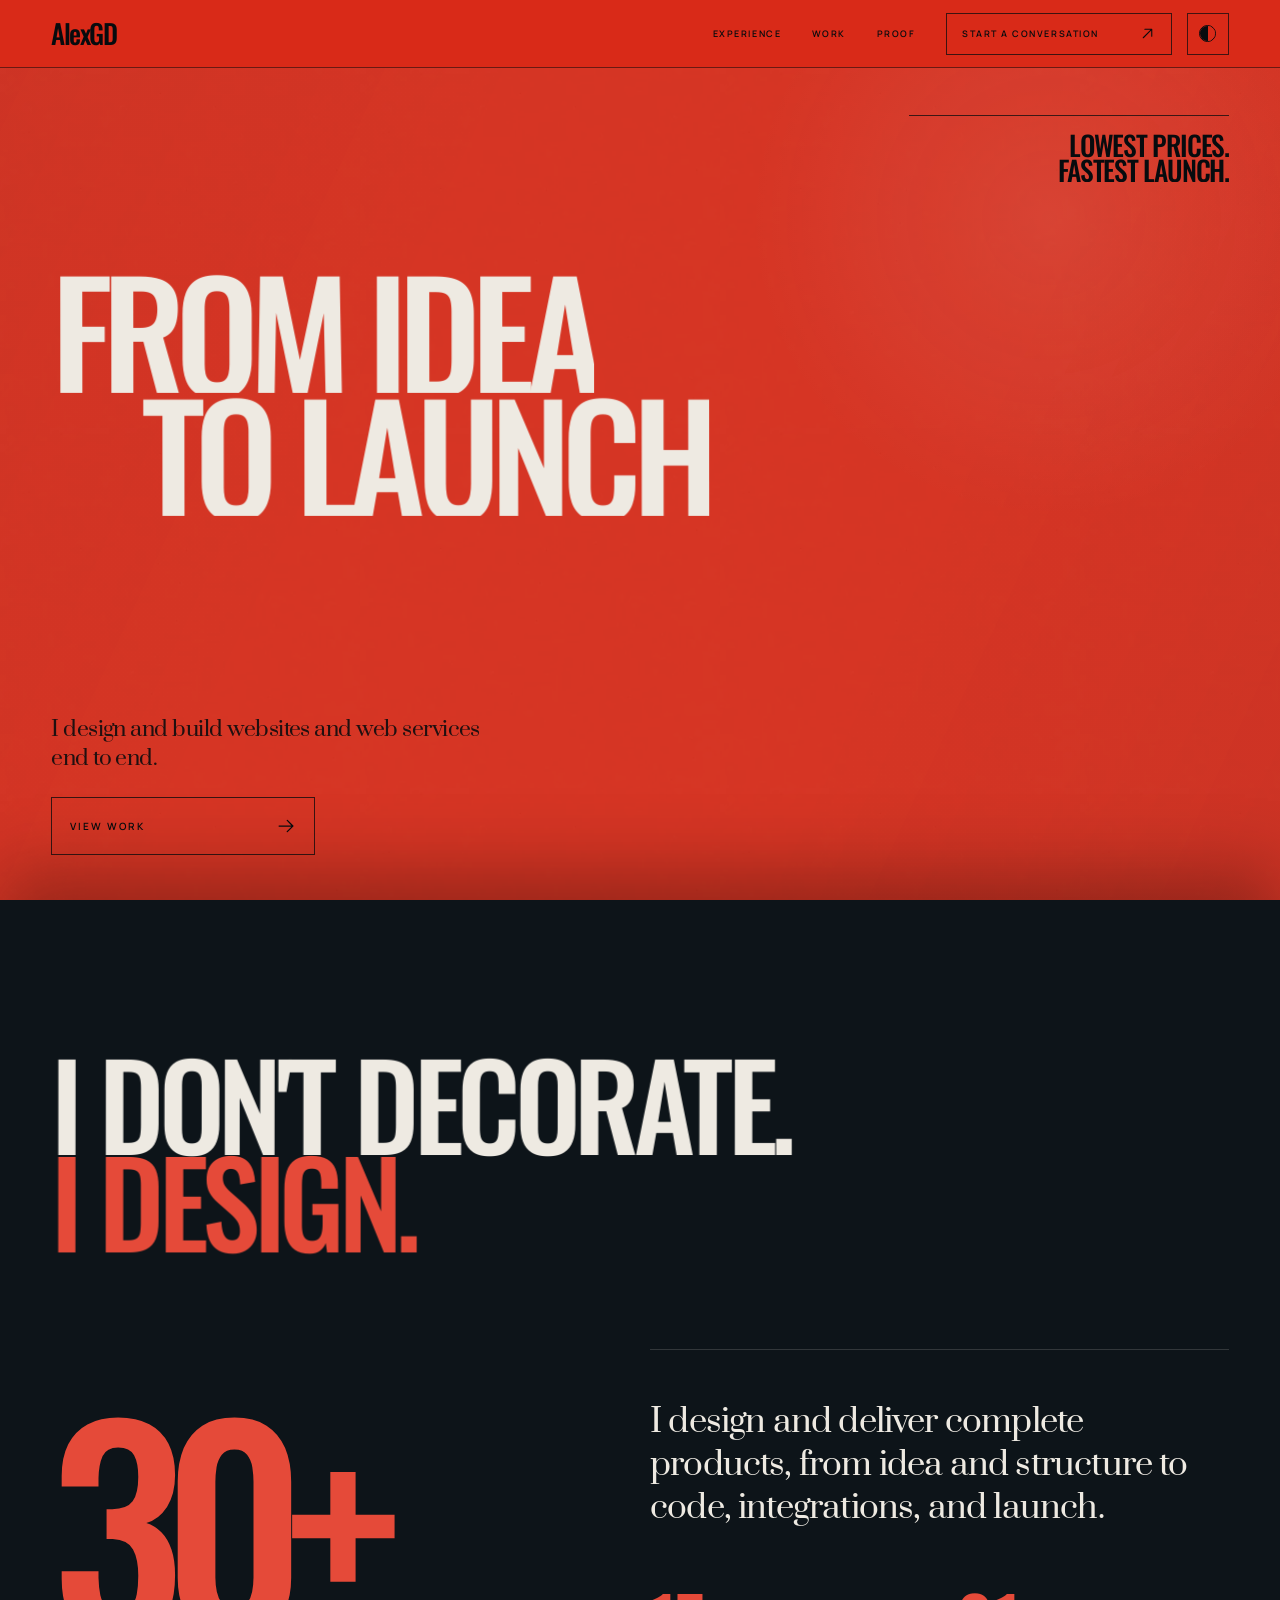
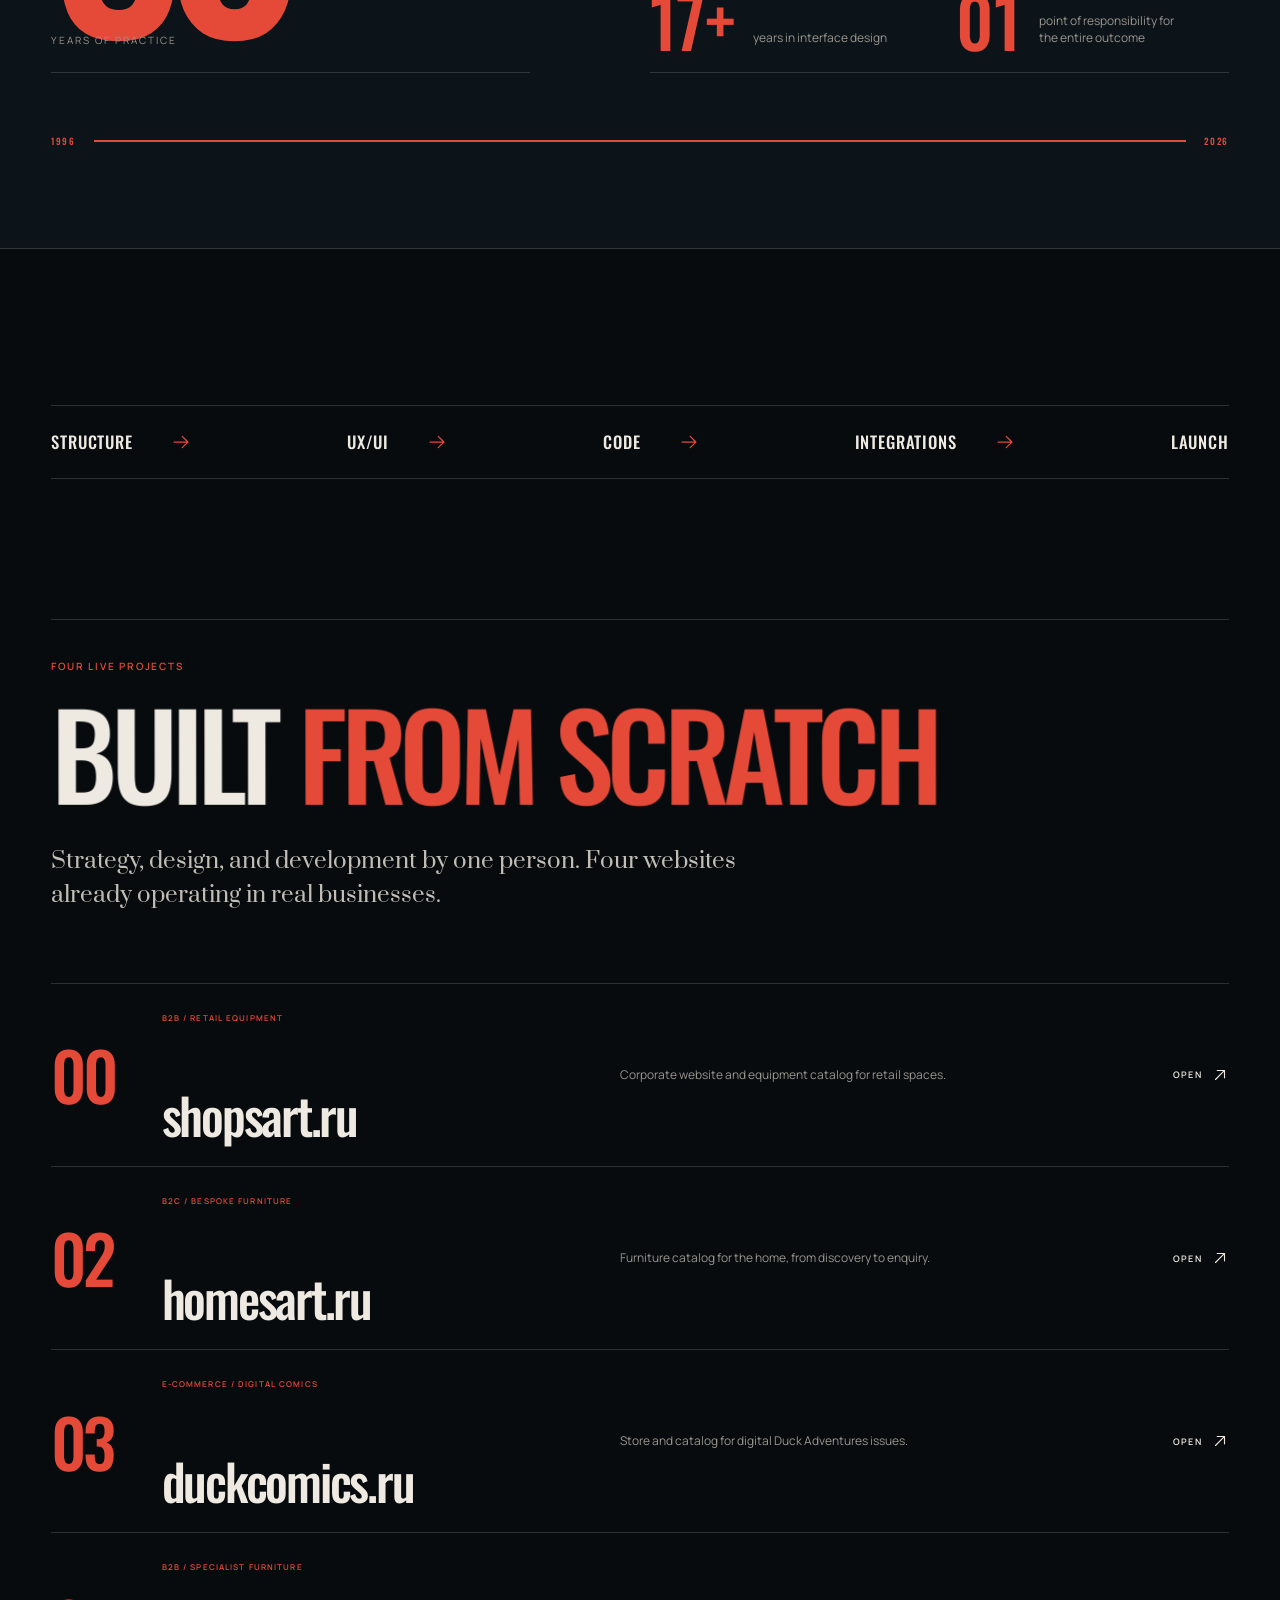
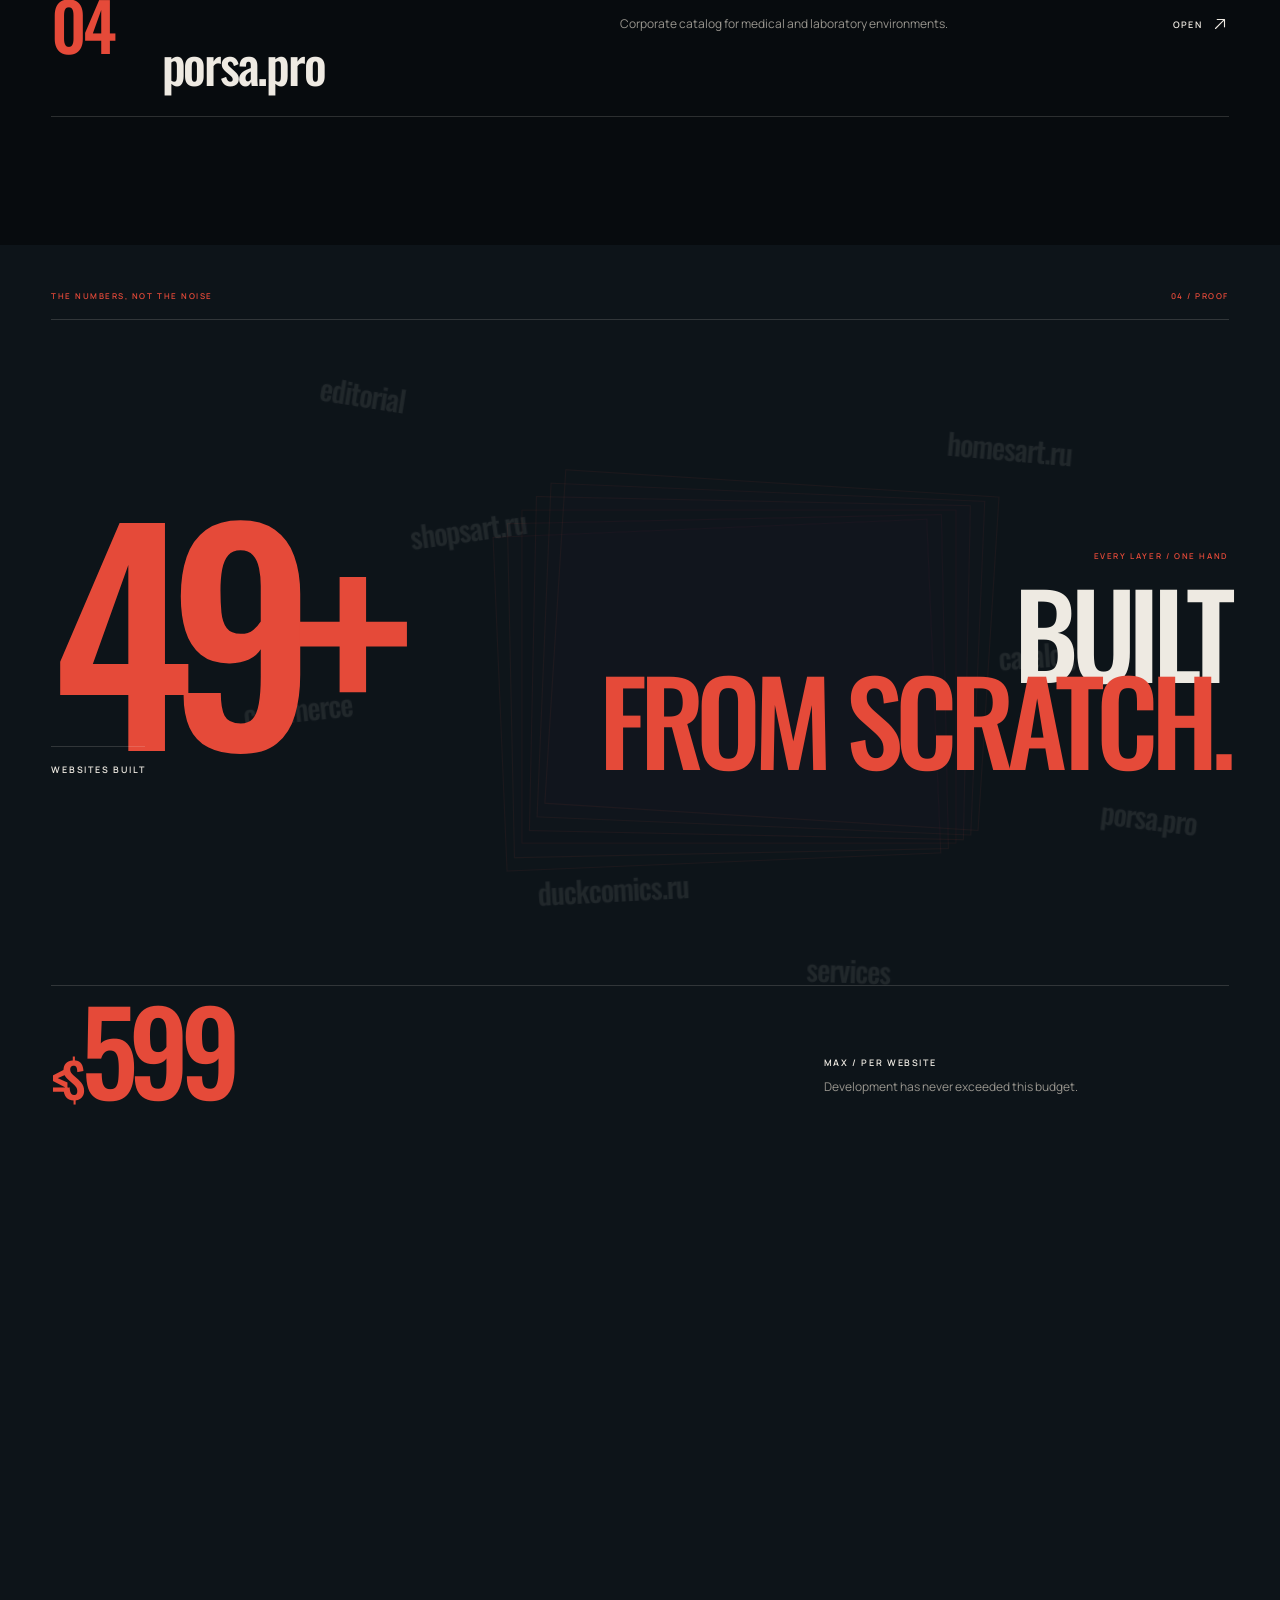
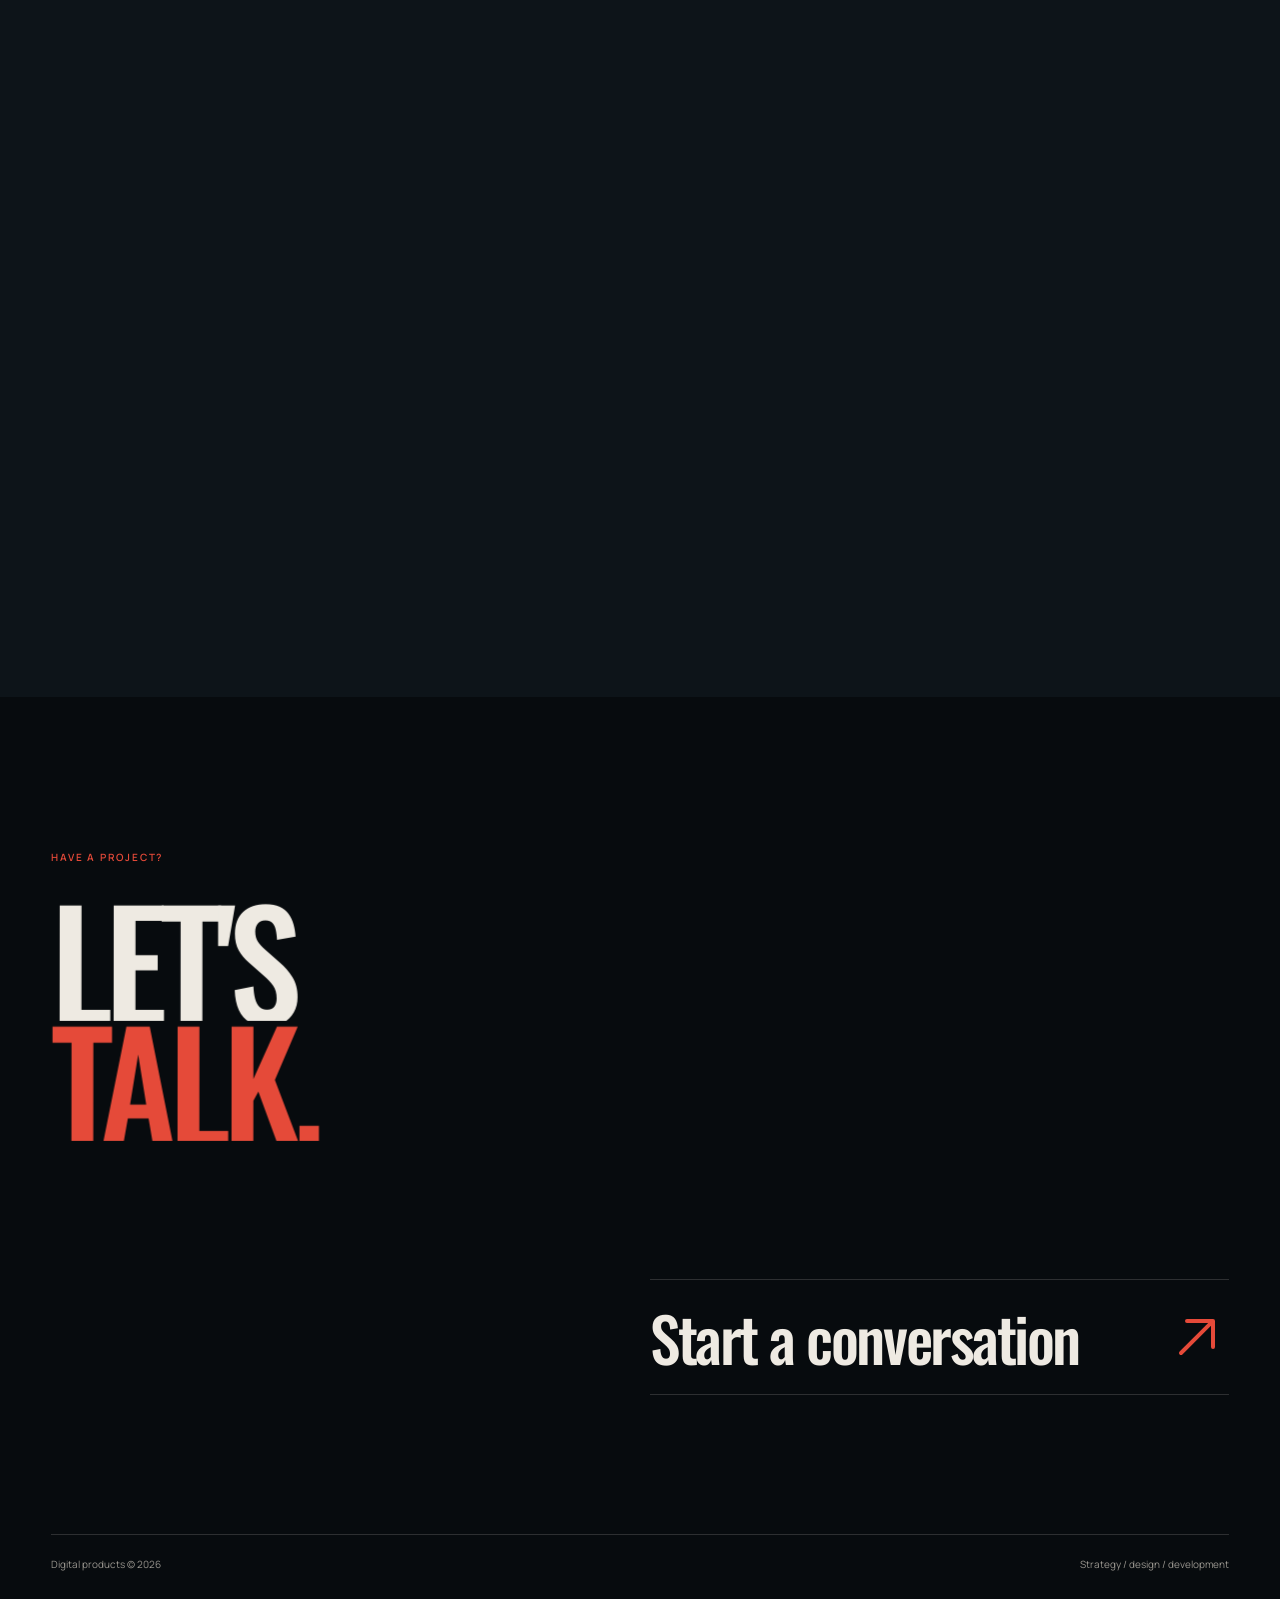
==== commit 051ae1b3: "Publish browser language localization" ====
--- a/index.html
+++ b/index.html
@@ -27,7 +27,7 @@
     <meta name="twitter:description" content="I design and build websites and web services end to end." />
     <meta name="twitter:image" content="https://alexden09-boop.github.io/og.png" />
     <title>From Idea to Launch | Websites and Web Services</title>
-    <script type="module" crossorigin src="/assets/index-C4g7wPTI.js"></script>
+    <script type="module" crossorigin src="/assets/index-B72jOIuG.js"></script>
     <link rel="stylesheet" crossorigin href="/assets/index-CYwJMSjc.css">
   </head>
   <body>
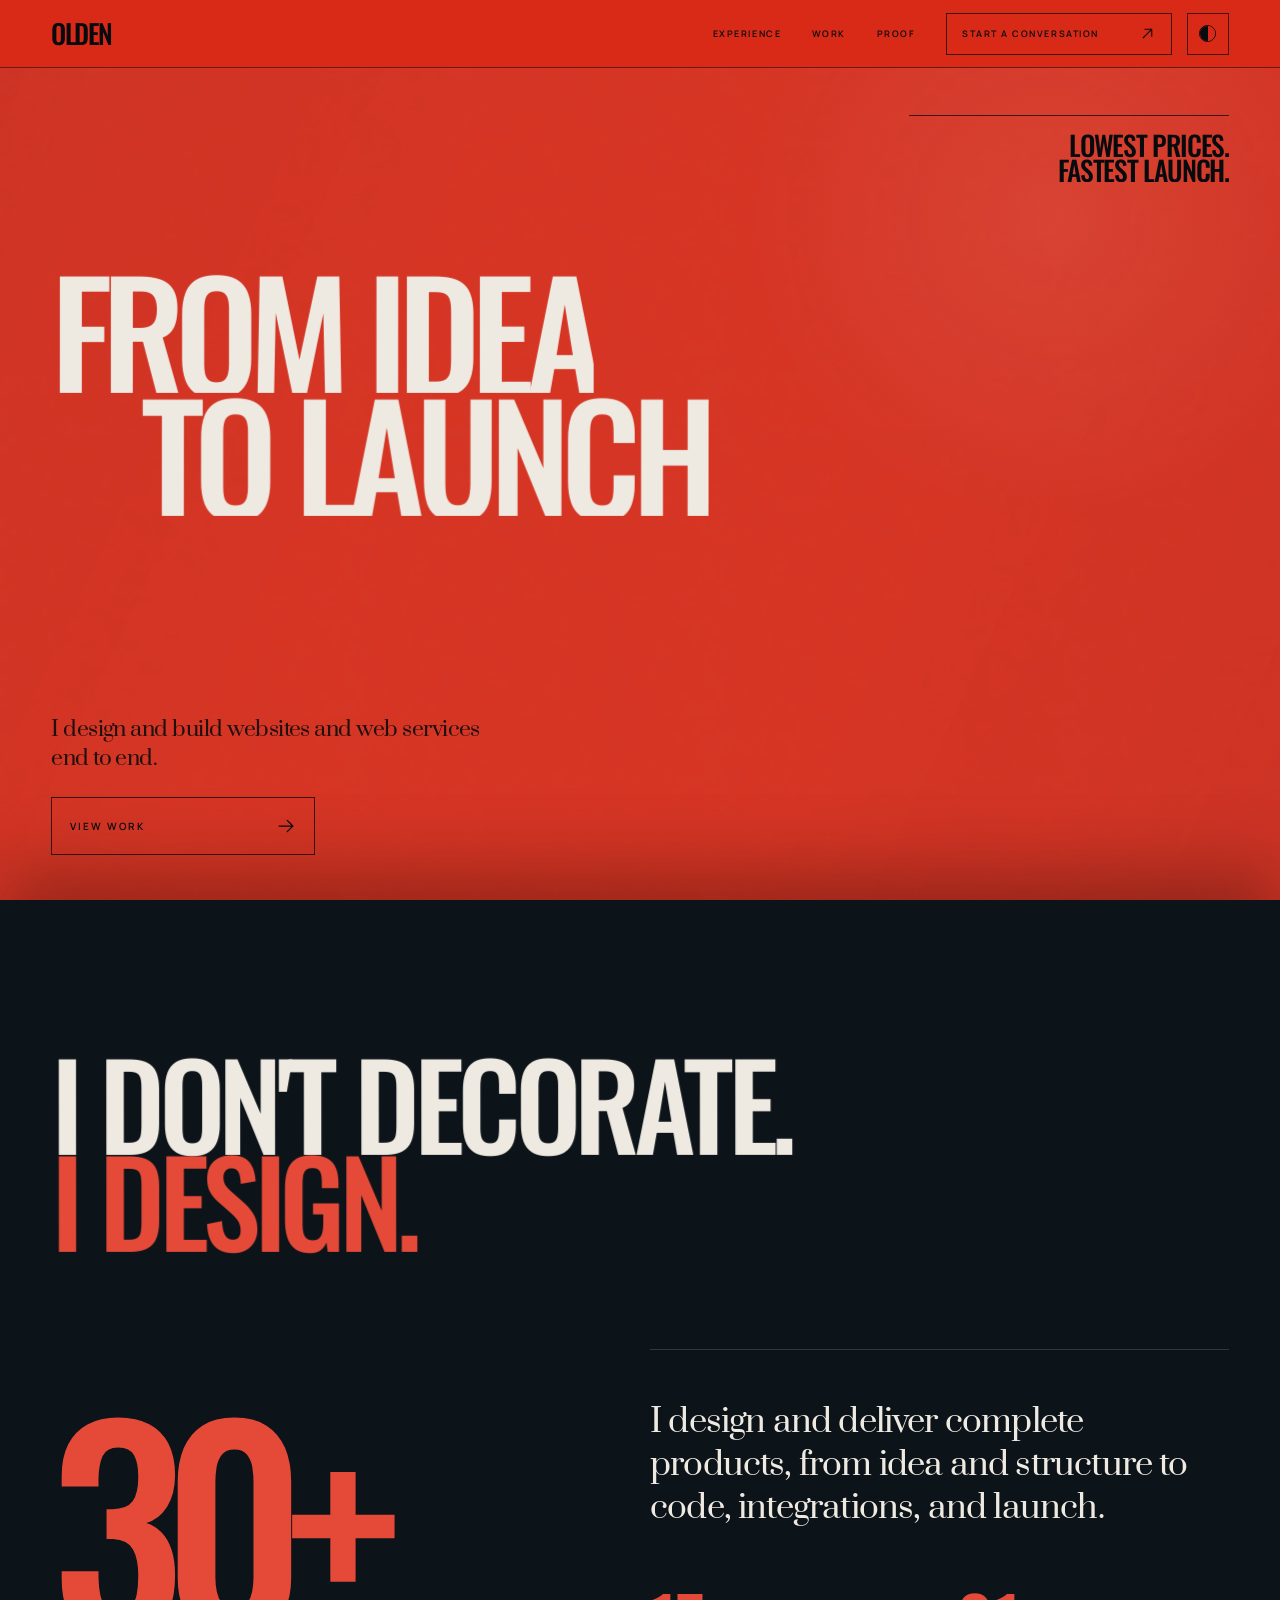
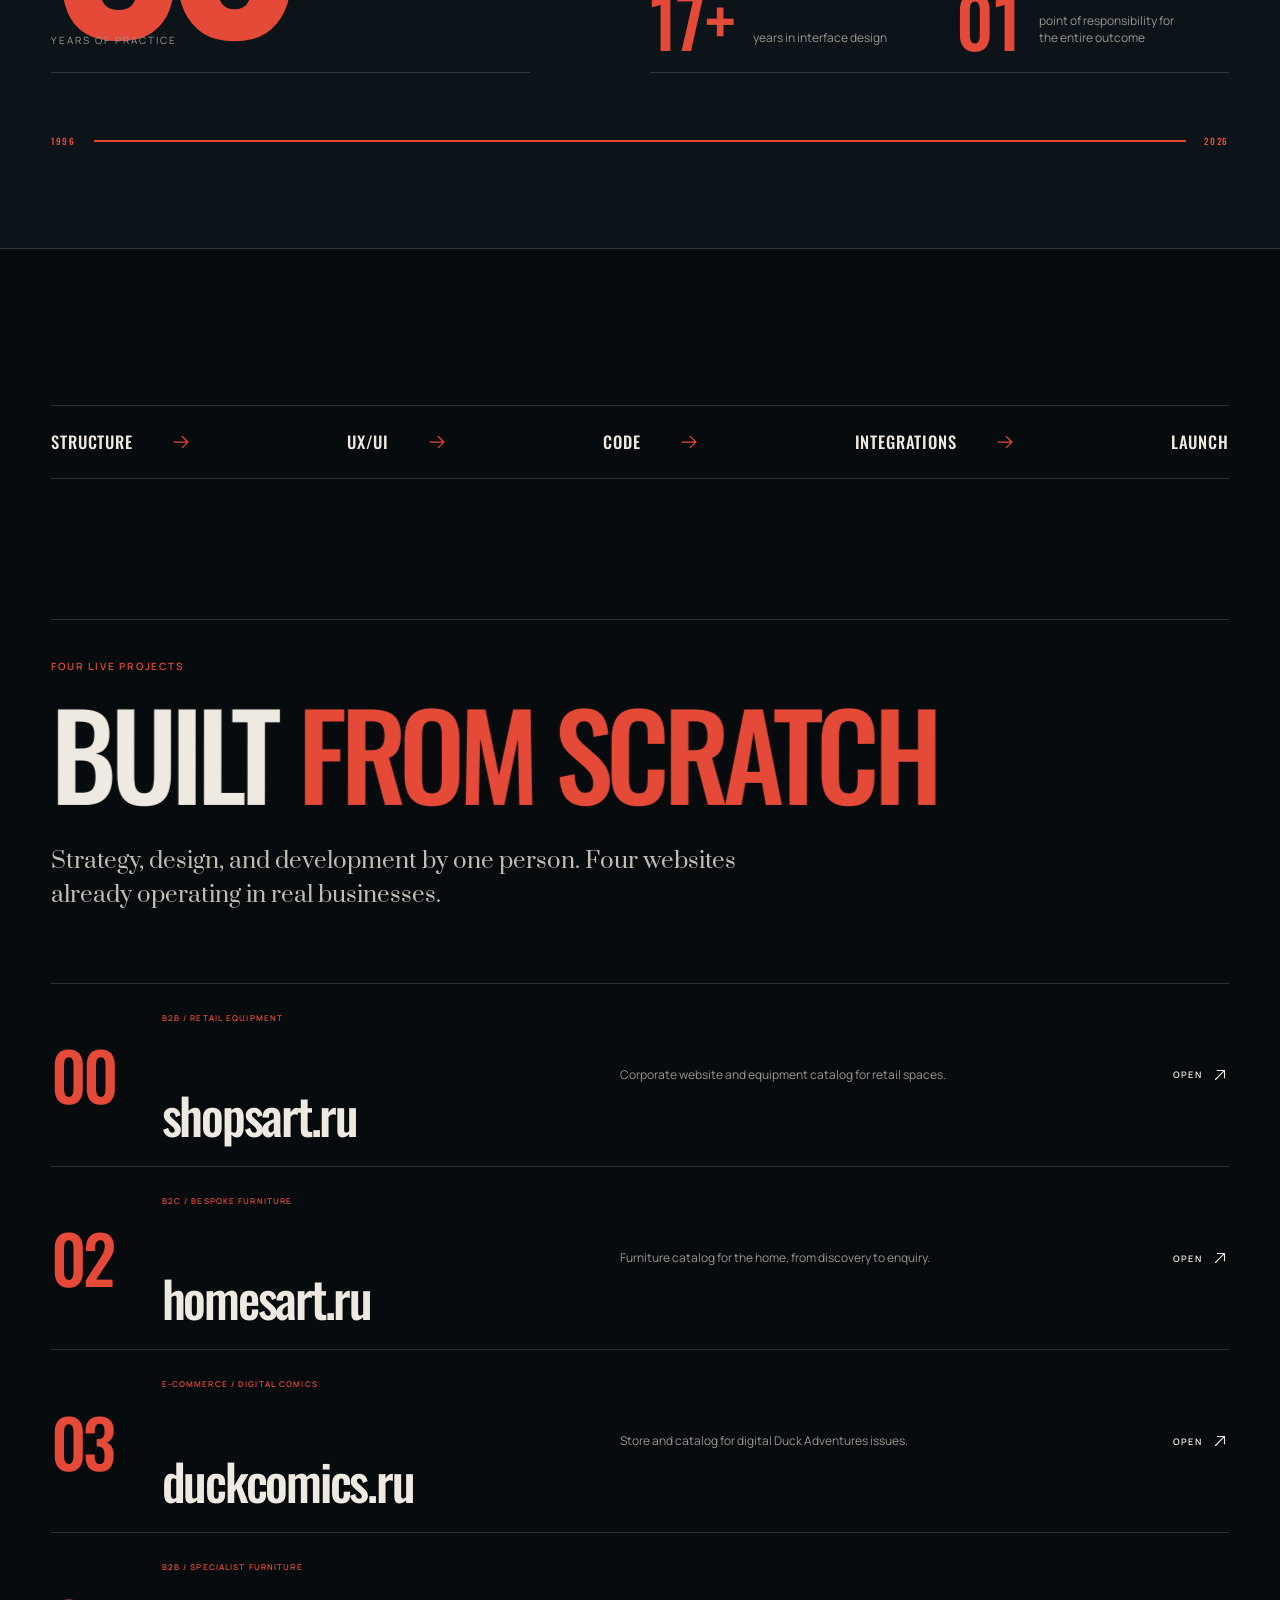
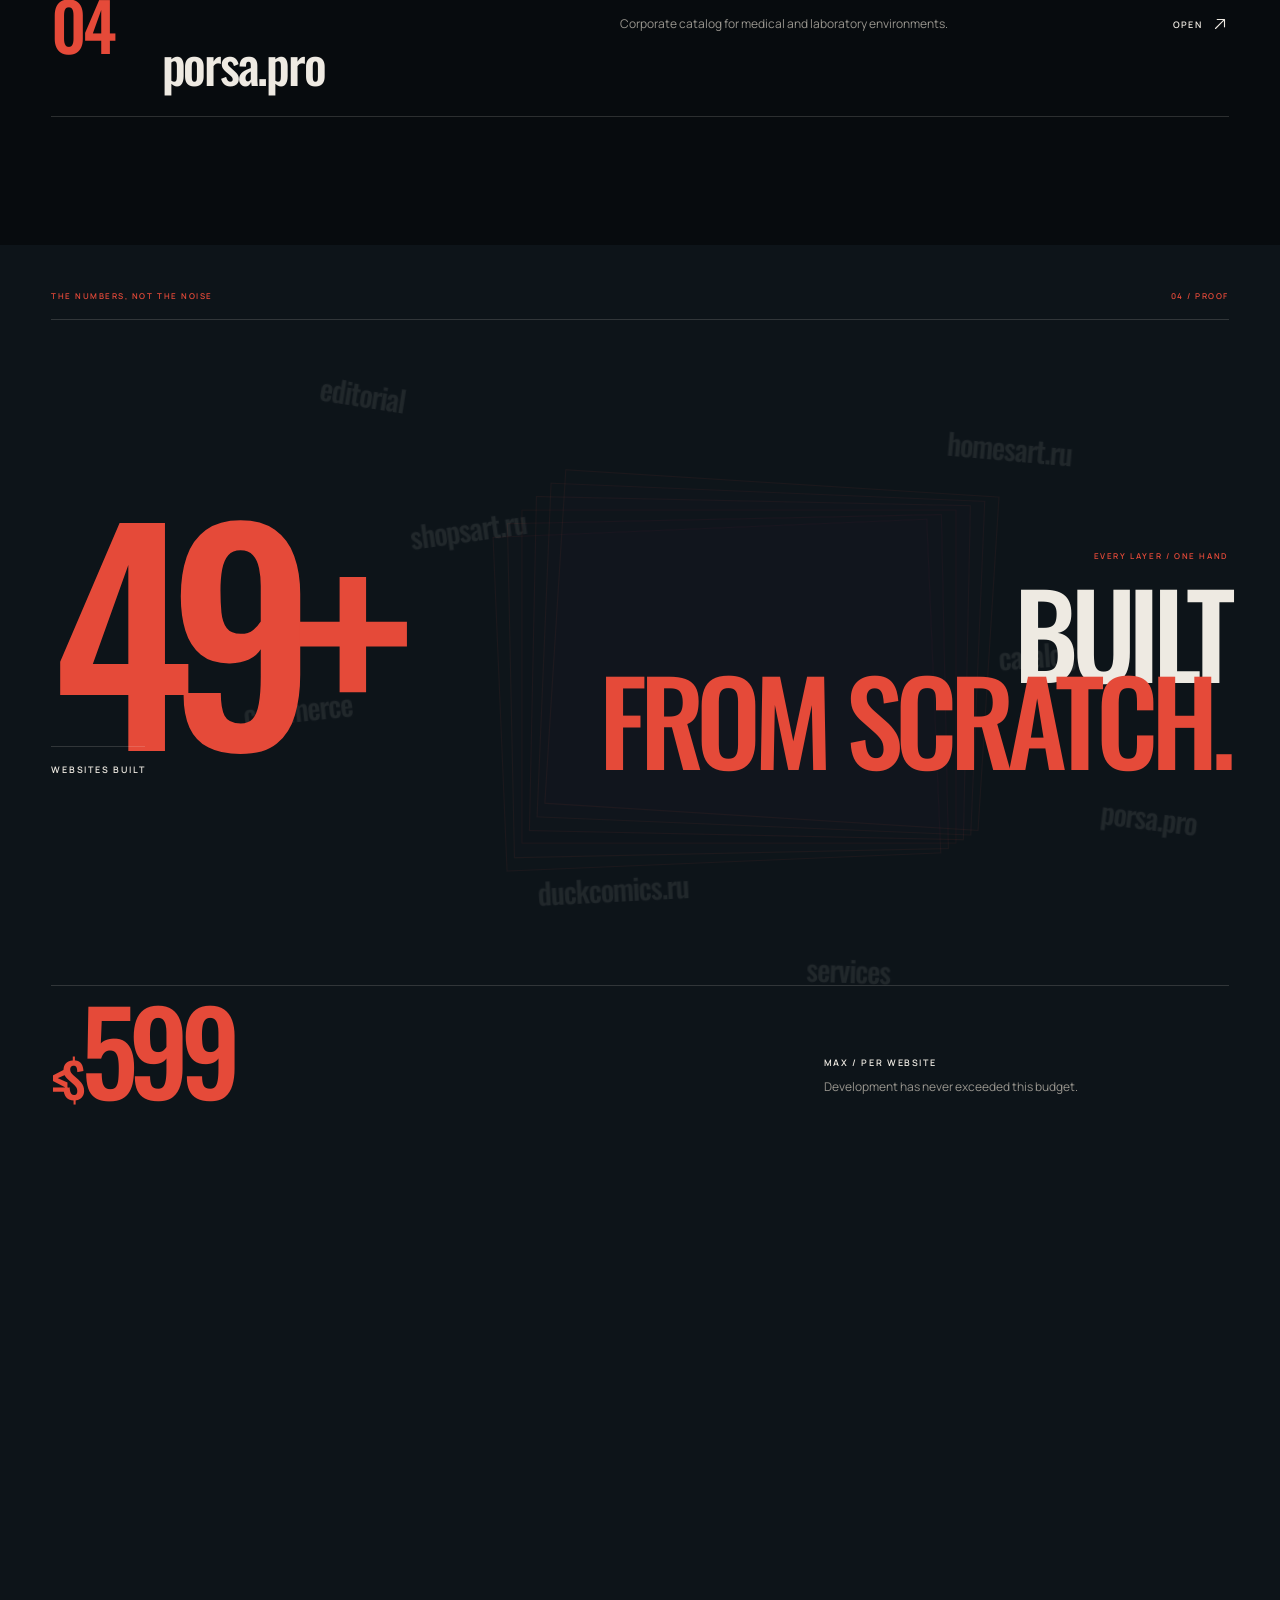
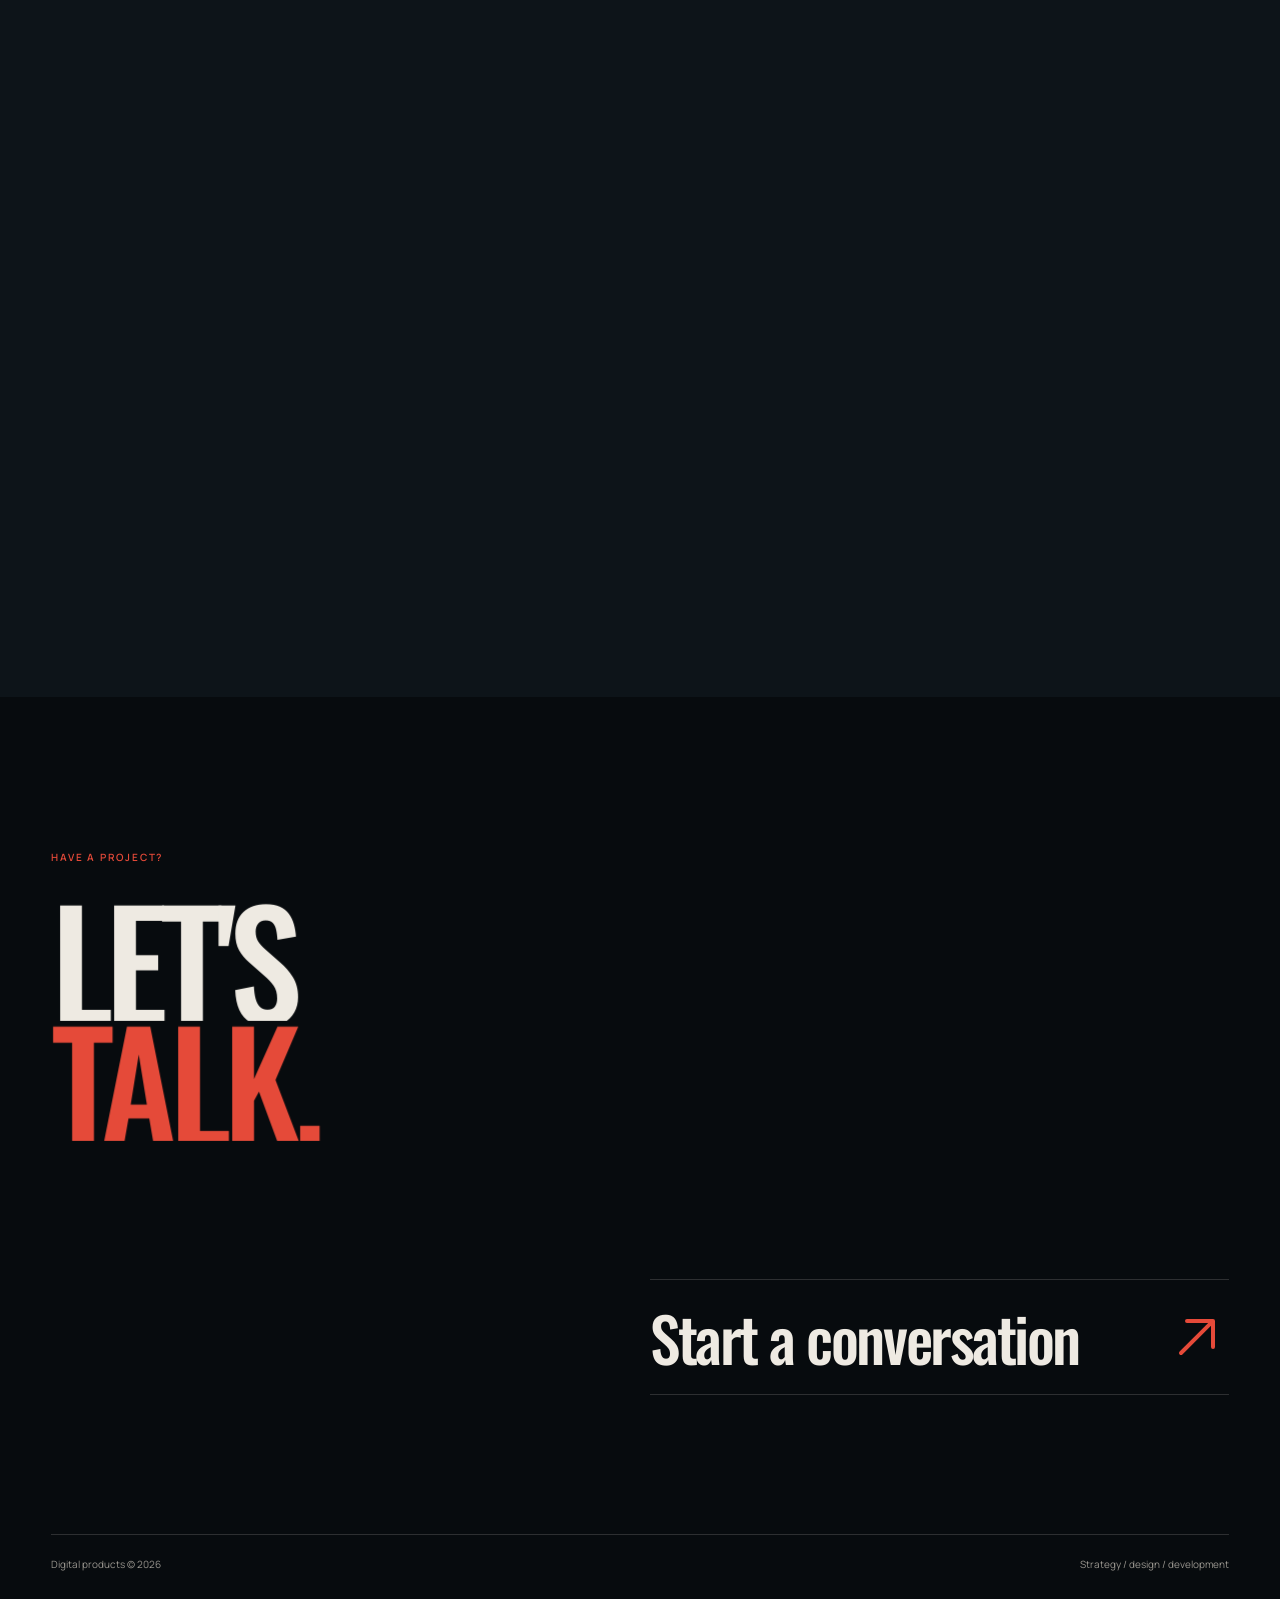
==== commit 0ad3fbd2: "Publish OLDEN brand rename" ====
--- a/index.html
+++ b/index.html
@@ -27,7 +27,7 @@
     <meta name="twitter:description" content="I design and build websites and web services end to end." />
     <meta name="twitter:image" content="https://alexden09-boop.github.io/og.png" />
     <title>From Idea to Launch | Websites and Web Services</title>
-    <script type="module" crossorigin src="/assets/index-B72jOIuG.js"></script>
+    <script type="module" crossorigin src="/assets/index-CwqezFjT.js"></script>
     <link rel="stylesheet" crossorigin href="/assets/index-CYwJMSjc.css">
   </head>
   <body>
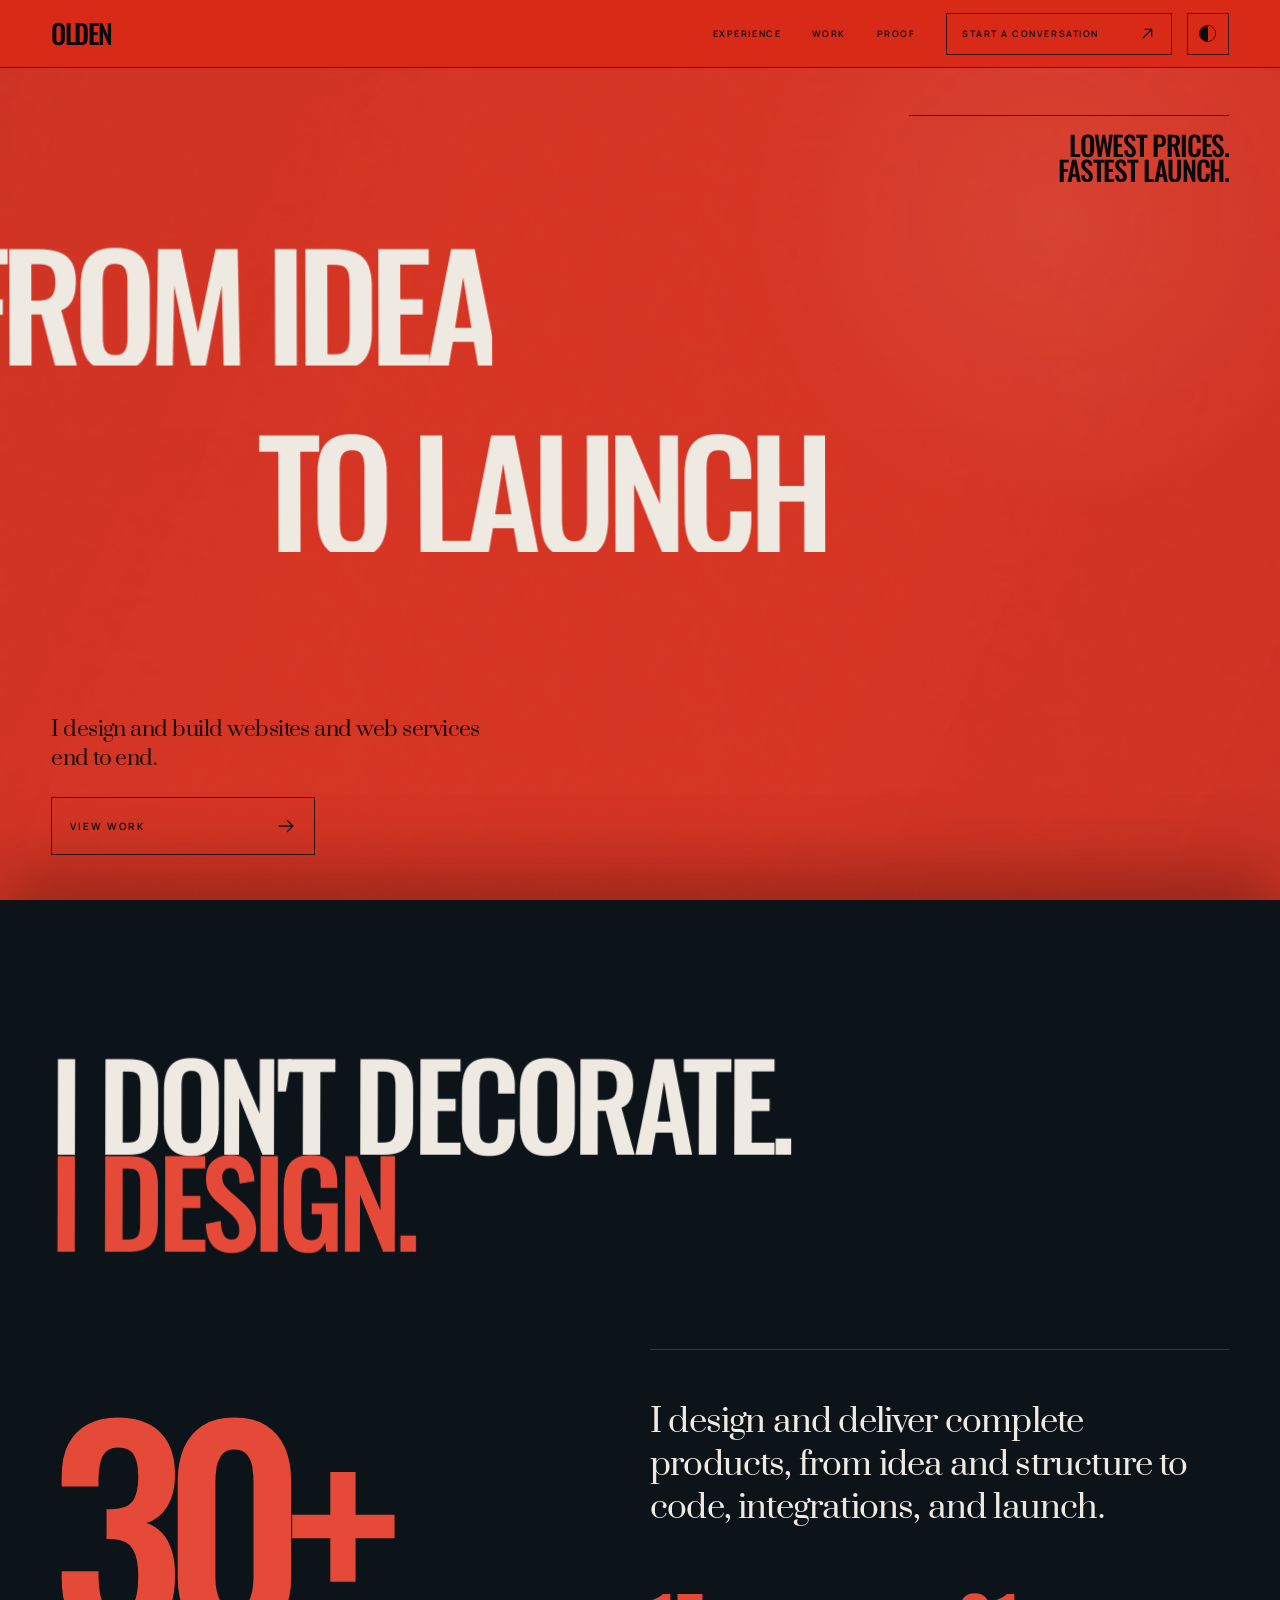
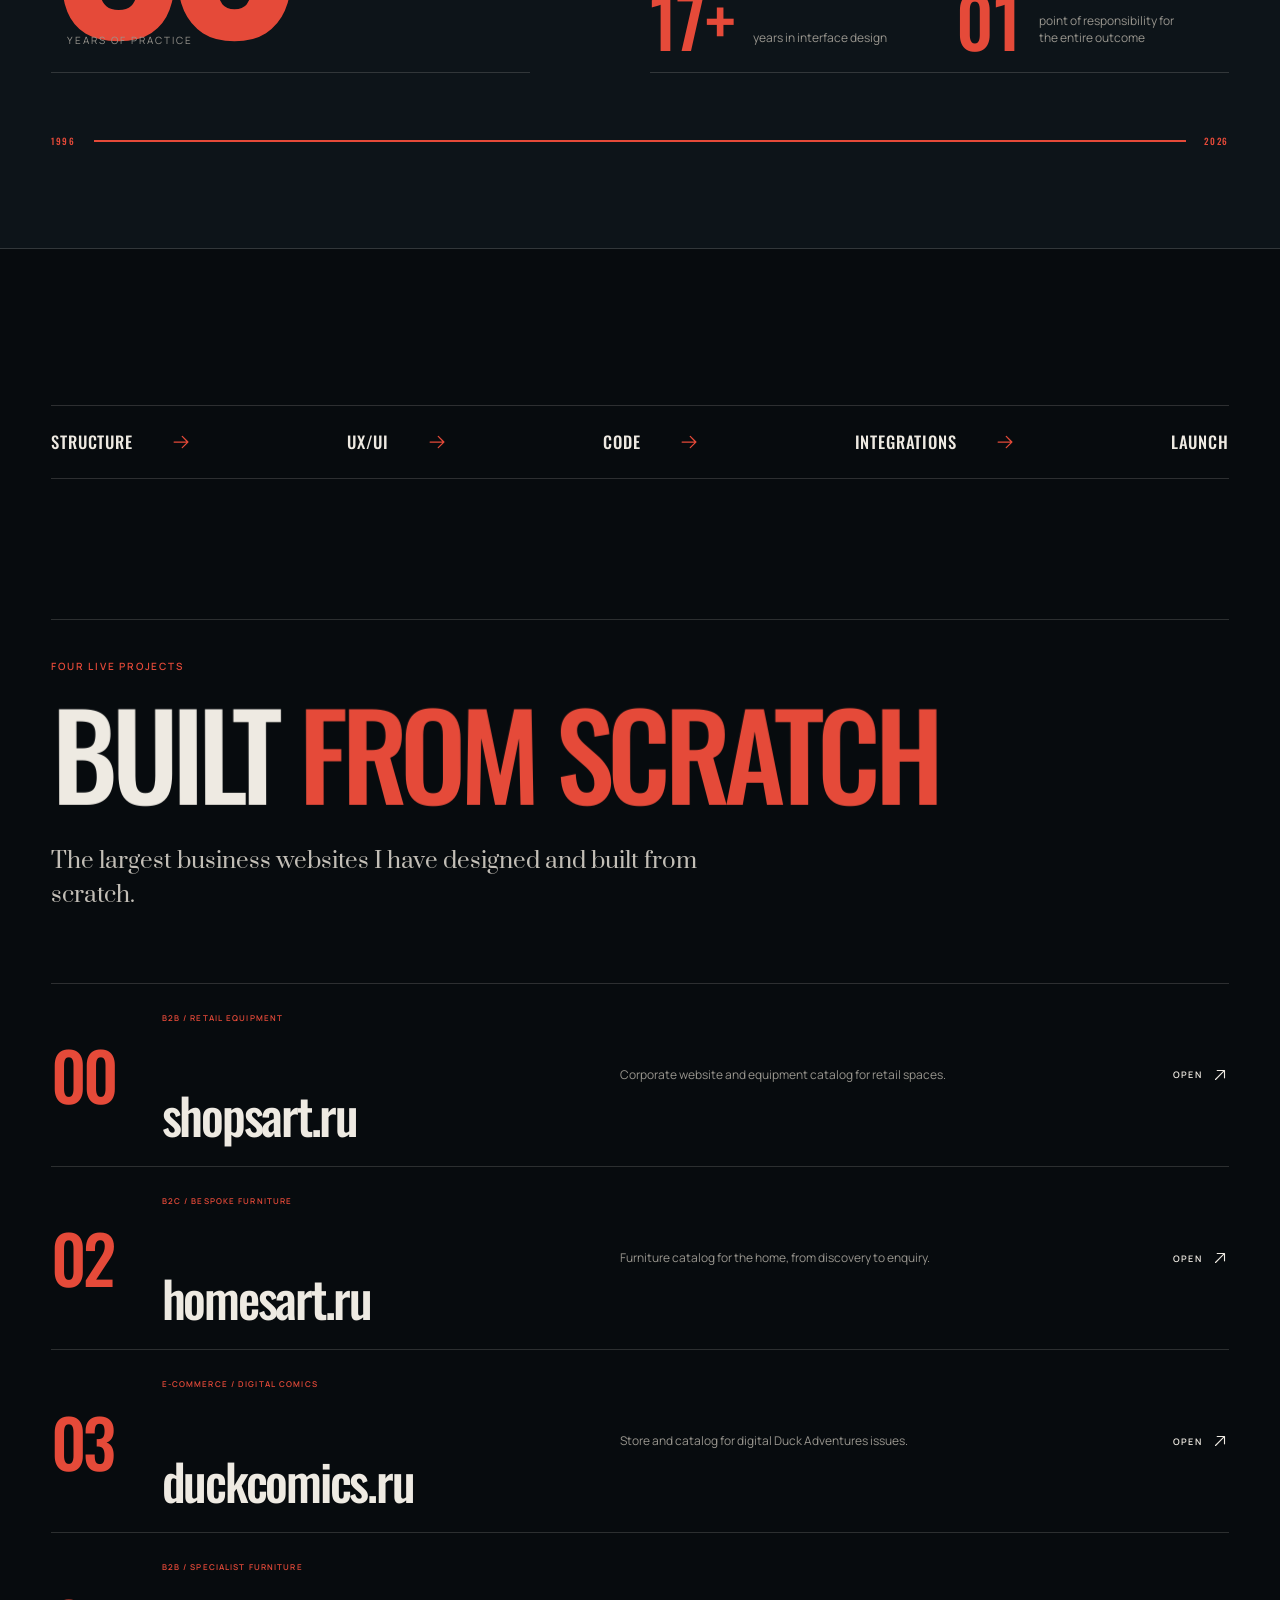
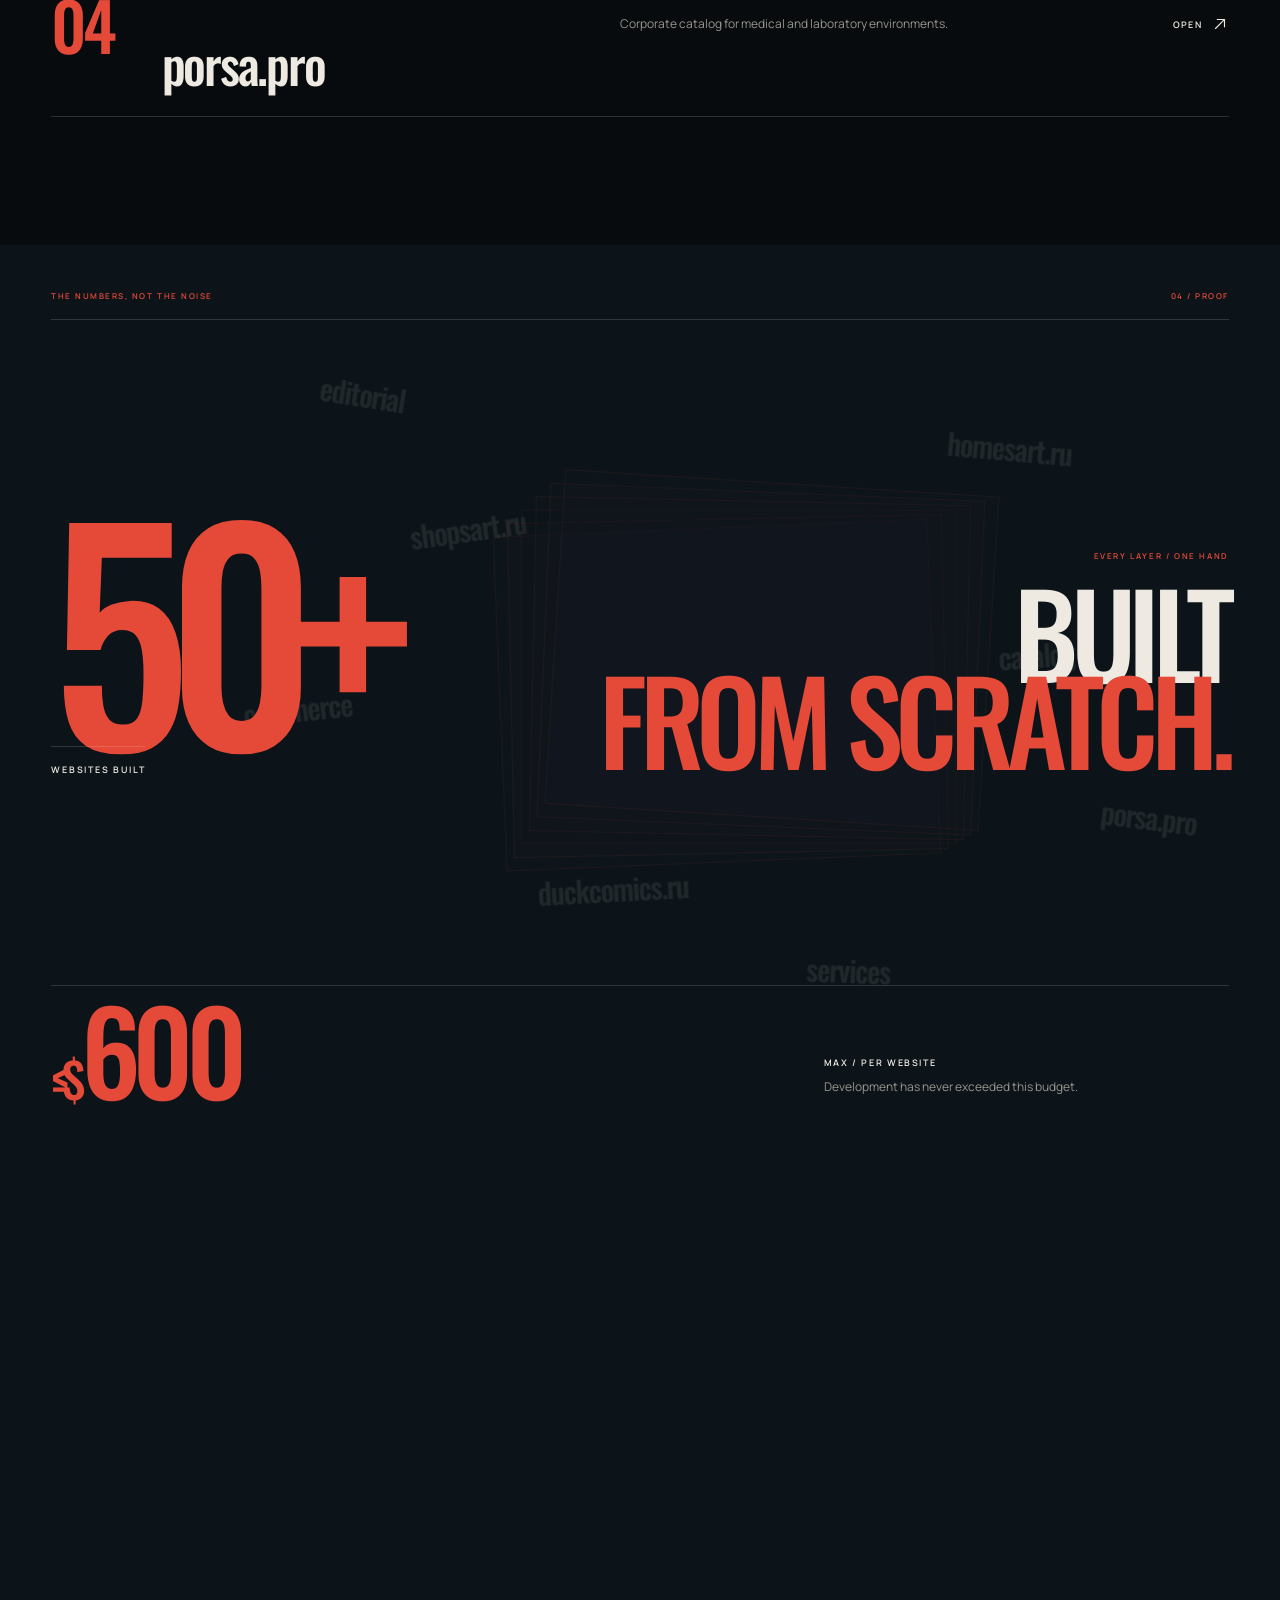
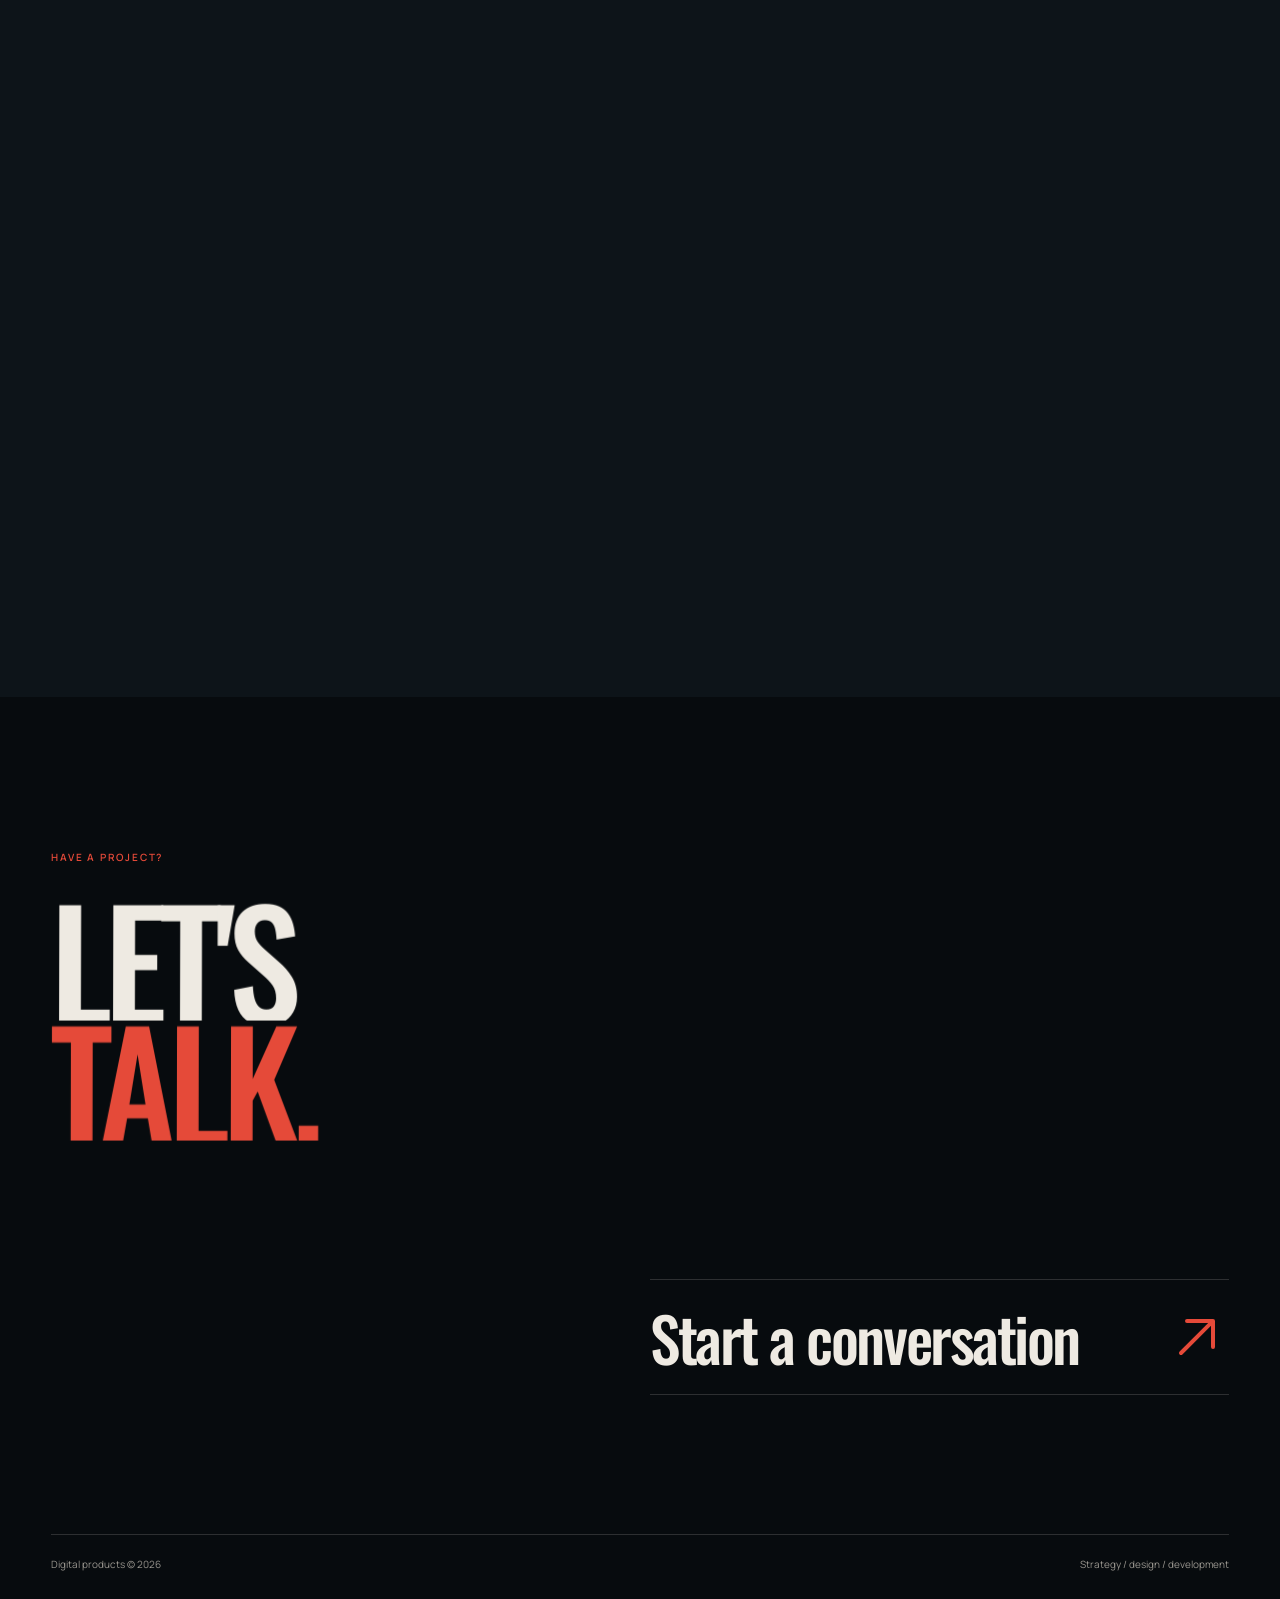
==== commit a7c4ba19: "Publish refined experience and project copy" ====
--- a/index.html
+++ b/index.html
@@ -27,8 +27,8 @@
     <meta name="twitter:description" content="I design and build websites and web services end to end." />
     <meta name="twitter:image" content="https://alexden09-boop.github.io/og.png" />
     <title>From Idea to Launch | Websites and Web Services</title>
-    <script type="module" crossorigin src="/assets/index-CwqezFjT.js"></script>
-    <link rel="stylesheet" crossorigin href="/assets/index-CYwJMSjc.css">
+    <script type="module" crossorigin src="/assets/index-DxjrSDHr.js"></script>
+    <link rel="stylesheet" crossorigin href="/assets/index-4d6E57Hg.css">
   </head>
   <body>
     <div id="root"></div>
--- a/assets/index-4d6E57Hg.css
+++ b/assets/index-4d6E57Hg.css
@@ -0,0 +1 @@
+@font-face{font-family:Manrope;src:url(/fonts/manrope-400.ttf) format("truetype");font-weight:400;font-style:normal;font-display:swap}@font-face{font-family:Manrope;src:url(/fonts/manrope-600.ttf) format("truetype");font-weight:600;font-style:normal;font-display:swap}@font-face{font-family:Oswald;src:url(/fonts/oswald-500.ttf) format("truetype");font-weight:500;font-style:normal;font-display:swap}@font-face{font-family:Prata;src:url(/fonts/prata-400.ttf) format("truetype");font-weight:400;font-style:normal;font-display:swap}:root{color:#eeeae2;background:#070b0e;font-family:Manrope,Arial,sans-serif;font-synthesis:none;--red: #e54a39;--red-deep: #741a13;--ink: #070b0e;--ink-raised: #0d1419;--navy: #0a1822;--paper: #eeeae2;--muted: #98958e;--line: rgba(238, 234, 226, .16);--display: "Oswald", "Arial Narrow", sans-serif;--serif: "Prata", Georgia, serif;--page-pad: clamp(24px, 4vw, 72px);--ease-enter: cubic-bezier(.22, 1, .36, 1);--ease-move: cubic-bezier(.32, .72, 0, 1);--ease-cut: cubic-bezier(.16, 1, .3, 1);--ease-mount: cubic-bezier(.22, .78, .18, 1);--ease-impact: cubic-bezier(.18, .92, .2, 1.08)}*{box-sizing:border-box}html{color-scheme:dark;background:var(--ink);overflow-x:clip}body{margin:0;min-width:0;min-height:100dvh;background:var(--ink);color:var(--paper);overflow-x:clip;-webkit-font-smoothing:antialiased}button,input,textarea{font:inherit}button,a{color:inherit}button{border:0;cursor:pointer}img{display:block;max-width:100%}::selection{color:var(--paper);background:var(--red)}.section-shell{width:min(100%,1600px);margin:0 auto;padding-inline:var(--page-pad)}main{position:relative;isolation:isolate}.scroll-counter{font-variant-numeric:tabular-nums lining-nums}.scroll-route{position:absolute;z-index:42;inset:0 auto auto 0;overflow:hidden;pointer-events:none;contain:layout paint style}.scroll-route__map{position:absolute;top:0;right:0;bottom:0;left:0;overflow:visible}.scroll-route__rail,.scroll-route__progress{vector-effect:non-scaling-stroke;stroke-linecap:round;stroke-linejoin:round}.scroll-route__rail{stroke:var(--red);stroke-width:1;stroke-dasharray:2 11;opacity:.16}.scroll-route__progress{stroke:var(--red);stroke-width:3}.scroll-route.is-tracing .route-head{will-change:transform}.route-node{position:absolute;display:flex;align-items:center;gap:10px;color:var(--red);opacity:.24;transform:translate3d(-5px,-50%,0) scale(.84);transform-origin:0 50%;transition:opacity .18s var(--ease-enter),transform .26s var(--ease-move)}.route-node--right{flex-direction:row-reverse;transform:translate3d(calc(-100% + 5px),-50%,0) scale(.84);transform-origin:100% 50%}.route-node i{flex:0 0 7px;width:7px;height:7px;background:var(--ink);border:1.5px solid var(--red);border-radius:50%;box-shadow:0 0 0 4px #e54a3914}.route-node b{padding:5px 7px;color:#ff705d;background:#070b0ec7;border:1px solid rgba(229,74,57,.32);font:500 7px/1 var(--display);letter-spacing:.15em;white-space:nowrap}.route-node.is-passed{opacity:.72;transform:translate3d(0,-50%,0) scale(1)}.route-node--right.is-passed{transform:translate3d(-100%,-50%,0) scale(1)}.route-node.is-current{opacity:1}.route-node.is-current i{background:var(--red);box-shadow:0 0 0 7px #e54a3921}.route-head{position:absolute;width:24px;height:24px;transform-origin:50% 50%}.route-head__shape,.route-head>b,.route-head>em{position:absolute;display:block;left:50%;top:50%}.route-head__shape{opacity:0;transform:translate3d(-50%,-50%,0) scale(.72);transition:opacity .16s var(--ease-enter),transform .24s var(--ease-move)}.route-head__shape--trace{width:8px;height:8px;background:#ff6a55;border:1px solid #ff9b8d;border-radius:50%;box-shadow:0 0 0 5px #e54a392e;opacity:1;transform:translate3d(-50%,-50%,0) scale(1)}.route-head__shape--graph{width:12px;height:12px;background:var(--ink);border:1.5px solid var(--red);border-radius:50%}.route-head__shape--frame{width:11px;height:11px;background:transparent;border:1.5px solid #ff6a55;transform:translate3d(-50%,-50%,0) rotate(45deg) scale(.72);box-shadow:0 0 0 4px #e54a3921}.route-head__shape--data{width:13px;height:3px;background:#ff6a55;box-shadow:-7px 0 #ff6a557a,-14px 0 #ff6a5533}.route-head__shape--logic{width:8px;height:8px;background:var(--red);border:1px solid var(--paper);border-radius:50%;box-shadow:0 0 0 3px var(--ink),0 0 0 6px #e54a3966}.route-head__shape--arrow{width:15px;height:12px;background:#ff6a55;clip-path:polygon(0 0,100% 50%,0 100%,25% 50%)}.route-head>b,.route-head>em{width:22px;height:1px;background:#ff705d8f;opacity:0;transition:opacity .18s var(--ease-enter),transform .24s var(--ease-move)}.route-head>b{transform:translate3d(-50%,-50%,0)}.route-head>em{transform:translate3d(-50%,-50%,0) rotate(90deg)}.scroll-route:not([data-mode=trace]) .route-head__shape--trace{opacity:0;transform:translate3d(-50%,-50%,0) scale(.72)}.scroll-route[data-mode=graph] .route-head__shape--graph,.scroll-route[data-mode=frame] .route-head__shape--frame,.scroll-route[data-mode=data] .route-head__shape--data,.scroll-route[data-mode=logic] .route-head__shape--logic,.scroll-route[data-mode=arrow] .route-head__shape--arrow{opacity:1;transform:translate3d(-50%,-50%,0) scale(1)}.scroll-route[data-mode=frame] .route-head__shape--frame{transform:translate3d(-50%,-50%,0) rotate(45deg) scale(1)}.scroll-route[data-mode=graph] .route-head>b,.scroll-route[data-mode=graph] .route-head>em{opacity:1}.skip-link{position:fixed;z-index:300;top:10px;left:12px;padding:10px 14px;color:var(--ink);background:var(--paper);transform:translateY(-160%)}.skip-link:focus{transform:translateY(0)}#about,#projects,#process,#contact{scroll-margin-top:64px}.project-transition{position:fixed;z-index:240;top:0;right:0;bottom:0;left:0;visibility:hidden;pointer-events:none;display:grid;grid-template-columns:auto minmax(0,1fr);align-items:end;gap:clamp(28px,6vw,100px);padding:clamp(28px,6vw,96px);color:var(--paper);background:var(--red);transform:translate3d(0,101%,0);transition:transform .36s var(--ease-move),visibility 0s linear .36s}.project-transition.is-active{visibility:visible;pointer-events:auto;transform:translateZ(0);transition:transform .36s var(--ease-move),visibility 0s}.project-transition>span{font:500 clamp(8rem,21vw,22rem)/.7 var(--display);letter-spacing:-.08em;opacity:.34}.project-transition>div{min-width:0;padding-bottom:clamp(6px,1vw,14px);opacity:0;transform:translate3d(0,24px,0);transition:opacity .18s var(--ease-cut),transform .24s var(--ease-cut)}.project-transition.is-active>div{opacity:1;transform:translateZ(0);transition-delay:.11s}.project-transition small{display:block;margin-bottom:clamp(14px,2vw,28px);color:var(--ink);font-size:9px;font-weight:600;letter-spacing:.18em}.project-transition strong{display:block;font:500 clamp(4rem,10vw,10rem)/.82 var(--display);letter-spacing:-.055em;overflow-wrap:anywhere}.site-header{position:fixed;z-index:100;inset:0 0 auto;height:64px;display:grid;grid-template-columns:1fr auto;align-items:center;padding-inline:var(--page-pad);background:#070b0ef0;border-bottom:1px solid var(--line)}.site-mark{justify-self:start;display:flex;align-items:baseline;gap:12px;padding:10px 0;background:transparent}.site-mark strong{font:500 24px/1 var(--display);letter-spacing:-.04em}.site-mark span{color:var(--muted);font-size:9px;letter-spacing:.18em}.site-header nav{display:flex;align-items:center;gap:clamp(22px,3vw,46px)}.site-header nav button{position:relative;display:inline-flex;align-items:center;gap:8px;padding:13px 0 11px;background:transparent;font-size:10px;font-weight:600;letter-spacing:.14em}.site-header nav button span{color:var(--red);font-size:8px}.site-header nav button:after{content:"";position:absolute;inset:auto 0 6px;height:1px;background:var(--red);transform:scaleX(0);transform-origin:0 50%;transition:transform .16s var(--ease-enter)}.menu-button{display:none;width:44px;height:44px;place-items:center;background:transparent;border:1px solid var(--line)}.hero-cover{position:relative;min-height:100dvh;padding-top:64px;display:grid;grid-template-columns:53% 47%;overflow:hidden;isolation:isolate;background:var(--ink)}.hero-cover:after{content:"";position:absolute;z-index:20;top:64px;right:0;bottom:0;left:0;pointer-events:none;opacity:.045;background:url(/assets/editorial-grain.webp) 0 0 / 360px 360px}.hero-opening{display:none}.hero-poster,.hero-case{position:relative;min-height:calc(100dvh - 64px);overflow:hidden}.hero-poster{isolation:isolate;display:grid;grid-template-rows:1fr;background:var(--red-deep)}.hero-poster__field{position:absolute;z-index:0;top:0;right:0;bottom:0;left:0;overflow:hidden;pointer-events:none;background:linear-gradient(90deg,rgba(238,234,226,.055) 1px,transparent 1px) 0 0 / 12.5% 100%,linear-gradient(rgba(238,234,226,.045) 1px,transparent 1px) 0 0 / 100% 12.5%,linear-gradient(126deg,transparent 0 53%,rgba(7,11,14,.12) 53.1% 69%,transparent 69.1%),radial-gradient(circle at 78% 38%,rgba(238,234,226,.08),transparent 34%),linear-gradient(135deg,#6d1711,#a32c20 48%,#741a13);transform-origin:70% 46%}.hero-poster__field:before{content:"";position:absolute;top:13%;right:-18%;width:min(64vw,720px);aspect-ratio:1;border:1px solid rgba(238,234,226,.2);border-radius:50%;box-shadow:0 0 0 clamp(34px,4vw,70px) #eeeae209,0 0 0 clamp(82px,9vw,150px) #070b0e0e}.hero-poster__field:after{content:"";position:absolute;left:7%;right:7%;bottom:8%;height:1px;background:#eeeae257;box-shadow:0 -7px #eeeae20f}.hero-field__orbit{position:absolute;top:28%;right:15%;width:clamp(92px,14vw,210px);aspect-ratio:1;border:1px solid rgba(238,234,226,.26);border-radius:50%}.hero-field__orbit:before,.hero-field__orbit:after{content:"";position:absolute;left:50%;top:50%;background:#eeeae257;transform:translate3d(-50%,-50%,0)}.hero-field__orbit:before{width:calc(100% + 42px);height:1px}.hero-field__orbit:after{width:1px;height:calc(100% + 42px)}.hero-field__axis{position:absolute;top:-8%;right:31%;width:1px;height:116%;background:#eeeae229;transform:rotate(24deg);transform-origin:50% 50%}.hero-field__axis:after{content:"";position:absolute;top:19%;left:-4px;width:9px;height:9px;background:var(--paper);border-radius:50%;box-shadow:0 0 0 6px #eeeae214}.hero-field__code{position:absolute;top:8%;right:4%;color:#eeeae294;font:500 7px/1 var(--display);letter-spacing:.24em;writing-mode:vertical-rl}.hero-poster__content{position:relative;z-index:3;grid-row:1;align-self:center;width:100%;padding:clamp(28px,5vh,58px) clamp(24px,3vw,48px) clamp(30px,5vh,58px) var(--page-pad)}.hero-kicker{margin:0 0 clamp(12px,1.8vh,20px);font-size:10px;font-weight:600;letter-spacing:.18em}.hero-trace{display:block;width:min(190px,42%);height:2px;margin-bottom:clamp(18px,2.5vh,27px);background:var(--paper);transform-origin:0 50%}.hero-poster h1{margin:0;font:500 clamp(4.25rem,min(8.2vw,12.5vh),7.8rem)/.84 var(--display);letter-spacing:-.052em;text-transform:uppercase}.hero-title-line{display:block;overflow:hidden}.hero-title-line>span{display:block;white-space:nowrap}.hero-lead{max-width:480px;margin:clamp(24px,3.4vh,38px) 0 0;font:clamp(1.15rem,1.65vw,1.7rem)/1.34 var(--serif);letter-spacing:-.02em}.hero-actions{display:flex;align-items:center;gap:24px;margin-top:clamp(24px,3.6vh,40px)}.primary-action,.secondary-action{min-height:50px;white-space:nowrap;transition:transform .14s var(--ease-impact)}.primary-action{position:relative;isolation:isolate;min-width:196px;display:inline-flex;align-items:center;justify-content:space-between;gap:24px;padding:0 16px;overflow:hidden;color:var(--paper);background:#480f0a47;border:1px solid rgba(238,234,226,.72);font-size:11px;transition:color .18s var(--ease-enter),border-color .18s var(--ease-enter),transform .14s var(--ease-impact)}.primary-action:before{content:"";position:absolute;z-index:-1;top:0;right:0;bottom:0;left:0;background:var(--paper);transform:translate3d(0,102%,0);transition:transform .24s var(--ease-move)}.action-label{position:relative;z-index:1}.action-arrow{position:relative;z-index:1;width:21px;height:21px;overflow:hidden}.action-arrow>span{display:flex;width:42px;transform:translateZ(0);transition:transform .23s var(--ease-move)}.action-arrow svg{flex:0 0 21px}.secondary-action{position:relative;display:inline-flex;align-items:center;gap:9px;padding:0;background:transparent;border-bottom:1px solid rgba(238,234,226,.28);font-size:11px}.secondary-action:after{content:"";position:absolute;inset:auto 0 -1px;height:1px;background:var(--paper);transform:scaleX(.22);transform-origin:0 50%;transition:transform .24s var(--ease-move)}.secondary-action svg{opacity:.72;transform:translate3d(-4px,0,0);transition:opacity .18s var(--ease-enter),transform .23s var(--ease-move)}.primary-action:active:not(:focus-visible),.secondary-action:active:not(:focus-visible){transform:scale(.98);transition-duration:.14s}.hero-case{height:calc(100dvh - 64px);display:grid;grid-template-rows:minmax(0,20%) minmax(0,27%) minmax(0,53%);background:var(--navy);perspective:1600px}.hero-film{position:relative;z-index:1;grid-row:1;align-self:stretch;min-height:0;margin:0 4% 0 9%;display:grid;grid-template-columns:repeat(3,1fr);gap:8px;padding:11px 10px;background:#11171b;border-block:9px solid #11171b;transform:rotate(.8deg)}.hero-film span{position:relative;overflow:hidden;background:linear-gradient(90deg,transparent 49.5%,rgba(238,234,226,.16) 49.5% 50.5%,transparent 50.5%),linear-gradient(transparent 49.5%,rgba(238,234,226,.12) 49.5% 50.5%,transparent 50.5%),linear-gradient(135deg,#1b2730,#0b1116);border:1px solid rgba(238,234,226,.13)}.hero-film span:before{content:attr(data-frame);position:absolute;z-index:2;left:9px;bottom:8px;color:#eeeae29e;font:500 7px/1 var(--display);letter-spacing:.18em}.hero-film span:after{content:"";position:absolute;top:18%;right:12%;width:44%;height:52%;border:1px solid rgba(229,74,57,.62);transform:skew(-12deg)}.hero-film span:nth-child(2){background-position:18px 0,0 12px,0 0}.hero-film span:nth-child(2):after{inset:22% 21% auto auto;width:34%;height:34%;border-radius:50%;transform:none;box-shadow:0 0 0 12px #e54a3914}.hero-film span:nth-child(3){background-position:-12px 0,0 -9px,0 0}.hero-film span:nth-child(3):after{top:16%;right:15%;width:12%;height:62%;border-width:0 1px;transform:rotate(28deg)}.hero-case__heading{position:relative;z-index:3;grid-row:2;align-self:center;min-height:0;margin:0 6% 0 8%;display:grid;grid-template-columns:.78fr 1.22fr;align-items:center;gap:clamp(16px,1.8vw,24px)}.hero-case__heading strong{color:var(--red);font:500 clamp(7rem,min(14vw,24vh),14rem)/.82 var(--display);letter-spacing:-.07em}.hero-case__copy{min-width:0;align-self:center}.hero-case__heading h2{margin:0;font:clamp(1.9rem,min(3.65vw,6vh),4.1rem)/1.01 var(--serif);letter-spacing:-.035em}.hero-case__meta{max-width:100%;margin:clamp(8px,1.4vh,14px) 0 0;color:var(--red);font-size:8px;font-weight:600;line-height:1.35;letter-spacing:.08em}.hero-dashboard{position:relative;z-index:3;grid-row:3;align-self:stretch;min-height:0;margin:0 5% 4.5% 9%;padding:2.8%;overflow:hidden;background:#0d2438f0;border:1px solid rgba(238,234,226,.13)}.hero-dashboard img{width:100%;height:100%;object-fit:contain;object-position:center;transition:transform .15s var(--ease-enter)}.hero-film-code{position:absolute;z-index:5;inset:2% 1.5% 2% auto;display:flex;flex-direction:column;align-items:center;justify-content:space-between;color:var(--muted);font:8px/1 var(--display);letter-spacing:.18em}.hero-film-code span{writing-mode:vertical-rl}.hero-person{position:absolute;z-index:7;inset:64px auto 0 30%;width:31%;pointer-events:none;overflow:hidden}.hero-person img{position:absolute;left:50%;bottom:-34%;height:112%;width:auto;max-width:none;transform:translate(-50%)}.hero-seam{position:absolute;z-index:8;top:58px;bottom:-2%;left:50.4%;width:clamp(54px,6vw,96px);height:calc(100% - 50px);object-fit:cover;opacity:.46;pointer-events:none}.hero-cover--without-portrait .hero-poster__content{width:100%}.experience{position:relative;padding:clamp(110px,12vw,185px) 0 clamp(82px,8vw,126px);background:var(--ink-raised);border-bottom:1px solid var(--line);overflow:hidden}.experience__heading h2,.proof__heading h2,.footer-title h2{margin:0;font:500 clamp(4.5rem,9.2vw,9.3rem)/.82 var(--display);letter-spacing:-.055em}.experience__heading h2 span,.proof__heading h2 span,.footer-line--accent{color:var(--red)}.experience__body{display:grid;grid-template-columns:repeat(12,1fr);gap:20px;align-items:end;margin-top:clamp(65px,8vw,120px)}.experience__number{grid-column:1 / span 5;display:grid;align-content:end;min-height:300px;border-bottom:1px solid var(--line)}.experience__number strong{color:var(--red);font:500 clamp(10rem,21vw,21rem)/.7 var(--display);letter-spacing:-.08em}.experience__number span{padding:22px 0 25px clamp(12px,1.2vw,20px);color:var(--muted);font-size:10px;letter-spacing:.2em}.experience__story{grid-column:7 / span 6;align-self:stretch;display:flex;flex-direction:column;justify-content:space-between;border-top:1px solid var(--line);border-bottom:1px solid var(--line);padding:clamp(30px,4vw,62px) 0 25px}.experience__story>p{max-width:650px;margin:0;font:clamp(1.55rem,2.55vw,2.8rem)/1.32 var(--serif);letter-spacing:-.025em}.experience__facts{display:grid;grid-template-columns:repeat(2,minmax(0,1fr));gap:34px;margin-top:60px}.experience__facts article{display:grid;grid-template-columns:auto 1fr;align-items:end;gap:18px}.experience__facts strong{color:var(--red);font:500 clamp(3.6rem,5.5vw,6rem)/.8 var(--display)}.experience__facts span{max-width:150px;color:var(--muted);font-size:12px;line-height:1.45}.experience__axis{display:grid;grid-template-columns:auto minmax(0,1fr) auto;align-items:center;gap:18px;margin:clamp(45px,5vw,76px) 0 0;color:var(--red);font:500 9px/1 var(--display);letter-spacing:.18em}.experience__axis i{display:block;height:2px;background:var(--red);transform-origin:0 50%}.work-archive{padding:clamp(100px,10vw,155px) 0;background:var(--ink);overflow:hidden}.concept-entry__choices{display:grid;grid-template-columns:1.12fr .86fr 1.02fr;margin-top:clamp(34px,4vw,58px);border-block:1px solid var(--line)}.concept-entry__choices button{position:relative;isolation:isolate;min-width:0;min-height:clamp(118px,10vw,158px);display:grid;grid-template-columns:auto minmax(0,1fr) auto;align-items:center;gap:clamp(14px,2vw,30px);padding:20px clamp(16px,2vw,30px);color:var(--paper);background:transparent;border-right:1px solid var(--line);overflow:hidden;text-align:left}.concept-entry__choices button:last-child{border-right:0}.concept-entry__choices button:before{content:"";position:absolute;z-index:-1;top:0;right:0;bottom:0;left:0;background:var(--red);transform:translate3d(0,101%,0);transition:transform .24s var(--ease-move)}.concept-entry__choices button>span{color:var(--red);font:500 12px/1 var(--display);letter-spacing:.08em;transition:color .16s var(--ease-enter)}.concept-entry__choices strong{min-width:0;font:500 clamp(2rem,3.2vw,3.4rem)/.92 var(--display);letter-spacing:-.04em}.concept-entry__choices svg{color:var(--red);transition:color .16s var(--ease-enter),transform .18s var(--ease-move)}.concept-entry__choices button:active:not(:focus-visible){transform:scale(.985)}.discipline-line{margin-top:clamp(20px,2.2vw,34px);padding-block:clamp(18px,2vw,28px);border-block:1px solid var(--line);overflow:hidden}.discipline-line__track{display:flex;align-items:center;justify-content:space-between;gap:clamp(22px,3vw,52px);min-width:max-content}.discipline-line span{display:inline-flex;align-items:center;gap:clamp(22px,3vw,52px);color:var(--paper);font:500 clamp(.86rem,1.3vw,1.2rem)/1 var(--display);letter-spacing:.05em;white-space:nowrap}.discipline-line svg{width:20px;height:20px;color:var(--red)}.live-heading{margin-top:clamp(105px,11vw,170px);padding-top:clamp(30px,3vw,46px);border-top:1px solid var(--line)}.live-heading>p:first-child{margin:0 0 31px;color:var(--red);font-size:10px;font-weight:600;letter-spacing:.18em}.live-heading h2{margin:0;font:500 clamp(4.5rem,9.2vw,9.3rem)/.82 var(--display);letter-spacing:-.055em}.live-heading h2 span{color:var(--red)}.live-heading__lead{max-width:630px;margin:clamp(30px,3.5vw,52px) 0 0;color:#c2beb6;font:clamp(1.15rem,1.75vw,1.55rem)/1.5 var(--serif)}.live-sites{position:relative;display:grid;grid-template-columns:repeat(2,minmax(0,1fr));margin-top:clamp(58px,6vw,92px);border-top:1px solid var(--line);border-left:1px solid var(--line)}.project-data-bus{position:absolute;z-index:5;top:-35px;right:0;left:0;height:26px;display:grid;grid-template-columns:auto repeat(4,minmax(30px,1fr)) auto;align-items:center;gap:10px;color:var(--red);font:500 7px/1 var(--display);letter-spacing:.14em;pointer-events:none}.project-data-bus:before{content:"";position:absolute;z-index:-1;right:78px;left:74px;top:50%;height:1px;background:#e54a3957;transform:scaleX(0);transform-origin:0 50%}.project-data-bus i{justify-self:center;width:7px;height:7px;background:var(--ink);border:1px solid var(--red);border-radius:50%;opacity:.28;transform:scale(.7)}.project-data-bus span,.project-data-bus b{padding:4px 6px;background:var(--ink);font-weight:500;white-space:nowrap}.live-site{min-width:0}.live-site a{position:relative;min-height:clamp(240px,21vw,330px);display:grid;grid-template-columns:auto minmax(0,1fr);grid-template-rows:auto 1fr auto;gap:22px 26px;padding:clamp(24px,2.5vw,38px);border-right:1px solid var(--line);border-bottom:1px solid var(--line);overflow:hidden;text-decoration:none;transform-style:preserve-3d;backface-visibility:hidden}.live-site a:before{content:"";position:absolute;top:0;right:0;bottom:0;left:0;z-index:0;background:var(--red);transform:translate3d(0,102%,0);transition:transform .24s var(--ease-move)}.live-site a>*{position:relative;z-index:1}.live-site__index{color:var(--red);font:500 clamp(3.8rem,5vw,5.6rem)/.8 var(--display);letter-spacing:-.06em;transition:color .15s var(--ease-enter),transform .15s var(--ease-enter)}.live-site__copy{grid-column:2;grid-row:1 / span 2;align-self:end;min-width:0}.live-site__copy p{margin:0 0 16px;color:var(--red);font-size:8px;font-weight:600;line-height:1.4;letter-spacing:.14em;transition:color .22s var(--ease-enter)}.live-site__copy h3{margin:0;font:500 clamp(2.35rem,4vw,4.4rem)/.95 var(--display);letter-spacing:-.045em;overflow-wrap:anywhere}.live-site__copy span{display:block;max-width:410px;margin-top:19px;color:var(--muted);font-size:12px;line-height:1.55;transition:color .22s var(--ease-enter)}.live-site a>.live-site__echo{position:absolute;z-index:0;right:-.04em;bottom:-.2em;max-width:none;color:var(--paper);font:500 clamp(5.8rem,9vw,10rem)/.72 var(--display);letter-spacing:-.065em;white-space:nowrap;opacity:0;pointer-events:none;transform:translate3d(11%,18%,0);transition:opacity .18s var(--ease-enter),transform .28s var(--ease-move)}.live-site__action{grid-column:2;align-self:end;display:inline-flex;align-items:center;gap:9px;font-size:9px;font-weight:600;letter-spacing:.14em}.live-site__action svg{transition:transform .15s var(--ease-enter)}.proof{padding:clamp(110px,12vw,185px) 0;background:var(--ink-raised);overflow:hidden}.proof__heading>p{margin:0 0 31px;color:var(--red);font-size:10px;font-weight:600;letter-spacing:.18em}.proof__stats{display:grid;grid-template-columns:repeat(2,minmax(0,1fr));margin-top:clamp(78px,8vw,120px);border-top:1px solid var(--line);border-left:1px solid var(--line)}.proof-stat{position:relative;isolation:isolate;min-height:clamp(390px,38vw,560px);display:flex;flex-direction:column;justify-content:space-between;gap:50px;padding:clamp(28px,3vw,46px);border-right:1px solid var(--line);border-bottom:1px solid var(--line);overflow:hidden}.proof-stat:before{content:"";position:absolute;z-index:-1;top:0;right:0;bottom:0;left:0;background:var(--red);transform:translate3d(0,101%,0);transition:transform .36s var(--ease-move)}.proof-stat:after{content:"";position:absolute;top:0;right:0;width:34%;height:2px;background:var(--red);transform:scaleX(0);transform-origin:100% 50%;transition:transform .36s var(--ease-cut)}.proof-stat__value{min-width:0;display:flex;align-items:baseline;color:var(--red);font:500 clamp(7rem,13vw,13.5rem)/.72 var(--display);letter-spacing:-.075em;white-space:nowrap;transition:color .24s var(--ease-enter),transform .28s var(--ease-move)}.proof-stat__value>span{margin-right:.02em;font-size:.42em;letter-spacing:-.02em}.proof-stat__value>span:first-child{margin-right:.1em}.proof-stat__copy{display:grid;grid-template-columns:minmax(0,1fr) minmax(170px,.7fr);align-items:end;gap:24px;border-top:1px solid var(--line);padding-top:25px}.proof-stat__copy h3{max-width:360px;margin:0;font:500 clamp(1.8rem,3vw,3.4rem)/.92 var(--display);letter-spacing:-.035em}.proof-stat__copy p{max-width:260px;margin:0;color:var(--muted);font-size:12px;line-height:1.55}footer{min-height:100dvh;padding:clamp(110px,12vw,180px) 0 28px;background:var(--ink)}.footer-shell{min-height:calc(100dvh - clamp(138px,14vw,208px));display:grid;grid-template-columns:repeat(12,1fr);grid-template-rows:auto 1fr auto;gap:20px}.footer-title{grid-column:1 / span 12}.footer-title>p{margin:0 0 35px;color:var(--red);font-size:10px;font-weight:600;letter-spacing:.18em}.footer-title h2{font-size:clamp(5.4rem,11.5vw,11.8rem)}.footer-line{display:block;overflow:hidden}.footer-line__inner{display:block}.footer-action{grid-column:7 / span 6;align-self:center}.footer-action button{width:100%;display:grid;grid-template-columns:minmax(0,1fr) auto;align-items:center;gap:18px;padding:26px 0;color:var(--paper);background:transparent;border-block:1px solid var(--line);text-align:left;transition:transform .14s var(--ease-impact)}.footer-action button>span:first-child{min-width:0;font:500 clamp(2.4rem,4.8vw,5.2rem)/1 var(--display);letter-spacing:-.04em}.footer-arrow{width:clamp(36px,5vw,68px);aspect-ratio:1;overflow:hidden}.footer-arrow>span{display:flex;width:200%;height:100%;transform:translateZ(0);transition:transform .26s var(--ease-move)}.footer-arrow svg{flex:0 0 50%;width:50%;height:100%;color:var(--red)}.footer-action button:active:not(:focus-visible){transform:scale(.992);transition:transform .14s var(--ease-impact)}.footer-meta{grid-column:1 / span 12;align-self:end;display:flex;justify-content:space-between;padding-top:22px;color:var(--muted);border-top:1px solid var(--line);font-size:10px}.contact-backdrop{position:fixed;z-index:150;top:0;right:0;bottom:0;left:0;visibility:hidden;opacity:0;pointer-events:none;background:#000000b8;transition:opacity .12s var(--ease-enter),visibility 0s linear .12s}.contact-backdrop.is-open{visibility:visible;opacity:1;pointer-events:auto;transition:opacity .16s var(--ease-enter),visibility 0s}.contact-panel{position:fixed;z-index:160;inset:0 0 0 auto;width:min(640px,100%);padding:34px clamp(24px,5vw,60px);color:var(--paper);background:var(--ink-raised);border-left:1px solid var(--line);overflow-y:auto;overscroll-behavior:contain;visibility:hidden;pointer-events:none;transform:translate(100%);transition:transform .22s var(--ease-move),visibility 0s linear .22s}.contact-panel.is-open{visibility:visible;pointer-events:auto;transform:translate(0);transition:transform .28s var(--ease-move),visibility 0s}.contact-backdrop.is-instant-open,.contact-panel.is-instant-open,.contact-backdrop.is-instant-close,.contact-panel.is-instant-close{transition:none}.contact-panel .icon-button{float:right;width:44px;height:44px;display:grid;place-items:center;color:var(--paper);background:transparent;border:1px solid var(--line)}.contact-panel__meta{padding-top:72px;color:var(--red);font-size:10px;font-weight:600;letter-spacing:.18em}.contact-panel h2{margin:34px 0 60px;font:500 clamp(4rem,8vw,7rem)/.82 var(--display);letter-spacing:-.055em}.contact-panel form{display:grid;gap:29px}.contact-panel label{display:grid;gap:10px;color:#c6c2ba;font-size:11px;letter-spacing:.08em;text-transform:uppercase}.contact-panel input,.contact-panel textarea{width:100%;padding:12px 0;color:var(--paper);background:transparent;border:0;border-bottom:1px solid rgba(238,234,226,.42);border-radius:0;outline:0;font-size:18px;resize:vertical}.contact-panel input::placeholder,.contact-panel textarea::placeholder{color:#8f8b84}.contact-panel input:focus,.contact-panel textarea:focus{border-color:var(--red)}.contact-panel textarea{min-height:110px}.form-submit{min-height:58px;margin-top:18px;padding:0 18px;display:flex;align-items:center;justify-content:space-between;color:var(--paper);background:var(--red);transition:transform .14s var(--ease-impact)}.form-submit svg{transition:transform .22s var(--ease-move)}.form-submit:active:not(:focus-visible){transform:scale(.985);transition:transform .14s var(--ease-impact)}.success-state{max-width:440px;padding-top:42px;color:var(--red);border-top:1px solid var(--line)}.success-state p{color:#c6c2ba;font:1.25rem/1.55 var(--serif)}:focus-visible{outline:2px solid var(--red);outline-offset:4px}.hero-poster :focus-visible{outline-color:var(--paper);box-shadow:0 0 0 2px #070b0eb8}.reveal{opacity:1;transform:none}@media(prefers-reduced-motion:no-preference){.hero-opening{position:absolute;z-index:60;top:64px;right:0;bottom:0;left:0;display:block;pointer-events:none;overflow:hidden;animation:opening-layer 1.56s linear both}.hero-opening__panel{position:absolute;top:0;right:0;bottom:0;left:0}.hero-opening__panel--ink{background:var(--ink);transform-origin:100% 50%;animation:opening-ink 1.28s var(--ease-cut) .18s both}.hero-opening__panel--red{left:-14%;right:auto;width:13%;background:var(--red);transform:skew(-7deg) translate3d(-20vw,0,0);animation:opening-red 1.08s var(--ease-mount) .29s both}.hero-opening__signature{position:absolute;left:var(--page-pad);bottom:clamp(28px,5vw,76px);display:flex;align-items:center;gap:18px;color:var(--paper);font:500 clamp(3.4rem,7vw,7.2rem)/1 var(--display);letter-spacing:-.06em;animation:opening-signature .62s var(--ease-cut) 80ms both}.hero-opening__signature i{width:clamp(70px,12vw,180px);height:2px;background:var(--red);transform-origin:0 50%;animation:opening-rule .52s var(--ease-cut) .24s both}.hero-poster__field{transform-origin:50% 60%;animation:hero-still-in 1.25s var(--ease-mount) .51s both}.hero-kicker{animation:hero-copy-in .43s var(--ease-cut) .82s both}.hero-trace{animation:hero-rule-in .62s var(--ease-cut) .9s both}.hero-title-line>span{transform-origin:0 50%;animation:headline-cut .9s var(--ease-cut) both}.hero-title-line:nth-child(1)>span{animation-delay:.88s}.hero-title-line:nth-child(2)>span{animation-delay:.98s}.hero-lead{animation:hero-copy-in .58s var(--ease-cut) 1.13s both}.hero-actions{animation:hero-actions-in .42s var(--ease-cut) 1.25s both}.hero-film{animation:film-mount .9s var(--ease-mount) .65s both}.hero-film span{animation:film-frame-in .52s var(--ease-cut) both}.hero-film span:nth-child(1){animation-delay:.79s}.hero-film span:nth-child(2){animation-delay:.86s}.hero-film span:nth-child(3){animation-delay:.93s}.hero-case__heading strong{transform-origin:0 100%;animation:case-index-in .82s var(--ease-cut) .82s both}.hero-case__heading h2{animation:case-title-in .72s var(--ease-cut) .93s both}.hero-case__meta{animation:case-meta-in .46s var(--ease-cut) 1.07s both}.hero-dashboard{transform-origin:50% 100%;animation:dashboard-mount 1.02s var(--ease-mount) .98s both}.hero-dashboard img{animation:dashboard-settle 1.18s var(--ease-cut) 1.01s both}.hero-film-code{animation:case-code-in .52s var(--ease-cut) 1.18s both}.reveal{--reveal-x: 0px;--reveal-y: 26px;--reveal-scale: 1;opacity:0;transform:translate3d(var(--reveal-x),var(--reveal-y),0) scale(var(--reveal-scale));transition:opacity .4s var(--ease-cut),transform .7s var(--ease-cut);transition-delay:var(--reveal-delay, 0ms)}.reveal.is-visible{opacity:1;transform:translateZ(0) scale(1)}.experience__heading,.concept-entry,.live-heading,.proof__heading{--reveal-x: -30px;--reveal-y: 0px}.experience__number{--reveal-y: 0px;--reveal-scale: .94}.experience__story{--reveal-x: 30px;--reveal-y: 0px}.discipline-line.reveal{opacity:1;transform:none;transition:none}.discipline-line__track{opacity:0;transform:translate3d(-5%,0,0);transition:opacity .3s var(--ease-cut),transform .76s var(--ease-cut);transition-delay:var(--reveal-delay, 0ms)}.discipline-line.is-visible .discipline-line__track{opacity:1;transform:translateZ(0)}.live-site.reveal{opacity:1;transform:none;transition:none}.live-site a{opacity:0;clip-path:inset(0 0 100% 0);transform:translate3d(0,18px,0);transition:opacity .3s var(--ease-cut),clip-path .68s var(--ease-cut),transform .68s var(--ease-cut);transition-delay:var(--reveal-delay, 0ms)}.live-site.is-visible a{opacity:1;clip-path:inset(0 0 0 0);transform:translateZ(0)}.proof-stat.reveal{--reveal-y: 54px;--reveal-scale: .96}.footer-title.reveal{opacity:1;transform:none;transition:none}.footer-title>p{opacity:0;transform:translate3d(-18px,0,0);transition:opacity .36s var(--ease-cut),transform .56s var(--ease-cut);transition-delay:var(--reveal-delay, 0ms)}.footer-line__inner{opacity:0;transform:translate3d(0,108%,0) rotate(.6deg);transform-origin:0 100%;transition:opacity .3s var(--ease-cut),transform .8s var(--ease-cut)}.footer-line:nth-child(1) .footer-line__inner{transition-delay:calc(var(--reveal-delay, 0ms) + 30ms)}.footer-line:nth-child(2) .footer-line__inner{transition-delay:calc(var(--reveal-delay, 0ms) + 105ms)}.footer-title.is-visible>p{opacity:1;transform:translateZ(0)}.footer-title.is-visible .footer-line__inner{opacity:1;transform:translateZ(0) rotate(0)}.footer-action.reveal{opacity:1;transform:none;transition:none}.footer-action button{position:relative;border-block:0}.footer-action button:before,.footer-action button:after{content:"";position:absolute;right:0;left:0;height:1px;background:var(--line);transform:scaleX(0);transform-origin:0 50%;transition:transform .72s var(--ease-cut);transition-delay:var(--reveal-delay, 0ms)}.footer-action button:before{top:0}.footer-action button:after{bottom:0}.footer-action button>span:first-child{opacity:1;transform:translate3d(-10px,0,0);transition:transform .24s var(--ease-cut)}.footer-action .footer-arrow{opacity:1;transform:translate3d(-8px,8px,0) rotate(-4deg) scale(.96);transition:transform .24s var(--ease-cut)}.footer-action.is-visible button:before,.footer-action.is-visible button:after{transform:scaleX(1)}.footer-action.is-visible button>span:first-child,.footer-action.is-visible .footer-arrow{transform:translateZ(0) rotate(0) scale(1)}@supports (animation-timeline: view()){.experience{view-timeline-name:--experience-scene;view-timeline-axis:block}.experience__number.reveal{opacity:1;transform-origin:0 100%;animation:experience-number-scroll linear both;animation-timeline:--experience-scene;animation-range:entry 6% cover 48%}.experience__story.reveal{opacity:1;animation:experience-story-scroll linear both;animation-timeline:--experience-scene;animation-range:entry 12% cover 54%}.experience__axis i{animation:experience-axis-scroll linear both;animation-timeline:--experience-scene;animation-range:entry 20% cover 56%}.experience__axis>span{animation:experience-axis-labels linear both;animation-timeline:--experience-scene;animation-range:entry 26% cover 57%}.live-sites{view-timeline-name:--projects-scene;view-timeline-axis:block}.live-site:nth-of-type(odd) a{animation:project-panel-left linear both;animation-timeline:--projects-scene}.live-site:nth-of-type(2n) a{animation:project-panel-right linear both;animation-timeline:--projects-scene}.live-site:nth-of-type(1) a{animation-range:entry 3% cover 30%}.live-site:nth-of-type(2) a{animation-range:entry 11% cover 38%}.live-site:nth-of-type(3) a{animation-range:entry 28% cover 55%}.live-site:nth-of-type(4) a{animation-range:entry 36% cover 63%}.project-data-bus:before{animation:route-data-line linear both;animation-timeline:--projects-scene;animation-range:entry 0% cover 34%}.project-data-bus i{animation:route-data-node linear both;animation-timeline:--projects-scene}.project-data-bus i:nth-of-type(1){animation-range:entry 8% cover 23%}.project-data-bus i:nth-of-type(2){animation-range:entry 15% cover 30%}.project-data-bus i:nth-of-type(3){animation-range:entry 22% cover 37%}.project-data-bus i:nth-of-type(4){animation-range:entry 29% cover 44%}.proof{view-timeline-name:--proof-scene;view-timeline-axis:block}.proof-stat:first-child{animation:proof-card-left linear both;animation-timeline:--proof-scene;animation-range:entry 14% cover 48%}.proof-stat:last-child{animation:proof-card-right linear both;animation-timeline:--proof-scene;animation-range:entry 24% cover 58%}}@keyframes opening-layer{0%,94%{visibility:visible}to{visibility:hidden}}@keyframes opening-ink{0%,31%{transform:scaleX(1)}to{transform:scaleX(0)}}@keyframes opening-red{0%{transform:skew(-7deg) translate3d(-20vw,0,0)}to{transform:skew(-7deg) translate3d(132vw,0,0)}}@keyframes opening-signature{0%{opacity:0;transform:translate3d(-24px,0,0)}35%,70%{opacity:1;transform:translateZ(0)}to{opacity:0;transform:translate3d(18px,0,0)}}@keyframes opening-rule{0%{transform:scaleX(0)}to{transform:scaleX(1)}}@keyframes hero-still-in{0%{opacity:.55;transform:scale(1.055)}to{opacity:1;transform:scale(1)}}@keyframes hero-copy-in{0%{opacity:0;transform:translate3d(-14px,0,0)}to{opacity:1;transform:translateZ(0)}}@keyframes hero-rule-in{0%{opacity:0;transform:scaleX(0)}to{opacity:1;transform:scaleX(1)}}@keyframes hero-actions-in{0%{opacity:.58;transform:translate3d(0,8px,0)}to{opacity:1;transform:translateZ(0)}}@keyframes headline-cut{0%{opacity:0;transform:translate3d(0,112%,0) skew(-4deg)}76%{opacity:1;transform:translate3d(0,-3.5%,0) skew(.6deg)}to{opacity:1;transform:translateZ(0) skew(0)}}@keyframes film-mount{0%{opacity:0;transform:translate3d(28px,-20px,0) rotate(2.4deg) scale(.985)}to{opacity:1;transform:translateZ(0) rotate(.8deg) scale(1)}}@keyframes film-frame-in{0%{opacity:0;transform:translate3d(14px,0,0) scale(.98)}to{opacity:1;transform:translateZ(0) scale(1)}}@keyframes case-index-in{0%{opacity:0;transform:translate3d(0,26px,0) scale(.92)}to{opacity:1;transform:translateZ(0) scale(1)}}@keyframes case-title-in{0%{opacity:0;transform:translate3d(24px,0,0)}to{opacity:1;transform:translateZ(0)}}@keyframes case-meta-in{0%{opacity:0;transform:translate3d(16px,0,0)}to{opacity:1;transform:translateZ(0)}}@keyframes dashboard-mount{0%{opacity:0;transform:translate3d(0,58px,0) scale(.925) rotateX(9deg) rotateY(-4deg) rotate(-.5deg)}76%{opacity:1;transform:translate3d(0,-4px,0) scale(1.012) rotateX(-1deg) rotateY(.4deg) rotate(0)}to{opacity:1;transform:translateZ(0) scale(1) rotateX(0) rotateY(0) rotate(0)}}@keyframes dashboard-settle{0%{transform:scale(1.04)}to{transform:scale(1)}}@keyframes case-code-in{0%{opacity:0;transform:translate3d(0,12px,0)}to{opacity:1;transform:translateZ(0)}}@keyframes experience-number-scroll{0%{transform:translate3d(-5vw,10vh,0) scale(1.32)}72%{transform:translate3d(.6vw,-.6vh,0) scale(.985)}to{transform:translateZ(0) scale(1)}}@keyframes experience-story-scroll{0%{opacity:.08;transform:translate3d(13vw,0,0)}72%{opacity:1;transform:translate3d(-.7vw,0,0)}to{opacity:1;transform:translateZ(0)}}@keyframes experience-axis-scroll{0%{transform:scaleX(0)}to{transform:scaleX(1)}}@keyframes experience-axis-labels{0%{opacity:0;transform:translate3d(0,8px,0)}to{opacity:1;transform:translateZ(0)}}@keyframes route-data-line{0%{transform:scaleX(.001)}to{transform:scaleX(1)}}@keyframes route-data-node{0%{opacity:.2;transform:scale(.72)}72%{opacity:1;transform:scale(1.35)}to{opacity:1;transform:scale(1)}}@keyframes project-panel-left{0%{opacity:.08;clip-path:inset(0 100% 0 0);transform:translate3d(-9%,60px,0) rotateY(8deg) scale(.94)}76%{opacity:1;clip-path:inset(0 0 0 0);transform:translate3d(.7%,-4px,0) rotateY(-.7deg) scale(1.006)}to{opacity:1;clip-path:inset(0 0 0 0);transform:translateZ(0) rotateY(0) scale(1)}}@keyframes project-panel-right{0%{opacity:.08;clip-path:inset(0 0 0 100%);transform:translate3d(9%,60px,0) rotateY(-8deg) scale(.94)}76%{opacity:1;clip-path:inset(0 0 0 0);transform:translate3d(-.7%,-4px,0) rotateY(.7deg) scale(1.006)}to{opacity:1;clip-path:inset(0 0 0 0);transform:translateZ(0) rotateY(0) scale(1)}}@keyframes proof-card-left{0%{opacity:.08;transform:translate3d(-8%,94px,0) rotateX(13deg) rotateY(6deg) scale(.94)}78%{opacity:1;transform:translate3d(.6%,-5px,0) rotateX(-1deg) rotateY(-.5deg) scale(1.006)}to{opacity:1;transform:translateZ(0) rotateX(0) rotateY(0) scale(1)}}@keyframes proof-card-right{0%{opacity:.08;transform:translate3d(8%,94px,0) rotateX(13deg) rotateY(-6deg) scale(.94)}78%{opacity:1;transform:translate3d(-.6%,-5px,0) rotateX(-1deg) rotateY(.5deg) scale(1.006)}to{opacity:1;transform:translateZ(0) rotateX(0) rotateY(0) scale(1)}}}@media(hover:hover)and (pointer:fine){.primary-action:hover{color:var(--red);border-color:var(--paper)}.primary-action:hover:before{transform:translateZ(0)}.secondary-action:hover:after{transform:scaleX(1)}.secondary-action:hover svg{opacity:1;transform:translate3d(2px,0,0)}.site-header nav button:hover{color:var(--red)}.concept-entry__choices button:hover:before{transform:translateZ(0)}.concept-entry__choices button:hover>span,.concept-entry__choices button:hover svg{color:var(--ink)}.concept-entry__choices button:hover svg{transform:translate3d(4px,-4px,0)}.live-site a:hover:before{transform:translateZ(0)}.live-site a:hover .live-site__index{color:var(--paper);transform:translate3d(0,-5px,0)}.live-site a:hover .live-site__copy p{color:var(--ink)}.live-site a:hover .live-site__copy span{color:#eeeae2c7}.live-site a:hover .live-site__echo{opacity:.09;transform:translate3d(2%,18%,0)}.proof-stat:hover:before{transform:translateZ(0)}.proof-stat:hover:after{transform:scaleX(1)}.proof-stat:hover .proof-stat__value{color:var(--ink);transform:translate3d(7px,-4px,0)}.proof-stat:hover .proof-stat__copy{border-color:#070b0e38}.proof-stat:hover .proof-stat__copy p{color:#070b0eb3}.form-submit:hover svg{transform:translate3d(4px,-4px,0)}}@media(min-width:981px){.hero-cover{position:sticky;top:0}.experience,.work-archive,.proof,footer{position:relative;z-index:2}.experience{box-shadow:0 -26px 70px #0000004d}}@media(hover:hover)and (pointer:fine)and (prefers-reduced-motion:no-preference){.site-header nav button:hover:after{transform:scaleX(1)}.primary-action:hover .action-arrow>span{transform:translate3d(-21px,0,0)}.live-site a:hover .live-site__action svg{transform:translate3d(5px,-5px,0)}.hero-case:hover .hero-dashboard img{transform:scale(1.014)}.footer-action button:hover>span:first-child{transform:translate3d(7px,0,0)}.footer-action button:hover .footer-arrow>span{transform:translate3d(-50%,0,0)}}@media(min-width:981px)and (max-height:720px){.hero-poster__content{padding-top:clamp(20px,3vh,30px)}.hero-kicker{margin-bottom:12px}.hero-poster h1{font-size:clamp(4rem,min(7.2vw,15vh),6.7rem)}.hero-lead{max-width:420px;margin-top:16px;font-size:clamp(1.08rem,min(1.7vw,3.4vh),1.45rem)}.hero-actions{margin-top:14px}.hero-case{grid-template-rows:minmax(0,18%) minmax(0,29%) minmax(0,53%)}.hero-film{margin-inline:7% 3%;padding:7px 8px;border-block-width:6px}.hero-case__heading{margin-inline:7% 5%;grid-template-columns:.72fr 1.28fr;gap:clamp(14px,1.5vw,20px)}.hero-case__heading strong{font-size:clamp(6.7rem,min(11.5vw,22vh),9.5rem)}.hero-case__heading h2{font-size:clamp(1.75rem,min(2.9vw,5.3vh),2.8rem)}.hero-case__meta{margin-top:8px;font-size:7px}.hero-dashboard{margin:0 4% 3% 7%;padding:2.2%}}@media(max-width:980px){:root{--page-pad: 24px}.site-header{height:56px;grid-template-columns:1fr auto}.site-mark span{display:none}.site-header nav{position:fixed;z-index:-1;top:0;right:0;bottom:0;left:0;visibility:hidden;transform:translateY(-102%);display:grid;place-content:center start;gap:12px;padding:90px 24px 30px;background:var(--ink);transition:transform .18s var(--ease-move),visibility 0s linear .18s}.site-header nav.is-open{visibility:visible;transform:translateY(0);transition:transform .24s var(--ease-move),visibility 0s}.site-header nav.is-instant{transition:none}.site-header nav button{width:min(100%,520px);display:grid;grid-template-columns:42px 1fr;gap:16px;padding:18px 0;border-bottom:1px solid var(--line);font:500 clamp(2.7rem,8vw,4.2rem)/1 var(--display);text-align:left}.site-header nav button span{font:500 1rem/1 var(--display)}.menu-button{display:grid;z-index:2}#about,#projects,#process,#contact{scroll-margin-top:56px}.project-transition{grid-template-columns:1fr;align-content:end;gap:28px;padding:30px 22px 42px}.project-transition>span{font-size:8.5rem}.project-transition strong{font-size:clamp(3.2rem,15vw,5.2rem)}.hero-cover{min-height:auto;padding-top:56px;display:block;overflow:visible}.hero-cover:after{inset:56px 0 auto;height:760px}.hero-poster{min-height:760px}.hero-poster__content{width:100%;padding:34px 22px}.hero-poster h1{font-size:clamp(3.7rem,16.4vw,6.5rem)}.hero-lead{width:50%;max-width:205px;margin-top:24px;font-size:clamp(1.3rem,5.6vw,1.7rem)}.hero-actions{width:52%;align-items:flex-start;flex-direction:column;gap:8px;margin-top:25px}.primary-action{width:100%;min-width:0}.secondary-action{min-height:42px}.hero-person{inset:56px 0 auto 43%;width:57%;height:760px}.hero-person img{left:auto;right:-9%;bottom:-15%;height:78%;transform:none}.hero-seam{display:none}.hero-cover--without-portrait:after{height:680px}.hero-cover--without-portrait .hero-poster{min-height:clamp(540px,calc(100svh - 56px),680px)}.hero-cover--without-portrait .hero-poster h1{font-size:clamp(3.7rem,11vw,6.25rem)}.hero-cover--without-portrait .hero-lead{width:min(78%,370px);max-width:370px}.hero-cover--without-portrait .hero-actions{width:auto;max-width:390px;flex-direction:row;align-items:center}.hero-case{height:auto;display:block;min-height:clamp(500px,100vw,720px)}.hero-film{display:none}.hero-case__heading{position:absolute;top:30px;left:22px;right:22px;margin:0;grid-template-columns:92px 1fr;align-items:start;gap:18px}.hero-case__heading strong{font-size:7.2rem}.hero-case__copy{align-self:start}.hero-case__heading h2{margin-top:10px;font-size:clamp(1.7rem,7.3vw,2.3rem)}.hero-case__meta{max-width:100%;margin-top:11px;font-size:7px}.hero-dashboard{position:absolute;left:max(22px,calc((100% - 720px)/2));right:max(22px,calc((100% - 720px)/2));bottom:32px;height:auto;aspect-ratio:1568 / 1003;margin:0;padding:12px}.hero-dashboard img{object-fit:contain;object-position:center}.hero-film-code{right:4px}.experience__body{grid-template-columns:repeat(4,minmax(0,1fr));gap:14px}.experience__number{grid-column:1 / span 4;min-height:250px}.experience__story{grid-column:1 / span 4;margin-top:35px}.concept-entry__choices{grid-template-columns:1fr 1fr 1fr}.proof-stat__copy{grid-template-columns:1fr;align-content:end}.footer-action{grid-column:1 / span 12}.route-node b{font-size:6px;letter-spacing:.11em}}@media(max-width:620px){:root{--page-pad: 20px}.hero-poster{min-height:720px}.hero-cover:after,.hero-person{height:720px}.hero-poster__content{padding-inline:20px}.hero-kicker{font-size:9px}.hero-poster h1{font-size:clamp(3.55rem,15.7vw,4.25rem);letter-spacing:-.06em}.hero-lead{width:51%;font-size:1.28rem}.hero-actions{width:51%}.primary-action{padding-inline:13px;font-size:10px;gap:10px}.secondary-action{font-size:10px}.hero-person{left:44%;width:56%}.hero-person img{right:-18%;bottom:-12%;height:74%}.hero-cover--without-portrait:after{height:620px}.hero-cover--without-portrait .hero-poster{min-height:clamp(520px,calc(100svh - 56px),620px)}.hero-cover--without-portrait .hero-poster h1{font-size:clamp(3.55rem,15.7vw,4.25rem)}.hero-cover--without-portrait .hero-lead{width:82%;max-width:300px}.hero-cover--without-portrait .hero-actions{width:100%;max-width:335px;flex-direction:row;align-items:center;gap:18px}.hero-cover--without-portrait .primary-action{width:auto;min-width:190px}.hero-case__heading{grid-template-columns:85px 1fr}.hero-case__heading strong{font-size:6.3rem}.hero-case__heading h2{font-size:1.75rem}.hero-case__meta{margin-top:8px}.experience,.work-archive,.proof{padding-top:92px}.experience__heading h2,.proof__heading h2,.footer-title h2{font-size:clamp(3.65rem,16.6vw,4.55rem)}.experience__body{margin-top:64px}.experience__number{min-height:210px}.experience__number strong{font-size:clamp(9rem,43vw,11rem)}.experience__story>p{font-size:1.45rem}.experience__facts{gap:18px}.experience__facts article{grid-template-columns:1fr;gap:12px;align-items:start}.experience__facts strong{font-size:3.8rem}.concept-entry__choices{grid-template-columns:1fr}.concept-entry__choices button{min-height:94px;border-right:0;border-bottom:1px solid var(--line)}.concept-entry__choices button:last-child{border-bottom:0}.concept-entry__choices strong{font-size:clamp(2rem,10vw,2.7rem)}.live-sites{grid-template-columns:1fr}.project-data-bus{grid-template-columns:auto repeat(4,1fr) auto;gap:5px}.project-data-bus:before{right:63px;left:63px}.discipline-line{overflow-x:auto;scrollbar-width:none}.discipline-line::-webkit-scrollbar{display:none}.discipline-line__track{min-width:max-content;gap:9px}.discipline-line span{gap:9px;font-size:9px}.discipline-line svg{width:13px;height:13px}.live-heading{margin-top:92px}.live-heading h2{font-size:clamp(3.8rem,17vw,4.75rem)}.live-site a{min-height:225px;grid-template-columns:54px minmax(0,1fr);gap:14px;padding:24px 20px}.live-site__index{font-size:3.35rem}.live-site__copy h3{font-size:clamp(2.05rem,9.3vw,2.55rem)}.proof__stats{grid-template-columns:1fr;margin-top:65px}.proof-stat{min-height:390px}.proof-stat__value{font-size:clamp(6.5rem,32vw,9rem)}.proof-stat__copy{grid-template-columns:minmax(0,1fr) minmax(130px,.8fr)}footer{min-height:760px;padding-top:92px}.footer-shell{min-height:640px;grid-template-columns:repeat(4,1fr);grid-template-rows:auto 1fr auto;gap:14px}.footer-title{grid-column:1 / span 4}.footer-title>p{margin-bottom:28px}.footer-title h2{font-size:clamp(4rem,19vw,5.2rem)}.footer-action{grid-column:1 / span 4;align-self:center}.footer-action button{grid-template-columns:minmax(0,1fr) 44px;gap:10px;padding:22px 0}.footer-action button>span:first-child{font-size:clamp(2.55rem,12.5vw,3.35rem);white-space:normal}.footer-arrow{width:42px;max-width:100%}.footer-meta{grid-column:1 / span 4;flex-direction:column;gap:8px}.scroll-route__rail{opacity:.7}.scroll-route__progress{stroke-width:2.5}.route-node b{display:none}.route-node i{width:6px;height:6px;flex-basis:6px}.contact-panel h2{font-size:4rem}}@media(max-width:620px)and (prefers-reduced-motion:no-preference){.live-sites .live-site a,.proof__stats .proof-stat{animation:none;animation-timeline:auto}}@media(max-width:360px){.hero-poster h1,.hero-cover--without-portrait .hero-poster h1{font-size:3.3rem}.hero-lead,.hero-actions{width:55%}.hero-person{left:46%;width:54%}.hero-cover--without-portrait .hero-lead{width:100%;max-width:280px}.hero-cover--without-portrait .hero-actions{width:100%;max-width:175px;flex-direction:column;align-items:flex-start;gap:6px}.hero-cover--without-portrait .primary-action{min-width:175px}.action-arrow{display:none}.live-site a{grid-template-columns:1fr;grid-template-rows:auto 1fr auto;gap:24px}.live-site__copy{grid-column:1;grid-row:2}.live-site__action{grid-column:1}.footer-title h2{font-size:3.75rem}.footer-action button>span:first-child{font-size:2.4rem}}@media(prefers-reduced-motion:reduce){.scroll-route,.project-data-bus{display:none}.project-transition,.project-transition>div,.concept-entry__choices button,.concept-entry__choices button:before,.concept-entry__choices svg,.live-site a,.live-site a:before,.live-site__index,.live-site__copy p,.live-site__copy span,.live-site__echo,.live-site__action svg,.discipline-line__track,.proof-stat:before,.proof-stat:after,.proof-stat__value,.hero-dashboard img,.primary-action:before,.action-arrow>span,.secondary-action:after,.secondary-action svg,.footer-arrow>span,.form-submit svg{transition:none}.proof-stat:before,.proof-stat:after,.live-site__echo{display:none}.live-site a:before{display:none}.live-site a:hover .live-site__index,.live-site a:hover .live-site__copy p{color:var(--red);transform:none}.live-site a:hover .live-site__copy span{color:var(--muted)}.live-site a:hover .live-site__action svg{transform:none}.primary-action,.primary-action:active:not(:focus-visible){transform:none;transition:color .14s var(--ease-enter),background-color .14s var(--ease-enter)}.secondary-action,.secondary-action:active:not(:focus-visible){transform:none;transition:color .14s var(--ease-enter),border-color .14s var(--ease-enter)}.primary-action:hover{color:var(--paper);border-color:var(--paper)}.proof-stat:hover .proof-stat__value{transform:none}.footer-action button,.footer-action button:active:not(:focus-visible),.form-submit,.form-submit:active:not(:focus-visible){transform:none;transition:none}.primary-action:before{display:none}.action-arrow>span,.secondary-action svg,.footer-arrow>span,.form-submit svg{transform:none}.contact-panel{opacity:0;transform:none;transition:opacity .12s var(--ease-enter),visibility 0s linear .12s}.contact-panel.is-open{opacity:1;transform:none;transition:opacity .16s var(--ease-enter),visibility 0s}.contact-backdrop{transition:opacity .12s var(--ease-enter),visibility 0s linear .12s}.contact-backdrop.is-open{transition:opacity .16s var(--ease-enter),visibility 0s}.contact-backdrop.is-instant-open,.contact-panel.is-instant-open,.contact-backdrop.is-instant-close,.contact-panel.is-instant-close{transition:none}}@media(prefers-reduced-motion:reduce)and (max-width:980px){.site-header nav{opacity:0;transform:none;transition:opacity .12s var(--ease-enter),visibility 0s linear .12s}.site-header nav.is-open{opacity:1;transform:none;transition:opacity .16s var(--ease-enter),visibility 0s}.site-header nav.is-instant{transition:none}}:root{--poster-red: #d92a18}.site-header{height:68px;grid-template-columns:auto minmax(0,1fr);gap:clamp(32px,5vw,82px);color:var(--ink);background:var(--poster-red);border-bottom-color:color-mix(in srgb,var(--ink) 52%,transparent)}.site-mark{padding:8px 0}.site-mark strong{font-size:27px;letter-spacing:-.055em}.site-header nav{justify-self:end;gap:clamp(20px,2.4vw,40px)}.site-header nav button{min-height:42px;padding:0;color:var(--ink);font-size:9px;letter-spacing:.17em}.site-header nav button:after{inset:auto 0 5px;background:var(--ink)}.site-header nav .nav-project{min-width:226px;justify-content:space-between;gap:24px;padding:0 15px;border:1px solid color-mix(in srgb,var(--ink) 74%,transparent)}.site-header nav .nav-project:after{display:none}.site-header nav .nav-project span{color:inherit;font-size:inherit}.site-header nav .nav-project svg{transition:transform .22s var(--ease-move)}.menu-button{color:var(--ink);border-color:color-mix(in srgb,var(--ink) 72%,transparent)}.manifesto-hero{position:relative;z-index:0;min-height:100dvh;padding-top:68px;overflow:hidden;isolation:isolate;color:var(--paper);background:var(--poster-red)}.manifesto-hero:before,.manifesto-hero:after{content:"";position:absolute;z-index:8;top:68px;right:0;bottom:0;left:0;pointer-events:none}.manifesto-hero:before{background:var(--ink)}.manifesto-hero:after{z-index:9;right:auto;width:clamp(70px,10vw,170px);background:linear-gradient(90deg,transparent,rgba(238,234,226,.88) 42%,var(--poster-red) 43% 58%,transparent 100%);mix-blend-mode:screen}.manifesto-hero__surface{position:absolute;z-index:-1;top:68px;right:0;bottom:0;left:0;pointer-events:none;background:radial-gradient(circle at 82% 18%,rgba(238,234,226,.08),transparent 24%),linear-gradient(115deg,rgba(7,11,14,.035),transparent 32% 68%,rgba(7,11,14,.045))}.manifesto-hero__surface:after{content:"";position:absolute;top:0;right:0;bottom:0;left:0;opacity:.085;background:url(/assets/editorial-grain.webp) 0 0 / 360px 360px;mix-blend-mode:multiply}.manifesto-hero__inner{position:relative;width:min(100%,1800px);min-height:calc(100dvh - 68px);margin:0 auto;display:grid;grid-template-rows:minmax(0,1fr) auto;align-items:center;gap:clamp(28px,4vh,52px);padding:clamp(28px,4.2vh,52px) var(--page-pad) clamp(34px,5vh,62px)}.manifesto-hero h1{align-self:center;margin:0;color:var(--paper);font:500 clamp(5.4rem,min(11.6vw,20vh),13.5rem)/.83 var(--display);letter-spacing:-.065em;text-transform:uppercase}.manifesto-hero__line{display:block;width:max-content;max-width:100%}.manifesto-hero__line>span{display:block;white-space:nowrap}.manifesto-hero__line--second{margin-left:clamp(24px,7vw,112px)}.manifesto-hero__promise{position:absolute;z-index:3;top:clamp(32px,5.2vh,66px);right:var(--page-pad);width:min(25vw,340px);min-width:250px;margin:0;padding-top:17px;overflow:hidden;color:var(--ink);border-top:1px solid color-mix(in srgb,var(--ink) 74%,transparent);font:500 clamp(1.65rem,2.15vw,2.8rem)/.9 var(--display);letter-spacing:-.045em;text-align:right}.manifesto-hero__promise span{display:block}.manifesto-hero__promise:after{content:"";position:absolute;inset:-20% auto -20% 0;width:42%;pointer-events:none;background:linear-gradient(90deg,transparent,rgba(238,234,226,.72),transparent);mix-blend-mode:screen;opacity:0;transform:translate3d(-145%,0,0) skew(-18deg)}.manifesto-hero__route-anchor{position:absolute;top:50%;right:0;left:0;height:1px;pointer-events:none}.manifesto-hero__footer{display:grid;justify-items:start;gap:clamp(20px,2.6vh,30px)}.manifesto-hero__footer p{max-width:470px;margin:0;color:#070b0ee0;font:clamp(1.12rem,1.65vw,1.55rem)/1.38 var(--serif);letter-spacing:-.025em}.manifesto-hero__footer button{min-width:264px;min-height:58px;display:inline-flex;align-items:center;justify-content:space-between;gap:28px;padding:0 18px;color:var(--ink);background:transparent;border:1px solid rgba(7,11,14,.76);font-size:10px;font-weight:600;letter-spacing:.2em;transition:color .18s var(--ease-enter),background-color .18s var(--ease-enter),transform .14s var(--ease-impact)}.manifesto-hero__footer button svg{transition:transform .22s var(--ease-move)}.manifesto-hero__footer button:active:not(:focus-visible){transform:scale(.985)}.site-header :focus-visible,.manifesto-hero :focus-visible{outline-color:var(--ink);box-shadow:0 0 0 2px #eeeae28a}.experience,.work-archive,.proof,footer{position:relative;z-index:2}.live-heading h2{max-width:none}.live-heading__lead{max-width:720px}.live-sites{display:block;margin-top:clamp(50px,5.5vw,82px);border-top:1px solid var(--line);border-left:0}.live-site a{min-height:178px;grid-template-columns:72px minmax(0,1fr) minmax(260px,.82fr) auto;grid-template-rows:1fr;align-items:center;gap:clamp(24px,3vw,52px);padding:28px 0;border-right:0;border-bottom:1px solid var(--line);clip-path:none;transform:none;transform-style:flat}.live-site a:before{transform:translate3d(-101%,0,0)}.live-site__index{grid-column:1;grid-row:1;font-size:clamp(3.9rem,5.2vw,5.4rem)}.live-site__copy{grid-column:2 / span 2;grid-row:1;align-self:center;display:grid;grid-template-columns:minmax(190px,.78fr) minmax(250px,1fr);align-items:center;gap:clamp(30px,4.5vw,76px)}.live-site__copy p{grid-column:1;margin:0 0 10px}.live-site__copy h3{grid-column:1;font-size:clamp(2.4rem,3.9vw,4.1rem);white-space:nowrap}.live-site__copy span{grid-column:2;grid-row:1 / span 2;max-width:440px;margin:0}.live-site__action{grid-column:4;grid-row:1;align-self:center;white-space:nowrap}@media(hover:hover)and (pointer:fine){.site-header nav .nav-project:hover{color:var(--paper);background:var(--ink)}.site-header nav .nav-project:hover svg{transform:translate3d(3px,-3px,0)}.manifesto-hero__footer button:hover{color:var(--paper);background:var(--ink)}.manifesto-hero__footer button:hover svg{transform:translate3d(5px,0,0)}}@media(min-width:981px){.manifesto-hero{position:sticky;top:0}}@media(prefers-reduced-motion:no-preference){@keyframes manifesto-curtain-cut{0%,12%{transform:translateZ(0)}74%,to{transform:translate3d(101%,0,0)}}@keyframes manifesto-sweep{0%{opacity:0;transform:translate3d(-18vw,0,0) skew(-8deg)}14%{opacity:1}78%{opacity:1}to{opacity:0;transform:translate3d(118vw,0,0) skew(-8deg)}}@keyframes manifesto-word-in{0%{opacity:0;transform:translate3d(0,122%,0) skew(-7deg)}74%{opacity:1;transform:translate3d(0,-3%,0) skew(.7deg)}to{opacity:1;transform:translateZ(0) skew(0)}}@keyframes manifesto-footer-in{0%{opacity:0;transform:translate3d(0,20px,0)}to{opacity:1;transform:translateZ(0)}}@keyframes manifesto-promise-in{0%{opacity:0;transform:translate3d(26px,0,0)}to{opacity:1;transform:translateZ(0)}}@keyframes manifesto-promise-sweep{0%{opacity:0;transform:translate3d(-145%,0,0) skew(-18deg)}20%,72%{opacity:.72}to{opacity:0;transform:translate3d(345%,0,0) skew(-18deg)}}.manifesto-hero__line{overflow:hidden}.manifesto-hero:before{animation:manifesto-curtain-cut 1.12s var(--ease-cut) both}.manifesto-hero:after{animation:manifesto-sweep 1.04s var(--ease-cut) both}.manifesto-hero__line>span{animation:manifesto-word-in .9s var(--ease-cut) .36s both}.manifesto-hero__line--second>span{animation-delay:.48s}.manifesto-hero__promise{animation:manifesto-promise-in .56s var(--ease-cut) .76s both}.manifesto-hero__promise:after{animation:manifesto-promise-sweep .88s var(--ease-cut) 1.26s both}.manifesto-hero__footer{animation:manifesto-footer-in .56s var(--ease-cut) .86s both}.live-site.reveal{opacity:1;transform:none;transition:none}.live-site.reveal a{opacity:0;clip-path:none;transform:translate3d(0,38px,0);animation:none;transition:opacity .42s var(--ease-cut),transform .62s var(--ease-cut);transition-delay:var(--reveal-delay, 0ms)}.live-site.reveal.is-visible a{opacity:1;transform:translateZ(0)}}@supports (animation-timeline: scroll()){@media(min-width:981px)and (prefers-reduced-motion:no-preference){@keyframes manifesto-first-drift{0%{transform:translateZ(0)}to{transform:translate3d(-8vw,-3vh,0)}}@keyframes manifesto-second-drift{0%{transform:translateZ(0)}to{transform:translate3d(9vw,4vh,0)}}.manifesto-hero__line--first,.manifesto-hero__line--second{animation-duration:1ms;animation-timing-function:linear;animation-fill-mode:both;animation-timeline:scroll(root block);animation-range:0 92vh}.manifesto-hero__line--first{animation-name:manifesto-first-drift}.manifesto-hero__line--second{animation-name:manifesto-second-drift}}}@media(max-width:980px){#about,#projects,#process,#contact{scroll-margin-top:58px}.site-header{height:58px;grid-template-columns:1fr auto;gap:16px;padding-inline:18px}.site-mark strong{font-size:25px}.site-header nav{z-index:-1;top:58px;right:0;bottom:0;left:0;place-content:start stretch;gap:0;padding:clamp(52px,10vh,88px) 22px 30px;color:var(--ink);background:var(--poster-red)}.site-header nav button{width:100%;min-height:72px;display:flex;align-items:center;justify-content:flex-start;padding:0;color:var(--ink);border-bottom:1px solid rgba(7,11,14,.32);font:500 clamp(2.55rem,11vw,5.4rem)/1 var(--display);letter-spacing:-.045em}.site-header nav .nav-project{width:100%;min-width:0;min-height:66px;margin-top:clamp(36px,7vh,62px);justify-content:space-between;padding:0 16px;border:1px solid rgba(7,11,14,.72);font:600 10px/1 var(--body, "Manrope");letter-spacing:.17em}.menu-button{width:42px;height:42px}.manifesto-hero{min-height:100dvh;padding-top:58px}.manifesto-hero:before,.manifesto-hero:after{top:58px}.manifesto-hero__surface{top:58px;right:0;bottom:0;left:0}.manifesto-hero__inner{min-height:calc(100dvh - 58px);padding:clamp(30px,5vh,48px) 22px clamp(30px,5vh,46px)}.manifesto-hero h1{font-size:clamp(4.5rem,min(15.5vw,17vh),8.3rem)}.manifesto-hero__line--second{margin-left:clamp(18px,5vw,52px)}.manifesto-hero__promise{right:22px;width:min(36vw,300px);min-width:220px}.manifesto-hero__route-anchor{top:47%}.manifesto-hero__footer p{max-width:420px}.live-site a{min-height:198px;grid-template-columns:62px minmax(0,1fr) auto;gap:22px}.live-site__copy{grid-column:2;display:block}.live-site__copy p{margin-bottom:9px}.live-site__copy h3{font-size:clamp(2.25rem,5.6vw,3.35rem);white-space:normal}.live-site__copy span{margin-top:15px}.live-site__action{grid-column:3}}@media(max-width:620px){.manifesto-hero__inner{grid-template-rows:minmax(0,1fr) auto auto;gap:clamp(18px,3vh,28px);padding-inline:20px}.manifesto-hero h1{font-size:clamp(3.55rem,18vw,4.75rem);line-height:.86}.manifesto-hero__line--second{margin-top:5px;margin-left:0}.manifesto-hero__promise{position:relative;top:auto;right:auto;grid-row:2;justify-self:end;width:min(78vw,260px);min-width:0;padding-top:12px;font-size:clamp(1.35rem,6.2vw,1.75rem)}.manifesto-hero__route-anchor{top:44%}.manifesto-hero__footer{grid-row:3;gap:20px}.manifesto-hero__footer p{max-width:310px;font-size:1.05rem}.manifesto-hero__footer button{width:min(100%,264px);min-width:0;min-height:54px}@media(prefers-reduced-motion:no-preference){.manifesto-hero:before{animation-duration:.76s}.manifesto-hero:after{width:86px;animation-duration:.72s}.manifesto-hero__line>span{animation-duration:.65s;animation-delay:.21s}.manifesto-hero__line--second>span{animation-delay:.29s}.manifesto-hero__promise{animation-duration:.46s;animation-delay:.5s}.manifesto-hero__promise:after{animation-duration:.72s;animation-delay:.94s}.manifesto-hero__footer{animation-duration:.48s;animation-delay:.56s}}.live-heading h2{font-size:clamp(3.7rem,17vw,5.2rem)}.live-heading__lead{font-size:1.05rem}.live-sites{margin-top:42px}.live-site a{min-height:0;grid-template-columns:46px minmax(0,1fr);grid-template-rows:auto auto;align-items:start;gap:18px 16px;padding:27px 0 28px}.live-site__index{font-size:3.25rem}.live-site__copy{grid-column:2;grid-row:1;min-width:0}.live-site__copy p{font-size:7px;overflow-wrap:anywhere}.live-site__copy h3{font-size:clamp(2rem,10vw,2.65rem);overflow-wrap:anywhere}.live-site__copy span{max-width:300px;margin-top:13px;font-size:11px;line-height:1.5}.live-site__action{grid-column:2;grid-row:2;justify-self:start}}@media(max-width:360px){.manifesto-hero h1{font-size:3.5rem}.manifesto-hero__footer button{width:100%}}@media(prefers-reduced-motion:reduce){.manifesto-hero:before,.manifesto-hero:after{display:none}.manifesto-hero__line,.manifesto-hero__line>span,.manifesto-hero__promise,.manifesto-hero__promise:after,.manifesto-hero__footer,.manifesto-hero__footer button,.manifesto-hero__footer button svg,.site-header nav .nav-project svg{animation:none;transition:none;transform:none}.live-site.reveal a{opacity:1;transform:none}}.scroll-route--native .scroll-route__progress{stroke-dasharray:var(--route-length) var(--route-length);stroke-dashoffset:0}.route-head--native{display:none;offset-distance:0%;offset-rotate:auto}@supports (animation-timeline: scroll()){@media(prefers-reduced-motion:no-preference){@keyframes native-route-draw{0%{stroke-dashoffset:var(--route-length)}to{stroke-dashoffset:0}}@keyframes native-route-follow{0%{offset-distance:0%}to{offset-distance:100%}}.scroll-route--native .scroll-route__progress,.route-head--native{animation-duration:1ms;animation-timing-function:linear;animation-fill-mode:both;animation-timeline:scroll(root block);animation-range:0 100%}.scroll-route--native .scroll-route__progress{animation-name:native-route-draw}.route-head--native{display:block;animation-name:native-route-follow}}}html[data-palette=inverse]{--red: #070b0e;--red-deep: #070b0e;--ink: #d92a18;--ink-raised: #c62618;--navy: #b62317;--poster-red: #070b0e;--muted: rgba(7, 11, 14, .66);--line: rgba(7, 11, 14, .24)}.header-actions{min-width:0;justify-self:end;display:flex;align-items:center;gap:clamp(10px,1.15vw,18px)}.palette-button{position:relative;z-index:3;flex:0 0 42px;width:42px;height:42px;display:grid;place-items:center;padding:0;color:var(--ink);background:transparent;border:1px solid color-mix(in srgb,var(--ink) 72%,transparent)}.palette-button__disc{width:17px;height:17px;display:grid;grid-template-columns:repeat(2,1fr);overflow:hidden;border:1px solid var(--ink);border-radius:50%;transition:transform .24s var(--ease-move)}.palette-button__disc i:first-child{background:var(--ink)}.palette-button__disc i:last-child{background:var(--poster-red)}@media(hover:hover)and (pointer:fine){.palette-button:hover .palette-button__disc{transform:rotate(180deg) scale(1.12)}}::view-transition-old(root),::view-transition-new(root){animation:none;mix-blend-mode:normal}::view-transition-old(root){z-index:1}::view-transition-new(root){z-index:2;clip-path:circle(0 at var(--theme-x, 100%) var(--theme-y, 0));animation:palette-circle-reveal .76s var(--ease-cut) both}@keyframes palette-circle-reveal{0%{clip-path:circle(0 at var(--theme-x, 100%) var(--theme-y, 0))}to{clip-path:circle(var(--theme-radius, 150vmax) at var(--theme-x, 100%) var(--theme-y, 0))}}.site-page-transition{position:fixed;z-index:280;top:0;right:0;bottom:0;left:0;pointer-events:auto;overflow:hidden;contain:strict}.site-page-transition__panel{position:absolute;right:0;left:0;height:50%;background:var(--red);transform-origin:0 0;transition:transform .34s var(--ease-cut);will-change:transform}.site-page-transition__panel--top{top:0;transform:translate3d(var(--page-transition-x),var(--page-transition-y),0) scale3d(var(--page-transition-scale-x),var(--page-transition-scale-y),1)}.site-page-transition__panel--bottom{top:50%;transform:translate3d(var(--page-transition-x),var(--page-transition-bottom-y),0) scale3d(var(--page-transition-scale-x),var(--page-transition-scale-y),1)}.site-page-transition__line{position:absolute;z-index:2;top:50%;right:0;left:0;height:2px;background:var(--ink);transform:translate3d(var(--page-transition-x),var(--page-transition-line-y),0) scaleX(var(--page-transition-scale-x));transform-origin:0 50%;transition:opacity .12s var(--ease-enter),transform .34s var(--ease-cut);will-change:transform,opacity}.site-page-transition__origin{position:absolute;z-index:3;top:var(--page-transition-y);left:var(--page-transition-x);width:var(--page-transition-origin-width);height:var(--page-transition-origin-height);display:flex;align-items:center;justify-content:space-between;gap:18px;padding:0 14px;overflow:hidden;color:var(--paper);border:1px solid color-mix(in srgb,var(--paper) 70%,transparent);font-size:9px;font-weight:600;letter-spacing:.14em;white-space:nowrap;opacity:1;transform:translateZ(0);transition:opacity .13s var(--ease-enter),transform .18s var(--ease-enter);will-change:transform,opacity}.site-page-transition--back .site-page-transition__origin{flex-direction:row-reverse}.site-page-transition--cover .site-page-transition__panel,.site-page-transition--cover .site-page-transition__line{transform:translateZ(0) scaleZ(1)}.site-page-transition--cover .site-page-transition__origin,.site-page-transition--split .site-page-transition__origin{opacity:0;transform:translate3d(0,-8px,0)}.site-page-transition--split .site-page-transition__panel--top{transform:translate3d(0,-101%,0)}.site-page-transition--split .site-page-transition__panel--bottom{transform:translate3d(0,101%,0)}.site-page-transition--split .site-page-transition__line{opacity:0;transform:translateZ(0) scaleX(.08)}main:focus:not(:focus-visible){outline:none}.contact-page{min-height:100dvh;color:var(--paper);background:var(--ink);isolation:isolate}.contact-header{grid-template-columns:auto minmax(0,1fr)}.contact-header__actions{gap:clamp(10px,1.3vw,20px)}.contact-home{min-width:156px;min-height:42px;display:inline-flex;align-items:center;justify-content:space-between;gap:20px;padding:0 14px;color:var(--ink);background:transparent;border:1px solid color-mix(in srgb,var(--ink) 74%,transparent);font-size:9px;font-weight:600;letter-spacing:.17em}.contact-home svg{transition:transform .22s var(--ease-move)}.contact-stage{min-height:100dvh;display:grid;grid-template-columns:minmax(0,1.08fr) minmax(420px,.92fr);padding-top:68px;background:var(--ink)}.contact-intro{position:relative;min-width:0;min-height:calc(100dvh - 68px);display:grid;grid-template-rows:minmax(0,1fr) auto;align-items:center;gap:clamp(24px,4vh,48px);padding:clamp(28px,4vw,70px) var(--page-pad) clamp(30px,4vw,64px);overflow:hidden;border-right:1px solid var(--line)}.contact-intro:before{content:"";position:absolute;top:0;right:11%;bottom:0;width:1px;background:var(--line)}.contact-intro:after{content:"06";position:absolute;right:-.03em;bottom:-.19em;color:var(--red);font:500 clamp(15rem,30vw,34rem)/.72 var(--display);letter-spacing:-.09em;opacity:.055;pointer-events:none}.contact-intro h1{position:relative;z-index:1;align-self:center;margin:0;font:500 clamp(5.3rem,10.2vw,11.5rem)/.77 var(--display);letter-spacing:-.07em}.contact-intro h1>span{display:block;overflow:hidden}.contact-intro h1 i{display:block;font-style:normal}.contact-intro__accent{color:var(--red)}.contact-intro>p{position:relative;z-index:1;max-width:470px;margin:0;font:clamp(1.12rem,1.55vw,1.45rem)/1.48 var(--serif);letter-spacing:-.02em}.contact-channels{min-width:0;display:grid;grid-template-rows:auto auto auto auto minmax(260px,1fr);align-content:stretch;padding:clamp(28px,4vw,70px) clamp(24px,4vw,68px) clamp(28px,4vw,64px);background:var(--ink-raised)}.contact-channel{position:relative;isolation:isolate;min-width:0;min-height:clamp(126px,17vh,172px);display:grid;grid-template-columns:minmax(0,1fr) auto;grid-template-rows:auto 1fr;align-items:end;gap:17px 20px;padding:clamp(22px,3vh,32px) 0;overflow:hidden;border-top:1px solid var(--line);text-decoration:none;transition:color .18s var(--ease-enter)}.contact-channel:before{content:"";position:absolute;z-index:-1;top:0;right:0;bottom:0;left:0;background:var(--red);transform:translate3d(-101%,0,0);transition:transform .3s var(--ease-move)}.contact-channel>span{grid-column:1 / span 2;color:var(--red);font-size:8px;font-weight:600;letter-spacing:.18em;transition:color .18s var(--ease-enter)}.contact-channel strong{min-width:0;font:500 clamp(2rem,3.2vw,4rem)/.94 var(--display);letter-spacing:-.045em;overflow-wrap:anywhere;transition:transform .26s var(--ease-move)}.contact-channel svg{transition:transform .26s var(--ease-move)}.contact-payment{min-width:0;padding:clamp(28px,4vh,46px) 0;border-top:1px solid var(--line)}.contact-payment__copy{display:grid;grid-template-columns:minmax(116px,.48fr) minmax(0,1.52fr);gap:12px clamp(22px,3vw,46px);align-items:start}.contact-payment__copy>span{padding-top:7px;color:var(--red);font-size:8px;font-weight:600;letter-spacing:.18em}.contact-payment__copy h2{margin:0;font:500 clamp(2.25rem,3.45vw,4.05rem)/.9 var(--display);letter-spacing:-.05em}.contact-payment__copy p{grid-column:2;max-width:470px;margin:2px 0 0;color:var(--muted);font-size:clamp(.86rem,1vw,1rem);line-height:1.5}.contact-payment__flow{display:grid;grid-template-columns:minmax(0,1fr) auto minmax(0,1fr) auto minmax(0,1fr);gap:clamp(10px,1.5vw,20px);align-items:center;margin-top:clamp(24px,3.4vh,34px);padding-top:18px;border-top:1px solid color-mix(in srgb,var(--paper) 19%,transparent)}.contact-payment__flow>span{min-width:0;display:grid;gap:5px}.contact-payment__flow strong{font:500 clamp(1.35rem,1.8vw,2rem)/1 var(--display);letter-spacing:-.025em}.contact-payment__flow small{color:var(--muted);font-size:8px;line-height:1.35;letter-spacing:.06em}.contact-payment__flow svg{color:var(--red)}.contact-pricing{min-width:0;min-height:clamp(150px,19vh,188px);display:grid;grid-template-columns:minmax(108px,.44fr) minmax(0,1.56fr);align-items:center;gap:clamp(22px,3vw,46px);padding:clamp(24px,3.4vh,38px) 0;border-top:1px solid var(--line)}.contact-pricing__value{color:var(--red);font:500 clamp(5.2rem,7.4vw,8rem)/.72 var(--display);letter-spacing:-.075em}.contact-pricing__copy{min-width:0}.contact-pricing__copy h2{max-width:470px;margin:0;font:500 clamp(2rem,3vw,3.6rem)/.94 var(--display);letter-spacing:-.045em}.contact-pricing__copy p{max-width:360px;margin:14px 0 0;color:var(--muted);font-size:clamp(.86rem,1vw,1rem);line-height:1.5}.contact-offer{align-self:end;min-height:250px;display:grid;grid-template-columns:minmax(150px,.78fr) minmax(0,1.22fr);align-items:stretch;margin-top:clamp(28px,5vh,54px);color:var(--ink);background:var(--red)}.contact-offer__value{display:flex;align-items:flex-start;padding:25px 20px;overflow:hidden;border-right:1px solid color-mix(in srgb,var(--ink) 30%,transparent)}.contact-offer__value strong{font:500 clamp(7rem,11vw,11rem)/.67 var(--display);letter-spacing:-.08em}.contact-offer__value span{margin:2px 0 0 5px;font:500 2rem/1 var(--display)}.contact-offer__copy{min-width:0;display:grid;grid-template-rows:auto 1fr auto;gap:20px;padding:26px clamp(20px,2.2vw,34px)}.contact-offer__copy p{margin:0;font-size:8px;font-weight:600;letter-spacing:.18em}.contact-offer__copy button{align-self:center;min-width:0;display:flex;align-items:center;justify-content:space-between;gap:16px;padding:13px 0;color:var(--ink);background:transparent;border-bottom:2px solid var(--ink);font:500 clamp(2.2rem,3.6vw,4rem)/1 var(--display);letter-spacing:-.035em}.contact-offer__copy small{font-size:7px;font-weight:600;line-height:1.4;letter-spacing:.15em}.contact-page :focus-visible{outline-color:var(--red)}.contact-header :focus-visible{outline-color:var(--ink);box-shadow:0 0 0 2px color-mix(in srgb,var(--paper) 50%,transparent)}@media(hover:hover)and (pointer:fine){.contact-home:hover svg{transform:translate3d(-5px,0,0)}.contact-channel:hover{color:var(--ink)}.contact-channel:hover:before{transform:translateZ(0)}.contact-channel:hover>span{color:var(--ink)}.contact-channel:hover strong{transform:translate3d(14px,0,0)}.contact-channel:hover svg{transform:translate3d(5px,-5px,0)}.contact-offer__copy button:hover svg{transform:rotate(-8deg) scale(1.08)}}@media(prefers-reduced-motion:no-preference){@keyframes contact-word-in{0%{transform:translate3d(0,112%,0) skew(-7deg)}75%{transform:translate3d(0,-3%,0) skew(.7deg)}to{transform:translateZ(0) skew(0)}}@keyframes contact-detail-in{0%{opacity:0;transform:translate3d(0,28px,0)}to{opacity:1;transform:translateZ(0)}}@keyframes contact-offer-in{0%{opacity:0;transform:translate3d(0,42px,0) scale(.97)}to{opacity:1;transform:translateZ(0) scale(1)}}.contact-intro h1 i{animation:contact-word-in .76s var(--ease-cut) both}.contact-intro h1>span:nth-child(1) i{animation-delay:.12s}.contact-intro h1>span:nth-child(2) i{animation-delay:.21s}.contact-intro h1>span:nth-child(3) i{animation-delay:.3s}.contact-intro>p,.contact-channel,.contact-payment,.contact-pricing,.contact-offer{animation:contact-detail-in .52s var(--ease-cut) both}.contact-intro>p{animation-delay:.43s}.contact-channel:nth-of-type(1){animation-delay:.15s}.contact-channel:nth-of-type(2){animation-delay:.23s}.contact-payment{animation-delay:.31s}.contact-pricing{animation-delay:.39s}.contact-offer{animation-name:contact-offer-in;animation-delay:.47s;animation-duration:.64s}}@media(max-width:1120px){.site-header nav{gap:clamp(14px,1.8vw,24px)}.site-header nav .nav-project{min-width:205px}.contact-stage{grid-template-columns:minmax(0,.95fr) minmax(410px,1.05fr)}.contact-offer{grid-template-columns:145px minmax(0,1fr)}}@media(max-width:980px){.site-header{grid-template-columns:1fr auto}.header-actions{gap:9px}.palette-button{flex-basis:42px}.contact-stage{display:block;padding-top:58px}.contact-intro{min-height:calc(72dvh - 58px);border-right:0;border-bottom:1px solid var(--line)}.contact-channels{min-height:100dvh}.contact-intro h1{font-size:clamp(5rem,15.5vw,9.5rem)}.contact-channel strong{font-size:clamp(2.5rem,7vw,4.2rem)}.contact-offer__value strong{font-size:clamp(8rem,18vw,11rem)}}@media(max-width:620px){.palette-button{width:42px;height:42px}.contact-home{min-width:126px;padding-inline:12px}.site-page-transition__origin{padding-inline:12px;font-size:8px}.contact-intro{min-height:calc(74dvh - 58px);gap:24px;padding:28px 20px 34px}.contact-intro:before{right:20px}.contact-intro h1{font-size:clamp(4.65rem,23vw,7rem);line-height:.78}.contact-intro>p{max-width:330px;font-size:1.05rem}.contact-channels{min-height:auto;padding:38px 20px 34px}.contact-channel{min-height:138px}.contact-channel strong{font-size:clamp(2.2rem,10.5vw,3rem)}.contact-payment{padding:34px 0}.contact-payment__copy{grid-template-columns:1fr;gap:12px}.contact-payment__copy>span{padding-top:0}.contact-payment__copy h2{font-size:clamp(2.5rem,12.2vw,3.45rem)}.contact-payment__copy p{grid-column:1;max-width:340px}.contact-payment__flow{grid-template-columns:1fr;gap:12px;margin-top:28px;padding-top:20px}.contact-payment__flow>span{grid-template-columns:84px minmax(0,1fr);align-items:baseline;gap:14px}.contact-payment__flow strong{font-size:1.5rem}.contact-payment__flow small{font-size:9px}.contact-payment__flow svg{transform:rotate(90deg)}.contact-pricing{min-height:0;grid-template-columns:94px minmax(0,1fr);gap:20px;padding:34px 0}.contact-pricing__value{font-size:5.4rem}.contact-pricing__copy h2{font-size:clamp(1.85rem,8.8vw,2.45rem)}.contact-pricing__copy p{margin-top:10px;font-size:.87rem}.contact-offer{min-height:0;grid-template-columns:1fr;margin-top:34px}.contact-offer__value{min-height:170px;border-right:0;border-bottom:1px solid color-mix(in srgb,var(--ink) 30%,transparent)}.contact-offer__value strong{font-size:9.5rem}.contact-offer__copy{min-height:190px}.contact-offer__copy button{font-size:clamp(2.35rem,12vw,3.3rem)}}@media(max-width:410px){.contact-home{min-width:42px;width:42px;justify-content:center;padding:0}.contact-home span{position:absolute;width:1px;height:1px;overflow:hidden;clip:rect(0 0 0 0);clip-path:inset(50%);white-space:nowrap}.contact-intro h1{font-size:clamp(4.35rem,22vw,5.6rem)}.contact-channel strong{font-size:2.18rem}}@media(prefers-reduced-motion:reduce){.palette-button__disc,.site-page-transition__panel,.site-page-transition__line,.site-page-transition__origin,.contact-home svg,.contact-channel,.contact-channel:before,.contact-channel strong,.contact-channel svg{animation:none;transition:none;transform:none}.site-page-transition--prepare .site-page-transition__panel,.site-page-transition--cover .site-page-transition__panel{transform:none}.site-page-transition--prepare .site-page-transition__line,.site-page-transition--cover .site-page-transition__line{transform:scaleX(1)}::view-transition-old(root),::view-transition-new(root){animation:none}}.visually-hidden{position:absolute;width:1px;height:1px;padding:0;margin:-1px;overflow:hidden;clip:rect(0 0 0 0);clip-path:inset(50%);white-space:nowrap;border:0}.concept-lab-page{min-height:100dvh;color:var(--paper);background:var(--ink)}.concept-lab-header{color:var(--paper);background:color-mix(in srgb,var(--ink) 94%,transparent)}.concept-lab-header .palette-button{color:var(--paper);border-color:var(--line)}.concept-lab-header .palette-button__disc{border-color:var(--paper)}.concept-lab-header .palette-button__disc i:first-child{background:var(--paper)}.concept-lab-header .palette-button__disc i:last-child{background:var(--red)}.concept-lab-header .contact-home{color:var(--paper);border-color:var(--line)}.concept-lab{min-height:100dvh;padding-top:64px;background:var(--ink)}.concept-lab__controls{position:sticky;z-index:30;top:64px;display:grid;grid-template-columns:minmax(260px,.72fr) minmax(390px,1.1fr) minmax(320px,.82fr);align-items:stretch;color:var(--paper);background:color-mix(in srgb,var(--ink) 96%,transparent);border-bottom:1px solid var(--line);-webkit-backdrop-filter:blur(14px);backdrop-filter:blur(14px)}.concept-lab__intro{min-width:0;display:grid;grid-template-columns:auto minmax(0,1fr);align-items:center;gap:18px;padding:18px clamp(20px,2.7vw,44px);border-right:1px solid var(--line)}.concept-lab__intro h1{margin:0;font:500 clamp(2.5rem,3.6vw,4.2rem)/.82 var(--display);letter-spacing:-.055em;white-space:nowrap}.concept-lab__intro p{max-width:230px;margin:0;color:var(--muted);font-size:10px;line-height:1.45}.concept-lab__control-group{min-width:0;display:grid;grid-template-columns:repeat(3,minmax(0,1fr))}.concept-lab__control-group+.concept-lab__control-group{border-left:1px solid var(--line)}.concept-lab__control-group button{min-width:0;min-height:92px;display:inline-flex;align-items:center;justify-content:center;gap:9px;padding:12px 9px;color:var(--muted);background:transparent;border-right:1px solid var(--line);font-size:9px;font-weight:600;letter-spacing:.14em;transition:color .16s var(--ease-enter),background-color .16s var(--ease-enter),transform .12s var(--ease-impact)}.concept-lab__control-group button:last-child{border-right:0}.concept-lab__control-group button>span{color:var(--red);font:500 10px/1 var(--display)}.concept-lab__control-group button.is-active{color:var(--ink);background:var(--red)}.concept-lab__control-group button.is-active>span{color:var(--ink)}.concept-lab__control-group button:active:not(:focus-visible){transform:scale(.975)}.concept-lab__controls.is-instant button{transition:none}.concept-lab__preview{position:relative;isolation:isolate;overflow:hidden}.concept-lab__preview:before{content:"";position:fixed;z-index:90;top:64px;right:0;bottom:0;left:0;pointer-events:none;background:var(--red);transform:translate3d(-101%,0,0)}.concept-lab__preview--idle:before{transform:translate3d(-101%,0,0);transition:none}.concept-lab__preview--cover:before{transform:translateZ(0);transition:transform .19s var(--ease-cut)}.concept-lab__preview--reveal:before{transform:translate3d(101%,0,0);transition:transform .24s var(--ease-cut)}.concept-site{--concept-bg: #090b0c;--concept-fg: #f2f0ea;--concept-muted: rgba(242, 240, 234, .64);--concept-line: rgba(242, 240, 234, .22);--concept-accent: #ef583d;--concept-on-accent: #090b0c;min-height:100dvh;color:var(--concept-fg);background:var(--concept-bg)}.concept-site--coffee{--concept-accent: #f15a3a}.concept-site--fashion{--concept-accent: #d4ff3f}.concept-site--restaurant{--concept-accent: #6bc8ff}.concept-site--modern{--concept-bg: #e6e7e2;--concept-fg: #090a0a;--concept-muted: rgba(9, 10, 10, .66);--concept-line: rgba(9, 10, 10, .24)}.concept-site--classic{--concept-bg: #14201b;--concept-fg: #eee9df;--concept-muted: rgba(238, 233, 223, .66);--concept-line: rgba(238, 233, 223, .22)}.concept-site__nav{min-height:76px;display:grid;grid-template-columns:minmax(180px,.65fr) minmax(300px,1fr) minmax(180px,.65fr);align-items:center;gap:20px;padding:0 clamp(22px,3.6vw,64px);border-bottom:1px solid var(--concept-line)}.concept-site__nav>strong{font:500 17px/1 var(--display);letter-spacing:-.015em}.concept-site__nav nav{display:flex;justify-content:center;gap:clamp(24px,3.6vw,54px)}.concept-site__nav a{color:inherit;text-decoration:none}.concept-site__nav nav a{padding:14px 0;color:var(--concept-muted);font-size:8px;font-weight:600;letter-spacing:.17em}.concept-site__nav-action{justify-self:end;padding:13px 15px;border:1px solid var(--concept-line);font-size:8px;font-weight:600;letter-spacing:.15em}.concept-site__hero{position:relative;min-height:min(860px,calc(100dvh - 76px));display:grid;grid-template-columns:minmax(0,1.08fr) minmax(380px,.92fr);overflow:hidden}.concept-site__copy{position:relative;z-index:2;display:flex;flex-direction:column;align-items:flex-start;justify-content:center;padding:clamp(54px,7vw,122px) clamp(24px,5vw,92px)}.concept-site__copy>p:first-child{margin:0 0 clamp(28px,4vw,62px);color:var(--concept-accent);font-size:9px;font-weight:600;letter-spacing:.18em}.concept-site__copy h2{margin:0;font:500 clamp(5.3rem,9.6vw,11.2rem)/.76 var(--display);letter-spacing:-.065em}.concept-site__copy h2 span{display:block}.concept-site__copy h2 span:last-child{color:var(--concept-accent)}.concept-site__description{max-width:470px;margin:clamp(32px,4vw,58px) 0 0;color:var(--concept-muted);font:clamp(1.05rem,1.4vw,1.35rem)/1.52 var(--serif)}.concept-site__primary{min-width:min(100%,260px);min-height:54px;display:inline-flex;align-items:center;justify-content:space-between;gap:24px;margin-top:clamp(34px,4vw,60px);padding:0 17px;color:var(--concept-on-accent);background:var(--concept-accent);text-decoration:none;font-size:9px;font-weight:600;letter-spacing:.16em;transition:transform .14s var(--ease-impact)}.concept-site__primary:active:not(:focus-visible){transform:scale(.985)}.concept-site__visual{position:relative;min-width:0;margin:0;overflow:hidden;border-left:1px solid var(--concept-line)}.concept-site__visual:after{content:"";position:absolute;top:0;right:0;bottom:0;left:0;background:linear-gradient(180deg,transparent 58%,color-mix(in srgb,var(--concept-bg) 78%,transparent));pointer-events:none}.concept-site__visual img{width:100%;height:100%;display:block;object-fit:cover;filter:saturate(.72) contrast(1.08);transition:transform .15s var(--ease-enter)}.concept-site__visual figcaption{position:absolute;z-index:2;right:24px;bottom:22px;left:24px;display:flex;justify-content:space-between;gap:20px;color:#fff;font-size:7px;font-weight:600;letter-spacing:.15em}.concept-site__facts{display:grid;grid-template-columns:repeat(3,1fr);border-block:1px solid var(--concept-line)}.concept-site__facts span{min-height:74px;display:grid;place-items:center;padding:15px;border-right:1px solid var(--concept-line);color:var(--concept-muted);font-size:8px;font-weight:600;letter-spacing:.16em;text-transform:uppercase}.concept-site__facts span:last-child{border-right:0}.concept-site__collection{display:grid;grid-template-columns:minmax(280px,.8fr) minmax(0,1.2fr);gap:clamp(50px,8vw,140px);padding:clamp(90px,11vw,170px) clamp(24px,5vw,92px)}.concept-site__section-heading>p,.concept-site__story>p,.concept-site__finish>p{margin:0 0 28px;color:var(--concept-accent);font-size:8px;font-weight:600;letter-spacing:.18em}.concept-site__section-heading h3{margin:0;font:500 clamp(3.3rem,5.8vw,6.4rem)/.84 var(--display);letter-spacing:-.055em}.concept-site__products{border-top:1px solid var(--concept-line)}.concept-site__products article{min-height:clamp(124px,11vw,166px);display:grid;grid-template-columns:50px minmax(0,1fr) auto;align-items:center;gap:20px;border-bottom:1px solid var(--concept-line)}.concept-site__products article>span{color:var(--concept-accent);font:500 12px/1 var(--display)}.concept-site__products h4{margin:0;font:500 clamp(2rem,3.4vw,3.6rem)/.9 var(--display);letter-spacing:-.04em}.concept-site__products svg{color:var(--concept-accent);transition:transform .18s var(--ease-move)}.concept-site__collection,.concept-site__story,.concept-site__finish{scroll-margin-top:176px}.concept-site__story{padding:clamp(95px,12vw,190px) clamp(24px,9vw,170px);color:var(--concept-on-accent);background:var(--concept-accent)}.concept-site__story>p{color:var(--concept-on-accent)}.concept-site__story h3{max-width:1230px;margin:0;font:500 clamp(3.8rem,7.5vw,8.8rem)/.84 var(--display);letter-spacing:-.06em}.concept-site__finish{display:grid;grid-template-columns:minmax(180px,.7fr) minmax(0,1.3fr);align-items:center;gap:40px;padding:clamp(70px,8vw,130px) clamp(24px,5vw,92px)}.concept-site__finish>p{margin:0}.concept-site__finish button{min-width:0;display:flex;align-items:center;justify-content:space-between;gap:30px;padding:28px 0;color:var(--concept-fg);background:transparent;border-block:1px solid var(--concept-line);font:500 clamp(2.8rem,5vw,5.5rem)/.9 var(--display);letter-spacing:-.045em;text-align:left}.concept-site__finish button svg{flex:0 0 auto;color:var(--concept-accent);transition:transform .18s var(--ease-move)}.concept-site--modern .concept-site__nav{background:var(--concept-bg)}.concept-site--modern .concept-site__hero{grid-template-columns:1fr;min-height:min(900px,calc(100dvh - 76px))}.concept-site--modern .concept-site__visual{position:absolute;top:0;right:0;bottom:0;left:0;border-left:0}.concept-site--modern .concept-site__visual:after{background:linear-gradient(90deg,color-mix(in srgb,var(--concept-bg) 96%,transparent) 0,color-mix(in srgb,var(--concept-bg) 96%,transparent) 25%,color-mix(in srgb,var(--concept-bg) 42%,transparent) 64%,color-mix(in srgb,var(--concept-bg) 15%,transparent))}.concept-site--modern .concept-site__visual img{filter:saturate(.2) contrast(1.18)}.concept-site--modern .concept-site__visual figcaption{color:var(--concept-fg)}.concept-site--modern .concept-site__copy{width:min(76%,1080px);justify-content:flex-end;padding-bottom:clamp(58px,7vw,110px)}.concept-site--modern .concept-site__copy h2{font-size:clamp(6.2rem,12.4vw,14rem)}.concept-site--modern .concept-site__description{color:var(--concept-fg)}.concept-site--modern .concept-site__primary{color:var(--concept-on-accent)}.concept-site--classic .concept-site__hero{grid-template-columns:minmax(360px,.88fr) minmax(0,1.12fr)}.concept-site--classic .concept-site__visual{grid-column:1;grid-row:1;border-right:1px solid var(--concept-line);border-left:0}.concept-site--classic .concept-site__copy{grid-column:2;grid-row:1}.concept-site--classic .concept-site__copy h2{font-family:var(--serif);font-size:clamp(4.3rem,7.7vw,9rem);line-height:.88;letter-spacing:-.055em}.concept-site--classic .concept-site__copy h2 span:last-child{margin-top:.08em}.concept-site--classic .concept-site__section-heading h3,.concept-site--classic .concept-site__story h3{font-family:var(--serif);line-height:.94;letter-spacing:-.045em}@media(hover:hover)and (pointer:fine){.concept-lab__control-group button:not(.is-active):hover{color:var(--paper);background:color-mix(in srgb,var(--paper) 8%,transparent)}.concept-site__nav nav a:hover{color:var(--concept-fg)}.concept-site__visual:hover img{transform:scale(1.025)}.concept-site__products article:hover svg,.concept-site__finish button:hover svg{transform:translate3d(5px,-5px,0)}}@media(max-width:1180px){.concept-lab__controls{grid-template-columns:minmax(220px,.6fr) minmax(360px,1fr) minmax(280px,.78fr)}.concept-lab__intro{grid-template-columns:1fr;gap:4px}.concept-lab__intro p{display:none}.concept-site__hero{grid-template-columns:minmax(0,1fr) minmax(340px,.82fr)}}@media(max-width:980px){.concept-lab{padding-top:58px}.concept-lab__controls{position:relative;top:auto;grid-template-columns:1fr;-webkit-backdrop-filter:none;backdrop-filter:none}.concept-lab__intro{min-height:108px;padding:22px;border-right:0;border-bottom:1px solid var(--line)}.concept-lab__intro p{display:block;max-width:420px}.concept-lab__control-group+.concept-lab__control-group{border-top:1px solid var(--line);border-left:0}.concept-lab__control-group button{min-height:68px}.concept-lab__preview:before{top:58px;right:0;bottom:0;left:0}.concept-site__nav{grid-template-columns:1fr auto}.concept-site__nav nav{display:none}.concept-site__hero,.concept-site--classic .concept-site__hero{min-height:auto;grid-template-columns:1fr}.concept-site__copy,.concept-site--classic .concept-site__copy{grid-column:1;grid-row:1;min-height:72dvh;padding-block:70px}.concept-site__visual,.concept-site--classic .concept-site__visual{grid-column:1;grid-row:2;min-height:64dvh;border:0;border-top:1px solid var(--concept-line)}.concept-site--modern .concept-site__visual{position:absolute;top:0;right:0;bottom:0;left:0;min-height:0;border:0}.concept-site--modern .concept-site__copy{min-height:82dvh;width:min(88%,760px)}.concept-site__collection{grid-template-columns:1fr}.concept-site__collection,.concept-site__story,.concept-site__finish{scroll-margin-top:72px}}@media(max-width:620px){.concept-lab__intro h1{font-size:3.1rem}.concept-lab__intro p{max-width:310px;font-size:9px}.concept-lab__control-group{overflow-x:auto;scrollbar-width:none}.concept-lab__control-group::-webkit-scrollbar{display:none}.concept-lab__control-group button{min-width:118px;min-height:62px}.concept-lab__control-group--styles button{min-width:108px}.concept-site__nav{min-height:64px;padding-inline:20px}.concept-site__nav>strong{font-size:15px}.concept-site__nav-action{padding:11px 10px;font-size:7px}.concept-site__copy,.concept-site--classic .concept-site__copy{min-height:68dvh;padding:58px 20px}.concept-site__copy>p:first-child{margin-bottom:34px;font-size:8px}.concept-site__copy h2,.concept-site--classic .concept-site__copy h2{font-size:clamp(4rem,20vw,5.5rem)}.concept-site__description{max-width:335px;font-size:1rem}.concept-site__primary{width:min(100%,250px);margin-top:36px}.concept-site__visual,.concept-site--classic .concept-site__visual{min-height:55dvh}.concept-site--modern .concept-site__copy{min-height:74dvh;width:100%}.concept-site--modern .concept-site__copy h2{font-size:clamp(4.5rem,22vw,6rem)}.concept-site--modern .concept-site__visual figcaption{color:#fff}.concept-site__facts{grid-template-columns:1fr}.concept-site__facts span{min-height:55px;border-right:0;border-bottom:1px solid var(--concept-line)}.concept-site__facts span:last-child{border-bottom:0}.concept-site__collection{gap:60px;padding:88px 20px}.concept-site__section-heading h3{font-size:clamp(3rem,15vw,4rem)}.concept-site__products article{min-height:110px;grid-template-columns:36px minmax(0,1fr) auto;gap:12px}.concept-site__products h4{font-size:clamp(1.9rem,10vw,2.5rem)}.concept-site__story{padding:92px 20px}.concept-site__story h3{font-size:clamp(3.2rem,16.5vw,4.35rem)}.concept-site__finish{grid-template-columns:1fr;padding:78px 20px}.concept-site__finish button{padding-block:24px;font-size:clamp(2.4rem,12vw,3.2rem)}}@media(prefers-reduced-motion:reduce){.concept-lab__control-group button,.concept-lab__preview:before,.concept-site__primary,.concept-site__visual img,.concept-site__products svg,.concept-site__finish button svg{animation:none;transition:none;transform:none}.concept-lab__preview:before{display:none}}.demo-site{min-height:100dvh;overflow:clip;font-family:Manrope,Arial,sans-serif}.demo-site main{min-height:100dvh}.demo-site a{text-decoration:none}.demo-site h1,.demo-site h2,.demo-site h3,.demo-site p,.demo-site figure{margin:0}.demo-site button{color:inherit;background:transparent}.demo-logo{min-height:44px;padding:0;font:600 19px/1 Manrope,Arial,sans-serif;letter-spacing:-.055em;text-align:left}.demo-return{min-height:44px;display:inline-flex;align-items:center;justify-content:flex-end;gap:10px;padding:0;font-size:9px;font-weight:600;letter-spacing:.15em}.demo-return svg,.demo-footer button svg{flex:0 0 auto;transition:transform .18s var(--ease-move)}.demo-kicker{font-size:9px;font-weight:600;letter-spacing:.18em}.demo-footer{min-height:96px;display:grid;grid-template-columns:1fr auto 1fr;align-items:center;gap:24px;padding:18px clamp(20px,4vw,68px);border-top:1px solid currentColor}.demo-footer p{opacity:.62;font-size:8px;font-weight:600;letter-spacing:.15em;text-align:center}.demo-footer button{justify-self:end;min-height:44px;display:inline-flex;align-items:center;gap:12px;padding:0;font-size:9px;font-weight:600;letter-spacing:.14em}.demo-site :is(a,button):focus-visible{outline:2px solid currentColor;outline-offset:5px}.demo-progress{position:fixed;z-index:70;top:72px;right:0;bottom:0;width:18px;pointer-events:none}.demo-progress:before{content:"";position:absolute;top:0;right:0;bottom:0;width:3px;background:currentColor;opacity:.14}.demo-progress__bar{position:absolute;top:0;right:0;bottom:0;width:3px;background:currentColor;transform:scaleY(0);transform-origin:50% 0}.demo-progress small{position:absolute;right:5px;bottom:18px;font-size:7px;font-weight:600;letter-spacing:.16em;writing-mode:vertical-rl;transform:rotate(180deg)}.coffee-demo .demo-progress{color:var(--coffee-orange)}.fashion-demo .demo-progress{color:var(--fashion-acid);mix-blend-mode:difference}.restaurant-demo .demo-progress{color:var(--restaurant-blue)}.demo-site :is(a,button):active:not(:focus-visible){transform:scale(.975);transition:transform .12s var(--ease-enter)}.coffee-demo{color:#f2f1e8;background:#161d33;--coffee-orange: #ff613b;--coffee-line: rgba(242, 241, 232, .23)}.coffee-nav{position:sticky;z-index:40;top:0;min-height:72px;display:grid;grid-template-columns:minmax(160px,1fr) auto minmax(160px,1fr);align-items:center;gap:30px;padding:0 clamp(20px,4vw,68px);color:#f2f1e8;background:#161d33eb;border-bottom:1px solid var(--coffee-line);-webkit-backdrop-filter:blur(14px);backdrop-filter:blur(14px)}.coffee-nav:after,.fashion-nav:after,.restaurant-nav:after{content:"";position:absolute;right:0;bottom:-1px;left:0;height:1px;background:currentColor;transform:scaleX(0);transform-origin:0 50%}.coffee-nav nav{display:flex;gap:clamp(24px,4vw,58px)}.coffee-nav nav a{padding:16px 0;color:#f2f1e8a3;font-size:8px;font-weight:600;letter-spacing:.17em;transition:color .15s var(--ease-enter)}.coffee-nav .demo-return{justify-self:end}.coffee-hero{position:relative;min-height:calc(100dvh - 72px);display:grid;grid-template-columns:minmax(0,1.1fr) minmax(360px,.9fr);border-bottom:1px solid var(--coffee-line)}.coffee-hero__copy{position:relative;z-index:2;min-width:0;display:flex;flex-direction:column;justify-content:center;padding:clamp(64px,7vw,118px) clamp(24px,5vw,88px)}.coffee-hero__copy>.demo-kicker{margin-bottom:clamp(38px,5vw,76px);color:var(--coffee-orange)}.coffee-hero h1{font:500 clamp(5.4rem,9.6vw,11rem)/.74 var(--display);letter-spacing:-.065em}.coffee-hero h1 span{display:block}.coffee-hero h1 span:nth-child(2){color:var(--coffee-orange)}.coffee-hero__footer{max-width:670px;display:grid;grid-template-columns:minmax(0,1fr) auto;align-items:end;gap:32px;margin-top:clamp(42px,6vw,86px)}.coffee-hero__footer p{max-width:370px;color:#f2f1e8ad;font:clamp(1rem,1.3vw,1.18rem)/1.55 var(--serif)}.coffee-hero__footer a,.coffee-story__copy a,.coffee-club a{min-height:52px;display:inline-flex;align-items:center;justify-content:space-between;gap:26px;padding:0 17px;color:#161d33;background:var(--coffee-orange);font-size:8px;font-weight:600;letter-spacing:.16em;transition:color .16s var(--ease-enter),background-color .16s var(--ease-enter),transform .14s var(--ease-impact)}.coffee-hero__visual{position:relative;min-width:0;overflow:hidden;border-left:1px solid var(--coffee-line)}.coffee-hero__visual:after{content:"";position:absolute;top:0;right:0;bottom:0;left:0;background:linear-gradient(180deg,transparent 55%,rgba(11,15,28,.74));pointer-events:none}.coffee-hero__visual img{width:100%;height:100%;object-fit:cover;filter:saturate(.82) contrast(1.08)}.coffee-hero__visual figcaption{position:absolute;z-index:2;right:25px;bottom:22px;left:25px;display:flex;justify-content:space-between;gap:20px;font-size:7px;font-weight:600;letter-spacing:.16em}.coffee-hero__stamp{position:absolute;z-index:3;right:calc(45% - 56px);bottom:4%;color:var(--coffee-orange);font:500 clamp(5rem,8vw,9rem)/1 var(--display);letter-spacing:-.07em}.coffee-proof{display:grid;grid-template-columns:repeat(3,1fr);border-bottom:1px solid var(--coffee-line)}.coffee-proof span{min-height:72px;display:grid;place-items:center;padding:16px;border-right:1px solid var(--coffee-line);color:#f2f1e8a8;font-size:8px;font-weight:600;letter-spacing:.15em}.coffee-proof span:last-child{border-right:0}.coffee-roasts{display:grid;grid-template-columns:minmax(300px,.8fr) minmax(0,1.2fr);gap:clamp(54px,9vw,150px);padding:clamp(96px,12vw,190px) clamp(24px,5vw,88px)}.coffee-roasts__intro .demo-kicker{margin-bottom:34px;color:var(--coffee-orange)}.coffee-roasts__intro h2{font:500 clamp(4rem,6.8vw,7.7rem)/.8 var(--display);letter-spacing:-.06em}.coffee-roasts__list{border-top:1px solid var(--coffee-line)}.coffee-roasts__list article{position:relative;min-height:clamp(132px,11vw,172px);display:grid;grid-template-columns:44px minmax(150px,1fr) minmax(150px,.9fr) auto 28px;align-items:center;gap:18px;border-bottom:1px solid var(--coffee-line);isolation:isolate}.coffee-roasts__list article:before{content:"";position:absolute;z-index:-1;top:0;right:0;bottom:0;left:0;background:var(--coffee-orange);transform:scaleX(0);transform-origin:0 50%;transition:transform .24s var(--ease-enter)}.coffee-roasts__list article>*{position:relative}.coffee-roasts__list article>span{color:var(--coffee-orange);font:500 12px/1 var(--display)}.coffee-roasts__list h3{font:500 clamp(2rem,3.2vw,3.5rem)/.9 var(--display);letter-spacing:-.045em}.coffee-roasts__list p{color:#f2f1e891;font:.92rem/1.5 var(--serif)}.coffee-roasts__list strong{font-size:.85rem}.coffee-roasts__list svg{color:var(--coffee-orange)}.coffee-story{min-height:min(900px,96dvh);display:grid;grid-template-columns:minmax(360px,.9fr) minmax(0,1.1fr);color:#161d33;background:var(--coffee-orange)}.coffee-story__visual{min-width:0;overflow:hidden}.coffee-story__visual img{width:100%;height:100%;object-fit:cover;object-position:68% center;filter:sepia(.18) saturate(.8) contrast(1.12);mix-blend-mode:multiply}.coffee-story__copy{display:flex;flex-direction:column;justify-content:center;padding:clamp(68px,8vw,132px)}.coffee-story__copy .demo-kicker{margin-bottom:clamp(36px,5vw,70px)}.coffee-story__copy h2{max-width:900px;font:500 clamp(4.4rem,7.8vw,9rem)/.79 var(--display);letter-spacing:-.06em}.coffee-story__copy>p:not(.demo-kicker){max-width:520px;margin-top:42px;font:clamp(1rem,1.25vw,1.16rem)/1.6 var(--serif)}.coffee-story__copy a{width:min(100%,250px);margin-top:44px;color:#f2f1e8;background:#161d33}.coffee-club{padding:clamp(98px,12vw,190px) clamp(24px,8vw,142px);color:#161d33;background:#f2f1e8}.coffee-club .demo-kicker{color:#c83e25}.coffee-club h2{margin-top:42px;font:500 clamp(5rem,10vw,12rem)/.76 var(--display);letter-spacing:-.065em}.coffee-club h2 span,.restaurant-reserve h2 span{display:block}.coffee-club>div{display:flex;justify-content:flex-end;align-items:center;gap:clamp(32px,6vw,90px);margin-top:50px}.coffee-club>div p{max-width:310px;font:1rem/1.55 var(--serif)}.coffee-club a{min-width:250px;color:#f2f1e8;background:#161d33}.coffee-footer{color:#f2f1e8;border-color:var(--coffee-line)}.fashion-demo{color:#101010;background:#f1f1ec;--fashion-acid: #caff32;--fashion-line: rgba(16, 16, 16, .24)}.fashion-nav{position:sticky;z-index:40;top:0;min-height:70px;display:grid;grid-template-columns:.8fr 1fr auto auto;align-items:center;gap:clamp(22px,4vw,62px);padding:0 clamp(20px,3.8vw,64px);color:#101010;background:#f1f1ecf0;border-bottom:1px solid var(--fashion-line);-webkit-backdrop-filter:blur(14px);backdrop-filter:blur(14px)}.fashion-nav>span{font-size:8px;font-weight:600;letter-spacing:.17em}.fashion-nav nav{display:flex;gap:36px}.fashion-nav nav a{padding:16px 0;font-size:8px;font-weight:600;letter-spacing:.17em}.fashion-hero{position:relative;min-height:calc(100dvh - 70px);overflow:hidden;background:#101010}.fashion-hero figure{position:absolute;top:0;right:0;bottom:0;left:42%;overflow:hidden}.fashion-hero figure:after{content:"";position:absolute;top:0;right:0;bottom:0;left:0;background:linear-gradient(90deg,#101010 0,transparent 32%),linear-gradient(180deg,transparent 62%,rgba(0,0,0,.58))}.fashion-hero figure img{width:100%;height:100%;object-fit:cover;object-position:center 28%;filter:grayscale(1) contrast(1.15)}.fashion-hero__title{position:absolute;z-index:2;top:12%;left:clamp(22px,4vw,68px);color:#f1f1ec}.fashion-hero__title p{margin-bottom:clamp(34px,5vw,72px);color:var(--fashion-acid);font-size:8px;font-weight:600;letter-spacing:.2em}.fashion-hero h1{font:500 clamp(8rem,16.5vw,19rem)/.66 var(--display);letter-spacing:-.075em}.fashion-hero h1 span{display:block}.fashion-hero h1 span:last-child{margin-left:.26em;color:var(--fashion-acid)}.fashion-hero__index{position:absolute;z-index:2;right:clamp(24px,4vw,68px);top:9%;display:flex;align-items:center;gap:16px;color:#f1f1ec}.fashion-hero__index span{font:500 18px/1 var(--display)}.fashion-hero__index i{width:70px;height:1px;background:currentColor}.fashion-hero__action{position:absolute;z-index:2;right:clamp(24px,4vw,68px);bottom:42px;min-width:235px;min-height:54px;display:flex;align-items:center;justify-content:space-between;padding:0 17px;color:#101010;background:var(--fashion-acid);font-size:8px;font-weight:600;letter-spacing:.17em}.fashion-drop{padding:clamp(100px,12vw,190px) clamp(22px,4vw,68px)}.fashion-drop>header{display:grid;grid-template-columns:.45fr 1.2fr .55fr;align-items:end;gap:30px}.fashion-drop>header p{align-self:start;font-size:8px;font-weight:600;letter-spacing:.18em}.fashion-drop>header h2{font:500 clamp(5rem,9vw,10.5rem)/.74 var(--display);letter-spacing:-.065em}.fashion-drop>header>span{max-width:280px;padding-bottom:10px;font:.96rem/1.55 var(--serif)}.fashion-grid{display:grid;grid-template-columns:1.08fr .84fr 1.08fr;align-items:start;gap:clamp(12px,2vw,30px);margin-top:clamp(70px,9vw,130px)}.fashion-grid__look:nth-child(2){margin-top:clamp(80px,10vw,150px)}.fashion-grid__look figure{height:clamp(400px,54vw,820px);overflow:hidden;background:#d8d8d2;transition:transform .14s var(--ease-enter)}.fashion-grid__look:nth-child(2) figure{height:clamp(330px,44vw,660px)}.fashion-grid__look img{width:100%;height:100%;object-fit:cover;filter:grayscale(1) contrast(1.13)}.fashion-grid__look--one img{object-position:20% center}.fashion-grid__look--two img{object-position:52% 24%;transform:scale(1.36)}.fashion-grid__look--three img{object-position:84% center}.fashion-grid__look>div{min-height:94px;display:grid;grid-template-columns:30px minmax(0,1fr) auto;align-items:center;gap:15px;border-bottom:1px solid var(--fashion-line)}.fashion-grid__look>div:after{content:"";grid-column:1 / -1;width:42%;height:3px;margin-top:-3px;background:var(--fashion-acid);transform:scaleX(0);transform-origin:0 50%;transition:transform .18s var(--ease-enter)}.fashion-grid__look span{font:500 10px/1 var(--display)}.fashion-grid__look h3{font:500 clamp(1.7rem,2.7vw,3rem)/.9 var(--display);letter-spacing:-.04em}.fashion-grid__look :is(a,button){width:44px;height:44px;display:grid;place-items:center}.fashion-note{padding:clamp(96px,11vw,170px) clamp(22px,6vw,108px);color:#101010;background:var(--fashion-acid)}.fashion-note>p{margin-bottom:clamp(40px,6vw,86px);font-size:8px;font-weight:600;letter-spacing:.18em}.fashion-note h2{font:500 clamp(5.2rem,10vw,12rem)/.73 var(--display);letter-spacing:-.07em}.fashion-note h2 span{display:block}.fashion-note h2 span:last-child{margin-left:18%}.fashion-note>div{display:flex;justify-content:flex-end;align-items:center;gap:clamp(34px,7vw,110px);margin-top:54px}.fashion-note>div p{max-width:390px;font:1rem/1.55 var(--serif)}.fashion-note a{min-height:50px;display:inline-flex;align-items:center;gap:20px;border-bottom:1px solid currentColor;font-size:8px;font-weight:600;letter-spacing:.16em}.fashion-close{min-height:92dvh;display:grid;grid-template-columns:1fr 1fr;color:#f1f1ec;background:#101010}.fashion-close figure{min-width:0;overflow:hidden}.fashion-close figure img{width:100%;height:100%;object-fit:cover;object-position:25% center;filter:grayscale(1) contrast(1.12)}.fashion-close>div{display:flex;flex-direction:column;justify-content:center;align-items:flex-start;padding:clamp(60px,8vw,130px)}.fashion-close>div>p{color:var(--fashion-acid);font-size:8px;font-weight:600;letter-spacing:.18em}.fashion-close h2{margin-top:46px;font:500 clamp(6rem,10vw,12rem)/.7 var(--display);letter-spacing:-.07em}.fashion-close a{min-width:230px;min-height:54px;display:inline-flex;align-items:center;justify-content:space-between;gap:20px;margin-top:60px;padding:0 17px;color:#101010;background:var(--fashion-acid);font-size:8px;font-weight:600;letter-spacing:.17em}.fashion-footer{border-color:var(--fashion-line)}.restaurant-demo{color:#e8e9e2;background:#080d11;--restaurant-blue: #71c8ff;--restaurant-line: rgba(232, 233, 226, .2)}.restaurant-nav{position:sticky;z-index:40;top:0;min-height:72px;display:grid;grid-template-columns:minmax(160px,1fr) auto minmax(160px,1fr);align-items:center;gap:30px;padding:0 clamp(20px,4vw,68px);color:#e8e9e2;background:#080d11eb;border-bottom:1px solid var(--restaurant-line);-webkit-backdrop-filter:blur(14px);backdrop-filter:blur(14px)}.restaurant-nav nav{display:flex;gap:clamp(28px,4vw,60px)}.restaurant-nav nav a{padding:16px 0;color:#e8e9e29e;font-size:8px;font-weight:600;letter-spacing:.18em}.restaurant-nav .demo-return{justify-self:end}.restaurant-hero{position:relative;min-height:calc(100dvh - 72px);display:grid;place-items:center;overflow:hidden}.restaurant-hero:after{content:"";position:absolute;top:0;right:0;bottom:0;left:0;background:radial-gradient(circle at center,transparent 0 22%,rgba(8,13,17,.18) 45%,#080d11 84%);pointer-events:none}.restaurant-hero figure{position:absolute;top:8%;right:19%;bottom:8%;left:19%;overflow:hidden;clip-path:ellipse(40% 48% at 50% 50%)}.restaurant-hero figure img{width:100%;height:100%;object-fit:cover;filter:saturate(.72) contrast(1.12) brightness(.76)}.restaurant-hero__eyebrow{position:absolute;z-index:2;top:30px;right:clamp(22px,4vw,68px);left:clamp(22px,4vw,68px);display:flex;justify-content:space-between;color:var(--restaurant-blue);font-size:8px;font-weight:600;letter-spacing:.18em}.restaurant-hero h1{position:relative;z-index:2;width:100%;padding:60px clamp(22px,4vw,68px);font:500 clamp(5.8rem,12.4vw,14.5rem)/.68 var(--display);letter-spacing:-.07em;text-align:center}.restaurant-hero h1 span{display:block}.restaurant-hero h1 span:nth-child(2){color:var(--restaurant-blue)}.restaurant-hero>a{position:absolute;z-index:3;right:clamp(22px,4vw,68px);bottom:35px;min-width:240px;min-height:52px;display:flex;align-items:center;justify-content:space-between;gap:24px;padding:0 17px;color:#080d11;background:var(--restaurant-blue);font-size:8px;font-weight:600;letter-spacing:.17em}.restaurant-intro{display:grid;grid-template-columns:.32fr 1fr .55fr;align-items:start;gap:clamp(30px,6vw,100px);padding:clamp(110px,14vw,220px) clamp(22px,5vw,86px);border-top:1px solid var(--restaurant-line)}.restaurant-intro>p,.restaurant-menu header>p,.restaurant-story>div>p:first-child,.restaurant-reserve>p{color:var(--restaurant-blue);font-size:8px;font-weight:600;letter-spacing:.18em}.restaurant-intro h2{font:400 clamp(3.6rem,6.5vw,7.4rem)/.95 var(--serif);letter-spacing:-.055em}.restaurant-intro>div{padding-top:12px}.restaurant-intro>div p{color:#e8e9e2a6;font:clamp(1rem,1.25vw,1.16rem)/1.65 var(--serif)}.restaurant-intro>div span{display:block;margin-top:46px;font-size:8px;font-weight:600;letter-spacing:.16em}.restaurant-menu{display:grid;grid-template-columns:minmax(300px,.72fr) minmax(0,1.28fr);gap:clamp(50px,9vw,150px);padding:clamp(100px,12vw,190px) clamp(22px,5vw,86px);color:#080d11;background:#e8e9e2}.restaurant-menu header h2{margin-top:38px;font:400 clamp(3.7rem,6vw,7rem)/.92 var(--serif);letter-spacing:-.055em}.restaurant-menu header strong{display:block;margin-top:46px;font-size:9px;letter-spacing:.15em}.restaurant-menu>div{border-top:1px solid rgba(8,13,17,.3)}.restaurant-menu article{min-height:clamp(130px,11vw,176px);display:grid;grid-template-columns:54px minmax(170px,.75fr) minmax(170px,1fr);align-items:center;gap:22px;border-bottom:1px solid rgba(8,13,17,.3)}.restaurant-menu article:after{content:"";position:absolute;right:0;bottom:-1px;left:0;height:2px;background:#237ba8;transform:scaleX(0);transform-origin:0 50%}.restaurant-menu article{position:relative}.restaurant-menu article>span{color:#237ba8;font:400 1rem/1 var(--serif)}.restaurant-menu article h3{font:400 clamp(1.8rem,2.7vw,3rem)/1 var(--serif);letter-spacing:-.03em}.restaurant-menu article p{color:#080d119e;font:.9rem/1.5 var(--serif)}.restaurant-story{min-height:min(900px,100dvh);display:grid;grid-template-columns:minmax(360px,.9fr) minmax(0,1.1fr)}.restaurant-story figure{min-width:0;overflow:hidden}.restaurant-story figure img{width:100%;height:100%;object-fit:cover;object-position:60% center;filter:saturate(.55) contrast(1.12) brightness(.7)}.restaurant-story>div{display:flex;flex-direction:column;justify-content:center;padding:clamp(70px,9vw,150px)}.restaurant-story h2{margin-top:46px;font:400 clamp(3.7rem,6vw,7rem)/.94 var(--serif);letter-spacing:-.05em}.restaurant-story>div>p:last-child{max-width:460px;margin-top:46px;color:#e8e9e2a3;font:1rem/1.65 var(--serif)}.restaurant-reserve{padding:clamp(110px,14vw,230px) clamp(22px,8vw,140px);text-align:center;background:#0d171e}.restaurant-reserve h2{margin-top:46px;font:400 clamp(5rem,10vw,12rem)/.88 var(--serif);letter-spacing:-.065em}.restaurant-reserve a{min-width:min(100%,280px);min-height:56px;display:inline-flex;align-items:center;justify-content:space-between;gap:24px;margin-top:60px;padding:0 18px;color:#080d11;background:var(--restaurant-blue);font-size:8px;font-weight:600;letter-spacing:.17em}.restaurant-footer{border-color:var(--restaurant-line)}@media(hover:hover)and (pointer:fine){.demo-return:hover svg,.demo-footer button:hover svg{transform:translate3d(4px,-4px,0)}.coffee-nav nav a:hover,.restaurant-nav nav a:hover{color:currentColor}.coffee-hero__footer a:hover,.coffee-story__copy a:hover,.coffee-club a:hover{transform:translateY(-2px)}.fashion-grid__look:hover figure{transform:translate3d(0,-6px,0)}.fashion-grid__look:hover :is(a,button) svg{transform:translate3d(4px,-4px,0)}.coffee-roasts__list article:hover{color:#161d33}.coffee-roasts__list article:hover:before{transform:scaleX(1)}.coffee-roasts__list article:hover :is(p,span,svg){color:#161d33}.fashion-grid__look:hover>div:after{transform:scaleX(1)}}@media(prefers-reduced-motion:no-preference){.demo-entrance{animation:demo-entrance-in .7s var(--ease-enter) both}.demo-entrance--one{animation-delay:.26s}.demo-entrance--two{animation-delay:.42s}.demo-site :is(.demo-logo,.demo-return){animation:demo-nav-item-in .52s var(--ease-enter) both}.demo-site header nav a{animation:demo-nav-item-in .52s var(--ease-enter) both}.demo-site header nav a:nth-child(1){animation-delay:70ms}.demo-site header nav a:nth-child(2){animation-delay:.11s}.demo-site header nav a:nth-child(3){animation-delay:.15s}.coffee-nav:after,.fashion-nav:after,.restaurant-nav:after{animation:demo-nav-line-in .82s var(--ease-enter) .12s both}.coffee-hero h1 span,.fashion-hero h1 span,.restaurant-hero h1 span{animation:demo-title-in .72s var(--ease-enter) both}.coffee-hero h1 span:nth-child(2),.fashion-hero h1 span:nth-child(2),.restaurant-hero h1 span:nth-child(2){animation-delay:80ms}.coffee-hero h1 span:nth-child(3),.restaurant-hero h1 span:nth-child(3){animation-delay:.15s}.coffee-hero__visual,.fashion-hero figure,.restaurant-hero figure{animation:demo-image-in .9s var(--ease-enter) both}.coffee-hero__visual{animation-delay:.1s}@supports (animation-timeline: view()){.demo-progress__bar{animation:demo-progress-grow linear both;animation-timeline:scroll(root)}.demo-scroll-reveal{animation:demo-scroll-in linear both;animation-timeline:view();animation-range:entry 5% entry 72%}.coffee-hero__copy{animation:coffee-copy-exit linear both;animation-timeline:view();animation-range:exit 0% exit 82%}.coffee-hero__visual img{animation:coffee-image-parallax linear both;animation-timeline:view();animation-range:entry 0% exit 100%}.coffee-hero__stamp{animation:coffee-stamp-scroll linear both;animation-timeline:view();animation-range:exit 0% exit 100%}.coffee-proof span{animation-name:demo-proof-in}.coffee-proof span:nth-child(2){animation-range:entry 12% entry 78%}.coffee-proof span:nth-child(3){animation-range:entry 20% entry 84%}.coffee-roasts__list article{--demo-row-x: 80px;animation-name:demo-row-in}.coffee-roasts__list article:nth-child(2n){--demo-row-x: -80px;animation-range:entry 12% entry 80%}.coffee-story__visual{animation-name:demo-clip-left;animation-range:entry 4% entry 76%}.coffee-story__visual img{animation:demo-image-rise linear both;animation-timeline:view();animation-range:entry 0% exit 100%}.coffee-club h2{animation-name:demo-type-scale}.fashion-hero__title{animation:fashion-title-exit linear both;animation-timeline:view();animation-range:exit 0% exit 100%}.fashion-hero figure img{animation:fashion-image-scroll linear both;animation-timeline:view();animation-range:entry 0% exit 100%}.fashion-hero__index i{animation:fashion-index-line linear both;animation-timeline:view();animation-range:entry 0% exit 72%;transform-origin:0 50%}.fashion-drop>header{animation-name:demo-clip-left}.fashion-grid__look{animation-name:demo-editorial-cut}.fashion-grid__look:nth-child(2){--demo-cut-x: 64px}.fashion-grid__look:nth-child(3){--demo-cut-x: -64px}.fashion-grid__look img{animation:fashion-look-parallax linear both;animation-timeline:view();animation-range:entry 0% exit 100%}.fashion-grid__look--two img{animation-name:fashion-look-parallax-large}.fashion-note h2 span{animation:fashion-note-word linear both;animation-timeline:view();animation-range:entry 5% entry 74%}.fashion-note h2 span:last-child{animation-name:fashion-note-word-reverse;animation-range:entry 14% entry 84%}.fashion-close figure{animation-name:demo-clip-left}.fashion-close figure img{animation:fashion-close-parallax linear both;animation-timeline:view();animation-range:entry 0% exit 100%}.restaurant-hero h1{animation:restaurant-title-exit linear both;animation-timeline:view();animation-range:exit 0% exit 92%}.restaurant-hero figure img{animation:restaurant-dish-scroll linear both;animation-timeline:view();animation-range:entry 0% exit 100%}.restaurant-intro{animation-name:demo-type-scale}.restaurant-menu header{animation-name:demo-clip-left}.restaurant-menu article{--demo-row-x: 72px;animation-name:demo-row-in}.restaurant-menu article:nth-child(2n){--demo-row-x: -72px}.restaurant-menu article:after{animation:restaurant-menu-line linear both;animation-timeline:view();animation-range:entry 20% entry 88%}.restaurant-story figure{animation-name:demo-clip-left}.restaurant-story figure img{animation:restaurant-story-parallax linear both;animation-timeline:view();animation-range:entry 0% exit 100%}.restaurant-reserve h2 span{animation:restaurant-reserve-word linear both;animation-timeline:view();animation-range:entry 0% entry 75%}.restaurant-reserve h2 span:last-child{animation-range:entry 14% entry 86%}.restaurant-menu article:nth-child(2),.fashion-grid__look:nth-child(2){animation-range:entry 12% entry 78%}.restaurant-menu article:nth-child(3),.fashion-grid__look:nth-child(3){animation-range:entry 20% entry 84%}}}@supports not (animation-timeline: view()){@media(prefers-reduced-motion:no-preference){.demo-scroll-reveal{opacity:0;transform:translate3d(0,54px,0);transition:opacity .52s var(--ease-enter),transform .72s var(--ease-enter)}.demo-scroll-reveal.is-visible{opacity:1;transform:translateZ(0)}}}@keyframes demo-title-in{0%{opacity:0;transform:translate3d(0,.48em,0)}to{opacity:1;transform:translateZ(0)}}@keyframes demo-entrance-in{0%{opacity:0;transform:translate3d(0,22px,0)}to{opacity:1;transform:translateZ(0)}}@keyframes demo-nav-item-in{0%{opacity:0;transform:translate3d(0,-12px,0)}to{opacity:1;transform:translateZ(0)}}@keyframes demo-nav-line-in{0%{transform:scaleX(0)}to{transform:scaleX(1)}}@keyframes demo-image-in{0%{opacity:0;clip-path:inset(0 0 100% 0)}to{opacity:1;clip-path:inset(0)}}@keyframes demo-scroll-in{0%{opacity:.12;transform:translate3d(0,72px,0)}to{opacity:1;transform:translateZ(0)}}@keyframes demo-progress-grow{0%{transform:scaleY(0)}to{transform:scaleY(1)}}@keyframes demo-proof-in{0%{opacity:.15;transform:translate3d(-36px,0,0)}to{opacity:1;transform:translateZ(0)}}@keyframes demo-row-in{0%{opacity:.08;transform:translate3d(var(--demo-row-x, 70px),0,0)}to{opacity:1;transform:translateZ(0)}}@keyframes demo-clip-left{0%{opacity:.4;clip-path:inset(0 100% 0 0)}to{opacity:1;clip-path:inset(0)}}@keyframes demo-type-scale{0%{opacity:.1;transform:scale(.9)}to{opacity:1;transform:scale(1)}}@keyframes demo-image-rise{0%{transform:scale(1.13) translate3d(0,-4%,0)}to{transform:scale(1.03) translate3d(0,4%,0)}}@keyframes coffee-copy-exit{0%{opacity:1;transform:translateZ(0)}to{opacity:.12;transform:translate3d(-7vw,-70px,0)}}@keyframes coffee-image-parallax{0%{transform:scale(1.12) translate3d(0,-3%,0)}to{transform:scale(1.02) translate3d(0,3%,0)}}@keyframes coffee-stamp-scroll{0%{transform:translateZ(0) rotate(-5deg)}to{transform:translate3d(0,-150px,0) rotate(13deg)}}@keyframes fashion-title-exit{0%{opacity:1;transform:translateZ(0)}to{opacity:.08;transform:translate3d(-15vw,-40px,0)}}@keyframes fashion-image-scroll{0%{transform:scale(1.1) translate3d(0,-3%,0)}to{transform:scale(1.02) translate3d(0,4%,0)}}@keyframes fashion-index-line{0%{transform:scaleX(.12)}to{transform:scaleX(1)}}@keyframes demo-editorial-cut{0%{opacity:.08;clip-path:inset(0 0 100% 0);transform:translate3d(var(--demo-cut-x, -64px),80px,0)}to{opacity:1;clip-path:inset(0);transform:translateZ(0)}}@keyframes fashion-look-parallax{0%{transform:scale(1.12) translate3d(0,-4%,0)}to{transform:scale(1.02) translate3d(0,4%,0)}}@keyframes fashion-look-parallax-large{0%{transform:scale(1.44) translate3d(0,-3%,0)}to{transform:scale(1.34) translate3d(0,3%,0)}}@keyframes fashion-note-word{0%{opacity:.12;transform:translate3d(-14vw,0,0)}to{opacity:1;transform:translateZ(0)}}@keyframes fashion-note-word-reverse{0%{opacity:.12;transform:translate3d(14vw,0,0)}to{opacity:1;transform:translateZ(0)}}@keyframes fashion-close-parallax{0%{transform:scale(1.12) translate3d(0,-4%,0)}to{transform:scale(1.02) translate3d(0,4%,0)}}@keyframes restaurant-title-exit{0%{opacity:1;transform:scale(1)}to{opacity:.05;transform:scale(1.15)}}@keyframes restaurant-dish-scroll{0%{transform:scale(1.14) rotate(-3deg)}to{transform:scale(1.02) rotate(4deg)}}@keyframes restaurant-menu-line{0%{transform:scaleX(0)}to{transform:scaleX(1)}}@keyframes restaurant-story-parallax{0%{transform:scale(1.12) translate3d(0,-4%,0)}to{transform:scale(1.02) translate3d(0,4%,0)}}@keyframes restaurant-reserve-word{0%{opacity:.08;transform:translate3d(0,70px,0) scale(.92)}to{opacity:1;transform:translateZ(0) scale(1)}}@media(max-width:1050px){.coffee-hero{grid-template-columns:minmax(0,1fr) minmax(330px,.76fr)}.coffee-hero__stamp{right:calc(43% - 42px)}.coffee-roasts{grid-template-columns:1fr}.coffee-roasts__intro{max-width:720px}.fashion-drop>header{grid-template-columns:.3fr 1fr}.fashion-drop>header>span{grid-column:2}.restaurant-intro{grid-template-columns:.25fr 1fr}.restaurant-intro>div{grid-column:2;max-width:540px}.restaurant-menu{grid-template-columns:1fr}.restaurant-menu header{max-width:760px}}@media(max-width:760px){.demo-footer{grid-template-columns:1fr auto}.demo-footer p{display:none}.coffee-nav,.restaurant-nav{grid-template-columns:1fr auto;min-height:62px}.coffee-nav nav,.restaurant-nav nav{display:none}.coffee-hero{min-height:auto;grid-template-columns:1fr}.coffee-hero__copy{min-height:72dvh;padding-block:70px}.coffee-hero__visual{min-height:58dvh;border-top:1px solid var(--coffee-line);border-left:0}.coffee-hero__stamp{right:18px;bottom:calc(58dvh - 45px)}.coffee-hero__footer{grid-template-columns:1fr;align-items:start}.coffee-hero__footer a{width:min(100%,250px)}.coffee-proof{grid-template-columns:1fr}.coffee-proof span{min-height:56px;border-right:0;border-bottom:1px solid var(--coffee-line)}.coffee-proof span:last-child{border-bottom:0}.coffee-roasts__list article{grid-template-columns:34px minmax(0,1fr) auto 24px}.coffee-roasts__list article p{grid-column:2 / -1;margin-top:-34px;padding-bottom:24px}.coffee-story{min-height:auto;grid-template-columns:1fr}.coffee-story__visual{min-height:62dvh}.coffee-story__copy{min-height:70dvh;padding:70px 24px}.coffee-club>div{align-items:flex-start;flex-direction:column}.fashion-nav{grid-template-columns:1fr auto;min-height:62px}.fashion-nav>span,.fashion-nav nav{display:none}.fashion-hero{min-height:calc(100dvh - 62px)}.fashion-hero figure{top:30%;right:0;bottom:0;left:14%}.fashion-hero__title{top:10%}.fashion-hero__index{top:22px}.fashion-hero__action{left:22px;right:auto;bottom:24px}.fashion-drop>header{grid-template-columns:1fr}.fashion-drop>header>span{grid-column:1}.fashion-grid{grid-template-columns:1fr;gap:56px}.fashion-grid__look:nth-child(2){margin-top:0}.fashion-grid__look figure,.fashion-grid__look:nth-child(2) figure{height:115vw;max-height:700px}.fashion-note h2 span:last-child{margin-left:0}.fashion-note>div{align-items:flex-start;flex-direction:column}.fashion-close{min-height:auto;grid-template-columns:1fr}.fashion-close figure{min-height:68dvh}.fashion-close>div{min-height:68dvh;padding:72px 24px}.restaurant-hero{min-height:calc(100dvh - 62px)}.restaurant-hero figure{top:18%;right:-6%;bottom:18%;left:-6%;clip-path:ellipse(42% 38% at 50% 50%)}.restaurant-hero h1{padding-inline:18px}.restaurant-hero>a{right:auto;left:22px;bottom:24px}.restaurant-intro{grid-template-columns:1fr}.restaurant-intro>div{grid-column:1}.restaurant-menu article{grid-template-columns:34px minmax(0,1fr);padding-block:26px}.restaurant-menu article p{grid-column:2}.restaurant-story{min-height:auto;grid-template-columns:1fr}.restaurant-story figure{min-height:62dvh}.restaurant-story>div{min-height:70dvh;padding:72px 24px}}@media(max-width:460px){.demo-return span{position:absolute;width:1px;height:1px;overflow:hidden;clip-path:inset(50%);white-space:nowrap}.demo-return{width:44px;justify-content:center}.demo-footer{min-height:82px;padding-inline:18px}.demo-footer button{max-width:170px;justify-content:flex-end;font-size:7px}.coffee-hero h1{font-size:clamp(4.2rem,20vw,5.55rem)}.coffee-hero__copy{padding:62px 18px}.coffee-hero__visual{min-height:52dvh}.coffee-hero__stamp{bottom:calc(52dvh - 34px);font-size:4.6rem}.coffee-roasts{padding:84px 18px}.coffee-roasts__intro h2{font-size:clamp(3.6rem,17vw,4.65rem)}.coffee-roasts__list article{min-height:126px;gap:10px}.coffee-roasts__list h3{font-size:2.05rem}.coffee-roasts__list article p{font-size:.78rem}.coffee-story__copy h2{font-size:clamp(3.8rem,18vw,4.8rem)}.coffee-club{padding:84px 18px}.coffee-club h2{font-size:clamp(4rem,19vw,5rem)}.fashion-hero h1{font-size:clamp(7rem,34vw,9rem)}.fashion-hero h1 span:last-child{margin-left:.08em}.fashion-hero__index i{width:35px}.fashion-drop{padding:86px 18px}.fashion-drop>header h2{font-size:clamp(4.2rem,20vw,5.2rem)}.fashion-note{padding:84px 18px}.fashion-note h2{font-size:clamp(4.2rem,20vw,5.3rem)}.fashion-close h2{font-size:clamp(5rem,24vw,6.4rem)}.restaurant-hero__eyebrow span:last-child{display:none}.restaurant-hero h1{font-size:clamp(4.3rem,19.5vw,5.4rem)}.restaurant-intro,.restaurant-menu{padding:88px 18px}.restaurant-intro h2{font-size:clamp(3.3rem,15vw,4.2rem)}.restaurant-menu header h2{font-size:clamp(2.85rem,13vw,3.6rem)}.restaurant-menu article h3{font-size:1.75rem}.restaurant-story h2{font-size:clamp(2.8rem,12.8vw,3.5rem)}.restaurant-reserve{padding:96px 18px}.restaurant-reserve h2{font-size:clamp(4.2rem,20vw,5.4rem)}}@media(prefers-reduced-motion:reduce){.demo-site *,.demo-site *:before,.demo-site *:after{scroll-behavior:auto!important;animation:none!important}.demo-site :is(a,button){transition:color .12s var(--ease-enter),background-color .12s var(--ease-enter)}.demo-site :is(img,svg){transition:none!important;transform:none!important}}[data-velocity],[data-velocity-visual]{transform-origin:50% 50%}[data-velocity].is-velocity-active,[data-velocity-visual].is-velocity-active{will-change:transform}.route-node--marker{width:18px;height:18px;display:grid;place-items:center;gap:0;opacity:.28;transform:translate3d(-50%,-50%,0) scale(.74);transform-origin:50% 50%}.route-node--marker i{width:5px;height:5px;background:var(--ink);border:1px solid var(--red);box-shadow:none}.wordmark-button{touch-action:manipulation;user-select:none;-webkit-user-select:none}.wordmark-motion{position:relative;min-width:3.45em;display:inline-grid;align-items:center;color:inherit;font:inherit;letter-spacing:inherit;line-height:1}.site-mark .wordmark-motion{display:inline-grid;color:inherit;font-size:inherit;letter-spacing:inherit}.wordmark-motion__letters{grid-area:1 / 1;display:inline-flex;color:inherit;font:inherit;font-weight:inherit;letter-spacing:inherit;line-height:1}.wordmark-motion__letters i{display:inline-block;font-style:normal;transform-origin:50% 58%}.wordmark-motion__mark{position:absolute;left:50%;top:50%;width:29px;height:29px;display:block;color:inherit;opacity:0;transform:translate3d(-50%,-50%,0) rotate(-110deg) scale(.78)}.site-mark .wordmark-motion__mark{display:block;color:inherit}.wordmark-motion__mark b{position:absolute;display:block;background:currentColor}.wordmark-motion__mark b:nth-child(1){left:1px;top:1px;width:12px;height:5px}.wordmark-motion__mark b:nth-child(2){right:1px;top:1px;width:5px;height:18px}.wordmark-motion__mark b:nth-child(3){right:1px;bottom:1px;width:18px;height:5px}.wordmark-motion__mark b:nth-child(4){left:1px;bottom:1px;width:5px;height:18px}@media(prefers-reduced-motion:no-preference){.wordmark-motion.is-easter .wordmark-motion__letters i{animation:wordmark-letter-construct 1.68s var(--ease-cut) both;animation-delay:var(--wordmark-delay)}.wordmark-motion.is-easter .wordmark-motion__mark{animation:wordmark-mark-construct 1.68s var(--ease-cut) both}}@keyframes wordmark-letter-construct{0%,8%{opacity:1;transform:translateZ(0) rotate(0) scale(1)}30%{opacity:1;transform:translate3d(var(--wordmark-x),var(--wordmark-y),0) rotate(var(--wordmark-r)) scale(.9)}43%,68%{opacity:0;transform:translate3d(var(--wordmark-x),var(--wordmark-y),0) rotate(var(--wordmark-r)) scale(.78)}84%{opacity:1;transform:translate3d(-2px,1px,0) rotate(-2deg) scale(1.03)}to{opacity:1;transform:translateZ(0) rotate(0) scale(1)}}@keyframes wordmark-mark-construct{0%,31%{opacity:0;transform:translate3d(-50%,-50%,0) rotate(-110deg) scale(.78)}45%{opacity:1;transform:translate3d(-50%,-50%,0) rotate(12deg) scale(1.08)}55%,66%{opacity:1;transform:translate3d(-50%,-50%,0) rotate(90deg) scale(1)}78%,to{opacity:0;transform:translate3d(-50%,-50%,0) rotate(192deg) scale(.82)}}.site-page-transition__portal,.site-page-transition__contact-symbol,.site-page-transition--concept .site-page-transition__panel,.site-page-transition--concept .site-page-transition__line,.site-page-transition--concept .site-page-transition__origin,.site-page-transition--contact .site-page-transition__panel,.site-page-transition--contact .site-page-transition__line,.site-page-transition--contact .site-page-transition__origin{display:none}.site-page-transition--concept .site-page-transition__portal,.site-page-transition--contact .site-page-transition__portal{position:absolute;top:0;right:0;bottom:0;left:0;display:block;overflow:hidden;color:var(--page-transition-ink);background:var(--page-transition-fill);will-change:clip-path}.site-page-transition--concept .site-page-transition__portal{clip-path:inset(var(--page-transition-clip-top) var(--page-transition-clip-right) var(--page-transition-clip-bottom) var(--page-transition-clip-left));transition:clip-path .52s var(--ease-cut)}.site-page-transition--concept.site-page-transition--cover .site-page-transition__portal{clip-path:inset(0)}.site-page-transition--concept.site-page-transition--release .site-page-transition__portal{clip-path:inset(0 0 100% 0)}.site-page-transition--concept.site-page-transition--return .site-page-transition__portal{clip-path:inset(var(--page-transition-clip-top) var(--page-transition-clip-right) var(--page-transition-clip-bottom) var(--page-transition-clip-left))}.site-page-transition__portal-grid{position:absolute;top:0;right:0;bottom:0;left:0;opacity:.17;background:linear-gradient(90deg,currentColor 1px,transparent 1px) 0 0 / 12.5% 100%,linear-gradient(currentColor 1px,transparent 1px) 0 0 / 100% 16.666%}.site-page-transition__portal-copy{position:absolute;right:clamp(24px,5vw,84px);bottom:clamp(28px,6vw,90px);left:clamp(24px,5vw,84px);display:grid;grid-template-columns:auto minmax(0,1fr);align-items:end;gap:clamp(28px,6vw,100px);opacity:0;transform:translate3d(0,40px,0) scale(.96);transform-origin:0 100%;transition:opacity .2s var(--ease-enter),transform .42s var(--ease-cut)}.site-page-transition__portal-copy small{padding-bottom:10px;font-size:8px;font-weight:600;letter-spacing:.2em}.site-page-transition__portal-copy strong{font:500 clamp(4.4rem,10vw,12rem)/.78 var(--display);letter-spacing:-.065em;text-align:right}.site-page-transition--cover .site-page-transition__portal-copy{opacity:1;transform:translateZ(0) scale(1);transition-delay:.13s}.site-page-transition--release .site-page-transition__portal-copy,.site-page-transition--return .site-page-transition__portal-copy{opacity:0;transform:translate3d(0,-24px,0) scale(.98);transition-delay:0ms;transition-duration:.14s,.24s}.site-page-transition--contact .site-page-transition__portal{clip-path:circle(0 at var(--page-transition-center-x) var(--page-transition-center-y));transition:clip-path .54s var(--ease-cut)}.site-page-transition--contact.site-page-transition--cover .site-page-transition__portal{clip-path:circle(var(--page-transition-radius) at var(--page-transition-center-x) var(--page-transition-center-y))}.site-page-transition--contact.site-page-transition--return .site-page-transition__portal{clip-path:circle(0 at var(--page-transition-center-x) var(--page-transition-center-y))}.site-page-transition--contact .site-page-transition__portal-grid{opacity:.12;background:radial-gradient(circle at center,transparent 0 23%,currentColor 23.2% 23.4%,transparent 23.6%),linear-gradient(90deg,currentColor 1px,transparent 1px) 0 0 / 16.666% 100%}.site-page-transition--contact .site-page-transition__portal-copy{display:none}.site-page-transition--contact .site-page-transition__contact-symbol{position:absolute;z-index:3;left:50%;top:50%;width:72px;height:72px;display:grid;place-items:center;overflow:hidden;color:var(--page-transition-ink);border:1px solid currentColor;border-radius:50%;opacity:1;transform:translate3d(calc(-50% + var(--page-transition-center-x) - 50vw),calc(-50% + var(--page-transition-center-y) - 50vh),0) scale(.68);transition:opacity .14s var(--ease-enter),transform .54s var(--ease-cut);will-change:transform,opacity}.site-page-transition--contact.site-page-transition--cover .site-page-transition__contact-symbol{transform:translate3d(-50%,-50%,0) scale(1.42)}.site-page-transition--contact.site-page-transition--return .site-page-transition__contact-symbol{opacity:0;transform:translate3d(calc(-50% + var(--page-transition-center-x) - 50vw),calc(-50% + var(--page-transition-center-y) - 50vh),0) scale(.62)}.site-page-transition__contact-symbol svg,.site-page-transition__contact-symbol b{grid-area:1 / 1;transition:opacity .18s var(--ease-enter),transform .3s var(--ease-cut)}.site-page-transition__contact-symbol b{font:500 42px/1 var(--display);opacity:0;transform:rotate(-35deg) scale(.8)}.site-page-transition--contact.site-page-transition--cover .site-page-transition__contact-symbol svg{opacity:0;transform:rotate(45deg) scale(.8)}.site-page-transition--contact.site-page-transition--cover .site-page-transition__contact-symbol b{opacity:1;transform:rotate(0) scale(1)}.site-page-transition--contact.site-page-transition--back .site-page-transition__contact-symbol svg{opacity:0}.site-page-transition--contact.site-page-transition--back .site-page-transition__contact-symbol b{opacity:1;transform:rotate(0) scale(1)}.site-page-transition--contact.site-page-transition--back.site-page-transition--return .site-page-transition__contact-symbol svg{opacity:1;transform:rotate(0) scale(1)}.site-page-transition--contact.site-page-transition--back.site-page-transition--return .site-page-transition__contact-symbol b{opacity:0;transform:rotate(35deg) scale(.8)}.contact-origin-mark{position:absolute;z-index:3;top:clamp(26px,4vw,64px);right:var(--page-pad);width:clamp(54px,5vw,72px);aspect-ratio:1;display:grid;place-items:center;color:var(--red);border:1px solid var(--red);border-radius:50%;font:500 clamp(2rem,3vw,3rem)/1 var(--display)}.proof-story{min-height:auto;padding:0;background:var(--ink-raised);overflow:clip}.proof-story__sticky{position:relative;min-height:100dvh;overflow:hidden}.proof-story__stage{position:relative;min-height:100dvh;display:grid;grid-template-columns:minmax(0,.84fr) minmax(0,1.16fr);grid-template-rows:auto minmax(0,1fr) auto;align-items:center;gap:clamp(20px,3vw,52px);padding-block:clamp(36px,5vh,70px)}.proof-story__meta{position:relative;z-index:4;grid-column:1 / -1;display:flex;justify-content:space-between;gap:24px;padding-bottom:18px;color:var(--red);border-bottom:1px solid var(--line);font-size:8px;font-weight:600;letter-spacing:.19em}.proof-story__meta p{margin:0}.proof-story__counter{position:relative;z-index:3;grid-column:1;grid-row:2;align-self:center;display:grid;justify-items:start;transform-origin:0 50%}.proof-story__counter strong{color:var(--red);font:500 clamp(10rem,22vw,24rem)/.68 var(--display);letter-spacing:-.085em}.proof-story__counter>span{margin-top:clamp(18px,3vh,34px);padding-top:16px;border-top:1px solid var(--line);font-size:9px;font-weight:600;letter-spacing:.2em}.proof-story__domains{position:absolute;z-index:1;top:12%;right:4%;bottom:16%;left:4%;pointer-events:none}.proof-story__domains span{position:absolute;left:50%;top:50%;color:var(--paper);font:500 clamp(1.3rem,2.3vw,2.7rem)/1 var(--display);letter-spacing:-.035em;opacity:.09;transform:translate3d(var(--proof-domain-x),var(--proof-domain-y),0) rotate(var(--proof-domain-r))}.proof-story__stack{position:absolute;z-index:2;left:56%;top:50%;width:min(34vw,500px);aspect-ratio:1.3;pointer-events:none;transform:translate3d(-50%,-50%,0)}.proof-story__stack i{position:absolute;top:0;right:0;bottom:0;left:0;display:block;border:1px solid color-mix(in srgb,var(--red) 58%,transparent);background:color-mix(in srgb,var(--ink-raised) 86%,transparent);opacity:.11;transform:translate3d(var(--proof-layer-x),var(--proof-layer-y),0) rotate(var(--proof-layer-r))}.proof-story__statement{position:relative;z-index:4;grid-column:2;grid-row:2;align-self:center;justify-self:end;width:min(100%,820px);text-align:right}.proof-story__statement>span{color:var(--red);font-size:8px;font-weight:600;letter-spacing:.2em}.proof-story__statement h2{margin:24px 0 0;font:500 clamp(5rem,9vw,10rem)/.76 var(--display);letter-spacing:-.065em}.proof-story__statement h2 em{color:var(--red);font-style:normal}.proof-story__budget{position:relative;z-index:4;grid-column:1 / -1;grid-row:3;display:grid;grid-template-columns:minmax(0,1fr) minmax(240px,.55fr);align-items:end;gap:36px;padding-top:22px;border-top:1px solid var(--line)}.proof-story__budget>div{display:flex;align-items:baseline;color:var(--red);font:500 clamp(5rem,9vw,9.8rem)/.7 var(--display);letter-spacing:-.075em}.proof-story__budget>div>span{margin-right:.08em;font-size:.42em}.proof-story__budget p{display:grid;gap:9px;margin:0;padding-bottom:4px}.proof-story__budget p strong{font-size:9px;letter-spacing:.18em}.proof-story__budget p span{max-width:310px;color:var(--muted);font-size:12px;line-height:1.5}@supports (animation-timeline: view()){@media(prefers-reduced-motion:no-preference){.proof-story{min-height:228dvh;view-timeline-name:--proof-story-chapter;view-timeline-axis:block}.proof-story__sticky{position:sticky;top:0;height:100dvh;min-height:0}.proof-story__counter,.proof-story__domains span,.proof-story__stack,.proof-story__statement,.proof-story__budget{animation-duration:1ms;animation-timing-function:linear;animation-fill-mode:both;animation-timeline:--proof-story-chapter;animation-range:entry 0% exit 100%}.proof-story__counter{animation-name:proof-story-counter}.proof-story__domains span{animation-name:proof-story-domain}.proof-story__domains span:nth-child(2n){animation-name:proof-story-domain-alt}.proof-story__stack{animation-name:proof-story-stack}.proof-story__statement{animation-name:proof-story-statement}.proof-story__budget{animation-name:proof-story-budget}}}@keyframes proof-story-counter{0%,31%{opacity:1;transform:translateZ(0) scale(1)}43%,to{opacity:.16;transform:translate3d(-4vw,0,0) scale(.76)}}@keyframes proof-story-domain{0%,18%{opacity:0;transform:translate3d(var(--proof-domain-x),var(--proof-domain-y),0) rotate(var(--proof-domain-r)) scale(.86)}32%,39%{opacity:.28;transform:translate3d(var(--proof-domain-x),var(--proof-domain-y),0) rotate(var(--proof-domain-r)) scale(1)}51%,to{opacity:0;transform:translate3d(5vw,0,0) rotate(0) scale(.9)}}@keyframes proof-story-domain-alt{0%,22%{opacity:0;transform:translate3d(var(--proof-domain-x),var(--proof-domain-y),0) rotate(var(--proof-domain-r)) scale(.9)}35%,42%{opacity:.24;transform:translate3d(var(--proof-domain-x),var(--proof-domain-y),0) rotate(var(--proof-domain-r)) scale(1)}54%,to{opacity:0;transform:translate3d(-5vw,0,0) rotate(0) scale(.9)}}@keyframes proof-story-stack{0%,29%{opacity:0;transform:translate3d(-50%,-42%,0) scale(1.14) rotate(-5deg)}43%{opacity:.82;transform:translate3d(-50%,-50%,0) scale(1) rotate(0)}53%,to{opacity:.34;transform:translate3d(-62%,-50%,0) scale(.72) rotate(0)}}@keyframes proof-story-statement{0%,37%{opacity:0;clip-path:inset(0 0 100% 0);transform:translate3d(42px,0,0)}53%,to{opacity:1;clip-path:inset(0);transform:translateZ(0)}}@keyframes proof-story-budget{0%,49%{opacity:0;transform:translate3d(0,34px,0)}65%,to{opacity:1;transform:translateZ(0)}}@media(max-width:700px){.proof-story__stage{grid-template-columns:1fr;grid-template-rows:auto minmax(0,.85fr) minmax(0,1fr) auto;gap:10px;padding-block:24px 28px}.proof-story__counter{grid-column:1;grid-row:2;align-self:center}.proof-story__counter strong{font-size:clamp(7.8rem,37vw,11rem)}.proof-story__counter>span{margin-top:10px;padding-top:10px;font-size:7px}.proof-story__statement{grid-column:1;grid-row:3;align-self:center;justify-self:stretch;text-align:left}.proof-story__statement h2{margin-top:14px;font-size:clamp(3.8rem,17vw,5.2rem)}.proof-story__budget{grid-column:1;grid-row:4;grid-template-columns:minmax(0,.8fr) minmax(145px,1.2fr);gap:16px;padding-top:14px}.proof-story__budget>div{font-size:clamp(3.7rem,16vw,5.2rem)}.proof-story__budget p{gap:5px}.proof-story__budget p strong{font-size:7px}.proof-story__budget p span{font-size:10px}.proof-story__domains{top:13%;right:0;bottom:14%;left:0}.proof-story__domains span{font-size:clamp(1rem,5vw,1.45rem)}.proof-story__stack{left:66%;width:58vw}.contact-origin-mark{top:22px;right:20px;width:52px;font-size:2rem}.site-page-transition__portal-copy{grid-template-columns:1fr;align-content:end;gap:14px}.site-page-transition__portal-copy strong{font-size:clamp(3.7rem,17vw,5.4rem);text-align:left}.site-page-transition--contact .site-page-transition__contact-symbol{width:62px;height:62px}}@media(prefers-reduced-motion:no-preference){html.is-idle-cue .scroll-route__rail{animation:idle-route-pulse .96s var(--ease-cut) both}html.is-idle-cue .demo-progress__bar{animation:idle-progress-pulse .96s var(--ease-cut) both}.route-node--marker.is-idle-nearest{animation:idle-node-pulse .96s var(--ease-cut) both}.is-idle-action svg{animation:idle-action-nudge .96s var(--ease-cut) both}html.is-idle-cue .contact-origin-mark{animation:idle-contact-pulse .96s var(--ease-cut) both}}@keyframes idle-route-pulse{0%,to{opacity:.16}42%{opacity:.82}68%{opacity:.34}}@keyframes idle-progress-pulse{0%,to{opacity:1}42%{opacity:.32}68%{opacity:1}}@keyframes idle-node-pulse{0%,to{opacity:.28;transform:translate3d(-50%,-50%,0) scale(.74)}44%{opacity:1;transform:translate3d(-50%,-50%,0) scale(1.65)}}@keyframes idle-action-nudge{0%,to{transform:translateZ(0)}42%{transform:translate3d(6px,-3px,0)}68%{transform:translate3d(2px,-1px,0)}}@keyframes idle-contact-pulse{0%,to{transform:scale(1)}42%{transform:scale(1.12)}68%{transform:scale(.98)}}@media(prefers-reduced-motion:reduce){[data-velocity],[data-velocity-visual],.wordmark-motion__letters i,.wordmark-motion__mark,.site-page-transition__portal,.site-page-transition__contact-symbol,.site-page-transition__contact-symbol svg,.site-page-transition__contact-symbol b,.proof-story__counter,.proof-story__domains span,.proof-story__stack,.proof-story__statement,.proof-story__budget,.contact-origin-mark{animation:none;transition:none;transform:none}.proof-story__domains{display:none}}.concept-entry{position:relative;margin-top:0;padding:0;overflow:hidden;color:var(--paper);background:var(--ink);border-top:0;isolation:isolate}.concept-showcase{display:grid;grid-template-columns:minmax(0,1.18fr) minmax(300px,.82fr);grid-template-rows:1fr 1fr;gap:clamp(12px,1.5vw,22px);margin-top:0}.concept-launch{position:relative;min-width:0;display:grid;grid-template-rows:minmax(0,1fr) auto auto;padding:0;overflow:hidden;text-align:left;border:0;isolation:isolate}.concept-launch--coffee{grid-row:1 / 3;min-height:760px;color:#0d2b45;background:#ffd43b}.concept-launch--fashion{min-height:365px;color:#f5f5f1;background:#2455ff}.concept-launch--restaurant{min-height:365px;color:#f3ead9;background:#691f2c}.concept-launch figure{min-height:0;overflow:hidden;background:currentColor}.concept-launch--coffee figure{min-height:470px}.concept-launch img{width:100%;height:100%;object-fit:cover;transition:transform .28s var(--ease-move)}.concept-launch--coffee img{object-position:58% center}.concept-launch--fashion img{object-position:72% center}.concept-launch--restaurant img{object-position:center}.concept-launch__copy{padding:clamp(20px,2.3vw,34px)}.concept-launch__copy>span{display:block;margin-bottom:12px;font-size:8px;font-weight:600;letter-spacing:.17em}.concept-launch__copy strong{display:block;font:500 clamp(2.6rem,4.2vw,5.2rem)/.84 var(--display);letter-spacing:-.05em}.concept-launch__copy p{max-width:560px;margin:17px 0 0;font-size:12px;line-height:1.55;opacity:.72}.concept-launch__action{display:flex;align-items:center;justify-content:space-between;gap:24px;padding:18px clamp(20px,2.3vw,34px);border-top:1px solid currentColor}.concept-launch__action>span{font-size:7px;font-weight:600;letter-spacing:.14em;opacity:.7}.concept-launch__action b{display:inline-flex;align-items:center;gap:12px;font-size:8px;letter-spacing:.14em;white-space:nowrap}.concept-launch__action svg{transition:transform .22s var(--ease-move)}@media(hover:hover)and (pointer:fine){.concept-launch:hover img{transform:scale(1.045)}.concept-launch:hover .concept-launch__action svg{transform:translate3d(5px,-5px,0)}}@media(prefers-reduced-motion:no-preference){.concept-launch{animation:concept-launch-in linear both;animation-timeline:view();animation-range:entry 5% entry 74%}.concept-launch--fashion{animation-range:entry 12% entry 80%}.concept-launch--restaurant{animation-range:entry 20% entry 86%}}@keyframes concept-launch-in{0%{opacity:.18;transform:translate3d(0,48px,0)}to{opacity:1;transform:translateZ(0)}}@media(max-width:900px){.concept-showcase{grid-template-columns:1fr;grid-template-rows:auto}.concept-launch--coffee{grid-row:auto;min-height:620px}.concept-launch--fashion,.concept-launch--restaurant{min-height:520px}.concept-launch figure,.concept-launch--coffee figure{min-height:330px}}@media(max-width:620px){.concept-entry{margin-inline:-20px;padding:0 20px 20px}.concept-launch--coffee,.concept-launch--fashion,.concept-launch--restaurant{min-height:0}.concept-launch figure,.concept-launch--coffee figure{min-height:290px}.concept-launch__copy{padding:22px 18px}.concept-launch__copy strong{font-size:clamp(2.8rem,13.5vw,3.8rem)}.concept-launch__copy p{font-size:11px}.concept-launch__action{align-items:flex-end;padding:16px 18px}.concept-launch__action>span{max-width:140px;line-height:1.5}}.daymark-site{--daymark-blue: #0d2b45;--daymark-yellow: #ffd43b;--daymark-red: #e94135;--daymark-paper: #f7f5ed;--daymark-line: rgba(13, 43, 69, .24);color:var(--daymark-blue);background:var(--daymark-paper)}.daymark-shipping{min-height:28px;display:grid;place-items:center;padding:5px 18px;color:var(--daymark-blue);background:var(--daymark-yellow);font-size:8px;font-weight:600;letter-spacing:.16em;text-align:center}.daymark-header{position:sticky;z-index:40;top:0;min-height:74px;display:grid;grid-template-columns:minmax(170px,.8fr) auto minmax(190px,.8fr);align-items:center;gap:clamp(24px,4vw,68px);padding:0 clamp(20px,4vw,66px);color:var(--daymark-blue);background:#f7f5edf0;border-bottom:1px solid var(--daymark-line);-webkit-backdrop-filter:blur(16px);backdrop-filter:blur(16px)}.daymark-wordmark{display:inline-flex;align-items:baseline;gap:7px;color:inherit;font:700 22px/1 Manrope,Arial,sans-serif;letter-spacing:-.06em}.daymark-wordmark span{font-size:7px;letter-spacing:.13em}.daymark-header nav{display:flex;gap:clamp(24px,4vw,58px)}.daymark-header nav a,.daymark-tools button,.daymark-footer a,.daymark-footer button{color:inherit;font-size:8px;font-weight:600;letter-spacing:.14em}.daymark-header nav a{padding:20px 0}.daymark-tools{justify-self:end;display:flex;align-items:center;gap:22px}.daymark-tools button{min-height:44px;display:inline-flex;align-items:center;gap:8px;padding:0;border:0}.daymark-hero{min-height:calc(100dvh - 102px);display:grid;grid-template-columns:minmax(400px,.78fr) minmax(0,1.22fr);color:var(--daymark-paper);background:var(--daymark-blue)}.daymark-hero>img{grid-column:2;grid-row:1;width:100%;height:100%;min-height:calc(100dvh - 102px);object-fit:cover;object-position:56% center}.daymark-hero__copy{grid-column:1;grid-row:1;align-self:stretch;display:flex;flex-direction:column;align-items:flex-start;justify-content:center;padding:clamp(62px,7vw,118px) clamp(24px,5vw,82px)}.daymark-hero__copy>p:first-child,.daymark-story__copy>p:first-child,.daymark-subscribe>div>p{color:var(--daymark-yellow);font-size:8px;font-weight:600;letter-spacing:.17em}.daymark-hero h1{margin-top:clamp(28px,4vw,54px);font:500 clamp(4.7rem,7.9vw,9.2rem)/.77 var(--display);letter-spacing:-.065em}.daymark-hero__copy>p:nth-of-type(2){max-width:410px;margin-top:34px;color:#f7f5edb8;font-size:clamp(.98rem,1.25vw,1.13rem);line-height:1.55}.daymark-hero__copy>a,.daymark-subscribe__offer a{min-width:250px;min-height:56px;display:inline-flex;align-items:center;justify-content:space-between;gap:24px;margin-top:38px;padding:0 18px;color:var(--daymark-blue);background:var(--daymark-yellow);font-size:8px;font-weight:700;letter-spacing:.14em}.daymark-service{display:grid;grid-template-columns:repeat(3,1fr);background:var(--daymark-yellow)}.daymark-service span{min-height:64px;display:grid;place-items:center;padding:14px;border-right:1px solid rgb(13 43 69 / .3);font-size:8px;font-weight:600;letter-spacing:.14em}.daymark-service span:last-child{border-right:0}.daymark-shop{padding:clamp(90px,11vw,174px) clamp(22px,5vw,80px)}.daymark-shop>header{display:flex;align-items:flex-end;justify-content:space-between;gap:38px}.daymark-shop h2{font:500 clamp(4.6rem,8.2vw,9.4rem)/.78 var(--display);letter-spacing:-.06em}.daymark-shop>header p{max-width:330px;padding-bottom:8px;font-size:.94rem;line-height:1.55}.daymark-products{display:grid;grid-template-columns:1.08fr .86fr 1fr;align-items:start;gap:clamp(14px,2.2vw,34px);margin-top:clamp(56px,7vw,104px)}.daymark-product:nth-child(2){margin-top:clamp(36px,5vw,78px)}.daymark-product figure{aspect-ratio:.88;overflow:hidden;background:#d9dfe1}.daymark-product img{width:100%;height:100%;object-fit:cover;transform:scale(1.22);transition:transform .28s var(--ease-move)}.daymark-product--blue img{object-position:46% center}.daymark-product--yellow img{object-position:66% center}.daymark-product--red img{object-position:93% center}.daymark-product__origin{display:flex;justify-content:space-between;gap:20px;margin-top:18px;color:#0d2b45a3;font-size:7px;font-weight:600;letter-spacing:.14em}.daymark-product h3{margin-top:12px;font:500 clamp(2.5rem,4.1vw,4.7rem)/.84 var(--display);letter-spacing:-.045em}.daymark-product>p{margin-top:11px;color:#0d2b45ab;font-size:.86rem}.daymark-product>button{width:100%;min-height:54px;display:flex;align-items:center;justify-content:space-between;margin-top:24px;padding:0 16px;color:var(--daymark-paper);background:var(--daymark-blue);border:0;font-size:8px;font-weight:600;letter-spacing:.14em}.daymark-story{min-height:min(820px,94dvh);display:grid;grid-template-columns:minmax(360px,.9fr) minmax(0,1.1fr);background:var(--daymark-yellow)}.daymark-story figure{min-width:0;overflow:hidden}.daymark-story figure img{width:100%;height:100%;object-fit:cover;filter:saturate(.86) contrast(1.06)}.daymark-story__copy{display:flex;flex-direction:column;align-items:flex-start;justify-content:center;padding:clamp(60px,8vw,126px)}.daymark-story__copy>p:first-child{color:var(--daymark-red)}.daymark-story h2{max-width:860px;margin-top:40px;font:500 clamp(4rem,7vw,8.2rem)/.8 var(--display);letter-spacing:-.06em}.daymark-story__copy>p:nth-of-type(2){max-width:520px;margin-top:36px;font-size:1rem;line-height:1.62}.daymark-story__copy a{display:inline-flex;align-items:center;gap:16px;margin-top:34px;color:inherit;border-bottom:1px solid currentColor;font-size:8px;font-weight:600;letter-spacing:.14em}.daymark-subscribe{display:grid;grid-template-columns:minmax(0,1.15fr) minmax(310px,.85fr);align-items:end;gap:clamp(56px,9vw,150px);padding:clamp(96px,12vw,188px) clamp(22px,7vw,112px);color:var(--daymark-paper);background:var(--daymark-blue)}.daymark-subscribe h2{margin-top:36px;font:500 clamp(4.6rem,8vw,9rem)/.78 var(--display);letter-spacing:-.06em}.daymark-subscribe__offer{max-width:470px}.daymark-subscribe__offer strong{font:500 clamp(2.4rem,4vw,4.6rem)/.9 var(--display);letter-spacing:-.035em}.daymark-subscribe__offer p{margin-top:24px;color:#f7f5edad;font-size:.96rem;line-height:1.6}.daymark-subscribe__offer a{width:min(100%,300px)}.daymark-footer{min-height:240px;display:grid;grid-template-columns:1fr auto;align-content:center;gap:30px 70px;padding:54px clamp(22px,5vw,80px);color:var(--daymark-paper);background:#071c2d}.daymark-footer>div{justify-self:end;display:flex;gap:30px}.daymark-footer>p{max-width:360px;color:#f7f5ed8f;font-size:.86rem;line-height:1.55}.daymark-footer>button{justify-self:end;display:inline-flex;align-items:center;gap:12px;padding:0;border:0}@media(hover:hover)and (pointer:fine){.daymark-header nav a:hover{color:var(--daymark-red)}.daymark-product:hover img{transform:scale(1.28)}.daymark-product>button:hover{color:var(--daymark-blue);background:var(--daymark-yellow)}.daymark-story__copy a:hover svg,.daymark-footer button:hover svg{transform:translate3d(4px,-4px,0)}}@media(prefers-reduced-motion:no-preference){.daymark-hero>img{animation:daymark-hero-image-in 1.1s var(--ease-cut) both}.daymark-hero h1{animation:daymark-hero-title-in .84s var(--ease-cut) .18s both}@supports (animation-timeline: view()){.daymark-story figure img{animation:daymark-story-drift linear both;animation-timeline:view();animation-range:entry 0% exit 100%}}}@keyframes daymark-hero-image-in{0%{opacity:.2;transform:translate3d(56px,0,0) scale(1.07)}to{opacity:1;transform:translateZ(0) scale(1)}}@keyframes daymark-hero-title-in{0%{opacity:0;transform:translate3d(-56px,0,0)}to{opacity:1;transform:translateZ(0)}}@keyframes daymark-story-drift{0%{transform:scale(1.08) translate3d(0,-3%,0)}to{transform:scale(1.02) translate3d(0,3%,0)}}@media(max-width:920px){.daymark-header{grid-template-columns:1fr auto}.daymark-header nav{display:none}.daymark-hero{grid-template-columns:1fr}.daymark-hero>img{grid-column:1;min-height:48dvh}.daymark-hero__copy{grid-column:1;grid-row:2;min-height:64dvh}.daymark-products{grid-template-columns:1fr 1fr}.daymark-product:nth-child(2){margin-top:0}.daymark-product:nth-child(3){grid-column:1 / -1;width:calc(50% - 10px);margin-left:auto}.daymark-story{grid-template-columns:1fr}.daymark-story figure{min-height:58dvh}.daymark-story__copy{min-height:68dvh}.daymark-subscribe{grid-template-columns:1fr;align-items:start}}@media(max-width:620px){.daymark-shipping{font-size:7px}.daymark-header{min-height:62px;padding-inline:18px}.daymark-wordmark{font-size:19px}.daymark-tools>button:first-child{display:none}.daymark-hero>img{min-height:42dvh}.daymark-hero__copy{min-height:58dvh;padding:58px 20px}.daymark-hero h1{font-size:clamp(4rem,19vw,5.2rem)}.daymark-hero__copy>a{width:min(100%,270px)}.daymark-service{grid-template-columns:1fr}.daymark-service span{min-height:48px;border-right:0;border-bottom:1px solid rgb(13 43 69 / .3)}.daymark-service span:last-child{border-bottom:0}.daymark-shop{padding:82px 18px}.daymark-shop>header{align-items:flex-start;flex-direction:column}.daymark-shop h2{font-size:clamp(4rem,18vw,5rem)}.daymark-products{grid-template-columns:1fr;gap:58px}.daymark-product:nth-child(3){grid-column:auto;width:auto}.daymark-product figure{aspect-ratio:1 / 1.05}.daymark-product h3{font-size:clamp(3rem,14vw,4rem)}.daymark-story figure{min-height:52dvh}.daymark-story__copy{min-height:65dvh;padding:70px 20px}.daymark-story h2{font-size:clamp(3.8rem,17vw,4.8rem)}.daymark-subscribe{padding:86px 20px}.daymark-subscribe h2{font-size:clamp(4rem,18vw,5rem)}.daymark-footer{grid-template-columns:1fr;gap:28px;padding:48px 20px}.daymark-footer>div,.daymark-footer>button{justify-self:start}.daymark-footer>div{flex-wrap:wrap;gap:18px 26px}}.silt-site{--silt-ink: #111214;--silt-paper: #f3f3ef;--silt-blue: #2455ff;--silt-line: rgba(17, 18, 20, .22);color:var(--silt-ink);background:var(--silt-paper)}.silt-shipping{min-height:26px;display:grid;place-items:center;padding:4px 16px;color:var(--silt-paper);background:var(--silt-ink);font-size:7px;font-weight:600;letter-spacing:.15em;text-align:center}.silt-header{position:sticky;z-index:40;top:0;min-height:70px;display:grid;grid-template-columns:minmax(120px,.8fr) auto minmax(270px,1fr) minmax(190px,.8fr);align-items:center;gap:clamp(20px,3vw,52px);padding:0 clamp(18px,3vw,52px);background:#f3f3eff2;border-bottom:1px solid var(--silt-line);-webkit-backdrop-filter:blur(16px);backdrop-filter:blur(16px)}.silt-wordmark{color:inherit;font:700 28px/1 Manrope,Arial,sans-serif;letter-spacing:-.08em}.silt-back,.silt-header nav a,.silt-tools button,.silt-footer a,.silt-footer button{color:inherit;font-size:8px;font-weight:600;letter-spacing:.14em}.silt-back{min-height:44px;display:inline-flex;align-items:center;gap:9px;justify-self:start;padding:0;border:0}.silt-header nav{display:flex;justify-content:center;gap:clamp(24px,3.2vw,50px)}.silt-header nav a{padding:20px 0}.silt-tools{justify-self:end;display:flex;align-items:center;gap:18px}.silt-tools button{min-height:44px;display:inline-flex;align-items:center;gap:7px;padding:0;border:0}.silt-hero{position:relative;min-height:calc(100dvh - 96px);overflow:hidden;background:#e9eaeb}.silt-hero figure{position:absolute;top:0;right:0;bottom:0;left:0}.silt-hero figure:after{content:"";position:absolute;top:0;right:0;bottom:0;left:0;background:linear-gradient(90deg,rgb(243 243 239 / .94) 0 23%,rgb(243 243 239 / .15) 50%,transparent 68%)}.silt-hero figure img{width:100%;height:100%;object-fit:cover;object-position:66% center}.silt-hero__copy{position:relative;z-index:2;min-height:calc(100dvh - 96px);display:flex;flex-direction:column;align-items:flex-start;justify-content:center;padding:clamp(60px,7vw,112px) clamp(22px,5vw,86px)}.silt-hero__copy>p:first-child,.silt-campaign__copy>p:first-child{color:var(--silt-blue);font-size:8px;font-weight:600;letter-spacing:.17em}.silt-hero h1{margin-top:clamp(28px,4vw,50px);font:500 clamp(6.2rem,11.5vw,13.2rem)/.7 var(--display);letter-spacing:-.07em}.silt-hero__copy>p:nth-of-type(2){max-width:390px;margin-top:32px;font-size:.98rem;line-height:1.6}.silt-hero__copy>a{min-width:270px;min-height:54px;display:inline-flex;align-items:center;justify-content:space-between;gap:26px;margin-top:38px;padding:0 17px;color:var(--silt-paper);background:var(--silt-blue);font-size:8px;font-weight:600;letter-spacing:.15em}.silt-shop{padding:clamp(92px,11vw,176px) clamp(20px,4vw,66px)}.silt-shop>header{display:flex;align-items:flex-end;justify-content:space-between;gap:36px}.silt-shop h2{font:500 clamp(5rem,9vw,10.5rem)/.75 var(--display);letter-spacing:-.065em}.silt-shop header>div{display:flex;gap:24px;padding-bottom:8px}.silt-shop header button{min-height:38px;padding:0;color:#1112147a;border:0;border-bottom:2px solid transparent;font-size:8px;font-weight:600;letter-spacing:.14em}.silt-shop header button.is-active{color:var(--silt-ink);border-bottom-color:var(--silt-blue)}.silt-products{display:grid;grid-template-columns:1.08fr .92fr;align-items:start;gap:clamp(50px,8vw,128px) clamp(16px,2.5vw,40px);margin-top:clamp(58px,8vw,116px)}.silt-product:nth-child(2n){margin-top:clamp(54px,7vw,104px)}.silt-product figure{height:clamp(490px,58vw,850px);overflow:hidden;background:#d8d9d7}.silt-product:nth-child(2n) figure{height:clamp(420px,48vw,720px)}.silt-product img{width:100%;height:100%;object-fit:cover;filter:saturate(.82) contrast(1.04);transition:transform .28s var(--ease-move)}.silt-product--one img{object-position:72% center}.silt-product--two img{object-position:67% 22%}.silt-product--three img{object-position:56% center;transform:scale(1.12)}.silt-product--four img{object-position:84% center;transform:scale(1.08)}.silt-product>div{display:flex;justify-content:space-between;gap:20px;margin-top:16px;color:#11121494;font-size:7px;font-weight:600;letter-spacing:.14em}.silt-product h3{margin-top:11px;font:500 clamp(2.5rem,4.1vw,4.8rem)/.86 var(--display);letter-spacing:-.045em}.silt-product>button{min-height:44px;display:inline-flex;align-items:center;gap:18px;margin-top:16px;padding:0;color:var(--silt-ink);border:0;border-bottom:1px solid currentColor;font-size:8px;font-weight:600;letter-spacing:.14em}.silt-campaign{min-height:min(880px,100dvh);display:grid;grid-template-columns:minmax(0,1.18fr) minmax(380px,.82fr);color:var(--silt-ink);background:var(--silt-blue)}.silt-campaign figure{min-width:0;overflow:hidden}.silt-campaign figure img{width:100%;height:100%;object-fit:cover;object-position:60% center;filter:grayscale(1) contrast(1.1)}.silt-campaign__copy{display:flex;flex-direction:column;align-items:flex-start;justify-content:center;padding:clamp(60px,7vw,110px)}.silt-campaign__copy>p:first-child{color:var(--silt-paper)}.silt-campaign h2{margin-top:42px;font:500 clamp(4.4rem,7vw,8rem)/.8 var(--display);letter-spacing:-.06em}.silt-campaign__copy>p:nth-of-type(2){max-width:440px;margin-top:34px;color:#111214bd;font-size:1rem;line-height:1.62}.silt-campaign__copy a{display:inline-flex;align-items:center;gap:16px;margin-top:32px;color:inherit;border-bottom:1px solid currentColor;font-size:8px;font-weight:600;letter-spacing:.14em}.silt-service{min-height:84px;display:grid;grid-template-columns:repeat(4,1fr);align-items:center;border-bottom:1px solid var(--silt-line)}.silt-service span{min-height:84px;display:grid;place-items:center;padding:15px;border-right:1px solid var(--silt-line);font-size:7px;font-weight:600;letter-spacing:.14em;text-align:center}.silt-service span:last-child{border-right:0}.silt-footer{min-height:260px;display:grid;grid-template-columns:1fr auto;align-content:center;gap:34px 70px;padding:58px clamp(20px,4vw,66px)}.silt-footer>div{justify-self:end;display:flex;gap:28px}.silt-footer>p{max-width:380px;color:#11121494;font-size:.86rem;line-height:1.55}.silt-footer>button{justify-self:end;display:inline-flex;align-items:center;gap:12px;padding:0;border:0}@media(hover:hover)and (pointer:fine){.silt-header nav a:hover,.silt-back:hover{color:var(--silt-blue)}.silt-product:hover img{transform:scale(1.025)}.silt-product--three:hover img{transform:scale(1.145)}.silt-product--four:hover img{transform:scale(1.115)}.silt-product>button:hover{color:var(--silt-blue)}.silt-campaign a:hover svg,.silt-footer button:hover svg{transform:translate3d(4px,-4px,0)}}@media(prefers-reduced-motion:no-preference){.silt-hero figure{animation:silt-image-in 1s var(--ease-cut) both}.silt-hero h1{animation:silt-title-in .78s var(--ease-cut) .18s both}@supports (animation-timeline: view()){.silt-product:nth-child(odd){animation-name:silt-product-left}.silt-product:nth-child(2n){animation-name:silt-product-right}.silt-campaign figure img{animation:silt-campaign-drift linear both;animation-timeline:view();animation-range:entry 0% exit 100%}}}@keyframes silt-image-in{0%{opacity:.15;transform:translate3d(0,54px,0)}to{opacity:1;transform:translateZ(0)}}@keyframes silt-title-in{0%{opacity:0;transform:translate3d(0,40px,0)}to{opacity:1;transform:translateZ(0)}}@keyframes silt-product-left{0%{opacity:.12;transform:translate3d(-56px,44px,0)}to{opacity:1;transform:translateZ(0)}}@keyframes silt-product-right{0%{opacity:.12;transform:translate3d(56px,44px,0)}to{opacity:1;transform:translateZ(0)}}@keyframes silt-campaign-drift{0%{transform:scale(1.1) translate3d(0,-3%,0)}to{transform:scale(1.02) translate3d(0,3%,0)}}@media(max-width:980px){.silt-header{grid-template-columns:1fr auto auto}.silt-back{display:none}.silt-header nav{justify-content:start}.silt-hero figure:after{background:linear-gradient(90deg,#f3f3efe6,#f3f3ef1f 72%)}.silt-campaign{grid-template-columns:1fr}.silt-campaign figure{min-height:64dvh}.silt-campaign__copy{min-height:64dvh}}@media(max-width:720px){.silt-header{grid-template-columns:1fr auto;min-height:62px;padding-inline:18px}.silt-header nav{display:none}.silt-wordmark{font-size:24px}.silt-hero{min-height:calc(100dvh - 88px)}.silt-hero figure{top:34%;right:0;bottom:0;left:10%}.silt-hero figure:after{background:linear-gradient(180deg,var(--silt-paper),transparent 34%)}.silt-hero__copy{min-height:calc(100dvh - 88px);justify-content:flex-start;padding:64px 20px 34dvh}.silt-hero h1{font-size:clamp(5.6rem,27vw,7.2rem)}.silt-hero__copy>p:nth-of-type(2){max-width:320px}.silt-hero__copy>a{min-width:0;width:min(100%,280px)}.silt-shop{padding:84px 18px}.silt-shop>header{align-items:flex-start;flex-direction:column}.silt-shop h2{font-size:clamp(4.6rem,21vw,6rem)}.silt-shop header>div{max-width:100%;overflow-x:auto}.silt-products{grid-template-columns:1fr;gap:68px}.silt-product:nth-child(2n){margin-top:0}.silt-product figure,.silt-product:nth-child(2n) figure{height:min(128vw,690px)}.silt-product h3{font-size:clamp(3rem,14vw,4rem)}.silt-campaign figure{min-height:58dvh}.silt-campaign__copy{min-height:64dvh;padding:70px 20px}.silt-campaign h2{font-size:clamp(3.9rem,18vw,5rem)}.silt-service{grid-template-columns:1fr 1fr}.silt-service span{min-height:66px;border-bottom:1px solid var(--silt-line)}.silt-footer{grid-template-columns:1fr;gap:28px;padding:50px 20px}.silt-footer>div,.silt-footer>button{justify-self:start}.silt-footer>div{flex-wrap:wrap;gap:18px 24px}}.ember-site{--ember-ink: #1e1115;--ember-raised: #2b171d;--ember-wine: #691f2c;--ember-red: #c34a3d;--ember-paper: #f3ead9;--ember-line: rgba(243, 234, 217, .2);color:var(--ember-paper);background:var(--ember-ink);font-family:Manrope,Arial,sans-serif}.ember-header{position:absolute;z-index:40;top:0;right:0;left:0;min-height:80px;display:grid;grid-template-columns:minmax(120px,.8fr) auto minmax(320px,1.2fr) minmax(150px,.7fr);align-items:center;gap:clamp(20px,3vw,52px);padding:0 clamp(20px,4vw,66px);color:var(--ember-paper);border-bottom:1px solid rgb(243 234 217 / .34)}.ember-wordmark{color:inherit;font:400 22px/1 var(--serif);letter-spacing:-.025em}.ember-back,.ember-header nav a,.ember-reserve-button,.ember-footer a,.ember-footer button{color:inherit;font-size:8px;font-weight:600;letter-spacing:.14em}.ember-back{min-height:44px;display:inline-flex;align-items:center;gap:9px;justify-self:start;padding:0;border:0}.ember-header nav{display:flex;justify-content:center;gap:clamp(24px,4vw,58px)}.ember-header nav a{padding:20px 0}.ember-reserve-button{justify-self:end;min-width:150px;min-height:42px;display:inline-flex;align-items:center;justify-content:center;padding:0 15px;border:1px solid currentColor}.ember-hero{position:relative;min-height:100dvh;display:flex;align-items:flex-end;overflow:hidden}.ember-hero>img{position:absolute;top:0;right:0;bottom:0;left:0;width:100%;height:100%;object-fit:cover;object-position:center}.ember-hero__shade{position:absolute;top:0;right:0;bottom:0;left:0;background:linear-gradient(90deg,#170a0eeb,#170a0e4d 58%,#170a0e1f),linear-gradient(180deg,rgb(20 8 12 / .42),transparent 40%,rgb(20 8 12 / .74))}.ember-hero__copy{position:relative;z-index:2;width:min(100%,1700px);margin:0 auto;padding:150px clamp(22px,6vw,104px) clamp(68px,8vw,120px)}.ember-hero__copy>p:first-child,.ember-menu header p,.ember-story__copy>p:first-child,.ember-reservation>div>p{color:#e4a56d;font-size:8px;font-weight:600;letter-spacing:.17em}.ember-hero h1{margin-top:clamp(30px,4vw,52px);font:400 clamp(6.5rem,13.5vw,15.5rem)/.66 var(--serif);letter-spacing:-.065em}.ember-hero__copy>p:nth-of-type(2){max-width:450px;margin-top:32px;color:#f3ead9b8;font:1rem/1.6 var(--serif)}.ember-hero__copy>a{min-width:250px;min-height:54px;display:inline-flex;align-items:center;justify-content:space-between;gap:24px;margin-top:36px;padding:0 17px;color:var(--ember-ink);background:var(--ember-paper);font-size:8px;font-weight:600;letter-spacing:.14em}.ember-intro{display:grid;grid-template-columns:minmax(0,1.2fr) minmax(300px,.8fr);align-items:end;gap:clamp(46px,9vw,150px);padding:clamp(100px,13vw,210px) clamp(22px,7vw,116px)}.ember-intro h2{max-width:980px;font:400 clamp(4.2rem,7.6vw,8.8rem)/.9 var(--serif);letter-spacing:-.05em}.ember-intro>p{max-width:500px;padding-bottom:10px;color:#f3ead9a3;font:1rem/1.68 var(--serif)}.ember-menu{padding:clamp(96px,12vw,190px) clamp(22px,7vw,116px);background:var(--ember-raised)}.ember-menu>header{display:flex;align-items:flex-end;justify-content:space-between;gap:42px}.ember-menu h2{max-width:820px;margin-top:30px;font:400 clamp(3.8rem,6.4vw,7.4rem)/.9 var(--serif);letter-spacing:-.05em}.ember-menu header>div:last-child{display:flex;gap:10px;padding-bottom:8px}.ember-menu header button{min-width:116px;min-height:44px;padding:0 15px;color:#f3ead99e;border:1px solid var(--ember-line);font-size:8px;font-weight:600;letter-spacing:.14em}.ember-menu header button.is-active{color:var(--ember-ink);background:var(--ember-paper);border-color:var(--ember-paper)}.ember-menu__list{display:grid;grid-template-columns:1.08fr .92fr;gap:clamp(14px,2vw,28px);margin-top:clamp(58px,7vw,104px)}.ember-menu__list article{min-height:170px;display:flex;align-items:flex-start;justify-content:space-between;gap:28px;padding:clamp(24px,3vw,38px);background:#f3ead90e;border:1px solid var(--ember-line)}.ember-menu__list article:nth-child(2),.ember-menu__list article:nth-child(4){transform:translate3d(0,28px,0)}.ember-menu__list h3{font:400 clamp(1.8rem,3vw,3.3rem)/1 var(--serif);letter-spacing:-.03em}.ember-menu__list p{max-width:360px;margin-top:14px;color:#f3ead98f;font:.9rem/1.55 var(--serif)}.ember-menu__list strong{color:#e4a56d;font:400 1rem/1 var(--serif)}.ember-menu__note{max-width:580px;margin:68px 0 0 auto;color:#f3ead985;font-size:.76rem;line-height:1.58;text-align:right}.ember-story{min-height:min(900px,100dvh);display:grid;grid-template-columns:minmax(360px,.92fr) minmax(0,1.08fr)}.ember-story figure{min-width:0;overflow:hidden}.ember-story figure img{width:100%;height:100%;object-fit:cover;object-position:center;filter:saturate(.5) sepia(.18) brightness(.66) contrast(1.12)}.ember-story__copy{display:flex;flex-direction:column;align-items:flex-start;justify-content:center;padding:clamp(66px,8vw,132px)}.ember-story h2{max-width:840px;margin-top:40px;font:400 clamp(4rem,6.6vw,7.6rem)/.91 var(--serif);letter-spacing:-.05em}.ember-story__copy>p:nth-of-type(2){max-width:520px;margin-top:38px;color:#f3ead99e;font:1rem/1.68 var(--serif)}.ember-story__copy a{display:inline-flex;align-items:center;gap:16px;margin-top:34px;color:var(--ember-paper);border-bottom:1px solid currentColor;font-size:8px;font-weight:600;letter-spacing:.14em}.ember-reservation{display:grid;grid-template-columns:minmax(0,.85fr) minmax(430px,1.15fr);gap:clamp(52px,9vw,150px);padding:clamp(100px,13vw,210px) clamp(22px,7vw,116px);background:var(--ember-wine)}.ember-reservation h2{max-width:760px;margin-top:36px;font:400 clamp(4rem,7vw,8rem)/.9 var(--serif);letter-spacing:-.05em}.ember-reservation>div>span{display:block;max-width:440px;margin-top:34px;color:#f3ead9ad;font-size:.9rem;line-height:1.6}.ember-reservation form{align-self:end;display:grid;grid-template-columns:repeat(3,1fr);gap:12px}.ember-reservation label{display:grid;gap:10px}.ember-reservation label>span{font-size:7px;font-weight:600;letter-spacing:.15em}.ember-reservation :is(input,select){width:100%;min-height:58px;padding:0 14px;color:var(--ember-paper);background:#1e111547;border:1px solid rgb(243 234 217 / .42);border-radius:0;font:600 .78rem/1 Manrope,Arial,sans-serif;color-scheme:dark}.ember-reservation form>button{grid-column:1 / -1;min-height:60px;display:grid;grid-template-columns:auto 1fr auto;align-items:center;gap:18px;margin-top:10px;padding:0 18px;color:var(--ember-ink);background:var(--ember-paper);border:0;font-size:8px;font-weight:600;letter-spacing:.14em;text-align:left}.ember-footer{min-height:280px;display:grid;grid-template-columns:1fr 1fr auto;align-content:center;gap:40px 70px;padding:58px clamp(22px,5vw,82px);background:#120a0d}.ember-footer>div{display:flex;align-items:flex-start;gap:13px}.ember-footer>div:nth-of-type(2){justify-self:end;gap:26px}.ember-footer p{color:#f3ead994;font:.84rem/1.6 var(--serif)}.ember-footer>button{grid-column:3;justify-self:end;display:inline-flex;align-items:center;gap:12px;padding:0;border:0}@media(hover:hover)and (pointer:fine){.ember-header nav a:hover,.ember-back:hover{color:#e4a56d}.ember-reserve-button:hover,.ember-hero__copy>a:hover{color:var(--ember-ink);background:#e4a56d;border-color:#e4a56d}.ember-menu header button:hover{color:var(--ember-paper);border-color:#f3ead9b3}.ember-story a:hover svg,.ember-footer button:hover svg{transform:translate3d(4px,-4px,0)}}@media(prefers-reduced-motion:no-preference){.ember-hero>img{animation:ember-hero-image-in 1.4s var(--ease-cut) both}.ember-hero h1{animation:ember-title-in .9s var(--ease-cut) .18s both}@supports (animation-timeline: view()){.ember-menu__list article{animation:ember-menu-card-in linear both;animation-timeline:view();animation-range:entry 8% entry 76%}.ember-menu__list article:nth-child(2),.ember-menu__list article:nth-child(4){animation-name:ember-menu-card-offset-in;animation-range:entry 16% entry 84%}.ember-story figure img{animation:ember-story-drift linear both;animation-timeline:view();animation-range:entry 0% exit 100%}}}@keyframes ember-hero-image-in{0%{opacity:.18;transform:scale(1.12)}to{opacity:1;transform:scale(1)}}@keyframes ember-title-in{0%{opacity:0;transform:translate3d(0,50px,0)}to{opacity:1;transform:translateZ(0)}}@keyframes ember-menu-card-in{0%{opacity:.08;transform:translate3d(0,52px,0)}to{opacity:1;transform:translateZ(0)}}@keyframes ember-menu-card-offset-in{0%{opacity:.08;transform:translate3d(0,80px,0)}to{opacity:1;transform:translate3d(0,28px,0)}}@keyframes ember-story-drift{0%{transform:scale(1.1) translate3d(0,-3%,0)}to{transform:scale(1.02) translate3d(0,3%,0)}}@media(max-width:980px){.ember-header{grid-template-columns:1fr auto auto}.ember-back{display:none}.ember-header nav{justify-content:start}.ember-intro{grid-template-columns:1fr;align-items:start}.ember-reservation{grid-template-columns:1fr}.ember-reservation form{max-width:760px}.ember-footer{grid-template-columns:1fr 1fr}.ember-footer>div:nth-of-type(2){justify-self:start}.ember-footer>button{grid-column:2}}@media(max-width:720px){.ember-header{min-height:66px;grid-template-columns:1fr auto;padding-inline:18px}.ember-header nav{display:none}.ember-wordmark{font-size:18px}.ember-reserve-button{min-width:128px;min-height:40px}.ember-hero__copy{padding:120px 20px 54px}.ember-hero h1{font-size:clamp(5.2rem,25vw,7rem)}.ember-hero__copy>p:nth-of-type(2){max-width:320px}.ember-intro{padding:88px 20px}.ember-intro h2{font-size:clamp(3.8rem,17vw,5rem)}.ember-menu{padding:86px 18px 110px}.ember-menu>header{align-items:flex-start;flex-direction:column}.ember-menu h2{font-size:clamp(3.5rem,16vw,4.6rem)}.ember-menu__list{grid-template-columns:1fr}.ember-menu__list article:nth-child(2),.ember-menu__list article:nth-child(4){transform:none}.ember-menu__note{margin-top:42px;text-align:left}.ember-story{min-height:auto;grid-template-columns:1fr}.ember-story figure{min-height:56dvh}.ember-story__copy{min-height:66dvh;padding:72px 20px}.ember-story h2{font-size:clamp(3.5rem,16vw,4.6rem)}.ember-reservation{padding:88px 20px}.ember-reservation h2{font-size:clamp(3.7rem,17vw,4.8rem)}.ember-reservation form{grid-template-columns:1fr}.ember-reservation form>button{grid-column:1}.ember-footer{grid-template-columns:1fr;gap:32px;padding:52px 20px}.ember-footer>div:nth-of-type(2){flex-wrap:wrap;gap:18px 24px}.ember-footer>button{grid-column:1;justify-self:start}@media(prefers-reduced-motion:no-preference){.ember-menu__list article:nth-child(2),.ember-menu__list article:nth-child(4){animation-name:ember-menu-card-in}}}@media(prefers-reduced-motion:reduce){.concept-launch,.concept-launch img,.daymark-hero>img,.daymark-hero h1,.daymark-product img,.daymark-story figure img,.silt-hero figure,.silt-hero h1,.silt-product,.silt-product img,.silt-campaign figure img,.ember-hero>img,.ember-hero h1,.ember-menu__list article,.ember-story figure img{animation:none;transition:none;transform:none;clip-path:none}}
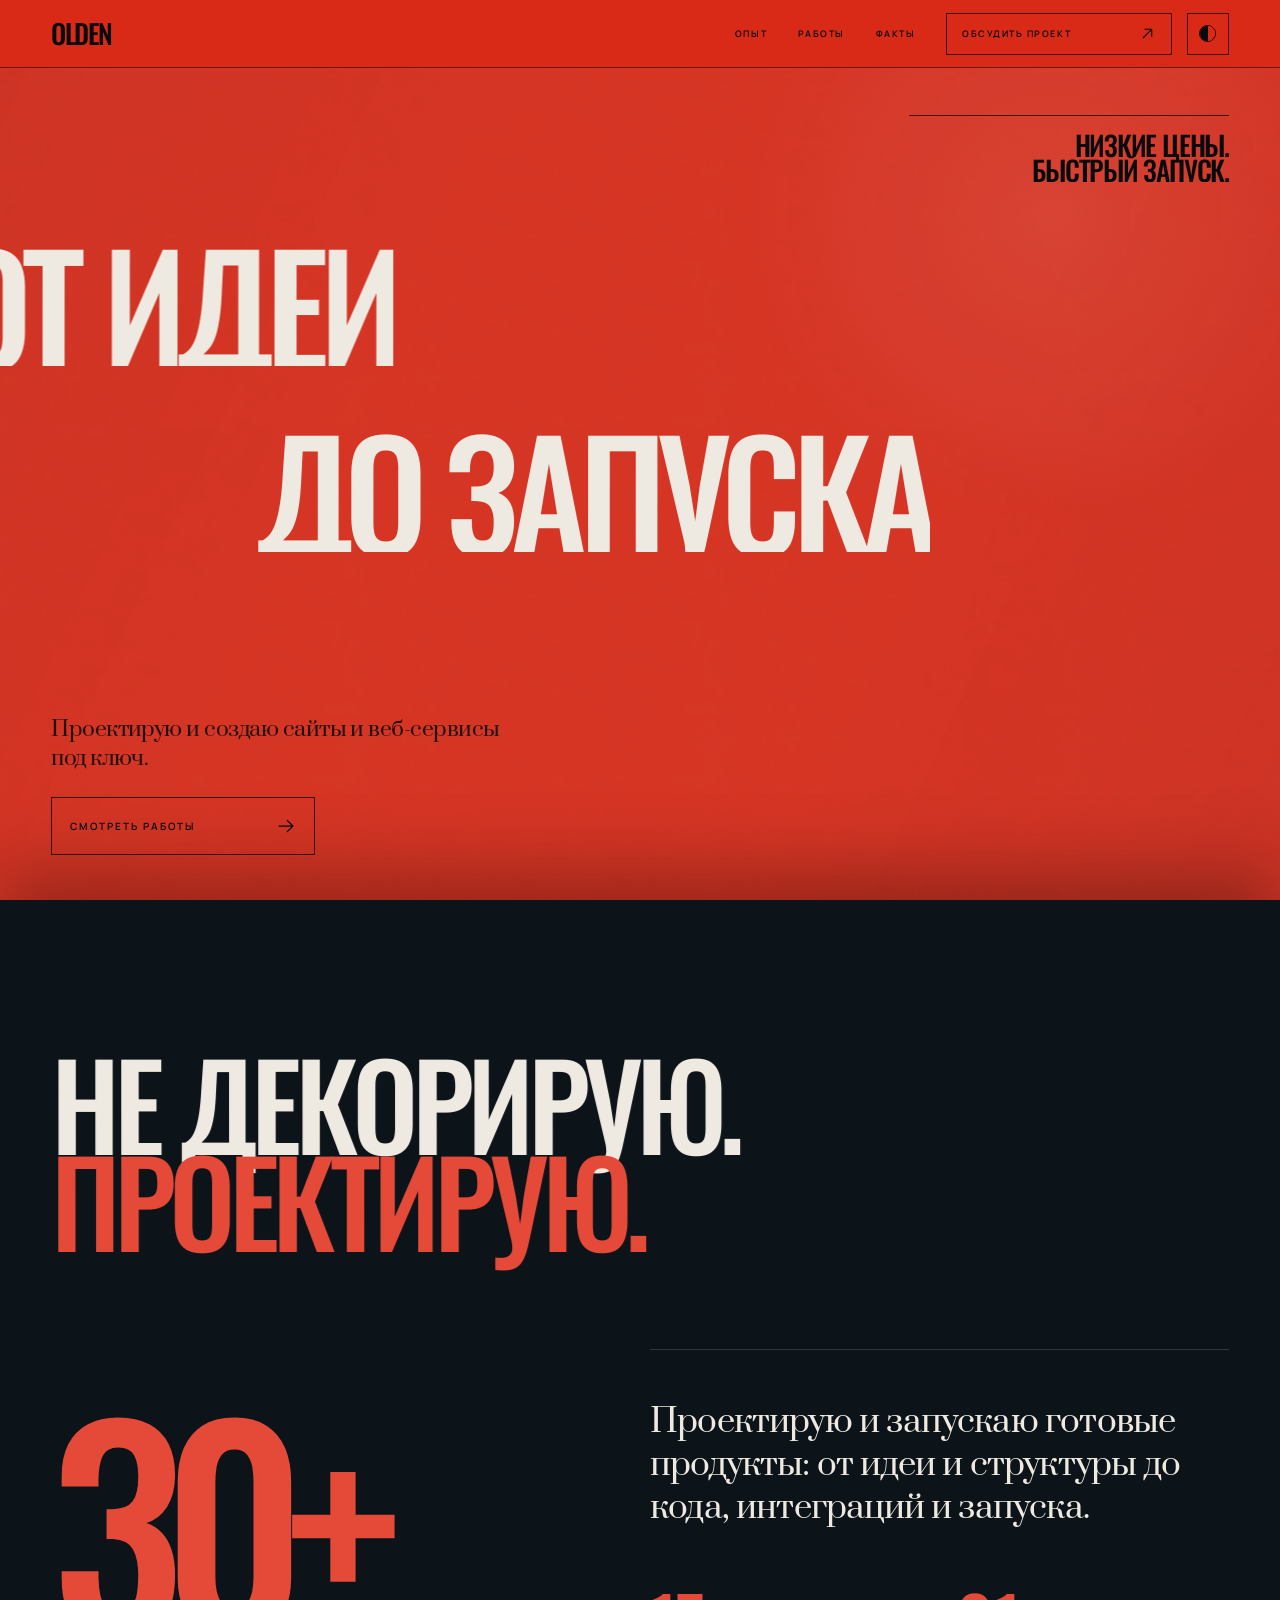
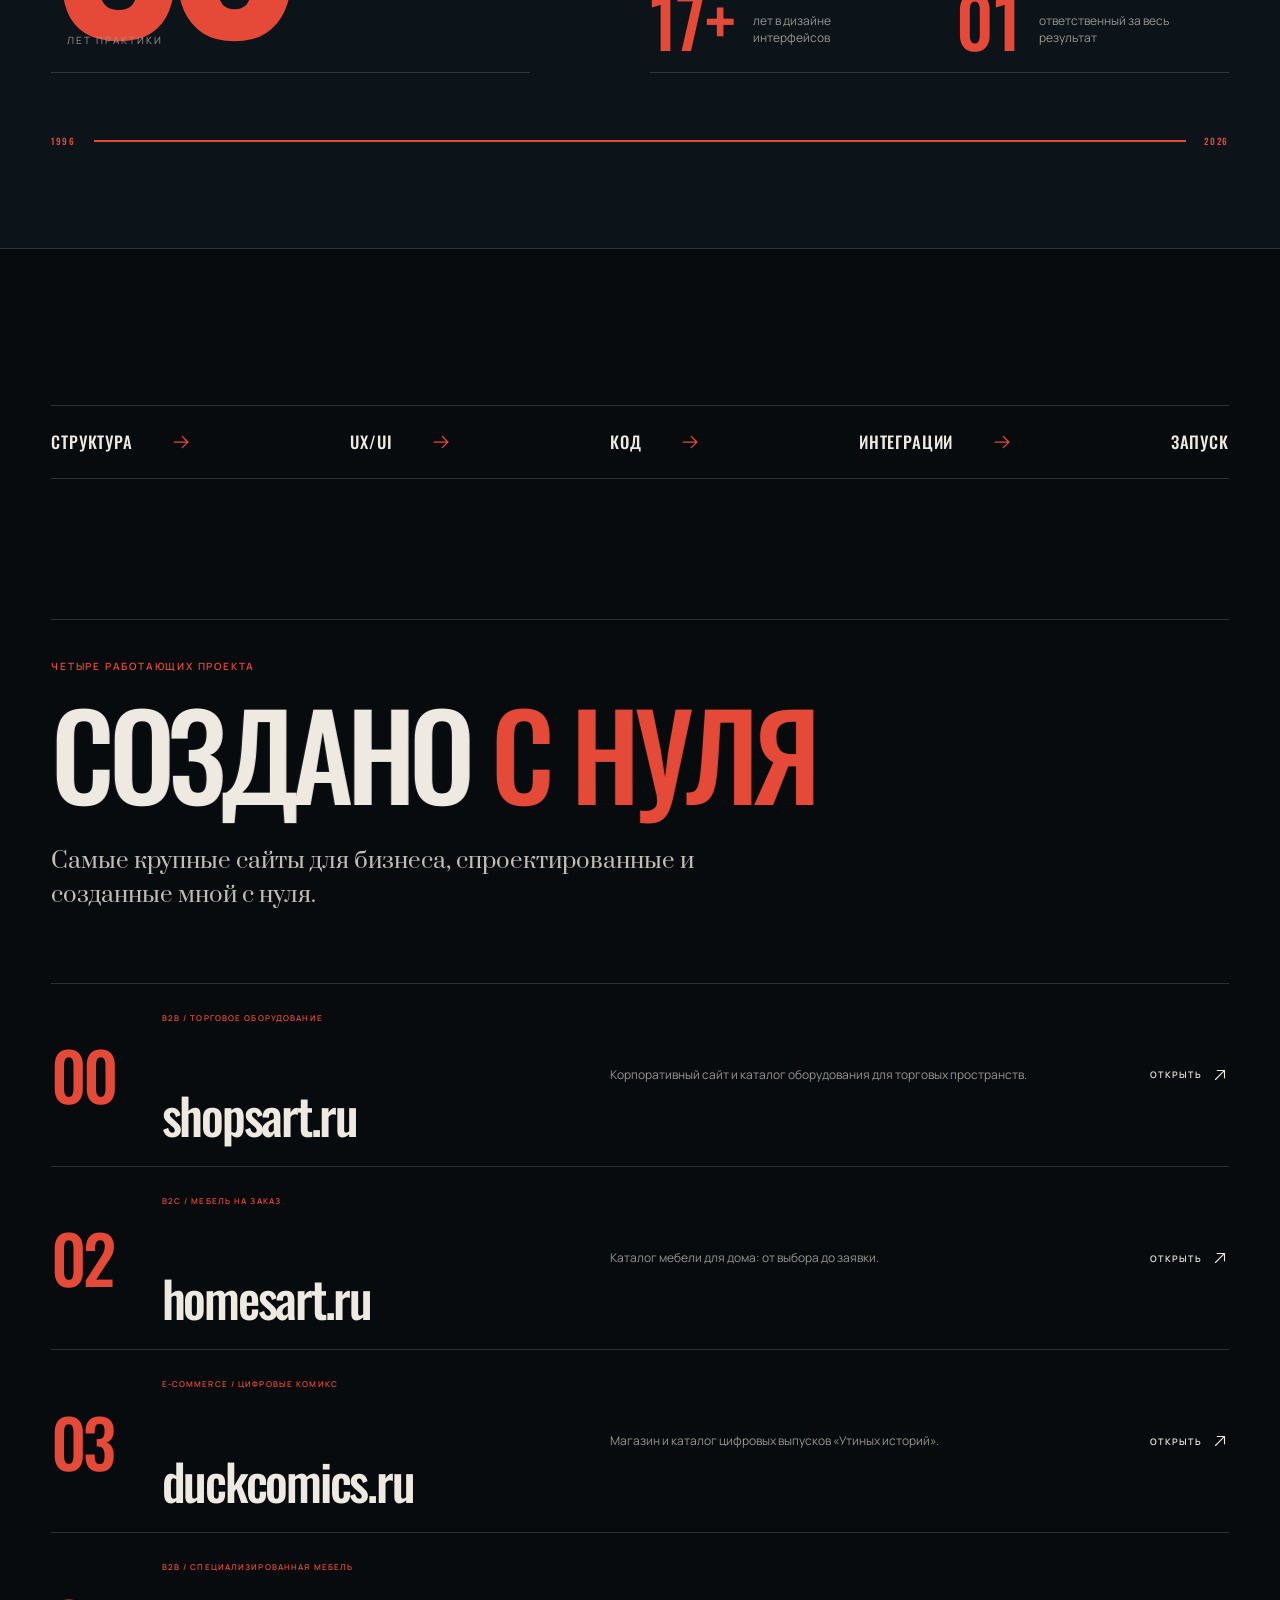
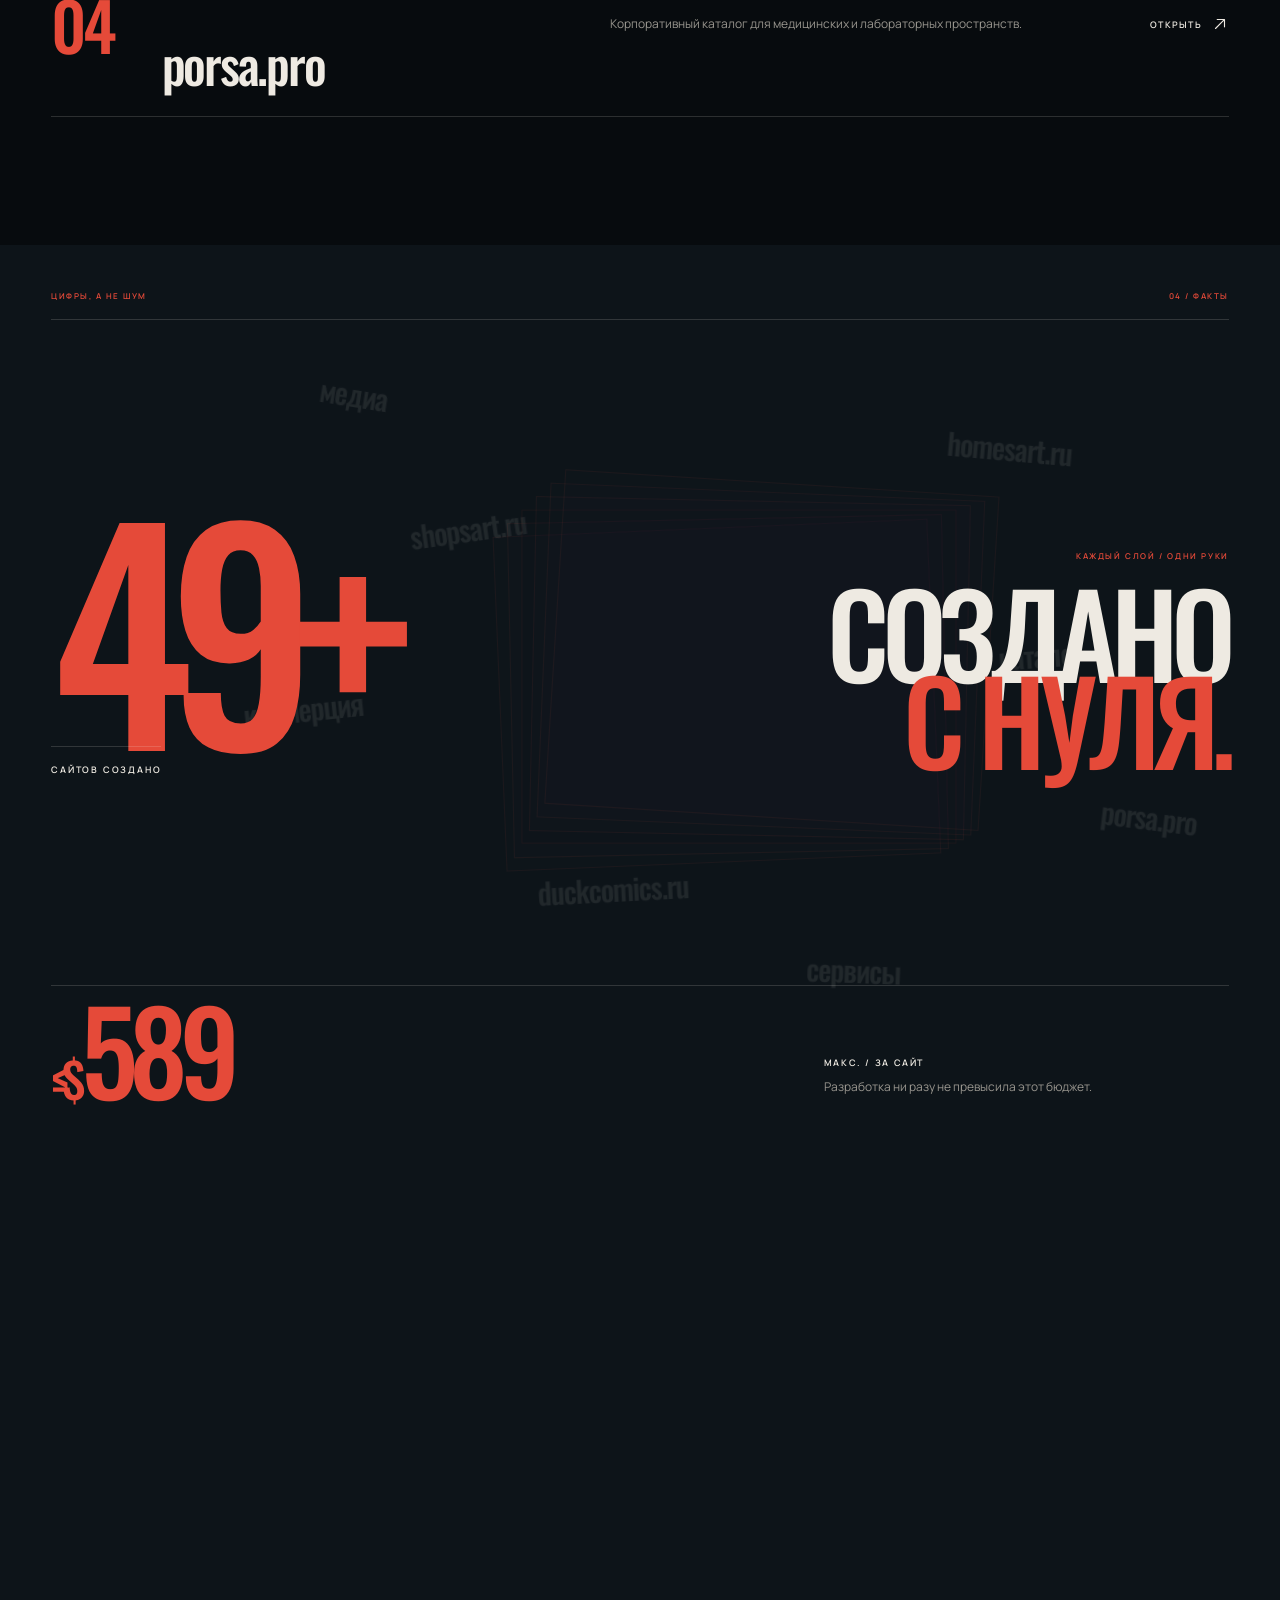
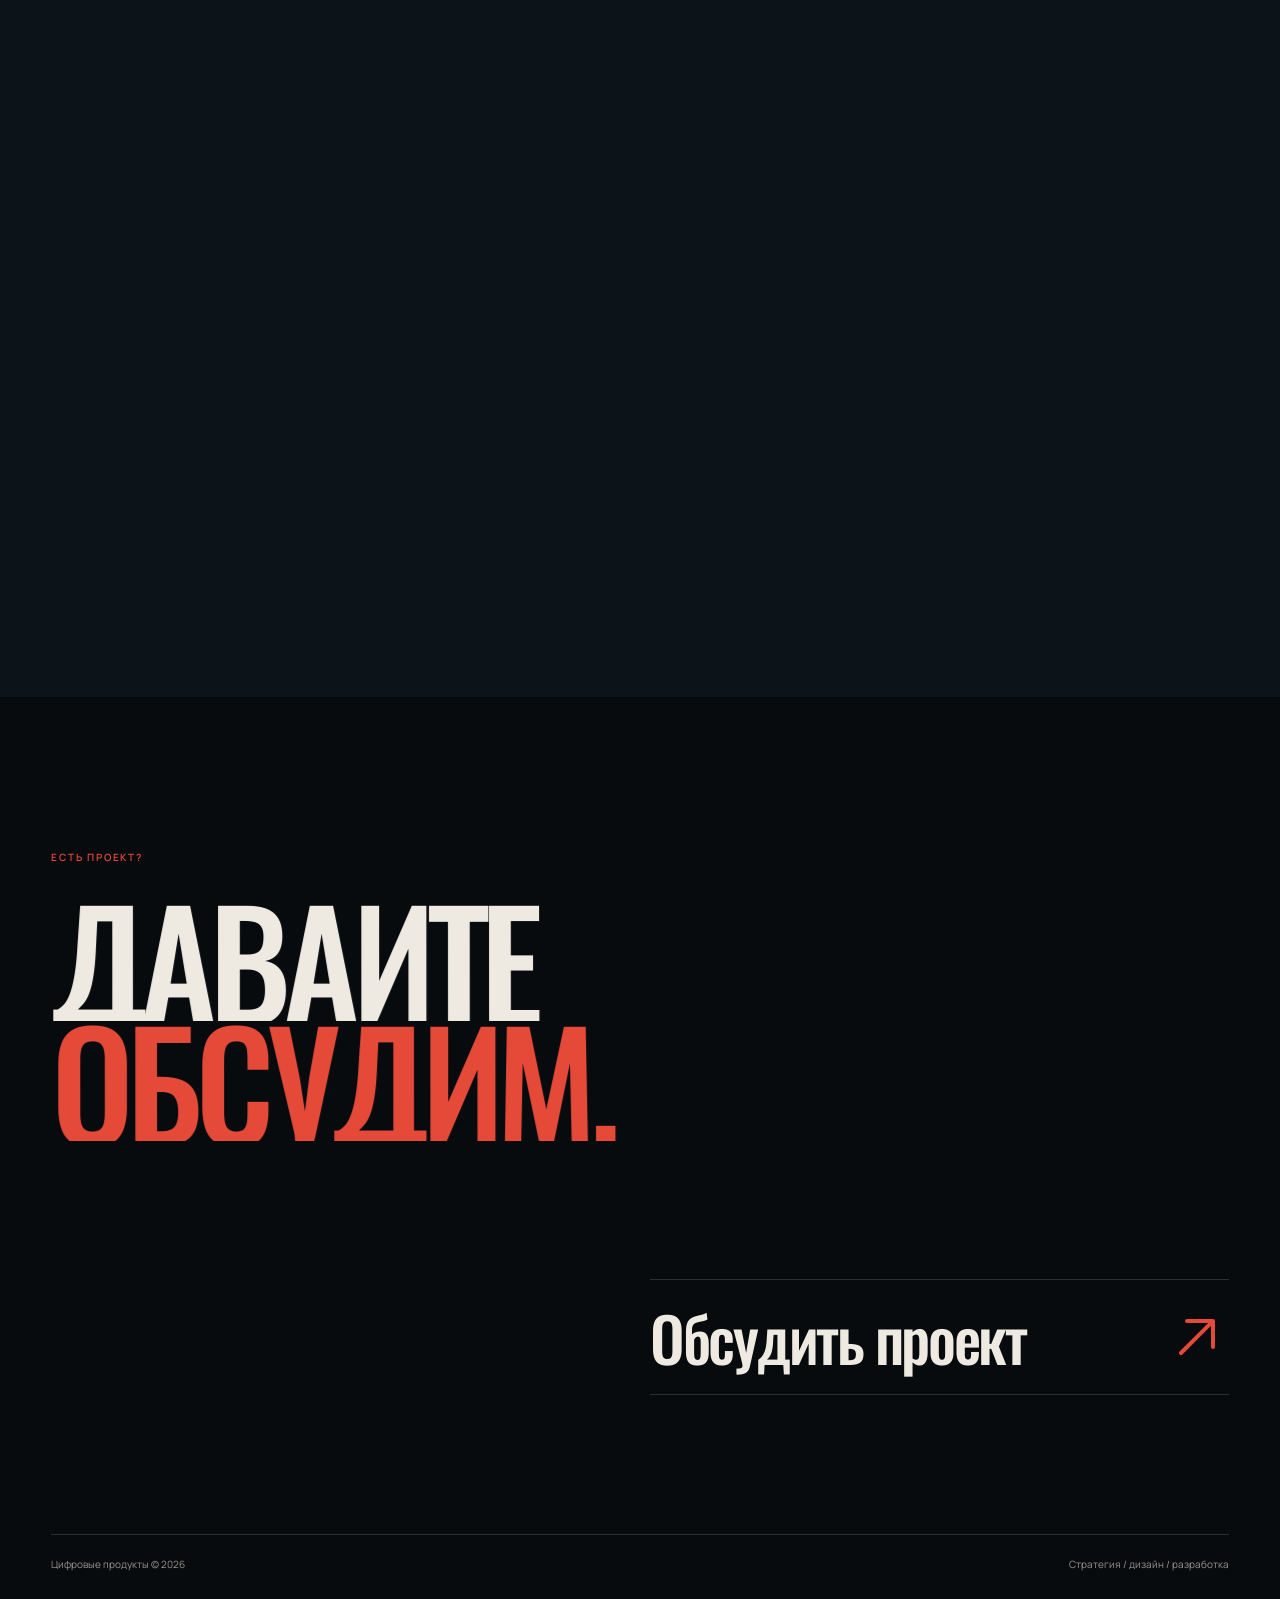
==== commit 93f45cbc: "Publish Russian-only site" ====
--- a/index.html
+++ b/index.html
@@ -1,5 +1,5 @@
 <!doctype html>
-<html lang="en">
+<html lang="ru">
   <head>
     <meta charset="UTF-8" />
     <meta name="viewport" content="width=device-width, initial-scale=1.0" />
@@ -15,19 +15,19 @@
     <link rel="preload" as="font" href="/fonts/oswald-500.ttf" type="font/ttf" crossorigin />
     <link rel="preload" as="font" href="/fonts/manrope-400.ttf" type="font/ttf" crossorigin />
     <link rel="preload" as="font" href="/fonts/prata-400.ttf" type="font/ttf" crossorigin />
-    <meta name="description" content="End-to-end strategy, design, and development for websites and digital products." />
+    <meta name="description" content="Стратегия, дизайн и разработка сайтов и цифровых продуктов под ключ." />
     <meta property="og:type" content="website" />
-    <meta property="og:title" content="From Idea to Launch | Websites and Web Services" />
-    <meta property="og:description" content="I design and build websites and web services end to end." />
-    <meta property="og:image" content="https://alexden09-boop.github.io/og.png" />
+    <meta property="og:title" content="От идеи до запуска | Сайты и веб-сервисы" />
+    <meta property="og:description" content="Проектирую и создаю сайты и веб-сервисы под ключ." />
+    <meta property="og:image" content="https://alexden09-boop.github.io/og-ru.png" />
     <meta property="og:image:width" content="1536" />
     <meta property="og:image:height" content="1024" />
     <meta name="twitter:card" content="summary_large_image" />
-    <meta name="twitter:title" content="From Idea to Launch | Websites and Web Services" />
-    <meta name="twitter:description" content="I design and build websites and web services end to end." />
-    <meta name="twitter:image" content="https://alexden09-boop.github.io/og.png" />
-    <title>From Idea to Launch | Websites and Web Services</title>
-    <script type="module" crossorigin src="/assets/index-DxjrSDHr.js"></script>
+    <meta name="twitter:title" content="От идеи до запуска | Сайты и веб-сервисы" />
+    <meta name="twitter:description" content="Проектирую и создаю сайты и веб-сервисы под ключ." />
+    <meta name="twitter:image" content="https://alexden09-boop.github.io/og-ru.png" />
+    <title>От идеи до запуска | Сайты и веб-сервисы</title>
+    <script type="module" crossorigin src="/assets/index-vFIgV_MD.js"></script>
     <link rel="stylesheet" crossorigin href="/assets/index-4d6E57Hg.css">
   </head>
   <body>
